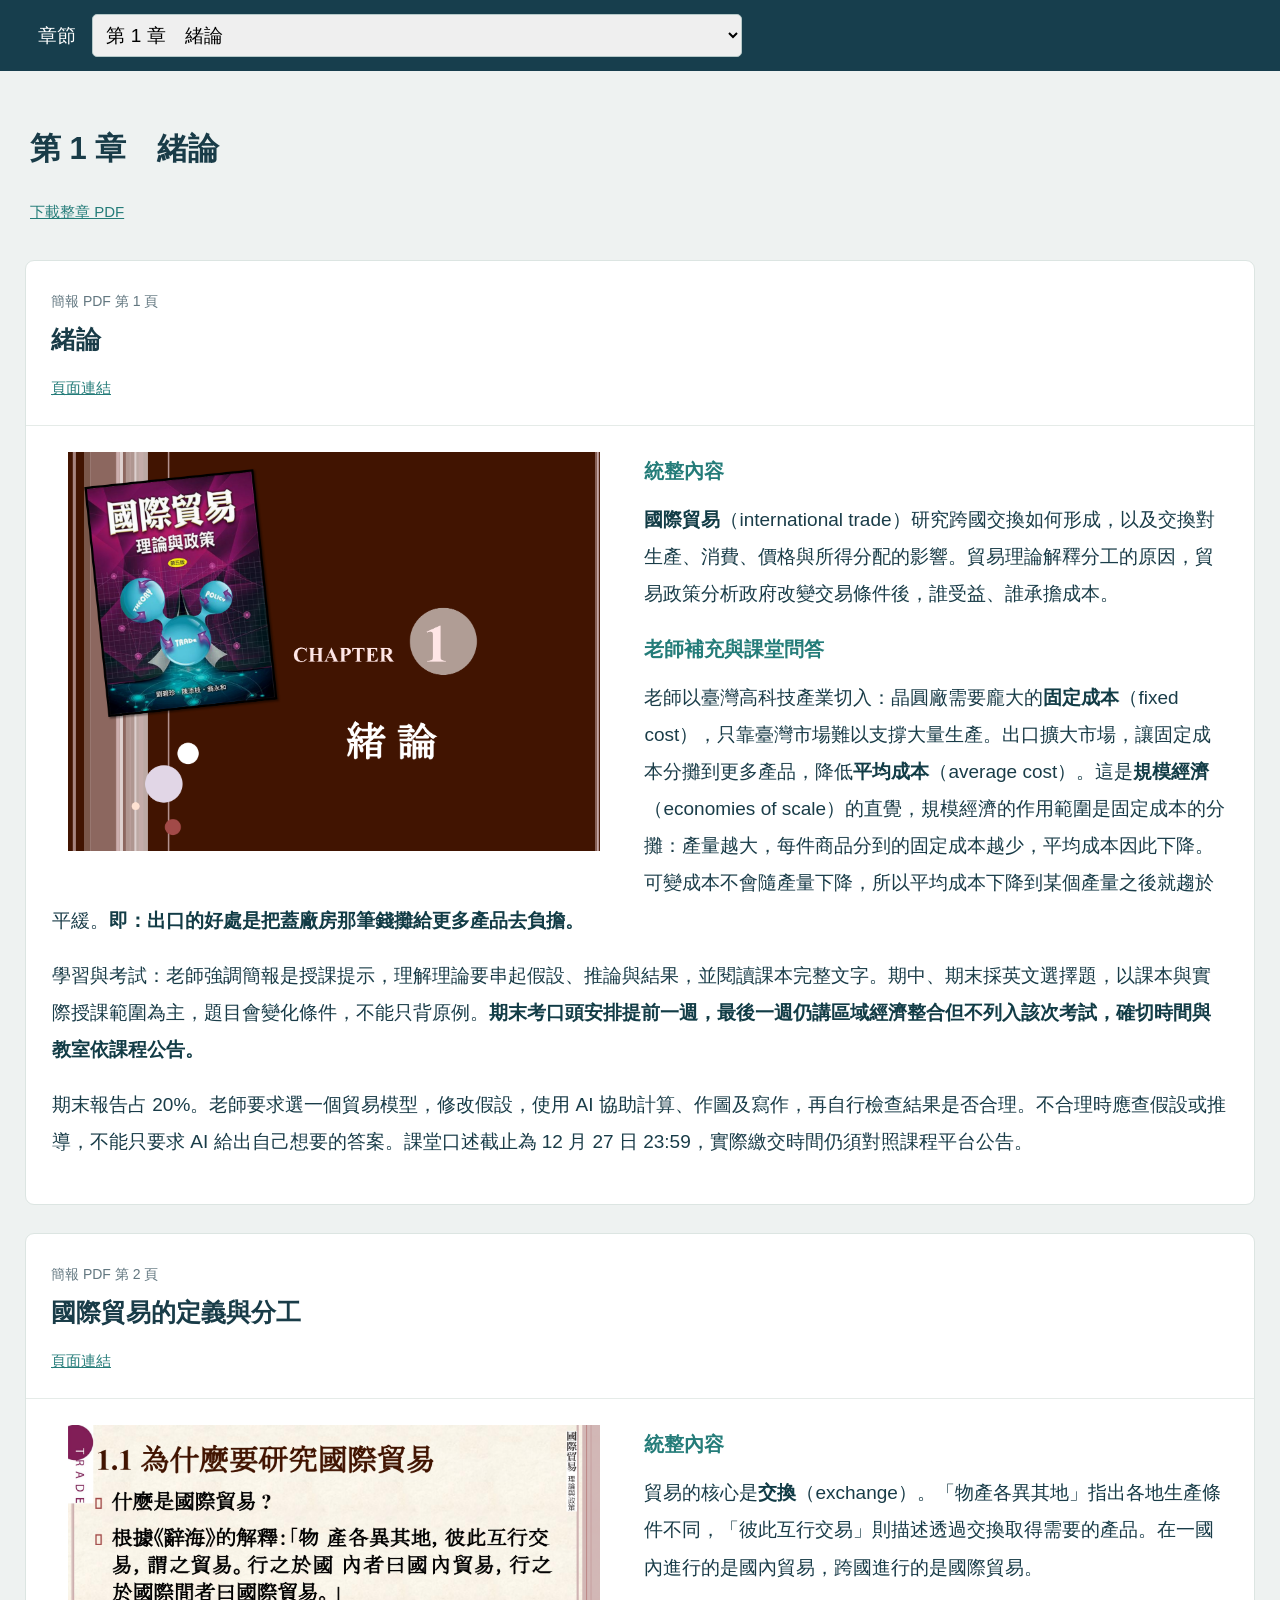
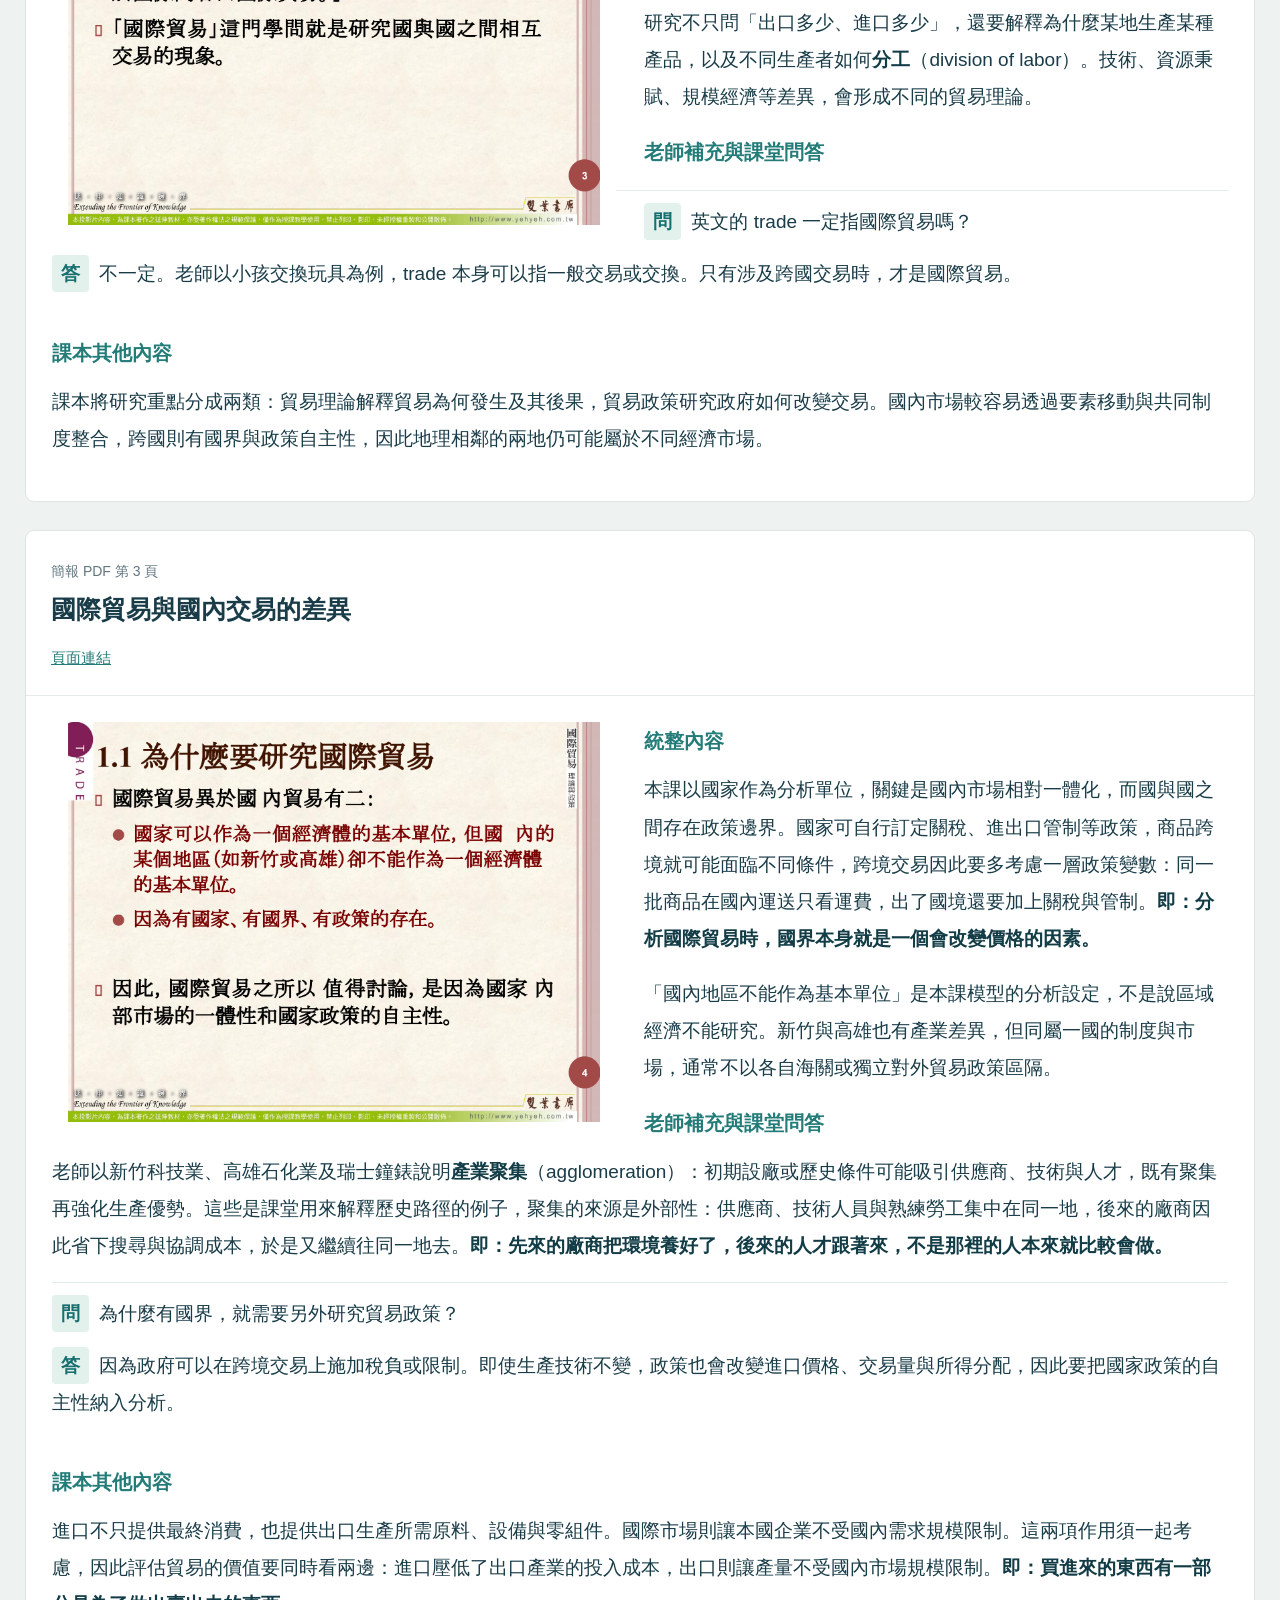
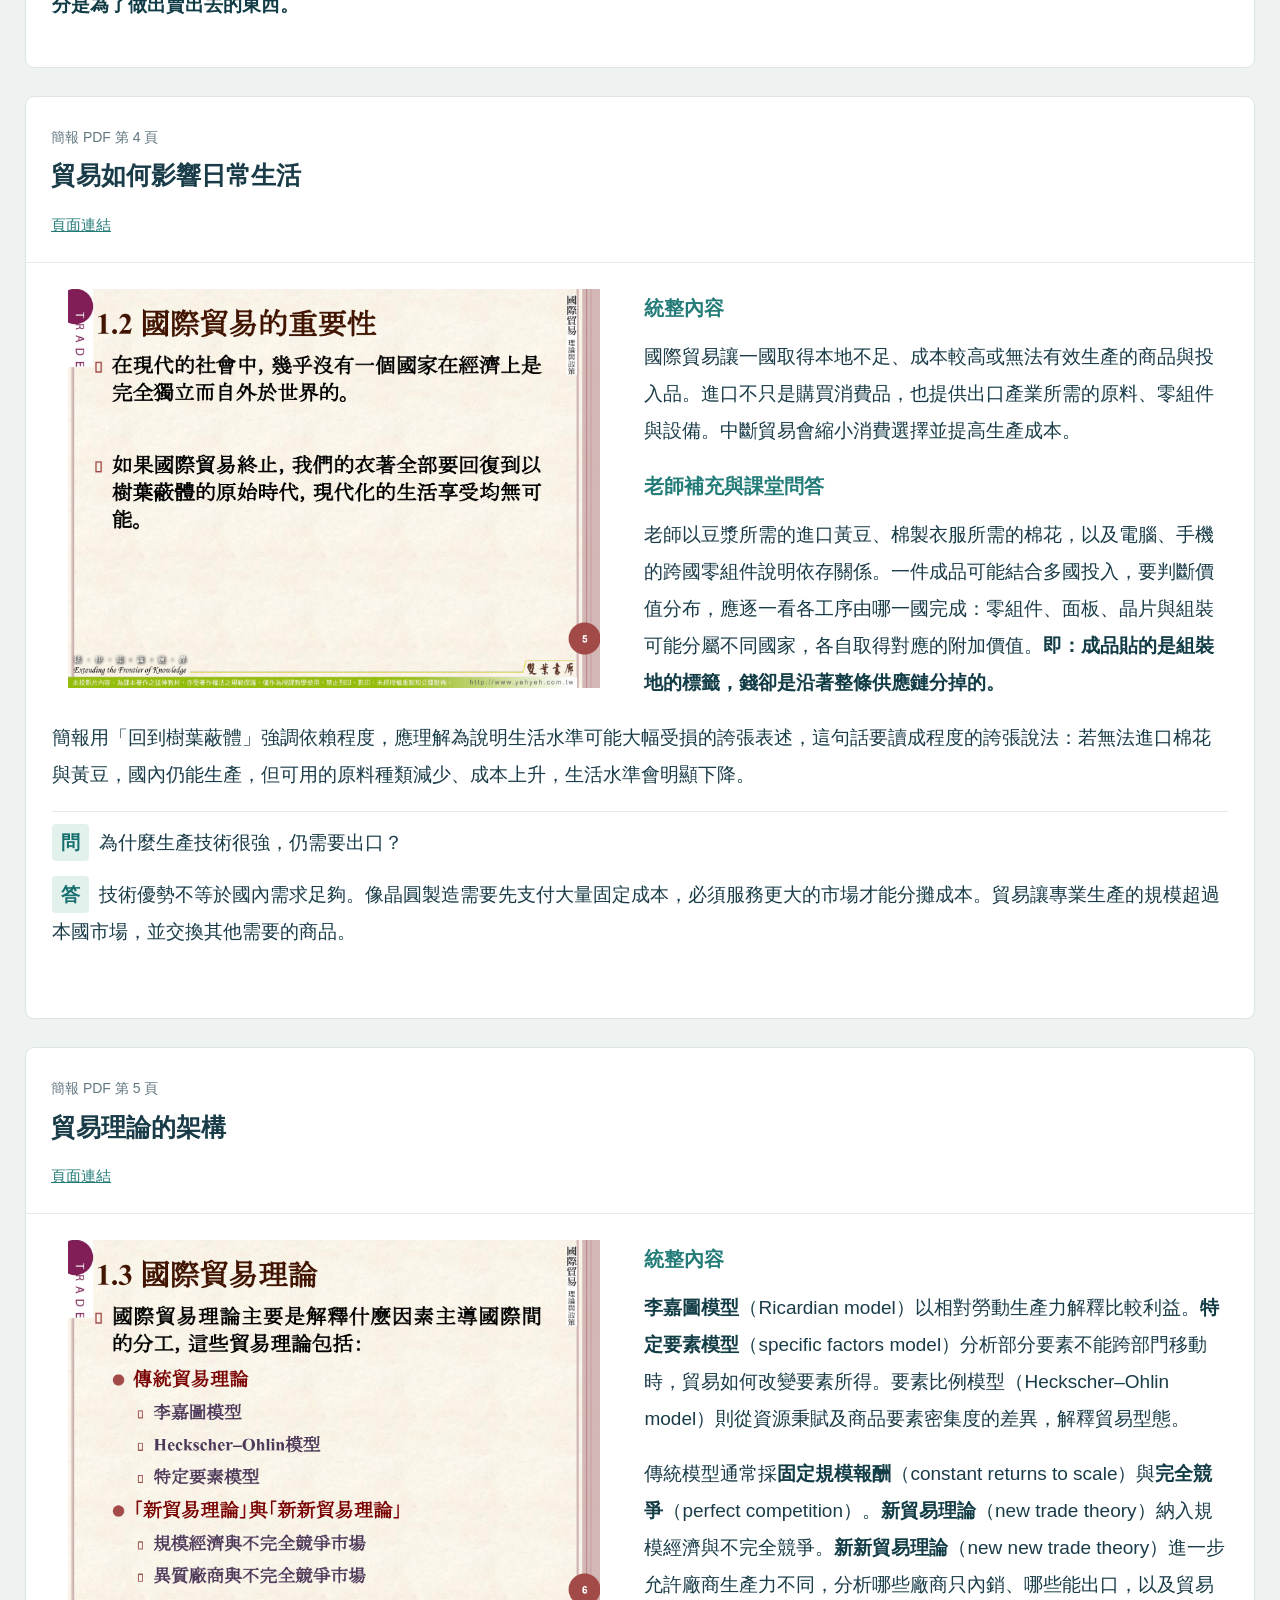
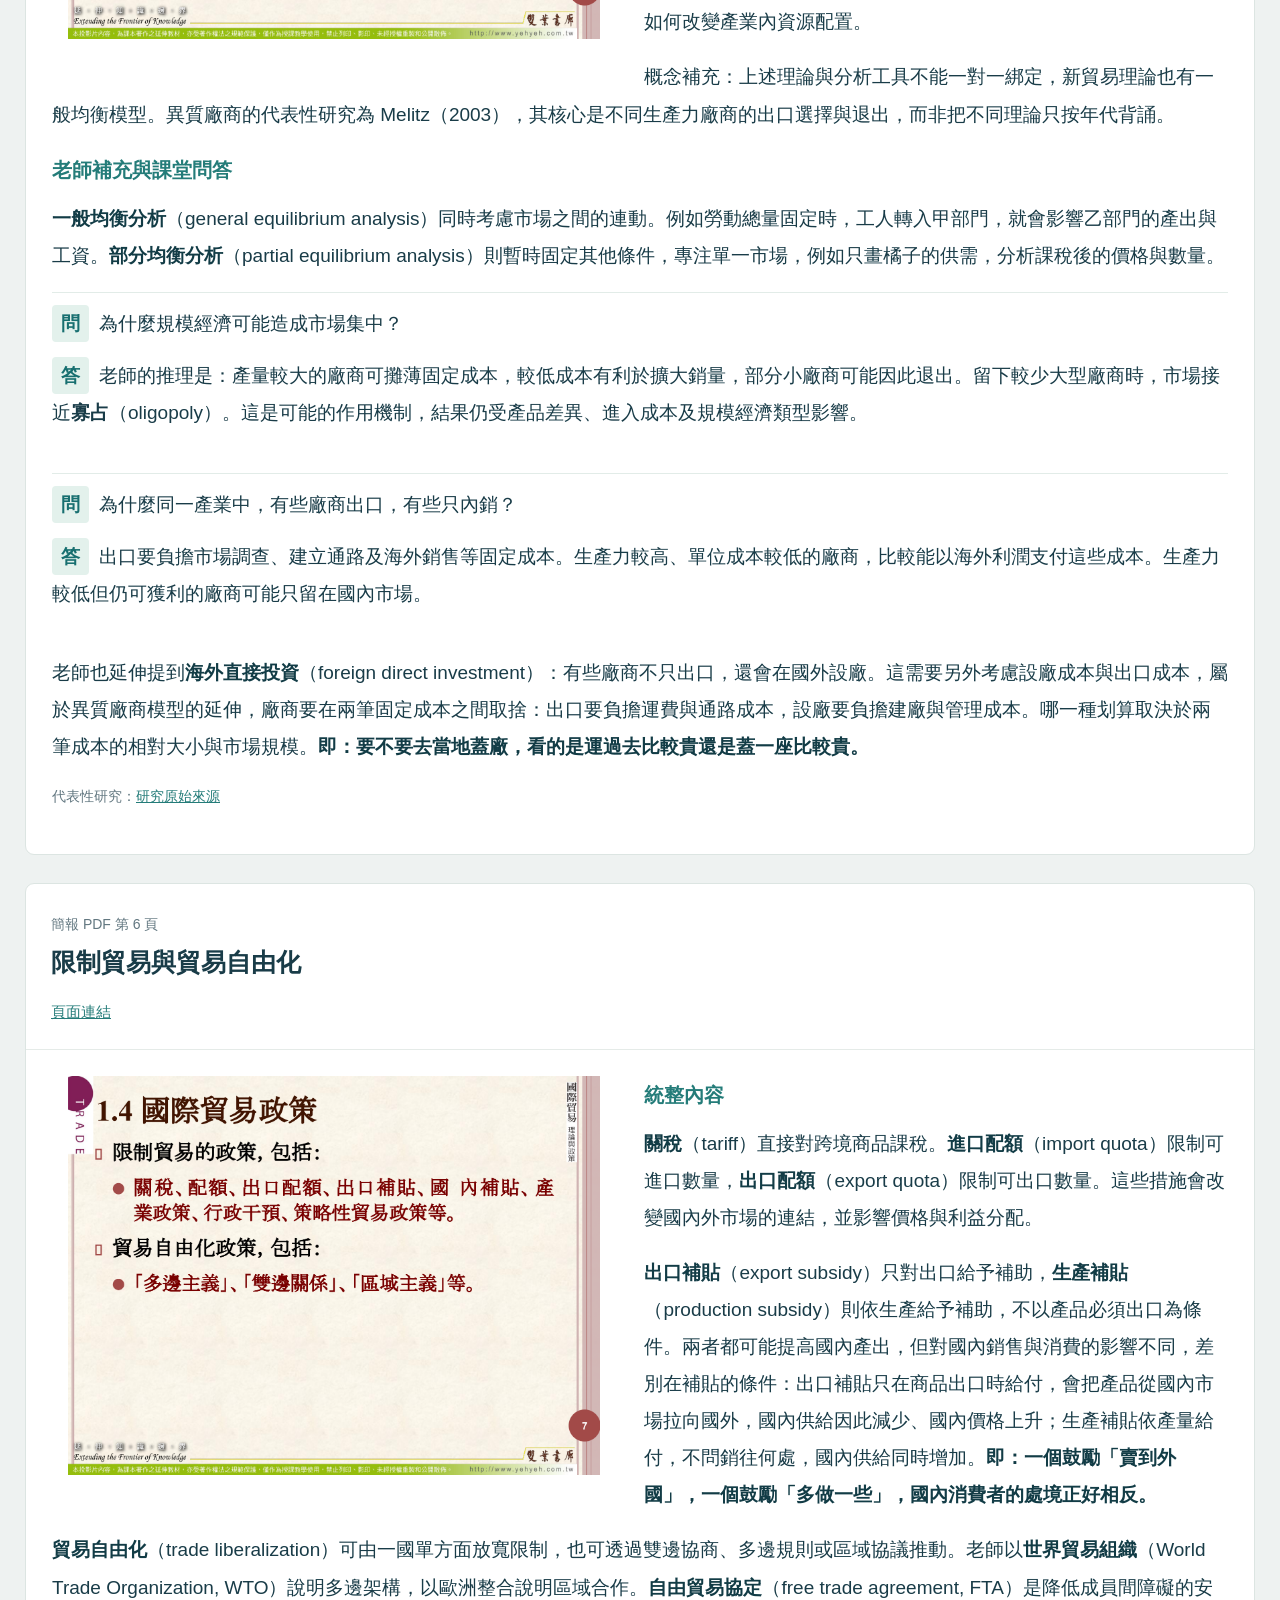
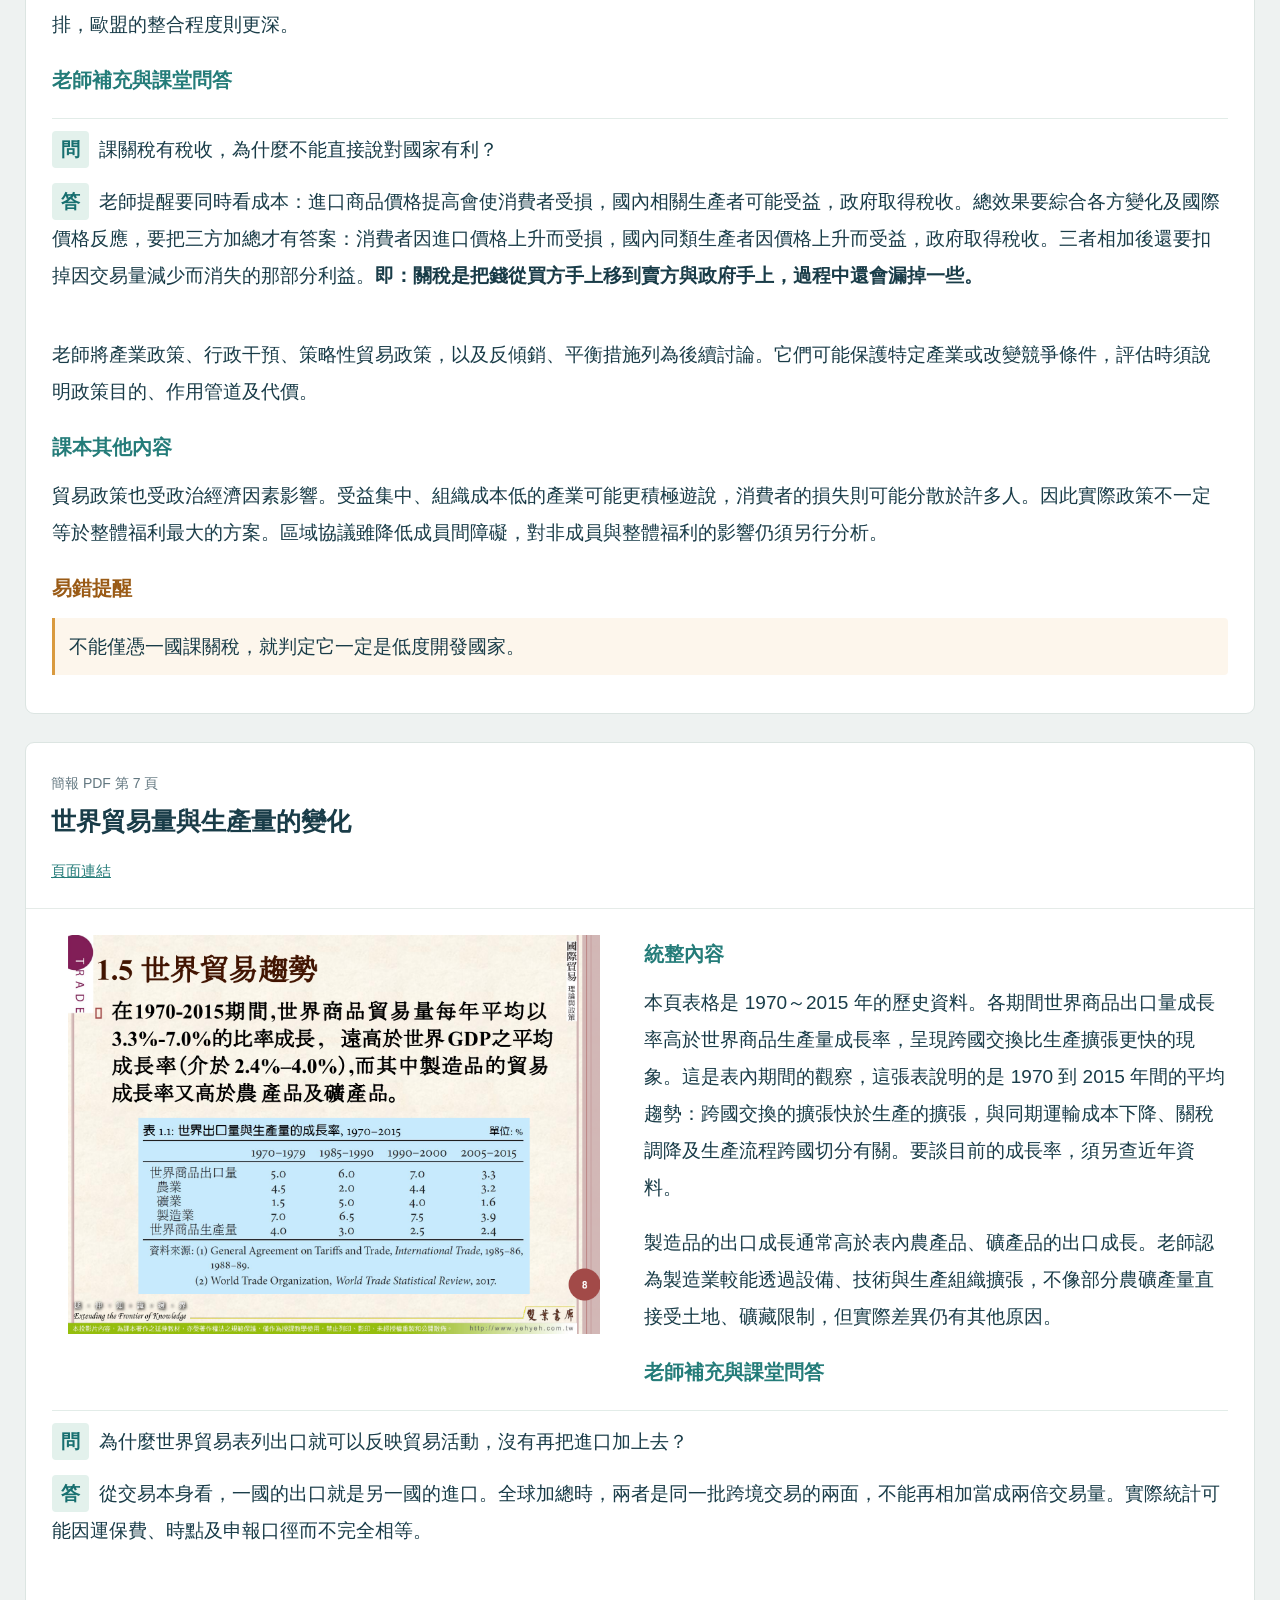
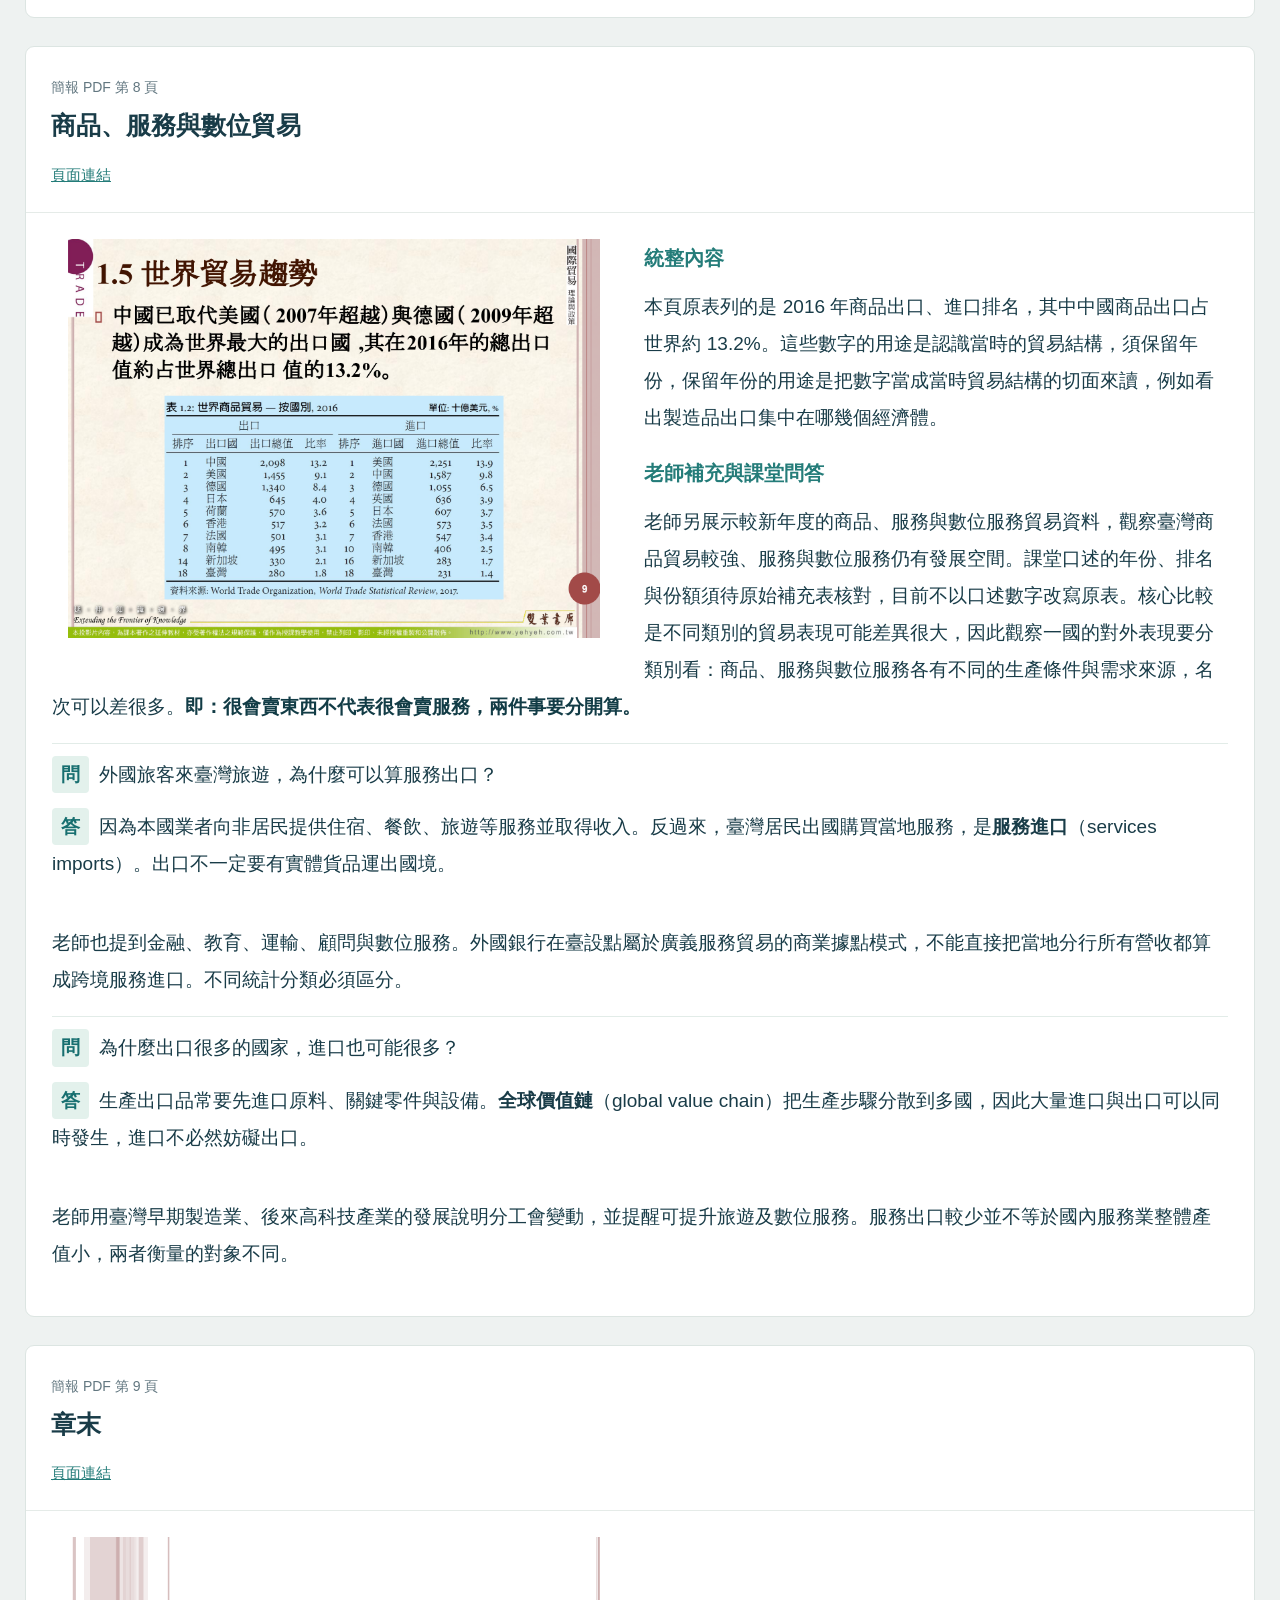
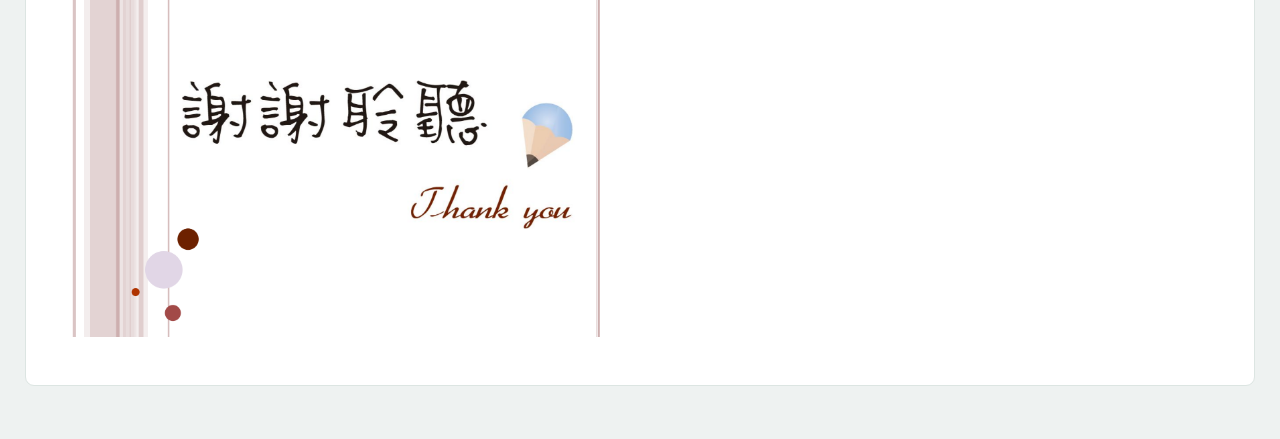
==== index.html @ 61878198 "新增期中考選擇題分頁，分式改為上下排列，重點句與術語加粗 - midterm.html：40 題英文原卷選擇題，中文題意／正解／解析預設隱藏，   按「公布答案」才一起顯示，可以先當模擬考自己作答一次" ====
<!doctype html><html lang="zh-Hant"><head><meta charset="utf-8"><meta name="viewport" content="width=device-width,initial-scale=1"><title>國際貿易｜課堂筆記</title><link rel="stylesheet" href="assets/katex/katex.min.css"><style>*{box-sizing:border-box}body{margin:0;background:#eef2f1;color:#193c48;font-family:"PingFang TC","Noto Sans TC",sans-serif;font-size:19px;line-height:1.95}nav{position:sticky;top:0;z-index:5;background:#173e4d;color:white;padding:14px 3%;display:flex;gap:16px;align-items:center;flex-wrap:wrap}select{font:inherit;width:650px;max-width:100%;padding:9px;border-radius:5px;border:1px solid #b5c8c8}main{max-width:1500px;margin:auto;padding:25px}.course[hidden]{display:none!important}.chapter-head{padding:10px 5px 30px}h1{font-size:31px;line-height:1.45}h2{font-size:25px;margin:3px 0 10px;line-height:1.5}h3{font-size:20px;color:#247c79;margin:18px 0 10px}article>h3:first-child{margin-top:0}p{margin:0 0 18px;overflow-wrap:anywhere}a{color:#247c79}.page{background:white;border:1px solid #dce5e2;border-radius:9px;margin-bottom:28px;scroll-margin-top:115px;overflow:hidden}.page>header{padding:20px 25px;border-bottom:1px solid #e5ebe8}.page>header>span,.source{font-size:14px;color:#627780}.download,.anchor{display:inline-block;margin-right:16px;font-size:15px}.flow{padding:26px;display:flow-root}.slide{float:left;width:48%;margin:0 28px 22px 0}figure{margin:0}img{display:block;width:100%;height:auto}.class-qa{margin:18px 0;padding:12px 0;border-top:1px solid #e2ece8}.class-qa p{margin:0 0 12px}.class-qa strong{display:inline-block;color:#176f70;background:#e3f1ec;padding:0 9px;border-radius:4px;margin-right:10px}.class-qa p strong:not(:first-child){display:inline;background:none;padding:0;margin:0;color:inherit}p strong{color:#123c46}.qa-answer{padding-top:3px}.diagram{clear:both;max-width:900px;margin:25px auto}.step{color:#28515e}h3.warn{color:#9a5b16}p.warn-item{background:#fdf6ec;border-left:3px solid #d99a3f;padding:10px 14px;margin:0 0 12px;border-radius:0 4px 4px 0}.math{overflow-x:auto;margin:18px 0 6px;padding:4px 0}.math .katex-display{margin:.5em 0}.katex{font-size:1.05em}.source{clear:both}@media(max-width:900px){main{padding:12px}.flow{padding:18px}.slide{float:none;width:100%;margin:0 0 24px}h1{font-size:25px}nav{position:static}select{width:100%}}@media print{nav,.download,.anchor{display:none}.course[hidden]{display:block!important}.page{break-after:page}}</style></head><body><nav><label for="chapter">章節</label><select id="chapter"><option value="1">第 1 章　緒論</option><option value="2">第 2 章　李嘉圖模型：古典貿易理論</option><option value="3">第 3 章　特定要素模型：貿易與所得重分配</option><option value="4">第 4 章　要素比例模型：資源秉賦與貿易</option><option value="5">第 5 章　經濟成長</option><option value="exercises">習題與參考解答</option><option value="midterm">期中考選擇題</option></select></nav><main class="course active" data-chapter="1" ><div class="chapter-head"><h1>第 1 章　緒論</h1><a class="download" href="pdf/chapter-01.pdf" download>下載整章 PDF</a></div><section class="page" id="ch1-p1"><header><span>簡報 PDF 第 1 頁</span><h2>緒論</h2><a class="anchor" href="#ch1-p1">頁面連結</a></header><div class="flow"><figure class="slide"><a href="assets/slides/ch1-01.png" target="_blank"><img src="assets/slides/ch1-01.png" loading="lazy" alt="第 1 章第 1 頁完整原始簡報"></a></figure><article><h3 class="sec">統整內容</h3><p class="prose"><strong>國際貿易</strong>（international trade）研究跨國交換如何形成，以及交換對生產、消費、價格與所得分配的影響。貿易理論解釋分工的原因，貿易政策分析政府改變交易條件後，誰受益、誰承擔成本。</p><h3 class="sec">老師補充與課堂問答</h3><p class="prose">老師以臺灣高科技產業切入：晶圓廠需要龐大的<strong>固定成本</strong>（fixed cost），只靠臺灣市場難以支撐大量生產。出口擴大市場，讓固定成本分攤到更多產品，降低<strong>平均成本</strong>（average cost）。這是<strong>規模經濟</strong>（economies of scale）的直覺，規模經濟的作用範圍是固定成本的分攤：產量越大，每件商品分到的固定成本越少，平均成本因此下降。可變成本不會隨產量下降，所以平均成本下降到某個產量之後就趨於平緩。<strong>即：出口的好處是把蓋廠房那筆錢攤給更多產品去負擔。</strong></p><p class="prose">學習與考試：老師強調簡報是授課提示，理解理論要串起假設、推論與結果，並閱讀課本完整文字。期中、期末採英文選擇題，以課本與實際授課範圍為主，題目會變化條件，不能只背原例。<strong>期末考口頭安排提前一週，最後一週仍講區域經濟整合但不列入該次考試，確切時間與教室依課程公告。</strong></p><p class="prose">期末報告占 20%。老師要求選一個貿易模型，修改假設，使用 AI 協助計算、作圖及寫作，再自行檢查結果是否合理。不合理時應查假設或推導，不能只要求 AI 給出自己想要的答案。課堂口述截止為 12 月 27 日 23:59，實際繳交時間仍須對照課程平台公告。</p></article></div></section><section class="page" id="ch1-p2"><header><span>簡報 PDF 第 2 頁</span><h2>國際貿易的定義與分工</h2><a class="anchor" href="#ch1-p2">頁面連結</a></header><div class="flow"><figure class="slide"><a href="assets/slides/ch1-02.png" target="_blank"><img src="assets/slides/ch1-02.png" loading="lazy" alt="第 1 章第 2 頁完整原始簡報"></a></figure><article><h3 class="sec">統整內容</h3><p class="prose">貿易的核心是<strong>交換</strong>（exchange）。「物產各異其地」指出各地生產條件不同，「彼此互行交易」則描述透過交換取得需要的產品。在一國內進行的是國內貿易，跨國進行的是國際貿易。</p><p class="prose">研究不只問「出口多少、進口多少」，還要解釋為什麼某地生產某種產品，以及不同生產者如何<strong>分工</strong>（division of labor）。技術、資源秉賦、規模經濟等差異，會形成不同的貿易理論。</p><h3 class="sec">老師補充與課堂問答</h3><div class="class-qa"><p class="qa-question"><strong>問</strong>英文的 trade 一定指國際貿易嗎？</p><p class="qa-answer"><strong>答</strong>不一定。老師以小孩交換玩具為例，trade 本身可以指一般交易或交換。只有涉及跨國交易時，才是國際貿易。</p></div><h3 class="sec">課本其他內容</h3><p class="prose">課本將研究重點分成兩類：貿易理論解釋貿易為何發生及其後果，貿易政策研究政府如何改變交易。國內市場較容易透過要素移動與共同制度整合，跨國則有國界與政策自主性，因此地理相鄰的兩地仍可能屬於不同經濟市場。</p></article></div></section><section class="page" id="ch1-p3"><header><span>簡報 PDF 第 3 頁</span><h2>國際貿易與國內交易的差異</h2><a class="anchor" href="#ch1-p3">頁面連結</a></header><div class="flow"><figure class="slide"><a href="assets/slides/ch1-03.png" target="_blank"><img src="assets/slides/ch1-03.png" loading="lazy" alt="第 1 章第 3 頁完整原始簡報"></a></figure><article><h3 class="sec">統整內容</h3><p class="prose">本課以國家作為分析單位，關鍵是國內市場相對一體化，而國與國之間存在政策邊界。國家可自行訂定關稅、進出口管制等政策，商品跨境就可能面臨不同條件，跨境交易因此要多考慮一層政策變數：同一批商品在國內運送只看運費，出了國境還要加上關稅與管制。<strong>即：分析國際貿易時，國界本身就是一個會改變價格的因素。</strong></p><p class="prose">「國內地區不能作為基本單位」是本課模型的分析設定，不是說區域經濟不能研究。新竹與高雄也有產業差異，但同屬一國的制度與市場，通常不以各自海關或獨立對外貿易政策區隔。</p><h3 class="sec">老師補充與課堂問答</h3><p class="prose">老師以新竹科技業、高雄石化業及瑞士鐘錶說明<strong>產業聚集</strong>（agglomeration）：初期設廠或歷史條件可能吸引供應商、技術與人才，既有聚集再強化生產優勢。這些是課堂用來解釋歷史路徑的例子，聚集的來源是外部性：供應商、技術人員與熟練勞工集中在同一地，後來的廠商因此省下搜尋與協調成本，於是又繼續往同一地去。<strong>即：先來的廠商把環境養好了，後來的人才跟著來，不是那裡的人本來就比較會做。</strong></p><div class="class-qa"><p class="qa-question"><strong>問</strong>為什麼有國界，就需要另外研究貿易政策？</p><p class="qa-answer"><strong>答</strong>因為政府可以在跨境交易上施加稅負或限制。即使生產技術不變，政策也會改變進口價格、交易量與所得分配，因此要把國家政策的自主性納入分析。</p></div><h3 class="sec">課本其他內容</h3><p class="prose">進口不只提供最終消費，也提供出口生產所需原料、設備與零組件。國際市場則讓本國企業不受國內需求規模限制。這兩項作用須一起考慮，因此評估貿易的價值要同時看兩邊：進口壓低了出口產業的投入成本，出口則讓產量不受國內市場規模限制。<strong>即：買進來的東西有一部分是為了做出賣出去的東西。</strong></p></article></div></section><section class="page" id="ch1-p4"><header><span>簡報 PDF 第 4 頁</span><h2>貿易如何影響日常生活</h2><a class="anchor" href="#ch1-p4">頁面連結</a></header><div class="flow"><figure class="slide"><a href="assets/slides/ch1-04.png" target="_blank"><img src="assets/slides/ch1-04.png" loading="lazy" alt="第 1 章第 4 頁完整原始簡報"></a></figure><article><h3 class="sec">統整內容</h3><p class="prose">國際貿易讓一國取得本地不足、成本較高或無法有效生產的商品與投入品。進口不只是購買消費品，也提供出口產業所需的原料、零組件與設備。中斷貿易會縮小消費選擇並提高生產成本。</p><h3 class="sec">老師補充與課堂問答</h3><p class="prose">老師以豆漿所需的進口黃豆、棉製衣服所需的棉花，以及電腦、手機的跨國零組件說明依存關係。一件成品可能結合多國投入，要判斷價值分布，應逐一看各工序由哪一國完成：零組件、面板、晶片與組裝可能分屬不同國家，各自取得對應的附加價值。<strong>即：成品貼的是組裝地的標籤，錢卻是沿著整條供應鏈分掉的。</strong></p><p class="prose">簡報用「回到樹葉蔽體」強調依賴程度，應理解為說明生活水準可能大幅受損的誇張表述，這句話要讀成程度的誇張說法：若無法進口棉花與黃豆，國內仍能生產，但可用的原料種類減少、成本上升，生活水準會明顯下降。</p><div class="class-qa"><p class="qa-question"><strong>問</strong>為什麼生產技術很強，仍需要出口？</p><p class="qa-answer"><strong>答</strong>技術優勢不等於國內需求足夠。像晶圓製造需要先支付大量固定成本，必須服務更大的市場才能分攤成本。貿易讓專業生產的規模超過本國市場，並交換其他需要的商品。</p></div></article></div></section><section class="page" id="ch1-p5"><header><span>簡報 PDF 第 5 頁</span><h2>貿易理論的架構</h2><a class="anchor" href="#ch1-p5">頁面連結</a></header><div class="flow"><figure class="slide"><a href="assets/slides/ch1-05.png" target="_blank"><img src="assets/slides/ch1-05.png" loading="lazy" alt="第 1 章第 5 頁完整原始簡報"></a></figure><article><h3 class="sec">統整內容</h3><p class="prose"><strong>李嘉圖模型</strong>（Ricardian model）以相對勞動生產力解釋比較利益。<strong>特定要素模型</strong>（specific factors model）分析部分要素不能跨部門移動時，貿易如何改變要素所得。要素比例模型（Heckscher–Ohlin model）則從資源秉賦及商品要素密集度的差異，解釋貿易型態。</p><p class="prose">傳統模型通常採<strong>固定規模報酬</strong>（constant returns to scale）與<strong>完全競爭</strong>（perfect competition）。<strong>新貿易理論</strong>（new trade theory）納入規模經濟與不完全競爭。<strong>新新貿易理論</strong>（new new trade theory）進一步允許廠商生產力不同，分析哪些廠商只內銷、哪些能出口，以及貿易如何改變產業內資源配置。</p><p class="prose">概念補充：上述理論與分析工具不能一對一綁定，新貿易理論也有一般均衡模型。異質廠商的代表性研究為 Melitz（2003），其核心是不同生產力廠商的出口選擇與退出，而非把不同理論只按年代背誦。</p><h3 class="sec">老師補充與課堂問答</h3><p class="prose"><strong>一般均衡分析</strong>（general equilibrium analysis）同時考慮市場之間的連動。例如勞動總量固定時，工人轉入甲部門，就會影響乙部門的產出與工資。<strong>部分均衡分析</strong>（partial equilibrium analysis）則暫時固定其他條件，專注單一市場，例如只畫橘子的供需，分析課稅後的價格與數量。</p><div class="class-qa"><p class="qa-question"><strong>問</strong>為什麼規模經濟可能造成市場集中？</p><p class="qa-answer"><strong>答</strong>老師的推理是：產量較大的廠商可攤薄固定成本，較低成本有利於擴大銷量，部分小廠商可能因此退出。留下較少大型廠商時，市場接近<strong>寡占</strong>（oligopoly）。這是可能的作用機制，結果仍受產品差異、進入成本及規模經濟類型影響。</p></div><div class="class-qa"><p class="qa-question"><strong>問</strong>為什麼同一產業中，有些廠商出口，有些只內銷？</p><p class="qa-answer"><strong>答</strong>出口要負擔市場調查、建立通路及海外銷售等固定成本。生產力較高、單位成本較低的廠商，比較能以海外利潤支付這些成本。生產力較低但仍可獲利的廠商可能只留在國內市場。</p></div><p class="prose">老師也延伸提到<strong>海外直接投資</strong>（foreign direct investment）：有些廠商不只出口，還會在國外設廠。這需要另外考慮設廠成本與出口成本，屬於異質廠商模型的延伸，廠商要在兩筆固定成本之間取捨：出口要負擔運費與通路成本，設廠要負擔建廠與管理成本。哪一種划算取決於兩筆成本的相對大小與市場規模。<strong>即：要不要去當地蓋廠，看的是運過去比較貴還是蓋一座比較貴。</strong></p><p class="source">代表性研究：<a href="https://melitz.scholars.harvard.edu/publications/impact-trade-intra-industry-reallocations-and-aggregate-industry-productivity" target="_blank" rel="noopener">研究原始來源</a></p></article></div></section><section class="page" id="ch1-p6"><header><span>簡報 PDF 第 6 頁</span><h2>限制貿易與貿易自由化</h2><a class="anchor" href="#ch1-p6">頁面連結</a></header><div class="flow"><figure class="slide"><a href="assets/slides/ch1-06.png" target="_blank"><img src="assets/slides/ch1-06.png" loading="lazy" alt="第 1 章第 6 頁完整原始簡報"></a></figure><article><h3 class="sec">統整內容</h3><p class="prose"><strong>關稅</strong>（tariff）直接對跨境商品課稅。<strong>進口配額</strong>（import quota）限制可進口數量，<strong>出口配額</strong>（export quota）限制可出口數量。這些措施會改變國內外市場的連結，並影響價格與利益分配。</p><p class="prose"><strong>出口補貼</strong>（export subsidy）只對出口給予補助，<strong>生產補貼</strong>（production subsidy）則依生產給予補助，不以產品必須出口為條件。兩者都可能提高國內產出，但對國內銷售與消費的影響不同，差別在補貼的條件：出口補貼只在商品出口時給付，會把產品從國內市場拉向國外，國內供給因此減少、國內價格上升；生產補貼依產量給付，不問銷往何處，國內供給同時增加。<strong>即：一個鼓勵「賣到外國」，一個鼓勵「多做一些」，國內消費者的處境正好相反。</strong></p><p class="prose"><strong>貿易自由化</strong>（trade liberalization）可由一國單方面放寬限制，也可透過雙邊協商、多邊規則或區域協議推動。老師以<strong>世界貿易組織</strong>（World Trade Organization, WTO）說明多邊架構，以歐洲整合說明區域合作。<strong>自由貿易協定</strong>（free trade agreement, FTA）是降低成員間障礙的安排，歐盟的整合程度則更深。</p><h3 class="sec">老師補充與課堂問答</h3><div class="class-qa"><p class="qa-question"><strong>問</strong>課關稅有稅收，為什麼不能直接說對國家有利？</p><p class="qa-answer"><strong>答</strong>老師提醒要同時看成本：進口商品價格提高會使消費者受損，國內相關生產者可能受益，政府取得稅收。總效果要綜合各方變化及國際價格反應，要把三方加總才有答案：消費者因進口價格上升而受損，國內同類生產者因價格上升而受益，政府取得稅收。三者相加後還要扣掉因交易量減少而消失的那部分利益。<strong>即：關稅是把錢從買方手上移到賣方與政府手上，過程中還會漏掉一些。</strong></p></div><p class="prose">老師將產業政策、行政干預、策略性貿易政策，以及反傾銷、平衡措施列為後續討論。它們可能保護特定產業或改變競爭條件，評估時須說明政策目的、作用管道及代價。</p><h3 class="sec">課本其他內容</h3><p class="prose">貿易政策也受政治經濟因素影響。受益集中、組織成本低的產業可能更積極遊說，消費者的損失則可能分散於許多人。因此實際政策不一定等於整體福利最大的方案。區域協議雖降低成員間障礙，對非成員與整體福利的影響仍須另行分析。</p><h3 class="warn">易錯提醒</h3><p class="warn-item">不能僅憑一國課關稅，就判定它一定是低度開發國家。</p></article></div></section><section class="page" id="ch1-p7"><header><span>簡報 PDF 第 7 頁</span><h2>世界貿易量與生產量的變化</h2><a class="anchor" href="#ch1-p7">頁面連結</a></header><div class="flow"><figure class="slide"><a href="assets/slides/ch1-07.png" target="_blank"><img src="assets/slides/ch1-07.png" loading="lazy" alt="第 1 章第 7 頁完整原始簡報"></a></figure><article><h3 class="sec">統整內容</h3><p class="prose">本頁表格是 1970～2015 年的歷史資料。各期間世界商品出口量成長率高於世界商品生產量成長率，呈現跨國交換比生產擴張更快的現象。這是表內期間的觀察，這張表說明的是 1970 到 2015 年間的平均趨勢：跨國交換的擴張快於生產的擴張，與同期運輸成本下降、關稅調降及生產流程跨國切分有關。要談目前的成長率，須另查近年資料。</p><p class="prose">製造品的出口成長通常高於表內農產品、礦產品的出口成長。老師認為製造業較能透過設備、技術與生產組織擴張，不像部分農礦產量直接受土地、礦藏限制，但實際差異仍有其他原因。</p><h3 class="sec">老師補充與課堂問答</h3><div class="class-qa"><p class="qa-question"><strong>問</strong>為什麼世界貿易表列出口就可以反映貿易活動，沒有再把進口加上去？</p><p class="qa-answer"><strong>答</strong>從交易本身看，一國的出口就是另一國的進口。全球加總時，兩者是同一批跨境交易的兩面，不能再相加當成兩倍交易量。實際統計可能因運保費、時點及申報口徑而不完全相等。</p></div></article></div></section><section class="page" id="ch1-p8"><header><span>簡報 PDF 第 8 頁</span><h2>商品、服務與數位貿易</h2><a class="anchor" href="#ch1-p8">頁面連結</a></header><div class="flow"><figure class="slide"><a href="assets/slides/ch1-08.png" target="_blank"><img src="assets/slides/ch1-08.png" loading="lazy" alt="第 1 章第 8 頁完整原始簡報"></a></figure><article><h3 class="sec">統整內容</h3><p class="prose">本頁原表列的是 2016 年商品出口、進口排名，其中中國商品出口占世界約 13.2%。這些數字的用途是認識當時的貿易結構，須保留年份，保留年份的用途是把數字當成當時貿易結構的切面來讀，例如看出製造品出口集中在哪幾個經濟體。</p><h3 class="sec">老師補充與課堂問答</h3><p class="prose">老師另展示較新年度的商品、服務與數位服務貿易資料，觀察臺灣商品貿易較強、服務與數位服務仍有發展空間。課堂口述的年份、排名與份額須待原始補充表核對，目前不以口述數字改寫原表。核心比較是不同類別的貿易表現可能差異很大，因此觀察一國的對外表現要分類別看：商品、服務與數位服務各有不同的生產條件與需求來源，名次可以差很多。<strong>即：很會賣東西不代表很會賣服務，兩件事要分開算。</strong></p><div class="class-qa"><p class="qa-question"><strong>問</strong>外國旅客來臺灣旅遊，為什麼可以算服務出口？</p><p class="qa-answer"><strong>答</strong>因為本國業者向非居民提供住宿、餐飲、旅遊等服務並取得收入。反過來，臺灣居民出國購買當地服務，是<strong>服務進口</strong>（services imports）。出口不一定要有實體貨品運出國境。</p></div><p class="prose">老師也提到金融、教育、運輸、顧問與數位服務。外國銀行在臺設點屬於廣義服務貿易的商業據點模式，不能直接把當地分行所有營收都算成跨境服務進口。不同統計分類必須區分。</p><div class="class-qa"><p class="qa-question"><strong>問</strong>為什麼出口很多的國家，進口也可能很多？</p><p class="qa-answer"><strong>答</strong>生產出口品常要先進口原料、關鍵零件與設備。<strong>全球價值鏈</strong>（global value chain）把生產步驟分散到多國，因此大量進口與出口可以同時發生，進口不必然妨礙出口。</p></div><p class="prose">老師用臺灣早期製造業、後來高科技產業的發展說明分工會變動，並提醒可提升旅遊及數位服務。服務出口較少並不等於國內服務業整體產值小，兩者衡量的對象不同。</p></article></div></section><section class="page" id="ch1-p9"><header><span>簡報 PDF 第 9 頁</span><h2>章末</h2><a class="anchor" href="#ch1-p9">頁面連結</a></header><div class="flow"><figure class="slide"><a href="assets/slides/ch1-09.png" target="_blank"><img src="assets/slides/ch1-09.png" loading="lazy" alt="第 1 章第 9 頁完整原始簡報"></a></figure><article></article></div></section></main><main class="course " data-chapter="2" hidden><div class="chapter-head"><h1>第 2 章　李嘉圖模型：古典貿易理論</h1><a class="download" href="pdf/chapter-02.pdf" download>下載整章 PDF</a></div><section class="page" id="ch2-p1"><header><span>簡報 PDF 第 1 頁</span><h2>李嘉圖模型的核心問題</h2><a class="anchor" href="#ch2-p1">頁面連結</a></header><div class="flow"><figure class="slide"><a href="assets/slides/ch2-01.png" target="_blank"><img src="assets/slides/ch2-01.png" loading="lazy" alt="第 2 章第 1 頁完整原始簡報"></a></figure><article><h3 class="sec">統整內容</h3><p class="prose"><strong>李嘉圖模型</strong>（Ricardian model）問的是：生產技術不同的國家，為何即使一國所有產品的生產力都比較低，仍可透過分工與貿易互利？關鍵在<strong>比較利益</strong>（comparative advantage），即相對較低的機會成本，而非每項產品都必須比別國更有效率。</p><p class="prose">本章依序從重商主義、絕對利益進入比較利益，再用生產可能線、消費選擇與工資調整，解釋貿易型態及利得。模型簡稱「2×2×1」：兩國、兩種商品、一種生產要素。</p><h3 class="sec">老師補充與課堂問答</h3><p class="prose">老師提醒各模型切入角度不同：李嘉圖重視勞動生產力，要素比例模型重視資源秉賦，新貿易理論則納入規模經濟。</p><p class="prose">老師先把這學期要講的模型數清楚：李嘉圖模型、要素比例（H–O）模型、特定要素模型，加上新貿易理論裡的兩個模型，一共五個。他提醒這五個模型是國家考試考貿易理論時的主要範圍，幾乎不會跑出去。</p><p class="prose">老師以中國大陸說明新貿易理論的切入點。規模經濟的來源是固定成本：生產前要先投入一筆與產量無關的成本，產量越大，每件分攤到的固定成本越少，平均成本就越低。國內市場夠大的國家可以先把產量做上去，於是在這類商品上取得成本優勢並出口。他舉電動車與鋼鐵為例，兩者都需要大量固定設備投入。</p><p class="prose">老師用中鋼延伸說明這個機制的另一面。中鋼源自蔣經國時期十大建設中的大煉鋼廠，造船廠則成為今日的中船。鋼鐵有規模經濟，所以當中國大陸的鋼鐵以極大產量銷往世界各地、壓低國際鋼價時，中鋼的獲利受到擠壓。他並以股價反映公司前景的觀念作對照，說明股價買的是未來而不只是當期報酬率。課堂口述的股價與獲利數字是當時的例子，不作為現況資料。</p><h3 class="warn">易錯提醒</h3><p class="warn-item">不能拿一個模型去解釋它已假設排除的所有現象。</p></article></div></section><section class="page" id="ch2-p2"><header><span>簡報 PDF 第 2 頁</span><h2>貿易理論要回答的六個問題</h2><a class="anchor" href="#ch2-p2">頁面連結</a></header><div class="flow"><figure class="slide"><a href="assets/slides/ch2-02.png" target="_blank"><img src="assets/slides/ch2-02.png" loading="lazy" alt="第 2 章第 2 頁完整原始簡報"></a></figure><article><h3 class="sec">統整內容</h3><p class="prose">六個問題依序是：為什麼發生貿易、出口與進口什麼、如何改變生產消費及價格、是否取得貿易利得、誰的所得增加或減少，以及貿易與經濟成長如何互相影響。</p><h3 class="sec">老師補充與課堂問答</h3><p class="prose">「貿易型態」（pattern of trade）指一國出口與進口哪些商品。「貿易利得」（gains from trade）是福利變化，不是單看出口廠商的利潤，也不是只看貿易順差。各模型對六個問題的解釋能力不同，例如單一同質勞動模型難以分析不同要素間的所得重分配。</p><p class="prose">老師強調這六個問題是用來檢查模型的清單：每一個貿易理論都要回答同一組問題，差別只在它給的答案。第一個問題「貿易為什麼發生」的答案，李嘉圖模型說是勞動生產力差異，H–O 模型說是資源秉賦差異，特定要素模型說是特定要素存量，新貿易理論說是規模經濟。</p></article></div></section><section class="page" id="ch2-p3"><header><span>簡報 PDF 第 3 頁</span><h2>重商主義與古典學派的挑戰</h2><a class="anchor" href="#ch2-p3">頁面連結</a></header><div class="flow"><figure class="slide"><a href="assets/slides/ch2-03.png" target="_blank"><img src="assets/slides/ch2-03.png" loading="lazy" alt="第 2 章第 3 頁完整原始簡報"></a></figure><article><h3 class="sec">統整內容</h3><p class="prose"><strong>重商主義</strong>（mercantilism）把貴金屬累積視為國家富裕的表徵，認為世界財富有限。若一國透過出口大於進口取得黃金，另一國便流失黃金，因此把貿易看成<strong>零和遊戲</strong>（zero-sum game），傾向鼓勵出口、限制進口。</p><p class="prose">休姆的物價與金流機制（price–specie-flow mechanism）指出：金屬貨幣制度下，順差帶來黃金流入，貨幣增加推升國內物價，出口相對變貴，進口相對有吸引力，原有順差便有縮小的力量。逆差國的調整方向相反，因此不能只看到黃金流入，就認為順差能永久累積。</p><p class="prose">亞當斯密將注意力轉向生產與可享用的產品。分工若提高既定資源能生產的總量，兩國就有可分享的新增利益。老師以<strong>國內生產毛額</strong>（gross domestic product, GDP）說明生產能力，但 GDP 是一段期間的產出流量，兩者的差別在時間：GDP 是一段期間內新生產出來的流量，財富是累積到今天的存量。亞當斯密的轉向正是把注意力從存量（累積多少黃金）移到流量（每年能生產多少可享用的產品）。<strong>即：重商主義在數金庫，古典學派在數產線。</strong></p><h3 class="sec">老師補充與課堂問答</h3><p class="prose">老師用「央行把黃金換成本國貨幣」幫助理解貨幣供給的增加。這是講解金流與物價連動的類比，並非主張現代浮動匯率制度下，每次順差都會自動造成固定幅度的通膨或必然反轉為逆差。</p><p class="prose">老師先把重商主義的年代與持續時間交代清楚：大約起自 1500 年前後，這套看法流傳了約 250 年，期間幾乎沒有人懷疑，他以「一加一等於二流傳兩百五十年你就不會懷疑」形容當時的共識程度。</p><p class="prose">老師說明零和的推論怎麼來。世界的黃金白銀總量視為固定，兩國交易時彼此不收對方的貨幣，差額只能用黃金結算，所以順差國的黃金增加必然來自逆差國的減少，貿易因此被看成零和。對應的政策就是鼓勵出口、抑制進口：以關稅限制進口，以出口補貼促進出口。</p><p class="prose">老師把休姆的推論逐步講完，重點在重商主義漏掉的後半段。順差帶來黃金流入後，黃金本身不能直接買饅頭，民間必須把黃金換成本國貨幣，央行印鈔票買下黃金，貨幣供給因此增加；其他條件不變下工資與物價上漲，出口品變貴、競爭力下降，順差轉為逆差，黃金外流，貨幣供給減少，物價回跌，競爭力又恢復。所以順差與逆差會循環，不會永久累積。<strong>即：重商主義只看到黃金流進來那一步就停了，休姆把後面幾步接著算完。</strong></p><div class="class-qa"><p class="qa-question"><strong>問</strong>亞當斯密說的「財富」和重商主義說的有什麼不同？</p><p class="qa-answer"><strong>答</strong>重商主義把財富看成一國擁有的貴金屬存量，亞當斯密把財富看成一國的生產能量，用現在的術語就是 GDP。生產能量提高，人民能享用的產品變多，生活水準才會上升。而提高生產能量的途徑之一就是各國依比較利益專業分工再交換，所以貿易是雙贏而不是零和。<strong>即：財富不是金庫裡有多少，是一年能做出多少東西。</strong></p></div></article></div></section><section class="page" id="ch2-p4"><header><span>簡報 PDF 第 4 頁</span><h2>絕對利益：比較每單位所需勞動</h2><a class="anchor" href="#ch2-p4">頁面連結</a></header><div class="flow"><figure class="slide"><a href="assets/slides/ch2-04.png" target="_blank"><img src="assets/slides/ch2-04.png" loading="lazy" alt="第 2 章第 4 頁完整原始簡報"></a></figure><article><h3 class="sec">統整內容</h3><p class="prose">絕對<strong>利益</strong>（absolute advantage）比較生產同一商品所需的投入。投入較少，代表每單位投入的產量較高。本例衣服在臺灣需 10 人、美國需 20 人，臺灣有絕對利益。機器在臺灣需 200 人、美國需 100 人，美國有絕對利益。</p><h3 class="sec">老師補充與課堂問答</h3><p class="prose">老師當場更正：同一國內、兩部門之間的勞工視為同質，可以轉換部門。兩國的生產效率可以不同，並不是假設兩國生產同一商品所需勞動完全相同。</p><div class="class-qa"><p class="qa-question"><strong>問</strong>表中的人數越大，代表生產力越高嗎？</p><p class="qa-answer"><strong>答</strong>不是。表中是生產一單位商品需要多少勞動，數字越大，效率反而越低。每單位勞動的產量等於該係數的倒數，例如需要 10 人生產一件，則每人對應 1/10 件。</p></div><p class="prose">老師當場更正了一句口誤，更正後的假設是：同一國之內的工人同質，臺灣的工人不論做衣服或做機器都是同一批、素質相同，美國也是；但臺灣的工人與美國的工人不同質，兩國的生產效率本來就可以不一樣。所以表中臺灣做衣服用的人比較少、美國做機器用的人比較少，是兩國各自的效率差異。</p><p class="prose">老師說明這張表為什麼方向清楚：絕對利益只要直接比同一商品所需的人數，臺灣 10 人對美國 20 人、臺灣 200 人對美國 100 人，大於小於一眼可見。他預告下一個概念要比的是機會成本，方向會反過來。</p></article></div></section><section class="page" id="ch2-p5"><header><span>簡報 PDF 第 5 頁</span><h2>絕對利益下的分工計算</h2><a class="anchor" href="#ch2-p5">頁面連結</a></header><div class="flow"><figure class="slide"><a href="assets/slides/ch2-05.png" target="_blank"><img src="assets/slides/ch2-05.png" loading="lazy" alt="第 2 章第 5 頁完整原始簡報"></a></figure><article><h3 class="sec">統整內容</h3><p class="prose">維持兩國勞動總量不變，將工人移往各自有效率的產業，就能增加世界產出。以下用原表的人數核算。</p><p class="step">① 臺灣少做 1 臺機器，釋出 200 人，改做衣服可增加 200÷10＝20 件。</p><p class="step">② 美國少做 10 件衣服，釋出 10×20＝200 人，改做機器可增加 200÷100＝2 臺。</p><p class="step">③ 世界衣服淨增加 20−10＝10 件，機器淨增加 2−1＝1 臺。兩國沒有額外增加勞動，新增產出來自資源配置改善。</p><h3 class="sec">老師補充與課堂問答</h3><div class="class-qa"><p class="qa-question"><strong>問</strong>新增的 10 件衣服與 1 臺機器，應該全部由某一國取得嗎？</p><p class="qa-answer"><strong>答</strong>老師強調合作要有雙方都能接受的利益分配，不能只看總產出增加便認定每國一定得利。最終透過交換比率決定利益如何分配，雙方均較不合作時有利，才有自願持續交易的誘因。</p></div><p class="prose">老師特別點出這段計算的關鍵在於「工作量沒有增加」：臺灣的工人只是從機器部門走到衣服部門，美國的工人只是從衣服部門走到機器部門，兩國投入的勞動總量完全沒變，多出來的 10 件衣服與 1 臺機器純粹來自分工。</p><p class="prose">老師強調新增的利益必須分配。若新增的全由美國拿走，臺灣沒有理由合作；全由臺灣拿走，美國也不會合作。實際上由誰拿多少要透過協商決定，但只要雙方都分到一些，合作就能持續。<strong>即：合作生出來的那一塊要兩邊都分到，這門生意才做得下去。</strong></p></article></div></section><section class="page" id="ch2-p6"><header><span>簡報 PDF 第 6 頁</span><h2>絕對利益的結論與不足</h2><a class="anchor" href="#ch2-p6">頁面連結</a></header><div class="flow"><figure class="slide"><a href="assets/slides/ch2-06.png" target="_blank"><img src="assets/slides/ch2-06.png" loading="lazy" alt="第 2 章第 6 頁完整原始簡報"></a></figure><article><h3 class="sec">統整內容</h3><p class="prose">依絕對利益分工，本例臺灣擴張衣服、美國擴張機器，再交換彼此需要的產品。世界總產出增加，所以貿易可以是<strong>正和遊戲</strong>（positive-sum game），不必是一國得利、另一國等額受損。</p><h3 class="sec">老師補充與課堂問答</h3><p class="prose">老師用臺灣進口汽車、出口電子產品說明分工直覺，再提出歷史上的低生產力經濟體也能出口的現象：若一國兩種商品都需要較多勞動，單靠「各有一項絕對優勢」的說法，就不足以解釋貿易。這是引入比較利益的原因。</p><p class="prose">老師用兩個現象說明絕對利益能解釋什麼：臺灣每年從歐洲進口汽車，是因為臺灣生產汽車的技術不如歐美；臺灣大量出口電子產品到東南亞，是因為臺灣在電子產品上相對有絕對利益。</p><p class="prose">接著是絕對利益解釋不了的現象：1970 年代臺灣的生產條件樣樣不如美國，卻與美國有緊密的貿易，而且長期順差。依絕對利益的說法，樣樣不如別人的國家沒有分工與貿易的空間，這與事實不符，所以必須換一個判準。<strong>即：樣樣輸人還是做成了生意，表示判斷標準選錯了。</strong></p></article></div></section><section class="page" id="ch2-p7"><header><span>簡報 PDF 第 7 頁</span><h2>比較利益：看放棄了多少其他產品</h2><a class="anchor" href="#ch2-p7">頁面連結</a></header><div class="flow"><figure class="slide"><a href="assets/slides/ch2-07.png" target="_blank"><img src="assets/slides/ch2-07.png" loading="lazy" alt="第 2 章第 7 頁完整原始簡報"></a></figure><article><h3 class="sec">統整內容</h3><p class="prose">比較利益以<strong>機會成本</strong>（opportunity cost）判斷。某國多生產一單位 X，必須放棄多少 Y？在兩國間比較這個數值，機會成本較低者對 X 有比較利益。各國的相對生產力不同，即使某國兩項絕對效率都落後，也可能對其中一項具有比較利益。</p><h3 class="sec">老師補充與課堂問答</h3><p class="prose">老師以企業家與家務工作說明：企業家即使打掃也很快，但他花時間打掃，可能放棄價值更高的工作。雇人協助家務可讓雙方專注機會成本較低的活動。判斷依據不是誰比較有能力，而是做這件事放棄的最佳替代用途。</p><p class="prose">老師補上出處：李嘉圖於 1817 年出版《政治經濟學及賦稅原理》，在書中主張國與國之間的貿易基礎不是絕對利益而是比較利益。</p><p class="prose">老師把比較利益連到日常用語：「我做這件事沒有比較利益」是正確的用法，指的是我雖然樣樣不如你，但某些事我更不如你，那些就是我沒有比較利益的事；相對沒那麼吃力的那些，才是我有比較利益的地方。他並以「天生我材必有用」總結，兩個國家或兩個人之間一定各有相對擅長的項目。</p><p class="prose">老師以郭台銘家中聘幫傭說明機會成本。他即使打掃也做得好，但他打掃的機會成本太高，把同樣的時間用在經營事業價值更大，所以找人代勞，雙方都划算。<strong>即：請人做不是因為自己做不來，是因為自己的時間可以換到更值錢的東西。</strong></p><h3 class="sec">課本其他內容</h3><p class="prose">課本以咖啡說明「會生產」不等於「應自行生產」：土地若有價值更高的替代用途，種植咖啡的機會成本仍可能太高。咖啡生豆種植與烘焙、品牌等階段也有不同的技術與資源需求，因此生產地與高單價加工品來源不必相同。</p></article></div></section><section class="page" id="ch2-p8"><header><span>簡報 PDF 第 8 頁</span><h2>比較利益的機會成本計算</h2><a class="anchor" href="#ch2-p8">頁面連結</a></header><div class="flow"><figure class="slide"><a href="assets/slides/ch2-08.png" target="_blank"><img src="assets/slides/ch2-08.png" loading="lazy" alt="第 2 章第 8 頁完整原始簡報"></a></figure><article><h3 class="sec">統整內容</h3><p class="prose">本例改成臺灣每件衣服需 25 人、每臺機器需 200 人，美國分別需 20 人與 100 人。美國兩項都有絕對利益，但比較利益必須在各國內先算機會成本，再跨國比較。</p><p class="step">① 臺灣做 1 件衣服的機會成本＝25÷200＝1/8 臺機器。美國＝20÷100＝1/5 臺機器。因為 1/8＜1/5，臺灣對衣服有比較利益。</p><p class="step">② 臺灣做 1 臺機器的機會成本＝200÷25＝8 件衣服。美國＝100÷20＝5 件衣服。因為 5＜8，美國對機器有比較利益。</p><h3 class="sec">老師補充與課堂問答</h3><div class="class-qa"><p class="qa-question"><strong>問</strong>為什麼衣服的機會成本是 25÷200，而不是 200÷25？</p><p class="qa-answer"><strong>答</strong>要先問「多做 1 件衣服，需要抽走幾個人」。需抽走 25 人，而每臺機器需 200 人，所以放棄的是 25/200 臺機器。若算 200/25，得到的是一臺機器的機會成本，單位變成衣服，回答了不同問題。</p></div><p class="prose">老師示範怎麼從人數表算出機會成本表。臺灣要多做一件衣服就得從機器部門抽 25 人，而一臺機器要 200 人，所以一件衣服的機會成本是 25/200＝1/8 臺機器；臺灣多做一臺機器要抽 200 人，所以機會成本是 200/25＝8 件衣服。美國同理得到 20/100＝1/5 與 100/20＝5。</p><p class="prose">老師要大家注意方向反轉：以人數看，臺灣兩項都比美國多，兩個都是大於；改以機會成本看，臺灣的衣服 1/8 小於美國的 1/5，變成小於。比較利益就落在數字小的那一格，所以臺灣在衣服、美國在機器。<strong>即：換成「做這個要放棄多少那個」來比，輸贏就換邊了。</strong></p></article></div></section><section class="page" id="ch2-p9"><header><span>簡報 PDF 第 9 頁</span><h2>沒有絕對利益，仍可增加總產出</h2><a class="anchor" href="#ch2-p9">頁面連結</a></header><div class="flow"><figure class="slide"><a href="assets/slides/ch2-09.png" target="_blank"><img src="assets/slides/ch2-09.png" loading="lazy" alt="第 2 章第 9 頁完整原始簡報"></a></figure><article><h3 class="sec">統整內容</h3><p class="prose">依比較利益調整生產，臺灣多做衣服、美國多做機器，兩國不增加勞動也能提高世界產出。</p><p class="step">① 臺灣少做 1 臺機器，釋出 200 人，增加衣服 200÷25＝8 件。</p><p class="step">② 美國少做 6 件衣服，釋出 6×20＝120 人，增加機器 120÷100＝1.2 臺。</p><p class="step">③ 世界衣服淨增加 8−6＝2 件，機器淨增加 1.2−1＝0.2 臺。</p><h3 class="sec">老師補充與課堂問答</h3><p class="prose">老師強調這個新增產出是分工的結果，不是工作時間增加。兩國再透過交換分配成果，因此「兩項都比較差」不能推出「完全沒有貿易機會」。</p><p class="prose">老師在這一步之後說明為什麼還要再建模型。用 25、200、20、100 這些數字只能得到一個概念，沒辦法再往下推；要把概念寫成符號與方程式，才能推出工資區間、價格範圍與福利分解這些進一步的結論。<strong>即：數字只夠說明一次，符號才能一路算下去。</strong></p><h3 class="warn">易錯提醒</h3><p class="warn-item">不是增加 1.2 臺，因為還要扣掉臺灣減少的 1 臺。</p></article></div></section><section class="page" id="ch2-p10"><header><span>簡報 PDF 第 10 頁</span><h2>雙方有利的交換比率</h2><a class="anchor" href="#ch2-p10">頁面連結</a></header><div class="flow"><figure class="slide"><a href="assets/slides/ch2-10.png" target="_blank"><img src="assets/slides/ch2-10.png" loading="lazy" alt="第 2 章第 10 頁完整原始簡報"></a></figure><article><h3 class="sec">統整內容</h3><p class="prose">臺灣一臺機器的國內機會成本為 8 件衣服，美國為 5 件。若一臺機器能交換的衣服介於 5 與 8 件之間，臺灣以出口衣服換機器會比自己生產省資源，美國出口機器換衣服也較有利。</p><p class="step">推導示例：假設 1 臺機器換 6 件衣服。臺灣自製機器需 200 人，改做 6 件衣服只需 6×25＝150 人，再換回機器，節省 50 人。美國自製 6 件衣服需 6×20＝120 人，改做 1 臺機器只需 100 人，再換回衣服，節省 20 人。</p><p class="prose">因此兩國嚴格互利的範圍可寫成 $5 &lt; P_{\text{機器}}/P_{\text{衣服}} &lt; 8$，或 $\frac{1}{8} &lt; P_{\text{衣服}}/P_{\text{機器}} &lt; \frac{1}{5}$。等號時一方可能只是不變差，而非嚴格獲益。</p></article></div></section><section class="page" id="ch2-p11"><header><span>簡報 PDF 第 11 頁</span><h2>模型假設與符號</h2><a class="anchor" href="#ch2-p11">頁面連結</a></header><div class="flow"><figure class="slide"><a href="assets/slides/ch2-11.png" target="_blank"><img src="assets/slides/ch2-11.png" loading="lazy" alt="第 2 章第 11 頁完整原始簡報"></a></figure><article><h3 class="sec">統整內容</h3><p class="prose">兩國為本國 H 與外國 F，商品為 X、Y，唯一投入是勞動。勞動總量分別為 L、L*，固定且充分就業。$a_{LX}$、$a_{LY}$ 為本國每單位產出所需勞動，外國以星號表示，兩國的投入係數可不同。</p><p class="prose">投入係數固定，所以單一要素技術具有<strong>固定規模報酬</strong>（constant returns to scale）。勞工可在國內部門間自由移動，不能跨國移動。產品與勞動市場皆為<strong>完全競爭</strong>（perfect competition）。自由貿易分析另排除關稅、運輸成本等價格障礙。</p><h3 class="sec">老師補充與課堂問答</h3><div class="class-qa"><p class="qa-question"><strong>問</strong>為什麼經濟模型要假設「其他條件不變」？現實不是一直變動嗎？</p><p class="qa-answer"><strong>答</strong>老師以學歷與收入為例：若直接拿不同產業、經歷與職務的人相比，就無法把收入差異歸因於學歷。先控制其他影響因素，才能辨識想研究的作用。本模型固定規模報酬並排除市場力，就是先隔離其他貿易原因，專注生產技術差異。</p></div><p class="prose">老師另以老鼠實驗說明控制變因：大小、年齡不同的老鼠，跑速差異不能全歸因於是否吃維他命。這是理解控制條件的類比，並非完整的實驗設計。模型的假設應服務研究問題，之後也可放寬假設，觀察結論是否改變。</p><p class="prose">老師逐條說明符號的意思。本國記為 H、外國記為 F，兩種財貨記為 X（衣服）與 Y（機器）。$a_{Li}$ 是本國生產一單位 i 所需的勞動投入，i 可以是 X 或 Y，所以表中的 25 就是 $a_{LX}$、200 就是 $a_{LY}$，外國加星號，100 就是 $a^{*}_{LY}$。勞動總量固定時在符號上加一橫，說清楚之後也可以省略不寫。</p><p class="prose">老師用數字說明投入係數為常數代表什麼：做一件衣服 25 人，做兩件就是 50 人，三件 75 人，完全等比例，這就是固定規模報酬。若做兩件只要 45 人，就是規模報酬遞增，那屬於新貿易理論的範圍。<strong>即：係數固定的意思是產量加倍、用人也剛好加倍。</strong></p><p class="prose">老師解釋兩個移動假設。勞工可在國內兩部門之間移動，而且移過去就能做，不存在技能銜接的問題，他以在 7-ELEVEN 與萊爾富之間換工作比喻；勞工不能跨國移動，所以模型裡沒有外勞的問題。</p><div class="class-qa"><p class="qa-question"><strong>問</strong>為什麼要把這麼多條件假設成固定？現實明明都在變。</p><p class="qa-answer"><strong>答</strong>因為要分離出想研究的那一條管道。固定規模報酬是為了擋住規模經濟造成的貿易，完全競爭是為了擋住獨占寡占造成的貿易；這兩條管道都被擋住之後，模型裡若仍出現貿易，就只可能來自唯一還被允許不同的那一項——勞動生產力。<strong>即：先把其他出口都封起來，剩下的那扇門就是答案。</strong></p></div><p class="prose">老師以收入為例說明「其他條件不變」為什麼合理。拿一位博士的收入和一位專科學歷的企業經營者相比，不能用來否定「高學歷對應高收入」，因為兩人的產業、職位、經歷、性別等條件全都不同。要看學歷本身的作用，必須先把其他影響收入的因素控制住。</p><p class="prose">老師再以國中做過的實驗說明同一件事。要檢驗維他命 C 能不能讓老鼠跑得更快，若隨便抓十隻大小不一的老鼠分成兩組，結果只會反映體型差異；正確作法是取同一隻母鼠剛生下的十隻幼鼠，把體型與出生時間都控制住再分組。他指出經濟學說的「其他條件不變」就是實驗組對照組的同一個概念。</p></article></div></section><section class="page" id="ch2-p12"><header><span>簡報 PDF 第 12 頁</span><h2>生產可能線：資源限制與斜率</h2><a class="anchor" href="#ch2-p12">頁面連結</a></header><div class="flow"><figure class="slide"><a href="assets/slides/ch2-12.png" target="_blank"><img src="assets/slides/ch2-12.png" loading="lazy" alt="第 2 章第 12 頁完整原始簡報"></a></figure><article><h3 class="sec">統整內容</h3><p class="prose">充分就業條件為 $a_{LX} \cdot Q_{X} + a_{LY} \cdot Q_{Y} = L$。左側分別是 X、Y 部門使用的勞動，加總等於可用總勞動。整理得 $Q_{Y} = \frac{L}{a_{LY}} - (\frac{a_{LX}}{a_{LY}})Q_{X}$，形成<strong>生產可能線</strong>（production possibility frontier, PPF）。</p><p class="step">① 全部勞動做 X：$Q_{X} = \frac{L}{a_{LX}}$，$Q_{Y} = 0$。全部做 Y：$Q_{Y} = \frac{L}{a_{LY}}$，$Q_{X} = 0$，得到兩軸截距。</p><p class="step">② 橫軸為 X、縱軸為 Y 時，斜率是 $-\frac{a_{LX}}{a_{LY}}$，絕對值是多生產 1 單位 X 所放棄的 Y。斜率的倒數絕對值才是 Y 的機會成本。</p><p class="prose">圖形補充：若以傾斜角表示，機會成本對應的是角度的正切值，不是角度本身。圖中統一以斜率標示，避免混淆。</p><div class="math"><div class="tex">\[a_{LX}Q_X+a_{LY}Q_Y=L\]</div></div><p class="step">先將 X 使用的勞動移到右側，再除以正的 $a_{LY}$，得到以 $Q_{Y}$ 為縱軸的直線。負號表示增加 X 必須減少 Y，係數的單位是每單位 X 所犧牲的 Y。</p><div class="math"><div class="tex">\[Q_Y=\frac{L-a_{LX}Q_X}{a_{LY}}=\frac{L}{a_{LY}}-\frac{a_{LX}}{a_{LY}}Q_X\]</div></div><div class="math"><div class="tex">\[\frac{dQ_Y}{dQ_X}=-\frac{a_{LX}}{a_{LY}}\]</div></div><h3 class="sec">老師補充與課堂問答</h3><div class="class-qa"><p class="qa-question"><strong>問</strong>為什麼這裡的生產可能線是直線，不是一般課本中的彎曲線？</p><p class="qa-answer"><strong>答</strong>因為本模型只有同質勞動，而且兩部門的單位勞動投入係數固定，轉移勞動時機會成本不變。直線不能只歸因於「固定規模報酬」四個字，多要素且部分投入固定的模型，即使技術規模報酬固定，仍可能有遞增的機會成本。</p></div><p class="prose">老師說明這條式子每一項的身分：$a_{LX} \cdot Q_{X}$ 是 X 部門的勞動需求（每單位 X 要 $a_{LX}$ 人，要做 $Q_{X}$ 單位就要這麼多人），$a_{LY} \cdot Q_{Y}$ 是 Y 部門的勞動需求，兩者相加是整個經濟體的勞動需求，等號右邊的 L 是勞動供給。兩邊相等就是勞動市場充分就業。</p><p class="prose">老師對照經濟學原理裡那條凹向原點的生產可能線，說明這裡為什麼是直線：原來的彎曲來自機會成本遞增，而本章假設投入係數固定、機會成本不變，所以線被拉直了。兩條都叫生產可能線，只是這一條平到成為直線。<strong>即：彎不彎看的是越做越貴還是一直一樣貴。</strong></p><p class="prose">老師指出圖上兩個角度的意義。斜邊與橫軸的夾角對應 $\frac{a_{LX}}{a_{LY}}$，以本例就是 25/200＝1/8，也就是本國生產一單位 X 的機會成本；與縱軸的那個夾角兩者相加為 90 度，因此方向恰好相反，對應的是生產一單位 Y 的機會成本。李嘉圖模型正是用機會成本來解釋比較利益，所以這兩個角度要讀得出來。</p><figure class="diagram"><a href="assets/diagrams/ppf.svg" target="_blank"><img src="assets/diagrams/ppf.svg" alt="生產可能線：資源限制與斜率重繪圖"></a></figure></article></div></section><section class="page" id="ch2-p13"><header><span>簡報 PDF 第 13 頁</span><h2>自給自足的均衡與需求</h2><a class="anchor" href="#ch2-p13">頁面連結</a></header><div class="flow"><figure class="slide"><a href="assets/slides/ch2-13.png" target="_blank"><img src="assets/slides/ch2-13.png" loading="lazy" alt="第 2 章第 13 頁完整原始簡報"></a></figure><article><h3 class="sec">統整內容</h3><p class="prose"><strong>自給自足</strong>（autarky）時不能以貿易交換，生產點就是消費點。社會在生產可能線上選擇可達到最高<strong>無異曲線</strong>（indifference curve）的組合。偏好不同會改變 X、Y 的產量組合，但在兩財都生產時，相對價格由單位勞動投入係數決定。</p><p class="step">① 完全競爭且兩財都生產：$P_{X} = w \cdot a_{LX}$，$P_{Y} = w \cdot a_{LY}$。</p><p class="step">② 勞動可在國內跨部門移動，所以兩部門支付同一工資 w。</p><p class="step">③ 相除消去 w，得到 $\frac{P_{X}}{P_{Y}} = \frac{a_{LX}}{a_{LY}}$。需求影響生產組合，但在此內點均衡下，不改變由成本比決定的相對價格。</p><div class="math"><div class="tex">\[\frac{P_X}{P_Y}=\frac{wa_{LX}}{wa_{LY}}=\frac{a_{LX}}{a_{LY}}\]</div></div><h3 class="sec">老師補充與課堂問答</h3><p class="prose">老師用較偏好 X 的無異曲線說明：社會會選擇較多 X、較少 Y。又以古典學派的<strong>塞伊法則</strong>（Say’s law）作聯想，但本頁價格等式的直接依據仍是固定投入係數、國內同工資與完全競爭，本頁價格等式的依據有三項：投入係數固定、勞動可在國內跨部門移動因而兩部門同工資、以及完全競爭使價格等於單位成本。把 $P_{X} = w \cdot a_{LX}$ 與 $P_{Y} = w \cdot a_{LY}$ 相除消去 w，就得到相對價格等於成本比。<strong>即：價格由成本比釘住，偏好只決定在這個價格下各做多少。</strong></p><p class="prose">老師用三條不同形狀的無異曲線說明偏好如何改變生產點。無異曲線越陡，表示要放棄一單位 X 必須補償很多單位 Y，也就是這個社會特別看重 X，切點會偏向多生產 X；越平坦則相反，切點偏向 Y；若接近等軸雙曲線那種對稱形狀，表示對兩財的看重程度接近。</p><p class="prose">老師強調關鍵在於：三種偏好會切在生產可能線上的不同位置，但因為線是直線、斜率處處相同，切線的斜率不變，所以相對價格完全沒有改變。<strong>即：偏好決定做多少，成本比決定賣多少錢。</strong></p><p class="prose">老師把價格等式一步一步推出來。生產一單位 X 要 $a_{LX}$ 個工人，每人工資 w，所以單位成本是 $w \cdot a_{LX}$；完全競爭沒有超額利潤，價格等於成本，於是 $P_{X} = w \cdot a_{LX}$，同理 $P_{Y} = w \cdot a_{LY}$。兩式相除、w 消掉，就得到 $\frac{P_{X}}{P_{Y}} = \frac{a_{LX}}{a_{LY}}$。</p><div class="class-qa"><p class="qa-question"><strong>問</strong>為什麼兩個部門的工資可以直接寫成同一個 w？</p><p class="qa-answer"><strong>答</strong>因為勞工可以在兩部門之間移動。若 X 部門工資較高，工人會流向 X，使 X 部門人多而工資下降、Y 部門人少而工資上升，流動到兩邊工資相等才停。所以均衡時兩部門只有一個共同工資 w。</p></div><p class="prose">老師順帶提到古典學派的<strong>塞伊法則</strong>（Say&#x27;s law），即「供給創造它本身的需求」。他用它來呼應本頁的結果：價格是由生產面的成本決定的，需求只決定產量組合。這是概念上的聯想，本頁等式的嚴格依據仍是固定投入係數、國內同工資與完全競爭三項。</p><figure class="diagram"><a href="assets/diagrams/autarky.svg" target="_blank"><img src="assets/diagrams/autarky.svg" alt="自給自足的均衡與需求重繪圖"></a></figure></article></div></section><section class="page" id="ch2-p14"><header><span>簡報 PDF 第 14 頁</span><h2>比較兩國的機會成本</h2><a class="anchor" href="#ch2-p14">頁面連結</a></header><div class="flow"><figure class="slide"><a href="assets/slides/ch2-14.png" target="_blank"><img src="assets/slides/ch2-14.png" loading="lazy" alt="第 2 章第 14 頁完整原始簡報"></a></figure><article><h3 class="sec">統整內容</h3><p class="prose">假設 $\frac{a_{LX}}{a_{LY}} &lt; \frac{a^{*}_{LX}}{a^{*}_{LY}}$，本國生產 X 的機會成本較低，因此對 X 有比較利益。取倒數後不等號反向，$\frac{a_{LY}}{a_{LX}} &gt; \frac{a^{*}_{LY}}{a^{*}_{LX}}$，外國便對 Y 有比較利益。</p><p class="prose">在同一座標尺度下，本國 PPF 較平坦、外國較陡。截距大小受勞動總量與生產力共同影響，比較利益則看斜率，比較利益讀的是斜率，也就是機會成本；截距的高低只反映勞動總量與生產力的規模。所以一個小國的生產可能線整條都在大國的裡面，仍然可以在某一財上有比較利益。<strong>即：線的位置代表國家多大，線的傾斜代表它擅長哪一樣。</strong></p><div class="math"><div class="tex">\[\frac{a_{LX}}{a_{LY}}&lt;\frac{a_{LX}^{*}}{a_{LY}^{*}}\quad\Longleftrightarrow\quad\frac{a_{LY}}{a_{LX}}&gt;\frac{a_{LY}^{*}}{a_{LX}^{*}}\]</div></div><h3 class="sec">老師補充與課堂問答</h3><div class="class-qa"><p class="qa-question"><strong>問</strong>本國有可能在兩種商品都具有比較利益嗎？</p><p class="qa-answer"><strong>答</strong>在這個兩國兩財模型中不會。兩個機會成本互為倒數，一項較低，另一項就較高。如果兩國成本比完全相同，則不存在這項相對技術差異帶來的嚴格比較利益。</p></div><p class="prose">老師說明兩個不等式其實是同一件事的兩種寫法。本國在 X 的機會成本較低寫成 $\frac{a_{LX}}{a_{LY}} &lt; \frac{a^{*}_{LX}}{a^{*}_{LY}}$；取倒數後不等號反向，就得到本國在 Y 的機會成本較高。對應到圖上，就是本國的那個角度比外國小，而另一個角度（兩者相加為 90 度）比外國大。</p><p class="prose">老師用這個結果回到人與人的合作：每個人都有相對擅長與相對不擅長的事，一個樣樣不如你的人仍然可以幫上忙，因為他總有一項相對沒那麼落後。<strong>即：沒有人是全無用處的，只要還有一樣比較沒那麼差。</strong></p><figure class="diagram"><a href="assets/diagrams/comparison.svg" target="_blank"><img src="assets/diagrams/comparison.svg" alt="比較兩國的機會成本重繪圖"></a></figure></article></div></section><section class="page" id="ch2-p15"><header><span>簡報 PDF 第 15 頁</span><h2>貿易均衡、貿易條件與貿易三角形</h2><a class="anchor" href="#ch2-p15">頁面連結</a></header><div class="flow"><figure class="slide"><a href="assets/slides/ch2-15.png" target="_blank"><img src="assets/slides/ch2-15.png" loading="lazy" alt="第 2 章第 15 頁完整原始簡報"></a></figure><article><h3 class="sec">統整內容</h3><p class="prose">國際相對價格 $p = \frac{P_{X}}{P_{Y}}$ 嚴格介於兩國自給自足價格時，本國專業生產 X、外國專業生產 Y。兩國各自從生產點沿共同國際價格線交換，選擇較高無異曲線上的消費點。生產仍受原有 PPF 限制，消費則可超出本國 PPF。</p><p class="prose"><strong>貿易三角形</strong>（trade triangle）的水平邊與垂直邊，表示生產與消費的差額。本國出口 $X = Q_{X} - C_{X}$，進口 $Y = C_{Y} - Q_{Y}$。貿易平衡時，$P_{X}(Q_{X} - C_{X}) = P_{Y}(C_{Y} - Q_{Y})$，因此進口 Y 的數量等於出口 X 的數量乘上相對價格 p，寫成 $M_{Y} = p \cdot E_{X}$。</p><p class="prose"><strong>貿易條件</strong>（terms of trade, TOT）是出口價格相對進口價格。本國出口 X 時為 PX/PY，外國出口 Y 時則為 PY/PX，兩者互為倒數。</p><div class="math"><div class="tex">\[P_X(Q_X-C_X)=P_Y(C_Y-Q_Y),\qquad M_Y=pE_X\]</div></div><h3 class="sec">老師補充與課堂問答</h3><div class="class-qa"><p class="qa-question"><strong>問</strong>同學追問：貿易後那條價格線到底如何決定？</p><p class="qa-answer"><strong>答</strong>老師說明，先給定同一國際價格，兩國各有希望的進出口量。如果外國想進口 100、本國只願出口 80，該商品就有超額需求，價格有上升壓力。價格調整到一國出口恰好等於另一國進口，兩個貿易三角形在相同尺度下全等，才達成均衡。價格線平行只代表面對相同價格，要判斷均衡，必須再比對數量：把兩國的貿易三角形放在同一尺度下，水平邊與垂直邊都相等時，一國的出口才恰好等於另一國的進口。<strong>即：價格一樣只是大家在同一個市場裡報價，成交量對得上才算談成。</strong></p></div><p class="prose">兩國完全專業化是本頁國際價格落在兩國成本比之間的情況。若均衡價格等於某國的自給自足價格，該國可能同時生產兩財，完全專業化的成立條件是國際價格嚴格落在兩國成本比之間。若均衡價格正好等於某國的自給自足價格，該國在這個價格下生產兩財都不虧，就可能同時生產兩財。<strong>即：只有在兩邊的成本之間，雙方才都會把資源全押在一種商品上。</strong></p><p class="prose">老師用數字示範價格怎麼調整到均衡。在某個共同價格下，若本國只願出口 50 單位 X 而外國想進口 100 單位，X 就供不應求，價格上漲；價格線變陡之後，本國願意出口的量增加、外國想進口的量減少，例如一邊升到 80、另一邊降到 80，兩個貿易三角形完全重合，價格就不再變動，這個價格就是貿易後的均衡價格。<strong>即：一邊想買一百、一邊只肯賣五十，價格就會往上走到兩邊都是八十。</strong></p><p class="prose">老師也提醒兩國的價格線必須平行，因為自由貿易下兩國面對同一組國際價格；平行是均衡的必要條件，數量相等才是充分條件。</p><h3 class="warn">易錯提醒</h3><p class="warn-item">不能把同一 PX/PY 上升，同時稱為兩國貿易條件改善。</p><figure class="diagram"><a href="assets/diagrams/trade.svg" target="_blank"><img src="assets/diagrams/trade.svg" alt="貿易均衡、貿易條件與貿易三角形重繪圖"></a></figure></article></div></section><section class="page" id="ch2-p16"><header><span>簡報 PDF 第 16 頁</span><h2>交換利得與專業化利得</h2><a class="anchor" href="#ch2-p16">頁面連結</a></header><div class="flow"><figure class="slide"><a href="assets/slides/ch2-16.png" target="_blank"><img src="assets/slides/ch2-16.png" loading="lazy" alt="第 2 章第 16 頁完整原始簡報"></a></figure><article><h3 class="sec">統整內容</h3><p class="prose">貿易利得可以分兩步理解。先把生產固定在原自給自足點，只允許按新的國際相對價格交換，選擇較合偏好的消費組合，得到<strong>交換利得</strong>（gains from exchange）。再將生產移向比較利益部門，提高按國際價格計算的產出價值，得到<strong>專業化利得</strong>（gains from specialization）。</p><p class="prose">無異曲線表示福利高低，不能把兩條曲線的圖上距離直接當成金額。以下重繪用一致偏好與價格，展示自給自足、僅交換、再專業化三個階段。</p><h3 class="sec">老師補充與課堂問答</h3><div class="class-qa"><p class="qa-question"><strong>問</strong>生產沒有增加，也沒有改變產品組合，交換仍可能讓人更滿足嗎？</p><p class="qa-answer"><strong>答</strong>可以。老師強調，原先只能消費自己生產的組合，開放交換後可以用較不需要的商品換取較需要的商品。這就是交換利得。其後才加入生產重配置，所以貿易利得的兩段要分開記：交換利得來自用自己較不需要的商品換到較需要的商品，專業化利得才來自生產重新配置後產值提高。<strong>即：光是「換得到」就已經賺到了，之後再調整生產是第二筆。</strong></p></div><p class="prose">老師把福利提高拆成兩段，並說明第一段為什麼單獨成立。先讓生產點完全不動、留在原來的自給自足點，只給這個國家按新的國際價格與外國交換的機會，消費點就能離開生產點，落在更高的無異曲線上。這一段提高完全來自「有得換」，與產量無關，稱為交換利得。</p><p class="prose">第二段才把生產點沿生產可能線移向比較利益的那一財，使按國際價格計算的產值提高，消費可能再往外推一次，這一段稱為專業化利得。兩段相加就是從 $U_{0}$ 到 $U_{1}$ 的全部貿易利得。<strong>即：先靠換東西賺一次，再靠改做自己擅長的賺第二次。</strong></p><figure class="diagram"><a href="assets/diagrams/gains.svg" target="_blank"><img src="assets/diagrams/gains.svg" alt="交換利得與專業化利得重繪圖"></a></figure></article></div></section><section class="page" id="ch2-p17"><header><span>簡報 PDF 第 17 頁</span><h2>相對工資與單位勞動成本</h2><a class="anchor" href="#ch2-p17">頁面連結</a></header><div class="flow"><figure class="slide"><a href="assets/slides/ch2-17.png" target="_blank"><img src="assets/slides/ch2-17.png" loading="lazy" alt="第 2 章第 17 頁完整原始簡報"></a></figure><article><h3 class="sec">統整內容</h3><p class="prose">是否能以較低價格供貨，要同時看工資與生產力。<strong>單位勞動成本</strong>（unit labor cost）$\text{ULC}=w\cdot a_{Li}$，也就是工資除以每單位勞動的產量。高工資國若效率夠高，仍能在部分商品有成本優勢。</p><p class="step">① 本國生產 X 的成本不高於外國：$w \cdot a_{LX} \le w^{*} \cdot a^{*}_{LX}$，所以 $\frac{w}{w^{*}} \le \frac{a^{*}_{LX}}{a_{LX}}$。</p><p class="step">② 外國生產 Y 的成本不高於本國：$w^{*} \cdot a^{*}_{LY} \le w \cdot a_{LY}$，所以 $\frac{w}{w^{*}} \ge \frac{a^{*}_{LY}}{a_{LY}}$。</p><p class="step">③ 合併得 $\frac{a^{*}_{LY}}{a_{LY}} \le \frac{w}{w^{*}} \le \frac{a^{*}_{LX}}{a_{LX}}$。本例為 $\frac{100}{200} \le \frac{w}{w^{*}} \le \frac{20}{25}$，即 $0.5 \le \frac{w}{w^{*}} \le 0.8$。兩端是成本相等的邊界，嚴格成本優勢對應區間內部。</p><div class="math"><div class="tex">\[\frac{a_{LY}^{*}}{a_{LY}}\leq\frac{w}{w^{*}}\leq\frac{a_{LX}^{*}}{a_{LX}}\]</div></div><div class="math"><div class="tex">\[\frac{100}{200}\leq\frac{w}{w^{*}}\leq\frac{20}{25}\quad\Longrightarrow\quad0.5\leq\frac{w}{w^{*}}\leq0.8\]</div></div><h3 class="sec">老師補充與課堂問答</h3><div class="class-qa"><p class="qa-question"><strong>問</strong>某國工資只有另一國的一半，就一定應該到那裡生產嗎？</p><p class="qa-answer"><strong>答</strong>不一定。老師以臺灣與印度作比較，重點是每單位產出的勞動成本。如果高工資國工資是兩倍、生產力也是兩倍，單位勞動成本相同。若生產力超過兩倍，高工資國反而較便宜。現實選址還要看運輸、管理與其他成本。</p></div><p class="prose">老師說明工資為什麼會自動調整到使雙方都有東西可賣。本國要能出口 X，必須本國 X 的單位成本低於外國；外國要能出口 Y，必須外國 Y 的單位成本低於本國。兩個條件合起來把相對工資 $\frac{w}{w^{*}}$ 夾在兩國生產力比之間，於是生產力較高的國家工資較高，生產力較低的國家以較低的工資取得競爭力。<strong>即：生產力決定工資大概落在哪裡，工資再回頭讓兩邊都有生意做。</strong></p><p class="prose">老師以印度為例說明選址不能只看工資。若印度的工資是臺灣的一半，而臺灣工人的生產力是印度的兩倍，兩地的單位勞動成本相同；若臺灣的生產力超過兩倍，臺灣反而比較便宜。要比較的是工資與生產力搭配後的每單位產出成本。</p></article></div></section><section class="page" id="ch2-p18"><header><span>簡報 PDF 第 18 頁</span><h2>實證圖：生產力比與出口比</h2><a class="anchor" href="#ch2-p18">頁面連結</a></header><div class="flow"><figure class="slide"><a href="assets/slides/ch2-18.png" target="_blank"><img src="assets/slides/ch2-18.png" loading="lazy" alt="第 2 章第 18 頁完整原始簡報"></a></figure><article><h3 class="sec">統整內容</h3><p class="prose">MacDougall 的英美比較以各產業為觀察點，橫軸是美國相對英國的勞動生產力，縱軸是出口比。向上的趨勢表示相對生產力較高的產業，往往也有較高出口比，與李嘉圖模型的方向一致。這是實證支持，散點圖支持的是方向：相對生產力較高的產業通常出口比也較高。個別產業偏離趨勢線，可能來自運輸成本、關稅、其他投入或需求差異。<strong>即：這張圖證明李嘉圖的方向對了，沒有證明只要知道生產力就能算出出口量。</strong></p><p class="prose">依老師課堂設定，相對工資約為 2，在橫軸 2 畫垂直線。在縱軸出口比 1 畫水平線。右上方代表美國生產力優勢超過工資差且出口較多，左下方則是成本不利且出口較少。另兩區的點提醒我們，運輸、關稅、其他投入及需求也可能影響實際出口。</p><h3 class="sec">老師補充與課堂問答</h3><div class="class-qa"><p class="qa-question"><strong>問</strong>只知道美國生產力是英國兩倍，能否直接決定雇哪國工人？</p><p class="qa-answer"><strong>答</strong>還不能。老師追問後指出必須比較工資。若工資也是兩倍，單位勞動成本相同。若工資高到五倍，兩倍生產力不足以彌補成本差。一般判準是相對生產力是否高於相對工資。</p></div><p class="prose">報告構想：老師建議以不同年代或不同國家重做這張圖，觀察產業位置如何移動。需要同口徑的產業產出、勞動投入、出口及工資資料，不能只讓 AI 編出散點。跨年度比較時也要核對產業分類、幣別與價格基期。</p><p class="prose">老師交代這張圖的資料怎麼來。研究者蒐集美國與英國 25 個產業的勞動生產力與出口資料，每一個產業算出美國相對英國的生產力比與出口比，就在圖上得到一個點，25 個產業得到 25 個點，再配一條趨勢線。趨勢線為正，表示相對生產力較高的產業，出口比也較高。</p><p class="prose">老師提醒生產力與投入係數的關係：$a_{LX}$ 是生產一單位要用幾個人，數值越小效率越高，所以勞動生產力是 $a_{LX}$ 的倒數。讀圖時橫軸放的是生產力比，不是投入係數比，方向不要弄反。</p><p class="source">姓名核對：<a href="https://academic.oup.com/ej/issue/61/244?browseBy=volume" target="_blank" rel="noopener">研究原始來源</a></p></article></div></section><section class="page" id="ch2-p19"><header><span>簡報 PDF 第 19 頁</span><h2>三個常見誤解與參考回答</h2><a class="anchor" href="#ch2-p19">頁面連結</a></header><div class="flow"><figure class="slide"><a href="assets/slides/ch2-19.png" target="_blank"><img src="assets/slides/ch2-19.png" loading="lazy" alt="第 2 章第 19 頁完整原始簡報"></a></figure><article><h3 class="sec">老師補充與課堂問答</h3><div class="class-qa"><p class="qa-question"><strong>問</strong>自由貿易唯有在本國生產力足以與外國競爭時，才對本國有利嗎？</p><p class="qa-answer"><strong>答</strong>不必在絕對生產力上勝出。只要相對成本不同，便可能有比較利益，工資也會影響單位成本。重點是用出口換取進口，是否比自己生產進口品更省資源。</p></div><div class="class-qa"><p class="qa-question"><strong>問</strong>建立在低工資上的貿易，一定是不公平貿易嗎？</p><p class="qa-answer"><strong>答</strong>不能只靠工資高低判斷。較低工資可能與較低生產力並存，需一起比較每單位產出成本。課堂模型說明成本與互利，並沒有處理勞動權利或強迫勞動，課堂模型證明的範圍是：相對成本不同時，自願交換可以讓雙方都比不交換時好。工資是否偏低、勞動條件是否合法，屬於勞動權利的判斷，要用另一套標準。<strong>即：模型能說「這樁交易雙方都划算」，說不了「這份工作合理」。</strong></p></div><div class="class-qa"><p class="qa-question"><strong>問</strong>用一臺電腦交換一大車小麥，就代表開發中國家被剝削嗎？</p><p class="qa-answer"><strong>答</strong>不能只比兩國投入人數或產品體積。應比較該國若自行製造電腦，需要放棄多少小麥。如果出口部分小麥就能換到原本要付出更高成本的電腦，仍可得到貿易利益。這個結論以自願交換及模型條件為前提，這個結論成立的前提是自願交換與模型假設：以較低的機會成本取得原本要付出更高成本的商品。利益如何在國內各群體之間分配，要等到下一章放寬要素移動的假設才看得出來。</p></div><p class="prose">老師進一步說明提高生產力的方向：例如<strong>良率</strong>（yield rate）提高，可在相同投入下取得更多可用產品，降低每個良品的成本。晶圓良率的口述百分比僅是課堂例子，不當作已核實的公司數據。</p><h3 class="sec">課本其他內容</h3><p class="prose">課本補充廠商異質性：開拓海外市場要支付資訊、通路等固定成本，較高生產力廠商才較能負擔，因而更可能出口。加工貿易若依賴現成通路，這種出口選擇關係未必完全相同。多產品廠商也可調整各產品產量及產品線數目，不能把一國所有廠商視為相同。</p></article></div></section><section class="page" id="ch2-p20"><header><span>簡報 PDF 第 20 頁</span><h2>李嘉圖模型的貢獻</h2><a class="anchor" href="#ch2-p20">頁面連結</a></header><div class="flow"><figure class="slide"><a href="assets/slides/ch2-20.png" target="_blank"><img src="assets/slides/ch2-20.png" loading="lazy" alt="第 2 章第 20 頁完整原始簡報"></a></figure><article><h3 class="sec">統整內容</h3><p class="prose">第一，比較利益指出互利交易取決於相對機會成本，突破只看絕對生產力的限制。第二，貿易可以擴大可消費的組合，不是只能重新分配固定的世界財富。第三，生產力與相對工資共同作用，可解釋高低工資國家為何仍能交換。</p><h3 class="sec">老師補充與課堂問答</h3><p class="prose">老師以臺灣早期出口發展為例，說明生產力不如先進國家，不代表完全不能出口。又提到臺美貿易摩擦、開放國內市場與匯率調整的歷史，提醒成本競爭力會改變。這些是真實世界的制度背景，不是只有勞動一項投入的模型能單獨完整推導。</p><p class="prose">老師用留學換匯經驗解釋匯率：同一美元從需約 40 元新臺幣降至 28 元，美元換算成本變成原先的 28/40＝70%。這是課堂歷史例子，不是目前匯率。若用作嚴格年度比較，仍須查當年的實際匯率資料。</p><h3 class="sec">課本其他內容</h3><p class="prose">課本討論外國技術進步可能削弱本國既有比較利益，透過貿易條件降低本國相對於「原來貿易均衡」的福利。這與「在同一組技術下，自由貿易相對自給自足是否有利」是不同問題，不能將前者直接當成關閉貿易就會更好的證明。</p></article></div></section><section class="page" id="ch2-p21"><header><span>簡報 PDF 第 21 頁</span><h2>模型限制與下一章的問題</h2><a class="anchor" href="#ch2-p21">頁面連結</a></header><div class="flow"><figure class="slide"><a href="assets/slides/ch2-21.png" target="_blank"><img src="assets/slides/ch2-21.png" loading="lazy" alt="第 2 章第 21 頁完整原始簡報"></a></figure><article><h3 class="sec">統整內容</h3><p class="prose">完全專業化：固定機會成本的兩財簡化模型，在國際價格嚴格介於兩國成本比時，會得到各國只生產一財。現實國家常同時生產許多出口品與進口競爭品，需納入更多商品、要素及成本條件。</p><p class="prose">技術差異與實際貿易：模型突出相對技術差異帶來的潛在利益，卻不足以解釋相近國家之間大量的貿易。老師用美加與美非比較提出問題。</p><p class="prose">下一章以部分要素不能跨部門移動來放寬限制，分析貿易如何讓某些要素受益、另一些受損。先理解「誰能移動、誰被留在原部門」，才能理解<strong>所得重分配</strong>（income redistribution）。</p><h3 class="sec">老師補充與課堂問答</h3><div class="class-qa"><p class="qa-question"><strong>問</strong>為什麼李嘉圖模型看不到有人因貿易失去所得的現象？</p><p class="qa-answer"><strong>答</strong>因為它只有同質勞動，假設充分就業與國內無成本轉業。進口競爭部門縮減時，工人會轉到出口部門，不會在模型中永久失業。出口品的實質工資不下降，進口品變得較易取得，因此無法呈現不同要素群體的利益衝突。這是模型假設所致，模型看不到失業與所得衝突，是因為它假設同質勞動、充分就業與無成本轉業。現實中的轉業要時間、要重新訓練，進口競爭部門的工人可能先經歷一段所得下降，這些要靠下一章的要素移動限制才處理得到。</p></div><h3 class="sec">課本其他內容</h3><p class="prose">「臺灣接單、海外出貨」還可能受到客戶要求、關稅、配額、海外投資與供應鏈安排影響。海外生產比提高不等於海外技術已全面超越臺灣，重點是各工序的技術優勢能否抵銷工資、物流及管理成本。</p><h3 class="warn">易錯提醒</h3><p class="warn-item">不能把「絕對技術差距越大，雙邊貿易量一定越大」當成一般定理，市場規模、距離、偏好與其他障礙也影響貿易量。</p></article></div></section><section class="page" id="ch2-p22"><header><span>簡報 PDF 第 22 頁</span><h2>臺灣接單、海外出貨</h2><a class="anchor" href="#ch2-p22">頁面連結</a></header><div class="flow"><figure class="slide"><a href="assets/slides/ch2-22.png" target="_blank"><img src="assets/slides/ch2-22.png" loading="lazy" alt="第 2 章第 22 頁完整原始簡報"></a></figure><article><h3 class="sec">統整內容</h3><p class="prose">原表列 1999、2006 與 2013 年不同產業的海外生產比率。「臺灣接單、海外出貨」表示訂單由臺灣業者承接，但部分生產與出貨發生在海外。接單所在地、製造所在地與海關出口紀錄，三者要分開記：接單地決定營收與訂單紀錄歸屬，製造地決定產能與僱用發生在哪裡，海關出口紀錄只登記實際跨越本國國境的貨物。<strong>即：訂單在臺灣簽、東西在海外做、報關紀錄在第三地，是同一筆生意的三個不同地點。</strong></p><p class="prose">概念推導：海外生產比率上升，可能與某些製造步驟的相對工資、生產力及市場位置有關，但不等於臺灣所有生產優勢全面衰退。研發、接單、管理、關鍵零組件與組裝可能分處不同地點，要逐項判斷附加價值與成本，要判斷附加價值的歸屬，應逐項檢視研發、接單、管理、關鍵零組件與組裝分別在哪裡完成，再比對各工序的毛利。<strong>即：比率只告訴你有多少產量在海外，沒告訴你錢留在哪裡。</strong></p><p class="prose">此表為歷史案例，應比較相同產業在三個年份的比率，不把表內變化當成當前趨勢。</p></article></div></section><section class="page" id="ch2-p23"><header><span>簡報 PDF 第 23 頁</span><h2>章末</h2><a class="anchor" href="#ch2-p23">頁面連結</a></header><div class="flow"><figure class="slide"><a href="assets/slides/ch2-23.png" target="_blank"><img src="assets/slides/ch2-23.png" loading="lazy" alt="第 2 章第 23 頁完整原始簡報"></a></figure><article></article></div></section></main><main class="course " data-chapter="3" hidden><div class="chapter-head"><h1>第 3 章　特定要素模型：貿易與所得重分配</h1><a class="download" href="pdf/chapter-03.pdf" download>下載整章 PDF</a></div><section class="page" id="ch3-p1"><header><span>簡報 PDF 第 1 頁</span><h2>特定要素模型：貿易與所得重分配</h2><a class="anchor" href="#ch3-p1">頁面連結</a></header><div class="flow"><figure class="slide"><a href="assets/slides/ch3-01.png" target="_blank"><img src="assets/slides/ch3-01.png" loading="lazy" alt="第 3 章第 1 頁完整原始簡報"></a></figure><article><h3 class="sec">統整內容</h3><p class="prose">本章在勞動之外加入不能跨部門移動的資本與土地，分析貿易為何同時帶來整體利得與群體間的利益衝突。閱讀順序為生產與勞動配置、商品價格變動、要素報酬，最後連結各國資源差異與貿易。</p><h3 class="sec">老師補充與課堂問答</h3><p class="prose">老師在進入本章前先定位：這是五個貿易模型中的第二個。李嘉圖模型說貿易的原因是勞動生產力差異，本章說的是特定要素的存量差異。兩者都是在回答同一個問題，只是指認的原因不同。</p></article></div></section><section class="page" id="ch3-p2"><header><span>簡報 PDF 第 2 頁</span><h2>為什麼貿易有人支持、有人反對？</h2><a class="anchor" href="#ch3-p2">頁面連結</a></header><div class="flow"><figure class="slide"><a href="assets/slides/ch3-02.png" target="_blank"><img src="assets/slides/ch3-02.png" loading="lazy" alt="第 3 章第 2 頁完整原始簡報"></a></figure><article><h3 class="sec">統整內容</h3><p class="prose"><strong>李嘉圖模型</strong>（Ricardian model）只有同質勞動，且假設充分就業、國內轉業沒有成本，因此難以呈現不同要素所有者的得失。本章加入專屬於不同部門的要素，使出口部門擴張與進口競爭部門縮減產生不同所得效果。</p><p class="prose"><strong>特定要素模型</strong>（specific factors model）中的「特定」，指要素只能在指定部門發揮生產力，不能隨價格改變立即轉往另一部門。簡報所說至少兩種要素，是本課模型間的比較，所以分析時要先問每個人擁有哪一種要素、該要素能否轉業。同樣被稱為勞工的人，若一位綁在收縮部門的專用技術上、另一位可自由轉業，兩人的結果會不同。<strong>即：決定得失的是你手上那項資源能不能搬走，不是你的職稱。</strong></p><h3 class="sec">老師補充與課堂問答</h3><p class="prose">老師以臺灣加入 WTO 時農業與工業群體態度不同的情形引入：即使整體可因貿易受益，也不能直接推論每位農民、工人或資本所有者都受益。要先問各人擁有什麼要素，以及該要素能否轉業。</p><p class="prose">老師用一個具體場景說明為什麼需要這一章。2002 年臺灣加入 WTO 前要開放國內市場，農民組團到總統府前抗議；同一時間工商團體沒有任何抗議。依李嘉圖模型，自由貿易對大家都有利，不該有人上街。會出現這種場面，就表示貿易帶來的不只是整體利得，還有所得重分配：有人得利、有人受損。<strong>即：得利的那一邊安靜，受損的那一邊才會上街，所以看誰在抗議就知道誰受損。</strong></p><p class="prose">老師也點出李嘉圖模型為什麼談不了這件事：那個模型只有一種生產要素，貿易後所有人同方向變動，沒有人受損，自然沒有重分配可談。要討論誰得利誰受損，模型裡至少要有兩種以上的生產要素。</p></article></div></section><section class="page" id="ch3-p3"><header><span>簡報 PDF 第 3 頁</span><h2>特定要素、短期與長期模型</h2><a class="anchor" href="#ch3-p3">頁面連結</a></header><div class="flow"><figure class="slide"><a href="assets/slides/ch3-03.png" target="_blank"><img src="assets/slides/ch3-03.png" loading="lazy" alt="第 3 章第 3 頁完整原始簡報"></a></figure><article><h3 class="sec">統整內容</h3><p class="prose">特定要素模型著重「用途受限制」。<strong>短期模型</strong>（short-run model）則強調即使長期可以轉業，短期的改裝、訓練或搬遷成本仍可能使要素留在原部門。兩者都能用部門間移動受限來分析所得分配。</p><p class="prose">要素比例模型（Heckscher–Ohlin model，H–O 模型）容許資本與勞動在國內兩部門間移動，以產業的要素密集度差異解釋長期貿易與分配。</p><h3 class="sec">老師補充與課堂問答</h3><p class="prose">老師用耕耘機操作與工廠設備說明：農民並非永遠不能進工廠，而是不能假定今天受到衝擊、明天就完成訓練並領到相同工資。</p><p class="prose">老師用「別的部門不要它」來定義特定要素。做衣服一定要棉花，做傢俱一定要木頭；棉花跑到傢俱部門沒有人要，木頭跑到成衣部門也沒有人要，就算硬要了也不會增加產量。同樣地，製造汽車的機器設備和縫紉機都是機器設備，卻不能互用。<strong>即：判斷一個要素是不是特定，看的是它離開本行之後還有沒有人肯用它。</strong></p><p class="prose">老師用轉業的例子說明短期模型與特定要素模型為什麼在推導上完全一樣。農民原本開耕耘機，開放農產品進口後農業部門的工作機會減少，他想轉到工業部門操作機器設備，短期辦不到，因為要重新學習；長期才有辦法。短期內他被鎖在原部門，這和「這個要素只能在這個部門用」是同一件事，所以短期的 2×2×2 模型與 2×2×3 的特定要素模型推導方式相同。<strong>即：短期搬不動，實際效果就等於永遠搬不動。</strong></p><h3 class="warn">易錯提醒</h3><p class="warn-item">不能把「要素可移動」誤解為每個產業使用相同的要素比例。</p><p class="warn-item">汽車廠設備與縫紉設備也不能毫無成本地互換，模型是將這種限制簡化為不能移動。</p></article></div></section><section class="page" id="ch3-p4"><header><span>簡報 PDF 第 4 頁</span><h2>本章要回答的兩個問題</h2><a class="anchor" href="#ch3-p4">頁面連結</a></header><div class="flow"><figure class="slide"><a href="assets/slides/ch3-04.png" target="_blank"><img src="assets/slides/ch3-04.png" loading="lazy" alt="第 3 章第 4 頁完整原始簡報"></a></figure><article><h3 class="sec">統整內容</h3><p class="prose">第一，資源型態不同的兩國，為什麼具有不同的<strong>比較利益</strong>（comparative advantage）？第二，貿易使相對價格改變後，工人、資本所有者與地主各自得到什麼結果？先決定生產與價格，再推導報酬，正確的順序是先定生產與價格，再推要素報酬：相對價格改變後勞動重新配置，各部門的邊際生產力隨之改變，最後才決定工資、租金與地租。<strong>即：先看價格怎麼動、人往哪裡走，才知道誰的收入變多。</strong></p><h3 class="sec">老師補充與課堂問答</h3><p class="prose">棉花用於衣物、木材用於家具，是老師用來理解「某部門專屬投入」的例子。正式模型以資本專屬 X、土地專屬 Y 表示，不主張現實中的棉花、木材或土地只有一種用途。</p></article></div></section><section class="page" id="ch3-p5"><header><span>簡報 PDF 第 5 頁</span><h2>兩種財貨、三種生產要素</h2><a class="anchor" href="#ch3-p5">頁面連結</a></header><div class="flow"><figure class="slide"><a href="assets/slides/ch3-05.png" target="_blank"><img src="assets/slides/ch3-05.png" loading="lazy" alt="第 3 章第 5 頁完整原始簡報"></a></figure><article><h3 class="sec">統整內容</h3><p class="prose">依簡報，本模型由 Samuelson 與 Jones 分別於 1971 年發展。兩國、兩財、三要素可記為 2×2×3：X 與 Y 使用共同的<strong>可移動要素</strong>（mobile factor）勞動，另分別使用專屬資本與專屬土地。</p><p class="prose">「勞動移動」是同一國內部門間的移動，不是國際移民。商品可以跨國交易，不表示資本、土地或勞動也可自由跨國流動。分析前必須分清楚國內與國際兩種移動。</p><h3 class="sec">老師補充與課堂問答</h3><p class="prose">老師補充 Samuelson 的背景：他是諾貝爾經濟學獎得主，在 MIT 任教，個體經濟學裡許多理論都出自他手，所寫的經濟學教科書在美國銷量極大。課堂口述的銷售本數是概數。</p></article></div></section><section class="page" id="ch3-p6"><header><span>簡報 PDF 第 6 頁</span><h2>基本假設與固定規模報酬</h2><a class="anchor" href="#ch3-p6">頁面連結</a></header><div class="flow"><figure class="slide"><a href="assets/slides/ch3-06.png" target="_blank"><img src="assets/slides/ch3-06.png" loading="lazy" alt="第 3 章第 6 頁完整原始簡報"></a></figure><article><h3 class="sec">統整內容</h3><p class="prose">勞動 L、資本 K、土地 T 的總量固定且充分就業。勞動能在兩部門移動，K 只能生產 X，T 只能生產 Y。兩部門採<strong>固定規模報酬</strong>（constant returns to scale），並在競爭市場接受商品與要素價格。</p><h3 class="sec">老師補充與課堂問答</h3><div class="class-qa"><p class="qa-question"><strong>問</strong>固定規模報酬與勞動邊際生產力遞減是否矛盾？</p><p class="qa-answer"><strong>答</strong>不矛盾。固定規模報酬是把所有投入同比例擴大，例如 K 與 L 同時加倍，產出也加倍。邊際生產力遞減則固定 K，只增加 L，每多一單位勞動增加的產出逐漸減少。兩者改變的條件不同。</p></div><p class="prose">老師以臺灣的數字說明「存量固定」是什麼意思：國土約三萬六千平方公里不會變，人口約兩千三百萬短期不會變，資本存量短期也不會大幅變動，所以把三種要素的存量當成固定是合理的短期設定。</p><p class="prose">老師建議把 X、Y 想成工業財與農業財，推導時比較好記：工業產品需要資本（機器設備），農業產品需要土地，兩者都需要勞動，而工人可以在兩個部門之間來去。</p></article></div></section><section class="page" id="ch3-p7"><header><span>簡報 PDF 第 7 頁</span><h2>生產函數與充分就業條件</h2><a class="anchor" href="#ch3-p7">頁面連結</a></header><div class="flow"><figure class="slide"><a href="assets/slides/ch3-07.png" target="_blank"><img src="assets/slides/ch3-07.png" loading="lazy" alt="第 3 章第 7 頁完整原始簡報"></a></figure><article><h3 class="sec">統整內容</h3><p class="prose">$X = F(K,L_{X})$，$Y = G(T,L_{Y})$，且 $L_{X} + L_{Y} = L$。橫線或「固定」標記表示本次分析不改變 K、T 與總勞動。當一位工人由 Y 移到 X，$L_{X}$ 增加一，$L_{Y}$ 就必須減少一。</p><p class="prose">在特定要素固定時，X 的產量由分配到 X 的勞動決定，Y 同理。</p><div class="math"><div class="tex">\[X=F(\bar K,L_X),\quad Y=G(\bar T,L_Y),\quad L_X+L_Y=\bar L\]</div></div><h3 class="sec">老師補充與課堂問答</h3><p class="prose">老師強調這三條式子把前面所有的假設都寫完了：兩條生產函數說明哪個部門用哪種特定要素，充分就業式說明勞動總量固定而且可以在兩部門間移動。他以此說明建模型的用處——講了半天的文字，三條式子就表達完畢，而且更清楚。<strong>即：模型不是把事情弄複雜，是把講很久的話壓成三行。</strong></p><p class="prose">老師解釋 K 上面那一橫的意思：資本存量固定，而且資本只能在 X 部門就業，跑到 Y 部門沒有人要，所以全部的機器設備最後一定都用在 X 上。土地同理。</p><h3 class="warn">易錯提醒</h3><p class="warn-item">兩個生產函數不能各自使用全部 L 後再把產出相加，因為兩部門必須分享同一批工人。</p></article></div></section><section class="page" id="ch3-p8"><header><span>簡報 PDF 第 8 頁</span><h2>生產函數：增加勞動仍增產，但增幅縮小</h2><a class="anchor" href="#ch3-p8">頁面連結</a></header><div class="flow"><figure class="slide"><a href="assets/slides/ch3-08.png" target="_blank"><img src="assets/slides/ch3-08.png" loading="lazy" alt="第 3 章第 8 頁完整原始簡報"></a></figure><article><h3 class="sec">統整內容</h3><p class="prose">橫軸為該部門勞動，縱軸為產量。曲線向右上但逐漸平坦，表示勞動增加使總產量增加，而每位新增工人的貢獻逐漸減少。曲線斜率就是勞動邊際生產力（marginal product of labor，MPL）。</p><p class="prose">重繪示意採 $Q = \sqrt{L}$。L 從 1 增到 4，產出由 1 增到 2。曲線仍向上，不能因斜率下降就誤讀為總產量下降。這是固定另一要素後的示意，$Q = \sqrt{L}$ 只是用來示範「總量仍增加、增幅逐漸縮小」這個形狀的示意函數。</p><h3 class="sec">老師補充與課堂問答</h3><p class="prose">老師先把這張圖接回經濟學原理的短期生產函數。短期是指有些要素的數量改變不了，長期是指所有要素都能改變；判準是能不能改變，不是幾年。本章固定 K 只變動 L，就是短期的情形。</p><p class="prose">老師指出完整的生產函數在反曲點之前是邊際報酬遞增、之後才遞減，但國際貿易只取遞減的那一段。原因是這裡分析的是整個國家而不是單一廠商，國家面對的是資源有限，最後必然落在報酬遞減的範圍。<strong>即：一家工廠可能還在越做越順，一個國家的資源就那麼多，只會越做越吃力。</strong></p><figure class="diagram"><a href="assets/diagrams/sf-production.svg" target="_blank"><img src="assets/diagrams/sf-production.svg" alt="生產函數：增加勞動仍增產，但增幅縮小重繪圖"></a></figure></article></div></section><section class="page" id="ch3-p9"><header><span>簡報 PDF 第 9 頁</span><h2>邊際生產力遞減的原因</h2><a class="anchor" href="#ch3-p9">頁面連結</a></header><div class="flow"><figure class="slide"><a href="assets/slides/ch3-09.png" target="_blank"><img src="assets/slides/ch3-09.png" loading="lazy" alt="第 3 章第 9 頁完整原始簡報"></a></figure><article><h3 class="sec">統整內容</h3><p class="prose">$\text{MPL}$ 指增加一小單位勞動所增加的產量，而不是全體工人的總產量。資本或土地固定時，更多工人共用既有設備或土地，每位新增工人得到的配合資源減少，因此 MPL 下降。</p><div class="math"><div class="tex">\[MPL_X=\frac{\partial F(\bar K,L_X)}{\partial L_X}&gt;0,\qquad\frac{\partial^2F}{\partial L_X^2}&lt;0\]</div></div><h3 class="sec">老師補充與課堂問答</h3><p class="prose">老師用連續增聘工人追問「多雇一個人究竟多做多少」。應比較前後產量之差，而非把第五名工人的邊際產量說成五名工人的總產量。模型假設勞工同質，遞減的原因在固定的配合要素：資本或土地的數量不變，工人越多，每人分到的設備與土地越少，所以新增一人帶來的產量逐次下降。模型假設勞工同質，正是為了排除「人的能力不同」這個解釋。<strong>即：不是人變差了，是機器不夠分了。</strong></p><p class="prose">老師提醒邊際勞動生產力在圖上就是生產函數每一點切線的斜率：切線越陡，多雇一個人多做的量越多。反曲點之前斜率越來越大，之後越來越小，對應下來就是 MPL 曲線先升後降。</p><figure class="diagram"><a href="assets/diagrams/sf-mpl.svg" target="_blank"><img src="assets/diagrams/sf-mpl.svg" alt="邊際生產力遞減的原因重繪圖"></a></figure></article></div></section><section class="page" id="ch3-p10"><header><span>簡報 PDF 第 10 頁</span><h2>如何從勞動配置得到生產可能線</h2><a class="anchor" href="#ch3-p10">頁面連結</a></header><div class="flow"><figure class="slide"><a href="assets/slides/ch3-10.png" target="_blank"><img src="assets/slides/ch3-10.png" loading="lazy" alt="第 3 章第 10 頁完整原始簡報"></a></figure><article><h3 class="sec">統整內容</h3><p class="prose">給定 K、T 與 L，每選一個 $L_{X}$，就由 $L_{Y} = L - L_{X}$ 決定另一部門勞動，再算出一組（X,Y）。把所有充分利用資源的組合連起來，就是生產可能線（production possibility frontier，PPF）。</p><p class="prose">端點表示勞動全部集中某一部門，中間點表示兩部門都生產。PPF 上是有效率生產，不代表國家應選的最適點。還需價格或偏好才能從可行組合中決定實際生產。</p></article></div></section><section class="page" id="ch3-p11"><header><span>簡報 PDF 第 11 頁</span><h2>四象限圖的讀法</h2><a class="anchor" href="#ch3-p11">頁面連結</a></header><div class="flow"><figure class="slide"><a href="assets/slides/ch3-11.png" target="_blank"><img src="assets/slides/ch3-11.png" loading="lazy" alt="第 3 章第 11 頁完整原始簡報"></a></figure><article><h3 class="sec">統整內容</h3><p class="prose">先讀左下象限的充分就業直線，選定 $L_{X}$ 與 $L_{Y}$。由右下 X 生產函數取得 X 產量，再由左上 Y 生產函數取得 Y 產量。兩個產量的投影在右上交會，形成 PPF 上的一點。增加 X 部門勞動，再做一次投影，就能描出整條曲線。</p><p class="step">示意：總勞動為 10，$X = \sqrt{L_{X}}$、$Y = \sqrt{L_{Y}}$。取 $L_{X} = 4$、$L_{Y} = 6$，得 $X = 2$、$Y = \sqrt{6}$。改為 $L_{X} = 6$、$L_{Y} = 4$，得 $X = \sqrt{6}$、$Y = 2$。消去勞動後 $X^{2} + Y^{2} = 10$，第一象限的圓弧即為此例 PPF。</p><h3 class="sec">老師補充與課堂問答</h3><p class="prose">老師說明四個象限各放什麼，以及它們的來源。右下是 X 的生產函數（橫軸 $L_{X}$、縱軸 Q_X），左上是 Y 的生產函數，左下是充分就業線，右上是要推導出來的生產可能線。前三張圖其實是前面已經畫過的圖轉個方向貼上去的，第四張才是新的。</p><p class="prose">老師解釋左下那條線為什麼是 45 度：$L_{X} + L_{Y} = L$̄ 的兩軸都是勞動，斜率的絕對值是 1，線的長度由勞動存量決定。</p><p class="prose">畫法上，老師先取兩個端點：全部勞動在 Y 部門時得到 Y 的最大產量、X 為零；全部在 X 部門時相反。再任取一個分配，例如 Y 用掉這麼多人、X 自動是剩下的人，各自投影出產量後在右上象限交會成一點。把所有點連起來就是生產可能線，它與李嘉圖模型的直線不同。</p><figure class="diagram"><a href="assets/diagrams/sf-four.svg" target="_blank"><img src="assets/diagrams/sf-four.svg" alt="四象限圖的讀法重繪圖"></a></figure></article></div></section><section class="page" id="ch3-p12"><header><span>簡報 PDF 第 12 頁</span><h2>PPF 斜率與遞增機會成本</h2><a class="anchor" href="#ch3-p12">頁面連結</a></header><div class="flow"><figure class="slide"><a href="assets/slides/ch3-12.png" target="_blank"><img src="assets/slides/ch3-12.png" loading="lazy" alt="第 3 章第 12 頁完整原始簡報"></a></figure><article><h3 class="sec">統整內容</h3><p class="prose">將少量勞動 dL 由 Y 移到 X，X 增加 $\text{MPL}_{X} \times dL$，Y 減少 $\text{MPL}_{Y} \times dL$。因此 PPF 斜率 $\frac{dY}{dX} = - \frac{\text{MPL}_{Y}}{\text{MPL}_{X}}$，其絕對值就是多生產一單位 X 必須犧牲的 Y。</p><p class="prose">隨著 X 擴產，$L_{X}$ 增加使 $\text{MPL}_{X}$ 下降。Y 減產、$L_{Y}$ 減少使 $\text{MPL}_{Y}$ 上升。因此 $\frac{\text{MPL}_{Y}}{\text{MPL}_{X}}$ 越來越大，PPF 越往右越陡，X 的機會成本遞增。這與李嘉圖模型的直線、固定機會成本不同。</p><p class="step">以 $L_{X}$ 為共同變數，充分就業使 $\frac{dL_{Y}}{dL_{X}} = - 1$。對 Y 的複合函數使用鏈鎖律，再除以 X 對 $L_{X}$ 的導數，就能正式得到斜率，並看出負號來自勞動一進一出。</p><div class="math"><div class="tex">\[\frac{dY}{dL_X}=\frac{\partial G}{\partial L_Y}\frac{dL_Y}{dL_X}=-MPL_Y\]</div></div><div class="math"><div class="tex">\[\frac{dY}{dX}=\frac{\frac{dY}{dL_X}}{\frac{dX}{dL_X}}=-\frac{MPL_Y}{MPL_X}\]</div></div><h3 class="sec">老師補充與課堂問答</h3><div class="class-qa"><p class="qa-question"><strong>問</strong>為什麼不能把斜率寫成$-\frac{\text{MPL}_{X}}{\text{MPL}_{Y}}$？</p><p class="qa-answer"><strong>答</strong>本圖縱軸是 Y、橫軸是 X，斜率為「Y 的變動除以 X 的變動」。分子是失去的 Y 產量，分母是增加的 X 產量，因此應為$-\frac{\text{MPL}_{Y}}{\text{MPL}_{X}}$。若交換座標軸，才取倒數。</p></div></article></div></section><section class="page" id="ch3-p13"><header><span>簡報 PDF 第 13 頁</span><h2>廠商為什麼雇到邊際產值等於工資？</h2><a class="anchor" href="#ch3-p13">頁面連結</a></header><div class="flow"><figure class="slide"><a href="assets/slides/ch3-13.png" target="_blank"><img src="assets/slides/ch3-13.png" loading="lazy" alt="第 3 章第 13 頁完整原始簡報"></a></figure><article><h3 class="sec">統整內容</h3><p class="prose">勞動邊際產值（value of marginal product of labor，VMPL）是商品價格乘上勞動邊際生產力，也就是 $\text{VMPL} = P \cdot \text{MPL}$。競爭廠商增聘一單位勞動，新增收入為 VMPL，新增成本為工資 w。$\text{VMPL} &gt; w$ 時增聘可增加利潤，$\text{VMPL} &lt; w$ 時應減少雇用，內部最適點為 $\text{VMPL} = w$。</p><p class="step">若新增工人多生產 3 單位，售價為 2，則 $\text{VMPL} = 3 \times 2 = 6$。工資為 5 時，增聘帶來的淨收入為 6－5＝1。工資超過 6 時，該單位增聘不划算。</p><div class="math"><div class="tex">\[\pi_X=P_XF(\bar K,L_X)-wL_X-r\bar K\]</div></div><p class="step">廠商把商品價格與工資視為給定。對 $L_{X}$ 微分時，固定資本成本的導數為零，收入導數為價格乘邊際產量，工資支出導數為 w。令導數等於零得到內部最適條件，邊際產量遞減使利潤的二階導數為負。</p><div class="math"><div class="tex">\[\frac{\partial\pi_X}{\partial L_X}=P_XMPL_X-w=0\]</div></div><div class="math"><div class="tex">\[P_XMPL_X=P_YMPL_Y=w\]</div></div><h3 class="sec">老師補充與課堂問答</h3><div class="class-qa"><p class="qa-question"><strong>問</strong>兩個部門的工資為什麼相同？</p><p class="qa-answer"><strong>答</strong>在勞動同質且可無成本轉業的假設下，工人會由低工資部門移往高工資部門。勞動流入使該部門 MPL 下降，流出則使另一部門 MPL 上升，直到 $P_{X}\,\text{MPL}_{X} = P_{Y}\,\text{MPL}_{Y} = w$，才沒有繼續移動的誘因。</p></div><p class="prose">老師用一組數字把僱用決策算完。假設第五位工人能多生產 3 單位 X，X 的價格是 2 元，那他替廠商創造的價值就是 3×2＝6 元，這 6 元就是 VMPL 曲線在那一點的高度。若工資是 5 元，雇他還賺 1 元，所以會雇；一路雇到某一位工人創造的價值剛好等於 5 元為止。圖上工資線左邊都是 VMPL 大於工資、右邊都是小於工資，所以雇用量就停在交點。<strong>即：這個人幫你賺的比你付他的多，你就留他，剛好打平的那一個是最後一個。</strong></p><p class="prose">老師強調曲線的高度會隨商品價格整條放大：價格 1 元時 VMPL 與 MPL 重疊，價格 2 元時是兩倍，10 元時是十倍。廠商無法決定工資，也無法決定商品價格，它能決定的只有「在這組價格下要雇幾個人」。</p><p class="prose">老師也提醒不要把序數讀成總數：第五這個工人生產 3 單位，指的是第 5 位工人自己多做的量，不是五個人的總產量。</p><p class="prose">老師用午餐的選擇解釋這裡的「自利」是什麼意思。麥當勞一餐 85 元、洋蔥麵 60 元，選哪一個不是看誰便宜，而是看每一塊錢換到的滿足哪一個高；喜好不同的人算出來的答案就不同，兩種選擇都是理性的。他說自己從來不點名，理由也在這裡：來不來上課是各人權衡後的選擇，線上聽與到教室聽各有各的滿足。<strong>即：理性不是指選到最便宜，是指選到對自己最划算。</strong></p><p class="prose">老師並指出自利與社會利益會接在一起：你去買漢堡是為了滿足自己，不是為了幫店家製造工作，但店家因此要多雇人做漢堡，就業就被創造出來了。</p><h3 class="warn">易錯提醒</h3><p class="warn-item">不能把「邊際產值大於工資」寫成對廠商沒有好處。</p></article></div></section><section class="page" id="ch3-p14"><header><span>簡報 PDF 第 14 頁</span><h2>雙原點圖：勞動配置、工資與要素所得</h2><a class="anchor" href="#ch3-p14">頁面連結</a></header><div class="flow"><figure class="slide"><a href="assets/slides/ch3-14.png" target="_blank"><img src="assets/slides/ch3-14.png" loading="lazy" alt="第 3 章第 14 頁完整原始簡報"></a></figure><article><h3 class="sec">統整內容</h3><p class="prose">整段橫軸長度為總勞動。X 的勞動由左向右讀，Y 的勞動由右向左讀，因此 Y 的 VMPL 從圖面左往右看是上升的。兩曲線交點決定共同工資 w 及 $L_{X}$、$L_{Y}$，交點垂足的左段為 $L_{X}$，右段為 $L_{Y}$。</p><p class="prose">X 部門 VMPL 曲線下、從 0 至 $L_{X}$ 的面積為 X 產值，工資矩形為 $wL_{X}$，其餘為資本所得。Y 部門同理，其工資外的剩餘為土地所得。特定要素所得是要素報酬，不應直接稱為競爭廠商的超額利潤。曲線非直線時，剩餘面積也不一定是三角形。</p><div class="math"><div class="tex">\[P_XX=\int_0^{L_X}P_XMPL_X(\ell)\,d\ell=wL_X+rK\]</div></div><p class="step">面積公式假設零勞動時產量為零，積分將每一小段新增產值累加為總產值。固定規模報酬與競爭下，付給勞工後的剩餘為特定資本所得，Y 部門則是地租所得。若零勞動仍有產出，積分還須加回該基礎產值。</p><h3 class="sec">老師補充與課堂問答</h3><p class="prose">老師強調配置不是政府先替兩產業分配工人，而是廠商雇用與勞工轉業的互動。若兩部門想雇的人數合計超過 L，工資會上升，兩邊需求減少，直到充分就業條件成立。此結論有競爭與可移動等前提，這個結論成立的條件是完全競爭與勞動可無成本移動：工資的升降把勞工導向邊際產值較高的部門，剛好使總產值提高。一旦有市場力、外部性或移動成本，同樣的行為就不保證改善總產值。</p><p class="prose">老師先示範不用這張圖會有多麻煩。兩部門各自依既定工資決定雇用量，兩者相加不一定等於全國勞動；若想雇的人比勞動存量多，工資就上漲，兩邊的雇用量同時減少，再檢查一次還差多少，差就再漲五毛、八毛，反覆試下去。把 Y 的圖左右翻轉後與 X 的拼在一起，交點一次就同時滿足兩部門工資相等與勞動充分就業。<strong>即：本來要一次次試的東西，拼成一張圖就一眼看到答案。</strong></p><p class="prose">老師說明橫軸的長度就是勞動存量 L̄：若全國有一千位工人，整段橫軸就是一千，X 部門由左往右讀、Y 部門由右往左讀，交點的垂足把這一千人分成兩段。</p><p class="prose">老師強調這個調整沒有人在指揮：工資會動、工人會轉業，都是各自依自利行為做的決定，最後自然收斂到充分就業。</p><figure class="diagram"><a href="assets/diagrams/sf-equilibrium.svg" target="_blank"><img src="assets/diagrams/sf-equilibrium.svg" alt="雙原點圖：勞動配置、工資與要素所得重繪圖"></a></figure></article></div></section><section class="page" id="ch3-p15"><header><span>簡報 PDF 第 15 頁</span><h2>只有 X 價格上漲：勞動移向 X</h2><a class="anchor" href="#ch3-p15">頁面連結</a></header><div class="flow"><figure class="slide"><a href="assets/slides/ch3-15.png" target="_blank"><img src="assets/slides/ch3-15.png" loading="lazy" alt="第 3 章第 15 頁完整原始簡報"></a></figure><article><h3 class="sec">統整內容</h3><p class="prose">$P_{X}$ 上升、$P_{Y}$ 不變，使 X 部門每個勞動量下的 VMPL 同比例提高，Y 曲線不變。新均衡的工資較高，$L_{X}$ 增、$L_{Y}$ 減，因此 X 增產、Y 減產。價格上升改變的是 VMPL，不是既定資本下的 MPL 函數。</p><p class="prose">X 部門擴張後 $\text{MPL}_{X}$ 下降，抵消一部分價格上漲效果，所以工資上漲比例小於 $P_{X}$ 的上漲比例。可記為 0＜工資成長率＜X 價格成長率。曲線是按高度同比例放大，不是每點都增加同一固定金額。</p><p class="step">用 $w = P_{X}\,\text{MPL}_{X}$ 比較新舊均衡：X 吸收勞工使 $\text{MPL}_{X}$ 下降，所以工資上升倍數小於商品價格上升倍數。另一方面，Y 減少勞工使 $\text{MPL}_{Y}$ 上升，而 $P_{Y}$ 不變，所以 w 上升。</p><div class="math"><div class="tex">\[1&lt;\frac{w_1}{w_0}=\frac{P_{X1}}{P_{X0}}\frac{MPL_{X1}}{MPL_{X0}}&lt;\frac{P_{X1}}{P_{X0}}\]</div></div><h3 class="sec">老師補充與課堂問答</h3><p class="prose">老師用一個具體幅度說明曲線為什麼不是平行上移。$\text{VMPL}_{X} = P_{X} \times \text{MPL}_{X}$，價格上漲 10% 時每一點的高度都乘以 1.1：原高度 100 的點變成 110，增加 10；原高度 0 的點乘以 1.1 仍然是 0，完全沒有上移。所以曲線是繞著橫軸的截距往上張開，不是整條平行抬高。邊際生產力本身沒有改變，改變的只是每單位產品的價格。<strong>即：按比例放大時，本來高的漲得多，本來低的漲得少。</strong></p><p class="prose">老師也說明價格為什麼會上漲，以及這不影響推導。可能是偏好改變，例如傳出吃了 X 身體會變好，需求增加把價格推高；也可能是政府課進口關稅使國內價格上漲。任何使 X 價格上漲的原因都可以用同一張圖分析。</p><figure class="diagram"><a href="assets/diagrams/sf-price.svg" target="_blank"><img src="assets/diagrams/sf-price.svg" alt="只有 X 價格上漲：勞動移向 X重繪圖"></a></figure></article></div></section><section class="page" id="ch3-p16"><header><span>簡報 PDF 第 16 頁</span><h2>誰受益、誰受損：必須比較實質報酬</h2><a class="anchor" href="#ch3-p16">頁面連結</a></header><div class="flow"><figure class="slide"><a href="assets/slides/ch3-16.png" target="_blank"><img src="assets/slides/ch3-16.png" loading="lazy" alt="第 3 章第 16 頁完整原始簡報"></a></figure><article><h3 class="sec">統整內容</h3><p class="prose">勞工：w 上升但追不上 $P_{X}$，因此 $\frac{w}{P_{X}}$ 下降。$P_{Y}$ 不變，因此 $\frac{w}{P_{Y}}$ 上升。工資能買到更多 Y、較少 X，整體福利取決於消費組合，要判斷個別工人的結果，須看他的消費組合中 X 與 Y 的比重：買 Y 較多的人實質所得上升，買 X 較多的人下降。<strong>即：薪水能買到的 Y 變多、X 變少，淨結果看你平常買哪一樣比較多。</strong></p><p class="prose">資本所有者：X 部門增加勞動，固定資本得到更多勞動配合，資本的邊際生產力上升。每單位資本報酬 r 相對兩財價格都提高，即 $\frac{r}{P_{X}}$、$\frac{r}{P_{Y}}$ 均上升。地主：Y 部門失去勞動，土地邊際生產力下降，地租 τ 相對兩財價格均下降。</p><div class="math"><div class="tex">\[\frac{1.03}{1.05}-1\approx-0.01905=-1.905\%\]</div></div><h3 class="sec">老師補充與課堂問答</h3><div class="class-qa"><p class="qa-question"><strong>問</strong>名目薪資增加，就代表生活更好嗎？</p><p class="qa-answer"><strong>答</strong>不一定，要除以所購商品的價格。老師以薪資增加 3%、物價增加 5% 說明，實質薪資變動為 1.03÷1.05－1＝－1.90%，近似計算為 3%－5%＝－2%。名目收入增加仍可能買得更少。</p></div><p class="prose">若改為只有 Y 價格上漲，結論對調：地主受益、資本所有者受損，勞工仍須看消費組合。記憶重點是「漲價部門的特定要素受益，另一部門的特定要素受損」。</p><p class="prose">老師先把名目所得的三個方向讀出來。均衡點右移後工資的高度上升，工資矩形變大，所以工人的名目所得增加；X 部門曲線下方、工資線以上的三角形變大，所以資本所有者的名目所得增加；Y 部門那一側的三角形變小，所以地主的名目所得減少。</p><p class="prose">老師強調接下來要問的是實質所得，因為名目數字本身沒有意義：加薪 3% 而物價上漲 5%，實際的生活水準是退了約 2%；月薪八萬在臺灣與在美國的購買力也不同。所以要把每一項報酬除以商品價格再比較。</p><p class="prose">以 Y 計價的部分很直接：$P_{Y}$ 沒有變，工資上升、資本所得上升、地租下降，所以 $\frac{w}{P_{Y}}$ 上升、$\frac{r}{P_{Y}}$ 上升、地租$/P_{Y}$ 下降。</p><p class="prose">以 X 計價的工資，老師用圖上的高度證明。若工資要上漲 10%，均衡點必須落在「原雇用量處、曲線上移 10% 後」的那個高度；實際的新均衡點因為 X 部門吸收勞工而落在它的下方，所以工資的漲幅不到 10%，而 $P_{X}$ 整整漲了 10%，$\frac{w}{P_{X}}$ 因此下降。<strong>即：工資確實變多了，但買 X 這件事上還是變窮了。</strong></p><div class="class-qa"><p class="qa-question"><strong>問</strong>以 X 計價時，資本所得是增加還是減少？分子和分母都變大了。</p><p class="qa-answer"><strong>答</strong>增加。先做一個對照：若新的三角形只是把原三角形的高度同比例放大 1.1 倍，面積恰好是原來的 1.1 倍，除以同樣漲 1.1 倍的 $P_{X}$ 之後實質所得不變。但實際的新均衡三角形比這個對照用的三角形更大，因為 X 部門除了價格上漲還多雇了勞工，底邊也變長了。分子的增幅超過 1.1 倍，所以 $\frac{r}{P_{X}}$ 上升。<strong>即：價格那一份剛好打平，多雇人賺到的那一份就是淨賺。</strong></p></div><p class="prose">老師總結三方的實質結果：資本所有者不論以 X 或 Y 計價都增加，地主不論以 X 或 Y 計價都減少，工人則以 Y 計價增加、以 X 計價減少，所以要看他的消費組合。完全只消費 Y 的工人是贏家，完全只消費 X 的工人是輸家，實際上大多數人兩種都消費。</p><p class="prose">老師以政治反應補充這個結論的現實意義：某個政策使 X 價格上升時，受損的地主會上街抗議，受益的資本所有者通常不出聲，工人則因為結果不確定而分成兩派。他以臺灣加入 WTO 時農民到總統府前抗議為例，並說明背後的條件——臺灣每戶農家耕地平均不到一公頃，難以機械化，年輕人投入意願低，務農人口高齡化使生產力下降，成本高則消費者反對不開放、開放則農民反對。</p><p class="prose">老師以在美國威斯康辛客座時參觀農場的經驗作對照：那座農場約 1,200 公頃，平時由農場主夫妻加一名雇工經營，兒子週末回來幫忙，同時有養雞、養牛與南瓜園。面積約為臺灣每戶平均的一千兩百倍，而且全程機械化，這是美國農產品（例如大豆）成本優勢的來源。</p></article></div></section><section class="page" id="ch3-p17"><header><span>簡報 PDF 第 17 頁</span><h2>兩種價格同比例上漲</h2><a class="anchor" href="#ch3-p17">頁面連結</a></header><div class="flow"><figure class="slide"><a href="assets/slides/ch3-17.png" target="_blank"><img src="assets/slides/ch3-17.png" loading="lazy" alt="第 3 章第 17 頁完整原始簡報"></a></figure><article><h3 class="sec">統整內容</h3><p class="prose">$P_{X}$ 與 $P_{Y}$ 同乘 λ，兩條 VMPL 也同乘 λ。原勞動配置仍使兩部門邊際產值相等，因此垂足不變，工資變成 λw。相對價格 $\frac{P_{X}}{P_{Y}}$ 沒有變，沒有誘因重新配置勞動。</p><p class="prose">圖中兩交點上下對齊，表示工資改變、勞動分配不變。</p><h3 class="sec">老師補充與課堂問答</h3><p class="prose">老師用一個全國性的思想實驗說明這一頁：若今晚十二點零一分起全臺物價一律上漲 10%，同時所有人的所得也一律上漲 10%，實際上完全沒有影響。因為兩條 VMPL 曲線按同一比例往上張開，交點的垂足位置不變，勞動配置與產量都不變，改變的只有名目數字。</p><h3 class="warn">易錯提醒</h3><p class="warn-item">不能把「兩曲線都向上移」誤判為 X 與 Y 同時吸收額外勞動，因為總勞動仍固定。</p><figure class="diagram"><a href="assets/diagrams/sf-inflation.svg" target="_blank"><img src="assets/diagrams/sf-inflation.svg" alt="兩種價格同比例上漲重繪圖"></a></figure></article></div></section><section class="page" id="ch3-p18"><header><span>簡報 PDF 第 18 頁</span><h2>名目增加與實質不變</h2><a class="anchor" href="#ch3-p18">頁面連結</a></header><div class="flow"><figure class="slide"><a href="assets/slides/ch3-18.png" target="_blank"><img src="assets/slides/ch3-18.png" loading="lazy" alt="第 3 章第 18 頁完整原始簡報"></a></figure><article><h3 class="sec">統整內容</h3><p class="prose">兩財價格同比例上漲時，產量與勞動配置不變，各部門名目產值、工資、資本報酬與地租均同比例上升。每項報酬除以任一商品價格後不變，因此本模型沒有實質所得重分配。</p><p class="step">例如兩財價格均上漲 10%，工資由 100 變成 110。原本價格 10 的商品變成 11，購買量仍為 110÷11＝10。此結論是本模型的價格同比例調整，不包含固定名目債務、契約僵固等額外因素。</p><div class="math"><div class="tex">\[\frac{\lambda w}{\lambda P_i}=\frac{w}{P_i},\qquad\frac{\lambda r}{\lambda P_i}=\frac{r}{P_i}\]</div></div><h3 class="sec">老師補充與課堂問答</h3><p class="prose">老師逐項驗證實質報酬不變。工資方面，兩條曲線每一點的高度都上升 10%，交點的高度也上升 10%，所以工資恰好漲 10%，實質工資不變。資本所得與地租方面，新的交點正好在原交點的正上方，所以新舊三角形是同底、高度相差 10% 的兩個三角形，面積正好相差 10%，除以同樣漲 10% 的價格後實質所得不變。<strong>即：全部等比例一起漲，誰都沒有變有錢也沒有變窮。</strong></p></article></div></section><section class="page" id="ch3-p19"><header><span>簡報 PDF 第 19 頁</span><h2>比較利益來自不同資源型態</h2><a class="anchor" href="#ch3-p19">頁面連結</a></header><div class="flow"><figure class="slide"><a href="assets/slides/ch3-19.png" target="_blank"><img src="assets/slides/ch3-19.png" loading="lazy" alt="第 3 章第 19 頁完整原始簡報"></a></figure><article><h3 class="sec">統整內容</h3><p class="prose">兩國生產技術、需求型態與勞動總量相同，本國 $K_{H} &gt; K_{F}$，但 $T_{H} &lt; T_{F}$。因此要解釋的不是技術優劣，而是同樣勞動配合不同資本、土地數量後，哪種商品相對容易生產。</p><h3 class="sec">老師補充與課堂問答</h3><p class="prose">老師以參訪美國大型農場的經驗，對照臺灣較小且分散的耕地，說明每位農民可運用的土地與設備會影響產量。這是課堂例子，不是兩國平均農場規模的統計。現實還涉及機械化與技術，這個例子要讀的是要素數量的效果：同樣一位農民配上更多土地與機具，產量就更高。現實的美臺農業差異還包含技術與制度，本模型把技術假設成相同，正是為了把土地數量的效果單獨看清楚。</p><p class="prose">老師說明兩國的差異如何表現在圖上。兩國擁有等量的勞動，差別只在特定要素：本國資本較多、土地較少，外國相反。因此本國 X 的生產函數位置高於外國的 X，外國 Y 的生產函數位置高於本國的 Y；生產函數的位置不同，由它導出的 MPL 與 VMPL 曲線位置也跟著不同，兩國的生產可能線因此不會重疊。<strong>即：同樣人數配上不同的設備與土地，做出來的量就不一樣，整條曲線的高低也就不一樣。</strong></p></article></div></section><section class="page" id="ch3-p20"><header><span>簡報 PDF 第 20 頁</span><h2>資本多與土地多如何改變生產力</h2><a class="anchor" href="#ch3-p20">頁面連結</a></header><div class="flow"><figure class="slide"><a href="assets/slides/ch3-20.png" target="_blank"><img src="assets/slides/ch3-20.png" loading="lazy" alt="第 3 章第 20 頁完整原始簡報"></a></figure><article><h3 class="sec">統整內容</h3><p class="prose">在一般要素互補的生產技術下，同樣 $L_{X}$ 配合更多 K，$\text{MPL}_{X}$ 較高，因此本國 X 部門曲線高於外國。同樣 $L_{Y}$ 配合更多 T，$\text{MPL}_{Y}$ 較高，因此外國 Y 部門曲線高於本國。比較時固定勞動量，才是在比較曲線位置。</p><p class="prose">資源改變使生產函數與 MPL 曲線移動。這與上一節僅改變 $P_{X}$、讓 VMPL 移動而 MPL 函數不變，是不同原因。</p><h3 class="sec">老師補充與課堂問答</h3><p class="prose">老師說明 MPL 曲線的高度是怎麼來的：它等於生產函數在該勞動量處切線的斜率。本國 X 的生產函數位置較高、同一勞動量處的切線較陡，所以本國的 $\text{MPL}_{X}$ 曲線在上；外國 X 的生產函數較低、切線較平，$\text{MPL}_{X}$ 曲線在下。Y 部門的方向相反，外國在上、本國在下。<strong>即：曲線爬得越陡，表示多一個工人多做的量越多，那條邊際曲線就畫得越高。</strong></p><figure class="diagram"><a href="assets/diagrams/sf-country.svg" target="_blank"><img src="assets/diagrams/sf-country.svg" alt="資本多與土地多如何改變生產力重繪圖"></a></figure></article></div></section><section class="page" id="ch3-p21"><header><span>簡報 PDF 第 21 頁</span><h2>從勞動配置連到貿易前價格</h2><a class="anchor" href="#ch3-p21">頁面連結</a></header><div class="flow"><figure class="slide"><a href="assets/slides/ch3-21.png" target="_blank"><img src="assets/slides/ch3-21.png" loading="lazy" alt="第 3 章第 21 頁完整原始簡報"></a></figure><article><h3 class="sec">統整內容</h3><p class="prose">把兩部門曲線放入雙原點圖，在相同商品價格下，本國較容易把勞動配置到 X、外國較偏向 Y。本國 PPF 因資本較多而偏向 X，外國因土地較多而偏向 Y。要得到各國自給自足價格，還需把生產能力與需求一起考慮。</p><p class="prose">自給自足時生產等於消費，均衡為 PPF 與最高可達無異曲線相切，$\frac{P_{X}}{P_{Y}} = \frac{\text{MPL}_{Y}}{\text{MPL}_{X}}$。相同偏好不保證兩國所得或效用相同，也不能在兩國價格不同時只比未乘價格的 MPL 交點來宣稱已求得各國均衡工資。</p><h3 class="sec">老師補充與課堂問答</h3><p class="prose">老師提醒生產可能線只說明「做得到哪些組合」，真正會停在哪一點還要看偏好。他以飲食習慣為例：美國偏好肉類較多、東方偏好蔬菜較多，偏好不同，同一條生產可能線上選到的切點就不同，所以各國的自給自足均衡點不會一樣。</p><p class="prose">兩國的差異來源，老師說明得很清楚：特定要素的存量不同使兩條生產函數的位置不同，生產函數不同使四象限圖推導出來的生產可能線不同；若勞動存量也不同，充分就業線的長度也會跟著不同。</p><figure class="diagram"><a href="assets/diagrams/sf-country-allocation.svg" target="_blank"><img src="assets/diagrams/sf-country-allocation.svg" alt="從勞動配置連到貿易前價格重繪圖"></a></figure></article></div></section><section class="page" id="ch3-p22"><header><span>簡報 PDF 第 22 頁</span><h2>相對供需與世界貿易價格</h2><a class="anchor" href="#ch3-p22">頁面連結</a></header><div class="flow"><figure class="slide"><a href="assets/slides/ch3-22.png" target="_blank"><img src="assets/slides/ch3-22.png" loading="lazy" alt="第 3 章第 22 頁完整原始簡報"></a></figure><article><h3 class="sec">統整內容</h3><p class="prose">相對供給（relative supply，RS）為 $\frac{Q_{X}}{Q_{Y}}$，縱軸為 $\frac{P_{X}}{P_{Y}}$。X 相對價格上升會吸引勞動，X 增產、Y 減產，故 RS 向右上。本國在相同價格下 X 相對產量較多，$\text{RS}_{H}$ 位於 $\text{RS}_{F}$ 右側。共同的向下相對需求（relative demand，RD）與各國 RS 相交，得到 $p_{H} &lt; p_{F}$。</p><p class="prose">世界相對供給為$(Q_{XH} + Q_{XF}) \div (Q_{YH} + Q_{YF})$，不是兩國比率直接平均。它與世界 RD 的交點決定貿易價格 $p_{T}$，通常介於兩國原價格之間。本圖以可用共同 RD 表示的相同需求型態作簡化，若要讓比率不受所得水準影響，還需相同齊序偏好等適當條件。</p><h3 class="sec">老師補充與課堂問答</h3><div class="class-qa"><p class="qa-question"><strong>問</strong>國際價格一定等於兩國原價格的中間值嗎？</p><p class="qa-answer"><strong>答</strong>不一定。介於兩者之間只界定範圍，確切位置要由世界供需決定。另一種檢查方式是兩國出口量與對方進口量相等，且貿易價值平衡。只畫兩條平行價格線，還不足以保證世界市場出清。</p></div><p class="prose">老師示範相對供給曲線怎麼一點一點畫出來。在價格 $p_{0}$ 下，生產點 A 對應一組$(Q_{X},\,Q_{Y})$，從原點連到 A 的射線角度就代表 $\frac{Q_{X}}{Q_{Y}}$，把這個比值與 $p_{0}$ 畫成一點。價格上升時生產點沿生產可能線移到 B，X 增產、Y 減產，$\frac{Q_{X}}{Q_{Y}}$ 的角度變大，新的點落在右上方。改變價格重做一次，連起來就是向右上的相對供給曲線。</p><p class="prose">相對需求曲線的畫法對稱。在價格 $p_{0}$ 下消費點對應一組 $\frac{Q_{X}}{Q_{Y}}$；價格上升後，消費者沿無異曲線調整，X 的消費相對減少，角度變小，新的點落在左上方，所以相對需求曲線向右下。</p><div class="class-qa"><p class="qa-question"><strong>問</strong>為什麼相對供給曲線兩國各有一條，相對需求曲線卻只畫一條？</p><p class="qa-answer"><strong>答</strong>因為假設兩國偏好相同。偏好相同表示兩國適用同一組無異曲線，依同樣步驟畫出的相對需求曲線完全一樣，兩條重疊成一條，所以圖上只需要一條共同的 RD。供給面則因兩國特定要素存量不同而生產能力不同，所以 RS 各有一條。</p></div><p class="prose">老師也示範怎麼驗證本國的 RS 在外國右側：畫一條共同的相對價格線分別與兩國的生產可能線相切，本國切點對應的 $\frac{Q_{X}}{Q_{Y}}$ 角度較大、外國較小，所以同一價格下本國的 X 相對產量較多，$\text{RS}_{H}$ 落在 $\text{RS}_{F}$ 右邊。</p><figure class="diagram"><a href="assets/diagrams/sf-relative.svg" target="_blank"><img src="assets/diagrams/sf-relative.svg" alt="相對供需與世界貿易價格重繪圖"></a></figure></article></div></section><section class="page" id="ch3-p23"><header><span>簡報 PDF 第 23 頁</span><h2>自由貿易的所得重分配</h2><a class="anchor" href="#ch3-p23">頁面連結</a></header><div class="flow"><figure class="slide"><a href="assets/slides/ch3-23.png" target="_blank"><img src="assets/slides/ch3-23.png" loading="lazy" alt="第 3 章第 23 頁完整原始簡報"></a></figure><article><h3 class="sec">統整內容</h3><p class="prose">$p_{H} &lt; p_{T} &lt; p_{F}$ 時，本國 X 相對價格上升，擴大 X 生產並出口 X、進口 Y。外國 Y 相對價格上升，出口 Y、進口 X。PPF 機會成本遞增，因此通常是沿曲線調整產量，原因是機會成本遞增：X 擴產使 $\text{MPL}_{X}$ 下降、Y 減產使 $\text{MPL}_{Y}$ 上升，再多生產一單位 X 要犧牲的 Y 越來越多，推到只生產一財時代價已太高。所以生產點沿曲線移動一段就停住，兩財都仍在生產。<strong>即：越專業化越不划算，所以會在中途停下來。</strong></p><p class="prose">貿易使國家可以消費自身 PPF 外的組合，形成總體貿易利得。</p><h3 class="sec">老師補充與課堂問答</h3><div class="class-qa"><p class="qa-question"><strong>問</strong>開放貿易後，本國工人、資本所有者與地主都會高興嗎？</p><p class="qa-answer"><strong>答</strong>本國資本所有者受益，地主受損，工人的實質所得取決於消費組合。外國的結果對調，地主受益、資本所有者受損，勞工仍不確定。因此「出口部門的特定要素受益、進口競爭部門的特定要素受損」比「全國每個人都受益」精確。</p></div><p class="prose">老師用這一頁把前面的所得重分配結論套到貿易上，不另行推導。本國的 X 相對價格因出口而上升，所以本國資本所有者受益、地主受損，工人則要看消費組合：完全消費 Y 的工人受益，完全消費 X 的工人受損。外國的 X 相對價格因進口而下降，結論對調：外國地主受益、資本所有者受損，工人同樣不確定。</p><p class="prose">老師以政治反應總結：開放貿易後本國的地主與外國的資本所有者是會上街抗議的一方，本國的資本所有者與外國的地主則不會出聲，工人兩國都分成兩派。<strong>即：同一次開放，兩個國家各有一群人慶祝、一群人抗議，看的是他們手上握著哪一種特定要素。</strong></p><h3 class="sec">課本其他內容</h3><p class="prose">課本以利益團體解釋政策持續：受保護產業的特定要素所得集中，較有誘因組織遊說，消費者的單人損失則較分散。因此保護措施能否延續，利益集中的一方組織成本低、遊說誘因強；損失分散到每位消費者身上，單人金額小而不值得動員。因此保護措施常常比效率上的理由延續得更久。<strong>即：少數人每人賺很多會去陳情，多數人每人虧一點不會。</strong></p><h3 class="warn">易錯提醒</h3><p class="warn-item">但潛在可補償不等於補償已實際發生，不能以整體利得否定個別群體的損失。</p><p class="warn-item">教材的歷史關稅數字不應當成現行稅率。</p></article></div></section><section class="page" id="ch3-p24"><header><span>簡報 PDF 第 24 頁</span><h2>臺灣接單、海外生產與所得分配</h2><a class="anchor" href="#ch3-p24">頁面連結</a></header><div class="flow"><figure class="slide"><a href="assets/slides/ch3-24.png" target="_blank"><img src="assets/slides/ch3-24.png" loading="lazy" alt="第 3 章第 24 頁完整原始簡報"></a></figure><article><h3 class="sec">統整內容</h3><p class="prose">臺灣企業接單後選擇海外製造，需分清接單、管理、製造與出貨所在地。簡報用可運用勞動由 L 增為 $L + \Delta L$ 的圖，類比企業取得更多生產勞動。這是機制示意，不表示海外設廠與國內移入勞工在所有制度與所得歸屬上相同。</p><p class="prose">在價格、特定資源不變的圖中，勞動供給增加使工資下降，兩部門產量增加，資本與土地報酬上升。原有工人可能受損，特定要素所有者可能受益。判斷臺灣整體福利還需辨認資產所有權、海外工資與利潤歸屬，要判斷臺灣的所得，須先認定資產所有權與報酬歸屬：海外工廠的工資付給當地勞工，利潤依持股比例分配，只有歸屬臺灣居民與企業的部分才算本國所得。<strong>即：產量是全世界多出來的，錢要看是誰的股權與誰的薪水。</strong></p><h3 class="sec">老師補充與課堂問答</h3><p class="prose">老師以跨國企業在不同工廠安排訂單，以及雨傘的低價與高品質產品選擇不同產地為例，強調成本與品質都影響決策。海外生產比率變動可能與產品組合、供應鏈或產業升級有關，要判讀這個比率，須搭配產品組合與工序分工一起看：比率上升可能是低附加價值工序外移，也可能是海外市場擴張；比率下降可能是高階產品回流。<strong>即：同一個數字上升或下降，背後可能是完全相反的兩件事。</strong></p><p class="prose">老師以鴻海說明接單與生產分離的實際運作。總部負責接單，工廠分布在深圳與中國大陸各地、越南、泰國，甚至捷克；接到訂單後再評估在哪裡生產成本較低，因此同一批訂單可能一部分在臺灣做、一部分在海外做。</p><p class="prose">老師以雨傘對照說明為什麼不是全部移到海外。市場上五十元一支的雨傘幾乎都在工資較低的國家生產，但一支一千元的雨傘臺灣仍然做得出來而其他地方做不出來。所以接到不同規格的訂單時，廠商會依產品定位分配產地。<strong>即：同一種商品裡，低價那一段移走了，高價那一段還留著。</strong></p><p class="prose">老師說明這個比率的歷史走勢與成因。早期臺灣接單海外生產的比率一路上升，因為當時出口產品附加價值不高、技術門檻低，必須在低工資國家生產；後來比率開始下降，是因為產業升級，較高階的產品留在臺灣。他以臺積電為例：南京有廠，但蘋果的高階訂單仍在臺灣生產，因為當地廠做不出那個等級的晶圓。所以比率下降可以讀成產業升級的跡象。</p><p class="prose">模型上的處理方式，老師說明是把海外僱用的工人視為本國可用勞動的增加：原有勞動存量加上海外僱用的人數，雙原點圖的右端往右移，均衡點隨之移動，再用前面的所得分配結論分析。他把這一節列為自行閱讀，並提醒這是機制類比，不是說海外設廠與國內增加勞工在所得歸屬上完全相同。</p><h3 class="sec">課本其他內容</h3><p class="prose">課本的委外生產圖假設技術與商品價格不變，只將部分勞動工序移往海外。新增總產值必須扣除支付外國勞工的工資，剩餘才是本國新增所得。此模型可有整體利益而原非技術勞工受損，不能把新增產值全部當成本國福利，也不能把短期結果直接套用所有長期外移情況。</p><figure class="diagram"><a href="assets/diagrams/sf-labor.svg" target="_blank"><img src="assets/diagrams/sf-labor.svg" alt="臺灣接單、海外生產與所得分配重繪圖"></a></figure></article></div></section><section class="page" id="ch3-p25"><header><span>簡報 PDF 第 25 頁</span><h2>附錄：特定資本增加</h2><a class="anchor" href="#ch3-p25">頁面連結</a></header><div class="flow"><figure class="slide"><a href="assets/slides/ch3-25.png" target="_blank"><img src="assets/slides/ch3-25.png" loading="lazy" alt="第 3 章第 25 頁完整原始簡報"></a></figure><article><h3 class="sec">統整內容</h3><p class="prose">模型推導：固定商品價格、L 與 T，增加 X 專屬資本 K，使 $\text{MPL}_{X}$ 上升、X 部門吸收勞動。新均衡 w 上升、$L_{X}$ 增加、$L_{Y}$ 減少，X 增產、Y 減產。工人的實質工資提高，地主因配合勞動減少而受損。</p><p class="prose">每單位新增資本不保證得到原有租金。依固定規模報酬與邊際生產力遞減，均衡工資上升對應較高 $\frac{K}{L_{X}}$，每單位資本的報酬 r 下降。應區分「每單位報酬 r」與「全部資本所得 rK」，不能由 r 下降直接推論 rK 必然下降。</p><h3 class="sec">課本其他內容</h3><p class="prose">資源部門擴張吸引勞工、擠壓製造業，是<strong>荷蘭病</strong>（Dutch disease）的資源移動機制。課本另提醒，製造業若有做中學效果，持續萎縮會削弱經驗累積，資源耗竭後未必能立即恢復。這項動態機制超出本章靜態模型，需要另加學習與時間假設。</p><figure class="diagram"><a href="assets/diagrams/sf-capital.svg" target="_blank"><img src="assets/diagrams/sf-capital.svg" alt="附錄：特定資本增加重繪圖"></a></figure></article></div></section><section class="page" id="ch3-p26"><header><span>簡報 PDF 第 26 頁</span><h2>附錄：可移動勞動增加</h2><a class="anchor" href="#ch3-p26">頁面連結</a></header><div class="flow"><figure class="slide"><a href="assets/slides/ch3-26.png" target="_blank"><img src="assets/slides/ch3-26.png" loading="lazy" alt="第 3 章第 26 頁完整原始簡報"></a></figure><article><h3 class="sec">統整內容</h3><p class="prose">模型推導：固定價格、K 與 T，總勞動由 L 增加至 $L + \Delta L$。以左端為基準畫圖，右原點向右移，Y 部門 VMPL 曲線也向右移。新均衡工資下降，X 與 Y 的就業都增加，兩部門產量皆增加。</p><p class="prose">更多勞動配合既有資本與土地，兩種特定要素的邊際生產力與實質報酬上升。既有勞工每人的實質工資下降，但全部勞動所得 wL 的變化還須計算，不能只看 w。新增就業與增產，要談每人福利，須把總產出除以人口並考慮分配：新增勞動使總產量與特定要素所得上升，但原有工人的每人實質工資下降。<strong>即：國家整體的餅變大了，原來的人每人分到的那塊卻變小了。</strong></p><h3 class="sec">課本其他內容</h3><p class="prose">課本用臺灣歷史農工資料說明，農業可耕地變動有限，工業資本與生產力成長則吸引勞工轉移。</p><h3 class="warn">易錯提醒</h3><p class="warn-item">農業就業或產值「占比」下降不必然表示其產值金額同幅下降，解讀產業結構須分清占比、數量與價格。</p><figure class="diagram"><a href="assets/diagrams/sf-labor.svg" target="_blank"><img src="assets/diagrams/sf-labor.svg" alt="附錄：可移動勞動增加重繪圖"></a></figure></article></div></section><section class="page" id="ch3-p27"><header><span>簡報 PDF 第 27 頁</span><h2>章末</h2><a class="anchor" href="#ch3-p27">頁面連結</a></header><div class="flow"><figure class="slide"><a href="assets/slides/ch3-27.png" target="_blank"><img src="assets/slides/ch3-27.png" loading="lazy" alt="第 3 章第 27 頁完整原始簡報"></a></figure><article></article></div></section></main><main class="course " data-chapter="4" hidden><div class="chapter-head"><h1>第 4 章　要素比例模型：資源秉賦與貿易</h1><a class="download" href="pdf/chapter-04.pdf" download>下載整章 PDF</a></div><section class="page" id="ch4-p1"><header><span>簡報 PDF 第 1 頁</span><h2>要素比例模型：資源秉賦與貿易</h2><a class="anchor" href="#ch4-p1">頁面連結</a></header><div class="flow"><figure class="slide"><a href="assets/slides/ch4-01.png" target="_blank"><img src="assets/slides/ch4-01.png" loading="lazy" alt="第 4 章第 1 頁完整原始簡報"></a></figure><article><h3 class="sec">統整內容</h3><p class="prose">要素比例模型（Heckscher–Ohlin model，H–O 模型）把資本與勞動都視為能在國內移動的生產要素。它以國家間相對資源數量不同，以及商品間要素使用比例不同，解釋貿易型態與所得分配。</p><h3 class="sec">老師補充與課堂問答</h3><p class="prose">老師先交代這個模型在學術史上的地位。1960 年代模型建構完成後，不少經濟學者認為國際貿易理論已經發展到極點，很難再突破。真正的突破出現在 1970 年代中期，來源是產業經濟學在研究方法上的進展被引入貿易理論的推導，據此開發出新貿易理論。<strong>即：H–O 模型一度被當成終點，後來是別的領域帶進新方法才又往前走。</strong></p></article></div></section><section class="page" id="ch4-p2"><header><span>簡報 PDF 第 2 頁</span><h2>模型要隔離哪一種貿易原因？</h2><a class="anchor" href="#ch4-p2">頁面連結</a></header><div class="flow"><figure class="slide"><a href="assets/slides/ch4-02.png" target="_blank"><img src="assets/slides/ch4-02.png" loading="lazy" alt="第 4 章第 2 頁完整原始簡報"></a></figure><article><h3 class="sec">統整內容</h3><p class="prose">依簡報，Heckscher 於 1919 年提出基本概念，Ohlin 於 1924 年進一步闡釋。李嘉圖模型突出技術差異，本模型則令兩國技術相同，集中分析<strong>資源秉賦</strong>（factor endowment）的差異。</p><h3 class="sec">老師補充與課堂問答</h3><p class="prose">老師強調「其他條件不變」的用途：不是宣稱現實兩國技術、偏好都相同，而是先排除其他成因，檢驗資源比例差異本身能否造成貿易。現實應用時必須把這些暫時固定的條件重新納入判斷。</p><p class="prose">老師補上兩位作者的先後關係。<strong>赫克歇爾</strong>（Eli Heckscher）是瑞典經濟學家，1919 年以瑞典文寫成最原始的版本，因為瑞典文的讀者有限，當時幾乎沒有受到注意。他的學生<strong>歐林</strong>（Bertil Ohlin）在 1924 年以英文改寫，模型才為各國學者所知。自 1924 年到 1960 年代中期，這個模型主導國際貿易領域，老師引用當時的說法「言必稱赫克歇爾」，形容不懂這個模型就不算念過國際貿易。</p></article></div></section><section class="page" id="ch4-p3"><header><span>簡報 PDF 第 3 頁</span><h2>國家資源比例與商品投入比例</h2><a class="anchor" href="#ch4-p3">頁面連結</a></header><div class="flow"><figure class="slide"><a href="assets/slides/ch4-03.png" target="_blank"><img src="assets/slides/ch4-03.png" loading="lazy" alt="第 4 章第 3 頁完整原始簡報"></a></figure><article><h3 class="sec">統整內容</h3><p class="prose">第一種差異在國家之間：本國與外國的總資本勞動比不同。第二種差異在商品之間：X 與 Y 使用的資本勞動比不同。相同技術表示兩國面對同一組生產方法，相同技術的意思是兩國面對同一組生產方法，所以同一種商品在兩國的要素比例相同；不同商品之間的要素比例仍然不同，而這正是模型要用到的第二種差異。<strong>即：全世界做衣服的配方一樣，做衣服和做汽車的配方不一樣。</strong></p><h3 class="sec">老師補充與課堂問答</h3><p class="prose">老師以成衣與汽車為例：成衣相對依賴勞動、汽車相對依賴設備，用來說明商品間的<strong>要素密集度</strong>（factor intensity）。這是相對比較，要素密集度比的是同一要素價格下的 $\frac{K}{L}$：汽車的每位工人配備較多設備，成衣較少，兩者都同時用到勞動與設備。<strong>即：講的是誰比較依賴機器，不是誰完全不用人。</strong></p><p class="prose">老師把兩種「比例不同」分得很清楚。商品之間的要素比例不同不是國與國的差異：不論在本國或外國生產，衣服都需要相對較多的勞動、汽車都需要相對較多的機器設備，兩國面對的是同一組生產方法。真正引起貿易的是國家之間的要素比例不同，也就是各國擁有的資本與勞動存量比例不一樣。<strong>即：商品的要素比例是全世界共通的，國家的要素比例才是各國不同的那一項。</strong></p><p class="prose">老師用臺灣與中國大陸示範「豐富」為什麼只能用相對比例判斷。中國大陸的勞動比臺灣多、資金也比臺灣多，若用絕對數字比較就得不出結論。改比每位工人配備的機器設備數量，也就是 $\frac{K}{L}$，臺灣高於中國大陸，所以相對於中國大陸臺灣是資本豐富國；但相對於美國、日本與歐洲，臺灣是勞動豐富國。<strong>即：同一個國家是資本多還是勞動多，要先說「跟誰比」。</strong></p><div class="class-qa"><p class="qa-question"><strong>問</strong>要素密集度也會因為比較對象而改變嗎？</p><p class="qa-answer"><strong>答</strong>會。若再引入第三種商品 Z，其 $\frac{K}{L}$ 高於 Y，那麼 Y 相對於 X 仍是資本密集財，但 Y 相對於 Z 就變成勞力密集財。密集與豐富都是兩兩相對的分類，換掉比較對象就要重新判定。<strong>即：密集和豐富都是排序裡的位置，不是商品或國家本身的標籤。</strong></p></div></article></div></section><section class="page" id="ch4-p4"><header><span>簡報 PDF 第 4 頁</span><h2>四大定理各自在回答什麼？</h2><a class="anchor" href="#ch4-p4">頁面連結</a></header><div class="flow"><figure class="slide"><a href="assets/slides/ch4-04.png" target="_blank"><img src="assets/slides/ch4-04.png" loading="lazy" alt="第 4 章第 4 頁完整原始簡報"></a></figure><article><h3 class="sec">統整內容</h3><p class="prose"><strong>雷布津斯基定理</strong>（Rybczynski theorem）問資源改變如何影響產量。要素比例定理（Heckscher–Ohlin theorem）問資源型態如何決定出口品。斯托爾珀－薩繆爾森定理（Stolper–Samuelson theorem）問商品價格如何影響要素報酬。<strong>要素價格均等定理</strong>（factor price equalization theorem）問商品自由貿易能否使兩國要素報酬相同。</p><h3 class="sec">老師補充與課堂問答</h3><p class="prose"><strong>老師提醒四大定理是重要考試觀念，除了敘述結論，也要能畫圖證明並說明經濟機制。</strong>例如引進勞動與引進資本是資源變動問題，開放貿易後誰受益則是價格與分配問題，判斷該用哪一個定理，要先問變動的是什麼：變動的是資源數量就用雷布津斯基定理，變動的是商品價格就用斯托爾珀－薩繆爾森定理。<strong>即：先看題目動的是「有多少資源」還是「賣多少錢」，再挑定理。</strong></p><p class="prose">老師用具體政策說明四大定理各自對應哪一類問題。引進外勞、引進外資、出生率提高都是資源秉賦改變，屬於雷布津斯基定理；資源型態如何決定出口什麼，屬於 H–O 定理；商品價格改變後各要素所得怎麼變，屬於斯托爾珀－薩繆爾森定理，也就是所得重分配；貿易能不能使各國要素報酬趨於一致，屬於要素價格均等定理。</p><p class="prose">老師也說明為什麼要忍受模型的繁複推導。遇到像加入 WTO 這類實際問題時，政論節目可以各說各話，能把結論講得有說服力的，是先有模型與理論基礎、再據以推估後果的人。<strong>即：模型的用處是遇到新狀況時，能推得出接下來會發生什麼。</strong></p><p class="prose">李嘉圖模型只有一種生產要素，無法討論要素之間的所得重分配；特定要素模型與本章模型各有兩種以上要素，才談得上資本家與地主、或資本與勞動之間的得失。</p></article></div></section><section class="page" id="ch4-p5"><header><span>簡報 PDF 第 5 頁</span><h2>兩國、兩財、兩要素的基本架構</h2><a class="anchor" href="#ch4-p5">頁面連結</a></header><div class="flow"><figure class="slide"><a href="assets/slides/ch4-05.png" target="_blank"><img src="assets/slides/ch4-05.png" loading="lazy" alt="第 4 章第 5 頁完整原始簡報"></a></figure><article><h3 class="sec">統整內容</h3><p class="prose">模型為 2×2×2：本國與外國、X 與 Y、資本 K 與勞動 L。兩國技術相同，各部門固定規模報酬，各要素在另一投入固定時邊際報酬遞減。基本分析假設兩國都同時生產兩財，稱為不完全專業化。</p><p class="prose">兩財皆生產是後續定理的重要條件，不能只靠「邊際報酬遞減」就保證任意資源與價格下都不完全專業化。若國家資源比例過度偏向某要素，可能只生產一財，必須重新檢查結論。</p><h3 class="sec">老師補充與課堂問答</h3><p class="prose">老師逐條說明每個假設要排除什麼。兩國技術相同，是為了排除技術差異造成的貿易；固定規模報酬，是為了排除規模經濟造成的貿易；各要素邊際報酬遞減，是本章的技術性質；兩國同時生產兩財，是後續定理成立的範圍。所有假設都同時適用於兩國，所以模型裡若出現貿易，就不能歸因於技術、規模經濟、邊際報酬或廠商差異，只剩資源秉賦一項可以解釋。<strong>即：把其他可能的原因都釘成兩國一樣，剩下會動的那一個就是答案。</strong></p><div class="class-qa"><p class="qa-question"><strong>問</strong>李嘉圖模型會完全專業化，這一章為什麼不會？</p><p class="qa-answer"><strong>答</strong>差別在機會成本是否固定。李嘉圖模型只有一種要素且投入係數固定，機會成本不隨產量改變，所以只要國際價格落在兩國成本比之間，把全部勞動移去生產比較利益財都划算，結果是完全專業化。本章每種要素的邊際報酬遞減，產量越擴張，多生產一單位的邊際成本與機會成本就越高，推到完全專業化時成本已高得不值得，所以會停在兩財都生產的位置。<strong>即：越做越貴，所以不會做到只剩一種。</strong></p></div></article></div></section><section class="page" id="ch4-p6"><header><span>簡報 PDF 第 6 頁</span><h2>固定規模報酬與邊際生產力的數學推導</h2><a class="anchor" href="#ch4-p6">頁面連結</a></header><div class="flow"><figure class="slide"><a href="assets/slides/ch4-06.png" target="_blank"><img src="assets/slides/ch4-06.png" loading="lazy" alt="第 4 章第 6 頁完整原始簡報"></a></figure><article><h3 class="sec">統整內容</h3><p class="prose">以柯布－道格拉斯生產函數（Cobb–Douglas production function）示範。A 表示技術，α 為資本的產出彈性。令 $0 &lt; \alpha &lt; 1$，可同時滿足固定規模報酬與兩種投入各自的邊際報酬遞減。</p><div class="math"><div class="tex">\[Q=AK^{\alpha}L^{1-\alpha},\qquad 0&lt;\alpha&lt;1\]</div></div><p class="step">第一步，把兩種投入同乘 t。使用乘方的乘積法則拆開，再把 t 的指數相加。因 $\alpha + 1 - \alpha = 1$，所以產出也恰為原來的 t 倍，這才是固定規模報酬的理由。</p><div class="math"><div class="tex">\[F(tK,tL)=A(tK)^{\alpha}(tL)^{1-\alpha}=t^{\alpha+1-\alpha}AK^{\alpha}L^{1-\alpha}=tQ\]</div></div><p class="step">第二步，求勞動邊際生產力時固定 K。依冪次微分法則，L 的指數移到係數，原指數減一。把 L 的負指數移到分母，就看出 MPL 只取決於 $\frac{K}{L}$ 與固定的技術參數。</p><div class="math"><div class="tex">\[MPL=\frac{\partial Q}{\partial L}=A(1-\alpha)K^{\alpha}L^{-\alpha}=A(1-\alpha)\left(\frac{K}{L}\right)^{\alpha}\]</div></div><p class="step">第三步，求資本邊際生產力時固定 L。同樣使用冪次微分，再整理成資本勞動比。只要技術與 $\frac{K}{L}$ 相同，MPL、MPK 都相同，即使 K、L 的絕對數量不同。</p><div class="math"><div class="tex">\[MPK=\frac{\partial Q}{\partial K}=A\alpha K^{\alpha-1}L^{1-\alpha}=A\alpha\left(\frac{K}{L}\right)^{\alpha-1}\]</div></div><h3 class="sec">老師補充與課堂問答</h3><p class="prose">老師說這段數學是理解模型的工具，不是要求只背符號。一般形式 $Q = AK^{\alpha}L^{\beta}$ 中，$\alpha + \beta = 1$、＞1、＜1，分別對應固定、遞增、遞減規模報酬。要保留本章各要素邊際報酬遞減，還需適當限制各指數，要同時滿足本章的兩項技術假設，指數必須同時符合兩個條件：$\alpha + \beta = 1$ 給出固定規模報酬，而 $0 &lt; \alpha &lt; 1$ 使兩種要素各自的邊際報酬遞減。<strong>即：兩個指數加起來要剛好等於一，而且各自都要落在 0 與 1 之間。</strong></p><p class="prose">老師用換符號的方式降低數學的門檻：數學課裡寫的 $Z = f(X,Y)$，和生產函數 $Q = f(K,L)$ 是同一個東西，只是把 Z 改叫產量、X 改叫資本、Y 改叫勞動。同樣地 $Z = X^{\alpha} \cdot Y^{\beta}$ 換成 $Q = K^{\alpha} \cdot L^{\beta}$ 也沒有變難。他並強調經濟學不是數學，數學只是幫助深入探討經濟問題的工具，而且本課用到的數學並不難。</p><p class="prose">老師把三種規模報酬整理成一個判準：$Q = A \cdot K^{\alpha} \cdot L^{\beta}$ 中，$\alpha + \beta = 1$ 是固定規模報酬，$\alpha + \beta &gt; 1$ 是規模報酬遞增，$\alpha + \beta &lt; 1$ 是規模報酬遞減。他以倍數說明：投入都加倍時產量恰為兩倍是固定，超過兩倍是遞增，不到兩倍是遞減；固定規模報酬下投入同增 80%，產量也增 80%。</p><p class="prose">老師強調本頁最後要記住的性質，是後面畫圖會反覆用到的工具：MPL 與 MPK 都只是 $\frac{K}{L}$ 的函數。因為把 K 與 L 同時加倍後，$\frac{K}{L}$ 中的 2 上下相消，比例不變，兩個邊際生產力就都不變。<strong>即：只要「每個工人配幾臺機器」沒變，多增一個人能多做多少就沒變，不管工廠整體是大是小。</strong></p><div class="class-qa"><p class="qa-question"><strong>問</strong>為什麼微分時可以把 K 當成固定？</p><p class="qa-answer"><strong>答</strong>因為求的是勞動的邊際生產力，問的是「其他投入不動、只多一單位勞動」能多生產多少，這就是偏微分的定義。依冪次微分法則把 L 的指數移到係數、原指數減一，其餘因子視為常數不動，得到的結果再整理成 $\frac{K}{L}$ 的形式。</p></div></article></div></section><section class="page" id="ch4-p7"><header><span>簡報 PDF 第 7 頁</span><h2>等產量線、等成本線與擴張路徑</h2><a class="anchor" href="#ch4-p7">頁面連結</a></header><div class="flow"><figure class="slide"><a href="assets/slides/ch4-07.png" target="_blank"><img src="assets/slides/ch4-07.png" loading="lazy" alt="第 4 章第 7 頁完整原始簡報"></a></figure><article><h3 class="sec">統整內容</h3><p class="prose"><strong>等產量線</strong>（isoquant）表示產出相同的 K、L 組合，<strong>等成本線</strong>（isocost line）表示總成本相同的組合。縱軸 K、橫軸 L 時，固定成本 C 可整理為以下直線，斜率為$-\frac{w}{r}$，這張圖的兩軸是 L 與 K，所以斜率讀的是要素價格比 $\frac{w}{r}$；商品相對價格 $\frac{P_{X}}{P_{Y}}$ 只出現在兩軸為 X 與 Y 的圖上。<strong>即：軸上放什麼，斜率就是那兩樣東西的價格比。</strong></p><div class="math"><div class="tex">\[C=wL+rK\quad\Longrightarrow\quad K=\frac{C}{r}-\frac{w}{r}L\]</div></div><p class="prose">在最適內部切點，等產量線斜率與等成本線相同。固定 $\frac{w}{r}$ 且技術固定規模報酬時，擴產使用相同比例的 K、L，切點沿通過原點的射線移動。沿同一射線距離增為兩倍，產量也增為兩倍。射線不必是 45 度，其斜率是 $\frac{K}{L}$。</p><div class="math"><div class="tex">\[\frac{MPL}{MPK}=\frac{w}{r},\qquad \frac{K}{L}=\frac{\alpha}{1-\alpha}\frac{w}{r}\]</div></div><p class="step">最後一式來自代入上一頁的 MPL、MPK：兩者相除後 A 消去，冪次相減得 $\frac{K}{L}$，再把 (1－α)/α 移到右側。它表示勞動相對變貴時，廠商以更多資本配合每位工人。</p><h3 class="sec">老師補充與課堂問答</h3><div class="class-qa"><p class="qa-question"><strong>問</strong>同學問：為什麼等成本線的斜率與工資、資本報酬有關？</p><p class="qa-answer"><strong>答</strong>把 $C = wL + rK$ 兩邊減去 wL，再除以 r，即得 $K = \frac{C}{r} - (\frac{w}{r})L$。多用一單位勞動要花 w，在總成本不變下，必須少用 $\frac{w}{r}$ 單位資本。因此斜率為$-\frac{w}{r}$，兩軸截距分別為 $\frac{C}{w}$ 與 $\frac{C}{r}$。圖上的傾斜程度對應斜率絕對值，角度本身不等於比率。</p></div><p class="prose">老師用具體數字導出等產量線。假設 10 個工人配 10 臺機器可生產 100 件衣服；若再多給 10 個工人，就可以減少一些機器而仍然生產 100 件，因為多出來的人工替代掉了部分機器。反過來把機器加到更多，工人也可以減少而維持 100 件。把所有能生產 100 件衣服的（L, K）組合連起來，就是產量 100 件的等產量線，線上任一點的產量都相同。</p><p class="prose">老師提醒同一種曲線換了座標軸就換了名字，不要看到形狀就叫錯：縱軸價格、橫軸數量是需求曲線；兩軸放 X 與 Y 兩種商品的消費量是無異曲線；兩軸放 L 與 K 兩種投入才是等產量線。前兩者在講消費與滿足，第三者在講生產與產量。</p><p class="prose">老師以總經費 100 萬元導出等成本線的截距與斜率。把 100 萬全部雇工人，可雇 100 萬÷w 個；全部買設備，可買 100 萬÷r 單位，這就是兩軸截距。縱軸為 K、橫軸為 L 時，斜率絕對值等於兩個截距之比 $(\frac{C}{w}) \div (\frac{C}{r}) = \frac{w}{r}$，總經費 C 相消，所以斜率只由要素價格比決定。線上每一點的總支出都是 100 萬，因此稱為等成本線。<strong>即：多請一個人要花 w，錢不變就得少買 $\frac{w}{r}$ 單位的設備。</strong></p><p class="prose">老師以同一條等成本線上的 A、B 兩點說明為什麼廠商選切點。A 是等成本線與等產量線的切點，B 是同一條等成本線上勞動較少、資本較多的另一點，B 所在的等產量線較低。兩點花的錢一樣，A 的產量較高，所以廠商會選 A。經費由 100 萬增到 200 萬時，等成本線因要素價格不變而平行外移，廠商在新線上再找切點。</p><p class="prose">老師強調固定規模報酬在圖上的表現：經費擴張時連續的切點連成一條通過原點的直線，而不是彎曲的路徑。這條射線不一定是 45 度，$\alpha = 0.1$、0.2、0.8 會畫出不同斜率的射線，斜率就是該產業選定的 $\frac{K}{L}$。<strong>即：只要工資和利率的比值不變，廠商規模放大時「每個工人配幾臺機器」會照原樣等比放大。</strong></p><figure class="diagram"><a href="assets/diagrams/ho-isoquant.svg" target="_blank"><img src="assets/diagrams/ho-isoquant.svg" alt="等產量線、等成本線與擴張路徑重繪圖"></a></figure></article></div></section><section class="page" id="ch4-p8"><header><span>簡報 PDF 第 8 頁</span><h2>密集與豐富：都是相對概念</h2><a class="anchor" href="#ch4-p8">頁面連結</a></header><div class="flow"><figure class="slide"><a href="assets/slides/ch4-08.png" target="_blank"><img src="assets/slides/ch4-08.png" loading="lazy" alt="第 4 章第 8 頁完整原始簡報"></a></figure><article><h3 class="sec">統整內容</h3><p class="prose">商品密集度比較同一要素價格下各部門的 $\frac{K}{L}$。令 $k_{X} &lt; k_{Y}$，表示 X 是勞力密集財、Y 是資本密集財。國家豐富程度比較總資源 $\frac{K}{L}$。令 $\frac{K_{H}}{L_{H}} &lt; \frac{K_{F}}{L_{F}}$，則本國為<strong>勞動豐富國</strong>（labor-abundant country），外國為<strong>資本豐富國</strong>（capital-abundant country）。</p><div class="math"><div class="tex">\[k_X=\frac{K_X}{L_X}&lt;\frac{K_Y}{L_Y}=k_Y,\qquad \frac{K_H}{L_H}&lt;\frac{K_F}{L_F}\]</div></div><h3 class="sec">老師補充與課堂問答</h3><div class="class-qa"><p class="qa-question"><strong>問</strong>一國人口與資本都比另一國少，是否就沒有豐富要素？</p><p class="qa-answer"><strong>答</strong>不是。豐富看比例，不看絕對規模。例如甲國 $K = 100$、$L = 10$，乙國 $K = 500$、$L = 100$，甲國的 $\frac{K}{L} = 10$，大於乙國的 5，因此甲相對資本豐富。比較對象改變，分類也可能改變。</p></div><p class="prose">老師用臺灣相對不同貿易對手的例子提醒：同一國可以相對甲國資本豐富、相對乙國勞動豐富。這是比較邏輯，實際國別排名仍須依相同年份、口徑的資本與勞動資料判定。</p></article></div></section><section class="page" id="ch4-p9"><header><span>簡報 PDF 第 9 頁</span><h2>箱型圖與契約曲線</h2><a class="anchor" href="#ch4-p9">頁面連結</a></header><div class="flow"><figure class="slide"><a href="assets/slides/ch4-09.png" target="_blank"><img src="assets/slides/ch4-09.png" loading="lazy" alt="第 4 章第 9 頁完整原始簡報"></a></figure><article><h3 class="sec">統整內容</h3><p class="prose"><strong>艾吉沃斯箱型圖</strong>（Edgeworth box）的寬為總勞動 L，高為總資本 K。X 從左下原點讀，Y 從右上原點反向讀。任一箱內點都把兩種要素分完，所以符合充分就業，但不一定有效率。</p><p class="prose">若 X 勞力密集、Y 資本密集且沒有密集度逆轉，契約曲線位於箱型對角線下方。從左下原點連到配置點的斜率為 $k_{X}$，從右上原點反向連到該點則為 $k_{Y}$。$k_{X} &lt; k_{Y}$ 是曲線位置的經濟意義，$k_{X} &lt; k_{Y}$ 決定了曲線的位置：在曲線上任一點，由左下原點連過去的射線斜率是 $k_{X}$，由右上原點連過去的是 $k_{Y}$，要讓後者大於前者，該點必須落在對角線下方。<strong>即：線往下偏，是因為 X 這一財用的機器比較少。</strong></p><h3 class="sec">老師補充與課堂問答</h3><div class="class-qa"><p class="qa-question"><strong>問</strong>充分就業為什麼還可能沒有效率？</p><p class="qa-answer"><strong>答</strong>若兩部門等產量線在該點相交而非相切，可重新分配 K、L，在不減少 Y 的情況下增加 X，或不減少 X 而增加 Y。只有無法再做這種改善的配置才有效率。兩部門等產量線相切點的集合，稱為<strong>契約曲線</strong>（contract curve）。</p></div><p class="prose">老師先說明為什麼需要箱型圖。若分別在兩個部門的圖上各自挑雇用量，X 與 Y 的勞動合計不一定剛好等於全國勞動，資本也一樣；一旦合計超過或不足，工資與利率就會變動，兩個市場要同時調整，很難在分開的圖上畫出均衡。把兩個部門的圖一個正放、一個反轉拼成一個箱子後，箱內任何一點都把兩種要素分配完畢，充分就業自動成立。<strong>即：拼成箱子以後，怎麼點都不會有工人或機器沒派到工作。</strong></p><p class="prose">老師以三個點說明效率。A 點是兩條等產量線相交的點：由 A 往一個方向移到 B，Y 的產量不變而 X 增加；往另一個方向移到 C，X 不變而 Y 增加。A、B、C 三點都是充分就業，但 A 還能改善，所以 A 沒有效率，B 與 C 無法再這樣改善，是有效率的配置。把所有兩條等產量線相切的點連起來，就是契約曲線。</p><p class="prose">老師解釋契約曲線為什麼落在對角線下方。在曲線上任一點，從左下原點連過去的射線斜率是 X 的 $\frac{K}{L}$，從右上原點連過去的射線斜率是 Y 的 $\frac{K}{L}$；要讓 Y 的 $\frac{K}{L}$ 大於 X 的 $\frac{K}{L}$，這個點必須落在對角線下方。若改設 X 為資本密集財，曲線就會落在對角線上方。<strong>即：線的位置不是畫圖習慣，是「哪一財比較用機器」決定的。</strong></p><figure class="diagram"><a href="assets/diagrams/ho-box.svg" target="_blank"><img src="assets/diagrams/ho-box.svg" alt="箱型圖與契約曲線重繪圖"></a></figure></article></div></section><section class="page" id="ch4-p10"><header><span>簡報 PDF 第 10 頁</span><h2>國內可移動、國際不移動與需求假設</h2><a class="anchor" href="#ch4-p10">頁面連結</a></header><div class="flow"><figure class="slide"><a href="assets/slides/ch4-10.png" target="_blank"><img src="assets/slides/ch4-10.png" loading="lazy" alt="第 4 章第 10 頁完整原始簡報"></a></figure><article><h3 class="sec">統整內容</h3><p class="prose">K、L 在國內兩部門自由移動，故同一要素在兩部門報酬相同。兩者不能跨國移動，所以貿易前兩國報酬可能不同。商品及要素市場均完全競爭，生產使用相同技術。</p><p class="prose">兩國有相同且齊序的<strong>需求</strong>（identical and homothetic demand）。相同偏好排除偏好差異造成貿易，齊序性則讓相同相對價格下的消費比例不受所得水準影響。這使我們能聚焦資源差異，假設偏好相同且齊序，是為了讓相對消費比例只受相對價格影響，從而把貿易的成因單獨歸到資源差異上。若要討論偏好差異造成的貿易，就要反過來把資源秉賦假設成相同。</p><h3 class="sec">老師補充與課堂問答</h3><p class="prose">老師把造成貿易的可能原因列成五項，並說明三個模型各自固定哪幾項：李嘉圖模型其餘條件全部相同，只讓勞動生產力不同；特定要素模型只讓特定要素的存量不同；本章只讓資源秉賦不同。這就是經濟學所說的其他條件不變。</p><p class="prose">老師說明齊序偏好在圖上的意義，並與生產面對照：縱橫軸放的是 X 與 Y 的消費量，所以這條線是無異曲線而不是等產量線，而且代表的是社會而非個人的偏好。商品價格不變時，所得擴大所選的消費點會落在一條通過原點的直線上，這和固定規模報酬下生產切點落在一條射線上的道理相同。</p></article></div></section><section class="page" id="ch4-p11"><header><span>簡報 PDF 第 11 頁</span><h2>齊序需求：所得變動不改變消費比例</h2><a class="anchor" href="#ch4-p11">頁面連結</a></header><div class="flow"><figure class="slide"><a href="assets/slides/ch4-11.png" target="_blank"><img src="assets/slides/ch4-11.png" loading="lazy" alt="第 4 章第 11 頁完整原始簡報"></a></figure><article><h3 class="sec">統整內容</h3><p class="prose"><strong>齊序偏好</strong>（homothetic preferences）表示商品價格不變時，所得擴大 t 倍，最適消費量也同倍擴大。不同所得下的最適消費點落在同一條過原點射線上，但所得不同者可以有不同效用水準。</p><p class="step">以 $U = X^{\beta}Y^{1 - \beta}$、所得 I 為例。內部最適點 $\text{MRS} = \frac{P_{X}}{P_{Y}}$ 與預算式聯立，得到下列需求。I 在消費比中消去，所以需求比例只取決於價格與偏好參數。</p><p class="step">先對效用分別求偏微分，再相除得 $\text{MRS} = [\frac{\beta}{1 - \beta}] \times \frac{Y}{X}$。令它等於 $\frac{P_{X}}{P_{Y}}$，移項得 $P_{Y}\,Y = [\frac{1 - \beta}{\beta}]P_{X}\,X$。代入預算 $P_{X}\,X + P_{Y}\,Y = I$ 後，左側變成 $P_{X}\,\frac{X}{\beta}$，因此 $X = \beta \frac{I}{P_{X}}$，再由預算求 Y。</p><div class="math"><div class="tex">\[\frac{MU_X}{MU_Y}=\frac{\beta X^{\beta-1}Y^{1-\beta}}{(1-\beta)X^\beta Y^{-\beta}}=\frac{\beta}{1-\beta}\frac{Y}{X}=\frac{P_X}{P_Y}\]</div></div><div class="math"><div class="tex">\[X=\frac{\beta I}{P_X},\qquad Y=\frac{(1-\beta)I}{P_Y},\qquad \frac{X}{Y}=\frac{\beta}{1-\beta}\frac{P_Y}{P_X}\]</div></div><p class="prose">注意齊序性是偏好的性質，不等於效用的數字必須呈固定規模報酬。效用函數做單調變換仍可代表相同偏好。老師以生產擴張路徑類比，是幫助讀圖，兩者的經濟意義不同。</p><figure class="diagram"><a href="assets/diagrams/ho-homothetic.svg" target="_blank"><img src="assets/diagrams/ho-homothetic.svg" alt="齊序需求：所得變動不改變消費比例重繪圖"></a></figure></article></div></section><section class="page" id="ch4-p12"><header><span>簡報 PDF 第 12 頁</span><h2>商品價格、要素價格與資本勞動比</h2><a class="anchor" href="#ch4-p12">頁面連結</a></header><div class="flow"><figure class="slide"><a href="assets/slides/ch4-12.png" target="_blank"><img src="assets/slides/ch4-12.png" loading="lazy" alt="第 4 章第 12 頁完整原始簡報"></a></figure><article><h3 class="sec">統整內容</h3><p class="prose">第一段：X 為勞力密集財，$\frac{P_{X}}{P_{Y}}$ 提高促使 X 擴產、Y 減產。X 擴張所需勞動相對多，Y 縮減釋出的資本相對多，於是勞動相對變貴，$\frac{w}{r}$ 上升。這是正向關係，不一定是固定比例或直線關係。</p><p class="prose">第二段：$\frac{w}{r}$ 上升後，兩部門都以相對便宜的資本替代勞動，$k_{X}$、$k_{Y}$ 同時上升。在相同 $\frac{w}{r}$ 下，仍有 $k_{X} &lt; k_{Y}$。圖左半邊商品價格軸是由中間向左增加，讀這張圖要先看軸的方向：左半邊的商品價格軸是由中間往左遞增，所以線條往左下走代表的是價格上升時 k 上升。<strong>即：先確認軸是往哪一邊變大，再判斷正負相關。</strong></p><h3 class="sec">老師補充與課堂問答</h3><div class="class-qa"><p class="qa-question"><strong>問</strong>X 擴產需要更多工人，為什麼 X 自己的資本勞動比反而提高？</p><p class="qa-answer"><strong>答</strong>總量與比例不同。X 因商品變貴而擴大規模，總就業可以增加。同時工資相對上升，廠商調整技術組合，每位工人搭配更多資本，所以 $\frac{K_{X}}{L_{X}}$ 也可增加。不能由比例上升直接推論總工人數減少。</p></div><p class="prose">這一段是老師說「最難的部分」，他分兩層論證。第一層用固定規模報酬：沿著通過原點的同一條射線往外拉，切線一定與原來的切線平行，因為射線上的 $\frac{K}{L}$ 相同、邊際生產力相同，所以要素價格比也相同。第二層指出沿契約曲線移動時，真正要取的點並不在原來那條射線上，而在它的外側上方，所以新切線比平行的那一條更陡。</p><p class="prose">老師接著把這個「更陡」還原成經濟機制。沿契約曲線往 X 擴張時，X 增產、Y 減產。X 是勞力密集財，擴張需要很多工人、很少機器；Y 是資本密集財，減產釋出的工人很少、機器很多。於是勞動相對稀缺、資本相對過剩，工資上漲、利率下跌，$\frac{w}{r}$ 因此上升，共同切線一路變陡。<strong>即：擴張的那一邊很缺人，收縮的那一邊放出來的卻多是機器，所以人變貴、機器變便宜。</strong></p><div class="class-qa"><p class="qa-question"><strong>問</strong>同學問：兩個部門在同一點的切線看起來很像平行，到底平不平行？</p><p class="qa-answer"><strong>答</strong>在同一個配置點上，兩部門面對的是同一組工資與利率，所以兩條切線平行，這正是切點的條件。不平行的是「不同配置點」的切線：沿契約曲線由 X 少的一端走向 X 多的一端，每一點的共同切線都比前一點更陡，因為 $\frac{w}{r}$ 一路上升。<strong>即：同一點上兩部門一定同斜率，不同點之間才有陡與平的差別。</strong></p></div><div class="class-qa"><p class="qa-question"><strong>問</strong>同學問：等成本線為什麼是往右下傾斜的？</p><p class="qa-answer"><strong>答</strong>因為總支出固定時，多用一單位勞動就要少用一些資本。以 100 萬元為例，全用於勞動可得 100萬/w 單位、全用於資本可得 100萬/r 單位，兩個截距連成的直線向右下傾斜，斜率絕對值為 $\frac{w}{r}$。</p></div><p class="prose">老師強調左半邊只需要證明「正向關係」就夠用，線是直的還是略有彎曲並不重要。圖上的證明是：由 A 點移到 B 點時 X 增產、Y 減產，對應的商品相對價格較高，而共同切線也較陡，所以 $\frac{P_{X}}{P_{Y}}$ 與 $\frac{w}{r}$ 同向變動。他要求除了會畫圖，還要能說出這個結果合不合經濟直覺，而上一段的要素流向說明正是那個直覺。</p><p class="prose">右半邊兩條線的正斜率來自要素替代。縱軸往上代表工資相對變貴，廠商會多用機器設備替代勞動，於是 k 上升，所以 $k_{X}$ 與 $k_{Y}$ 都是正斜率。老師以實際選址說明替代是真的在發生：在印度生產衣服會大量用工人、設備只用一點，因為當地工資低；同樣的衣服在美國生產就會走向全自動。<strong>即：人貴就多用機器，機器貴就多用人，廠商會換配方。</strong></p><p class="prose">兩條線的左右位置則來自密集度的定義。在同一個 $\frac{w}{r}$ 水準上往右看，Y 的 k 大於 X 的 k，所以 $k_{Y}$ 的線在右、$k_{X}$ 的線在左。老師也說明符號簡寫：因為 $\frac{K}{L}$ 要寫很多次，之後一律用小寫 k 代表資本勞動比。</p><figure class="diagram"><a href="assets/diagrams/ho-prices.svg" target="_blank"><img src="assets/diagrams/ho-prices.svg" alt="商品價格、要素價格與資本勞動比重繪圖"></a></figure></article></div></section><section class="page" id="ch4-p13"><header><span>簡報 PDF 第 13 頁</span><h2>從有效率配置推導生產可能線</h2><a class="anchor" href="#ch4-p13">頁面連結</a></header><div class="flow"><figure class="slide"><a href="assets/slides/ch4-13.png" target="_blank"><img src="assets/slides/ch4-13.png" loading="lazy" alt="第 4 章第 13 頁完整原始簡報"></a></figure><article><h3 class="sec">統整內容</h3><p class="prose">將契約曲線每個點對應的 X、Y 產量，轉到縱軸 Y、橫軸 X 的圖上，就得到 PPF。沿契約曲線讓 X 擴產，必須犧牲 Y，且因兩部門密集度不同與要素替代調整，X 的邊際機會成本逐漸增加，PPF 因而凹向原點。</p><p class="prose">不要把資源增加造成的整條 PPF 外移，與價格改變造成的沿既有 PPF 移動混為一談。前者改變生產能力，後者改變生產組合。</p><h3 class="sec">老師補充與課堂問答</h3><p class="prose">老師用「資源各分一半」說明固定規模報酬不代表 PPF 是直線。若全做 X 得 100、全做 Y 得 1000，各分一半資本與勞動可得（50,500）。但這種同一投入比例的配置未必有效率，重新配置可保持一財產量、增加另一財，所以真正 PPF 在兩端點連線外側。</p><p class="prose">老師用一組數字證明生產可能線不是直線。設總勞動 100、總資本 50，全部投入 Y 時 $X = 0$、$Y = 1000$；全部投入 X 時 $X = 100$、$Y = 0$。若把勞動與資本各取一半（50 個工人、25 臺機器）投入 X，依固定規模報酬 $X = 50$，剩下一半投入 Y 得 $Y = 500$，所以對角線中點對應（50, 500），正好落在兩端點連成的直線上。</p><p class="prose">接著老師說明這個點為什麼不是生產可能線上的點。對角線上的配置兩條等產量線相交而非相切，仍可改善：固定 $Y = 500$ 往一邊移，X 可以多於 50；固定 $X = 50$ 往另一邊移，Y 可以多於 500。這兩個改善後的點都在契約曲線上，位置都在直線（50, 500）的外側，所以把契約曲線上每一點對應的產量連起來，得到的生產可能線凹向原點、落在直線外側。<strong>即：資源各分一半不是最會生產的分法，真正會生產的分法讓兩財都比平均分配時多。</strong></p><figure class="diagram"><a href="assets/diagrams/ho-ppf.svg" target="_blank"><img src="assets/diagrams/ho-ppf.svg" alt="從有效率配置推導生產可能線重繪圖"></a></figure></article></div></section><section class="page" id="ch4-p14"><header><span>簡報 PDF 第 14 頁</span><h2>雷布津斯基定理的條件與結論</h2><a class="anchor" href="#ch4-p14">頁面連結</a></header><div class="flow"><figure class="slide"><a href="assets/slides/ch4-14.png" target="_blank"><img src="assets/slides/ch4-14.png" loading="lazy" alt="第 4 章第 14 頁完整原始簡報"></a></figure><article><h3 class="sec">統整內容</h3><p class="prose"><strong>雷布津斯基定理</strong>（Rybczynski theorem）：商品價格固定、兩財都生產、技術與另一要素存量不變時，增加某要素，密集使用該要素的商品產量增加，另一商品產量減少。X 勞力密集、Y 資本密集時，L 增加導致 X 增、Y 減。K 增加則相反。</p><h3 class="sec">老師補充與課堂問答</h3><p class="prose">引進外勞與引進外資是老師用來對照的例子。前者增加可用勞動、後者增加資本，但定理要先固定商品價格。若資源增加到使一種財完全停止生產，或世界價格因此改變，沿用結論前要檢查兩個條件：兩財是否仍都在生產，以及商品價格是否真的不變。若資源增加多到使一財停產，或該國規模大到足以改變世界價格，就要回到模型重新推導。<strong>即：定理的前提是「價格不動、兩樣都還在做」，前提破了結論就要重算。</strong></p><p class="prose">老師介紹<strong>雷布津斯基</strong>（Tadeusz Rybczynski）是波蘭裔的英國經濟學家。定理問的是在商品價格不變下，資源秉賦改變如何改變產出結構：引進外勞使勞動增加，產出會怎麼調整？開放外資使資本增加，又怎麼調整？他指出這兩項都是臺灣實際採行過的政策，而國內產業的調整又牽動要素的就業，所以這個定理受到注目。</p><p class="prose">老師提醒四大定理在國家考試中出現的比例很高，而且常以「請用 H–O 模型的圖證明某定理」的形式出題，因此結論之外必須會畫圖證明，並說得出背後的經濟機制。</p></article></div></section><section class="page" id="ch4-p15"><header><span>簡報 PDF 第 15 頁</span><h2>箱型圖證明：新增勞動為什麼使 Y 縮減？</h2><a class="anchor" href="#ch4-p15">頁面連結</a></header><div class="flow"><figure class="slide"><a href="assets/slides/ch4-15.png" target="_blank"><img src="assets/slides/ch4-15.png" loading="lazy" alt="第 4 章第 15 頁完整原始簡報"></a></figure><article><h3 class="sec">統整內容</h3><p class="prose">商品價格不變，在本模型的兩財生產範圍內，$\frac{w}{r}$ 及各部門最適 $k_{X}$、$k_{Y}$ 不變。L 增加使箱子向右變寬、總高度 K 不變。X 的投入射線延長，Y 從新原點畫與原射線平行的線，交點就是新的充分就業配置。</p><p class="step">由資本與勞動兩條資源限制出發。因 $k_{X}$、$k_{Y}$ 不變，可把 $K_{X}$、$K_{Y}$ 分別寫成 $k_{X}L_{X}$、$k_{Y}L_{Y}$。代入 $L_{Y} = L - L_{X}$，再解出兩部門就業。</p><div class="math"><div class="tex">\[L_X+L_Y=L,\qquad k_XL_X+k_YL_Y=K\]</div></div><div class="math"><div class="tex">\[L_X=\frac{k_YL-K}{k_Y-k_X},\qquad L_Y=\frac{K-k_XL}{k_Y-k_X}\]</div></div><p class="step">固定 K 對 L 比較變動。由 $k_{Y} &gt; k_{X} &gt; 0$，分母為正，因此新增勞動使 $L_{X}$ 增加超過新增總量，而 $L_{Y}$ 反而減少。Y 同時釋出資本與勞動供 X 擴張，並非只是把新增工人單獨塞進 X。</p><div class="math"><div class="tex">\[\frac{dL_X}{dL}=\frac{k_Y}{k_Y-k_X}&gt;1,\qquad \frac{dL_Y}{dL}=-\frac{k_X}{k_Y-k_X}&lt;0\]</div></div><p class="prose">固定要素比例下，產量隨該部門規模同比例改變，所以 X 增產、Y 減產。這也說明為什麼第三章固定兩種特定資源的勞動增加使兩部門增產，而本章可移動資本的結論不同。</p><h3 class="sec">老師補充與課堂問答</h3><p class="prose">老師先交代箱型圖裡「怎麼看出產量」。在固定規模報酬下，產量與原點到生產點的距離成正比，所以可以直接用射線上的長度衡量產量：若某點到原點是 5 公分而對應產量 5 單位，則同一射線上 9 公分處的產量就是 9 單位。這個讀法使後面只要比較線段長短，就能判斷產量增減。</p><p class="prose">接著是作圖步驟。商品價格不變，所以 $\frac{w}{r}$ 不變；$\frac{w}{r}$ 不變，所以兩部門的最適 $k_{X}$ 與 $k_{Y}$ 也不變。勞動增加使箱子向右變寬，X 的射線沿原方向往外延長，Y 則從移到右邊的新原點畫一條與原射線平行的線，兩線交點就是新的充分就業配置。比較線段長度可見 X 的射線變長、Y 的射線變短，因此 X 增產、Y 減產。<strong>即：兩條線的斜率都不准動，箱子變寬以後交點只能往 X 那邊滑。</strong></p><div class="class-qa"><p class="qa-question"><strong>問</strong>為什麼商品價格不變，就能斷定 $k_{X}$ 與 $k_{Y}$ 不變？</p><p class="qa-answer"><strong>答</strong>因為兩者之間有一條鎖鏈。商品相對價格與要素價格比是正向對應的，所以 $\frac{P_{X}}{P_{Y}}$ 固定則 $\frac{w}{r}$ 固定；而廠商選擇的 k 由等產量線與等成本線相切決定，$\frac{w}{r}$ 固定則切點的 k 固定。兩步接起來，商品價格不動時兩部門的資本勞動比都不動。</p></div><p class="prose">老師也用要素流向解釋同一件事：新增的勞動要充分就業，就會流向更需要勞動的 X 部門；X 擴產除了勞動還需要資本，這些資本只能從 Y 部門釋出，於是 Y 的兩種要素都減少、產量下降。他強調 H–O 模型從生產可能線或從箱型圖兩面推敲都得到同一結果，沒有矛盾之處。</p><figure class="diagram"><a href="assets/diagrams/ho-ryb-box.svg" target="_blank"><img src="assets/diagrams/ho-ryb-box.svg" alt="箱型圖證明：新增勞動為什麼使 Y 縮減？重繪圖"></a></figure></article></div></section><section class="page" id="ch4-p16"><header><span>簡報 PDF 第 16 頁</span><h2>生產可能線與雷布津斯基線</h2><a class="anchor" href="#ch4-p16">頁面連結</a></header><div class="flow"><figure class="slide"><a href="assets/slides/ch4-16.png" target="_blank"><img src="assets/slides/ch4-16.png" loading="lazy" alt="第 4 章第 16 頁完整原始簡報"></a></figure><article><h3 class="sec">統整內容</h3><p class="prose">勞動增加使 PPF 偏向 X 外移。商品價格固定，所以新舊生產點的價格切線平行。新生產點位於舊點的右下方，X 增、Y 減，連接兩點即<strong>雷布津斯基線</strong>（Rybczynski line）。</p><p class="step">例如 $k_{X} = \frac{1}{2}$、$k_{Y} = 2$，原 $L = 10$、$K = 10$，則 $L_{X} = \frac{20}{3}$、$L_{Y} = \frac{10}{3}$。若 L 增為 12，則 $L_{X} = \frac{28}{3}$、$L_{Y} = \frac{8}{3}$。X 增用 8/3 單位勞動，其中 2 為新增勞動、2/3 來自 Y。這是兩條資源限制聯立的結果。</p><h3 class="sec">老師補充與課堂問答</h3><p class="prose">老師說明這張圖的兩個關鍵。第一，勞動增加使生產可能線往外移且偏向 X：勞動對勞力密集的 X 幫助大，對資本密集的 Y 幫助小，所以不是平行外移。第二，定理假設商品價格不變，所以新的價格線與原價格線平行，新生產點是這條平行線與新生產可能線的切點，位置在舊生產點的右下方，連接兩點即雷布津斯基線。</p><figure class="diagram"><a href="assets/diagrams/ho-ryb-ppf.svg" target="_blank"><img src="assets/diagrams/ho-ryb-ppf.svg" alt="生產可能線與雷布津斯基線重繪圖"></a></figure></article></div></section><section class="page" id="ch4-p17"><header><span>簡報 PDF 第 17 頁</span><h2>要素比例定理與比較利益</h2><a class="anchor" href="#ch4-p17">頁面連結</a></header><div class="flow"><figure class="slide"><a href="assets/slides/ch4-17.png" target="_blank"><img src="assets/slides/ch4-17.png" loading="lazy" alt="第 4 章第 17 頁完整原始簡報"></a></figure><article><h3 class="sec">統整內容</h3><p class="prose">要素比例定理（Heckscher–Ohlin theorem）：一國對密集使用其相對豐富要素的商品具有比較利益，因而出口該商品、進口密集使用相對稀少要素的商品。本章本國勞動豐富且 X 勞力密集，故本國出口 X，外國出口 Y。</p><p class="prose">論證必須同時連結供給與需求。資源比例影響生產能力，在兩國相同且齊序偏好等條件下，再由自給價格的高低判斷貿易方向，判斷出口方向要經過價格這一關：資源比例先決定生產可能線偏向哪一財，再與相同且齊序的偏好一起決定自給自足相對價格，自給價格較低的那一財才是出口品。<strong>即：出口的是「在國內比較便宜」的那一樣，不是產量最多的那一樣。</strong></p></article></div></section><section class="page" id="ch4-p18"><header><span>簡報 PDF 第 18 頁</span><h2>資源比例如何塑造生產能力</h2><a class="anchor" href="#ch4-p18">頁面連結</a></header><div class="flow"><figure class="slide"><a href="assets/slides/ch4-18.png" target="_blank"><img src="assets/slides/ch4-18.png" loading="lazy" alt="第 4 章第 18 頁完整原始簡報"></a></figure><article><h3 class="sec">統整內容</h3><p class="prose">勞動相對豐富的本國，其 PPF 較偏向勞力密集 X。資本相對豐富的外國，其 PPF 較偏向資本密集 Y。這是在相同生產技術下的資源效果，並不要求本國 X 的絕對最大產量必定大於所有其他國家。</p><p class="prose">若一國只是將 K、L 同比例擴大，PPF 的規模擴大但資源比例不變。國家較大本身不會使它由勞動豐富改成資本豐富，仍要比較 $\frac{K}{L}$。</p><h3 class="sec">老師補充與課堂問答</h3><p class="prose">老師是從兩個箱型圖推到兩條生產可能線。本國勞動相對多，箱子較寬；外國資本相對多，箱子較高。各自的對角線下方都有一條契約曲線，再由契約曲線導出各自的生產可能線。結果本國的生產可能線較扁平、偏向 X，外國較陡峭、偏向 Y，因為本國勞動豐富而 X 勞力密集，外國資本豐富而 Y 資本密集。</p><figure class="diagram"><a href="assets/diagrams/ho-two-ppf.svg" target="_blank"><img src="assets/diagrams/ho-two-ppf.svg" alt="資源比例如何塑造生產能力重繪圖"></a></figure></article></div></section><section class="page" id="ch4-p19"><header><span>簡報 PDF 第 19 頁</span><h2>從自給價格判斷出口方向</h2><a class="anchor" href="#ch4-p19">頁面連結</a></header><div class="flow"><figure class="slide"><a href="assets/slides/ch4-19.png" target="_blank"><img src="assets/slides/ch4-19.png" loading="lazy" alt="第 4 章第 19 頁完整原始簡報"></a></figure><article><h3 class="sec">統整內容</h3><p class="prose">先各自找 PPF 與最高可達社會無異曲線的切點。相同偏好下，本國 X 相對充裕，自給相對價格 $p_{H}$ 較低，外國 $p_{F}$ 較高。開放貿易後，X 由本國流向外國，本國 p 上升、外國 p 下降，直到共同價格使世界市場出清。</p><div class="math"><div class="tex">\[p_H=\left(\frac{P_X}{P_Y}\right)_H&lt;p_T&lt;\left(\frac{P_X}{P_Y}\right)_F=p_F\]</div></div><p class="prose">兩國適用同一組偏好，不表示切在同一條無異曲線上。簡報以不同效用曲線呈現各自均衡，老師另以可共切一條曲線的特殊例子說明，應保留「特殊示意」的限制。</p><h3 class="sec">老師補充與課堂問答</h3><p class="prose">老師示範如何用「一條」社會無異曲線完成比較。因為假設兩國偏好相同，兩國適用同一組無異曲線，而這一組有無窮多條，所以一定能找到其中一條同時與兩國的生產可能線相切。切點就是各自的自給自足均衡，切線斜率就是各自的自給相對價格，比較之下外國的 X 相對較貴、本國較便宜，於是本國出口 X、外國出口 Y。</p><p class="prose">老師指出課本的圖畫了兩條無異曲線，因為它取的那一組無法同時相切於兩國，必須各用一條；兩種畫法的結論相同，都得到本國自給相對價格低於外國。</p><p class="prose">老師也說明這個證明的前提為什麼必須是偏好相同。H–O 定理要證的是「資源秉賦不同就會造成貿易」，所以要把偏好固定成一樣；反過來若要證明「偏好不同會造成貿易」，就得把資源秉賦假設成相同。<strong>即：想證明哪一項是原因，就要把其他可能的原因都釘住。</strong></p><figure class="diagram"><a href="assets/diagrams/ho-autarky.svg" target="_blank"><img src="assets/diagrams/ho-autarky.svg" alt="從自給價格判斷出口方向重繪圖"></a></figure></article></div></section><section class="page" id="ch4-p20"><header><span>簡報 PDF 第 20 頁</span><h2>貿易後如何選生產與消費點？</h2><a class="anchor" href="#ch4-p20">頁面連結</a></header><div class="flow"><figure class="slide"><a href="assets/slides/ch4-20.png" target="_blank"><img src="assets/slides/ch4-20.png" loading="lazy" alt="第 4 章第 20 頁完整原始簡報"></a></figure><article><h3 class="sec">統整內容</h3><p class="prose">在給定國際價格下，生產者選擇產值最大的 PPF 切點，消費者在該產值形成的預算線上選最高效用切點。以斜率絕對值表示，生產邊際轉換率（marginal rate of transformation，MRT）與消費邊際替代率（marginal rate of substitution，MRS）都等於國際相對價格。</p><div class="math"><div class="tex">\[MRT=\frac{P_X}{P_Y}=MRS,\qquad P_XX_C+P_YY_C=P_XX_P+P_YY_P\]</div></div><p class="prose">上式第二條是貿易收支平衡：消費支出等於生產所得。生產點與消費點可以分開，這正是貿易帶來較高消費可能性的原因。</p><h3 class="sec">老師補充與課堂問答</h3><p class="prose">老師提醒貿易條件（terms of trade，TOT）定義為出口價格除以進口價格。本國出口 X，$\text{TOT}_{H} = \frac{P_{X}}{P_{Y}}$。外國出口 Y，$\text{TOT}_{F} = \frac{P_{Y}}{P_{X}}$。兩國面對相同商品價格，但各自貿易條件互為倒數，兩國面對同一組商品價格，但貿易條件各自以自己的出口品為分子，所以本國是 $\frac{P_{X}}{P_{Y}}$、外國是 $\frac{P_{Y}}{P_{X}}$，兩者互為倒數。<strong>即：同一個價格，對賣方和買方算出來的是互相顛倒的兩個數字。</strong></p><p class="prose">老師在圖上示範怎麼讀兩國的貿易條件。均衡價格線落在兩國自給價格線之間的某一個位置，不一定正中間。以本國為基準讀出的那個角度是本國的貿易條件 $\frac{P_{X}}{P_{Y}}$，另一側的角度則是外國的貿易條件 $\frac{P_{Y}}{P_{X}}$，兩者互為倒數。<strong>即：同一條線，從兩個國家的角度量出來的是互為倒數的兩個數字。</strong></p></article></div></section><section class="page" id="ch4-p21"><header><span>簡報 PDF 第 21 頁</span><h2>世界均衡要檢查貿易三角形</h2><a class="anchor" href="#ch4-p21">頁面連結</a></header><div class="flow"><figure class="slide"><a href="assets/slides/ch4-21.png" target="_blank"><img src="assets/slides/ch4-21.png" loading="lazy" alt="第 4 章第 21 頁完整原始簡報"></a></figure><article><h3 class="sec">統整內容</h3><p class="prose">本國生產 X 多於消費，出口量為 $X_{P} - X_{C}$，進口 Y 為 $Y_{C} - Y_{P}$。外國方向相反。共同價格下，本國出口 X 必須等於外國進口 X，本國進口 Y 必須等於外國出口 Y，兩個貿易三角形的對應邊才相等。</p><h3 class="sec">老師補充與課堂問答</h3><div class="class-qa"><p class="qa-question"><strong>問</strong>兩國的價格線平行，就已經是均衡嗎？</p><p class="qa-answer"><strong>答</strong>還不夠。平行只表示兩國面對同一相對價格，還要檢查各商品的出口與進口數量相等。若外國想進口的 X 多於本國願出口的 X，X 相對價格就會上升，再調整生產與消費，直到兩國交易意願一致。</p></div><p class="prose">老師逐步說明調整過程。貿易後本國的 X 相對價格上升，生產點由 $H_{0}$ 移到 $H_{1}$，消費點移到 $C_{H}$，形成一個出口 X、進口 Y 的貿易三角形。外國的 X 相對價格下降，生產點由 $F_{0}$ 移到 $F_{1}$，消費點移到 $C_{F}$，形成一個出口 Y、進口 X 的三角形。只要兩個三角形大小不同，就表示一國想出口的量與另一國想進口的量不一致，價格會繼續調整，直到兩個三角形完全相同。此時的價格就是均衡貿易條件。</p><figure class="diagram"><a href="assets/diagrams/ho-trade.svg" target="_blank"><img src="assets/diagrams/ho-trade.svg" alt="世界均衡要檢查貿易三角形重繪圖"></a></figure></article></div></section><section class="page" id="ch4-p22"><header><span>簡報 PDF 第 22 頁</span><h2>商品漲價如何改變要素實質報酬？</h2><a class="anchor" href="#ch4-p22">頁面連結</a></header><div class="flow"><figure class="slide"><a href="assets/slides/ch4-22.png" target="_blank"><img src="assets/slides/ch4-22.png" loading="lazy" alt="第 4 章第 22 頁完整原始簡報"></a></figure><article><h3 class="sec">統整內容</h3><p class="prose">斯托爾珀－薩繆爾森定理（Stolper–Samuelson theorem）：維持兩財生產及模型條件，某財相對價格提高，該財密集使用要素的實質報酬提高，另一要素的實質報酬下降。若固定 $P_{Y}$ 而提高 $P_{X}$，X 勞力密集，則 w 上升、r 下降，且 w 的漲幅大於 $P_{X}$。</p><p class="prose">經濟機制是 X 擴張需要較多勞動，而 Y 收縮釋出較多資本，引起勞動相對稀缺、資本相對充裕。兩部門均面對相同 w、r，因此應按「擁有哪種要素」判斷得失，而不是只按「在哪個產業工作」。</p><h3 class="sec">老師補充與課堂問答</h3><p class="prose">老師把定理套回兩國，說明貿易的受益者與受損者。貿易使本國的 X 相對價格上升，X 勞力密集，所以本國工資上漲、資本報酬下跌，本國工人受益、資本家受損。外國的 X 相對價格下降，結論對調，外國資本家受益、工人受損。<strong>即：你是賺是賠，看你手上握的是勞動還是資本，以及你的國家這次是哪一種要素變貴。</strong></p><p class="prose">老師也把這個機制與第三章對照：李嘉圖模型只有一種要素，談不上要素間的所得重分配；特定要素模型有三種要素、本章有兩種要素，都談得上。</p></article></div></section><section class="page" id="ch4-p23"><header><span>簡報 PDF 第 23 頁</span><h2>單位產值等產量線與擴大效果</h2><a class="anchor" href="#ch4-p23">頁面連結</a></header><div class="flow"><figure class="slide"><a href="assets/slides/ch4-23.png" target="_blank"><img src="assets/slides/ch4-23.png" loading="lazy" alt="第 4 章第 23 頁完整原始簡報"></a></figure><article><h3 class="sec">統整內容</h3><p class="prose"><strong>單位產值等產量線</strong>（unit-value isoquant）表示生產一元商品價值所需的投入。X 的產量為 $\frac{1}{P_{X}}$，Y 為 $\frac{1}{P_{Y}}$。$P_{X}$ 上升時，取得一元產值所需的 X 量減少，因此 X 曲線向原點移動，Y 曲線不變。</p><p class="step">競爭且固定規模報酬時，單位產值的最低成本為一元，所以共同等成本線為 $wL + rK = 1$。兩軸截距為 $\frac{1}{w}$、$\frac{1}{r}$。新共同切線更陡，勞動軸截距減少表示 w 上升，資本軸截距增加表示 r 下降。</p><div class="math"><div class="tex">\[wL+rK=1,\qquad L\text{ intercept}=\frac{1}{w},\qquad K\text{ intercept}=\frac{1}{r}\]</div></div><p class="step">為證明<strong>擴大效果</strong>（magnification effect），對單位成本等於價格的條件做小幅比例變動。$\theta _{LX}$、$\theta _{KX}$ 是成本份額，總和為一。利用成本最小化的一階條件，投入替代造成的成本一階變動相互抵消，留下要素價格變動的份額加權平均。</p><div class="math"><div class="tex">\[\widehat P_X=\theta_{LX}\widehat w+\theta_{KX}\widehat r,\qquad \theta_{LX}+\theta_{KX}=1\]</div></div><p class="step">已知 $P_{Y}$ 固定、$P_{X}$ 上升導致 r 下降，因此要讓右側仍等於正的商品漲幅，w 的漲幅必須更大。移項後可直接看見正負號，而不是只說「工資跟著漲」。</p><div class="math"><div class="tex">\[\widehat w-\widehat P_X=\theta_{KX}(\widehat w-\widehat r)&gt;0\]</div></div><p class="prose">故 $\frac{w}{P_{X}}$ 與 $\frac{w}{P_{Y}}$ 都提高，$\frac{r}{P_{X}}$ 與 $\frac{r}{P_{Y}}$ 都下降。這與第三章可移動勞工買一財變容易、買另一財變困難的「不確定」結果不同，原因是資本是否也能跨部門移動。</p><h3 class="sec">老師補充與課堂問答</h3><p class="prose">老師用數字解釋單位產值等產量線為什麼會往原點移。X 的價格原為 10 元時，要生產一元的產值只需 0.1 單位的 X，所以這條線畫在產量 0.1 的位置；價格漲到 20 元後，只需 0.05 單位就有一元產值，線因此往原點方向移動。Y 的價格不變，Y 的線不動。</p><p class="prose">接著比較切點。原本兩條線的共同切線對應一組 $\frac{w}{r}$，切點是 A 與 B；X 的線內移後新的共同切線變陡，代表 $\frac{w}{r}$ 上升，也就是工資相對上漲、資本報酬相對下跌。老師特別提醒這張圖的兩軸是 L 與 K，所以切線斜率讀的是 $\frac{w}{r}$，不是 $\frac{P_{X}}{P_{Y}}$，兩者很容易混。</p><p class="prose">擴大效果的推導，老師是從完全競爭的零超額利潤條件出發。一元產值的成本中，勞動占的份額設為 θ、資本占 1－θ，價格必須等於成本。X 價格上漲而資本報酬 r 下跌時，要讓加權平均後的成本仍然等於上漲後的價格，工資的上漲幅度必須超過商品價格的上漲幅度，這就是<strong>擴大效果</strong>（magnification effect）。<strong>即：有一邊在往下拖，另一邊就得漲得比目標更多，總和才追得上。</strong></p><figure class="diagram"><a href="assets/diagrams/ho-ss.svg" target="_blank"><img src="assets/diagrams/ho-ss.svg" alt="單位產值等產量線與擴大效果重繪圖"></a></figure></article></div></section><section class="page" id="ch4-p24"><header><span>簡報 PDF 第 24 頁</span><h2>貿易得失與潛在補償</h2><a class="anchor" href="#ch4-p24">頁面連結</a></header><div class="flow"><figure class="slide"><a href="assets/slides/ch4-24.png" target="_blank"><img src="assets/slides/ch4-24.png" loading="lazy" alt="第 4 章第 24 頁完整原始簡報"></a></figure><article><h3 class="sec">統整內容</h3><p class="prose">結合 H–O 與 S–S 定理，貿易提高豐富要素的實質報酬，降低稀少要素的實質報酬。本國勞動豐富，所以勞工受益、資本所有者受損，外國反之。實際社會若有技能差異、轉業成本或其他市場失靈，仍須另作分析。</p><p class="prose">整體貿易利得表示受益者在理論上可能補償受損者，使所有人不比原來差，稱為潛在<strong>柏瑞圖改善</strong>（potential Pareto improvement）。</p><h3 class="sec">課本其他內容</h3><p class="prose">課本用歷史所得分配說明，貿易夥伴不同會改變一國的相對要素地位。對資本更豐富的國家而言，本國可能勞動相對豐富，對勞動更豐富的夥伴則相反。因此不能預設對所有貿易對象開放，都對同一群體產生完全相同的效果。家戶所得差距也受資產、技能與其他政策影響，家戶所得差距同時受資產持有、技能分布與租稅移轉政策影響，貿易只是其中一條管道。要分離貿易的作用，須控制其他管道後再比較。</p><h3 class="warn">易錯提醒</h3><p class="warn-item">「可能補償」不表示補償已執行，也不能把所得分配衝突當成不存在。</p></article></div></section><section class="page" id="ch4-p25"><header><span>簡報 PDF 第 25 頁</span><h2>要素價格均等的條件</h2><a class="anchor" href="#ch4-p25">頁面連結</a></header><div class="flow"><figure class="slide"><a href="assets/slides/ch4-25.png" target="_blank"><img src="assets/slides/ch4-25.png" loading="lazy" alt="第 4 章第 25 頁完整原始簡報"></a></figure><article><h3 class="sec">統整內容</h3><p class="prose"><strong>要素價格均等定理</strong>（factor price equalization theorem）指出：兩國具有相同技術、相同品質要素、完全競爭、無商品貿易障礙，且貿易後都生產兩財、沒有要素密集度逆轉時，共同商品價格會使 w、r 均等。</p><p class="prose">簡報「不論資源差異多大」必須連同兩國皆生產兩財的前提閱讀。若資源差距過大而造成完全專業化，兩國不再共享兩條生產零利潤條件，價格均等結論可能不成立。</p><h3 class="sec">老師補充與課堂問答</h3><p class="prose">老師強調定理的語氣是「不論兩國的資源型態差異多大」，自由貿易後兩國的要素報酬都會相同。他同時說明這是模型架構推導出來的理論結果，現實不一定成立；可以預期的是趨勢，而不是某個年份一定相等。</p><p class="prose">老師以實際工資差距說明這個趨勢。美國與中國大陸的工資差距曾達三十倍到五十倍，後來縮小到約五倍到十倍；臺灣與中國大陸曾差約十倍，後來已相當接近。他並指出臺商撤離中國大陸有兩個原因：地緣政治的考量，以及當地工資已不比臺灣低多少，於是轉往東南亞或回到臺灣，也就是所謂鮭魚返鄉。</p><h3 class="warn">易錯提醒</h3><p class="warn-item">此定理也不是預言經過若干年後現實各國薪資必然相同。</p></article></div></section><section class="page" id="ch4-p26"><header><span>簡報 PDF 第 26 頁</span><h2>為什麼不只是工資租金比相同？</h2><a class="anchor" href="#ch4-p26">頁面連結</a></header><div class="flow"><figure class="slide"><a href="assets/slides/ch4-26.png" target="_blank"><img src="assets/slides/ch4-26.png" loading="lazy" alt="第 4 章第 26 頁完整原始簡報"></a></figure><article><h3 class="sec">統整內容</h3><p class="prose">第一步，共同 $P_{X}$、$P_{Y}$ 與相同技術的兩條單位成本條件，決定共同 $\frac{w}{r}$。第二步，相同 $\frac{w}{r}$ 使兩國同一產業選擇相同 $k_{X}$ 或 $k_{Y}$。第三步，固定規模報酬下，邊際生產力只取決於該產業的 $\frac{K}{L}$，所以兩國同一產業的 MPL、MPK 相同。</p><div class="math"><div class="tex">\[w_H=P_XMPL_X(k_X)=w_F,\qquad r_H=P_XMPK_X(k_X)=r_F\]</div></div><p class="step">最後再乘相同商品價格，得到 w 與 r 本身相同，不只 $\frac{w}{r}$ 相同。應比較同一貨幣或共同商品計價的報酬，不能直接把不同幣別的薪資數字相等當作結論。相同的是同一產業投入比，兩國總 $\frac{K}{L}$ 仍可不同。</p><h3 class="sec">老師補充與課堂問答</h3><p class="prose">老師以「工人不能出國，也能把勞動包含在商品裡出口」解釋商品貿易與要素移動的替代關係。這是模型內的間接要素服務交換，不是商品出口真的讓本國總資本或人口自動變成外國一樣多。現實工資差距的例子只用於理解機制，不把口述倍數當成統計結論。</p><p class="prose">老師先把工資怎麼決定講清楚，再推均等。雇一個工人，他替廠商多生產的數量是 MPL，每單位售價是 P，所以他創造的價值是 $P \times \text{MPL}$；付給他的成本是 w。只要 $P \times \text{MPL} &gt; w$ 就值得多雇，一直雇到 $P \times \text{MPL} = w$ 為止，這就是勞動市場的均衡條件，也是工資的決定方式。</p><p class="prose">接著用固定規模報酬的性質完成證明。MPL 只是 $k = \frac{K}{L}$ 的函數，與絕對規模無關：$K = 100$、$L = 50$ 與 $K = 500$、$L = 250$ 的 k 都是 2，MPL 完全相同。自由貿易使兩國面對相同商品價格，相同商品價格使兩國的 $\frac{w}{r}$ 相同，相同的 $\frac{w}{r}$ 使兩國同一產業選用相同的 $k_{X}$ 與 $k_{Y}$，相同的 k 使兩國同一產業的 MPL、MPK 相同，再乘上相同的商品價格，就得到兩國的 w 相同、r 相同。<strong>即：價格一樣，所以每個工人配的機器一樣多，所以一個工人多做出的東西一樣多，所以拿到的錢一樣多。</strong></p><div class="class-qa"><p class="qa-question"><strong>問</strong>相對報酬相同就夠了嗎，為什麼還要證明絕對水準相同？</p><p class="qa-answer"><strong>答</strong>因為 $\frac{w}{r}$ 相同只說明兩國的工資與利率成同一比例，不排除一國的兩者都偏低。要得到絕對水準相同，必須再用上「$w = P_{X} \cdot \text{MPL}_{X}$」這一步：兩國的 $P_{X}$ 相同、$\text{MPL}_{X}$ 相同，w 才相同。<strong>即：比例一樣只是形狀一樣，要連大小都一樣，還得把價格乘回去。</strong></p></div><p class="prose">老師用這個定理解釋商品貿易與國際要素移動是替代關係。臺灣的工資相對美國便宜，照理勞工會想到美國工作；若不能移動，改成在臺灣生產勞力密集商品再出口到美國，效果相同，因為商品裡已經含有本國的勞動服務。他形容成工人躲在商品裡被出口出去。<strong>即：人過不去，就讓人做出來的東西過去。</strong></p></article></div></section><section class="page" id="ch4-p27"><header><span>簡報 PDF 第 27 頁</span><h2>李昂提夫矛盾如何檢驗理論？</h2><a class="anchor" href="#ch4-p27">頁面連結</a></header><div class="flow"><figure class="slide"><a href="assets/slides/ch4-27.png" target="_blank"><img src="assets/slides/ch4-27.png" loading="lazy" alt="第 4 章第 27 頁完整原始簡報"></a></figure><article><h3 class="sec">統整內容</h3><p class="prose"><strong>李昂提夫矛盾</strong>（Leontief paradox）是指：被視為資本豐富的美國，實證估得出口財的資本勞動比，卻低於進口替代財，與簡單 H–O 預測相反。要區分「模型在假設下的推論」與「現實資料是否符合假設」。</p><h3 class="sec">老師補充與課堂問答</h3><p class="prose">老師介紹<strong>投入產出表</strong>（input-output table）：每個產業生產需使用其他產業的中間投入及勞動、資本，沿產業間連結加總，才能估算最終商品內含的直接與間接要素。</p><p class="prose">老師先交代<strong>李昂提夫</strong>（Wassily Leontief）的研究工具。<strong>投入產出表</strong>（input-output table）的橫向是產出、縱向是投入，表中每一格記錄「生產一單位某產業的商品，需要投入多少單位的另一產業商品」。以高麗菜為例，一顆高麗菜要用到種子、水、泥土、人工與機械設備，人工係數可能是 0.02、機械設備 0.03、水 0.2，每一格都是依該國實際技術或調查經驗估出來的係數。<strong>即：這張表把「做一樣東西要先用到哪些別的東西」全部列成一個矩陣。</strong></p><p class="prose">臺灣的投入產出表由主計總處編製，也稱產業關聯表。老師說明最初的版本約 47 個產業，最細的版本可到 600 多個產業，表的兩邊各有這麼多欄列，資料量相當龐大。產業關聯與投入產出講的是同一件事，都是在描述產業之間互相供應中間投入的關係。</p><p class="prose">李昂提夫是俄國出身的經濟學家，早年在計劃經濟體制下工作。計劃經濟要先訂出明年每人分配多少麵包、多少衣服，再回頭算需要投入多少資源；若資源不足以支撐這個目標，就把其他項目的資源調下來補，反覆調整到全國資源剛好應付計劃為止。老師指出這段經歷正是他後來建立投入產出表的背景，因為兩者都要先知道「生產一單位要投入什麼」。他於 1973 年獲得諾貝爾經濟學獎。</p><div class="class-qa"><p class="qa-question"><strong>問</strong>李昂提夫為什麼要把出口品與進口品「換算」成資本與勞動，而不是直接比較金額？</p><p class="qa-answer"><strong>答</strong>H–O 定理預測的是資本豐富國出口資本密集商品，比較的對象是商品內含的要素比例，不是貿易金額。所以要先問：出口一臺車，為了生產這臺車，上下游一共用掉多少資本與多少勞動？進口一臺電腦同理。把所有出口品與所有進口品分別加總後各算一個 $\frac{K}{L}$，兩個比值的大小才是定理的檢驗對象。<strong>即：要比的是「這批貨裡裝了多少資本、多少勞動」，不是這批貨值多少錢。</strong></p></div><p class="prose">老師以李嘉圖模型的實證對照說明學界的反應差異。<strong>巴拉薩</strong>（Balassa）等人以產業散佈圖檢驗「相對勞動生產力較高的產業出口比也較高」，結果與理論方向一致，後續就少有人再提出反面證據。李昂提夫的結果卻與 H–O 定理相反，因此之後出現大量文章嘗試解釋，這些解釋構成下一頁的五個方向。</p><h3 class="warn">易錯提醒</h3><p class="warn-item">不能只算汽車組裝廠最後一道工序的工人，而漏掉上游鋼鐵、零件所需投入。</p></article></div></section><section class="page" id="ch4-p28"><header><span>簡報 PDF 第 28 頁</span><h2>用原表數據判斷矛盾方向</h2><a class="anchor" href="#ch4-p28">頁面連結</a></header><div class="flow"><figure class="slide"><a href="assets/slides/ch4-28.png" target="_blank"><img src="assets/slides/ch4-28.png" loading="lazy" alt="第 4 章第 28 頁完整原始簡報"></a></figure><article><h3 class="sec">統整內容</h3><p class="prose">簡報表列出口財 $\frac{K}{L}$ 為 13,991 美元／人年，進口財為 18,184 美元／人年。出口比進口低，與「資本豐富國出口相對資本密集財」的預測相反。這是歷史實證表，不能延伸為今日美國所有出口都勞力密集。</p><p class="step">以表列數值計算，出口與進口的資本密集度比約為 0.7694，小於一。這個比率才是判斷方向的重點，並不是比較兩種貿易總金額。</p><div class="math"><div class="tex">\[\frac{13991}{18184}\approx0.7694&lt;1\]</div></div><p class="prose">方法上，經典檢驗以美國技術估算進口替代生產所需的要素，因此不宜將表中進口欄直接說成已測量每個來源國實際生產技術。歷史年份與表格口徑應隨原教材保留。</p><h3 class="sec">老師補充與課堂問答</h3><p class="prose">老師補上這份資料的時代背景：所用的是 1947 年的美國資料，當時美國是全世界最大的經濟體，世界 GDP 中美國可能占到一半。既然美國在那個年份被視為資本豐富國，依 H–O 定理推論，它的出口品應該比進口替代品更資本密集，結果算出來的兩個數字正好相反，所以稱為矛盾。</p></article></div></section><section class="page" id="ch4-p29"><header><span>簡報 PDF 第 29 頁</span><h2>矛盾可能來自哪些被省略的差異？</h2><a class="anchor" href="#ch4-p29">頁面連結</a></header><div class="flow"><figure class="slide"><a href="assets/slides/ch4-29.png" target="_blank"><img src="assets/slides/ch4-29.png" loading="lazy" alt="第 4 章第 29 頁完整原始簡報"></a></figure><article><h3 class="sec">統整內容</h3><p class="prose">勞工品質與人力資本：只按人數計算，可能低估高技能、教育與生產力所代表的有效勞動。自然資源：能源、礦產等投入若被排除，開採所需資本可能使進口替代財顯得格外資本密集。勞工同質與技能齊一的假設，可以分別從國際生產力差異及技能分類檢討。</p><p class="prose">貿易障礙：關稅、配額會改變實際進口組合，因此現實資料未必反映自由貿易下的資源比較利益。偏好差異、技術差異、要素密集度逆轉與規模報酬遞增，也會使簡單模型的預測失準。這些是可能的解釋方向，每一項解釋各自修掉一部分落差：加入人力資本修正勞動的計量，加入自然資源修正資本的計量，考慮關稅修正進口組合。要判斷理論是否成立，仍須檢查現實是否滿足相同技術、自由貿易與相同偏好這些假設。<strong>即：補上一項要素只是讓數字對得上，不等於世界真的照模型運作。</strong></p><h3 class="sec">老師補充與課堂問答</h3><p class="prose">老師用假設例子說明有效勞動：若甲國一位工人的生產力相當於乙國三位，甲國 1000 萬工人換算為 3000 萬單位有效勞動。這不等於直接證明甲國勞動豐富，還要與兩國資本及其他要素的相同口徑資料比較。</p><p class="prose">第一個方向是勞工異質。H–O 定理假設各國勞工同質，一個美國工人與一個外國工人算成同一單位；但若美國工人的生產力是外國工人的三倍，美國的一千萬名工人就相當於三千萬單位的有效勞動。老師指出這樣換算之後，美國可能根本是勞動豐富國而不是資本豐富國，於是出口勞力密集財本來就符合定理。<strong>即：先把工人的「人頭」換成「幹活的份量」，誰才算勞動多就會改寫。</strong></p><p class="prose">第二個方向是生產要素只假設兩種。老師以能源解釋：當年美國是能源進口國，而開採能源要往地下兩三百公尺鑽，靠的是大型機器而不是人力，因此能源是資本密集度極高、勞動投入極低的產品。美國大量進口能源，等於大量進口內含的資本，把這些進口算進分母後，進口替代品的 $\frac{K}{L}$ 自然被推高。後來有學者主張把能源列為第三種生產要素，能源所含的資本就不再算進「資本」這一欄，矛盾也就消失。<strong>即：美國買的是「用機器挖出來的東西」，記帳時全算成買資本，數字才顛倒過來。</strong></p><p class="prose">第三個方向是各國勞動的技術水準其實不同，這與第一個方向相通，差別在於一個強調生產力倍數、一個強調技能分類。</p><p class="prose">第四個方向是資料並非自由貿易下的資料。H–O 定理假設自由貿易，實際統計卻是在關稅與配額之下形成的。老師說明美國為保護國內勞力密集產業，對勞力密集商品課較高關稅、對資本密集商品課較低關稅，於是外國要把勞力密集品賣進美國很困難、把資本密集品賣進美國較容易。實際流入美國的進口因此偏向資本密集，使進口替代品的 $\frac{K}{L}$ 被推高。<strong>即：是關稅先篩掉了勞力密集的進口，不是美國的資源比例真的那樣。</strong></p><div class="class-qa"><p class="qa-question"><strong>問</strong>把生產要素從兩種改成三種，就等於證明 H–O 定理是對的嗎？</p><p class="qa-answer"><strong>答</strong>不等於。這些文章說明的是「在原本的兩要素記帳下，矛盾會出現」，換一種記帳方式矛盾可以消失。它們提高了理論與資料對得上的程度，卻沒有驗證現實同時滿足相同技術、自由貿易與相同偏好這些假設。<strong>即：矛盾被解釋掉，和定理被證實，是兩件不同的事。</strong></p></div><h3 class="sec">課本其他內容</h3><p class="prose">Leamer 的<strong>要素內涵</strong>（factor content）方法將商品淨出口換算成內含的資本與勞動服務，並納入貿易流量與消費需求。只比較出口、進口兩欄的資本勞動比，可能不足以檢驗資源豐富程度與淨要素輸出的關係。這是對檢驗方法的改進，Leamer 的改進在於檢驗方法：把淨出口換算成內含的要素服務，並同時納入貿易流量與消費需求，比只比較出口與進口兩欄更貼近定理要檢驗的命題。</p></article></div></section><section class="page" id="ch4-p30"><header><span>簡報 PDF 第 30 頁</span><h2>需求逆轉可能改變貿易方向</h2><a class="anchor" href="#ch4-p30">頁面連結</a></header><div class="flow"><figure class="slide"><a href="assets/slides/ch4-30.png" target="_blank"><img src="assets/slides/ch4-30.png" loading="lazy" alt="第 4 章第 30 頁完整原始簡報"></a></figure><article><h3 class="sec">統整內容</h3><p class="prose">資本豐富國若特別偏好資本密集 Y，需求可能將 Y 的國內價格推得很高。勞動豐富國若特別偏好 X，也可能將 X 價格推高。當需求效果足以壓過供給面的資源優勢，自給相對價格順序反轉，貿易方向便可能與簡單 H–O 預測相反，稱為<strong>需求逆轉</strong>（taste reversal）。</p><h3 class="sec">老師補充與課堂問答</h3><p class="prose">老師以不同地區對豬腳等食物的喜好與價格差異說明需求不能忽略。這些是個人生活經驗，不能概括成所有國民的固定偏好。重點是商品供給條件之外，消費偏好也可能改變相對價格。</p><p class="prose">第五個方向是需求型態。老師回到上一頁的自給自足圖說明：之所以能在兩國的生產可能線上各找一條無異曲線相切，是因為假設兩國偏好相同，兩國共用同一組無異曲線，才能只靠生產面的差異比較出 X 的自給價格誰高誰低，推出資本豐富的外國進口 X、本國出口 X。一旦兩國各有一組不同的無異曲線，切點的位置就改變，資本豐富國也可能算出相對便宜的 X，貿易方向與 H–O 預測相反。</p><p class="prose">老師以飲食偏好舉例說明偏好確實因地而異：臺灣早期較少吃牛肉，與牛幫忙耕作的農業背景有關，後來肉牛養殖普及，牛肉消費才逐步上升。他也以留美經驗提到，臺灣人愛吃的豬腳在美國超市屬於最便宜的部位。這些是用來說明同一商品在不同社會的需求強度可以差很多，進而影響自給自足價格。</p><div class="class-qa"><p class="qa-question"><strong>問</strong>需求逆轉成立時，是不是表示資源比例就不影響貿易方向了？</p><p class="qa-answer"><strong>答</strong>資源比例仍然在作用，只是方向被需求蓋過去。自給自足相對價格同時受供給與需求決定：資源比例決定生產可能線偏向哪一財，偏好決定在這條線上切在哪裡。當偏好差異造成的價格效果大於資源差異造成的價格效果，最後的價格順序就反轉。<strong>即：供給說「我比較會做 X」，需求說「但我也特別想吃 X」，誰的力氣大，價格就聽誰的。</strong></p></div><figure class="diagram"><a href="assets/diagrams/ho-reversal.svg" target="_blank"><img src="assets/diagrams/ho-reversal.svg" alt="需求逆轉可能改變貿易方向重繪圖"></a></figure></article></div></section><section class="page" id="ch4-p31"><header><span>簡報 PDF 第 31 頁</span><h2>第一次鬆綁：生產與消費分離</h2><a class="anchor" href="#ch4-p31">頁面連結</a></header><div class="flow"><figure class="slide"><a href="assets/slides/ch4-31.png" target="_blank"><img src="assets/slides/ch4-31.png" loading="lazy" alt="第 4 章第 31 頁完整原始簡報"></a></figure><article><h3 class="sec">統整內容</h3><p class="prose"><strong>第一次鬆綁</strong>（first unbundling）指運輸成本降低後，生產不必緊鄰消費。一國可專業生產擅長的最終財，再出口交換其他產品。不同產業的國際分工擴大，主要促進最終財貿易。</p><h3 class="sec">老師補充與課堂問答</h3><p class="prose">老師將全球供應鏈一節留作自行閱讀，要求連結前面理論理解應用。</p></article></div></section><section class="page" id="ch4-p32"><header><span>簡報 PDF 第 32 頁</span><h2>第二次鬆綁：生產流程跨國切分</h2><a class="anchor" href="#ch4-p32">頁面連結</a></header><div class="flow"><figure class="slide"><a href="assets/slides/ch4-32.png" target="_blank"><img src="assets/slides/ch4-32.png" loading="lazy" alt="第 4 章第 32 頁完整原始簡報"></a></figure><article><h3 class="sec">統整內容</h3><p class="prose"><strong>第二次鬆綁</strong>（second unbundling）指資通訊與協調技術進步，使同一商品的不同工序可以分置各國。設計、零件、組裝與銷售不必位於同一國，企業比較各階段的技術、生產成本與協調成本，再選擇配置地點。</p><p class="prose">李嘉圖模型可用於思考各工序生產力差異，H–O 模型可用於思考技能、資本與勞動的相對豐富程度。</p><h3 class="warn">易錯提醒</h3><p class="warn-item">不能只用整件成品的平均要素密集度，忽略工序之間的差異。</p></article></div></section><section class="page" id="ch4-p33"><header><span>簡報 PDF 第 33 頁</span><h2>供應鏈、中間財貿易與海外投資</h2><a class="anchor" href="#ch4-p33">頁面連結</a></header><div class="flow"><figure class="slide"><a href="assets/slides/ch4-33.png" target="_blank"><img src="assets/slides/ch4-33.png" loading="lazy" alt="第 4 章第 33 頁完整原始簡報"></a></figure><article><h3 class="sec">統整內容</h3><p class="prose"><strong>全球供應鏈</strong>（global supply chain）將不同國家的生產階段連結起來，增加中間財跨境交易。<strong>海外委外生產</strong>（offshore outsourcing）是交由境外其他企業承作，企業也可直接投資海外子公司掌握生產，兩種組織方式不完全相同。</p><p class="prose">零件可能多次跨境，因此毛額貿易會重複包含先前階段價值。評估某國真正創造多少所得時，應區分出口總額與國內附加價值，要算一國真正創造的所得，應改用國內附加價值：把出口總額扣掉其中所含的進口投入，剩下的才是本國新增的產值。<strong>即：零件來回過關好幾次，每次都計一遍就會重複算到同一批價值。</strong></p><h3 class="sec">老師補充與課堂問答</h3><p class="prose">老師把全球供應鏈這一節指定為自行閱讀，並說明閱讀方式：用 H–O 定理與李昂提夫的要素換算概念去解釋供應鏈為什麼會這樣分工，把理論當成解讀現象的工具。</p><h3 class="sec">課本其他內容</h3><p class="prose">加入供應鏈不只靠低工資。<strong>廠商還要考慮生產力、技術、協調與運輸成本、通路及升級能力。</strong>國家能先參與某個工序，不必先建好整套最終產品工業，但仍需具備承作該工序的能力。需求地點、能源成本及技術改變，也可能重新配置供應鏈。</p></article></div></section><section class="page" id="ch4-p34"><header><span>簡報 PDF 第 34 頁</span><h2>章末</h2><a class="anchor" href="#ch4-p34">頁面連結</a></header><div class="flow"><figure class="slide"><a href="assets/slides/ch4-34.png" target="_blank"><img src="assets/slides/ch4-34.png" loading="lazy" alt="第 4 章第 34 頁完整原始簡報"></a></figure><article></article></div></section></main><main class="course " data-chapter="5" hidden><div class="chapter-head"><h1>第 5 章　經濟成長</h1><a class="download" href="pdf/chapter-05.pdf" download>下載整章 PDF</a></div><section class="page" id="ch5-p1"><header><span>簡報 PDF 第 1 頁</span><h2>經濟成長</h2><a class="anchor" href="#ch5-p1">頁面連結</a></header><div class="flow"><figure class="slide"><a href="assets/slides/ch5-01.png" target="_blank"><img src="assets/slides/ch5-01.png" loading="lazy" alt="第 5 章第 1 頁完整原始簡報"></a></figure><article><h3 class="sec">統整內容</h3><p class="prose">本章沿用兩財、兩要素的赫克歇爾－歐林模型，加入資源增加與技術進步。分析順序是生產能力改變、生產與消費調整、進出口改變、國際價格調整，最後判斷福利。成長不只改變能生產多少，也可能改變出口什麼。</p><h3 class="sec">老師補充與課堂問答</h3><p class="prose">老師開場先區分本章與總體經濟學的經濟成長。總體經濟學問的是 GDP 成長多少，本章問的是成長之後對國際貿易的三件事：這個國家會出口什麼（貿易型態）、它的貿易條件怎麼改變、社會福利會不會改變。<strong>即：這一章不是在問長得多快，是在問長大之後跟別國做生意的條件變好還是變壞。</strong></p></article></div></section><section class="page" id="ch5-p2"><header><span>簡報 PDF 第 2 頁</span><h2>從靜態比較到成長效果</h2><a class="anchor" href="#ch5-p2">頁面連結</a></header><div class="flow"><figure class="slide"><a href="assets/slides/ch5-02.png" target="_blank"><img src="assets/slides/ch5-02.png" loading="lazy" alt="第 5 章第 2 頁完整原始簡報"></a></figure><article><h3 class="sec">統整內容</h3><p class="prose">前幾章固定技術與資源，研究開放貿易前後的差異。本章讓生產可能曲線（production possibility frontier，PPF）外移，比較成長前後的均衡。這是用比較靜態分析成長效果，比較靜態的做法是取成長前與成長後兩個均衡並排比較，不追蹤中間逐期的調整路徑。<strong>即：只拍成長前與成長後兩張照片，不錄中間的影片。</strong></p><p class="prose">資源增加表示可投入的勞動或資本增加。技術進步表示相同投入能生產更多產出。兩者都可能擴大生產集合，資源增加與技術進步都使生產集合擴大，但擴大的方向取決於增加的是哪一種要素、技術進步發生在哪一個產業。<strong>即：兩種原因都讓曲線往外，但往哪一邊鼓出來不一樣。</strong></p><h3 class="sec">老師補充與課堂問答</h3><p class="prose">老師指出前幾章一律假設技術水準與生產資源固定，生產可能曲線因此是固定的一條，這種分析稱為靜態分析。本章放開這個設定：資源比例改變或技術水準改變，生產可能曲線跟著移動，再比較移動前後兩個均衡的生產、貿易型態與福利。因為只比較兩個均衡、不追蹤逐期累積的過程，所以稱為比較靜態分析。</p></article></div></section><section class="page" id="ch5-p3"><header><span>簡報 PDF 第 3 頁</span><h2>平衡成長為何使兩財同比例增加？</h2><a class="anchor" href="#ch5-p3">頁面連結</a></header><div class="flow"><figure class="slide"><a href="assets/slides/ch5-03.png" target="_blank"><img src="assets/slides/ch5-03.png" loading="lazy" alt="第 5 章第 3 頁完整原始簡報"></a></figure><article><h3 class="sec">統整內容</h3><p class="prose"><strong>平衡成長</strong>（balanced growth）指在商品價格不變下，兩財產量以相同比率增加。若技術具有固定規模報酬，勞動與資本都擴大為原來的 λ 倍，可以將兩產業原來的投入配置各乘 λ，產量也各乘 λ，並恰好用完新增資源。</p><div class="math"><div class="tex">\[F_i(\lambda K_i,\lambda L_i)=\lambda F_i(K_i,L_i),\qquad \lambda&gt;1\]</div></div><p class="step">因技術與商品價格不變，各產業原有的最適資本勞動比仍適用。因此新生產點是舊生產點的等比例放大，位於原點連到舊生產點的射線上。</p><div class="math"><div class="tex">\[X_1=\lambda X_0,\qquad Y_1=\lambda Y_0,\qquad \frac{Y_1}{X_1}=\frac{Y_0}{X_0}\]</div></div><p class="prose">課本所說 PPF「平行外移」應理解為形狀相似、沿原點等比例擴張，不是把整條曲線向右上平移固定距離。價格線平行，才是斜率相同的嚴格幾何描述。</p><h3 class="sec">老師補充與課堂問答</h3><p class="prose">老師用畫圖對照兩種外移。生產可能曲線往外擴張就是經濟成長，但擴張的方式有兩種：一種是維持商品價格不變時，成長前後的最適生產點連成的直線通過原點，兩財同比例增加，稱為平衡成長；另一種是這條連線不通過原點，兩財成長率不同，稱為不平衡成長。判斷時必須先固定商品價格，否則生產點的移動混進了價格效果。<strong>即：先把價格釘住，再看新舊生產點連起來的那條線會不會穿過原點。</strong></p><figure class="diagram"><a href="assets/diagrams/gr-balanced.svg" target="_blank"><img src="assets/diagrams/gr-balanced.svg" alt="平衡成長為何使兩財同比例增加？重繪圖"></a></figure></article></div></section><section class="page" id="ch5-p4"><header><span>簡報 PDF 第 4 頁</span><h2>偏向成長不代表另一財一定減產</h2><a class="anchor" href="#ch5-p4">頁面連結</a></header><div class="flow"><figure class="slide"><a href="assets/slides/ch5-04.png" target="_blank"><img src="assets/slides/ch5-04.png" loading="lazy" alt="第 5 章第 4 頁完整原始簡報"></a></figure><article><h3 class="sec">統整內容</h3><p class="prose"><strong>偏向成長</strong>（biased growth）指兩財成長率不同。偏向 X 時，PPF 向 X 軸擴張得較多，固定價格下 X 的成長率較高。偏向 Y 時方向相反。比較的是成長率，兩財也可能同時增加，偏向成長比較的是兩財的成長率：偏向 X 表示 X 的成長率較高，Y 的產量可以同時增加，只是增加得較慢。一增一減是雷布津斯基定理在固定價格下的生產點結論，與這裡的曲線位置是兩回事。<strong>即：這裡比的是誰長得比較快，不是誰在變少。</strong></p><p class="prose">生產集合擴大表示原本可行的組合仍可行，不代表廠商會繼續選原組合。在固定商品價格下，廠商改選產值最高的新切點，可能將資源轉向成長較快的產業，使另一產業產量下降。這是最適配置改變，原來的組合仍然可行，只是不再是最適選擇：固定商品價格下廠商改選產值最高的新切點，資源因此轉向成長較快的產業。<strong>即：舊的做法還做得到，只是有更賺的做法可以選。</strong></p><h3 class="sec">老師補充與課堂問答</h3><p class="prose">老師以勞動增加說明不平衡成長的機制。人口增加或引進外勞使可用勞動上升，生產可能曲線一定往外移，但兩財受惠的程度不同：衣服是勞力密集財，多來的工人直接讓衣服產量增加很多；汽車是資本密集財，生產汽車的引擎等工序靠機器完成，多來的工人幫得上忙但幫助有限。因此曲線在衣服那一軸擴張得多、在汽車那一軸擴張得少，形成偏向勞力密集財的成長。</p><p class="prose">資本增加的情形對稱：資本對資本密集財的幫助較大，曲線偏向資本密集財擴張。老師結論是單獨增加勞動或單獨增加資本都造成偏向成長；只有資本與勞動等比例一起增加，才是平衡成長。</p><div class="class-qa"><p class="qa-question"><strong>問</strong>老師說勞動增加時兩財產量都增加，雷布津斯基定理卻說資本密集財會減產，兩者衝突嗎？</p><p class="qa-answer"><strong>答</strong>兩者講的是不同的對象。老師這裡描述的是生產可能曲線本身往外移，曲線代表「最多能生產多少」，兩財的上限都提高。雷布津斯基定理描述的是在固定商品價格下，廠商實際選擇的那一個生產點怎麼移動，而在新價格線的切點上資本密集財確實減產。<strong>即：能力的上限兩邊都變高，但真正會去做的那一組產量，資本密集財反而變少。</strong></p></div><figure class="diagram"><a href="assets/diagrams/gr-biased.svg" target="_blank"><img src="assets/diagrams/gr-biased.svg" alt="偏向成長不代表另一財一定減產重繪圖"></a></figure></article></div></section><section class="page" id="ch5-p5"><header><span>簡報 PDF 第 5 頁</span><h2>資源與技術如何改變成長方向？</h2><a class="anchor" href="#ch5-p5">頁面連結</a></header><div class="flow"><figure class="slide"><a href="assets/slides/ch5-05.png" target="_blank"><img src="assets/slides/ch5-05.png" loading="lazy" alt="第 5 章第 5 頁完整原始簡報"></a></figure><article><h3 class="sec">統整內容</h3><p class="prose">只有勞動增加、商品價格不變且兩財持續生產時，<strong>雷布津斯基定理</strong>（Rybczynski theorem）使勞力密集 X 增產、資本密集 Y 減產。只有資本增加時相反。若 K、L 同比率增加則平衡成長，若不同率增加則通常偏向成長，兩種要素都增加時，要先比較兩者的成長率：等比例增加得到平衡成長，不等比例增加得到偏向成長，而偏向的方向由成長較快的那項要素所密集使用的商品決定。<strong>即：兩邊都變多的時候，看哪一邊變多得更快。</strong></p><p class="prose">單一產業技術進步可使該產業用同樣資源生產更多。若只有 X 技術改進，X 軸最大產量提高，Y 軸最大產量不變。課本以產業擴張帶動要素需求說明報酬變化。討論具體幅度時，仍須交代技術進步的類型、商品價格與兩財皆生產等條件，討論幅度時要先交代三件事：技術進步屬於哪一種（節省勞動或節省資本、單一產業或全面）、商品價格是否固定、兩財是否仍都生產。<strong>即：先說清楚是哪一種進步，答案才算得出來。</strong></p><div class="math"><div class="tex">\[Q=A\,F(\text{Land},\;L,\;K,\;E)\]</div></div><h3 class="sec">老師補充與課堂問答</h3><p class="prose">老師把成長的來源整理成三項：勞動增加、資本增加、技術進步。前兩項屬於資源秉賦，資源秉賦提高就帶動成長；技術進步則是相同投入能生產更多。若寫成生產函數，一國的產出可寫成 $Q=A\cdot F(\text{土地},\,\text{勞動},\,\text{資本},\,\text{企業家精神})$，括號內是資源秉賦，$A$ 是衡量技術的指標。相同的資源投入生產出不同的產出，差別就記在 A 上。</p><p class="prose">技術進步一定造成偏向成長。老師說明若只有 X 的生產技術進步，X 軸的最大產量提高、Y 軸的最大產量不變，曲線只往 X 那一側外擴；若技術進步發生在 Y，方向相反。技術進步改變產量，產量改變進出口量，進出口量改變又回頭影響貿易條件，所以需要一個能同時處理這三層的工具，下一頁的提供曲線就是為此引入。</p><h3 class="sec">課本其他內容</h3><p class="prose">自動化一方面降低每單位產出的勞動需求，另一方面可能透過設備生產、降價擴大銷售、新產業及服務業擴張增加工作。因此實際就業的淨效果不確定。H–O 的充分就業假設只分析要素重新配置與報酬，不能據此宣稱現實沒有轉業失業。</p></article></div></section><section class="page" id="ch5-p6"><header><span>簡報 PDF 第 6 頁</span><h2>提供曲線記錄願意交換的組合</h2><a class="anchor" href="#ch5-p6">頁面連結</a></header><div class="flow"><figure class="slide"><a href="assets/slides/ch5-06.png" target="_blank"><img src="assets/slides/ch5-06.png" loading="lazy" alt="第 5 章第 6 頁完整原始簡報"></a></figure><article><h3 class="sec">統整內容</h3><p class="prose"><strong>提供曲線</strong>（offer curve）記錄一國面對不同貿易條件時，最適生產與消費所形成的進出口組合。假設本國出口 X、進口 Y，橫軸放 X 出口量，縱軸放 Y 進口量。每一點都包含廠商的生產決策與消費者的效用最大化，提供曲線上的每一點都同時包含兩個最適化結果：廠商在該價格下選的生產點，以及消費者在該所得下選的消費點，兩者相減才得到出口量與進口量。<strong>即：這條線是把「做多少」和「吃多少」兩件事算完之後，剩下來要拿去換的部分。</strong></p><div class="math"><div class="tex">\[E_X=X_P-X_C,\qquad M_Y=Y_C-Y_P\]</div></div><p class="step">貿易收支平衡表示出口收入支付進口支出。將兩邊除以 $P_{Y}$，再除以正的出口量 $E_{X}$，得到原點射線的斜率等於出口價格除以進口價格。</p><div class="math"><div class="tex">\[P_XE_X=P_YM_Y\quad\Longrightarrow\quad\frac{M_Y}{E_X}=\frac{P_X}{P_Y}=p\]</div></div><p class="prose">這裡斜率是正的，因座標表示交換量。生產消費圖的預算線則向右下傾斜，其斜率為 $-p$。</p><h3 class="sec">老師補充與課堂問答</h3><p class="prose">老師強調<strong>提供曲線</strong>（offer curve）的「提供」兩字是自願的意思：沒有人強迫這個國家交易，是它在某一個貿易條件下，追求福利極大之後自己最想出口多少、最想進口多少。把每一個貿易條件對應的這組進出口量連起來，就是提供曲線。<strong>即：這條線記錄的是「給我這個價格，我自己願意拿多少換多少」。</strong></p><p class="prose">老師也提醒這是本課新引入的工具，先前課程沒有學過，因此畫法與讀法要和前幾章的生產消費圖分清楚。</p><h3 class="warn">易錯提醒</h3><p class="warn-item">不能把兩張圖的符號混在一起。</p></article></div></section><section class="page" id="ch5-p7"><header><span>簡報 PDF 第 7 頁</span><h2>由生產與消費推導本國提供曲線</h2><a class="anchor" href="#ch5-p7">頁面連結</a></header><div class="flow"><figure class="slide"><a href="assets/slides/ch5-07.png" target="_blank"><img src="assets/slides/ch5-07.png" loading="lazy" alt="第 5 章第 7 頁完整原始簡報"></a></figure><article><h3 class="sec">統整內容</h3><p class="step">第一步，給定價格 p，畫與 PPF 相切的價格線，切點決定生產量。第二步，在同一條所得預算線上找最高無異曲線的切點，決定消費量。第三步，生產減消費得到 X 出口，消費減生產得到 Y 進口。第四步，將這兩個差額放到交換量座標上。</p><p class="prose">改變 p 後重新做一次，不可只沿原來的價格線移動消費點。把每個價格對應的最適交換點連起來，才得到本國提供曲線。提供曲線可能向後彎，因此貿易條件改善不代表出口量在所有價格區間都必然增加。</p><h3 class="sec">老師補充與課堂問答</h3><p class="prose">老師用三個價格逐步示範畫法。第一步取自給自足的價格線：此時生產點等於消費點，沒有出口也沒有進口，所以在交換量座標上對應原點。第二步把價格線轉陡，生產點沿生產可能曲線移到新位置，再在同一條價格線上找與無異曲線相切的消費點，生產與消費的水平差距是 X 出口量、垂直差距是 Y 進口量，把這個貿易三角形的兩邊長度搬到交換量座標上，得到第一個正交易量的點。第三步再把價格線轉得更陡，重做一次，得到第二個點。把所有點連起來就是本國提供曲線。</p><p class="prose">老師特別指出交換量座標上的點與生產消費圖裡的貿易三角形是同一組數字：上圖那個小三角形「拉到下面」就是下圖的那一點，原點到該點的連線斜率就是當時的貿易條件 $\frac{P_{X}}{P_{Y}}$。<strong>即：提供曲線上的每一點，都是上面那張圖裡某一個貿易三角形的兩個邊長。</strong></p><figure class="diagram"><a href="assets/diagrams/gr-offer-home.svg" target="_blank"><img src="assets/diagrams/gr-offer-home.svg" alt="由生產與消費推導本國提供曲線重繪圖"></a></figure></article></div></section><section class="page" id="ch5-p8"><header><span>簡報 PDF 第 8 頁</span><h2>外國提供曲線也使用相同座標</h2><a class="anchor" href="#ch5-p8">頁面連結</a></header><div class="flow"><figure class="slide"><a href="assets/slides/ch5-08.png" target="_blank"><img src="assets/slides/ch5-08.png" loading="lazy" alt="第 5 章第 8 頁完整原始簡報"></a></figure><article><h3 class="sec">統整內容</h3><p class="prose">外國出口 Y、進口 X。為了把兩國放在同一張圖上，橫軸仍放 X，現在代表外國的進口，縱軸仍放 Y，代表外國的出口。</p><div class="math"><div class="tex">\[M_X^*=X_C^*-X_P^*,\qquad E_Y^*=Y_P^*-Y_C^*,\qquad E_Y^*=pM_X^*\]</div></div><p class="prose">兩國面對同一 p，但本國貿易條件為 p，外國貿易條件為 $\frac{1}{p}$。p 上升使本國相同出口換得更多進口，對外國則相反。</p><h3 class="sec">老師補充與課堂問答</h3><p class="prose">老師反覆提醒畫外國提供曲線時最容易出錯的地方：本國的 X 是出口品、Y 是進口品，外國則是 X 為進口品、Y 為出口品。即使身分對調，兩國的圖都要把 X 放在同一根軸上，否則兩條曲線的交點不再代表同一組交易量。<strong>即：軸代表哪一種商品不能換，換的只是這個國家對它是賣方還是買方。</strong></p><h3 class="warn">易錯提醒</h3><p class="warn-item">不能因「外國出口 Y」就將外國圖的軸互換，否則兩條曲線的交點不再表示同一組交易量。</p><figure class="diagram"><a href="assets/diagrams/gr-offer-foreign.svg" target="_blank"><img src="assets/diagrams/gr-offer-foreign.svg" alt="外國提供曲線也使用相同座標重繪圖"></a></figure></article></div></section><section class="page" id="ch5-p9"><header><span>簡報 PDF 第 9 頁</span><h2>提供曲線交點決定世界均衡</h2><a class="anchor" href="#ch5-p9">頁面連結</a></header><div class="flow"><figure class="slide"><a href="assets/slides/ch5-09.png" target="_blank"><img src="assets/slides/ch5-09.png" loading="lazy" alt="第 5 章第 9 頁完整原始簡報"></a></figure><article><h3 class="sec">統整內容</h3><p class="prose">兩國提供曲線的正交易量交點，表示本國想出口的 X 恰等於外國想進口的 X，本國想進口的 Y 也恰等於外國想出口的 Y。原點到交點的斜率決定均衡相對價格，交點的兩個座標決定貿易量。</p><div class="math"><div class="tex">\[E_X(p)=M_X^*(p),\qquad M_Y(p)=E_Y^*(p)\]</div></div><p class="step">在兩國各自貿易收支平衡時，兩組交易量都滿足「Y 量＝p×X 量」。因此在同一正價格下，只要 X 市場出清，Y 市場也會出清。這不是省略另一商品，而是兩個市場條件受預算限制連結。</p><p class="prose">兩條曲線在原點相接，只表示零交易量的位置，原點代表的是零出口零進口，也就是自給自足；本章討論的均衡是兩條曲線在正交易量處相交的那一點。<strong>即：兩條線在原點碰到只是「都不做生意」，不是談成的那一點。</strong></p><h3 class="sec">老師補充與課堂問答</h3><p class="prose">老師說明交點的意義：在交點上本國想出口的 X 恰等於外國想進口的 X，本國想進口的 Y 恰等於外國想出口的 Y，兩國的貿易三角形完全重疊，因此市場同時出清。原點到交點的連線斜率就是均衡貿易條件。</p><figure class="diagram"><a href="assets/diagrams/gr-offer-equilibrium.svg" target="_blank"><img src="assets/diagrams/gr-offer-equilibrium.svg" alt="提供曲線交點決定世界均衡重繪圖"></a></figure></article></div></section><section class="page" id="ch5-p10"><header><span>簡報 PDF 第 10 頁</span><h2>價格不在均衡時如何調整？</h2><a class="anchor" href="#ch5-p10">頁面連結</a></header><div class="flow"><figure class="slide"><a href="assets/slides/ch5-10.png" target="_blank"><img src="assets/slides/ch5-10.png" loading="lazy" alt="第 5 章第 10 頁完整原始簡報"></a></figure><article><h3 class="sec">統整內容</h3><p class="prose">若 p 過低，沿同一條原點射線比較兩條提供曲線，本國願出口的 X 小於外國想進口的 X，X 出現超額需求。同時外國願出口的 Y 超過本國想進口的 Y，Y 出現超額供給。因此 $\frac{P_{X}}{P_{Y}}$ 上升，射線逆時針轉動，直到兩國意願一致。</p><p class="prose">在提供曲線圖，價格線必須通過原點，因為零出口不能支付正的進口。p 上升表示射線變陡、繞原點轉動，不是平行位移。在生產消費圖則要重新找 PPF 的切線與所得截距，兩張圖的畫法不同。</p><h3 class="sec">老師補充與課堂問答</h3><p class="prose">老師以不均衡的價格示範調整過程。先隨意畫一條通過原點的價格線，讀出本國提供曲線上的點與外國提供曲線上的點：若外國想進口的 X 比本國願出口的 X 多，代表買方熱絡、X 出現超額需求，X 的價格就上漲。$\frac{P_{X}}{P_{Y}}$ 上升使價格線變陡，較高的相對價格一方面讓本國願意出口更多 X、另一方面讓外國想進口的 X 減少，兩邊的差距逐步縮小，直到價格線正好通過兩條提供曲線的交點。<strong>即：賣得太少買得太多，價格就往上走，走到雙方開口一樣大才停。</strong></p><figure class="diagram"><a href="assets/diagrams/gr-offer-adjust.svg" target="_blank"><img src="assets/diagrams/gr-offer-adjust.svg" alt="價格不在均衡時如何調整？重繪圖"></a></figure></article></div></section><section class="page" id="ch5-p11"><header><span>簡報 PDF 第 11 頁</span><h2>先固定價格，再判斷成長偏向</h2><a class="anchor" href="#ch5-p11">頁面連結</a></header><div class="flow"><figure class="slide"><a href="assets/slides/ch5-11.png" target="_blank"><img src="assets/slides/ch5-11.png" loading="lazy" alt="第 5 章第 11 頁完整原始簡報"></a></figure><article><h3 class="sec">統整內容</h3><p class="prose"><strong>出口偏向成長</strong>（export-biased growth）是指固定原來價格時，成長使出口供給與進口需求增加。<strong>進口偏向成長</strong>（import-biased growth）則使國內進口競爭財擴產、對外進口依賴減少，貿易量縮小。先固定價格，是為了分離成長本身與國際價格回饋的效果。</p><p class="prose">不能只看出口產業產量。出口等於生產減消費，新增產出若全被國內吸收，出口未必增加。本章使用的偏好與供給條件，使圖中的生產偏向對應到貿易量擴大或縮小，解題仍要檢查消費變動。</p><h3 class="sec">老師補充與課堂問答</h3><p class="prose">老師把兩種偏向成長與貿易量的關係講成一組對照。出口偏向的成長（例如勞動增加而出口品是勞力密集財）使生產往出口品那一側擴張，在貿易條件不變下貿易三角形變大，貿易量擴大。進口偏向的成長使生產往進口競爭財那一側擴張，貿易三角形縮小，貿易量縮小。</p></article></div></section><section class="page" id="ch5-p12"><header><span>簡報 PDF 第 12 頁</span><h2>用貿易三角形辨識貿易量變化</h2><a class="anchor" href="#ch5-p12">頁面連結</a></header><div class="flow"><figure class="slide"><a href="assets/slides/ch5-12.png" target="_blank"><img src="assets/slides/ch5-12.png" loading="lazy" alt="第 5 章第 12 頁完整原始簡報"></a></figure><article><h3 class="sec">統整內容</h3><p class="prose">固定 p 時，舊、新生產點各有一條斜率相同的價格線。由各自的消費點與生產點畫貿易三角形。橫邊為 X 出口，直邊為 Y 進口。新三角形較大表示貿易擴張，較小表示貿易收縮。若保持收支平衡，兩邊在固定價格下同比例改變。</p><div class="math"><div class="tex">\[M_Y=pE_X\quad\Longrightarrow\quad\Delta M_Y=p\Delta E_X\quad(p\text{ fixed})\]</div></div><figure class="diagram"><a href="assets/diagrams/gr-triangles.svg" target="_blank"><img src="assets/diagrams/gr-triangles.svg" alt="用貿易三角形辨識貿易量變化重繪圖"></a></figure></article></div></section><section class="page" id="ch5-p13"><header><span>簡報 PDF 第 13 頁</span><h2>相對供需如何改變貿易條件？</h2><a class="anchor" href="#ch5-p13">頁面連結</a></header><div class="flow"><figure class="slide"><a href="assets/slides/ch5-13.png" target="_blank"><img src="assets/slides/ch5-13.png" loading="lazy" alt="第 5 章第 13 頁完整原始簡報"></a></figure><article><h3 class="sec">統整內容</h3><p class="prose">橫軸為世界 $\frac{X}{Y}$ 相對數量，縱軸為 p。出口 X 的大國若出現偏向 X 的成長，世界相對供給（relative supply，RS）右移，在相對需求（relative demand，RD）不變下 p 下降，本國貿易條件惡化。偏向進口 Y 的成長則使 RS 左移，p 上升，本國貿易條件改善。</p><p class="prose">若本國出口的其實是 Y，就要改用 $\frac{1}{p}$ 判斷貿易條件。X 變便宜對 X 出口國不利，對 X 進口國有利。同一個價格變動，同一個價格變動對兩國的意義相反：X 變便宜使出口 X 的國家貿易條件惡化，使進口 X 的國家貿易條件改善。判斷前要先確認該國出口的是哪一財。<strong>即：同一件商品降價，賣的人虧、買的人賺。</strong></p><p class="prose">簡報以相對供需圖作簡化分析，再用提供曲線結合生產與消費。能影響世界價格的「大國」指該商品市場的規模與影響力，這裡的大國指的是該商品市場上的份額：出口量占世界成交量的比重高，自己的增產才足以壓低世界價格。<strong>即：重點是在這個市場上說話有多大聲，不是國家面積多大。</strong></p><figure class="diagram"><a href="assets/diagrams/gr-relative.svg" target="_blank"><img src="assets/diagrams/gr-relative.svg" alt="相對供需如何改變貿易條件？重繪圖"></a></figure></article></div></section><section class="page" id="ch5-p14"><header><span>簡報 PDF 第 14 頁</span><h2>提供曲線移動與貿易條件</h2><a class="anchor" href="#ch5-p14">頁面連結</a></header><div class="flow"><figure class="slide"><a href="assets/slides/ch5-14.png" target="_blank"><img src="assets/slides/ch5-14.png" loading="lazy" alt="第 5 章第 14 頁完整原始簡報"></a></figure><article><h3 class="sec">統整內容</h3><p class="prose">固定外國提供曲線，出口偏向成長使本國在同一價格下願意交易更多，提供曲線向外移。新交點的原點射線較平，p 下跌。進口偏向成長使本國提供曲線內縮，新交點射線較陡，p 上升。</p><p class="prose">小國面對既定世界價格，自己的成長不足以移動世界價格，因此沒有這一項貿易條件回饋。解題必須先交代大國或小國，價格回饋只發生在大國：小國面對既定世界價格，自己的成長不足以移動世界供需，貿易條件維持不變。所以解題時要先交代是大國還是小國。<strong>即：要先問這個國家壓不壓得動世界價格。</strong></p><div class="math"><div class="tex">\[\frac{P_X}{P_Y}:\;2\;\longrightarrow\;\frac{10}{10}=1\qquad\Rightarrow\qquad \text{1 單位 }X\;\text{換}\;2\to1\;\text{單位 }Y\]</div></div><h3 class="sec">老師補充與課堂問答</h3><p class="prose">老師把貿易量的變化接到提供曲線上。出口偏向的成長使本國在同一價格下願意交易更多，本國提供曲線往外移；外國提供曲線不動，新交點落在較平的原點射線上，貿易條件由 $P_{0}$ 降到 $P_{1}$，本國貿易條件惡化。進口偏向的成長使本國提供曲線內縮，新交點落在較陡的射線上，貿易條件改善。</p><p class="prose">老師用數字說明「惡化」的實際意思。貿易條件是出口價格除以進口價格：若原本 $\frac{P_{X}}{P_{Y}} = 2$，出口一單位 X 可換到兩單位 Y 的進口；當比值降到 10/10＝1，同樣出口一單位 X 只能換到一單位 Y。<strong>即：惡化不是出口賣不掉，是同樣賣一件換回來的東西變少了。</strong></p><div class="class-qa"><p class="qa-question"><strong>問</strong>貿易量擴大，為什麼反而對自己不利？</p><p class="qa-answer"><strong>答</strong>因為擴大的是出口供給。本國在原價格下想賣的 X 變多，外國的購買意願沒有同步增加，X 的相對價格就被壓下來。貿易量確實變大，但每一單位出口換回的進口變少，兩個效果要分開看。<strong>即：東西賣得更多，單價卻被自己壓低了。</strong></p></div><figure class="diagram"><a href="assets/diagrams/gr-offer-growth.svg" target="_blank"><img src="assets/diagrams/gr-offer-growth.svg" alt="提供曲線移動與貿易條件重繪圖"></a></figure></article></div></section><section class="page" id="ch5-p15"><header><span>簡報 PDF 第 15 頁</span><h2>福利變動分成兩種效果</h2><a class="anchor" href="#ch5-p15">頁面連結</a></header><div class="flow"><figure class="slide"><a href="assets/slides/ch5-15.png" target="_blank"><img src="assets/slides/ch5-15.png" loading="lazy" alt="第 5 章第 15 頁完整原始簡報"></a></figure><article><h3 class="sec">統整內容</h3><p class="prose">成長效果是固定商品價格時，生產能力提高，使可支配的消費集合擴大。貿易條件效果是出口相對價格改變，影響同樣出口能交換多少進口。兩項相加才是總福利變動，總福利變動要把兩項相加：成長效果是固定價格下產能提高使消費集合擴大，貿易條件效果是出口相對價格變動改變同樣出口能換回多少進口。<strong>即：一邊是自己能做出多少，一邊是拿出去能換回多少，兩筆要一起算。</strong></p><p class="step">以 Y 為計價商品，收入為 $I = pX_{P} + Y_{P}$，消費支出為 $pX_{C} + Y_{C}$。在最適生產下，小幅價格變化對收入的影響為 $X_{P}\,dp$，維持原效用所需支出的價格變化為 $X_{C}\,dp$。兩者相減，得到出口國的價格利益與淨出口相乘。</p><div class="math"><div class="tex">\[dI|_{\text{price}}-de|_{\text{price}}=(X_P-X_C)\,dp=E_X\,dp\]</div></div><p class="prose">因此在仍出口 X 的區間，$dp &gt; 0$ 帶來正的貿易條件效果，$dp &lt; 0$ 則為負。這是局部變動的推導，較大變化須比較新舊消費點的效用，這條式子適用於價格的小幅變動。價格變動幅度大時，應直接比較新舊消費點所在的無異曲線高低。</p><h3 class="sec">老師補充與課堂問答</h3><p class="prose">老師以政策角度總結這一段：出口偏向的成長使貿易量擴大但貿易條件惡化，進口偏向的成長使貿易量縮小但貿易條件改善。若目標是提高全國福利，應往進口偏向的成長走。他以國際貿易局（現已改制為國際貿易署）的工作為例，說明制定貿易政策時要分得出這兩種成長的差別。</p></article></div></section><section class="page" id="ch5-p16"><header><span>簡報 PDF 第 16 頁</span><h2>貿易條件惡化與悲慘成長</h2><a class="anchor" href="#ch5-p16">頁面連結</a></header><div class="flow"><figure class="slide"><a href="assets/slides/ch5-16.png" target="_blank"><img src="assets/slides/ch5-16.png" loading="lazy" alt="第 5 章第 16 頁完整原始簡報"></a></figure><article><h3 class="sec">統整內容</h3><p class="prose">原圖圖 5.9 呈現貿易條件惡化。原簡報本頁標題與下一頁標題對調，應以圖中的價格變平及福利下降方向理解。先在原價格下成長，效用由 $U_{0}$ 升至 $U_{1}$。價格惡化後，效用由 $U_{1}$ 降至 $U_{2}$，但 $U_{2}$ 仍可能高於 $U_{0}$。</p><p class="prose">只有當貿易條件損失大到超過成長利益，使最終效用低於成長前，才叫<strong>悲慘成長</strong>（immiserizing growth）。</p><h3 class="sec">老師補充與課堂問答</h3><p class="prose">老師把福利判斷拆成三種情形，並一律以成長前的效用為比較基準。第一種，貿易條件不變（例如本國是小國）：成長把生產點往外推，消費點落在更高的無異曲線上，福利提高。第二種，貿易條件小幅惡化：價格線變平，消費點從成長後的位置退回來一些，福利比貿易條件不變時低，但仍高於成長前。第三種，貿易條件嚴重惡化：消費點退到成長前的無異曲線以下，成長反而使福利下降，這才叫<strong>悲慘成長</strong>（immiserizing growth）。<strong>即：要跟「還沒成長的時候」比，不是跟「如果價格沒跌的話」比。</strong></p><p class="prose">老師指出會走到第三種情形的，通常是出口偏向的成長：出口品產量大增把自己的出口價格壓得很低，壓低的幅度足以抵銷並超過成長帶來的產能利益。</p><div class="class-qa"><p class="qa-question"><strong>問</strong>貿易條件惡化就是悲慘成長嗎？</p><p class="qa-answer"><strong>答</strong>不是，要看惡化的幅度夠不夠大。貿易條件惡化只表示福利比「價格不變的成長」少，而價格不變的成長本來就把福利推得比成長前更高，所以小幅惡化之後仍可能高於成長前。只有惡化大到把這段利益吃完還倒扣，最終效用低於成長前，才符合悲慘成長的定義。<strong>即：價格跌了不一定虧，要跌到連成長賺的都賠進去才算。</strong></p></div><h3 class="sec">課本其他內容</h3><p class="prose">悲慘成長需要相當強的條件，例如成長高度偏向出口、該國有能力壓低世界出口價格、外國對其出口品的需求缺乏彈性。小國價格固定時，這條惡化管道不存在。在基本無扭曲模型中，這也是悲慘成長不普遍的原因。</p><h3 class="warn">易錯提醒</h3><p class="warn-item">不能把「福利比固定價格時少」或「出口價格下跌」直接稱為悲慘成長。</p><figure class="diagram"><a href="assets/diagrams/gr-welfare-bad.svg" target="_blank"><img src="assets/diagrams/gr-welfare-bad.svg" alt="貿易條件惡化與悲慘成長重繪圖"></a></figure></article></div></section><section class="page" id="ch5-p17"><header><span>簡報 PDF 第 17 頁</span><h2>貿易條件改善會再增加福利</h2><a class="anchor" href="#ch5-p17">頁面連結</a></header><div class="flow"><figure class="slide"><a href="assets/slides/ch5-17.png" target="_blank"><img src="assets/slides/ch5-17.png" loading="lazy" alt="第 5 章第 17 頁完整原始簡報"></a></figure><article><h3 class="sec">統整內容</h3><p class="prose">原圖圖 5.10 呈現貿易條件改善，原簡報標題與上一頁對調。固定價格的成長先使效用由 $U_{0}$ 提高至 $U_{1}$。若出口相對價格進一步上升，同樣出口換得更多進口，最適消費再提高至 $U_{2}$，得到 $U_{2} &gt; U_{1} &gt; U_{0}$。</p><p class="prose">本章圖形以代表性消費者與總所得衡量福利。若成長來自人口增加，總福利或總產出上升並不等於每人福利必然提高。若要討論平均生活水準，還要除以人口並考慮所得分配。</p><h3 class="sec">老師補充與課堂問答</h3><p class="prose">老師說明貿易條件改善時的兩段加成：先在原價格下成長，效用由 $U_{0}$ 升到 $U_{1}$；價格線再轉陡，同樣的出口量換回更多進口，消費點移到更高的無異曲線 $U_{2}$。因此進口偏向的成長至少得到 $U_{1}$，若貿易條件確實改善則得到更高的 $U_{2}$。</p><figure class="diagram"><a href="assets/diagrams/gr-welfare-good.svg" target="_blank"><img src="assets/diagrams/gr-welfare-good.svg" alt="貿易條件改善會再增加福利重繪圖"></a></figure></article></div></section><section class="page" id="ch5-p18"><header><span>簡報 PDF 第 18 頁</span><h2>臺灣成長的三個觀察面向</h2><a class="anchor" href="#ch5-p18">頁面連結</a></header><div class="flow"><figure class="slide"><a href="assets/slides/ch5-18.png" target="_blank"><img src="assets/slides/ch5-18.png" loading="lazy" alt="第 5 章第 18 頁完整原始簡報"></a></figure><article><h3 class="sec">統整內容</h3><p class="prose">課本以資源比例、勞動生產力與出口結構說明臺灣比較利益的改變。先觀察資本相對勞動是否增加，再觀察產出與投入的效率，最後看出口產品由哪些產業接棒。以下表格是教材涵蓋期間的歷史資料，這些表的用途是觀察同一指標在不同年份的變化方向，據此判斷臺灣的資源比例與比較利益往哪一邊移動。</p><h3 class="sec">課本其他內容</h3><p class="prose">單靠資本投入可提高勞動生產力，但在其他條件不變下，資本邊際報酬通常遞減。因此長期成長還需要技術、組織與資源配置效率改善。課本引用亞洲成長的歷史研究，提醒不能將高投資率本身視為永續成長的充分條件。</p></article></div></section><section class="page" id="ch5-p19"><header><span>簡報 PDF 第 19 頁</span><h2>資本勞動比與單位勞動成本</h2><a class="anchor" href="#ch5-p19">頁面連結</a></header><div class="flow"><figure class="slide"><a href="assets/slides/ch5-19.png" target="_blank"><img src="assets/slides/ch5-19.png" loading="lazy" alt="第 5 章第 19 頁完整原始簡報"></a></figure><article><h3 class="sec">統整內容</h3><p class="prose">表 5.1 的資本勞動比由 1987 年 74.32 增至 2016 年 518.37，以表列單位計算約為原來的 6.97 倍。這表示表列資本指標相對每位勞工提高，不是資本增加了 518 倍。資本指標仍須依原表註腳的衡量口徑，讀這個指標時應回到原表註腳確認它衡量的是什麼：資本存量是累積到當年的數量，投資是當年新增的流量，兩者的水準不同。</p><div class="math"><div class="tex">\[\frac{518.37}{74.32}\approx6.9748\]</div></div><p class="prose"><strong>單位勞動成本</strong>（unit labor cost）是每單位產出的勞動成本，概念上等於平均工資除以勞動生產力。工資上升不必然使單位成本上升，若生產力提高得更快，單位成本反而可能下降。</p><div class="math"><div class="tex">\[ULC=\frac{wL}{Q}=\frac{w}{\frac{Q}{L}}\]</div></div><p class="step">表中各產業是以 2006 年＝100 的指數表示。食品飲料由 15.91 至 113.98 約為 7.16 倍，成衣由 7.83 至 191.49 約為 24.46 倍，電子產品由 62.75 至 77.54 約為 1.24 倍。比較各產業自身的變動，各產業各以自己的 2006 年為 100，所以只能比較同一產業自己的變化倍數。<strong>即：每個產業的起點都被設成一百，橫著比沒有意義，要縱著比。</strong></p><h3 class="sec">老師補充與課堂問答</h3><p class="prose">老師以表 5.1 說明臺灣資源秉賦的方向：資本勞動比由 1987 年的 74 餘上升到 2016 年的 518 餘，分子是整體資本、分母是整體勞動，比值持續上升代表臺灣逐步由勞動相對豐富走向資本相對豐富。他在課堂上以「本來是七十四倍、現在變成五百多倍」描述，指的是表列指標的數值，表列的是以某個基期標準化後的指標，所以 74.32 到 518.37 讀成「指標提高約 6.97 倍」。</p><p class="prose">單位勞動成本方面，老師的課堂讀法是食品飲料增加將近十倍、成衣增加十幾倍、電子產品只增加一點點（62 餘到 77.5）。依表列數值核算，食品飲料為 7.16 倍、成衣為 24.46 倍、電子產品為 1.24 倍，成衣的倍數比口述更高。老師的解釋是臺灣走向資本豐富、勞動相對稀少，勞動成本自然上升，而上升最多的成衣已難以留在臺灣。</p><p class="prose">老師用這張表解釋產業外移的順序：成衣、塑膠、橡膠、紡織下游與飲料食品等勞動成本上升幅度大的項目大多已往中國大陸移動，他以統一、康師傅為例；勞動成本上升較少的電子產品則留在臺灣。<strong>即：哪個產業的人工成本漲得最凶，那個產業就最早搬走。</strong></p></article></div></section><section class="page" id="ch5-p20"><header><span>簡報 PDF 第 20 頁</span><h2>勞動生產力不等於純技術進步</h2><a class="anchor" href="#ch5-p20">頁面連結</a></header><div class="flow"><figure class="slide"><a href="assets/slides/ch5-20.png" target="_blank"><img src="assets/slides/ch5-20.png" loading="lazy" alt="第 5 章第 20 頁完整原始簡報"></a></figure><article><h3 class="sec">統整內容</h3><p class="prose"><strong>勞動生產力</strong>（labor productivity）為每單位勞動的產出 $\frac{Q}{L}$。它會受技術、資本深化、工時、勞工技能與產業組成影響，勞動生產力同時受技術、資本深化、工時、勞工技能與產業組成影響，所以指數上升要再分辨是哪一項在推動。<strong>即：每人產出變多，可能是技術好了，也可能只是機器變多了。</strong></p><p class="step">依表 5.3，1975 至 2016 年製造業指數由 10.47 至 136.26，約為原來 13.01 倍。紡織由 25.52 至 97.52，約 3.82 倍。成衣由 86.31 至 60.54，約為原來 0.70 倍。電子由 10.81 至 157.61，約 14.58 倍，但 2001 年後改用電子資訊產品，須保留統計口徑差異。</p><p class="prose">各產業以自己的基期為 100。成衣指數 60.54 與電子指數 157.61，不能解讀為電子每人絕對產出必然是成衣的 2.60 倍，因為它們不是同一個可直接相比的實物產量單位。</p><h3 class="sec">老師補充與課堂問答</h3><p class="prose">老師以勞動生產力的定義開場：每一位工人能生產出來的產值。依表 5.3，成衣由 86.31 降到 60.54，是唯一下降的項目，老師因此說成衣在臺灣的勞動生產力一直倒退，加上勞動成本大漲，難以在臺灣生存。電子產品由 10.81 升到 157.61 約 14.58 倍，老師在課堂上說約十五倍，所以臺灣生產電子產品仍有優勢。</p><p class="prose">紡織與成衣的對照是老師在這一頁的重點。紡織做的是布與加工絲等上游產品，要大量機器設備，屬於資本密集產業，所以留在臺灣，臺塑南亞等塑化業生產的加工絲與布再出口到中國大陸縫製；成衣是把布做成衣服，屬於勞力密集產業，因此移往工資較低的地方。<strong>即：同一條產業鏈上，資本密集的那一段留下來，勞力密集的那一段出去了。</strong></p><p class="prose">紡織指數由 25.52 升到 97.52，老師課堂上說「提高了十倍」，依表列數值核算為 3.82 倍，這裡以表列數值為準。食品由 47 餘升到 85 餘，不到一倍。</p></article></div></section><section class="page" id="ch5-p21"><header><span>簡報 PDF 第 21 頁</span><h2>出口產品接棒與比較利益變遷</h2><a class="anchor" href="#ch5-p21">頁面連結</a></header><div class="flow"><figure class="slide"><a href="assets/slides/ch5-21.png" target="_blank"><img src="assets/slides/ch5-21.png" loading="lazy" alt="第 5 章第 21 頁完整原始簡報"></a></figure><article><h3 class="sec">統整內容</h3><p class="prose">表 5.4 的年代使用民國年。民國 40～50 年對應西元 1951～1961 年，民國 90 年起為 2001 年起，不是西元 1940 年代或 1990 年代。表列的是各時期新增、曾達全球出口值第一的產品，這張表要讀成接棒的順序：每個時期新出現的第一名代表當時臺灣比較利益所在的產業類型。</p><p class="prose">臺灣由農產加工、勞力密集製造，逐步轉向資本、技術與技能較密集的產品。資源比例與技術變動會改變比較利益，既有產業可能升級或外移，新產品則承接出口與所得來源。</p><h3 class="sec">老師補充與課堂問答</h3><p class="prose">老師強調表 5.4 列的是曾經在世界出口值排名第一的產品，不是臺灣國內排名第一。早期四十、五十年代是蔗糖，之後是洋菇、鳳梨、草帽，再到雨衣、陽傘、水泥、塑膠鞋、手套、襪子，這些都屬於農產加工與勞力密集產業。進入九十年代後換成計算機、電腦、數位相機、高爾夫球杆與球頭等較資本密集的產品。</p><p class="prose">老師把這張表與前兩頁的資料接起來作為一組驗證：出口產品由勞力密集轉向資本密集，與資本勞動比上升、勞動成本上升的方向一致，印證臺灣的經濟成長是由勞動豐富走向資本豐富。<strong>即：出口清單上的東西換了一批，正好對上資源比例換了一邊。</strong></p><h3 class="sec">課本其他內容</h3><p class="prose">全球供應鏈使零組件多次跨境，毛額貿易可能比最終產出增加得快。課本也討論其觀察期間貿易成長放慢，可能與能源技術、產業回流、數位化及供應鏈改變有關。這是歷史分析，該期間貿易成長快於 GDP 成長，與零組件多次跨境使毛額貿易被重複計入有關；之後成長放慢，則與能源技術、產業回流、數位化及供應鏈重組有關。<strong>即：那個倍數是當時供應鏈形態的產物，形態改了倍數就會改。</strong></p><p class="prose">其他大國成長也會影響本國。若它增加與本國相同商品的出口，同時增加對本國所需原料的進口，可能壓低本國出口價格、推高進口價格。判斷要按進出口組合與價格變化，判斷其他大國成長對本國的影響，要看它的進出口組合：若它增加與本國相同商品的出口，會壓低本國出口價格；若它增加本國所需原料的進口，會推高本國進口價格，兩者都使本國貿易條件惡化。<strong>即：要看對方是跟你搶客人，還是跟你搶原料。</strong></p><h3 class="warn">易錯提醒</h3><p class="warn-item">這不表示所有傳統產業都必須消失。</p></article></div></section><section class="page" id="ch5-p22"><header><span>簡報 PDF 第 22 頁</span><h2>章末與考試提醒</h2><a class="anchor" href="#ch5-p22">頁面連結</a></header><div class="flow"><figure class="slide"><a href="assets/slides/ch5-22.png" target="_blank"><img src="assets/slides/ch5-22.png" loading="lazy" alt="第 5 章第 22 頁完整原始簡報"></a></figure><article><h3 class="sec">老師補充與課堂問答</h3><p class="prose"><strong>老師說明期中考範圍至第五章，題型包含英文選擇題，並提及透過課程管道提供歷年練習。</strong>目前資料未含該份考題，不能把自行編寫的題目當成歷屆試題。複習時應能由假設解釋圖形方向與價格、產量、報酬、福利之間的因果關係。</p><p class="prose"><strong>老師公告期中考範圍到第五章，題型為英文選擇題，並說明會把去年的英文選擇題試題連同答案以電子郵件寄給同學作為練習。</strong>他強調題目不會超出課本範圍，每一題都可以對應到課本中的一個觀念，課本讀懂之後題目只是應用。</p><p class="prose">老師也預告考後的安排：下一步要講如何寫一份格式與內容都嚴謹的學術論文，作為期末報告的寫法指引，並會帶同學用 AI 協助完成報告。</p></article></div></section></main><script src="assets/katex/katex.min.js"></script><script src="assets/katex/auto-render.min.js"></script><script>renderMathInElement(document.body,{delimiters:[{left:'\\[',right:'\\]',display:true},{left:'$',right:'$',display:false}],throwOnError:false});
const sel=document.querySelector('select');function choose(v,scroll=true){if(v==='exercises'){location.href='exercises.html';return;}if(v==='midterm'){location.href='midterm.html';return;}if(![...sel.options].some(o=>o.value===v))return;document.querySelectorAll('.course').forEach(e=>{const on=e.dataset.chapter===v;e.hidden=!on;e.classList.toggle('active',on)});sel.value=v;if(scroll)window.scrollTo(0,0)}sel.addEventListener('change',()=>{choose(sel.value);history.replaceState(null,'','#chapter-'+sel.value)});function anchor(){const h=decodeURIComponent(location.hash.slice(1));if(h.startsWith('chapter-'))choose(h.slice(8));else{const e=document.getElementById(h);if(e&&e.closest('.course')){choose(e.closest('.course').dataset.chapter,false);setTimeout(()=>e.scrollIntoView(),20)}}}window.addEventListener('hashchange',anchor);anchor();</script></body></html>
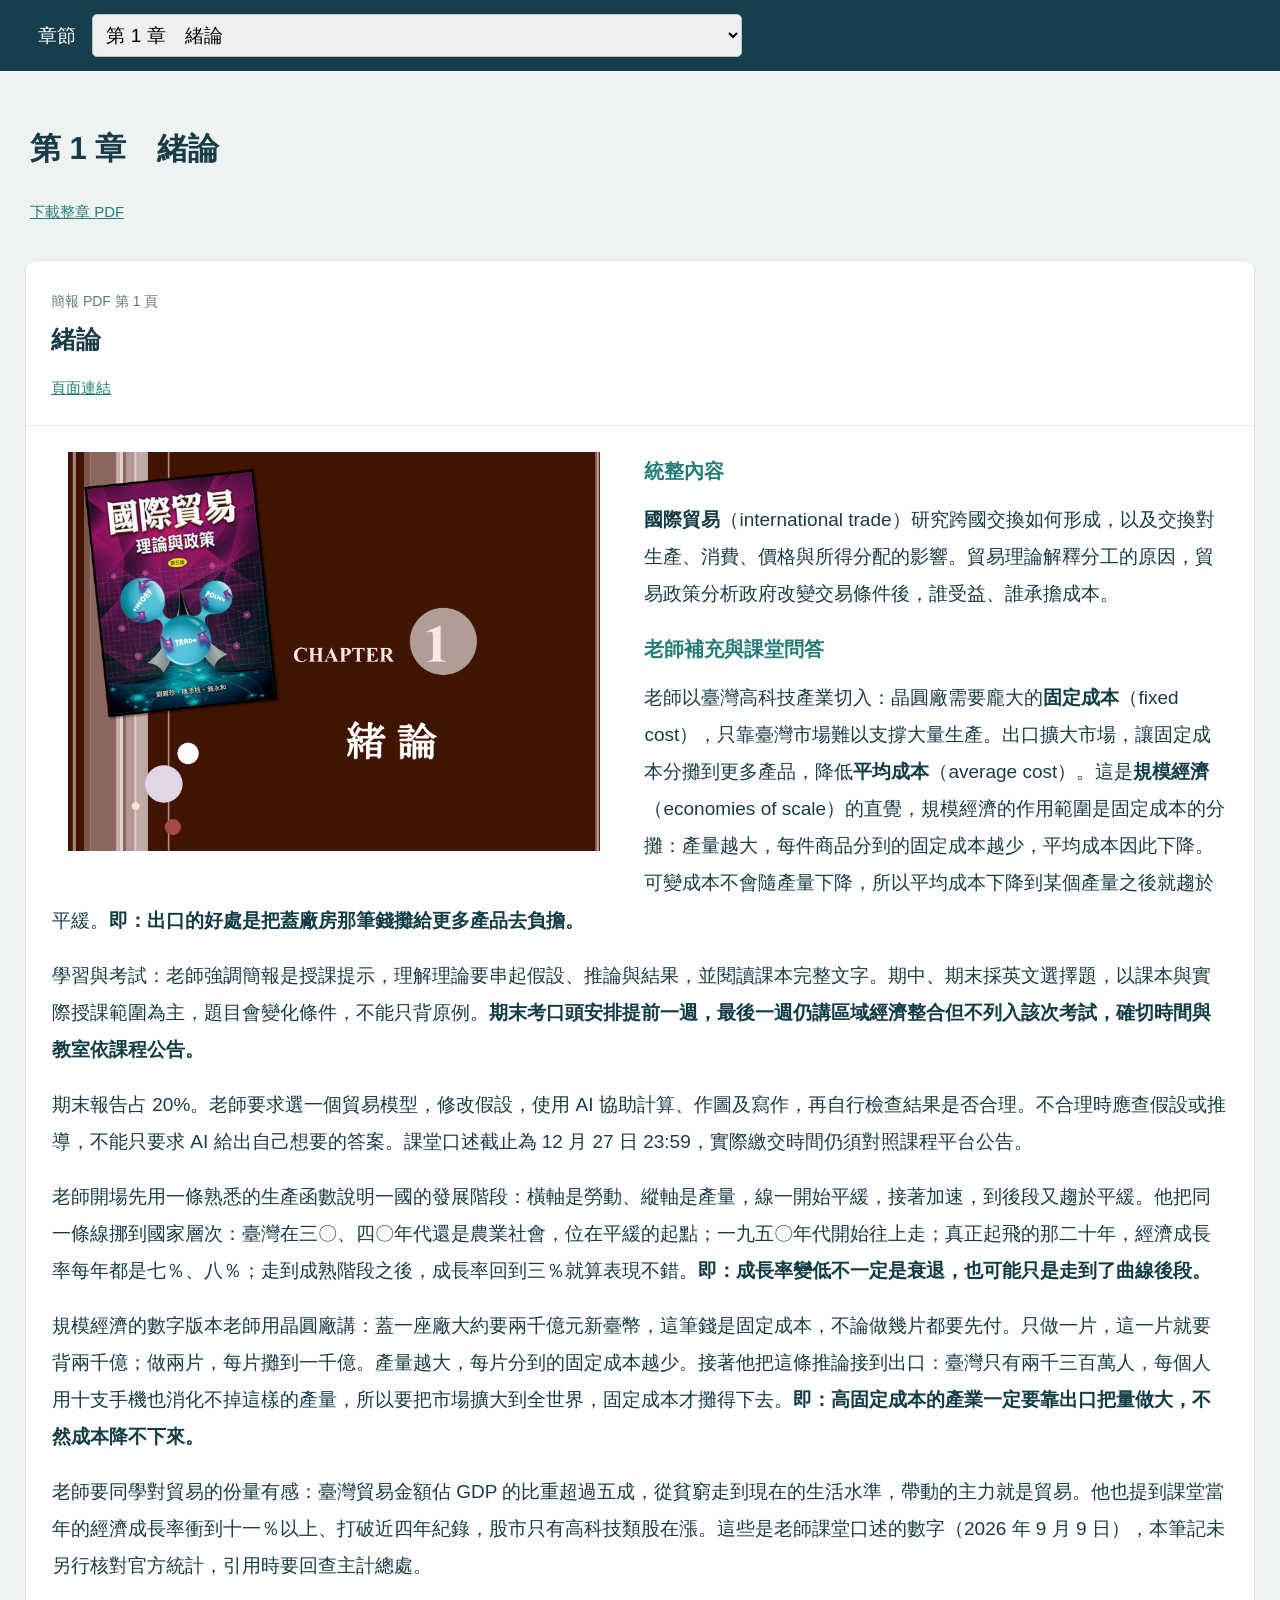
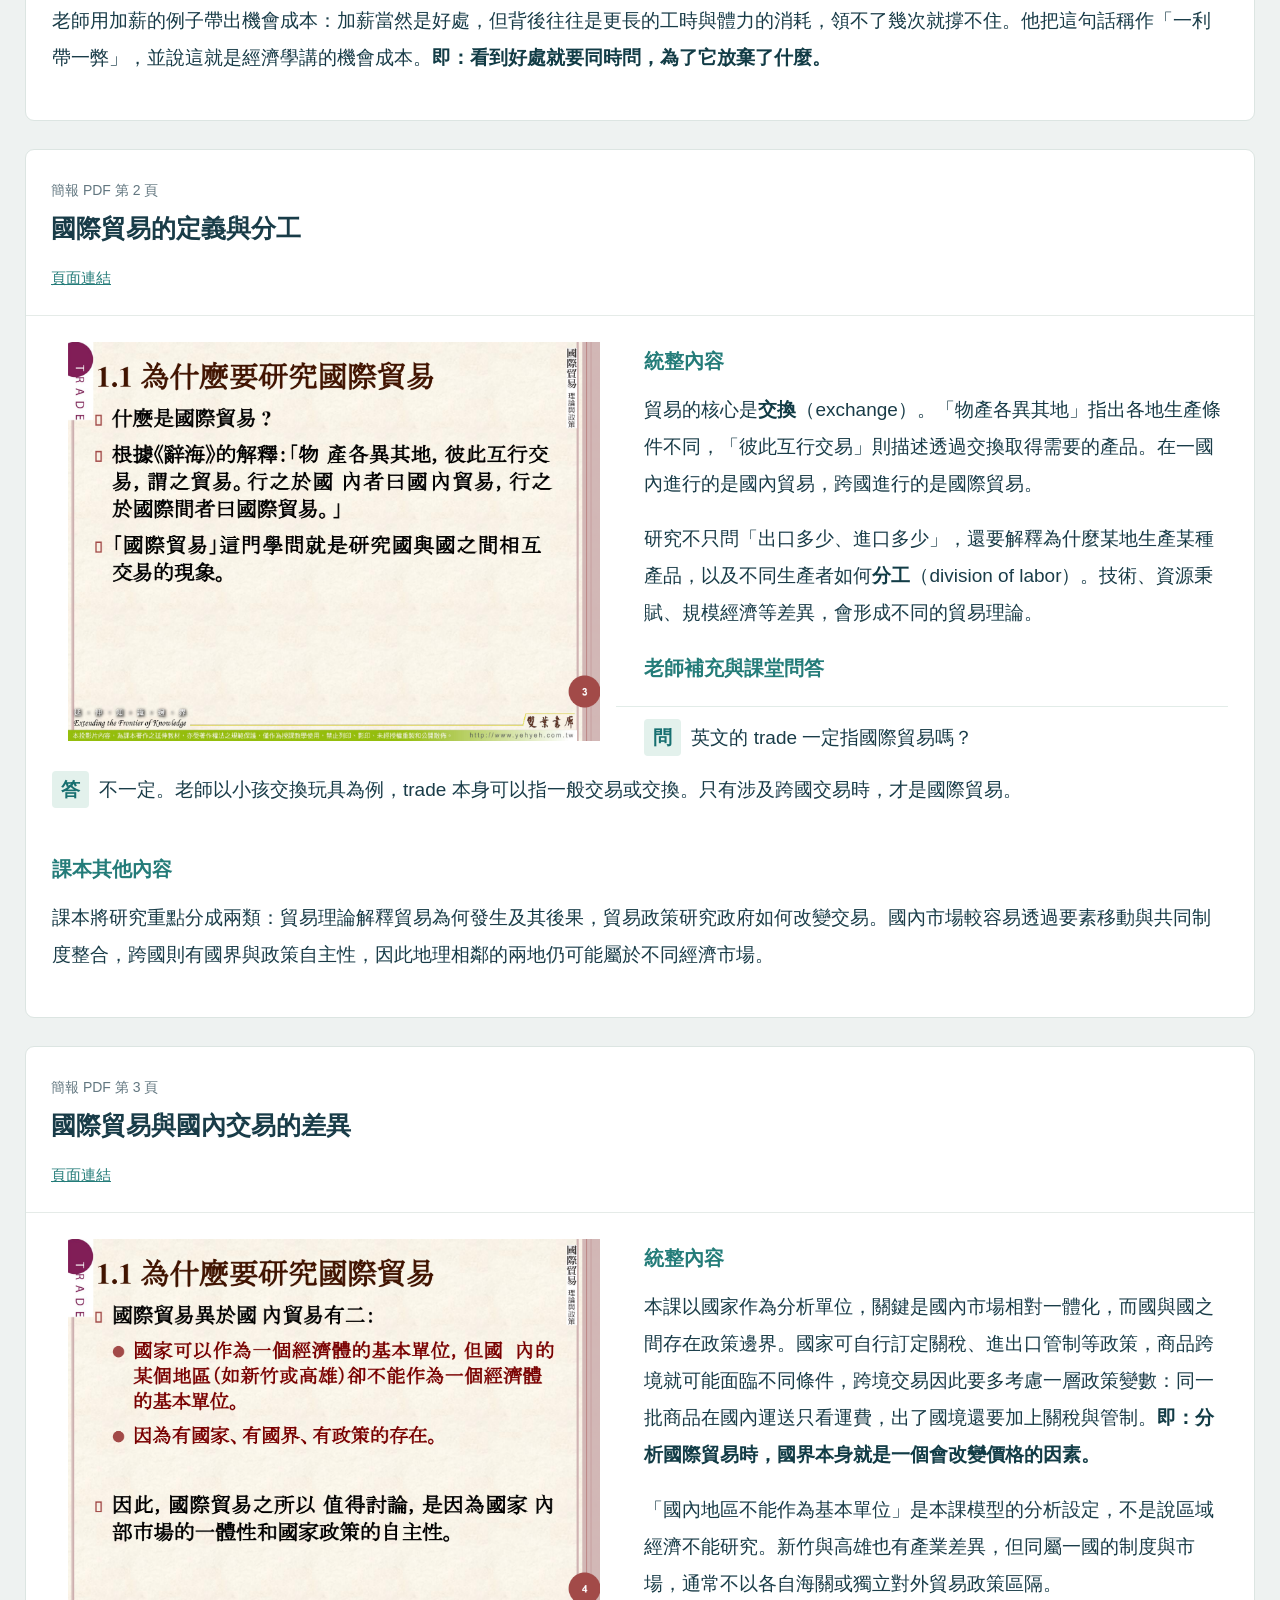
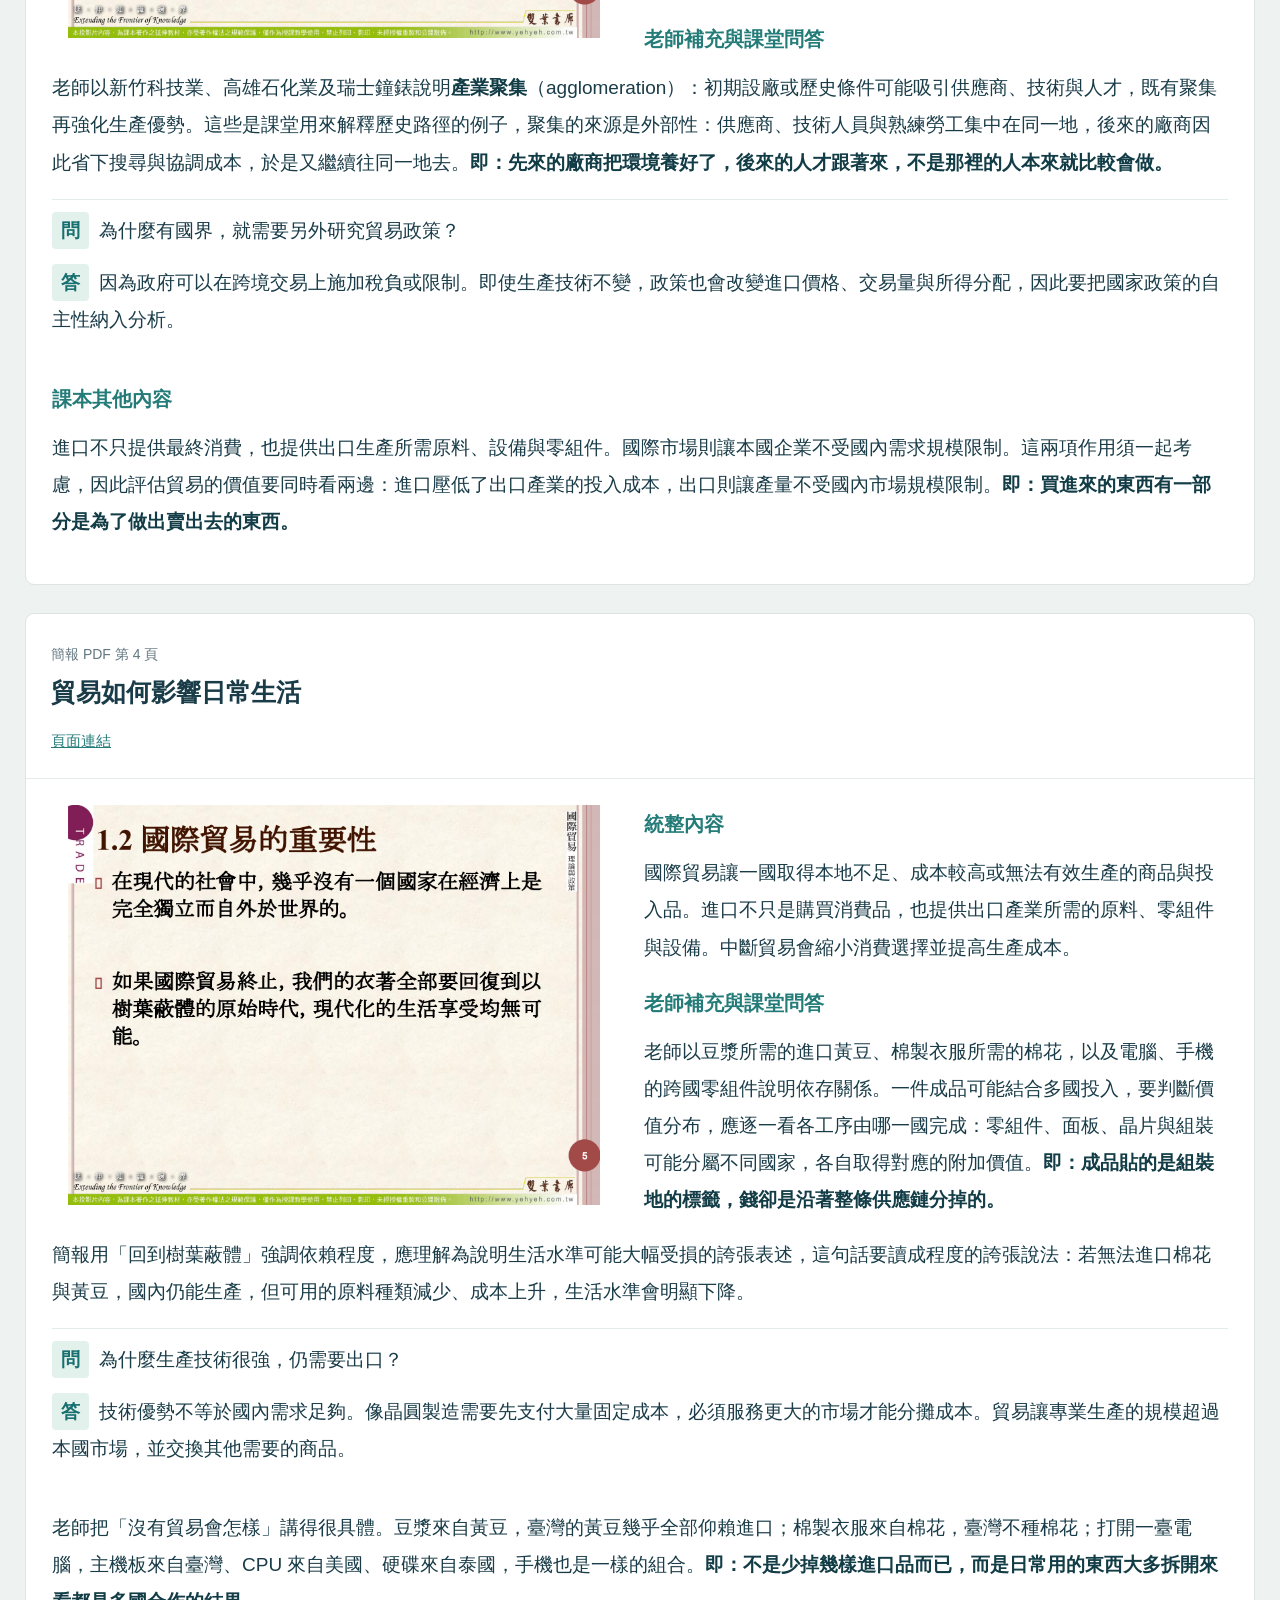
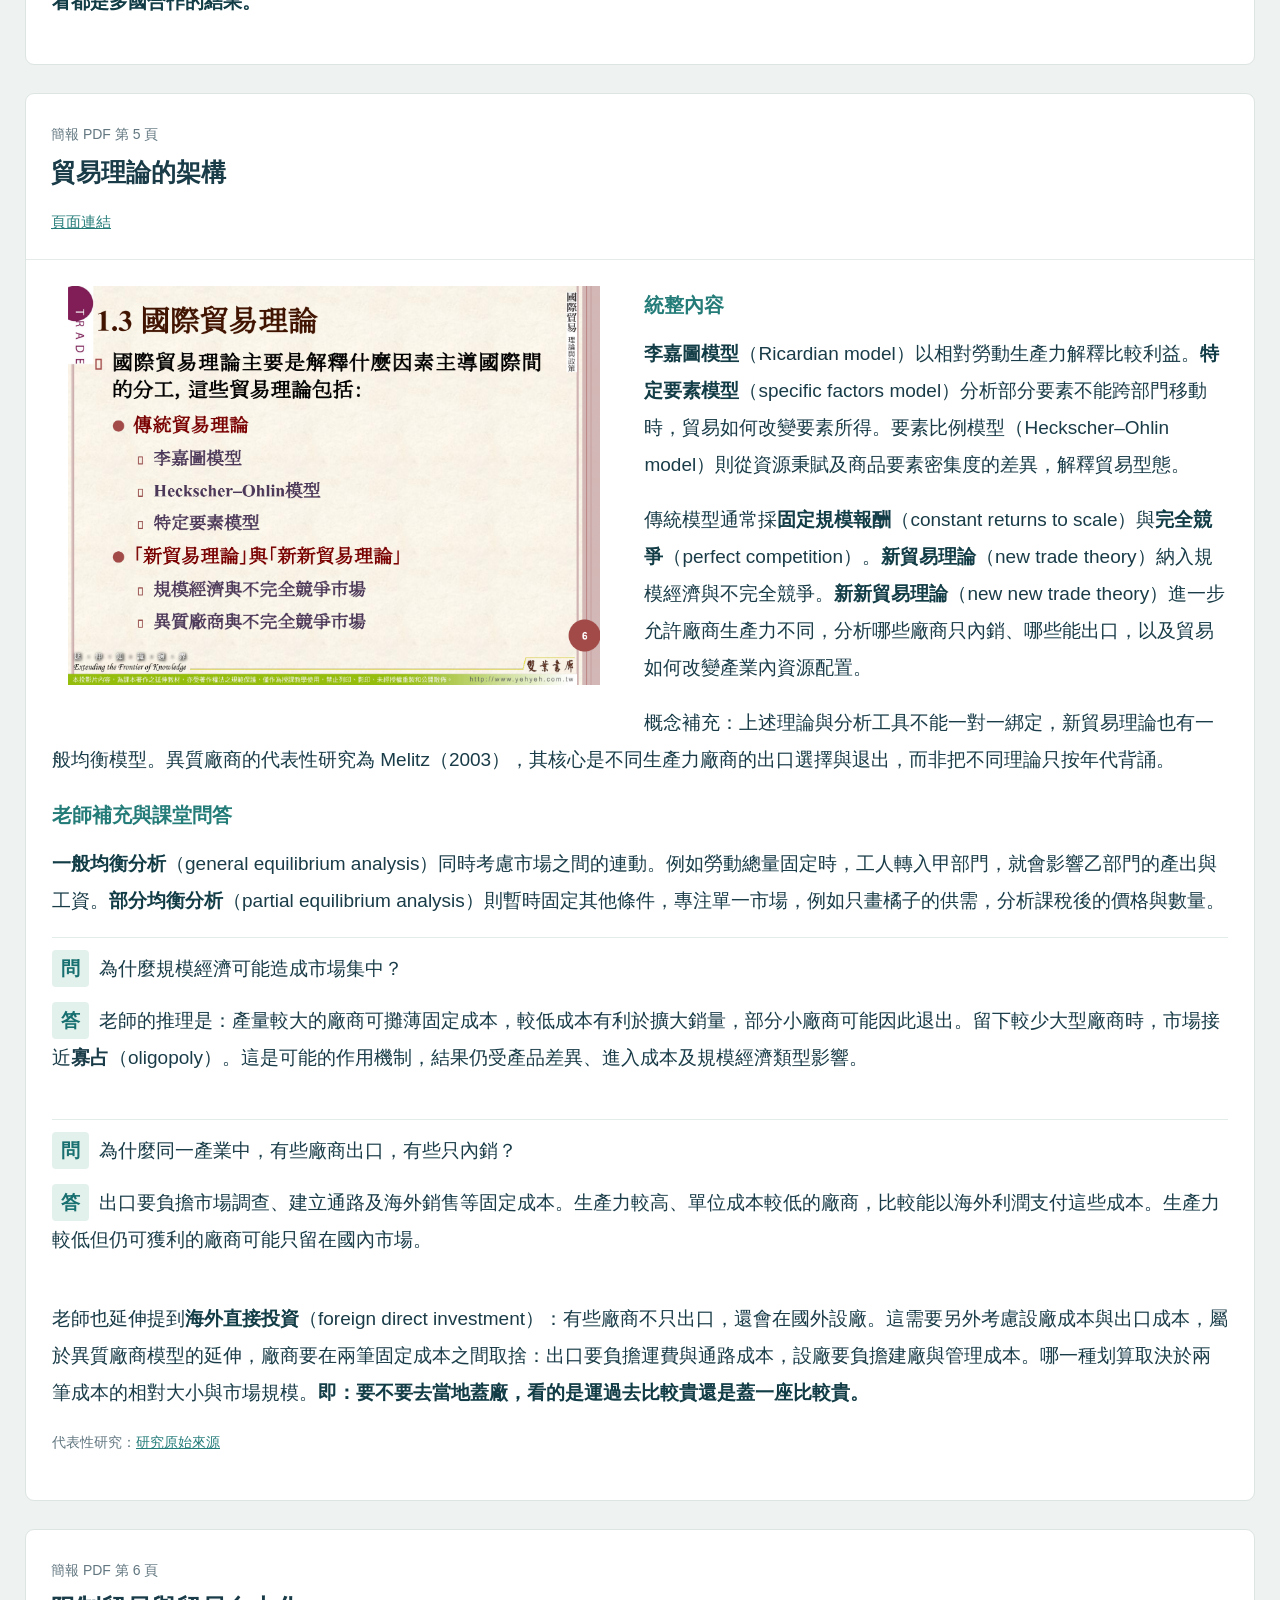
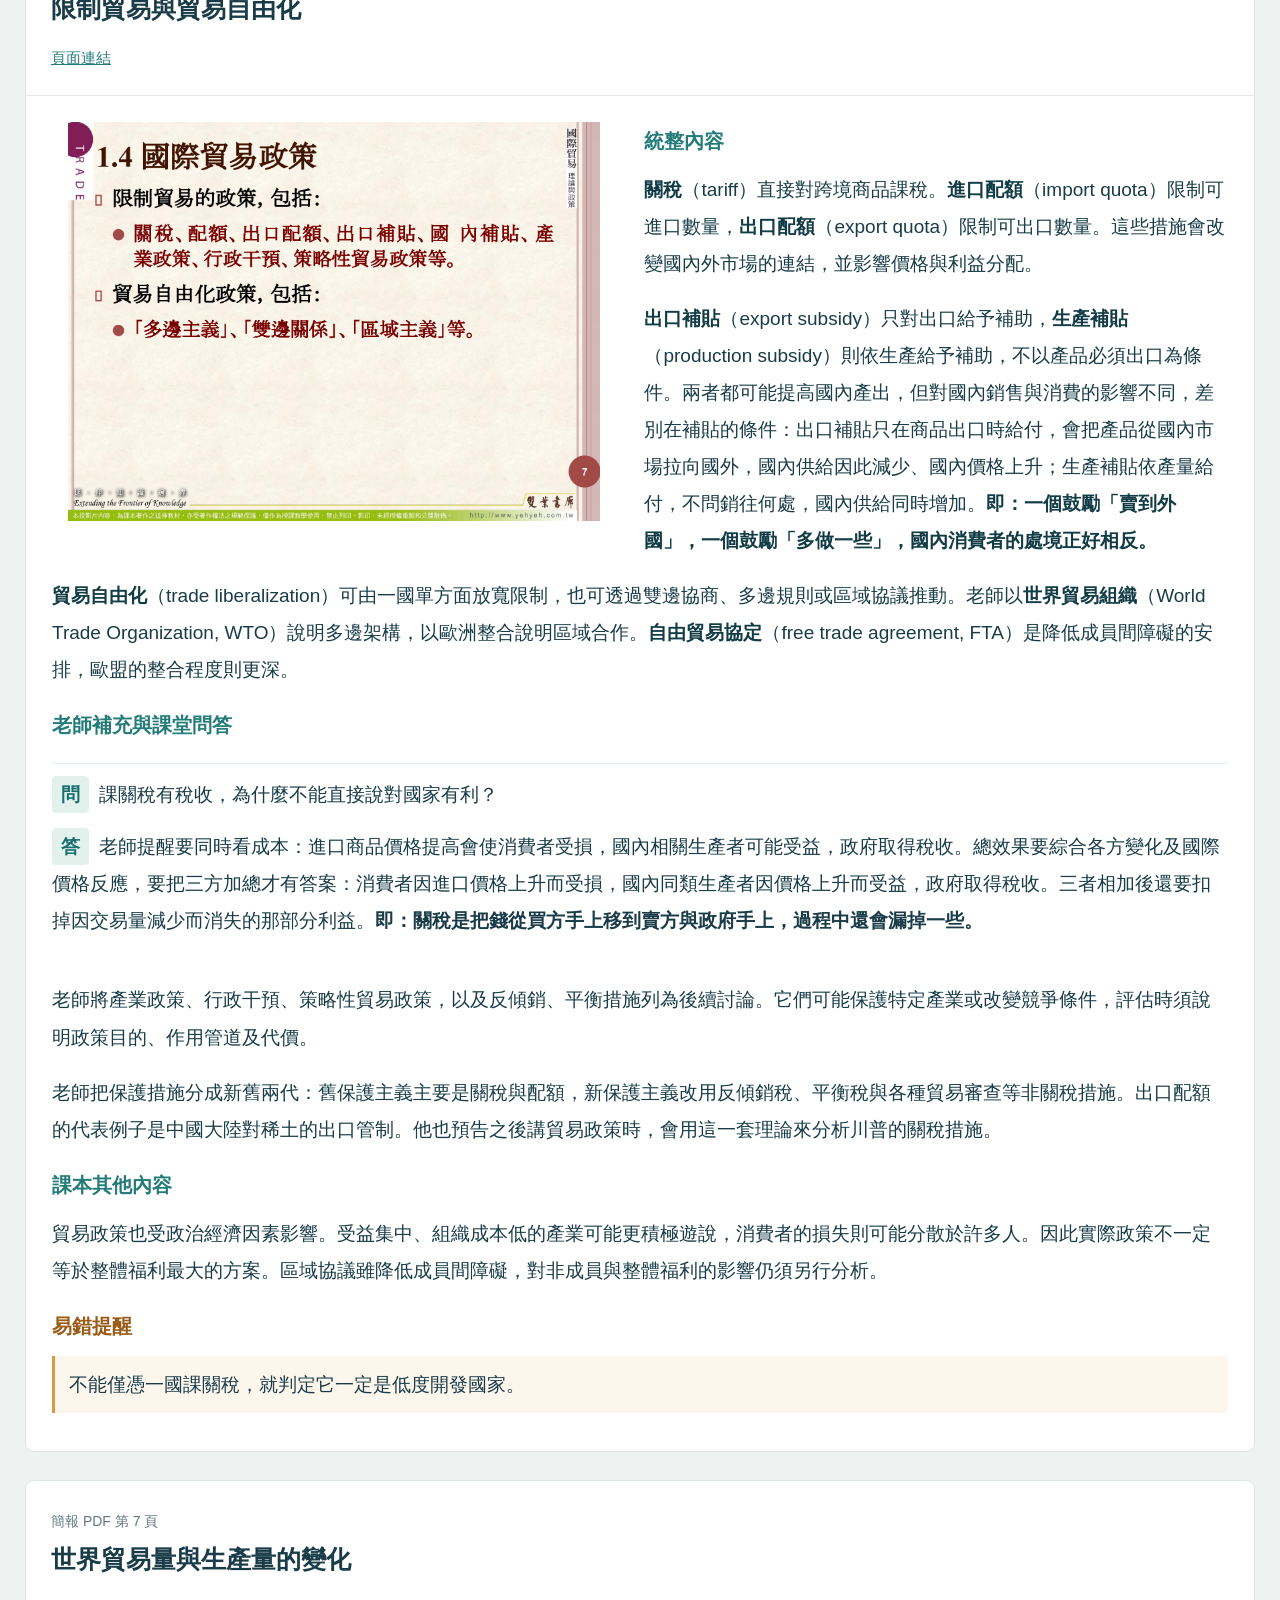
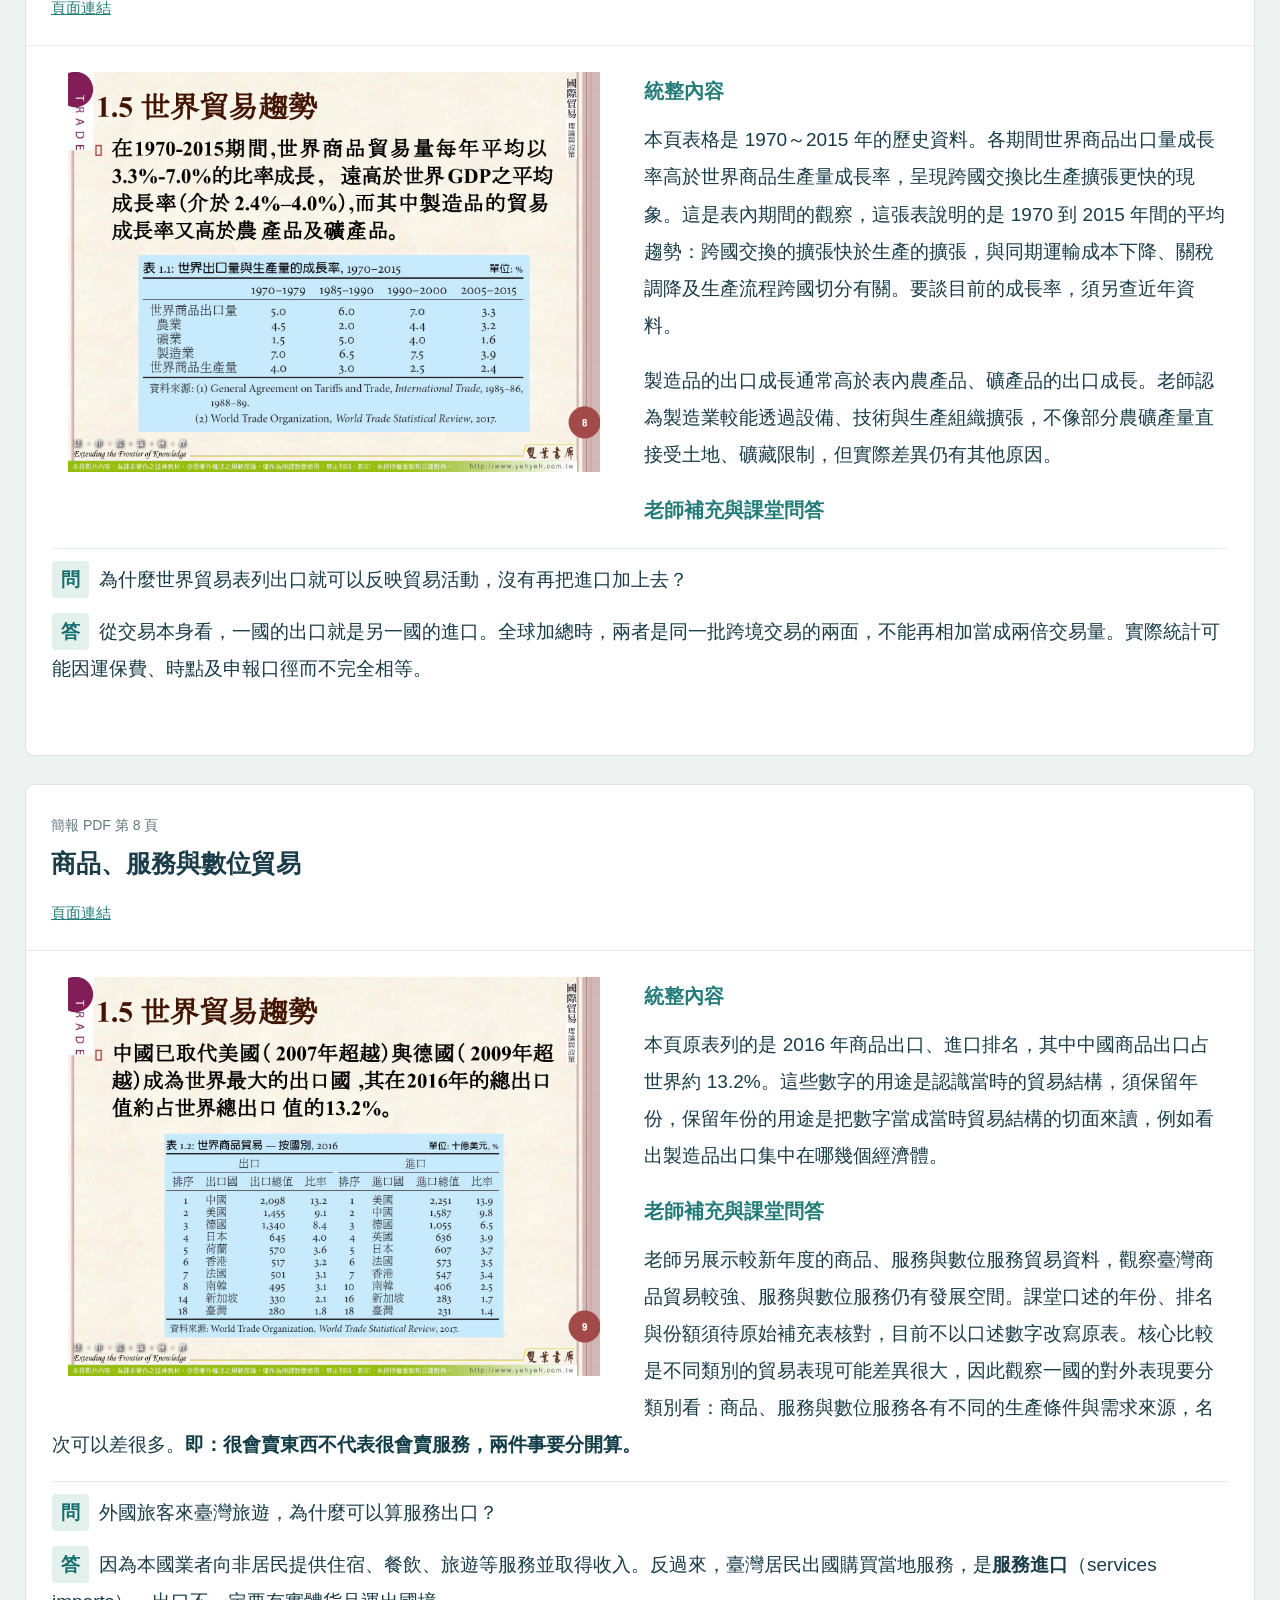
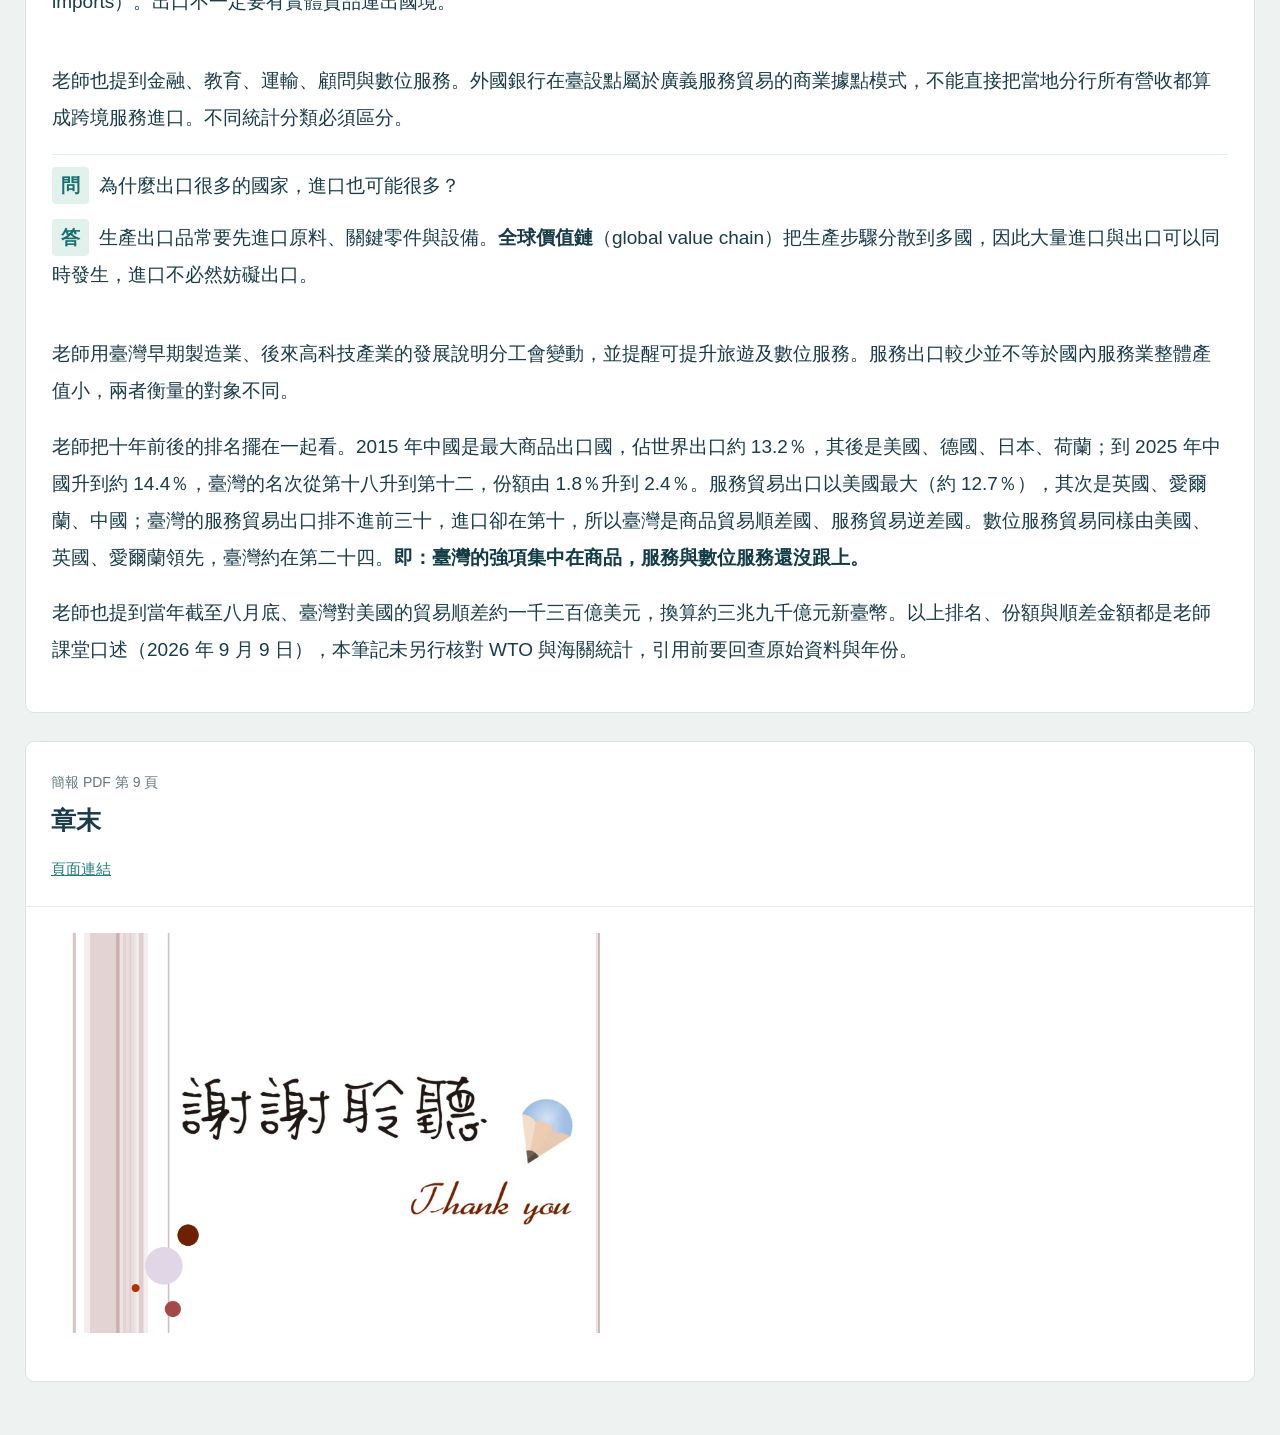
==== commit 120501ad: "補第一章課堂內容，修掉重複鍵造成的區塊遺失 - 回頭稽核七份逐字稿對筆記的覆蓋率，發現 09/09 第一堂幾乎沒有進入筆記。   第1章補 8 則：台灣經濟發展的 S 形曲線與成長率脈絡、晶圓廠兩千億" ====
--- a/index.html
+++ b/index.html
@@ -1,2 +1,2 @@
-<!doctype html><html lang="zh-Hant"><head><meta charset="utf-8"><meta name="viewport" content="width=device-width,initial-scale=1"><title>國際貿易｜課堂筆記</title><link rel="stylesheet" href="assets/katex/katex.min.css"><style>*{box-sizing:border-box}body{margin:0;background:#eef2f1;color:#193c48;font-family:"PingFang TC","Noto Sans TC",sans-serif;font-size:19px;line-height:1.95}nav{position:sticky;top:0;z-index:5;background:#173e4d;color:white;padding:14px 3%;display:flex;gap:16px;align-items:center;flex-wrap:wrap}select{font:inherit;width:650px;max-width:100%;padding:9px;border-radius:5px;border:1px solid #b5c8c8}main{max-width:1500px;margin:auto;padding:25px}.course[hidden]{display:none!important}.chapter-head{padding:10px 5px 30px}h1{font-size:31px;line-height:1.45}h2{font-size:25px;margin:3px 0 10px;line-height:1.5}h3{font-size:20px;color:#247c79;margin:18px 0 10px}article>h3:first-child{margin-top:0}p{margin:0 0 18px;overflow-wrap:anywhere}a{color:#247c79}.page{background:white;border:1px solid #dce5e2;border-radius:9px;margin-bottom:28px;scroll-margin-top:115px;overflow:hidden}.page>header{padding:20px 25px;border-bottom:1px solid #e5ebe8}.page>header>span,.source{font-size:14px;color:#627780}.download,.anchor{display:inline-block;margin-right:16px;font-size:15px}.flow{padding:26px;display:flow-root}.slide{float:left;width:48%;margin:0 28px 22px 0}figure{margin:0}img{display:block;width:100%;height:auto}.class-qa{margin:18px 0;padding:12px 0;border-top:1px solid #e2ece8}.class-qa p{margin:0 0 12px}.class-qa strong{display:inline-block;color:#176f70;background:#e3f1ec;padding:0 9px;border-radius:4px;margin-right:10px}.class-qa p strong:not(:first-child){display:inline;background:none;padding:0;margin:0;color:inherit}p strong{color:#123c46}.qa-answer{padding-top:3px}.diagram{clear:both;max-width:900px;margin:25px auto}.step{color:#28515e}h3.warn{color:#9a5b16}p.warn-item{background:#fdf6ec;border-left:3px solid #d99a3f;padding:10px 14px;margin:0 0 12px;border-radius:0 4px 4px 0}.math{overflow-x:auto;margin:18px 0 6px;padding:4px 0}.math .katex-display{margin:.5em 0}.katex{font-size:1.05em}.source{clear:both}@media(max-width:900px){main{padding:12px}.flow{padding:18px}.slide{float:none;width:100%;margin:0 0 24px}h1{font-size:25px}nav{position:static}select{width:100%}}@media print{nav,.download,.anchor{display:none}.course[hidden]{display:block!important}.page{break-after:page}}</style></head><body><nav><label for="chapter">章節</label><select id="chapter"><option value="1">第 1 章　緒論</option><option value="2">第 2 章　李嘉圖模型：古典貿易理論</option><option value="3">第 3 章　特定要素模型：貿易與所得重分配</option><option value="4">第 4 章　要素比例模型：資源秉賦與貿易</option><option value="5">第 5 章　經濟成長</option><option value="exercises">習題與參考解答</option><option value="midterm">期中考選擇題</option></select></nav><main class="course active" data-chapter="1" ><div class="chapter-head"><h1>第 1 章　緒論</h1><a class="download" href="pdf/chapter-01.pdf" download>下載整章 PDF</a></div><section class="page" id="ch1-p1"><header><span>簡報 PDF 第 1 頁</span><h2>緒論</h2><a class="anchor" href="#ch1-p1">頁面連結</a></header><div class="flow"><figure class="slide"><a href="assets/slides/ch1-01.png" target="_blank"><img src="assets/slides/ch1-01.png" loading="lazy" alt="第 1 章第 1 頁完整原始簡報"></a></figure><article><h3 class="sec">統整內容</h3><p class="prose"><strong>國際貿易</strong>（international trade）研究跨國交換如何形成，以及交換對生產、消費、價格與所得分配的影響。貿易理論解釋分工的原因，貿易政策分析政府改變交易條件後，誰受益、誰承擔成本。</p><h3 class="sec">老師補充與課堂問答</h3><p class="prose">老師以臺灣高科技產業切入：晶圓廠需要龐大的<strong>固定成本</strong>（fixed cost），只靠臺灣市場難以支撐大量生產。出口擴大市場，讓固定成本分攤到更多產品，降低<strong>平均成本</strong>（average cost）。這是<strong>規模經濟</strong>（economies of scale）的直覺，規模經濟的作用範圍是固定成本的分攤：產量越大，每件商品分到的固定成本越少，平均成本因此下降。可變成本不會隨產量下降，所以平均成本下降到某個產量之後就趨於平緩。<strong>即：出口的好處是把蓋廠房那筆錢攤給更多產品去負擔。</strong></p><p class="prose">學習與考試：老師強調簡報是授課提示，理解理論要串起假設、推論與結果，並閱讀課本完整文字。期中、期末採英文選擇題，以課本與實際授課範圍為主，題目會變化條件，不能只背原例。<strong>期末考口頭安排提前一週，最後一週仍講區域經濟整合但不列入該次考試，確切時間與教室依課程公告。</strong></p><p class="prose">期末報告占 20%。老師要求選一個貿易模型，修改假設，使用 AI 協助計算、作圖及寫作，再自行檢查結果是否合理。不合理時應查假設或推導，不能只要求 AI 給出自己想要的答案。課堂口述截止為 12 月 27 日 23:59，實際繳交時間仍須對照課程平台公告。</p></article></div></section><section class="page" id="ch1-p2"><header><span>簡報 PDF 第 2 頁</span><h2>國際貿易的定義與分工</h2><a class="anchor" href="#ch1-p2">頁面連結</a></header><div class="flow"><figure class="slide"><a href="assets/slides/ch1-02.png" target="_blank"><img src="assets/slides/ch1-02.png" loading="lazy" alt="第 1 章第 2 頁完整原始簡報"></a></figure><article><h3 class="sec">統整內容</h3><p class="prose">貿易的核心是<strong>交換</strong>（exchange）。「物產各異其地」指出各地生產條件不同，「彼此互行交易」則描述透過交換取得需要的產品。在一國內進行的是國內貿易，跨國進行的是國際貿易。</p><p class="prose">研究不只問「出口多少、進口多少」，還要解釋為什麼某地生產某種產品，以及不同生產者如何<strong>分工</strong>（division of labor）。技術、資源秉賦、規模經濟等差異，會形成不同的貿易理論。</p><h3 class="sec">老師補充與課堂問答</h3><div class="class-qa"><p class="qa-question"><strong>問</strong>英文的 trade 一定指國際貿易嗎？</p><p class="qa-answer"><strong>答</strong>不一定。老師以小孩交換玩具為例，trade 本身可以指一般交易或交換。只有涉及跨國交易時，才是國際貿易。</p></div><h3 class="sec">課本其他內容</h3><p class="prose">課本將研究重點分成兩類：貿易理論解釋貿易為何發生及其後果，貿易政策研究政府如何改變交易。國內市場較容易透過要素移動與共同制度整合，跨國則有國界與政策自主性，因此地理相鄰的兩地仍可能屬於不同經濟市場。</p></article></div></section><section class="page" id="ch1-p3"><header><span>簡報 PDF 第 3 頁</span><h2>國際貿易與國內交易的差異</h2><a class="anchor" href="#ch1-p3">頁面連結</a></header><div class="flow"><figure class="slide"><a href="assets/slides/ch1-03.png" target="_blank"><img src="assets/slides/ch1-03.png" loading="lazy" alt="第 1 章第 3 頁完整原始簡報"></a></figure><article><h3 class="sec">統整內容</h3><p class="prose">本課以國家作為分析單位，關鍵是國內市場相對一體化，而國與國之間存在政策邊界。國家可自行訂定關稅、進出口管制等政策，商品跨境就可能面臨不同條件，跨境交易因此要多考慮一層政策變數：同一批商品在國內運送只看運費，出了國境還要加上關稅與管制。<strong>即：分析國際貿易時，國界本身就是一個會改變價格的因素。</strong></p><p class="prose">「國內地區不能作為基本單位」是本課模型的分析設定，不是說區域經濟不能研究。新竹與高雄也有產業差異，但同屬一國的制度與市場，通常不以各自海關或獨立對外貿易政策區隔。</p><h3 class="sec">老師補充與課堂問答</h3><p class="prose">老師以新竹科技業、高雄石化業及瑞士鐘錶說明<strong>產業聚集</strong>（agglomeration）：初期設廠或歷史條件可能吸引供應商、技術與人才，既有聚集再強化生產優勢。這些是課堂用來解釋歷史路徑的例子，聚集的來源是外部性：供應商、技術人員與熟練勞工集中在同一地，後來的廠商因此省下搜尋與協調成本，於是又繼續往同一地去。<strong>即：先來的廠商把環境養好了，後來的人才跟著來，不是那裡的人本來就比較會做。</strong></p><div class="class-qa"><p class="qa-question"><strong>問</strong>為什麼有國界，就需要另外研究貿易政策？</p><p class="qa-answer"><strong>答</strong>因為政府可以在跨境交易上施加稅負或限制。即使生產技術不變，政策也會改變進口價格、交易量與所得分配，因此要把國家政策的自主性納入分析。</p></div><h3 class="sec">課本其他內容</h3><p class="prose">進口不只提供最終消費，也提供出口生產所需原料、設備與零組件。國際市場則讓本國企業不受國內需求規模限制。這兩項作用須一起考慮，因此評估貿易的價值要同時看兩邊：進口壓低了出口產業的投入成本，出口則讓產量不受國內市場規模限制。<strong>即：買進來的東西有一部分是為了做出賣出去的東西。</strong></p></article></div></section><section class="page" id="ch1-p4"><header><span>簡報 PDF 第 4 頁</span><h2>貿易如何影響日常生活</h2><a class="anchor" href="#ch1-p4">頁面連結</a></header><div class="flow"><figure class="slide"><a href="assets/slides/ch1-04.png" target="_blank"><img src="assets/slides/ch1-04.png" loading="lazy" alt="第 1 章第 4 頁完整原始簡報"></a></figure><article><h3 class="sec">統整內容</h3><p class="prose">國際貿易讓一國取得本地不足、成本較高或無法有效生產的商品與投入品。進口不只是購買消費品，也提供出口產業所需的原料、零組件與設備。中斷貿易會縮小消費選擇並提高生產成本。</p><h3 class="sec">老師補充與課堂問答</h3><p class="prose">老師以豆漿所需的進口黃豆、棉製衣服所需的棉花，以及電腦、手機的跨國零組件說明依存關係。一件成品可能結合多國投入，要判斷價值分布，應逐一看各工序由哪一國完成：零組件、面板、晶片與組裝可能分屬不同國家，各自取得對應的附加價值。<strong>即：成品貼的是組裝地的標籤，錢卻是沿著整條供應鏈分掉的。</strong></p><p class="prose">簡報用「回到樹葉蔽體」強調依賴程度，應理解為說明生活水準可能大幅受損的誇張表述，這句話要讀成程度的誇張說法：若無法進口棉花與黃豆，國內仍能生產，但可用的原料種類減少、成本上升，生活水準會明顯下降。</p><div class="class-qa"><p class="qa-question"><strong>問</strong>為什麼生產技術很強，仍需要出口？</p><p class="qa-answer"><strong>答</strong>技術優勢不等於國內需求足夠。像晶圓製造需要先支付大量固定成本，必須服務更大的市場才能分攤成本。貿易讓專業生產的規模超過本國市場，並交換其他需要的商品。</p></div></article></div></section><section class="page" id="ch1-p5"><header><span>簡報 PDF 第 5 頁</span><h2>貿易理論的架構</h2><a class="anchor" href="#ch1-p5">頁面連結</a></header><div class="flow"><figure class="slide"><a href="assets/slides/ch1-05.png" target="_blank"><img src="assets/slides/ch1-05.png" loading="lazy" alt="第 1 章第 5 頁完整原始簡報"></a></figure><article><h3 class="sec">統整內容</h3><p class="prose"><strong>李嘉圖模型</strong>（Ricardian model）以相對勞動生產力解釋比較利益。<strong>特定要素模型</strong>（specific factors model）分析部分要素不能跨部門移動時，貿易如何改變要素所得。要素比例模型（Heckscher–Ohlin model）則從資源秉賦及商品要素密集度的差異，解釋貿易型態。</p><p class="prose">傳統模型通常採<strong>固定規模報酬</strong>（constant returns to scale）與<strong>完全競爭</strong>（perfect competition）。<strong>新貿易理論</strong>（new trade theory）納入規模經濟與不完全競爭。<strong>新新貿易理論</strong>（new new trade theory）進一步允許廠商生產力不同，分析哪些廠商只內銷、哪些能出口，以及貿易如何改變產業內資源配置。</p><p class="prose">概念補充：上述理論與分析工具不能一對一綁定，新貿易理論也有一般均衡模型。異質廠商的代表性研究為 Melitz（2003），其核心是不同生產力廠商的出口選擇與退出，而非把不同理論只按年代背誦。</p><h3 class="sec">老師補充與課堂問答</h3><p class="prose"><strong>一般均衡分析</strong>（general equilibrium analysis）同時考慮市場之間的連動。例如勞動總量固定時，工人轉入甲部門，就會影響乙部門的產出與工資。<strong>部分均衡分析</strong>（partial equilibrium analysis）則暫時固定其他條件，專注單一市場，例如只畫橘子的供需，分析課稅後的價格與數量。</p><div class="class-qa"><p class="qa-question"><strong>問</strong>為什麼規模經濟可能造成市場集中？</p><p class="qa-answer"><strong>答</strong>老師的推理是：產量較大的廠商可攤薄固定成本，較低成本有利於擴大銷量，部分小廠商可能因此退出。留下較少大型廠商時，市場接近<strong>寡占</strong>（oligopoly）。這是可能的作用機制，結果仍受產品差異、進入成本及規模經濟類型影響。</p></div><div class="class-qa"><p class="qa-question"><strong>問</strong>為什麼同一產業中，有些廠商出口，有些只內銷？</p><p class="qa-answer"><strong>答</strong>出口要負擔市場調查、建立通路及海外銷售等固定成本。生產力較高、單位成本較低的廠商，比較能以海外利潤支付這些成本。生產力較低但仍可獲利的廠商可能只留在國內市場。</p></div><p class="prose">老師也延伸提到<strong>海外直接投資</strong>（foreign direct investment）：有些廠商不只出口，還會在國外設廠。這需要另外考慮設廠成本與出口成本，屬於異質廠商模型的延伸，廠商要在兩筆固定成本之間取捨：出口要負擔運費與通路成本，設廠要負擔建廠與管理成本。哪一種划算取決於兩筆成本的相對大小與市場規模。<strong>即：要不要去當地蓋廠，看的是運過去比較貴還是蓋一座比較貴。</strong></p><p class="source">代表性研究：<a href="https://melitz.scholars.harvard.edu/publications/impact-trade-intra-industry-reallocations-and-aggregate-industry-productivity" target="_blank" rel="noopener">研究原始來源</a></p></article></div></section><section class="page" id="ch1-p6"><header><span>簡報 PDF 第 6 頁</span><h2>限制貿易與貿易自由化</h2><a class="anchor" href="#ch1-p6">頁面連結</a></header><div class="flow"><figure class="slide"><a href="assets/slides/ch1-06.png" target="_blank"><img src="assets/slides/ch1-06.png" loading="lazy" alt="第 1 章第 6 頁完整原始簡報"></a></figure><article><h3 class="sec">統整內容</h3><p class="prose"><strong>關稅</strong>（tariff）直接對跨境商品課稅。<strong>進口配額</strong>（import quota）限制可進口數量，<strong>出口配額</strong>（export quota）限制可出口數量。這些措施會改變國內外市場的連結，並影響價格與利益分配。</p><p class="prose"><strong>出口補貼</strong>（export subsidy）只對出口給予補助，<strong>生產補貼</strong>（production subsidy）則依生產給予補助，不以產品必須出口為條件。兩者都可能提高國內產出，但對國內銷售與消費的影響不同，差別在補貼的條件：出口補貼只在商品出口時給付，會把產品從國內市場拉向國外，國內供給因此減少、國內價格上升；生產補貼依產量給付，不問銷往何處，國內供給同時增加。<strong>即：一個鼓勵「賣到外國」，一個鼓勵「多做一些」，國內消費者的處境正好相反。</strong></p><p class="prose"><strong>貿易自由化</strong>（trade liberalization）可由一國單方面放寬限制，也可透過雙邊協商、多邊規則或區域協議推動。老師以<strong>世界貿易組織</strong>（World Trade Organization, WTO）說明多邊架構，以歐洲整合說明區域合作。<strong>自由貿易協定</strong>（free trade agreement, FTA）是降低成員間障礙的安排，歐盟的整合程度則更深。</p><h3 class="sec">老師補充與課堂問答</h3><div class="class-qa"><p class="qa-question"><strong>問</strong>課關稅有稅收，為什麼不能直接說對國家有利？</p><p class="qa-answer"><strong>答</strong>老師提醒要同時看成本：進口商品價格提高會使消費者受損，國內相關生產者可能受益，政府取得稅收。總效果要綜合各方變化及國際價格反應，要把三方加總才有答案：消費者因進口價格上升而受損，國內同類生產者因價格上升而受益，政府取得稅收。三者相加後還要扣掉因交易量減少而消失的那部分利益。<strong>即：關稅是把錢從買方手上移到賣方與政府手上，過程中還會漏掉一些。</strong></p></div><p class="prose">老師將產業政策、行政干預、策略性貿易政策，以及反傾銷、平衡措施列為後續討論。它們可能保護特定產業或改變競爭條件，評估時須說明政策目的、作用管道及代價。</p><h3 class="sec">課本其他內容</h3><p class="prose">貿易政策也受政治經濟因素影響。受益集中、組織成本低的產業可能更積極遊說，消費者的損失則可能分散於許多人。因此實際政策不一定等於整體福利最大的方案。區域協議雖降低成員間障礙，對非成員與整體福利的影響仍須另行分析。</p><h3 class="warn">易錯提醒</h3><p class="warn-item">不能僅憑一國課關稅，就判定它一定是低度開發國家。</p></article></div></section><section class="page" id="ch1-p7"><header><span>簡報 PDF 第 7 頁</span><h2>世界貿易量與生產量的變化</h2><a class="anchor" href="#ch1-p7">頁面連結</a></header><div class="flow"><figure class="slide"><a href="assets/slides/ch1-07.png" target="_blank"><img src="assets/slides/ch1-07.png" loading="lazy" alt="第 1 章第 7 頁完整原始簡報"></a></figure><article><h3 class="sec">統整內容</h3><p class="prose">本頁表格是 1970～2015 年的歷史資料。各期間世界商品出口量成長率高於世界商品生產量成長率，呈現跨國交換比生產擴張更快的現象。這是表內期間的觀察，這張表說明的是 1970 到 2015 年間的平均趨勢：跨國交換的擴張快於生產的擴張，與同期運輸成本下降、關稅調降及生產流程跨國切分有關。要談目前的成長率，須另查近年資料。</p><p class="prose">製造品的出口成長通常高於表內農產品、礦產品的出口成長。老師認為製造業較能透過設備、技術與生產組織擴張，不像部分農礦產量直接受土地、礦藏限制，但實際差異仍有其他原因。</p><h3 class="sec">老師補充與課堂問答</h3><div class="class-qa"><p class="qa-question"><strong>問</strong>為什麼世界貿易表列出口就可以反映貿易活動，沒有再把進口加上去？</p><p class="qa-answer"><strong>答</strong>從交易本身看，一國的出口就是另一國的進口。全球加總時，兩者是同一批跨境交易的兩面，不能再相加當成兩倍交易量。實際統計可能因運保費、時點及申報口徑而不完全相等。</p></div></article></div></section><section class="page" id="ch1-p8"><header><span>簡報 PDF 第 8 頁</span><h2>商品、服務與數位貿易</h2><a class="anchor" href="#ch1-p8">頁面連結</a></header><div class="flow"><figure class="slide"><a href="assets/slides/ch1-08.png" target="_blank"><img src="assets/slides/ch1-08.png" loading="lazy" alt="第 1 章第 8 頁完整原始簡報"></a></figure><article><h3 class="sec">統整內容</h3><p class="prose">本頁原表列的是 2016 年商品出口、進口排名，其中中國商品出口占世界約 13.2%。這些數字的用途是認識當時的貿易結構，須保留年份，保留年份的用途是把數字當成當時貿易結構的切面來讀，例如看出製造品出口集中在哪幾個經濟體。</p><h3 class="sec">老師補充與課堂問答</h3><p class="prose">老師另展示較新年度的商品、服務與數位服務貿易資料，觀察臺灣商品貿易較強、服務與數位服務仍有發展空間。課堂口述的年份、排名與份額須待原始補充表核對，目前不以口述數字改寫原表。核心比較是不同類別的貿易表現可能差異很大，因此觀察一國的對外表現要分類別看：商品、服務與數位服務各有不同的生產條件與需求來源，名次可以差很多。<strong>即：很會賣東西不代表很會賣服務，兩件事要分開算。</strong></p><div class="class-qa"><p class="qa-question"><strong>問</strong>外國旅客來臺灣旅遊，為什麼可以算服務出口？</p><p class="qa-answer"><strong>答</strong>因為本國業者向非居民提供住宿、餐飲、旅遊等服務並取得收入。反過來，臺灣居民出國購買當地服務，是<strong>服務進口</strong>（services imports）。出口不一定要有實體貨品運出國境。</p></div><p class="prose">老師也提到金融、教育、運輸、顧問與數位服務。外國銀行在臺設點屬於廣義服務貿易的商業據點模式，不能直接把當地分行所有營收都算成跨境服務進口。不同統計分類必須區分。</p><div class="class-qa"><p class="qa-question"><strong>問</strong>為什麼出口很多的國家，進口也可能很多？</p><p class="qa-answer"><strong>答</strong>生產出口品常要先進口原料、關鍵零件與設備。<strong>全球價值鏈</strong>（global value chain）把生產步驟分散到多國，因此大量進口與出口可以同時發生，進口不必然妨礙出口。</p></div><p class="prose">老師用臺灣早期製造業、後來高科技產業的發展說明分工會變動，並提醒可提升旅遊及數位服務。服務出口較少並不等於國內服務業整體產值小，兩者衡量的對象不同。</p></article></div></section><section class="page" id="ch1-p9"><header><span>簡報 PDF 第 9 頁</span><h2>章末</h2><a class="anchor" href="#ch1-p9">頁面連結</a></header><div class="flow"><figure class="slide"><a href="assets/slides/ch1-09.png" target="_blank"><img src="assets/slides/ch1-09.png" loading="lazy" alt="第 1 章第 9 頁完整原始簡報"></a></figure><article></article></div></section></main><main class="course " data-chapter="2" hidden><div class="chapter-head"><h1>第 2 章　李嘉圖模型：古典貿易理論</h1><a class="download" href="pdf/chapter-02.pdf" download>下載整章 PDF</a></div><section class="page" id="ch2-p1"><header><span>簡報 PDF 第 1 頁</span><h2>李嘉圖模型的核心問題</h2><a class="anchor" href="#ch2-p1">頁面連結</a></header><div class="flow"><figure class="slide"><a href="assets/slides/ch2-01.png" target="_blank"><img src="assets/slides/ch2-01.png" loading="lazy" alt="第 2 章第 1 頁完整原始簡報"></a></figure><article><h3 class="sec">統整內容</h3><p class="prose"><strong>李嘉圖模型</strong>（Ricardian model）問的是：生產技術不同的國家，為何即使一國所有產品的生產力都比較低，仍可透過分工與貿易互利？關鍵在<strong>比較利益</strong>（comparative advantage），即相對較低的機會成本，而非每項產品都必須比別國更有效率。</p><p class="prose">本章依序從重商主義、絕對利益進入比較利益，再用生產可能線、消費選擇與工資調整，解釋貿易型態及利得。模型簡稱「2×2×1」：兩國、兩種商品、一種生產要素。</p><h3 class="sec">老師補充與課堂問答</h3><p class="prose">老師提醒各模型切入角度不同：李嘉圖重視勞動生產力，要素比例模型重視資源秉賦，新貿易理論則納入規模經濟。</p><p class="prose">老師先把這學期要講的模型數清楚：李嘉圖模型、要素比例（H–O）模型、特定要素模型，加上新貿易理論裡的兩個模型，一共五個。他提醒這五個模型是國家考試考貿易理論時的主要範圍，幾乎不會跑出去。</p><p class="prose">老師以中國大陸說明新貿易理論的切入點。規模經濟的來源是固定成本：生產前要先投入一筆與產量無關的成本，產量越大，每件分攤到的固定成本越少，平均成本就越低。國內市場夠大的國家可以先把產量做上去，於是在這類商品上取得成本優勢並出口。他舉電動車與鋼鐵為例，兩者都需要大量固定設備投入。</p><p class="prose">老師用中鋼延伸說明這個機制的另一面。中鋼源自蔣經國時期十大建設中的大煉鋼廠，造船廠則成為今日的中船。鋼鐵有規模經濟，所以當中國大陸的鋼鐵以極大產量銷往世界各地、壓低國際鋼價時，中鋼的獲利受到擠壓。他並以股價反映公司前景的觀念作對照，說明股價買的是未來而不只是當期報酬率。課堂口述的股價與獲利數字是當時的例子，不作為現況資料。</p><h3 class="warn">易錯提醒</h3><p class="warn-item">不能拿一個模型去解釋它已假設排除的所有現象。</p></article></div></section><section class="page" id="ch2-p2"><header><span>簡報 PDF 第 2 頁</span><h2>貿易理論要回答的六個問題</h2><a class="anchor" href="#ch2-p2">頁面連結</a></header><div class="flow"><figure class="slide"><a href="assets/slides/ch2-02.png" target="_blank"><img src="assets/slides/ch2-02.png" loading="lazy" alt="第 2 章第 2 頁完整原始簡報"></a></figure><article><h3 class="sec">統整內容</h3><p class="prose">六個問題依序是：為什麼發生貿易、出口與進口什麼、如何改變生產消費及價格、是否取得貿易利得、誰的所得增加或減少，以及貿易與經濟成長如何互相影響。</p><h3 class="sec">老師補充與課堂問答</h3><p class="prose">「貿易型態」（pattern of trade）指一國出口與進口哪些商品。「貿易利得」（gains from trade）是福利變化，不是單看出口廠商的利潤，也不是只看貿易順差。各模型對六個問題的解釋能力不同，例如單一同質勞動模型難以分析不同要素間的所得重分配。</p><p class="prose">老師強調這六個問題是用來檢查模型的清單：每一個貿易理論都要回答同一組問題，差別只在它給的答案。第一個問題「貿易為什麼發生」的答案，李嘉圖模型說是勞動生產力差異，H–O 模型說是資源秉賦差異，特定要素模型說是特定要素存量，新貿易理論說是規模經濟。</p></article></div></section><section class="page" id="ch2-p3"><header><span>簡報 PDF 第 3 頁</span><h2>重商主義與古典學派的挑戰</h2><a class="anchor" href="#ch2-p3">頁面連結</a></header><div class="flow"><figure class="slide"><a href="assets/slides/ch2-03.png" target="_blank"><img src="assets/slides/ch2-03.png" loading="lazy" alt="第 2 章第 3 頁完整原始簡報"></a></figure><article><h3 class="sec">統整內容</h3><p class="prose"><strong>重商主義</strong>（mercantilism）把貴金屬累積視為國家富裕的表徵，認為世界財富有限。若一國透過出口大於進口取得黃金，另一國便流失黃金，因此把貿易看成<strong>零和遊戲</strong>（zero-sum game），傾向鼓勵出口、限制進口。</p><p class="prose">休姆的物價與金流機制（price–specie-flow mechanism）指出：金屬貨幣制度下，順差帶來黃金流入，貨幣增加推升國內物價，出口相對變貴，進口相對有吸引力，原有順差便有縮小的力量。逆差國的調整方向相反，因此不能只看到黃金流入，就認為順差能永久累積。</p><p class="prose">亞當斯密將注意力轉向生產與可享用的產品。分工若提高既定資源能生產的總量，兩國就有可分享的新增利益。老師以<strong>國內生產毛額</strong>（gross domestic product, GDP）說明生產能力，但 GDP 是一段期間的產出流量，兩者的差別在時間：GDP 是一段期間內新生產出來的流量，財富是累積到今天的存量。亞當斯密的轉向正是把注意力從存量（累積多少黃金）移到流量（每年能生產多少可享用的產品）。<strong>即：重商主義在數金庫，古典學派在數產線。</strong></p><h3 class="sec">老師補充與課堂問答</h3><p class="prose">老師用「央行把黃金換成本國貨幣」幫助理解貨幣供給的增加。這是講解金流與物價連動的類比，並非主張現代浮動匯率制度下，每次順差都會自動造成固定幅度的通膨或必然反轉為逆差。</p><p class="prose">老師先把重商主義的年代與持續時間交代清楚：大約起自 1500 年前後，這套看法流傳了約 250 年，期間幾乎沒有人懷疑，他以「一加一等於二流傳兩百五十年你就不會懷疑」形容當時的共識程度。</p><p class="prose">老師說明零和的推論怎麼來。世界的黃金白銀總量視為固定，兩國交易時彼此不收對方的貨幣，差額只能用黃金結算，所以順差國的黃金增加必然來自逆差國的減少，貿易因此被看成零和。對應的政策就是鼓勵出口、抑制進口：以關稅限制進口，以出口補貼促進出口。</p><p class="prose">老師把休姆的推論逐步講完，重點在重商主義漏掉的後半段。順差帶來黃金流入後，黃金本身不能直接買饅頭，民間必須把黃金換成本國貨幣，央行印鈔票買下黃金，貨幣供給因此增加；其他條件不變下工資與物價上漲，出口品變貴、競爭力下降，順差轉為逆差，黃金外流，貨幣供給減少，物價回跌，競爭力又恢復。所以順差與逆差會循環，不會永久累積。<strong>即：重商主義只看到黃金流進來那一步就停了，休姆把後面幾步接著算完。</strong></p><div class="class-qa"><p class="qa-question"><strong>問</strong>亞當斯密說的「財富」和重商主義說的有什麼不同？</p><p class="qa-answer"><strong>答</strong>重商主義把財富看成一國擁有的貴金屬存量，亞當斯密把財富看成一國的生產能量，用現在的術語就是 GDP。生產能量提高，人民能享用的產品變多，生活水準才會上升。而提高生產能量的途徑之一就是各國依比較利益專業分工再交換，所以貿易是雙贏而不是零和。<strong>即：財富不是金庫裡有多少，是一年能做出多少東西。</strong></p></div></article></div></section><section class="page" id="ch2-p4"><header><span>簡報 PDF 第 4 頁</span><h2>絕對利益：比較每單位所需勞動</h2><a class="anchor" href="#ch2-p4">頁面連結</a></header><div class="flow"><figure class="slide"><a href="assets/slides/ch2-04.png" target="_blank"><img src="assets/slides/ch2-04.png" loading="lazy" alt="第 2 章第 4 頁完整原始簡報"></a></figure><article><h3 class="sec">統整內容</h3><p class="prose">絕對<strong>利益</strong>（absolute advantage）比較生產同一商品所需的投入。投入較少，代表每單位投入的產量較高。本例衣服在臺灣需 10 人、美國需 20 人，臺灣有絕對利益。機器在臺灣需 200 人、美國需 100 人，美國有絕對利益。</p><h3 class="sec">老師補充與課堂問答</h3><p class="prose">老師當場更正：同一國內、兩部門之間的勞工視為同質，可以轉換部門。兩國的生產效率可以不同，並不是假設兩國生產同一商品所需勞動完全相同。</p><div class="class-qa"><p class="qa-question"><strong>問</strong>表中的人數越大，代表生產力越高嗎？</p><p class="qa-answer"><strong>答</strong>不是。表中是生產一單位商品需要多少勞動，數字越大，效率反而越低。每單位勞動的產量等於該係數的倒數，例如需要 10 人生產一件，則每人對應 1/10 件。</p></div><p class="prose">老師當場更正了一句口誤，更正後的假設是：同一國之內的工人同質，臺灣的工人不論做衣服或做機器都是同一批、素質相同，美國也是；但臺灣的工人與美國的工人不同質，兩國的生產效率本來就可以不一樣。所以表中臺灣做衣服用的人比較少、美國做機器用的人比較少，是兩國各自的效率差異。</p><p class="prose">老師說明這張表為什麼方向清楚：絕對利益只要直接比同一商品所需的人數，臺灣 10 人對美國 20 人、臺灣 200 人對美國 100 人，大於小於一眼可見。他預告下一個概念要比的是機會成本，方向會反過來。</p></article></div></section><section class="page" id="ch2-p5"><header><span>簡報 PDF 第 5 頁</span><h2>絕對利益下的分工計算</h2><a class="anchor" href="#ch2-p5">頁面連結</a></header><div class="flow"><figure class="slide"><a href="assets/slides/ch2-05.png" target="_blank"><img src="assets/slides/ch2-05.png" loading="lazy" alt="第 2 章第 5 頁完整原始簡報"></a></figure><article><h3 class="sec">統整內容</h3><p class="prose">維持兩國勞動總量不變，將工人移往各自有效率的產業，就能增加世界產出。以下用原表的人數核算。</p><p class="step">① 臺灣少做 1 臺機器，釋出 200 人，改做衣服可增加 200÷10＝20 件。</p><p class="step">② 美國少做 10 件衣服，釋出 10×20＝200 人，改做機器可增加 200÷100＝2 臺。</p><p class="step">③ 世界衣服淨增加 20−10＝10 件，機器淨增加 2−1＝1 臺。兩國沒有額外增加勞動，新增產出來自資源配置改善。</p><h3 class="sec">老師補充與課堂問答</h3><div class="class-qa"><p class="qa-question"><strong>問</strong>新增的 10 件衣服與 1 臺機器，應該全部由某一國取得嗎？</p><p class="qa-answer"><strong>答</strong>老師強調合作要有雙方都能接受的利益分配，不能只看總產出增加便認定每國一定得利。最終透過交換比率決定利益如何分配，雙方均較不合作時有利，才有自願持續交易的誘因。</p></div><p class="prose">老師特別點出這段計算的關鍵在於「工作量沒有增加」：臺灣的工人只是從機器部門走到衣服部門，美國的工人只是從衣服部門走到機器部門，兩國投入的勞動總量完全沒變，多出來的 10 件衣服與 1 臺機器純粹來自分工。</p><p class="prose">老師強調新增的利益必須分配。若新增的全由美國拿走，臺灣沒有理由合作；全由臺灣拿走，美國也不會合作。實際上由誰拿多少要透過協商決定，但只要雙方都分到一些，合作就能持續。<strong>即：合作生出來的那一塊要兩邊都分到，這門生意才做得下去。</strong></p></article></div></section><section class="page" id="ch2-p6"><header><span>簡報 PDF 第 6 頁</span><h2>絕對利益的結論與不足</h2><a class="anchor" href="#ch2-p6">頁面連結</a></header><div class="flow"><figure class="slide"><a href="assets/slides/ch2-06.png" target="_blank"><img src="assets/slides/ch2-06.png" loading="lazy" alt="第 2 章第 6 頁完整原始簡報"></a></figure><article><h3 class="sec">統整內容</h3><p class="prose">依絕對利益分工，本例臺灣擴張衣服、美國擴張機器，再交換彼此需要的產品。世界總產出增加，所以貿易可以是<strong>正和遊戲</strong>（positive-sum game），不必是一國得利、另一國等額受損。</p><h3 class="sec">老師補充與課堂問答</h3><p class="prose">老師用臺灣進口汽車、出口電子產品說明分工直覺，再提出歷史上的低生產力經濟體也能出口的現象：若一國兩種商品都需要較多勞動，單靠「各有一項絕對優勢」的說法，就不足以解釋貿易。這是引入比較利益的原因。</p><p class="prose">老師用兩個現象說明絕對利益能解釋什麼：臺灣每年從歐洲進口汽車，是因為臺灣生產汽車的技術不如歐美；臺灣大量出口電子產品到東南亞，是因為臺灣在電子產品上相對有絕對利益。</p><p class="prose">接著是絕對利益解釋不了的現象：1970 年代臺灣的生產條件樣樣不如美國，卻與美國有緊密的貿易，而且長期順差。依絕對利益的說法，樣樣不如別人的國家沒有分工與貿易的空間，這與事實不符，所以必須換一個判準。<strong>即：樣樣輸人還是做成了生意，表示判斷標準選錯了。</strong></p></article></div></section><section class="page" id="ch2-p7"><header><span>簡報 PDF 第 7 頁</span><h2>比較利益：看放棄了多少其他產品</h2><a class="anchor" href="#ch2-p7">頁面連結</a></header><div class="flow"><figure class="slide"><a href="assets/slides/ch2-07.png" target="_blank"><img src="assets/slides/ch2-07.png" loading="lazy" alt="第 2 章第 7 頁完整原始簡報"></a></figure><article><h3 class="sec">統整內容</h3><p class="prose">比較利益以<strong>機會成本</strong>（opportunity cost）判斷。某國多生產一單位 X，必須放棄多少 Y？在兩國間比較這個數值，機會成本較低者對 X 有比較利益。各國的相對生產力不同，即使某國兩項絕對效率都落後，也可能對其中一項具有比較利益。</p><h3 class="sec">老師補充與課堂問答</h3><p class="prose">老師以企業家與家務工作說明：企業家即使打掃也很快，但他花時間打掃，可能放棄價值更高的工作。雇人協助家務可讓雙方專注機會成本較低的活動。判斷依據不是誰比較有能力，而是做這件事放棄的最佳替代用途。</p><p class="prose">老師補上出處：李嘉圖於 1817 年出版《政治經濟學及賦稅原理》，在書中主張國與國之間的貿易基礎不是絕對利益而是比較利益。</p><p class="prose">老師把比較利益連到日常用語：「我做這件事沒有比較利益」是正確的用法，指的是我雖然樣樣不如你，但某些事我更不如你，那些就是我沒有比較利益的事；相對沒那麼吃力的那些，才是我有比較利益的地方。他並以「天生我材必有用」總結，兩個國家或兩個人之間一定各有相對擅長的項目。</p><p class="prose">老師以郭台銘家中聘幫傭說明機會成本。他即使打掃也做得好，但他打掃的機會成本太高，把同樣的時間用在經營事業價值更大，所以找人代勞，雙方都划算。<strong>即：請人做不是因為自己做不來，是因為自己的時間可以換到更值錢的東西。</strong></p><h3 class="sec">課本其他內容</h3><p class="prose">課本以咖啡說明「會生產」不等於「應自行生產」：土地若有價值更高的替代用途，種植咖啡的機會成本仍可能太高。咖啡生豆種植與烘焙、品牌等階段也有不同的技術與資源需求，因此生產地與高單價加工品來源不必相同。</p></article></div></section><section class="page" id="ch2-p8"><header><span>簡報 PDF 第 8 頁</span><h2>比較利益的機會成本計算</h2><a class="anchor" href="#ch2-p8">頁面連結</a></header><div class="flow"><figure class="slide"><a href="assets/slides/ch2-08.png" target="_blank"><img src="assets/slides/ch2-08.png" loading="lazy" alt="第 2 章第 8 頁完整原始簡報"></a></figure><article><h3 class="sec">統整內容</h3><p class="prose">本例改成臺灣每件衣服需 25 人、每臺機器需 200 人，美國分別需 20 人與 100 人。美國兩項都有絕對利益，但比較利益必須在各國內先算機會成本，再跨國比較。</p><p class="step">① 臺灣做 1 件衣服的機會成本＝25÷200＝1/8 臺機器。美國＝20÷100＝1/5 臺機器。因為 1/8＜1/5，臺灣對衣服有比較利益。</p><p class="step">② 臺灣做 1 臺機器的機會成本＝200÷25＝8 件衣服。美國＝100÷20＝5 件衣服。因為 5＜8，美國對機器有比較利益。</p><h3 class="sec">老師補充與課堂問答</h3><div class="class-qa"><p class="qa-question"><strong>問</strong>為什麼衣服的機會成本是 25÷200，而不是 200÷25？</p><p class="qa-answer"><strong>答</strong>要先問「多做 1 件衣服，需要抽走幾個人」。需抽走 25 人，而每臺機器需 200 人，所以放棄的是 25/200 臺機器。若算 200/25，得到的是一臺機器的機會成本，單位變成衣服，回答了不同問題。</p></div><p class="prose">老師示範怎麼從人數表算出機會成本表。臺灣要多做一件衣服就得從機器部門抽 25 人，而一臺機器要 200 人，所以一件衣服的機會成本是 25/200＝1/8 臺機器；臺灣多做一臺機器要抽 200 人，所以機會成本是 200/25＝8 件衣服。美國同理得到 20/100＝1/5 與 100/20＝5。</p><p class="prose">老師要大家注意方向反轉：以人數看，臺灣兩項都比美國多，兩個都是大於；改以機會成本看，臺灣的衣服 1/8 小於美國的 1/5，變成小於。比較利益就落在數字小的那一格，所以臺灣在衣服、美國在機器。<strong>即：換成「做這個要放棄多少那個」來比，輸贏就換邊了。</strong></p></article></div></section><section class="page" id="ch2-p9"><header><span>簡報 PDF 第 9 頁</span><h2>沒有絕對利益，仍可增加總產出</h2><a class="anchor" href="#ch2-p9">頁面連結</a></header><div class="flow"><figure class="slide"><a href="assets/slides/ch2-09.png" target="_blank"><img src="assets/slides/ch2-09.png" loading="lazy" alt="第 2 章第 9 頁完整原始簡報"></a></figure><article><h3 class="sec">統整內容</h3><p class="prose">依比較利益調整生產，臺灣多做衣服、美國多做機器，兩國不增加勞動也能提高世界產出。</p><p class="step">① 臺灣少做 1 臺機器，釋出 200 人，增加衣服 200÷25＝8 件。</p><p class="step">② 美國少做 6 件衣服，釋出 6×20＝120 人，增加機器 120÷100＝1.2 臺。</p><p class="step">③ 世界衣服淨增加 8−6＝2 件，機器淨增加 1.2−1＝0.2 臺。</p><h3 class="sec">老師補充與課堂問答</h3><p class="prose">老師強調這個新增產出是分工的結果，不是工作時間增加。兩國再透過交換分配成果，因此「兩項都比較差」不能推出「完全沒有貿易機會」。</p><p class="prose">老師在這一步之後說明為什麼還要再建模型。用 25、200、20、100 這些數字只能得到一個概念，沒辦法再往下推；要把概念寫成符號與方程式，才能推出工資區間、價格範圍與福利分解這些進一步的結論。<strong>即：數字只夠說明一次，符號才能一路算下去。</strong></p><h3 class="warn">易錯提醒</h3><p class="warn-item">不是增加 1.2 臺，因為還要扣掉臺灣減少的 1 臺。</p></article></div></section><section class="page" id="ch2-p10"><header><span>簡報 PDF 第 10 頁</span><h2>雙方有利的交換比率</h2><a class="anchor" href="#ch2-p10">頁面連結</a></header><div class="flow"><figure class="slide"><a href="assets/slides/ch2-10.png" target="_blank"><img src="assets/slides/ch2-10.png" loading="lazy" alt="第 2 章第 10 頁完整原始簡報"></a></figure><article><h3 class="sec">統整內容</h3><p class="prose">臺灣一臺機器的國內機會成本為 8 件衣服，美國為 5 件。若一臺機器能交換的衣服介於 5 與 8 件之間，臺灣以出口衣服換機器會比自己生產省資源，美國出口機器換衣服也較有利。</p><p class="step">推導示例：假設 1 臺機器換 6 件衣服。臺灣自製機器需 200 人，改做 6 件衣服只需 6×25＝150 人，再換回機器，節省 50 人。美國自製 6 件衣服需 6×20＝120 人，改做 1 臺機器只需 100 人，再換回衣服，節省 20 人。</p><p class="prose">因此兩國嚴格互利的範圍可寫成 $5 &lt; P_{\text{機器}}/P_{\text{衣服}} &lt; 8$，或 $\frac{1}{8} &lt; P_{\text{衣服}}/P_{\text{機器}} &lt; \frac{1}{5}$。等號時一方可能只是不變差，而非嚴格獲益。</p></article></div></section><section class="page" id="ch2-p11"><header><span>簡報 PDF 第 11 頁</span><h2>模型假設與符號</h2><a class="anchor" href="#ch2-p11">頁面連結</a></header><div class="flow"><figure class="slide"><a href="assets/slides/ch2-11.png" target="_blank"><img src="assets/slides/ch2-11.png" loading="lazy" alt="第 2 章第 11 頁完整原始簡報"></a></figure><article><h3 class="sec">統整內容</h3><p class="prose">兩國為本國 H 與外國 F，商品為 X、Y，唯一投入是勞動。勞動總量分別為 L、L*，固定且充分就業。$a_{LX}$、$a_{LY}$ 為本國每單位產出所需勞動，外國以星號表示，兩國的投入係數可不同。</p><p class="prose">投入係數固定，所以單一要素技術具有<strong>固定規模報酬</strong>（constant returns to scale）。勞工可在國內部門間自由移動，不能跨國移動。產品與勞動市場皆為<strong>完全競爭</strong>（perfect competition）。自由貿易分析另排除關稅、運輸成本等價格障礙。</p><h3 class="sec">老師補充與課堂問答</h3><div class="class-qa"><p class="qa-question"><strong>問</strong>為什麼經濟模型要假設「其他條件不變」？現實不是一直變動嗎？</p><p class="qa-answer"><strong>答</strong>老師以學歷與收入為例：若直接拿不同產業、經歷與職務的人相比，就無法把收入差異歸因於學歷。先控制其他影響因素，才能辨識想研究的作用。本模型固定規模報酬並排除市場力，就是先隔離其他貿易原因，專注生產技術差異。</p></div><p class="prose">老師另以老鼠實驗說明控制變因：大小、年齡不同的老鼠，跑速差異不能全歸因於是否吃維他命。這是理解控制條件的類比，並非完整的實驗設計。模型的假設應服務研究問題，之後也可放寬假設，觀察結論是否改變。</p><p class="prose">老師逐條說明符號的意思。本國記為 H、外國記為 F，兩種財貨記為 X（衣服）與 Y（機器）。$a_{Li}$ 是本國生產一單位 i 所需的勞動投入，i 可以是 X 或 Y，所以表中的 25 就是 $a_{LX}$、200 就是 $a_{LY}$，外國加星號，100 就是 $a^{*}_{LY}$。勞動總量固定時在符號上加一橫，說清楚之後也可以省略不寫。</p><p class="prose">老師用數字說明投入係數為常數代表什麼：做一件衣服 25 人，做兩件就是 50 人，三件 75 人，完全等比例，這就是固定規模報酬。若做兩件只要 45 人，就是規模報酬遞增，那屬於新貿易理論的範圍。<strong>即：係數固定的意思是產量加倍、用人也剛好加倍。</strong></p><p class="prose">老師解釋兩個移動假設。勞工可在國內兩部門之間移動，而且移過去就能做，不存在技能銜接的問題，他以在 7-ELEVEN 與萊爾富之間換工作比喻；勞工不能跨國移動，所以模型裡沒有外勞的問題。</p><div class="class-qa"><p class="qa-question"><strong>問</strong>為什麼要把這麼多條件假設成固定？現實明明都在變。</p><p class="qa-answer"><strong>答</strong>因為要分離出想研究的那一條管道。固定規模報酬是為了擋住規模經濟造成的貿易，完全競爭是為了擋住獨占寡占造成的貿易；這兩條管道都被擋住之後，模型裡若仍出現貿易，就只可能來自唯一還被允許不同的那一項——勞動生產力。<strong>即：先把其他出口都封起來，剩下的那扇門就是答案。</strong></p></div><p class="prose">老師以收入為例說明「其他條件不變」為什麼合理。拿一位博士的收入和一位專科學歷的企業經營者相比，不能用來否定「高學歷對應高收入」，因為兩人的產業、職位、經歷、性別等條件全都不同。要看學歷本身的作用，必須先把其他影響收入的因素控制住。</p><p class="prose">老師再以國中做過的實驗說明同一件事。要檢驗維他命 C 能不能讓老鼠跑得更快，若隨便抓十隻大小不一的老鼠分成兩組，結果只會反映體型差異；正確作法是取同一隻母鼠剛生下的十隻幼鼠，把體型與出生時間都控制住再分組。他指出經濟學說的「其他條件不變」就是實驗組對照組的同一個概念。</p></article></div></section><section class="page" id="ch2-p12"><header><span>簡報 PDF 第 12 頁</span><h2>生產可能線：資源限制與斜率</h2><a class="anchor" href="#ch2-p12">頁面連結</a></header><div class="flow"><figure class="slide"><a href="assets/slides/ch2-12.png" target="_blank"><img src="assets/slides/ch2-12.png" loading="lazy" alt="第 2 章第 12 頁完整原始簡報"></a></figure><article><h3 class="sec">統整內容</h3><p class="prose">充分就業條件為 $a_{LX} \cdot Q_{X} + a_{LY} \cdot Q_{Y} = L$。左側分別是 X、Y 部門使用的勞動，加總等於可用總勞動。整理得 $Q_{Y} = \frac{L}{a_{LY}} - (\frac{a_{LX}}{a_{LY}})Q_{X}$，形成<strong>生產可能線</strong>（production possibility frontier, PPF）。</p><p class="step">① 全部勞動做 X：$Q_{X} = \frac{L}{a_{LX}}$，$Q_{Y} = 0$。全部做 Y：$Q_{Y} = \frac{L}{a_{LY}}$，$Q_{X} = 0$，得到兩軸截距。</p><p class="step">② 橫軸為 X、縱軸為 Y 時，斜率是 $-\frac{a_{LX}}{a_{LY}}$，絕對值是多生產 1 單位 X 所放棄的 Y。斜率的倒數絕對值才是 Y 的機會成本。</p><p class="prose">圖形補充：若以傾斜角表示，機會成本對應的是角度的正切值，不是角度本身。圖中統一以斜率標示，避免混淆。</p><div class="math"><div class="tex">\[a_{LX}Q_X+a_{LY}Q_Y=L\]</div></div><p class="step">先將 X 使用的勞動移到右側，再除以正的 $a_{LY}$，得到以 $Q_{Y}$ 為縱軸的直線。負號表示增加 X 必須減少 Y，係數的單位是每單位 X 所犧牲的 Y。</p><div class="math"><div class="tex">\[Q_Y=\frac{L-a_{LX}Q_X}{a_{LY}}=\frac{L}{a_{LY}}-\frac{a_{LX}}{a_{LY}}Q_X\]</div></div><div class="math"><div class="tex">\[\frac{dQ_Y}{dQ_X}=-\frac{a_{LX}}{a_{LY}}\]</div></div><h3 class="sec">老師補充與課堂問答</h3><div class="class-qa"><p class="qa-question"><strong>問</strong>為什麼這裡的生產可能線是直線，不是一般課本中的彎曲線？</p><p class="qa-answer"><strong>答</strong>因為本模型只有同質勞動，而且兩部門的單位勞動投入係數固定，轉移勞動時機會成本不變。直線不能只歸因於「固定規模報酬」四個字，多要素且部分投入固定的模型，即使技術規模報酬固定，仍可能有遞增的機會成本。</p></div><p class="prose">老師說明這條式子每一項的身分：$a_{LX} \cdot Q_{X}$ 是 X 部門的勞動需求（每單位 X 要 $a_{LX}$ 人，要做 $Q_{X}$ 單位就要這麼多人），$a_{LY} \cdot Q_{Y}$ 是 Y 部門的勞動需求，兩者相加是整個經濟體的勞動需求，等號右邊的 L 是勞動供給。兩邊相等就是勞動市場充分就業。</p><p class="prose">老師對照經濟學原理裡那條凹向原點的生產可能線，說明這裡為什麼是直線：原來的彎曲來自機會成本遞增，而本章假設投入係數固定、機會成本不變，所以線被拉直了。兩條都叫生產可能線，只是這一條平到成為直線。<strong>即：彎不彎看的是越做越貴還是一直一樣貴。</strong></p><p class="prose">老師指出圖上兩個角度的意義。斜邊與橫軸的夾角對應 $\frac{a_{LX}}{a_{LY}}$，以本例就是 25/200＝1/8，也就是本國生產一單位 X 的機會成本；與縱軸的那個夾角兩者相加為 90 度，因此方向恰好相反，對應的是生產一單位 Y 的機會成本。李嘉圖模型正是用機會成本來解釋比較利益，所以這兩個角度要讀得出來。</p><figure class="diagram"><a href="assets/diagrams/ppf.svg" target="_blank"><img src="assets/diagrams/ppf.svg" alt="生產可能線：資源限制與斜率重繪圖"></a></figure></article></div></section><section class="page" id="ch2-p13"><header><span>簡報 PDF 第 13 頁</span><h2>自給自足的均衡與需求</h2><a class="anchor" href="#ch2-p13">頁面連結</a></header><div class="flow"><figure class="slide"><a href="assets/slides/ch2-13.png" target="_blank"><img src="assets/slides/ch2-13.png" loading="lazy" alt="第 2 章第 13 頁完整原始簡報"></a></figure><article><h3 class="sec">統整內容</h3><p class="prose"><strong>自給自足</strong>（autarky）時不能以貿易交換，生產點就是消費點。社會在生產可能線上選擇可達到最高<strong>無異曲線</strong>（indifference curve）的組合。偏好不同會改變 X、Y 的產量組合，但在兩財都生產時，相對價格由單位勞動投入係數決定。</p><p class="step">① 完全競爭且兩財都生產：$P_{X} = w \cdot a_{LX}$，$P_{Y} = w \cdot a_{LY}$。</p><p class="step">② 勞動可在國內跨部門移動，所以兩部門支付同一工資 w。</p><p class="step">③ 相除消去 w，得到 $\frac{P_{X}}{P_{Y}} = \frac{a_{LX}}{a_{LY}}$。需求影響生產組合，但在此內點均衡下，不改變由成本比決定的相對價格。</p><div class="math"><div class="tex">\[\frac{P_X}{P_Y}=\frac{wa_{LX}}{wa_{LY}}=\frac{a_{LX}}{a_{LY}}\]</div></div><h3 class="sec">老師補充與課堂問答</h3><p class="prose">老師用較偏好 X 的無異曲線說明：社會會選擇較多 X、較少 Y。又以古典學派的<strong>塞伊法則</strong>（Say’s law）作聯想，但本頁價格等式的直接依據仍是固定投入係數、國內同工資與完全競爭，本頁價格等式的依據有三項：投入係數固定、勞動可在國內跨部門移動因而兩部門同工資、以及完全競爭使價格等於單位成本。把 $P_{X} = w \cdot a_{LX}$ 與 $P_{Y} = w \cdot a_{LY}$ 相除消去 w，就得到相對價格等於成本比。<strong>即：價格由成本比釘住，偏好只決定在這個價格下各做多少。</strong></p><p class="prose">老師用三條不同形狀的無異曲線說明偏好如何改變生產點。無異曲線越陡，表示要放棄一單位 X 必須補償很多單位 Y，也就是這個社會特別看重 X，切點會偏向多生產 X；越平坦則相反，切點偏向 Y；若接近等軸雙曲線那種對稱形狀，表示對兩財的看重程度接近。</p><p class="prose">老師強調關鍵在於：三種偏好會切在生產可能線上的不同位置，但因為線是直線、斜率處處相同，切線的斜率不變，所以相對價格完全沒有改變。<strong>即：偏好決定做多少，成本比決定賣多少錢。</strong></p><p class="prose">老師把價格等式一步一步推出來。生產一單位 X 要 $a_{LX}$ 個工人，每人工資 w，所以單位成本是 $w \cdot a_{LX}$；完全競爭沒有超額利潤，價格等於成本，於是 $P_{X} = w \cdot a_{LX}$，同理 $P_{Y} = w \cdot a_{LY}$。兩式相除、w 消掉，就得到 $\frac{P_{X}}{P_{Y}} = \frac{a_{LX}}{a_{LY}}$。</p><div class="class-qa"><p class="qa-question"><strong>問</strong>為什麼兩個部門的工資可以直接寫成同一個 w？</p><p class="qa-answer"><strong>答</strong>因為勞工可以在兩部門之間移動。若 X 部門工資較高，工人會流向 X，使 X 部門人多而工資下降、Y 部門人少而工資上升，流動到兩邊工資相等才停。所以均衡時兩部門只有一個共同工資 w。</p></div><p class="prose">老師順帶提到古典學派的<strong>塞伊法則</strong>（Say&#x27;s law），即「供給創造它本身的需求」。他用它來呼應本頁的結果：價格是由生產面的成本決定的，需求只決定產量組合。這是概念上的聯想，本頁等式的嚴格依據仍是固定投入係數、國內同工資與完全競爭三項。</p><figure class="diagram"><a href="assets/diagrams/autarky.svg" target="_blank"><img src="assets/diagrams/autarky.svg" alt="自給自足的均衡與需求重繪圖"></a></figure></article></div></section><section class="page" id="ch2-p14"><header><span>簡報 PDF 第 14 頁</span><h2>比較兩國的機會成本</h2><a class="anchor" href="#ch2-p14">頁面連結</a></header><div class="flow"><figure class="slide"><a href="assets/slides/ch2-14.png" target="_blank"><img src="assets/slides/ch2-14.png" loading="lazy" alt="第 2 章第 14 頁完整原始簡報"></a></figure><article><h3 class="sec">統整內容</h3><p class="prose">假設 $\frac{a_{LX}}{a_{LY}} &lt; \frac{a^{*}_{LX}}{a^{*}_{LY}}$，本國生產 X 的機會成本較低，因此對 X 有比較利益。取倒數後不等號反向，$\frac{a_{LY}}{a_{LX}} &gt; \frac{a^{*}_{LY}}{a^{*}_{LX}}$，外國便對 Y 有比較利益。</p><p class="prose">在同一座標尺度下，本國 PPF 較平坦、外國較陡。截距大小受勞動總量與生產力共同影響，比較利益則看斜率，比較利益讀的是斜率，也就是機會成本；截距的高低只反映勞動總量與生產力的規模。所以一個小國的生產可能線整條都在大國的裡面，仍然可以在某一財上有比較利益。<strong>即：線的位置代表國家多大，線的傾斜代表它擅長哪一樣。</strong></p><div class="math"><div class="tex">\[\frac{a_{LX}}{a_{LY}}&lt;\frac{a_{LX}^{*}}{a_{LY}^{*}}\quad\Longleftrightarrow\quad\frac{a_{LY}}{a_{LX}}&gt;\frac{a_{LY}^{*}}{a_{LX}^{*}}\]</div></div><h3 class="sec">老師補充與課堂問答</h3><div class="class-qa"><p class="qa-question"><strong>問</strong>本國有可能在兩種商品都具有比較利益嗎？</p><p class="qa-answer"><strong>答</strong>在這個兩國兩財模型中不會。兩個機會成本互為倒數，一項較低，另一項就較高。如果兩國成本比完全相同，則不存在這項相對技術差異帶來的嚴格比較利益。</p></div><p class="prose">老師說明兩個不等式其實是同一件事的兩種寫法。本國在 X 的機會成本較低寫成 $\frac{a_{LX}}{a_{LY}} &lt; \frac{a^{*}_{LX}}{a^{*}_{LY}}$；取倒數後不等號反向，就得到本國在 Y 的機會成本較高。對應到圖上，就是本國的那個角度比外國小，而另一個角度（兩者相加為 90 度）比外國大。</p><p class="prose">老師用這個結果回到人與人的合作：每個人都有相對擅長與相對不擅長的事，一個樣樣不如你的人仍然可以幫上忙，因為他總有一項相對沒那麼落後。<strong>即：沒有人是全無用處的，只要還有一樣比較沒那麼差。</strong></p><figure class="diagram"><a href="assets/diagrams/comparison.svg" target="_blank"><img src="assets/diagrams/comparison.svg" alt="比較兩國的機會成本重繪圖"></a></figure></article></div></section><section class="page" id="ch2-p15"><header><span>簡報 PDF 第 15 頁</span><h2>貿易均衡、貿易條件與貿易三角形</h2><a class="anchor" href="#ch2-p15">頁面連結</a></header><div class="flow"><figure class="slide"><a href="assets/slides/ch2-15.png" target="_blank"><img src="assets/slides/ch2-15.png" loading="lazy" alt="第 2 章第 15 頁完整原始簡報"></a></figure><article><h3 class="sec">統整內容</h3><p class="prose">國際相對價格 $p = \frac{P_{X}}{P_{Y}}$ 嚴格介於兩國自給自足價格時，本國專業生產 X、外國專業生產 Y。兩國各自從生產點沿共同國際價格線交換，選擇較高無異曲線上的消費點。生產仍受原有 PPF 限制，消費則可超出本國 PPF。</p><p class="prose"><strong>貿易三角形</strong>（trade triangle）的水平邊與垂直邊，表示生產與消費的差額。本國出口 $X = Q_{X} - C_{X}$，進口 $Y = C_{Y} - Q_{Y}$。貿易平衡時，$P_{X}(Q_{X} - C_{X}) = P_{Y}(C_{Y} - Q_{Y})$，因此進口 Y 的數量等於出口 X 的數量乘上相對價格 p，寫成 $M_{Y} = p \cdot E_{X}$。</p><p class="prose"><strong>貿易條件</strong>（terms of trade, TOT）是出口價格相對進口價格。本國出口 X 時為 PX/PY，外國出口 Y 時則為 PY/PX，兩者互為倒數。</p><div class="math"><div class="tex">\[P_X(Q_X-C_X)=P_Y(C_Y-Q_Y),\qquad M_Y=pE_X\]</div></div><h3 class="sec">老師補充與課堂問答</h3><div class="class-qa"><p class="qa-question"><strong>問</strong>同學追問：貿易後那條價格線到底如何決定？</p><p class="qa-answer"><strong>答</strong>老師說明，先給定同一國際價格，兩國各有希望的進出口量。如果外國想進口 100、本國只願出口 80，該商品就有超額需求，價格有上升壓力。價格調整到一國出口恰好等於另一國進口，兩個貿易三角形在相同尺度下全等，才達成均衡。價格線平行只代表面對相同價格，要判斷均衡，必須再比對數量：把兩國的貿易三角形放在同一尺度下，水平邊與垂直邊都相等時，一國的出口才恰好等於另一國的進口。<strong>即：價格一樣只是大家在同一個市場裡報價，成交量對得上才算談成。</strong></p></div><p class="prose">兩國完全專業化是本頁國際價格落在兩國成本比之間的情況。若均衡價格等於某國的自給自足價格，該國可能同時生產兩財，完全專業化的成立條件是國際價格嚴格落在兩國成本比之間。若均衡價格正好等於某國的自給自足價格，該國在這個價格下生產兩財都不虧，就可能同時生產兩財。<strong>即：只有在兩邊的成本之間，雙方才都會把資源全押在一種商品上。</strong></p><p class="prose">老師用數字示範價格怎麼調整到均衡。在某個共同價格下，若本國只願出口 50 單位 X 而外國想進口 100 單位，X 就供不應求，價格上漲；價格線變陡之後，本國願意出口的量增加、外國想進口的量減少，例如一邊升到 80、另一邊降到 80，兩個貿易三角形完全重合，價格就不再變動，這個價格就是貿易後的均衡價格。<strong>即：一邊想買一百、一邊只肯賣五十，價格就會往上走到兩邊都是八十。</strong></p><p class="prose">老師也提醒兩國的價格線必須平行，因為自由貿易下兩國面對同一組國際價格；平行是均衡的必要條件，數量相等才是充分條件。</p><h3 class="warn">易錯提醒</h3><p class="warn-item">不能把同一 PX/PY 上升，同時稱為兩國貿易條件改善。</p><figure class="diagram"><a href="assets/diagrams/trade.svg" target="_blank"><img src="assets/diagrams/trade.svg" alt="貿易均衡、貿易條件與貿易三角形重繪圖"></a></figure></article></div></section><section class="page" id="ch2-p16"><header><span>簡報 PDF 第 16 頁</span><h2>交換利得與專業化利得</h2><a class="anchor" href="#ch2-p16">頁面連結</a></header><div class="flow"><figure class="slide"><a href="assets/slides/ch2-16.png" target="_blank"><img src="assets/slides/ch2-16.png" loading="lazy" alt="第 2 章第 16 頁完整原始簡報"></a></figure><article><h3 class="sec">統整內容</h3><p class="prose">貿易利得可以分兩步理解。先把生產固定在原自給自足點，只允許按新的國際相對價格交換，選擇較合偏好的消費組合，得到<strong>交換利得</strong>（gains from exchange）。再將生產移向比較利益部門，提高按國際價格計算的產出價值，得到<strong>專業化利得</strong>（gains from specialization）。</p><p class="prose">無異曲線表示福利高低，不能把兩條曲線的圖上距離直接當成金額。以下重繪用一致偏好與價格，展示自給自足、僅交換、再專業化三個階段。</p><h3 class="sec">老師補充與課堂問答</h3><div class="class-qa"><p class="qa-question"><strong>問</strong>生產沒有增加，也沒有改變產品組合，交換仍可能讓人更滿足嗎？</p><p class="qa-answer"><strong>答</strong>可以。老師強調，原先只能消費自己生產的組合，開放交換後可以用較不需要的商品換取較需要的商品。這就是交換利得。其後才加入生產重配置，所以貿易利得的兩段要分開記：交換利得來自用自己較不需要的商品換到較需要的商品，專業化利得才來自生產重新配置後產值提高。<strong>即：光是「換得到」就已經賺到了，之後再調整生產是第二筆。</strong></p></div><p class="prose">老師把福利提高拆成兩段，並說明第一段為什麼單獨成立。先讓生產點完全不動、留在原來的自給自足點，只給這個國家按新的國際價格與外國交換的機會，消費點就能離開生產點，落在更高的無異曲線上。這一段提高完全來自「有得換」，與產量無關，稱為交換利得。</p><p class="prose">第二段才把生產點沿生產可能線移向比較利益的那一財，使按國際價格計算的產值提高，消費可能再往外推一次，這一段稱為專業化利得。兩段相加就是從 $U_{0}$ 到 $U_{1}$ 的全部貿易利得。<strong>即：先靠換東西賺一次，再靠改做自己擅長的賺第二次。</strong></p><figure class="diagram"><a href="assets/diagrams/gains.svg" target="_blank"><img src="assets/diagrams/gains.svg" alt="交換利得與專業化利得重繪圖"></a></figure></article></div></section><section class="page" id="ch2-p17"><header><span>簡報 PDF 第 17 頁</span><h2>相對工資與單位勞動成本</h2><a class="anchor" href="#ch2-p17">頁面連結</a></header><div class="flow"><figure class="slide"><a href="assets/slides/ch2-17.png" target="_blank"><img src="assets/slides/ch2-17.png" loading="lazy" alt="第 2 章第 17 頁完整原始簡報"></a></figure><article><h3 class="sec">統整內容</h3><p class="prose">是否能以較低價格供貨，要同時看工資與生產力。<strong>單位勞動成本</strong>（unit labor cost）$\text{ULC}=w\cdot a_{Li}$，也就是工資除以每單位勞動的產量。高工資國若效率夠高，仍能在部分商品有成本優勢。</p><p class="step">① 本國生產 X 的成本不高於外國：$w \cdot a_{LX} \le w^{*} \cdot a^{*}_{LX}$，所以 $\frac{w}{w^{*}} \le \frac{a^{*}_{LX}}{a_{LX}}$。</p><p class="step">② 外國生產 Y 的成本不高於本國：$w^{*} \cdot a^{*}_{LY} \le w \cdot a_{LY}$，所以 $\frac{w}{w^{*}} \ge \frac{a^{*}_{LY}}{a_{LY}}$。</p><p class="step">③ 合併得 $\frac{a^{*}_{LY}}{a_{LY}} \le \frac{w}{w^{*}} \le \frac{a^{*}_{LX}}{a_{LX}}$。本例為 $\frac{100}{200} \le \frac{w}{w^{*}} \le \frac{20}{25}$，即 $0.5 \le \frac{w}{w^{*}} \le 0.8$。兩端是成本相等的邊界，嚴格成本優勢對應區間內部。</p><div class="math"><div class="tex">\[\frac{a_{LY}^{*}}{a_{LY}}\leq\frac{w}{w^{*}}\leq\frac{a_{LX}^{*}}{a_{LX}}\]</div></div><div class="math"><div class="tex">\[\frac{100}{200}\leq\frac{w}{w^{*}}\leq\frac{20}{25}\quad\Longrightarrow\quad0.5\leq\frac{w}{w^{*}}\leq0.8\]</div></div><h3 class="sec">老師補充與課堂問答</h3><div class="class-qa"><p class="qa-question"><strong>問</strong>某國工資只有另一國的一半，就一定應該到那裡生產嗎？</p><p class="qa-answer"><strong>答</strong>不一定。老師以臺灣與印度作比較，重點是每單位產出的勞動成本。如果高工資國工資是兩倍、生產力也是兩倍，單位勞動成本相同。若生產力超過兩倍，高工資國反而較便宜。現實選址還要看運輸、管理與其他成本。</p></div><p class="prose">老師說明工資為什麼會自動調整到使雙方都有東西可賣。本國要能出口 X，必須本國 X 的單位成本低於外國；外國要能出口 Y，必須外國 Y 的單位成本低於本國。兩個條件合起來把相對工資 $\frac{w}{w^{*}}$ 夾在兩國生產力比之間，於是生產力較高的國家工資較高，生產力較低的國家以較低的工資取得競爭力。<strong>即：生產力決定工資大概落在哪裡，工資再回頭讓兩邊都有生意做。</strong></p><p class="prose">老師以印度為例說明選址不能只看工資。若印度的工資是臺灣的一半，而臺灣工人的生產力是印度的兩倍，兩地的單位勞動成本相同；若臺灣的生產力超過兩倍，臺灣反而比較便宜。要比較的是工資與生產力搭配後的每單位產出成本。</p></article></div></section><section class="page" id="ch2-p18"><header><span>簡報 PDF 第 18 頁</span><h2>實證圖：生產力比與出口比</h2><a class="anchor" href="#ch2-p18">頁面連結</a></header><div class="flow"><figure class="slide"><a href="assets/slides/ch2-18.png" target="_blank"><img src="assets/slides/ch2-18.png" loading="lazy" alt="第 2 章第 18 頁完整原始簡報"></a></figure><article><h3 class="sec">統整內容</h3><p class="prose">MacDougall 的英美比較以各產業為觀察點，橫軸是美國相對英國的勞動生產力，縱軸是出口比。向上的趨勢表示相對生產力較高的產業，往往也有較高出口比，與李嘉圖模型的方向一致。這是實證支持，散點圖支持的是方向：相對生產力較高的產業通常出口比也較高。個別產業偏離趨勢線，可能來自運輸成本、關稅、其他投入或需求差異。<strong>即：這張圖證明李嘉圖的方向對了，沒有證明只要知道生產力就能算出出口量。</strong></p><p class="prose">依老師課堂設定，相對工資約為 2，在橫軸 2 畫垂直線。在縱軸出口比 1 畫水平線。右上方代表美國生產力優勢超過工資差且出口較多，左下方則是成本不利且出口較少。另兩區的點提醒我們，運輸、關稅、其他投入及需求也可能影響實際出口。</p><h3 class="sec">老師補充與課堂問答</h3><div class="class-qa"><p class="qa-question"><strong>問</strong>只知道美國生產力是英國兩倍，能否直接決定雇哪國工人？</p><p class="qa-answer"><strong>答</strong>還不能。老師追問後指出必須比較工資。若工資也是兩倍，單位勞動成本相同。若工資高到五倍，兩倍生產力不足以彌補成本差。一般判準是相對生產力是否高於相對工資。</p></div><p class="prose">報告構想：老師建議以不同年代或不同國家重做這張圖，觀察產業位置如何移動。需要同口徑的產業產出、勞動投入、出口及工資資料，不能只讓 AI 編出散點。跨年度比較時也要核對產業分類、幣別與價格基期。</p><p class="prose">老師交代這張圖的資料怎麼來。研究者蒐集美國與英國 25 個產業的勞動生產力與出口資料，每一個產業算出美國相對英國的生產力比與出口比，就在圖上得到一個點，25 個產業得到 25 個點，再配一條趨勢線。趨勢線為正，表示相對生產力較高的產業，出口比也較高。</p><p class="prose">老師提醒生產力與投入係數的關係：$a_{LX}$ 是生產一單位要用幾個人，數值越小效率越高，所以勞動生產力是 $a_{LX}$ 的倒數。讀圖時橫軸放的是生產力比，不是投入係數比，方向不要弄反。</p><p class="source">姓名核對：<a href="https://academic.oup.com/ej/issue/61/244?browseBy=volume" target="_blank" rel="noopener">研究原始來源</a></p></article></div></section><section class="page" id="ch2-p19"><header><span>簡報 PDF 第 19 頁</span><h2>三個常見誤解與參考回答</h2><a class="anchor" href="#ch2-p19">頁面連結</a></header><div class="flow"><figure class="slide"><a href="assets/slides/ch2-19.png" target="_blank"><img src="assets/slides/ch2-19.png" loading="lazy" alt="第 2 章第 19 頁完整原始簡報"></a></figure><article><h3 class="sec">老師補充與課堂問答</h3><div class="class-qa"><p class="qa-question"><strong>問</strong>自由貿易唯有在本國生產力足以與外國競爭時，才對本國有利嗎？</p><p class="qa-answer"><strong>答</strong>不必在絕對生產力上勝出。只要相對成本不同，便可能有比較利益，工資也會影響單位成本。重點是用出口換取進口，是否比自己生產進口品更省資源。</p></div><div class="class-qa"><p class="qa-question"><strong>問</strong>建立在低工資上的貿易，一定是不公平貿易嗎？</p><p class="qa-answer"><strong>答</strong>不能只靠工資高低判斷。較低工資可能與較低生產力並存，需一起比較每單位產出成本。課堂模型說明成本與互利，並沒有處理勞動權利或強迫勞動，課堂模型證明的範圍是：相對成本不同時，自願交換可以讓雙方都比不交換時好。工資是否偏低、勞動條件是否合法，屬於勞動權利的判斷，要用另一套標準。<strong>即：模型能說「這樁交易雙方都划算」，說不了「這份工作合理」。</strong></p></div><div class="class-qa"><p class="qa-question"><strong>問</strong>用一臺電腦交換一大車小麥，就代表開發中國家被剝削嗎？</p><p class="qa-answer"><strong>答</strong>不能只比兩國投入人數或產品體積。應比較該國若自行製造電腦，需要放棄多少小麥。如果出口部分小麥就能換到原本要付出更高成本的電腦，仍可得到貿易利益。這個結論以自願交換及模型條件為前提，這個結論成立的前提是自願交換與模型假設：以較低的機會成本取得原本要付出更高成本的商品。利益如何在國內各群體之間分配，要等到下一章放寬要素移動的假設才看得出來。</p></div><p class="prose">老師進一步說明提高生產力的方向：例如<strong>良率</strong>（yield rate）提高，可在相同投入下取得更多可用產品，降低每個良品的成本。晶圓良率的口述百分比僅是課堂例子，不當作已核實的公司數據。</p><h3 class="sec">課本其他內容</h3><p class="prose">課本補充廠商異質性：開拓海外市場要支付資訊、通路等固定成本，較高生產力廠商才較能負擔，因而更可能出口。加工貿易若依賴現成通路，這種出口選擇關係未必完全相同。多產品廠商也可調整各產品產量及產品線數目，不能把一國所有廠商視為相同。</p></article></div></section><section class="page" id="ch2-p20"><header><span>簡報 PDF 第 20 頁</span><h2>李嘉圖模型的貢獻</h2><a class="anchor" href="#ch2-p20">頁面連結</a></header><div class="flow"><figure class="slide"><a href="assets/slides/ch2-20.png" target="_blank"><img src="assets/slides/ch2-20.png" loading="lazy" alt="第 2 章第 20 頁完整原始簡報"></a></figure><article><h3 class="sec">統整內容</h3><p class="prose">第一，比較利益指出互利交易取決於相對機會成本，突破只看絕對生產力的限制。第二，貿易可以擴大可消費的組合，不是只能重新分配固定的世界財富。第三，生產力與相對工資共同作用，可解釋高低工資國家為何仍能交換。</p><h3 class="sec">老師補充與課堂問答</h3><p class="prose">老師以臺灣早期出口發展為例，說明生產力不如先進國家，不代表完全不能出口。又提到臺美貿易摩擦、開放國內市場與匯率調整的歷史，提醒成本競爭力會改變。這些是真實世界的制度背景，不是只有勞動一項投入的模型能單獨完整推導。</p><p class="prose">老師用留學換匯經驗解釋匯率：同一美元從需約 40 元新臺幣降至 28 元，美元換算成本變成原先的 28/40＝70%。這是課堂歷史例子，不是目前匯率。若用作嚴格年度比較，仍須查當年的實際匯率資料。</p><h3 class="sec">課本其他內容</h3><p class="prose">課本討論外國技術進步可能削弱本國既有比較利益，透過貿易條件降低本國相對於「原來貿易均衡」的福利。這與「在同一組技術下，自由貿易相對自給自足是否有利」是不同問題，不能將前者直接當成關閉貿易就會更好的證明。</p></article></div></section><section class="page" id="ch2-p21"><header><span>簡報 PDF 第 21 頁</span><h2>模型限制與下一章的問題</h2><a class="anchor" href="#ch2-p21">頁面連結</a></header><div class="flow"><figure class="slide"><a href="assets/slides/ch2-21.png" target="_blank"><img src="assets/slides/ch2-21.png" loading="lazy" alt="第 2 章第 21 頁完整原始簡報"></a></figure><article><h3 class="sec">統整內容</h3><p class="prose">完全專業化：固定機會成本的兩財簡化模型，在國際價格嚴格介於兩國成本比時，會得到各國只生產一財。現實國家常同時生產許多出口品與進口競爭品，需納入更多商品、要素及成本條件。</p><p class="prose">技術差異與實際貿易：模型突出相對技術差異帶來的潛在利益，卻不足以解釋相近國家之間大量的貿易。老師用美加與美非比較提出問題。</p><p class="prose">下一章以部分要素不能跨部門移動來放寬限制，分析貿易如何讓某些要素受益、另一些受損。先理解「誰能移動、誰被留在原部門」，才能理解<strong>所得重分配</strong>（income redistribution）。</p><h3 class="sec">老師補充與課堂問答</h3><div class="class-qa"><p class="qa-question"><strong>問</strong>為什麼李嘉圖模型看不到有人因貿易失去所得的現象？</p><p class="qa-answer"><strong>答</strong>因為它只有同質勞動，假設充分就業與國內無成本轉業。進口競爭部門縮減時，工人會轉到出口部門，不會在模型中永久失業。出口品的實質工資不下降，進口品變得較易取得，因此無法呈現不同要素群體的利益衝突。這是模型假設所致，模型看不到失業與所得衝突，是因為它假設同質勞動、充分就業與無成本轉業。現實中的轉業要時間、要重新訓練，進口競爭部門的工人可能先經歷一段所得下降，這些要靠下一章的要素移動限制才處理得到。</p></div><h3 class="sec">課本其他內容</h3><p class="prose">「臺灣接單、海外出貨」還可能受到客戶要求、關稅、配額、海外投資與供應鏈安排影響。海外生產比提高不等於海外技術已全面超越臺灣，重點是各工序的技術優勢能否抵銷工資、物流及管理成本。</p><h3 class="warn">易錯提醒</h3><p class="warn-item">不能把「絕對技術差距越大，雙邊貿易量一定越大」當成一般定理，市場規模、距離、偏好與其他障礙也影響貿易量。</p></article></div></section><section class="page" id="ch2-p22"><header><span>簡報 PDF 第 22 頁</span><h2>臺灣接單、海外出貨</h2><a class="anchor" href="#ch2-p22">頁面連結</a></header><div class="flow"><figure class="slide"><a href="assets/slides/ch2-22.png" target="_blank"><img src="assets/slides/ch2-22.png" loading="lazy" alt="第 2 章第 22 頁完整原始簡報"></a></figure><article><h3 class="sec">統整內容</h3><p class="prose">原表列 1999、2006 與 2013 年不同產業的海外生產比率。「臺灣接單、海外出貨」表示訂單由臺灣業者承接，但部分生產與出貨發生在海外。接單所在地、製造所在地與海關出口紀錄，三者要分開記：接單地決定營收與訂單紀錄歸屬，製造地決定產能與僱用發生在哪裡，海關出口紀錄只登記實際跨越本國國境的貨物。<strong>即：訂單在臺灣簽、東西在海外做、報關紀錄在第三地，是同一筆生意的三個不同地點。</strong></p><p class="prose">概念推導：海外生產比率上升，可能與某些製造步驟的相對工資、生產力及市場位置有關，但不等於臺灣所有生產優勢全面衰退。研發、接單、管理、關鍵零組件與組裝可能分處不同地點，要逐項判斷附加價值與成本，要判斷附加價值的歸屬，應逐項檢視研發、接單、管理、關鍵零組件與組裝分別在哪裡完成，再比對各工序的毛利。<strong>即：比率只告訴你有多少產量在海外，沒告訴你錢留在哪裡。</strong></p><p class="prose">此表為歷史案例，應比較相同產業在三個年份的比率，不把表內變化當成當前趨勢。</p></article></div></section><section class="page" id="ch2-p23"><header><span>簡報 PDF 第 23 頁</span><h2>章末</h2><a class="anchor" href="#ch2-p23">頁面連結</a></header><div class="flow"><figure class="slide"><a href="assets/slides/ch2-23.png" target="_blank"><img src="assets/slides/ch2-23.png" loading="lazy" alt="第 2 章第 23 頁完整原始簡報"></a></figure><article></article></div></section></main><main class="course " data-chapter="3" hidden><div class="chapter-head"><h1>第 3 章　特定要素模型：貿易與所得重分配</h1><a class="download" href="pdf/chapter-03.pdf" download>下載整章 PDF</a></div><section class="page" id="ch3-p1"><header><span>簡報 PDF 第 1 頁</span><h2>特定要素模型：貿易與所得重分配</h2><a class="anchor" href="#ch3-p1">頁面連結</a></header><div class="flow"><figure class="slide"><a href="assets/slides/ch3-01.png" target="_blank"><img src="assets/slides/ch3-01.png" loading="lazy" alt="第 3 章第 1 頁完整原始簡報"></a></figure><article><h3 class="sec">統整內容</h3><p class="prose">本章在勞動之外加入不能跨部門移動的資本與土地，分析貿易為何同時帶來整體利得與群體間的利益衝突。閱讀順序為生產與勞動配置、商品價格變動、要素報酬，最後連結各國資源差異與貿易。</p><h3 class="sec">老師補充與課堂問答</h3><p class="prose">老師在進入本章前先定位：這是五個貿易模型中的第二個。李嘉圖模型說貿易的原因是勞動生產力差異，本章說的是特定要素的存量差異。兩者都是在回答同一個問題，只是指認的原因不同。</p></article></div></section><section class="page" id="ch3-p2"><header><span>簡報 PDF 第 2 頁</span><h2>為什麼貿易有人支持、有人反對？</h2><a class="anchor" href="#ch3-p2">頁面連結</a></header><div class="flow"><figure class="slide"><a href="assets/slides/ch3-02.png" target="_blank"><img src="assets/slides/ch3-02.png" loading="lazy" alt="第 3 章第 2 頁完整原始簡報"></a></figure><article><h3 class="sec">統整內容</h3><p class="prose"><strong>李嘉圖模型</strong>（Ricardian model）只有同質勞動，且假設充分就業、國內轉業沒有成本，因此難以呈現不同要素所有者的得失。本章加入專屬於不同部門的要素，使出口部門擴張與進口競爭部門縮減產生不同所得效果。</p><p class="prose"><strong>特定要素模型</strong>（specific factors model）中的「特定」，指要素只能在指定部門發揮生產力，不能隨價格改變立即轉往另一部門。簡報所說至少兩種要素，是本課模型間的比較，所以分析時要先問每個人擁有哪一種要素、該要素能否轉業。同樣被稱為勞工的人，若一位綁在收縮部門的專用技術上、另一位可自由轉業，兩人的結果會不同。<strong>即：決定得失的是你手上那項資源能不能搬走，不是你的職稱。</strong></p><h3 class="sec">老師補充與課堂問答</h3><p class="prose">老師以臺灣加入 WTO 時農業與工業群體態度不同的情形引入：即使整體可因貿易受益，也不能直接推論每位農民、工人或資本所有者都受益。要先問各人擁有什麼要素，以及該要素能否轉業。</p><p class="prose">老師用一個具體場景說明為什麼需要這一章。2002 年臺灣加入 WTO 前要開放國內市場，農民組團到總統府前抗議；同一時間工商團體沒有任何抗議。依李嘉圖模型，自由貿易對大家都有利，不該有人上街。會出現這種場面，就表示貿易帶來的不只是整體利得，還有所得重分配：有人得利、有人受損。<strong>即：得利的那一邊安靜，受損的那一邊才會上街，所以看誰在抗議就知道誰受損。</strong></p><p class="prose">老師也點出李嘉圖模型為什麼談不了這件事：那個模型只有一種生產要素，貿易後所有人同方向變動，沒有人受損，自然沒有重分配可談。要討論誰得利誰受損，模型裡至少要有兩種以上的生產要素。</p></article></div></section><section class="page" id="ch3-p3"><header><span>簡報 PDF 第 3 頁</span><h2>特定要素、短期與長期模型</h2><a class="anchor" href="#ch3-p3">頁面連結</a></header><div class="flow"><figure class="slide"><a href="assets/slides/ch3-03.png" target="_blank"><img src="assets/slides/ch3-03.png" loading="lazy" alt="第 3 章第 3 頁完整原始簡報"></a></figure><article><h3 class="sec">統整內容</h3><p class="prose">特定要素模型著重「用途受限制」。<strong>短期模型</strong>（short-run model）則強調即使長期可以轉業，短期的改裝、訓練或搬遷成本仍可能使要素留在原部門。兩者都能用部門間移動受限來分析所得分配。</p><p class="prose">要素比例模型（Heckscher–Ohlin model，H–O 模型）容許資本與勞動在國內兩部門間移動，以產業的要素密集度差異解釋長期貿易與分配。</p><h3 class="sec">老師補充與課堂問答</h3><p class="prose">老師用耕耘機操作與工廠設備說明：農民並非永遠不能進工廠，而是不能假定今天受到衝擊、明天就完成訓練並領到相同工資。</p><p class="prose">老師用「別的部門不要它」來定義特定要素。做衣服一定要棉花，做傢俱一定要木頭；棉花跑到傢俱部門沒有人要，木頭跑到成衣部門也沒有人要，就算硬要了也不會增加產量。同樣地，製造汽車的機器設備和縫紉機都是機器設備，卻不能互用。<strong>即：判斷一個要素是不是特定，看的是它離開本行之後還有沒有人肯用它。</strong></p><p class="prose">老師用轉業的例子說明短期模型與特定要素模型為什麼在推導上完全一樣。農民原本開耕耘機，開放農產品進口後農業部門的工作機會減少，他想轉到工業部門操作機器設備，短期辦不到，因為要重新學習；長期才有辦法。短期內他被鎖在原部門，這和「這個要素只能在這個部門用」是同一件事，所以短期的 2×2×2 模型與 2×2×3 的特定要素模型推導方式相同。<strong>即：短期搬不動，實際效果就等於永遠搬不動。</strong></p><h3 class="warn">易錯提醒</h3><p class="warn-item">不能把「要素可移動」誤解為每個產業使用相同的要素比例。</p><p class="warn-item">汽車廠設備與縫紉設備也不能毫無成本地互換，模型是將這種限制簡化為不能移動。</p></article></div></section><section class="page" id="ch3-p4"><header><span>簡報 PDF 第 4 頁</span><h2>本章要回答的兩個問題</h2><a class="anchor" href="#ch3-p4">頁面連結</a></header><div class="flow"><figure class="slide"><a href="assets/slides/ch3-04.png" target="_blank"><img src="assets/slides/ch3-04.png" loading="lazy" alt="第 3 章第 4 頁完整原始簡報"></a></figure><article><h3 class="sec">統整內容</h3><p class="prose">第一，資源型態不同的兩國，為什麼具有不同的<strong>比較利益</strong>（comparative advantage）？第二，貿易使相對價格改變後，工人、資本所有者與地主各自得到什麼結果？先決定生產與價格，再推導報酬，正確的順序是先定生產與價格，再推要素報酬：相對價格改變後勞動重新配置，各部門的邊際生產力隨之改變，最後才決定工資、租金與地租。<strong>即：先看價格怎麼動、人往哪裡走，才知道誰的收入變多。</strong></p><h3 class="sec">老師補充與課堂問答</h3><p class="prose">棉花用於衣物、木材用於家具，是老師用來理解「某部門專屬投入」的例子。正式模型以資本專屬 X、土地專屬 Y 表示，不主張現實中的棉花、木材或土地只有一種用途。</p></article></div></section><section class="page" id="ch3-p5"><header><span>簡報 PDF 第 5 頁</span><h2>兩種財貨、三種生產要素</h2><a class="anchor" href="#ch3-p5">頁面連結</a></header><div class="flow"><figure class="slide"><a href="assets/slides/ch3-05.png" target="_blank"><img src="assets/slides/ch3-05.png" loading="lazy" alt="第 3 章第 5 頁完整原始簡報"></a></figure><article><h3 class="sec">統整內容</h3><p class="prose">依簡報，本模型由 Samuelson 與 Jones 分別於 1971 年發展。兩國、兩財、三要素可記為 2×2×3：X 與 Y 使用共同的<strong>可移動要素</strong>（mobile factor）勞動，另分別使用專屬資本與專屬土地。</p><p class="prose">「勞動移動」是同一國內部門間的移動，不是國際移民。商品可以跨國交易，不表示資本、土地或勞動也可自由跨國流動。分析前必須分清楚國內與國際兩種移動。</p><h3 class="sec">老師補充與課堂問答</h3><p class="prose">老師補充 Samuelson 的背景：他是諾貝爾經濟學獎得主，在 MIT 任教，個體經濟學裡許多理論都出自他手，所寫的經濟學教科書在美國銷量極大。課堂口述的銷售本數是概數。</p></article></div></section><section class="page" id="ch3-p6"><header><span>簡報 PDF 第 6 頁</span><h2>基本假設與固定規模報酬</h2><a class="anchor" href="#ch3-p6">頁面連結</a></header><div class="flow"><figure class="slide"><a href="assets/slides/ch3-06.png" target="_blank"><img src="assets/slides/ch3-06.png" loading="lazy" alt="第 3 章第 6 頁完整原始簡報"></a></figure><article><h3 class="sec">統整內容</h3><p class="prose">勞動 L、資本 K、土地 T 的總量固定且充分就業。勞動能在兩部門移動，K 只能生產 X，T 只能生產 Y。兩部門採<strong>固定規模報酬</strong>（constant returns to scale），並在競爭市場接受商品與要素價格。</p><h3 class="sec">老師補充與課堂問答</h3><div class="class-qa"><p class="qa-question"><strong>問</strong>固定規模報酬與勞動邊際生產力遞減是否矛盾？</p><p class="qa-answer"><strong>答</strong>不矛盾。固定規模報酬是把所有投入同比例擴大，例如 K 與 L 同時加倍，產出也加倍。邊際生產力遞減則固定 K，只增加 L，每多一單位勞動增加的產出逐漸減少。兩者改變的條件不同。</p></div><p class="prose">老師以臺灣的數字說明「存量固定」是什麼意思：國土約三萬六千平方公里不會變，人口約兩千三百萬短期不會變，資本存量短期也不會大幅變動，所以把三種要素的存量當成固定是合理的短期設定。</p><p class="prose">老師建議把 X、Y 想成工業財與農業財，推導時比較好記：工業產品需要資本（機器設備），農業產品需要土地，兩者都需要勞動，而工人可以在兩個部門之間來去。</p></article></div></section><section class="page" id="ch3-p7"><header><span>簡報 PDF 第 7 頁</span><h2>生產函數與充分就業條件</h2><a class="anchor" href="#ch3-p7">頁面連結</a></header><div class="flow"><figure class="slide"><a href="assets/slides/ch3-07.png" target="_blank"><img src="assets/slides/ch3-07.png" loading="lazy" alt="第 3 章第 7 頁完整原始簡報"></a></figure><article><h3 class="sec">統整內容</h3><p class="prose">$X = F(K,L_{X})$，$Y = G(T,L_{Y})$，且 $L_{X} + L_{Y} = L$。橫線或「固定」標記表示本次分析不改變 K、T 與總勞動。當一位工人由 Y 移到 X，$L_{X}$ 增加一，$L_{Y}$ 就必須減少一。</p><p class="prose">在特定要素固定時，X 的產量由分配到 X 的勞動決定，Y 同理。</p><div class="math"><div class="tex">\[X=F(\bar K,L_X),\quad Y=G(\bar T,L_Y),\quad L_X+L_Y=\bar L\]</div></div><h3 class="sec">老師補充與課堂問答</h3><p class="prose">老師強調這三條式子把前面所有的假設都寫完了：兩條生產函數說明哪個部門用哪種特定要素，充分就業式說明勞動總量固定而且可以在兩部門間移動。他以此說明建模型的用處——講了半天的文字，三條式子就表達完畢，而且更清楚。<strong>即：模型不是把事情弄複雜，是把講很久的話壓成三行。</strong></p><p class="prose">老師解釋 K 上面那一橫的意思：資本存量固定，而且資本只能在 X 部門就業，跑到 Y 部門沒有人要，所以全部的機器設備最後一定都用在 X 上。土地同理。</p><h3 class="warn">易錯提醒</h3><p class="warn-item">兩個生產函數不能各自使用全部 L 後再把產出相加，因為兩部門必須分享同一批工人。</p></article></div></section><section class="page" id="ch3-p8"><header><span>簡報 PDF 第 8 頁</span><h2>生產函數：增加勞動仍增產，但增幅縮小</h2><a class="anchor" href="#ch3-p8">頁面連結</a></header><div class="flow"><figure class="slide"><a href="assets/slides/ch3-08.png" target="_blank"><img src="assets/slides/ch3-08.png" loading="lazy" alt="第 3 章第 8 頁完整原始簡報"></a></figure><article><h3 class="sec">統整內容</h3><p class="prose">橫軸為該部門勞動，縱軸為產量。曲線向右上但逐漸平坦，表示勞動增加使總產量增加，而每位新增工人的貢獻逐漸減少。曲線斜率就是勞動邊際生產力（marginal product of labor，MPL）。</p><p class="prose">重繪示意採 $Q = \sqrt{L}$。L 從 1 增到 4，產出由 1 增到 2。曲線仍向上，不能因斜率下降就誤讀為總產量下降。這是固定另一要素後的示意，$Q = \sqrt{L}$ 只是用來示範「總量仍增加、增幅逐漸縮小」這個形狀的示意函數。</p><h3 class="sec">老師補充與課堂問答</h3><p class="prose">老師先把這張圖接回經濟學原理的短期生產函數。短期是指有些要素的數量改變不了，長期是指所有要素都能改變；判準是能不能改變，不是幾年。本章固定 K 只變動 L，就是短期的情形。</p><p class="prose">老師指出完整的生產函數在反曲點之前是邊際報酬遞增、之後才遞減，但國際貿易只取遞減的那一段。原因是這裡分析的是整個國家而不是單一廠商，國家面對的是資源有限，最後必然落在報酬遞減的範圍。<strong>即：一家工廠可能還在越做越順，一個國家的資源就那麼多，只會越做越吃力。</strong></p><figure class="diagram"><a href="assets/diagrams/sf-production.svg" target="_blank"><img src="assets/diagrams/sf-production.svg" alt="生產函數：增加勞動仍增產，但增幅縮小重繪圖"></a></figure></article></div></section><section class="page" id="ch3-p9"><header><span>簡報 PDF 第 9 頁</span><h2>邊際生產力遞減的原因</h2><a class="anchor" href="#ch3-p9">頁面連結</a></header><div class="flow"><figure class="slide"><a href="assets/slides/ch3-09.png" target="_blank"><img src="assets/slides/ch3-09.png" loading="lazy" alt="第 3 章第 9 頁完整原始簡報"></a></figure><article><h3 class="sec">統整內容</h3><p class="prose">$\text{MPL}$ 指增加一小單位勞動所增加的產量，而不是全體工人的總產量。資本或土地固定時，更多工人共用既有設備或土地，每位新增工人得到的配合資源減少，因此 MPL 下降。</p><div class="math"><div class="tex">\[MPL_X=\frac{\partial F(\bar K,L_X)}{\partial L_X}&gt;0,\qquad\frac{\partial^2F}{\partial L_X^2}&lt;0\]</div></div><h3 class="sec">老師補充與課堂問答</h3><p class="prose">老師用連續增聘工人追問「多雇一個人究竟多做多少」。應比較前後產量之差，而非把第五名工人的邊際產量說成五名工人的總產量。模型假設勞工同質，遞減的原因在固定的配合要素：資本或土地的數量不變，工人越多，每人分到的設備與土地越少，所以新增一人帶來的產量逐次下降。模型假設勞工同質，正是為了排除「人的能力不同」這個解釋。<strong>即：不是人變差了，是機器不夠分了。</strong></p><p class="prose">老師提醒邊際勞動生產力在圖上就是生產函數每一點切線的斜率：切線越陡，多雇一個人多做的量越多。反曲點之前斜率越來越大，之後越來越小，對應下來就是 MPL 曲線先升後降。</p><figure class="diagram"><a href="assets/diagrams/sf-mpl.svg" target="_blank"><img src="assets/diagrams/sf-mpl.svg" alt="邊際生產力遞減的原因重繪圖"></a></figure></article></div></section><section class="page" id="ch3-p10"><header><span>簡報 PDF 第 10 頁</span><h2>如何從勞動配置得到生產可能線</h2><a class="anchor" href="#ch3-p10">頁面連結</a></header><div class="flow"><figure class="slide"><a href="assets/slides/ch3-10.png" target="_blank"><img src="assets/slides/ch3-10.png" loading="lazy" alt="第 3 章第 10 頁完整原始簡報"></a></figure><article><h3 class="sec">統整內容</h3><p class="prose">給定 K、T 與 L，每選一個 $L_{X}$，就由 $L_{Y} = L - L_{X}$ 決定另一部門勞動，再算出一組（X,Y）。把所有充分利用資源的組合連起來，就是生產可能線（production possibility frontier，PPF）。</p><p class="prose">端點表示勞動全部集中某一部門，中間點表示兩部門都生產。PPF 上是有效率生產，不代表國家應選的最適點。還需價格或偏好才能從可行組合中決定實際生產。</p></article></div></section><section class="page" id="ch3-p11"><header><span>簡報 PDF 第 11 頁</span><h2>四象限圖的讀法</h2><a class="anchor" href="#ch3-p11">頁面連結</a></header><div class="flow"><figure class="slide"><a href="assets/slides/ch3-11.png" target="_blank"><img src="assets/slides/ch3-11.png" loading="lazy" alt="第 3 章第 11 頁完整原始簡報"></a></figure><article><h3 class="sec">統整內容</h3><p class="prose">先讀左下象限的充分就業直線，選定 $L_{X}$ 與 $L_{Y}$。由右下 X 生產函數取得 X 產量，再由左上 Y 生產函數取得 Y 產量。兩個產量的投影在右上交會，形成 PPF 上的一點。增加 X 部門勞動，再做一次投影，就能描出整條曲線。</p><p class="step">示意：總勞動為 10，$X = \sqrt{L_{X}}$、$Y = \sqrt{L_{Y}}$。取 $L_{X} = 4$、$L_{Y} = 6$，得 $X = 2$、$Y = \sqrt{6}$。改為 $L_{X} = 6$、$L_{Y} = 4$，得 $X = \sqrt{6}$、$Y = 2$。消去勞動後 $X^{2} + Y^{2} = 10$，第一象限的圓弧即為此例 PPF。</p><h3 class="sec">老師補充與課堂問答</h3><p class="prose">老師說明四個象限各放什麼，以及它們的來源。右下是 X 的生產函數（橫軸 $L_{X}$、縱軸 Q_X），左上是 Y 的生產函數，左下是充分就業線，右上是要推導出來的生產可能線。前三張圖其實是前面已經畫過的圖轉個方向貼上去的，第四張才是新的。</p><p class="prose">老師解釋左下那條線為什麼是 45 度：$L_{X} + L_{Y} = L$̄ 的兩軸都是勞動，斜率的絕對值是 1，線的長度由勞動存量決定。</p><p class="prose">畫法上，老師先取兩個端點：全部勞動在 Y 部門時得到 Y 的最大產量、X 為零；全部在 X 部門時相反。再任取一個分配，例如 Y 用掉這麼多人、X 自動是剩下的人，各自投影出產量後在右上象限交會成一點。把所有點連起來就是生產可能線，它與李嘉圖模型的直線不同。</p><figure class="diagram"><a href="assets/diagrams/sf-four.svg" target="_blank"><img src="assets/diagrams/sf-four.svg" alt="四象限圖的讀法重繪圖"></a></figure></article></div></section><section class="page" id="ch3-p12"><header><span>簡報 PDF 第 12 頁</span><h2>PPF 斜率與遞增機會成本</h2><a class="anchor" href="#ch3-p12">頁面連結</a></header><div class="flow"><figure class="slide"><a href="assets/slides/ch3-12.png" target="_blank"><img src="assets/slides/ch3-12.png" loading="lazy" alt="第 3 章第 12 頁完整原始簡報"></a></figure><article><h3 class="sec">統整內容</h3><p class="prose">將少量勞動 dL 由 Y 移到 X，X 增加 $\text{MPL}_{X} \times dL$，Y 減少 $\text{MPL}_{Y} \times dL$。因此 PPF 斜率 $\frac{dY}{dX} = - \frac{\text{MPL}_{Y}}{\text{MPL}_{X}}$，其絕對值就是多生產一單位 X 必須犧牲的 Y。</p><p class="prose">隨著 X 擴產，$L_{X}$ 增加使 $\text{MPL}_{X}$ 下降。Y 減產、$L_{Y}$ 減少使 $\text{MPL}_{Y}$ 上升。因此 $\frac{\text{MPL}_{Y}}{\text{MPL}_{X}}$ 越來越大，PPF 越往右越陡，X 的機會成本遞增。這與李嘉圖模型的直線、固定機會成本不同。</p><p class="step">以 $L_{X}$ 為共同變數，充分就業使 $\frac{dL_{Y}}{dL_{X}} = - 1$。對 Y 的複合函數使用鏈鎖律，再除以 X 對 $L_{X}$ 的導數，就能正式得到斜率，並看出負號來自勞動一進一出。</p><div class="math"><div class="tex">\[\frac{dY}{dL_X}=\frac{\partial G}{\partial L_Y}\frac{dL_Y}{dL_X}=-MPL_Y\]</div></div><div class="math"><div class="tex">\[\frac{dY}{dX}=\frac{\frac{dY}{dL_X}}{\frac{dX}{dL_X}}=-\frac{MPL_Y}{MPL_X}\]</div></div><h3 class="sec">老師補充與課堂問答</h3><div class="class-qa"><p class="qa-question"><strong>問</strong>為什麼不能把斜率寫成$-\frac{\text{MPL}_{X}}{\text{MPL}_{Y}}$？</p><p class="qa-answer"><strong>答</strong>本圖縱軸是 Y、橫軸是 X，斜率為「Y 的變動除以 X 的變動」。分子是失去的 Y 產量，分母是增加的 X 產量，因此應為$-\frac{\text{MPL}_{Y}}{\text{MPL}_{X}}$。若交換座標軸，才取倒數。</p></div></article></div></section><section class="page" id="ch3-p13"><header><span>簡報 PDF 第 13 頁</span><h2>廠商為什麼雇到邊際產值等於工資？</h2><a class="anchor" href="#ch3-p13">頁面連結</a></header><div class="flow"><figure class="slide"><a href="assets/slides/ch3-13.png" target="_blank"><img src="assets/slides/ch3-13.png" loading="lazy" alt="第 3 章第 13 頁完整原始簡報"></a></figure><article><h3 class="sec">統整內容</h3><p class="prose">勞動邊際產值（value of marginal product of labor，VMPL）是商品價格乘上勞動邊際生產力，也就是 $\text{VMPL} = P \cdot \text{MPL}$。競爭廠商增聘一單位勞動，新增收入為 VMPL，新增成本為工資 w。$\text{VMPL} &gt; w$ 時增聘可增加利潤，$\text{VMPL} &lt; w$ 時應減少雇用，內部最適點為 $\text{VMPL} = w$。</p><p class="step">若新增工人多生產 3 單位，售價為 2，則 $\text{VMPL} = 3 \times 2 = 6$。工資為 5 時，增聘帶來的淨收入為 6－5＝1。工資超過 6 時，該單位增聘不划算。</p><div class="math"><div class="tex">\[\pi_X=P_XF(\bar K,L_X)-wL_X-r\bar K\]</div></div><p class="step">廠商把商品價格與工資視為給定。對 $L_{X}$ 微分時，固定資本成本的導數為零，收入導數為價格乘邊際產量，工資支出導數為 w。令導數等於零得到內部最適條件，邊際產量遞減使利潤的二階導數為負。</p><div class="math"><div class="tex">\[\frac{\partial\pi_X}{\partial L_X}=P_XMPL_X-w=0\]</div></div><div class="math"><div class="tex">\[P_XMPL_X=P_YMPL_Y=w\]</div></div><h3 class="sec">老師補充與課堂問答</h3><div class="class-qa"><p class="qa-question"><strong>問</strong>兩個部門的工資為什麼相同？</p><p class="qa-answer"><strong>答</strong>在勞動同質且可無成本轉業的假設下，工人會由低工資部門移往高工資部門。勞動流入使該部門 MPL 下降，流出則使另一部門 MPL 上升，直到 $P_{X}\,\text{MPL}_{X} = P_{Y}\,\text{MPL}_{Y} = w$，才沒有繼續移動的誘因。</p></div><p class="prose">老師用一組數字把僱用決策算完。假設第五位工人能多生產 3 單位 X，X 的價格是 2 元，那他替廠商創造的價值就是 3×2＝6 元，這 6 元就是 VMPL 曲線在那一點的高度。若工資是 5 元，雇他還賺 1 元，所以會雇；一路雇到某一位工人創造的價值剛好等於 5 元為止。圖上工資線左邊都是 VMPL 大於工資、右邊都是小於工資，所以雇用量就停在交點。<strong>即：這個人幫你賺的比你付他的多，你就留他，剛好打平的那一個是最後一個。</strong></p><p class="prose">老師強調曲線的高度會隨商品價格整條放大：價格 1 元時 VMPL 與 MPL 重疊，價格 2 元時是兩倍，10 元時是十倍。廠商無法決定工資，也無法決定商品價格，它能決定的只有「在這組價格下要雇幾個人」。</p><p class="prose">老師也提醒不要把序數讀成總數：第五這個工人生產 3 單位，指的是第 5 位工人自己多做的量，不是五個人的總產量。</p><p class="prose">老師用午餐的選擇解釋這裡的「自利」是什麼意思。麥當勞一餐 85 元、洋蔥麵 60 元，選哪一個不是看誰便宜，而是看每一塊錢換到的滿足哪一個高；喜好不同的人算出來的答案就不同，兩種選擇都是理性的。他說自己從來不點名，理由也在這裡：來不來上課是各人權衡後的選擇，線上聽與到教室聽各有各的滿足。<strong>即：理性不是指選到最便宜，是指選到對自己最划算。</strong></p><p class="prose">老師並指出自利與社會利益會接在一起：你去買漢堡是為了滿足自己，不是為了幫店家製造工作，但店家因此要多雇人做漢堡，就業就被創造出來了。</p><h3 class="warn">易錯提醒</h3><p class="warn-item">不能把「邊際產值大於工資」寫成對廠商沒有好處。</p></article></div></section><section class="page" id="ch3-p14"><header><span>簡報 PDF 第 14 頁</span><h2>雙原點圖：勞動配置、工資與要素所得</h2><a class="anchor" href="#ch3-p14">頁面連結</a></header><div class="flow"><figure class="slide"><a href="assets/slides/ch3-14.png" target="_blank"><img src="assets/slides/ch3-14.png" loading="lazy" alt="第 3 章第 14 頁完整原始簡報"></a></figure><article><h3 class="sec">統整內容</h3><p class="prose">整段橫軸長度為總勞動。X 的勞動由左向右讀，Y 的勞動由右向左讀，因此 Y 的 VMPL 從圖面左往右看是上升的。兩曲線交點決定共同工資 w 及 $L_{X}$、$L_{Y}$，交點垂足的左段為 $L_{X}$，右段為 $L_{Y}$。</p><p class="prose">X 部門 VMPL 曲線下、從 0 至 $L_{X}$ 的面積為 X 產值，工資矩形為 $wL_{X}$，其餘為資本所得。Y 部門同理，其工資外的剩餘為土地所得。特定要素所得是要素報酬，不應直接稱為競爭廠商的超額利潤。曲線非直線時，剩餘面積也不一定是三角形。</p><div class="math"><div class="tex">\[P_XX=\int_0^{L_X}P_XMPL_X(\ell)\,d\ell=wL_X+rK\]</div></div><p class="step">面積公式假設零勞動時產量為零，積分將每一小段新增產值累加為總產值。固定規模報酬與競爭下，付給勞工後的剩餘為特定資本所得，Y 部門則是地租所得。若零勞動仍有產出，積分還須加回該基礎產值。</p><h3 class="sec">老師補充與課堂問答</h3><p class="prose">老師強調配置不是政府先替兩產業分配工人，而是廠商雇用與勞工轉業的互動。若兩部門想雇的人數合計超過 L，工資會上升，兩邊需求減少，直到充分就業條件成立。此結論有競爭與可移動等前提，這個結論成立的條件是完全競爭與勞動可無成本移動：工資的升降把勞工導向邊際產值較高的部門，剛好使總產值提高。一旦有市場力、外部性或移動成本，同樣的行為就不保證改善總產值。</p><p class="prose">老師先示範不用這張圖會有多麻煩。兩部門各自依既定工資決定雇用量，兩者相加不一定等於全國勞動；若想雇的人比勞動存量多，工資就上漲，兩邊的雇用量同時減少，再檢查一次還差多少，差就再漲五毛、八毛，反覆試下去。把 Y 的圖左右翻轉後與 X 的拼在一起，交點一次就同時滿足兩部門工資相等與勞動充分就業。<strong>即：本來要一次次試的東西，拼成一張圖就一眼看到答案。</strong></p><p class="prose">老師說明橫軸的長度就是勞動存量 L̄：若全國有一千位工人，整段橫軸就是一千，X 部門由左往右讀、Y 部門由右往左讀，交點的垂足把這一千人分成兩段。</p><p class="prose">老師強調這個調整沒有人在指揮：工資會動、工人會轉業，都是各自依自利行為做的決定，最後自然收斂到充分就業。</p><figure class="diagram"><a href="assets/diagrams/sf-equilibrium.svg" target="_blank"><img src="assets/diagrams/sf-equilibrium.svg" alt="雙原點圖：勞動配置、工資與要素所得重繪圖"></a></figure></article></div></section><section class="page" id="ch3-p15"><header><span>簡報 PDF 第 15 頁</span><h2>只有 X 價格上漲：勞動移向 X</h2><a class="anchor" href="#ch3-p15">頁面連結</a></header><div class="flow"><figure class="slide"><a href="assets/slides/ch3-15.png" target="_blank"><img src="assets/slides/ch3-15.png" loading="lazy" alt="第 3 章第 15 頁完整原始簡報"></a></figure><article><h3 class="sec">統整內容</h3><p class="prose">$P_{X}$ 上升、$P_{Y}$ 不變，使 X 部門每個勞動量下的 VMPL 同比例提高，Y 曲線不變。新均衡的工資較高，$L_{X}$ 增、$L_{Y}$ 減，因此 X 增產、Y 減產。價格上升改變的是 VMPL，不是既定資本下的 MPL 函數。</p><p class="prose">X 部門擴張後 $\text{MPL}_{X}$ 下降，抵消一部分價格上漲效果，所以工資上漲比例小於 $P_{X}$ 的上漲比例。可記為 0＜工資成長率＜X 價格成長率。曲線是按高度同比例放大，不是每點都增加同一固定金額。</p><p class="step">用 $w = P_{X}\,\text{MPL}_{X}$ 比較新舊均衡：X 吸收勞工使 $\text{MPL}_{X}$ 下降，所以工資上升倍數小於商品價格上升倍數。另一方面，Y 減少勞工使 $\text{MPL}_{Y}$ 上升，而 $P_{Y}$ 不變，所以 w 上升。</p><div class="math"><div class="tex">\[1&lt;\frac{w_1}{w_0}=\frac{P_{X1}}{P_{X0}}\frac{MPL_{X1}}{MPL_{X0}}&lt;\frac{P_{X1}}{P_{X0}}\]</div></div><h3 class="sec">老師補充與課堂問答</h3><p class="prose">老師用一個具體幅度說明曲線為什麼不是平行上移。$\text{VMPL}_{X} = P_{X} \times \text{MPL}_{X}$，價格上漲 10% 時每一點的高度都乘以 1.1：原高度 100 的點變成 110，增加 10；原高度 0 的點乘以 1.1 仍然是 0，完全沒有上移。所以曲線是繞著橫軸的截距往上張開，不是整條平行抬高。邊際生產力本身沒有改變，改變的只是每單位產品的價格。<strong>即：按比例放大時，本來高的漲得多，本來低的漲得少。</strong></p><p class="prose">老師也說明價格為什麼會上漲，以及這不影響推導。可能是偏好改變，例如傳出吃了 X 身體會變好，需求增加把價格推高；也可能是政府課進口關稅使國內價格上漲。任何使 X 價格上漲的原因都可以用同一張圖分析。</p><figure class="diagram"><a href="assets/diagrams/sf-price.svg" target="_blank"><img src="assets/diagrams/sf-price.svg" alt="只有 X 價格上漲：勞動移向 X重繪圖"></a></figure></article></div></section><section class="page" id="ch3-p16"><header><span>簡報 PDF 第 16 頁</span><h2>誰受益、誰受損：必須比較實質報酬</h2><a class="anchor" href="#ch3-p16">頁面連結</a></header><div class="flow"><figure class="slide"><a href="assets/slides/ch3-16.png" target="_blank"><img src="assets/slides/ch3-16.png" loading="lazy" alt="第 3 章第 16 頁完整原始簡報"></a></figure><article><h3 class="sec">統整內容</h3><p class="prose">勞工：w 上升但追不上 $P_{X}$，因此 $\frac{w}{P_{X}}$ 下降。$P_{Y}$ 不變，因此 $\frac{w}{P_{Y}}$ 上升。工資能買到更多 Y、較少 X，整體福利取決於消費組合，要判斷個別工人的結果，須看他的消費組合中 X 與 Y 的比重：買 Y 較多的人實質所得上升，買 X 較多的人下降。<strong>即：薪水能買到的 Y 變多、X 變少，淨結果看你平常買哪一樣比較多。</strong></p><p class="prose">資本所有者：X 部門增加勞動，固定資本得到更多勞動配合，資本的邊際生產力上升。每單位資本報酬 r 相對兩財價格都提高，即 $\frac{r}{P_{X}}$、$\frac{r}{P_{Y}}$ 均上升。地主：Y 部門失去勞動，土地邊際生產力下降，地租 τ 相對兩財價格均下降。</p><div class="math"><div class="tex">\[\frac{1.03}{1.05}-1\approx-0.01905=-1.905\%\]</div></div><h3 class="sec">老師補充與課堂問答</h3><div class="class-qa"><p class="qa-question"><strong>問</strong>名目薪資增加，就代表生活更好嗎？</p><p class="qa-answer"><strong>答</strong>不一定，要除以所購商品的價格。老師以薪資增加 3%、物價增加 5% 說明，實質薪資變動為 1.03÷1.05－1＝－1.90%，近似計算為 3%－5%＝－2%。名目收入增加仍可能買得更少。</p></div><p class="prose">若改為只有 Y 價格上漲，結論對調：地主受益、資本所有者受損，勞工仍須看消費組合。記憶重點是「漲價部門的特定要素受益，另一部門的特定要素受損」。</p><p class="prose">老師先把名目所得的三個方向讀出來。均衡點右移後工資的高度上升，工資矩形變大，所以工人的名目所得增加；X 部門曲線下方、工資線以上的三角形變大，所以資本所有者的名目所得增加；Y 部門那一側的三角形變小，所以地主的名目所得減少。</p><p class="prose">老師強調接下來要問的是實質所得，因為名目數字本身沒有意義：加薪 3% 而物價上漲 5%，實際的生活水準是退了約 2%；月薪八萬在臺灣與在美國的購買力也不同。所以要把每一項報酬除以商品價格再比較。</p><p class="prose">以 Y 計價的部分很直接：$P_{Y}$ 沒有變，工資上升、資本所得上升、地租下降，所以 $\frac{w}{P_{Y}}$ 上升、$\frac{r}{P_{Y}}$ 上升、地租$/P_{Y}$ 下降。</p><p class="prose">以 X 計價的工資，老師用圖上的高度證明。若工資要上漲 10%，均衡點必須落在「原雇用量處、曲線上移 10% 後」的那個高度；實際的新均衡點因為 X 部門吸收勞工而落在它的下方，所以工資的漲幅不到 10%，而 $P_{X}$ 整整漲了 10%，$\frac{w}{P_{X}}$ 因此下降。<strong>即：工資確實變多了，但買 X 這件事上還是變窮了。</strong></p><div class="class-qa"><p class="qa-question"><strong>問</strong>以 X 計價時，資本所得是增加還是減少？分子和分母都變大了。</p><p class="qa-answer"><strong>答</strong>增加。先做一個對照：若新的三角形只是把原三角形的高度同比例放大 1.1 倍，面積恰好是原來的 1.1 倍，除以同樣漲 1.1 倍的 $P_{X}$ 之後實質所得不變。但實際的新均衡三角形比這個對照用的三角形更大，因為 X 部門除了價格上漲還多雇了勞工，底邊也變長了。分子的增幅超過 1.1 倍，所以 $\frac{r}{P_{X}}$ 上升。<strong>即：價格那一份剛好打平，多雇人賺到的那一份就是淨賺。</strong></p></div><p class="prose">老師總結三方的實質結果：資本所有者不論以 X 或 Y 計價都增加，地主不論以 X 或 Y 計價都減少，工人則以 Y 計價增加、以 X 計價減少，所以要看他的消費組合。完全只消費 Y 的工人是贏家，完全只消費 X 的工人是輸家，實際上大多數人兩種都消費。</p><p class="prose">老師以政治反應補充這個結論的現實意義：某個政策使 X 價格上升時，受損的地主會上街抗議，受益的資本所有者通常不出聲，工人則因為結果不確定而分成兩派。他以臺灣加入 WTO 時農民到總統府前抗議為例，並說明背後的條件——臺灣每戶農家耕地平均不到一公頃，難以機械化，年輕人投入意願低，務農人口高齡化使生產力下降，成本高則消費者反對不開放、開放則農民反對。</p><p class="prose">老師以在美國威斯康辛客座時參觀農場的經驗作對照：那座農場約 1,200 公頃，平時由農場主夫妻加一名雇工經營，兒子週末回來幫忙，同時有養雞、養牛與南瓜園。面積約為臺灣每戶平均的一千兩百倍，而且全程機械化，這是美國農產品（例如大豆）成本優勢的來源。</p></article></div></section><section class="page" id="ch3-p17"><header><span>簡報 PDF 第 17 頁</span><h2>兩種價格同比例上漲</h2><a class="anchor" href="#ch3-p17">頁面連結</a></header><div class="flow"><figure class="slide"><a href="assets/slides/ch3-17.png" target="_blank"><img src="assets/slides/ch3-17.png" loading="lazy" alt="第 3 章第 17 頁完整原始簡報"></a></figure><article><h3 class="sec">統整內容</h3><p class="prose">$P_{X}$ 與 $P_{Y}$ 同乘 λ，兩條 VMPL 也同乘 λ。原勞動配置仍使兩部門邊際產值相等，因此垂足不變，工資變成 λw。相對價格 $\frac{P_{X}}{P_{Y}}$ 沒有變，沒有誘因重新配置勞動。</p><p class="prose">圖中兩交點上下對齊，表示工資改變、勞動分配不變。</p><h3 class="sec">老師補充與課堂問答</h3><p class="prose">老師用一個全國性的思想實驗說明這一頁：若今晚十二點零一分起全臺物價一律上漲 10%，同時所有人的所得也一律上漲 10%，實際上完全沒有影響。因為兩條 VMPL 曲線按同一比例往上張開，交點的垂足位置不變，勞動配置與產量都不變，改變的只有名目數字。</p><h3 class="warn">易錯提醒</h3><p class="warn-item">不能把「兩曲線都向上移」誤判為 X 與 Y 同時吸收額外勞動，因為總勞動仍固定。</p><figure class="diagram"><a href="assets/diagrams/sf-inflation.svg" target="_blank"><img src="assets/diagrams/sf-inflation.svg" alt="兩種價格同比例上漲重繪圖"></a></figure></article></div></section><section class="page" id="ch3-p18"><header><span>簡報 PDF 第 18 頁</span><h2>名目增加與實質不變</h2><a class="anchor" href="#ch3-p18">頁面連結</a></header><div class="flow"><figure class="slide"><a href="assets/slides/ch3-18.png" target="_blank"><img src="assets/slides/ch3-18.png" loading="lazy" alt="第 3 章第 18 頁完整原始簡報"></a></figure><article><h3 class="sec">統整內容</h3><p class="prose">兩財價格同比例上漲時，產量與勞動配置不變，各部門名目產值、工資、資本報酬與地租均同比例上升。每項報酬除以任一商品價格後不變，因此本模型沒有實質所得重分配。</p><p class="step">例如兩財價格均上漲 10%，工資由 100 變成 110。原本價格 10 的商品變成 11，購買量仍為 110÷11＝10。此結論是本模型的價格同比例調整，不包含固定名目債務、契約僵固等額外因素。</p><div class="math"><div class="tex">\[\frac{\lambda w}{\lambda P_i}=\frac{w}{P_i},\qquad\frac{\lambda r}{\lambda P_i}=\frac{r}{P_i}\]</div></div><h3 class="sec">老師補充與課堂問答</h3><p class="prose">老師逐項驗證實質報酬不變。工資方面，兩條曲線每一點的高度都上升 10%，交點的高度也上升 10%，所以工資恰好漲 10%，實質工資不變。資本所得與地租方面，新的交點正好在原交點的正上方，所以新舊三角形是同底、高度相差 10% 的兩個三角形，面積正好相差 10%，除以同樣漲 10% 的價格後實質所得不變。<strong>即：全部等比例一起漲，誰都沒有變有錢也沒有變窮。</strong></p></article></div></section><section class="page" id="ch3-p19"><header><span>簡報 PDF 第 19 頁</span><h2>比較利益來自不同資源型態</h2><a class="anchor" href="#ch3-p19">頁面連結</a></header><div class="flow"><figure class="slide"><a href="assets/slides/ch3-19.png" target="_blank"><img src="assets/slides/ch3-19.png" loading="lazy" alt="第 3 章第 19 頁完整原始簡報"></a></figure><article><h3 class="sec">統整內容</h3><p class="prose">兩國生產技術、需求型態與勞動總量相同，本國 $K_{H} &gt; K_{F}$，但 $T_{H} &lt; T_{F}$。因此要解釋的不是技術優劣，而是同樣勞動配合不同資本、土地數量後，哪種商品相對容易生產。</p><h3 class="sec">老師補充與課堂問答</h3><p class="prose">老師以參訪美國大型農場的經驗，對照臺灣較小且分散的耕地，說明每位農民可運用的土地與設備會影響產量。這是課堂例子，不是兩國平均農場規模的統計。現實還涉及機械化與技術，這個例子要讀的是要素數量的效果：同樣一位農民配上更多土地與機具，產量就更高。現實的美臺農業差異還包含技術與制度，本模型把技術假設成相同，正是為了把土地數量的效果單獨看清楚。</p><p class="prose">老師說明兩國的差異如何表現在圖上。兩國擁有等量的勞動，差別只在特定要素：本國資本較多、土地較少，外國相反。因此本國 X 的生產函數位置高於外國的 X，外國 Y 的生產函數位置高於本國的 Y；生產函數的位置不同，由它導出的 MPL 與 VMPL 曲線位置也跟著不同，兩國的生產可能線因此不會重疊。<strong>即：同樣人數配上不同的設備與土地，做出來的量就不一樣，整條曲線的高低也就不一樣。</strong></p></article></div></section><section class="page" id="ch3-p20"><header><span>簡報 PDF 第 20 頁</span><h2>資本多與土地多如何改變生產力</h2><a class="anchor" href="#ch3-p20">頁面連結</a></header><div class="flow"><figure class="slide"><a href="assets/slides/ch3-20.png" target="_blank"><img src="assets/slides/ch3-20.png" loading="lazy" alt="第 3 章第 20 頁完整原始簡報"></a></figure><article><h3 class="sec">統整內容</h3><p class="prose">在一般要素互補的生產技術下，同樣 $L_{X}$ 配合更多 K，$\text{MPL}_{X}$ 較高，因此本國 X 部門曲線高於外國。同樣 $L_{Y}$ 配合更多 T，$\text{MPL}_{Y}$ 較高，因此外國 Y 部門曲線高於本國。比較時固定勞動量，才是在比較曲線位置。</p><p class="prose">資源改變使生產函數與 MPL 曲線移動。這與上一節僅改變 $P_{X}$、讓 VMPL 移動而 MPL 函數不變，是不同原因。</p><h3 class="sec">老師補充與課堂問答</h3><p class="prose">老師說明 MPL 曲線的高度是怎麼來的：它等於生產函數在該勞動量處切線的斜率。本國 X 的生產函數位置較高、同一勞動量處的切線較陡，所以本國的 $\text{MPL}_{X}$ 曲線在上；外國 X 的生產函數較低、切線較平，$\text{MPL}_{X}$ 曲線在下。Y 部門的方向相反，外國在上、本國在下。<strong>即：曲線爬得越陡，表示多一個工人多做的量越多，那條邊際曲線就畫得越高。</strong></p><figure class="diagram"><a href="assets/diagrams/sf-country.svg" target="_blank"><img src="assets/diagrams/sf-country.svg" alt="資本多與土地多如何改變生產力重繪圖"></a></figure></article></div></section><section class="page" id="ch3-p21"><header><span>簡報 PDF 第 21 頁</span><h2>從勞動配置連到貿易前價格</h2><a class="anchor" href="#ch3-p21">頁面連結</a></header><div class="flow"><figure class="slide"><a href="assets/slides/ch3-21.png" target="_blank"><img src="assets/slides/ch3-21.png" loading="lazy" alt="第 3 章第 21 頁完整原始簡報"></a></figure><article><h3 class="sec">統整內容</h3><p class="prose">把兩部門曲線放入雙原點圖，在相同商品價格下，本國較容易把勞動配置到 X、外國較偏向 Y。本國 PPF 因資本較多而偏向 X，外國因土地較多而偏向 Y。要得到各國自給自足價格，還需把生產能力與需求一起考慮。</p><p class="prose">自給自足時生產等於消費，均衡為 PPF 與最高可達無異曲線相切，$\frac{P_{X}}{P_{Y}} = \frac{\text{MPL}_{Y}}{\text{MPL}_{X}}$。相同偏好不保證兩國所得或效用相同，也不能在兩國價格不同時只比未乘價格的 MPL 交點來宣稱已求得各國均衡工資。</p><h3 class="sec">老師補充與課堂問答</h3><p class="prose">老師提醒生產可能線只說明「做得到哪些組合」，真正會停在哪一點還要看偏好。他以飲食習慣為例：美國偏好肉類較多、東方偏好蔬菜較多，偏好不同，同一條生產可能線上選到的切點就不同，所以各國的自給自足均衡點不會一樣。</p><p class="prose">兩國的差異來源，老師說明得很清楚：特定要素的存量不同使兩條生產函數的位置不同，生產函數不同使四象限圖推導出來的生產可能線不同；若勞動存量也不同，充分就業線的長度也會跟著不同。</p><figure class="diagram"><a href="assets/diagrams/sf-country-allocation.svg" target="_blank"><img src="assets/diagrams/sf-country-allocation.svg" alt="從勞動配置連到貿易前價格重繪圖"></a></figure></article></div></section><section class="page" id="ch3-p22"><header><span>簡報 PDF 第 22 頁</span><h2>相對供需與世界貿易價格</h2><a class="anchor" href="#ch3-p22">頁面連結</a></header><div class="flow"><figure class="slide"><a href="assets/slides/ch3-22.png" target="_blank"><img src="assets/slides/ch3-22.png" loading="lazy" alt="第 3 章第 22 頁完整原始簡報"></a></figure><article><h3 class="sec">統整內容</h3><p class="prose">相對供給（relative supply，RS）為 $\frac{Q_{X}}{Q_{Y}}$，縱軸為 $\frac{P_{X}}{P_{Y}}$。X 相對價格上升會吸引勞動，X 增產、Y 減產，故 RS 向右上。本國在相同價格下 X 相對產量較多，$\text{RS}_{H}$ 位於 $\text{RS}_{F}$ 右側。共同的向下相對需求（relative demand，RD）與各國 RS 相交，得到 $p_{H} &lt; p_{F}$。</p><p class="prose">世界相對供給為$(Q_{XH} + Q_{XF}) \div (Q_{YH} + Q_{YF})$，不是兩國比率直接平均。它與世界 RD 的交點決定貿易價格 $p_{T}$，通常介於兩國原價格之間。本圖以可用共同 RD 表示的相同需求型態作簡化，若要讓比率不受所得水準影響，還需相同齊序偏好等適當條件。</p><h3 class="sec">老師補充與課堂問答</h3><div class="class-qa"><p class="qa-question"><strong>問</strong>國際價格一定等於兩國原價格的中間值嗎？</p><p class="qa-answer"><strong>答</strong>不一定。介於兩者之間只界定範圍，確切位置要由世界供需決定。另一種檢查方式是兩國出口量與對方進口量相等，且貿易價值平衡。只畫兩條平行價格線，還不足以保證世界市場出清。</p></div><p class="prose">老師示範相對供給曲線怎麼一點一點畫出來。在價格 $p_{0}$ 下，生產點 A 對應一組$(Q_{X},\,Q_{Y})$，從原點連到 A 的射線角度就代表 $\frac{Q_{X}}{Q_{Y}}$，把這個比值與 $p_{0}$ 畫成一點。價格上升時生產點沿生產可能線移到 B，X 增產、Y 減產，$\frac{Q_{X}}{Q_{Y}}$ 的角度變大，新的點落在右上方。改變價格重做一次，連起來就是向右上的相對供給曲線。</p><p class="prose">相對需求曲線的畫法對稱。在價格 $p_{0}$ 下消費點對應一組 $\frac{Q_{X}}{Q_{Y}}$；價格上升後，消費者沿無異曲線調整，X 的消費相對減少，角度變小，新的點落在左上方，所以相對需求曲線向右下。</p><div class="class-qa"><p class="qa-question"><strong>問</strong>為什麼相對供給曲線兩國各有一條，相對需求曲線卻只畫一條？</p><p class="qa-answer"><strong>答</strong>因為假設兩國偏好相同。偏好相同表示兩國適用同一組無異曲線，依同樣步驟畫出的相對需求曲線完全一樣，兩條重疊成一條，所以圖上只需要一條共同的 RD。供給面則因兩國特定要素存量不同而生產能力不同，所以 RS 各有一條。</p></div><p class="prose">老師也示範怎麼驗證本國的 RS 在外國右側：畫一條共同的相對價格線分別與兩國的生產可能線相切，本國切點對應的 $\frac{Q_{X}}{Q_{Y}}$ 角度較大、外國較小，所以同一價格下本國的 X 相對產量較多，$\text{RS}_{H}$ 落在 $\text{RS}_{F}$ 右邊。</p><figure class="diagram"><a href="assets/diagrams/sf-relative.svg" target="_blank"><img src="assets/diagrams/sf-relative.svg" alt="相對供需與世界貿易價格重繪圖"></a></figure></article></div></section><section class="page" id="ch3-p23"><header><span>簡報 PDF 第 23 頁</span><h2>自由貿易的所得重分配</h2><a class="anchor" href="#ch3-p23">頁面連結</a></header><div class="flow"><figure class="slide"><a href="assets/slides/ch3-23.png" target="_blank"><img src="assets/slides/ch3-23.png" loading="lazy" alt="第 3 章第 23 頁完整原始簡報"></a></figure><article><h3 class="sec">統整內容</h3><p class="prose">$p_{H} &lt; p_{T} &lt; p_{F}$ 時，本國 X 相對價格上升，擴大 X 生產並出口 X、進口 Y。外國 Y 相對價格上升，出口 Y、進口 X。PPF 機會成本遞增，因此通常是沿曲線調整產量，原因是機會成本遞增：X 擴產使 $\text{MPL}_{X}$ 下降、Y 減產使 $\text{MPL}_{Y}$ 上升，再多生產一單位 X 要犧牲的 Y 越來越多，推到只生產一財時代價已太高。所以生產點沿曲線移動一段就停住，兩財都仍在生產。<strong>即：越專業化越不划算，所以會在中途停下來。</strong></p><p class="prose">貿易使國家可以消費自身 PPF 外的組合，形成總體貿易利得。</p><h3 class="sec">老師補充與課堂問答</h3><div class="class-qa"><p class="qa-question"><strong>問</strong>開放貿易後，本國工人、資本所有者與地主都會高興嗎？</p><p class="qa-answer"><strong>答</strong>本國資本所有者受益，地主受損，工人的實質所得取決於消費組合。外國的結果對調，地主受益、資本所有者受損，勞工仍不確定。因此「出口部門的特定要素受益、進口競爭部門的特定要素受損」比「全國每個人都受益」精確。</p></div><p class="prose">老師用這一頁把前面的所得重分配結論套到貿易上，不另行推導。本國的 X 相對價格因出口而上升，所以本國資本所有者受益、地主受損，工人則要看消費組合：完全消費 Y 的工人受益，完全消費 X 的工人受損。外國的 X 相對價格因進口而下降，結論對調：外國地主受益、資本所有者受損，工人同樣不確定。</p><p class="prose">老師以政治反應總結：開放貿易後本國的地主與外國的資本所有者是會上街抗議的一方，本國的資本所有者與外國的地主則不會出聲，工人兩國都分成兩派。<strong>即：同一次開放，兩個國家各有一群人慶祝、一群人抗議，看的是他們手上握著哪一種特定要素。</strong></p><h3 class="sec">課本其他內容</h3><p class="prose">課本以利益團體解釋政策持續：受保護產業的特定要素所得集中，較有誘因組織遊說，消費者的單人損失則較分散。因此保護措施能否延續，利益集中的一方組織成本低、遊說誘因強；損失分散到每位消費者身上，單人金額小而不值得動員。因此保護措施常常比效率上的理由延續得更久。<strong>即：少數人每人賺很多會去陳情，多數人每人虧一點不會。</strong></p><h3 class="warn">易錯提醒</h3><p class="warn-item">但潛在可補償不等於補償已實際發生，不能以整體利得否定個別群體的損失。</p><p class="warn-item">教材的歷史關稅數字不應當成現行稅率。</p></article></div></section><section class="page" id="ch3-p24"><header><span>簡報 PDF 第 24 頁</span><h2>臺灣接單、海外生產與所得分配</h2><a class="anchor" href="#ch3-p24">頁面連結</a></header><div class="flow"><figure class="slide"><a href="assets/slides/ch3-24.png" target="_blank"><img src="assets/slides/ch3-24.png" loading="lazy" alt="第 3 章第 24 頁完整原始簡報"></a></figure><article><h3 class="sec">統整內容</h3><p class="prose">臺灣企業接單後選擇海外製造，需分清接單、管理、製造與出貨所在地。簡報用可運用勞動由 L 增為 $L + \Delta L$ 的圖，類比企業取得更多生產勞動。這是機制示意，不表示海外設廠與國內移入勞工在所有制度與所得歸屬上相同。</p><p class="prose">在價格、特定資源不變的圖中，勞動供給增加使工資下降，兩部門產量增加，資本與土地報酬上升。原有工人可能受損，特定要素所有者可能受益。判斷臺灣整體福利還需辨認資產所有權、海外工資與利潤歸屬，要判斷臺灣的所得，須先認定資產所有權與報酬歸屬：海外工廠的工資付給當地勞工，利潤依持股比例分配，只有歸屬臺灣居民與企業的部分才算本國所得。<strong>即：產量是全世界多出來的，錢要看是誰的股權與誰的薪水。</strong></p><h3 class="sec">老師補充與課堂問答</h3><p class="prose">老師以跨國企業在不同工廠安排訂單，以及雨傘的低價與高品質產品選擇不同產地為例，強調成本與品質都影響決策。海外生產比率變動可能與產品組合、供應鏈或產業升級有關，要判讀這個比率，須搭配產品組合與工序分工一起看：比率上升可能是低附加價值工序外移，也可能是海外市場擴張；比率下降可能是高階產品回流。<strong>即：同一個數字上升或下降，背後可能是完全相反的兩件事。</strong></p><p class="prose">老師以鴻海說明接單與生產分離的實際運作。總部負責接單，工廠分布在深圳與中國大陸各地、越南、泰國，甚至捷克；接到訂單後再評估在哪裡生產成本較低，因此同一批訂單可能一部分在臺灣做、一部分在海外做。</p><p class="prose">老師以雨傘對照說明為什麼不是全部移到海外。市場上五十元一支的雨傘幾乎都在工資較低的國家生產，但一支一千元的雨傘臺灣仍然做得出來而其他地方做不出來。所以接到不同規格的訂單時，廠商會依產品定位分配產地。<strong>即：同一種商品裡，低價那一段移走了，高價那一段還留著。</strong></p><p class="prose">老師說明這個比率的歷史走勢與成因。早期臺灣接單海外生產的比率一路上升，因為當時出口產品附加價值不高、技術門檻低，必須在低工資國家生產；後來比率開始下降，是因為產業升級，較高階的產品留在臺灣。他以臺積電為例：南京有廠，但蘋果的高階訂單仍在臺灣生產，因為當地廠做不出那個等級的晶圓。所以比率下降可以讀成產業升級的跡象。</p><p class="prose">模型上的處理方式，老師說明是把海外僱用的工人視為本國可用勞動的增加：原有勞動存量加上海外僱用的人數，雙原點圖的右端往右移，均衡點隨之移動，再用前面的所得分配結論分析。他把這一節列為自行閱讀，並提醒這是機制類比，不是說海外設廠與國內增加勞工在所得歸屬上完全相同。</p><h3 class="sec">課本其他內容</h3><p class="prose">課本的委外生產圖假設技術與商品價格不變，只將部分勞動工序移往海外。新增總產值必須扣除支付外國勞工的工資，剩餘才是本國新增所得。此模型可有整體利益而原非技術勞工受損，不能把新增產值全部當成本國福利，也不能把短期結果直接套用所有長期外移情況。</p><figure class="diagram"><a href="assets/diagrams/sf-labor.svg" target="_blank"><img src="assets/diagrams/sf-labor.svg" alt="臺灣接單、海外生產與所得分配重繪圖"></a></figure></article></div></section><section class="page" id="ch3-p25"><header><span>簡報 PDF 第 25 頁</span><h2>附錄：特定資本增加</h2><a class="anchor" href="#ch3-p25">頁面連結</a></header><div class="flow"><figure class="slide"><a href="assets/slides/ch3-25.png" target="_blank"><img src="assets/slides/ch3-25.png" loading="lazy" alt="第 3 章第 25 頁完整原始簡報"></a></figure><article><h3 class="sec">統整內容</h3><p class="prose">模型推導：固定商品價格、L 與 T，增加 X 專屬資本 K，使 $\text{MPL}_{X}$ 上升、X 部門吸收勞動。新均衡 w 上升、$L_{X}$ 增加、$L_{Y}$ 減少，X 增產、Y 減產。工人的實質工資提高，地主因配合勞動減少而受損。</p><p class="prose">每單位新增資本不保證得到原有租金。依固定規模報酬與邊際生產力遞減，均衡工資上升對應較高 $\frac{K}{L_{X}}$，每單位資本的報酬 r 下降。應區分「每單位報酬 r」與「全部資本所得 rK」，不能由 r 下降直接推論 rK 必然下降。</p><h3 class="sec">課本其他內容</h3><p class="prose">資源部門擴張吸引勞工、擠壓製造業，是<strong>荷蘭病</strong>（Dutch disease）的資源移動機制。課本另提醒，製造業若有做中學效果，持續萎縮會削弱經驗累積，資源耗竭後未必能立即恢復。這項動態機制超出本章靜態模型，需要另加學習與時間假設。</p><figure class="diagram"><a href="assets/diagrams/sf-capital.svg" target="_blank"><img src="assets/diagrams/sf-capital.svg" alt="附錄：特定資本增加重繪圖"></a></figure></article></div></section><section class="page" id="ch3-p26"><header><span>簡報 PDF 第 26 頁</span><h2>附錄：可移動勞動增加</h2><a class="anchor" href="#ch3-p26">頁面連結</a></header><div class="flow"><figure class="slide"><a href="assets/slides/ch3-26.png" target="_blank"><img src="assets/slides/ch3-26.png" loading="lazy" alt="第 3 章第 26 頁完整原始簡報"></a></figure><article><h3 class="sec">統整內容</h3><p class="prose">模型推導：固定價格、K 與 T，總勞動由 L 增加至 $L + \Delta L$。以左端為基準畫圖，右原點向右移，Y 部門 VMPL 曲線也向右移。新均衡工資下降，X 與 Y 的就業都增加，兩部門產量皆增加。</p><p class="prose">更多勞動配合既有資本與土地，兩種特定要素的邊際生產力與實質報酬上升。既有勞工每人的實質工資下降，但全部勞動所得 wL 的變化還須計算，不能只看 w。新增就業與增產，要談每人福利，須把總產出除以人口並考慮分配：新增勞動使總產量與特定要素所得上升，但原有工人的每人實質工資下降。<strong>即：國家整體的餅變大了，原來的人每人分到的那塊卻變小了。</strong></p><h3 class="sec">課本其他內容</h3><p class="prose">課本用臺灣歷史農工資料說明，農業可耕地變動有限，工業資本與生產力成長則吸引勞工轉移。</p><h3 class="warn">易錯提醒</h3><p class="warn-item">農業就業或產值「占比」下降不必然表示其產值金額同幅下降，解讀產業結構須分清占比、數量與價格。</p><figure class="diagram"><a href="assets/diagrams/sf-labor.svg" target="_blank"><img src="assets/diagrams/sf-labor.svg" alt="附錄：可移動勞動增加重繪圖"></a></figure></article></div></section><section class="page" id="ch3-p27"><header><span>簡報 PDF 第 27 頁</span><h2>章末</h2><a class="anchor" href="#ch3-p27">頁面連結</a></header><div class="flow"><figure class="slide"><a href="assets/slides/ch3-27.png" target="_blank"><img src="assets/slides/ch3-27.png" loading="lazy" alt="第 3 章第 27 頁完整原始簡報"></a></figure><article></article></div></section></main><main class="course " data-chapter="4" hidden><div class="chapter-head"><h1>第 4 章　要素比例模型：資源秉賦與貿易</h1><a class="download" href="pdf/chapter-04.pdf" download>下載整章 PDF</a></div><section class="page" id="ch4-p1"><header><span>簡報 PDF 第 1 頁</span><h2>要素比例模型：資源秉賦與貿易</h2><a class="anchor" href="#ch4-p1">頁面連結</a></header><div class="flow"><figure class="slide"><a href="assets/slides/ch4-01.png" target="_blank"><img src="assets/slides/ch4-01.png" loading="lazy" alt="第 4 章第 1 頁完整原始簡報"></a></figure><article><h3 class="sec">統整內容</h3><p class="prose">要素比例模型（Heckscher–Ohlin model，H–O 模型）把資本與勞動都視為能在國內移動的生產要素。它以國家間相對資源數量不同，以及商品間要素使用比例不同，解釋貿易型態與所得分配。</p><h3 class="sec">老師補充與課堂問答</h3><p class="prose">老師先交代這個模型在學術史上的地位。1960 年代模型建構完成後，不少經濟學者認為國際貿易理論已經發展到極點，很難再突破。真正的突破出現在 1970 年代中期，來源是產業經濟學在研究方法上的進展被引入貿易理論的推導，據此開發出新貿易理論。<strong>即：H–O 模型一度被當成終點，後來是別的領域帶進新方法才又往前走。</strong></p></article></div></section><section class="page" id="ch4-p2"><header><span>簡報 PDF 第 2 頁</span><h2>模型要隔離哪一種貿易原因？</h2><a class="anchor" href="#ch4-p2">頁面連結</a></header><div class="flow"><figure class="slide"><a href="assets/slides/ch4-02.png" target="_blank"><img src="assets/slides/ch4-02.png" loading="lazy" alt="第 4 章第 2 頁完整原始簡報"></a></figure><article><h3 class="sec">統整內容</h3><p class="prose">依簡報，Heckscher 於 1919 年提出基本概念，Ohlin 於 1924 年進一步闡釋。李嘉圖模型突出技術差異，本模型則令兩國技術相同，集中分析<strong>資源秉賦</strong>（factor endowment）的差異。</p><h3 class="sec">老師補充與課堂問答</h3><p class="prose">老師強調「其他條件不變」的用途：不是宣稱現實兩國技術、偏好都相同，而是先排除其他成因，檢驗資源比例差異本身能否造成貿易。現實應用時必須把這些暫時固定的條件重新納入判斷。</p><p class="prose">老師補上兩位作者的先後關係。<strong>赫克歇爾</strong>（Eli Heckscher）是瑞典經濟學家，1919 年以瑞典文寫成最原始的版本，因為瑞典文的讀者有限，當時幾乎沒有受到注意。他的學生<strong>歐林</strong>（Bertil Ohlin）在 1924 年以英文改寫，模型才為各國學者所知。自 1924 年到 1960 年代中期，這個模型主導國際貿易領域，老師引用當時的說法「言必稱赫克歇爾」，形容不懂這個模型就不算念過國際貿易。</p></article></div></section><section class="page" id="ch4-p3"><header><span>簡報 PDF 第 3 頁</span><h2>國家資源比例與商品投入比例</h2><a class="anchor" href="#ch4-p3">頁面連結</a></header><div class="flow"><figure class="slide"><a href="assets/slides/ch4-03.png" target="_blank"><img src="assets/slides/ch4-03.png" loading="lazy" alt="第 4 章第 3 頁完整原始簡報"></a></figure><article><h3 class="sec">統整內容</h3><p class="prose">第一種差異在國家之間：本國與外國的總資本勞動比不同。第二種差異在商品之間：X 與 Y 使用的資本勞動比不同。相同技術表示兩國面對同一組生產方法，相同技術的意思是兩國面對同一組生產方法，所以同一種商品在兩國的要素比例相同；不同商品之間的要素比例仍然不同，而這正是模型要用到的第二種差異。<strong>即：全世界做衣服的配方一樣，做衣服和做汽車的配方不一樣。</strong></p><h3 class="sec">老師補充與課堂問答</h3><p class="prose">老師以成衣與汽車為例：成衣相對依賴勞動、汽車相對依賴設備，用來說明商品間的<strong>要素密集度</strong>（factor intensity）。這是相對比較，要素密集度比的是同一要素價格下的 $\frac{K}{L}$：汽車的每位工人配備較多設備，成衣較少，兩者都同時用到勞動與設備。<strong>即：講的是誰比較依賴機器，不是誰完全不用人。</strong></p><p class="prose">老師把兩種「比例不同」分得很清楚。商品之間的要素比例不同不是國與國的差異：不論在本國或外國生產，衣服都需要相對較多的勞動、汽車都需要相對較多的機器設備，兩國面對的是同一組生產方法。真正引起貿易的是國家之間的要素比例不同，也就是各國擁有的資本與勞動存量比例不一樣。<strong>即：商品的要素比例是全世界共通的，國家的要素比例才是各國不同的那一項。</strong></p><p class="prose">老師用臺灣與中國大陸示範「豐富」為什麼只能用相對比例判斷。中國大陸的勞動比臺灣多、資金也比臺灣多，若用絕對數字比較就得不出結論。改比每位工人配備的機器設備數量，也就是 $\frac{K}{L}$，臺灣高於中國大陸，所以相對於中國大陸臺灣是資本豐富國；但相對於美國、日本與歐洲，臺灣是勞動豐富國。<strong>即：同一個國家是資本多還是勞動多，要先說「跟誰比」。</strong></p><div class="class-qa"><p class="qa-question"><strong>問</strong>要素密集度也會因為比較對象而改變嗎？</p><p class="qa-answer"><strong>答</strong>會。若再引入第三種商品 Z，其 $\frac{K}{L}$ 高於 Y，那麼 Y 相對於 X 仍是資本密集財，但 Y 相對於 Z 就變成勞力密集財。密集與豐富都是兩兩相對的分類，換掉比較對象就要重新判定。<strong>即：密集和豐富都是排序裡的位置，不是商品或國家本身的標籤。</strong></p></div></article></div></section><section class="page" id="ch4-p4"><header><span>簡報 PDF 第 4 頁</span><h2>四大定理各自在回答什麼？</h2><a class="anchor" href="#ch4-p4">頁面連結</a></header><div class="flow"><figure class="slide"><a href="assets/slides/ch4-04.png" target="_blank"><img src="assets/slides/ch4-04.png" loading="lazy" alt="第 4 章第 4 頁完整原始簡報"></a></figure><article><h3 class="sec">統整內容</h3><p class="prose"><strong>雷布津斯基定理</strong>（Rybczynski theorem）問資源改變如何影響產量。要素比例定理（Heckscher–Ohlin theorem）問資源型態如何決定出口品。斯托爾珀－薩繆爾森定理（Stolper–Samuelson theorem）問商品價格如何影響要素報酬。<strong>要素價格均等定理</strong>（factor price equalization theorem）問商品自由貿易能否使兩國要素報酬相同。</p><h3 class="sec">老師補充與課堂問答</h3><p class="prose"><strong>老師提醒四大定理是重要考試觀念，除了敘述結論，也要能畫圖證明並說明經濟機制。</strong>例如引進勞動與引進資本是資源變動問題，開放貿易後誰受益則是價格與分配問題，判斷該用哪一個定理，要先問變動的是什麼：變動的是資源數量就用雷布津斯基定理，變動的是商品價格就用斯托爾珀－薩繆爾森定理。<strong>即：先看題目動的是「有多少資源」還是「賣多少錢」，再挑定理。</strong></p><p class="prose">老師用具體政策說明四大定理各自對應哪一類問題。引進外勞、引進外資、出生率提高都是資源秉賦改變，屬於雷布津斯基定理；資源型態如何決定出口什麼，屬於 H–O 定理；商品價格改變後各要素所得怎麼變，屬於斯托爾珀－薩繆爾森定理，也就是所得重分配；貿易能不能使各國要素報酬趨於一致，屬於要素價格均等定理。</p><p class="prose">老師也說明為什麼要忍受模型的繁複推導。遇到像加入 WTO 這類實際問題時，政論節目可以各說各話，能把結論講得有說服力的，是先有模型與理論基礎、再據以推估後果的人。<strong>即：模型的用處是遇到新狀況時，能推得出接下來會發生什麼。</strong></p><p class="prose">李嘉圖模型只有一種生產要素，無法討論要素之間的所得重分配；特定要素模型與本章模型各有兩種以上要素，才談得上資本家與地主、或資本與勞動之間的得失。</p></article></div></section><section class="page" id="ch4-p5"><header><span>簡報 PDF 第 5 頁</span><h2>兩國、兩財、兩要素的基本架構</h2><a class="anchor" href="#ch4-p5">頁面連結</a></header><div class="flow"><figure class="slide"><a href="assets/slides/ch4-05.png" target="_blank"><img src="assets/slides/ch4-05.png" loading="lazy" alt="第 4 章第 5 頁完整原始簡報"></a></figure><article><h3 class="sec">統整內容</h3><p class="prose">模型為 2×2×2：本國與外國、X 與 Y、資本 K 與勞動 L。兩國技術相同，各部門固定規模報酬，各要素在另一投入固定時邊際報酬遞減。基本分析假設兩國都同時生產兩財，稱為不完全專業化。</p><p class="prose">兩財皆生產是後續定理的重要條件，不能只靠「邊際報酬遞減」就保證任意資源與價格下都不完全專業化。若國家資源比例過度偏向某要素，可能只生產一財，必須重新檢查結論。</p><h3 class="sec">老師補充與課堂問答</h3><p class="prose">老師逐條說明每個假設要排除什麼。兩國技術相同，是為了排除技術差異造成的貿易；固定規模報酬，是為了排除規模經濟造成的貿易；各要素邊際報酬遞減，是本章的技術性質；兩國同時生產兩財，是後續定理成立的範圍。所有假設都同時適用於兩國，所以模型裡若出現貿易，就不能歸因於技術、規模經濟、邊際報酬或廠商差異，只剩資源秉賦一項可以解釋。<strong>即：把其他可能的原因都釘成兩國一樣，剩下會動的那一個就是答案。</strong></p><div class="class-qa"><p class="qa-question"><strong>問</strong>李嘉圖模型會完全專業化，這一章為什麼不會？</p><p class="qa-answer"><strong>答</strong>差別在機會成本是否固定。李嘉圖模型只有一種要素且投入係數固定，機會成本不隨產量改變，所以只要國際價格落在兩國成本比之間，把全部勞動移去生產比較利益財都划算，結果是完全專業化。本章每種要素的邊際報酬遞減，產量越擴張，多生產一單位的邊際成本與機會成本就越高，推到完全專業化時成本已高得不值得，所以會停在兩財都生產的位置。<strong>即：越做越貴，所以不會做到只剩一種。</strong></p></div></article></div></section><section class="page" id="ch4-p6"><header><span>簡報 PDF 第 6 頁</span><h2>固定規模報酬與邊際生產力的數學推導</h2><a class="anchor" href="#ch4-p6">頁面連結</a></header><div class="flow"><figure class="slide"><a href="assets/slides/ch4-06.png" target="_blank"><img src="assets/slides/ch4-06.png" loading="lazy" alt="第 4 章第 6 頁完整原始簡報"></a></figure><article><h3 class="sec">統整內容</h3><p class="prose">以柯布－道格拉斯生產函數（Cobb–Douglas production function）示範。A 表示技術，α 為資本的產出彈性。令 $0 &lt; \alpha &lt; 1$，可同時滿足固定規模報酬與兩種投入各自的邊際報酬遞減。</p><div class="math"><div class="tex">\[Q=AK^{\alpha}L^{1-\alpha},\qquad 0&lt;\alpha&lt;1\]</div></div><p class="step">第一步，把兩種投入同乘 t。使用乘方的乘積法則拆開，再把 t 的指數相加。因 $\alpha + 1 - \alpha = 1$，所以產出也恰為原來的 t 倍，這才是固定規模報酬的理由。</p><div class="math"><div class="tex">\[F(tK,tL)=A(tK)^{\alpha}(tL)^{1-\alpha}=t^{\alpha+1-\alpha}AK^{\alpha}L^{1-\alpha}=tQ\]</div></div><p class="step">第二步，求勞動邊際生產力時固定 K。依冪次微分法則，L 的指數移到係數，原指數減一。把 L 的負指數移到分母，就看出 MPL 只取決於 $\frac{K}{L}$ 與固定的技術參數。</p><div class="math"><div class="tex">\[MPL=\frac{\partial Q}{\partial L}=A(1-\alpha)K^{\alpha}L^{-\alpha}=A(1-\alpha)\left(\frac{K}{L}\right)^{\alpha}\]</div></div><p class="step">第三步，求資本邊際生產力時固定 L。同樣使用冪次微分，再整理成資本勞動比。只要技術與 $\frac{K}{L}$ 相同，MPL、MPK 都相同，即使 K、L 的絕對數量不同。</p><div class="math"><div class="tex">\[MPK=\frac{\partial Q}{\partial K}=A\alpha K^{\alpha-1}L^{1-\alpha}=A\alpha\left(\frac{K}{L}\right)^{\alpha-1}\]</div></div><h3 class="sec">老師補充與課堂問答</h3><p class="prose">老師說這段數學是理解模型的工具，不是要求只背符號。一般形式 $Q = AK^{\alpha}L^{\beta}$ 中，$\alpha + \beta = 1$、＞1、＜1，分別對應固定、遞增、遞減規模報酬。要保留本章各要素邊際報酬遞減，還需適當限制各指數，要同時滿足本章的兩項技術假設，指數必須同時符合兩個條件：$\alpha + \beta = 1$ 給出固定規模報酬，而 $0 &lt; \alpha &lt; 1$ 使兩種要素各自的邊際報酬遞減。<strong>即：兩個指數加起來要剛好等於一，而且各自都要落在 0 與 1 之間。</strong></p><p class="prose">老師用換符號的方式降低數學的門檻：數學課裡寫的 $Z = f(X,Y)$，和生產函數 $Q = f(K,L)$ 是同一個東西，只是把 Z 改叫產量、X 改叫資本、Y 改叫勞動。同樣地 $Z = X^{\alpha} \cdot Y^{\beta}$ 換成 $Q = K^{\alpha} \cdot L^{\beta}$ 也沒有變難。他並強調經濟學不是數學，數學只是幫助深入探討經濟問題的工具，而且本課用到的數學並不難。</p><p class="prose">老師把三種規模報酬整理成一個判準：$Q = A \cdot K^{\alpha} \cdot L^{\beta}$ 中，$\alpha + \beta = 1$ 是固定規模報酬，$\alpha + \beta &gt; 1$ 是規模報酬遞增，$\alpha + \beta &lt; 1$ 是規模報酬遞減。他以倍數說明：投入都加倍時產量恰為兩倍是固定，超過兩倍是遞增，不到兩倍是遞減；固定規模報酬下投入同增 80%，產量也增 80%。</p><p class="prose">老師強調本頁最後要記住的性質，是後面畫圖會反覆用到的工具：MPL 與 MPK 都只是 $\frac{K}{L}$ 的函數。因為把 K 與 L 同時加倍後，$\frac{K}{L}$ 中的 2 上下相消，比例不變，兩個邊際生產力就都不變。<strong>即：只要「每個工人配幾臺機器」沒變，多增一個人能多做多少就沒變，不管工廠整體是大是小。</strong></p><div class="class-qa"><p class="qa-question"><strong>問</strong>為什麼微分時可以把 K 當成固定？</p><p class="qa-answer"><strong>答</strong>因為求的是勞動的邊際生產力，問的是「其他投入不動、只多一單位勞動」能多生產多少，這就是偏微分的定義。依冪次微分法則把 L 的指數移到係數、原指數減一，其餘因子視為常數不動，得到的結果再整理成 $\frac{K}{L}$ 的形式。</p></div></article></div></section><section class="page" id="ch4-p7"><header><span>簡報 PDF 第 7 頁</span><h2>等產量線、等成本線與擴張路徑</h2><a class="anchor" href="#ch4-p7">頁面連結</a></header><div class="flow"><figure class="slide"><a href="assets/slides/ch4-07.png" target="_blank"><img src="assets/slides/ch4-07.png" loading="lazy" alt="第 4 章第 7 頁完整原始簡報"></a></figure><article><h3 class="sec">統整內容</h3><p class="prose"><strong>等產量線</strong>（isoquant）表示產出相同的 K、L 組合，<strong>等成本線</strong>（isocost line）表示總成本相同的組合。縱軸 K、橫軸 L 時，固定成本 C 可整理為以下直線，斜率為$-\frac{w}{r}$，這張圖的兩軸是 L 與 K，所以斜率讀的是要素價格比 $\frac{w}{r}$；商品相對價格 $\frac{P_{X}}{P_{Y}}$ 只出現在兩軸為 X 與 Y 的圖上。<strong>即：軸上放什麼，斜率就是那兩樣東西的價格比。</strong></p><div class="math"><div class="tex">\[C=wL+rK\quad\Longrightarrow\quad K=\frac{C}{r}-\frac{w}{r}L\]</div></div><p class="prose">在最適內部切點，等產量線斜率與等成本線相同。固定 $\frac{w}{r}$ 且技術固定規模報酬時，擴產使用相同比例的 K、L，切點沿通過原點的射線移動。沿同一射線距離增為兩倍，產量也增為兩倍。射線不必是 45 度，其斜率是 $\frac{K}{L}$。</p><div class="math"><div class="tex">\[\frac{MPL}{MPK}=\frac{w}{r},\qquad \frac{K}{L}=\frac{\alpha}{1-\alpha}\frac{w}{r}\]</div></div><p class="step">最後一式來自代入上一頁的 MPL、MPK：兩者相除後 A 消去，冪次相減得 $\frac{K}{L}$，再把 (1－α)/α 移到右側。它表示勞動相對變貴時，廠商以更多資本配合每位工人。</p><h3 class="sec">老師補充與課堂問答</h3><div class="class-qa"><p class="qa-question"><strong>問</strong>同學問：為什麼等成本線的斜率與工資、資本報酬有關？</p><p class="qa-answer"><strong>答</strong>把 $C = wL + rK$ 兩邊減去 wL，再除以 r，即得 $K = \frac{C}{r} - (\frac{w}{r})L$。多用一單位勞動要花 w，在總成本不變下，必須少用 $\frac{w}{r}$ 單位資本。因此斜率為$-\frac{w}{r}$，兩軸截距分別為 $\frac{C}{w}$ 與 $\frac{C}{r}$。圖上的傾斜程度對應斜率絕對值，角度本身不等於比率。</p></div><p class="prose">老師用具體數字導出等產量線。假設 10 個工人配 10 臺機器可生產 100 件衣服；若再多給 10 個工人，就可以減少一些機器而仍然生產 100 件，因為多出來的人工替代掉了部分機器。反過來把機器加到更多，工人也可以減少而維持 100 件。把所有能生產 100 件衣服的（L, K）組合連起來，就是產量 100 件的等產量線，線上任一點的產量都相同。</p><p class="prose">老師提醒同一種曲線換了座標軸就換了名字，不要看到形狀就叫錯：縱軸價格、橫軸數量是需求曲線；兩軸放 X 與 Y 兩種商品的消費量是無異曲線；兩軸放 L 與 K 兩種投入才是等產量線。前兩者在講消費與滿足，第三者在講生產與產量。</p><p class="prose">老師以總經費 100 萬元導出等成本線的截距與斜率。把 100 萬全部雇工人，可雇 100 萬÷w 個；全部買設備，可買 100 萬÷r 單位，這就是兩軸截距。縱軸為 K、橫軸為 L 時，斜率絕對值等於兩個截距之比 $(\frac{C}{w}) \div (\frac{C}{r}) = \frac{w}{r}$，總經費 C 相消，所以斜率只由要素價格比決定。線上每一點的總支出都是 100 萬，因此稱為等成本線。<strong>即：多請一個人要花 w，錢不變就得少買 $\frac{w}{r}$ 單位的設備。</strong></p><p class="prose">老師以同一條等成本線上的 A、B 兩點說明為什麼廠商選切點。A 是等成本線與等產量線的切點，B 是同一條等成本線上勞動較少、資本較多的另一點，B 所在的等產量線較低。兩點花的錢一樣，A 的產量較高，所以廠商會選 A。經費由 100 萬增到 200 萬時，等成本線因要素價格不變而平行外移，廠商在新線上再找切點。</p><p class="prose">老師強調固定規模報酬在圖上的表現：經費擴張時連續的切點連成一條通過原點的直線，而不是彎曲的路徑。這條射線不一定是 45 度，$\alpha = 0.1$、0.2、0.8 會畫出不同斜率的射線，斜率就是該產業選定的 $\frac{K}{L}$。<strong>即：只要工資和利率的比值不變，廠商規模放大時「每個工人配幾臺機器」會照原樣等比放大。</strong></p><figure class="diagram"><a href="assets/diagrams/ho-isoquant.svg" target="_blank"><img src="assets/diagrams/ho-isoquant.svg" alt="等產量線、等成本線與擴張路徑重繪圖"></a></figure></article></div></section><section class="page" id="ch4-p8"><header><span>簡報 PDF 第 8 頁</span><h2>密集與豐富：都是相對概念</h2><a class="anchor" href="#ch4-p8">頁面連結</a></header><div class="flow"><figure class="slide"><a href="assets/slides/ch4-08.png" target="_blank"><img src="assets/slides/ch4-08.png" loading="lazy" alt="第 4 章第 8 頁完整原始簡報"></a></figure><article><h3 class="sec">統整內容</h3><p class="prose">商品密集度比較同一要素價格下各部門的 $\frac{K}{L}$。令 $k_{X} &lt; k_{Y}$，表示 X 是勞力密集財、Y 是資本密集財。國家豐富程度比較總資源 $\frac{K}{L}$。令 $\frac{K_{H}}{L_{H}} &lt; \frac{K_{F}}{L_{F}}$，則本國為<strong>勞動豐富國</strong>（labor-abundant country），外國為<strong>資本豐富國</strong>（capital-abundant country）。</p><div class="math"><div class="tex">\[k_X=\frac{K_X}{L_X}&lt;\frac{K_Y}{L_Y}=k_Y,\qquad \frac{K_H}{L_H}&lt;\frac{K_F}{L_F}\]</div></div><h3 class="sec">老師補充與課堂問答</h3><div class="class-qa"><p class="qa-question"><strong>問</strong>一國人口與資本都比另一國少，是否就沒有豐富要素？</p><p class="qa-answer"><strong>答</strong>不是。豐富看比例，不看絕對規模。例如甲國 $K = 100$、$L = 10$，乙國 $K = 500$、$L = 100$，甲國的 $\frac{K}{L} = 10$，大於乙國的 5，因此甲相對資本豐富。比較對象改變，分類也可能改變。</p></div><p class="prose">老師用臺灣相對不同貿易對手的例子提醒：同一國可以相對甲國資本豐富、相對乙國勞動豐富。這是比較邏輯，實際國別排名仍須依相同年份、口徑的資本與勞動資料判定。</p></article></div></section><section class="page" id="ch4-p9"><header><span>簡報 PDF 第 9 頁</span><h2>箱型圖與契約曲線</h2><a class="anchor" href="#ch4-p9">頁面連結</a></header><div class="flow"><figure class="slide"><a href="assets/slides/ch4-09.png" target="_blank"><img src="assets/slides/ch4-09.png" loading="lazy" alt="第 4 章第 9 頁完整原始簡報"></a></figure><article><h3 class="sec">統整內容</h3><p class="prose"><strong>艾吉沃斯箱型圖</strong>（Edgeworth box）的寬為總勞動 L，高為總資本 K。X 從左下原點讀，Y 從右上原點反向讀。任一箱內點都把兩種要素分完，所以符合充分就業，但不一定有效率。</p><p class="prose">若 X 勞力密集、Y 資本密集且沒有密集度逆轉，契約曲線位於箱型對角線下方。從左下原點連到配置點的斜率為 $k_{X}$，從右上原點反向連到該點則為 $k_{Y}$。$k_{X} &lt; k_{Y}$ 是曲線位置的經濟意義，$k_{X} &lt; k_{Y}$ 決定了曲線的位置：在曲線上任一點，由左下原點連過去的射線斜率是 $k_{X}$，由右上原點連過去的是 $k_{Y}$，要讓後者大於前者，該點必須落在對角線下方。<strong>即：線往下偏，是因為 X 這一財用的機器比較少。</strong></p><h3 class="sec">老師補充與課堂問答</h3><div class="class-qa"><p class="qa-question"><strong>問</strong>充分就業為什麼還可能沒有效率？</p><p class="qa-answer"><strong>答</strong>若兩部門等產量線在該點相交而非相切，可重新分配 K、L，在不減少 Y 的情況下增加 X，或不減少 X 而增加 Y。只有無法再做這種改善的配置才有效率。兩部門等產量線相切點的集合，稱為<strong>契約曲線</strong>（contract curve）。</p></div><p class="prose">老師先說明為什麼需要箱型圖。若分別在兩個部門的圖上各自挑雇用量，X 與 Y 的勞動合計不一定剛好等於全國勞動，資本也一樣；一旦合計超過或不足，工資與利率就會變動，兩個市場要同時調整，很難在分開的圖上畫出均衡。把兩個部門的圖一個正放、一個反轉拼成一個箱子後，箱內任何一點都把兩種要素分配完畢，充分就業自動成立。<strong>即：拼成箱子以後，怎麼點都不會有工人或機器沒派到工作。</strong></p><p class="prose">老師以三個點說明效率。A 點是兩條等產量線相交的點：由 A 往一個方向移到 B，Y 的產量不變而 X 增加；往另一個方向移到 C，X 不變而 Y 增加。A、B、C 三點都是充分就業，但 A 還能改善，所以 A 沒有效率，B 與 C 無法再這樣改善，是有效率的配置。把所有兩條等產量線相切的點連起來，就是契約曲線。</p><p class="prose">老師解釋契約曲線為什麼落在對角線下方。在曲線上任一點，從左下原點連過去的射線斜率是 X 的 $\frac{K}{L}$，從右上原點連過去的射線斜率是 Y 的 $\frac{K}{L}$；要讓 Y 的 $\frac{K}{L}$ 大於 X 的 $\frac{K}{L}$，這個點必須落在對角線下方。若改設 X 為資本密集財，曲線就會落在對角線上方。<strong>即：線的位置不是畫圖習慣，是「哪一財比較用機器」決定的。</strong></p><figure class="diagram"><a href="assets/diagrams/ho-box.svg" target="_blank"><img src="assets/diagrams/ho-box.svg" alt="箱型圖與契約曲線重繪圖"></a></figure></article></div></section><section class="page" id="ch4-p10"><header><span>簡報 PDF 第 10 頁</span><h2>國內可移動、國際不移動與需求假設</h2><a class="anchor" href="#ch4-p10">頁面連結</a></header><div class="flow"><figure class="slide"><a href="assets/slides/ch4-10.png" target="_blank"><img src="assets/slides/ch4-10.png" loading="lazy" alt="第 4 章第 10 頁完整原始簡報"></a></figure><article><h3 class="sec">統整內容</h3><p class="prose">K、L 在國內兩部門自由移動，故同一要素在兩部門報酬相同。兩者不能跨國移動，所以貿易前兩國報酬可能不同。商品及要素市場均完全競爭，生產使用相同技術。</p><p class="prose">兩國有相同且齊序的<strong>需求</strong>（identical and homothetic demand）。相同偏好排除偏好差異造成貿易，齊序性則讓相同相對價格下的消費比例不受所得水準影響。這使我們能聚焦資源差異，假設偏好相同且齊序，是為了讓相對消費比例只受相對價格影響，從而把貿易的成因單獨歸到資源差異上。若要討論偏好差異造成的貿易，就要反過來把資源秉賦假設成相同。</p><h3 class="sec">老師補充與課堂問答</h3><p class="prose">老師把造成貿易的可能原因列成五項，並說明三個模型各自固定哪幾項：李嘉圖模型其餘條件全部相同，只讓勞動生產力不同；特定要素模型只讓特定要素的存量不同；本章只讓資源秉賦不同。這就是經濟學所說的其他條件不變。</p><p class="prose">老師說明齊序偏好在圖上的意義，並與生產面對照：縱橫軸放的是 X 與 Y 的消費量，所以這條線是無異曲線而不是等產量線，而且代表的是社會而非個人的偏好。商品價格不變時，所得擴大所選的消費點會落在一條通過原點的直線上，這和固定規模報酬下生產切點落在一條射線上的道理相同。</p></article></div></section><section class="page" id="ch4-p11"><header><span>簡報 PDF 第 11 頁</span><h2>齊序需求：所得變動不改變消費比例</h2><a class="anchor" href="#ch4-p11">頁面連結</a></header><div class="flow"><figure class="slide"><a href="assets/slides/ch4-11.png" target="_blank"><img src="assets/slides/ch4-11.png" loading="lazy" alt="第 4 章第 11 頁完整原始簡報"></a></figure><article><h3 class="sec">統整內容</h3><p class="prose"><strong>齊序偏好</strong>（homothetic preferences）表示商品價格不變時，所得擴大 t 倍，最適消費量也同倍擴大。不同所得下的最適消費點落在同一條過原點射線上，但所得不同者可以有不同效用水準。</p><p class="step">以 $U = X^{\beta}Y^{1 - \beta}$、所得 I 為例。內部最適點 $\text{MRS} = \frac{P_{X}}{P_{Y}}$ 與預算式聯立，得到下列需求。I 在消費比中消去，所以需求比例只取決於價格與偏好參數。</p><p class="step">先對效用分別求偏微分，再相除得 $\text{MRS} = [\frac{\beta}{1 - \beta}] \times \frac{Y}{X}$。令它等於 $\frac{P_{X}}{P_{Y}}$，移項得 $P_{Y}\,Y = [\frac{1 - \beta}{\beta}]P_{X}\,X$。代入預算 $P_{X}\,X + P_{Y}\,Y = I$ 後，左側變成 $P_{X}\,\frac{X}{\beta}$，因此 $X = \beta \frac{I}{P_{X}}$，再由預算求 Y。</p><div class="math"><div class="tex">\[\frac{MU_X}{MU_Y}=\frac{\beta X^{\beta-1}Y^{1-\beta}}{(1-\beta)X^\beta Y^{-\beta}}=\frac{\beta}{1-\beta}\frac{Y}{X}=\frac{P_X}{P_Y}\]</div></div><div class="math"><div class="tex">\[X=\frac{\beta I}{P_X},\qquad Y=\frac{(1-\beta)I}{P_Y},\qquad \frac{X}{Y}=\frac{\beta}{1-\beta}\frac{P_Y}{P_X}\]</div></div><p class="prose">注意齊序性是偏好的性質，不等於效用的數字必須呈固定規模報酬。效用函數做單調變換仍可代表相同偏好。老師以生產擴張路徑類比，是幫助讀圖，兩者的經濟意義不同。</p><figure class="diagram"><a href="assets/diagrams/ho-homothetic.svg" target="_blank"><img src="assets/diagrams/ho-homothetic.svg" alt="齊序需求：所得變動不改變消費比例重繪圖"></a></figure></article></div></section><section class="page" id="ch4-p12"><header><span>簡報 PDF 第 12 頁</span><h2>商品價格、要素價格與資本勞動比</h2><a class="anchor" href="#ch4-p12">頁面連結</a></header><div class="flow"><figure class="slide"><a href="assets/slides/ch4-12.png" target="_blank"><img src="assets/slides/ch4-12.png" loading="lazy" alt="第 4 章第 12 頁完整原始簡報"></a></figure><article><h3 class="sec">統整內容</h3><p class="prose">第一段：X 為勞力密集財，$\frac{P_{X}}{P_{Y}}$ 提高促使 X 擴產、Y 減產。X 擴張所需勞動相對多，Y 縮減釋出的資本相對多，於是勞動相對變貴，$\frac{w}{r}$ 上升。這是正向關係，不一定是固定比例或直線關係。</p><p class="prose">第二段：$\frac{w}{r}$ 上升後，兩部門都以相對便宜的資本替代勞動，$k_{X}$、$k_{Y}$ 同時上升。在相同 $\frac{w}{r}$ 下，仍有 $k_{X} &lt; k_{Y}$。圖左半邊商品價格軸是由中間向左增加，讀這張圖要先看軸的方向：左半邊的商品價格軸是由中間往左遞增，所以線條往左下走代表的是價格上升時 k 上升。<strong>即：先確認軸是往哪一邊變大，再判斷正負相關。</strong></p><h3 class="sec">老師補充與課堂問答</h3><div class="class-qa"><p class="qa-question"><strong>問</strong>X 擴產需要更多工人，為什麼 X 自己的資本勞動比反而提高？</p><p class="qa-answer"><strong>答</strong>總量與比例不同。X 因商品變貴而擴大規模，總就業可以增加。同時工資相對上升，廠商調整技術組合，每位工人搭配更多資本，所以 $\frac{K_{X}}{L_{X}}$ 也可增加。不能由比例上升直接推論總工人數減少。</p></div><p class="prose">這一段是老師說「最難的部分」，他分兩層論證。第一層用固定規模報酬：沿著通過原點的同一條射線往外拉，切線一定與原來的切線平行，因為射線上的 $\frac{K}{L}$ 相同、邊際生產力相同，所以要素價格比也相同。第二層指出沿契約曲線移動時，真正要取的點並不在原來那條射線上，而在它的外側上方，所以新切線比平行的那一條更陡。</p><p class="prose">老師接著把這個「更陡」還原成經濟機制。沿契約曲線往 X 擴張時，X 增產、Y 減產。X 是勞力密集財，擴張需要很多工人、很少機器；Y 是資本密集財，減產釋出的工人很少、機器很多。於是勞動相對稀缺、資本相對過剩，工資上漲、利率下跌，$\frac{w}{r}$ 因此上升，共同切線一路變陡。<strong>即：擴張的那一邊很缺人，收縮的那一邊放出來的卻多是機器，所以人變貴、機器變便宜。</strong></p><div class="class-qa"><p class="qa-question"><strong>問</strong>同學問：兩個部門在同一點的切線看起來很像平行，到底平不平行？</p><p class="qa-answer"><strong>答</strong>在同一個配置點上，兩部門面對的是同一組工資與利率，所以兩條切線平行，這正是切點的條件。不平行的是「不同配置點」的切線：沿契約曲線由 X 少的一端走向 X 多的一端，每一點的共同切線都比前一點更陡，因為 $\frac{w}{r}$ 一路上升。<strong>即：同一點上兩部門一定同斜率，不同點之間才有陡與平的差別。</strong></p></div><div class="class-qa"><p class="qa-question"><strong>問</strong>同學問：等成本線為什麼是往右下傾斜的？</p><p class="qa-answer"><strong>答</strong>因為總支出固定時，多用一單位勞動就要少用一些資本。以 100 萬元為例，全用於勞動可得 100萬/w 單位、全用於資本可得 100萬/r 單位，兩個截距連成的直線向右下傾斜，斜率絕對值為 $\frac{w}{r}$。</p></div><p class="prose">老師強調左半邊只需要證明「正向關係」就夠用，線是直的還是略有彎曲並不重要。圖上的證明是：由 A 點移到 B 點時 X 增產、Y 減產，對應的商品相對價格較高，而共同切線也較陡，所以 $\frac{P_{X}}{P_{Y}}$ 與 $\frac{w}{r}$ 同向變動。他要求除了會畫圖，還要能說出這個結果合不合經濟直覺，而上一段的要素流向說明正是那個直覺。</p><p class="prose">右半邊兩條線的正斜率來自要素替代。縱軸往上代表工資相對變貴，廠商會多用機器設備替代勞動，於是 k 上升，所以 $k_{X}$ 與 $k_{Y}$ 都是正斜率。老師以實際選址說明替代是真的在發生：在印度生產衣服會大量用工人、設備只用一點，因為當地工資低；同樣的衣服在美國生產就會走向全自動。<strong>即：人貴就多用機器，機器貴就多用人，廠商會換配方。</strong></p><p class="prose">兩條線的左右位置則來自密集度的定義。在同一個 $\frac{w}{r}$ 水準上往右看，Y 的 k 大於 X 的 k，所以 $k_{Y}$ 的線在右、$k_{X}$ 的線在左。老師也說明符號簡寫：因為 $\frac{K}{L}$ 要寫很多次，之後一律用小寫 k 代表資本勞動比。</p><figure class="diagram"><a href="assets/diagrams/ho-prices.svg" target="_blank"><img src="assets/diagrams/ho-prices.svg" alt="商品價格、要素價格與資本勞動比重繪圖"></a></figure></article></div></section><section class="page" id="ch4-p13"><header><span>簡報 PDF 第 13 頁</span><h2>從有效率配置推導生產可能線</h2><a class="anchor" href="#ch4-p13">頁面連結</a></header><div class="flow"><figure class="slide"><a href="assets/slides/ch4-13.png" target="_blank"><img src="assets/slides/ch4-13.png" loading="lazy" alt="第 4 章第 13 頁完整原始簡報"></a></figure><article><h3 class="sec">統整內容</h3><p class="prose">將契約曲線每個點對應的 X、Y 產量，轉到縱軸 Y、橫軸 X 的圖上，就得到 PPF。沿契約曲線讓 X 擴產，必須犧牲 Y，且因兩部門密集度不同與要素替代調整，X 的邊際機會成本逐漸增加，PPF 因而凹向原點。</p><p class="prose">不要把資源增加造成的整條 PPF 外移，與價格改變造成的沿既有 PPF 移動混為一談。前者改變生產能力，後者改變生產組合。</p><h3 class="sec">老師補充與課堂問答</h3><p class="prose">老師用「資源各分一半」說明固定規模報酬不代表 PPF 是直線。若全做 X 得 100、全做 Y 得 1000，各分一半資本與勞動可得（50,500）。但這種同一投入比例的配置未必有效率，重新配置可保持一財產量、增加另一財，所以真正 PPF 在兩端點連線外側。</p><p class="prose">老師用一組數字證明生產可能線不是直線。設總勞動 100、總資本 50，全部投入 Y 時 $X = 0$、$Y = 1000$；全部投入 X 時 $X = 100$、$Y = 0$。若把勞動與資本各取一半（50 個工人、25 臺機器）投入 X，依固定規模報酬 $X = 50$，剩下一半投入 Y 得 $Y = 500$，所以對角線中點對應（50, 500），正好落在兩端點連成的直線上。</p><p class="prose">接著老師說明這個點為什麼不是生產可能線上的點。對角線上的配置兩條等產量線相交而非相切，仍可改善：固定 $Y = 500$ 往一邊移，X 可以多於 50；固定 $X = 50$ 往另一邊移，Y 可以多於 500。這兩個改善後的點都在契約曲線上，位置都在直線（50, 500）的外側，所以把契約曲線上每一點對應的產量連起來，得到的生產可能線凹向原點、落在直線外側。<strong>即：資源各分一半不是最會生產的分法，真正會生產的分法讓兩財都比平均分配時多。</strong></p><figure class="diagram"><a href="assets/diagrams/ho-ppf.svg" target="_blank"><img src="assets/diagrams/ho-ppf.svg" alt="從有效率配置推導生產可能線重繪圖"></a></figure></article></div></section><section class="page" id="ch4-p14"><header><span>簡報 PDF 第 14 頁</span><h2>雷布津斯基定理的條件與結論</h2><a class="anchor" href="#ch4-p14">頁面連結</a></header><div class="flow"><figure class="slide"><a href="assets/slides/ch4-14.png" target="_blank"><img src="assets/slides/ch4-14.png" loading="lazy" alt="第 4 章第 14 頁完整原始簡報"></a></figure><article><h3 class="sec">統整內容</h3><p class="prose"><strong>雷布津斯基定理</strong>（Rybczynski theorem）：商品價格固定、兩財都生產、技術與另一要素存量不變時，增加某要素，密集使用該要素的商品產量增加，另一商品產量減少。X 勞力密集、Y 資本密集時，L 增加導致 X 增、Y 減。K 增加則相反。</p><h3 class="sec">老師補充與課堂問答</h3><p class="prose">引進外勞與引進外資是老師用來對照的例子。前者增加可用勞動、後者增加資本，但定理要先固定商品價格。若資源增加到使一種財完全停止生產，或世界價格因此改變，沿用結論前要檢查兩個條件：兩財是否仍都在生產，以及商品價格是否真的不變。若資源增加多到使一財停產，或該國規模大到足以改變世界價格，就要回到模型重新推導。<strong>即：定理的前提是「價格不動、兩樣都還在做」，前提破了結論就要重算。</strong></p><p class="prose">老師介紹<strong>雷布津斯基</strong>（Tadeusz Rybczynski）是波蘭裔的英國經濟學家。定理問的是在商品價格不變下，資源秉賦改變如何改變產出結構：引進外勞使勞動增加，產出會怎麼調整？開放外資使資本增加，又怎麼調整？他指出這兩項都是臺灣實際採行過的政策，而國內產業的調整又牽動要素的就業，所以這個定理受到注目。</p><p class="prose">老師提醒四大定理在國家考試中出現的比例很高，而且常以「請用 H–O 模型的圖證明某定理」的形式出題，因此結論之外必須會畫圖證明，並說得出背後的經濟機制。</p></article></div></section><section class="page" id="ch4-p15"><header><span>簡報 PDF 第 15 頁</span><h2>箱型圖證明：新增勞動為什麼使 Y 縮減？</h2><a class="anchor" href="#ch4-p15">頁面連結</a></header><div class="flow"><figure class="slide"><a href="assets/slides/ch4-15.png" target="_blank"><img src="assets/slides/ch4-15.png" loading="lazy" alt="第 4 章第 15 頁完整原始簡報"></a></figure><article><h3 class="sec">統整內容</h3><p class="prose">商品價格不變，在本模型的兩財生產範圍內，$\frac{w}{r}$ 及各部門最適 $k_{X}$、$k_{Y}$ 不變。L 增加使箱子向右變寬、總高度 K 不變。X 的投入射線延長，Y 從新原點畫與原射線平行的線，交點就是新的充分就業配置。</p><p class="step">由資本與勞動兩條資源限制出發。因 $k_{X}$、$k_{Y}$ 不變，可把 $K_{X}$、$K_{Y}$ 分別寫成 $k_{X}L_{X}$、$k_{Y}L_{Y}$。代入 $L_{Y} = L - L_{X}$，再解出兩部門就業。</p><div class="math"><div class="tex">\[L_X+L_Y=L,\qquad k_XL_X+k_YL_Y=K\]</div></div><div class="math"><div class="tex">\[L_X=\frac{k_YL-K}{k_Y-k_X},\qquad L_Y=\frac{K-k_XL}{k_Y-k_X}\]</div></div><p class="step">固定 K 對 L 比較變動。由 $k_{Y} &gt; k_{X} &gt; 0$，分母為正，因此新增勞動使 $L_{X}$ 增加超過新增總量，而 $L_{Y}$ 反而減少。Y 同時釋出資本與勞動供 X 擴張，並非只是把新增工人單獨塞進 X。</p><div class="math"><div class="tex">\[\frac{dL_X}{dL}=\frac{k_Y}{k_Y-k_X}&gt;1,\qquad \frac{dL_Y}{dL}=-\frac{k_X}{k_Y-k_X}&lt;0\]</div></div><p class="prose">固定要素比例下，產量隨該部門規模同比例改變，所以 X 增產、Y 減產。這也說明為什麼第三章固定兩種特定資源的勞動增加使兩部門增產，而本章可移動資本的結論不同。</p><h3 class="sec">老師補充與課堂問答</h3><p class="prose">老師先交代箱型圖裡「怎麼看出產量」。在固定規模報酬下，產量與原點到生產點的距離成正比，所以可以直接用射線上的長度衡量產量：若某點到原點是 5 公分而對應產量 5 單位，則同一射線上 9 公分處的產量就是 9 單位。這個讀法使後面只要比較線段長短，就能判斷產量增減。</p><p class="prose">接著是作圖步驟。商品價格不變，所以 $\frac{w}{r}$ 不變；$\frac{w}{r}$ 不變，所以兩部門的最適 $k_{X}$ 與 $k_{Y}$ 也不變。勞動增加使箱子向右變寬，X 的射線沿原方向往外延長，Y 則從移到右邊的新原點畫一條與原射線平行的線，兩線交點就是新的充分就業配置。比較線段長度可見 X 的射線變長、Y 的射線變短，因此 X 增產、Y 減產。<strong>即：兩條線的斜率都不准動，箱子變寬以後交點只能往 X 那邊滑。</strong></p><div class="class-qa"><p class="qa-question"><strong>問</strong>為什麼商品價格不變，就能斷定 $k_{X}$ 與 $k_{Y}$ 不變？</p><p class="qa-answer"><strong>答</strong>因為兩者之間有一條鎖鏈。商品相對價格與要素價格比是正向對應的，所以 $\frac{P_{X}}{P_{Y}}$ 固定則 $\frac{w}{r}$ 固定；而廠商選擇的 k 由等產量線與等成本線相切決定，$\frac{w}{r}$ 固定則切點的 k 固定。兩步接起來，商品價格不動時兩部門的資本勞動比都不動。</p></div><p class="prose">老師也用要素流向解釋同一件事：新增的勞動要充分就業，就會流向更需要勞動的 X 部門；X 擴產除了勞動還需要資本，這些資本只能從 Y 部門釋出，於是 Y 的兩種要素都減少、產量下降。他強調 H–O 模型從生產可能線或從箱型圖兩面推敲都得到同一結果，沒有矛盾之處。</p><figure class="diagram"><a href="assets/diagrams/ho-ryb-box.svg" target="_blank"><img src="assets/diagrams/ho-ryb-box.svg" alt="箱型圖證明：新增勞動為什麼使 Y 縮減？重繪圖"></a></figure></article></div></section><section class="page" id="ch4-p16"><header><span>簡報 PDF 第 16 頁</span><h2>生產可能線與雷布津斯基線</h2><a class="anchor" href="#ch4-p16">頁面連結</a></header><div class="flow"><figure class="slide"><a href="assets/slides/ch4-16.png" target="_blank"><img src="assets/slides/ch4-16.png" loading="lazy" alt="第 4 章第 16 頁完整原始簡報"></a></figure><article><h3 class="sec">統整內容</h3><p class="prose">勞動增加使 PPF 偏向 X 外移。商品價格固定，所以新舊生產點的價格切線平行。新生產點位於舊點的右下方，X 增、Y 減，連接兩點即<strong>雷布津斯基線</strong>（Rybczynski line）。</p><p class="step">例如 $k_{X} = \frac{1}{2}$、$k_{Y} = 2$，原 $L = 10$、$K = 10$，則 $L_{X} = \frac{20}{3}$、$L_{Y} = \frac{10}{3}$。若 L 增為 12，則 $L_{X} = \frac{28}{3}$、$L_{Y} = \frac{8}{3}$。X 增用 8/3 單位勞動，其中 2 為新增勞動、2/3 來自 Y。這是兩條資源限制聯立的結果。</p><h3 class="sec">老師補充與課堂問答</h3><p class="prose">老師說明這張圖的兩個關鍵。第一，勞動增加使生產可能線往外移且偏向 X：勞動對勞力密集的 X 幫助大，對資本密集的 Y 幫助小，所以不是平行外移。第二，定理假設商品價格不變，所以新的價格線與原價格線平行，新生產點是這條平行線與新生產可能線的切點，位置在舊生產點的右下方，連接兩點即雷布津斯基線。</p><figure class="diagram"><a href="assets/diagrams/ho-ryb-ppf.svg" target="_blank"><img src="assets/diagrams/ho-ryb-ppf.svg" alt="生產可能線與雷布津斯基線重繪圖"></a></figure></article></div></section><section class="page" id="ch4-p17"><header><span>簡報 PDF 第 17 頁</span><h2>要素比例定理與比較利益</h2><a class="anchor" href="#ch4-p17">頁面連結</a></header><div class="flow"><figure class="slide"><a href="assets/slides/ch4-17.png" target="_blank"><img src="assets/slides/ch4-17.png" loading="lazy" alt="第 4 章第 17 頁完整原始簡報"></a></figure><article><h3 class="sec">統整內容</h3><p class="prose">要素比例定理（Heckscher–Ohlin theorem）：一國對密集使用其相對豐富要素的商品具有比較利益，因而出口該商品、進口密集使用相對稀少要素的商品。本章本國勞動豐富且 X 勞力密集，故本國出口 X，外國出口 Y。</p><p class="prose">論證必須同時連結供給與需求。資源比例影響生產能力，在兩國相同且齊序偏好等條件下，再由自給價格的高低判斷貿易方向，判斷出口方向要經過價格這一關：資源比例先決定生產可能線偏向哪一財，再與相同且齊序的偏好一起決定自給自足相對價格，自給價格較低的那一財才是出口品。<strong>即：出口的是「在國內比較便宜」的那一樣，不是產量最多的那一樣。</strong></p></article></div></section><section class="page" id="ch4-p18"><header><span>簡報 PDF 第 18 頁</span><h2>資源比例如何塑造生產能力</h2><a class="anchor" href="#ch4-p18">頁面連結</a></header><div class="flow"><figure class="slide"><a href="assets/slides/ch4-18.png" target="_blank"><img src="assets/slides/ch4-18.png" loading="lazy" alt="第 4 章第 18 頁完整原始簡報"></a></figure><article><h3 class="sec">統整內容</h3><p class="prose">勞動相對豐富的本國，其 PPF 較偏向勞力密集 X。資本相對豐富的外國，其 PPF 較偏向資本密集 Y。這是在相同生產技術下的資源效果，並不要求本國 X 的絕對最大產量必定大於所有其他國家。</p><p class="prose">若一國只是將 K、L 同比例擴大，PPF 的規模擴大但資源比例不變。國家較大本身不會使它由勞動豐富改成資本豐富，仍要比較 $\frac{K}{L}$。</p><h3 class="sec">老師補充與課堂問答</h3><p class="prose">老師是從兩個箱型圖推到兩條生產可能線。本國勞動相對多，箱子較寬；外國資本相對多，箱子較高。各自的對角線下方都有一條契約曲線，再由契約曲線導出各自的生產可能線。結果本國的生產可能線較扁平、偏向 X，外國較陡峭、偏向 Y，因為本國勞動豐富而 X 勞力密集，外國資本豐富而 Y 資本密集。</p><figure class="diagram"><a href="assets/diagrams/ho-two-ppf.svg" target="_blank"><img src="assets/diagrams/ho-two-ppf.svg" alt="資源比例如何塑造生產能力重繪圖"></a></figure></article></div></section><section class="page" id="ch4-p19"><header><span>簡報 PDF 第 19 頁</span><h2>從自給價格判斷出口方向</h2><a class="anchor" href="#ch4-p19">頁面連結</a></header><div class="flow"><figure class="slide"><a href="assets/slides/ch4-19.png" target="_blank"><img src="assets/slides/ch4-19.png" loading="lazy" alt="第 4 章第 19 頁完整原始簡報"></a></figure><article><h3 class="sec">統整內容</h3><p class="prose">先各自找 PPF 與最高可達社會無異曲線的切點。相同偏好下，本國 X 相對充裕，自給相對價格 $p_{H}$ 較低，外國 $p_{F}$ 較高。開放貿易後，X 由本國流向外國，本國 p 上升、外國 p 下降，直到共同價格使世界市場出清。</p><div class="math"><div class="tex">\[p_H=\left(\frac{P_X}{P_Y}\right)_H&lt;p_T&lt;\left(\frac{P_X}{P_Y}\right)_F=p_F\]</div></div><p class="prose">兩國適用同一組偏好，不表示切在同一條無異曲線上。簡報以不同效用曲線呈現各自均衡，老師另以可共切一條曲線的特殊例子說明，應保留「特殊示意」的限制。</p><h3 class="sec">老師補充與課堂問答</h3><p class="prose">老師示範如何用「一條」社會無異曲線完成比較。因為假設兩國偏好相同，兩國適用同一組無異曲線，而這一組有無窮多條，所以一定能找到其中一條同時與兩國的生產可能線相切。切點就是各自的自給自足均衡，切線斜率就是各自的自給相對價格，比較之下外國的 X 相對較貴、本國較便宜，於是本國出口 X、外國出口 Y。</p><p class="prose">老師指出課本的圖畫了兩條無異曲線，因為它取的那一組無法同時相切於兩國，必須各用一條；兩種畫法的結論相同，都得到本國自給相對價格低於外國。</p><p class="prose">老師也說明這個證明的前提為什麼必須是偏好相同。H–O 定理要證的是「資源秉賦不同就會造成貿易」，所以要把偏好固定成一樣；反過來若要證明「偏好不同會造成貿易」，就得把資源秉賦假設成相同。<strong>即：想證明哪一項是原因，就要把其他可能的原因都釘住。</strong></p><figure class="diagram"><a href="assets/diagrams/ho-autarky.svg" target="_blank"><img src="assets/diagrams/ho-autarky.svg" alt="從自給價格判斷出口方向重繪圖"></a></figure></article></div></section><section class="page" id="ch4-p20"><header><span>簡報 PDF 第 20 頁</span><h2>貿易後如何選生產與消費點？</h2><a class="anchor" href="#ch4-p20">頁面連結</a></header><div class="flow"><figure class="slide"><a href="assets/slides/ch4-20.png" target="_blank"><img src="assets/slides/ch4-20.png" loading="lazy" alt="第 4 章第 20 頁完整原始簡報"></a></figure><article><h3 class="sec">統整內容</h3><p class="prose">在給定國際價格下，生產者選擇產值最大的 PPF 切點，消費者在該產值形成的預算線上選最高效用切點。以斜率絕對值表示，生產邊際轉換率（marginal rate of transformation，MRT）與消費邊際替代率（marginal rate of substitution，MRS）都等於國際相對價格。</p><div class="math"><div class="tex">\[MRT=\frac{P_X}{P_Y}=MRS,\qquad P_XX_C+P_YY_C=P_XX_P+P_YY_P\]</div></div><p class="prose">上式第二條是貿易收支平衡：消費支出等於生產所得。生產點與消費點可以分開，這正是貿易帶來較高消費可能性的原因。</p><h3 class="sec">老師補充與課堂問答</h3><p class="prose">老師提醒貿易條件（terms of trade，TOT）定義為出口價格除以進口價格。本國出口 X，$\text{TOT}_{H} = \frac{P_{X}}{P_{Y}}$。外國出口 Y，$\text{TOT}_{F} = \frac{P_{Y}}{P_{X}}$。兩國面對相同商品價格，但各自貿易條件互為倒數，兩國面對同一組商品價格，但貿易條件各自以自己的出口品為分子，所以本國是 $\frac{P_{X}}{P_{Y}}$、外國是 $\frac{P_{Y}}{P_{X}}$，兩者互為倒數。<strong>即：同一個價格，對賣方和買方算出來的是互相顛倒的兩個數字。</strong></p><p class="prose">老師在圖上示範怎麼讀兩國的貿易條件。均衡價格線落在兩國自給價格線之間的某一個位置，不一定正中間。以本國為基準讀出的那個角度是本國的貿易條件 $\frac{P_{X}}{P_{Y}}$，另一側的角度則是外國的貿易條件 $\frac{P_{Y}}{P_{X}}$，兩者互為倒數。<strong>即：同一條線，從兩個國家的角度量出來的是互為倒數的兩個數字。</strong></p></article></div></section><section class="page" id="ch4-p21"><header><span>簡報 PDF 第 21 頁</span><h2>世界均衡要檢查貿易三角形</h2><a class="anchor" href="#ch4-p21">頁面連結</a></header><div class="flow"><figure class="slide"><a href="assets/slides/ch4-21.png" target="_blank"><img src="assets/slides/ch4-21.png" loading="lazy" alt="第 4 章第 21 頁完整原始簡報"></a></figure><article><h3 class="sec">統整內容</h3><p class="prose">本國生產 X 多於消費，出口量為 $X_{P} - X_{C}$，進口 Y 為 $Y_{C} - Y_{P}$。外國方向相反。共同價格下，本國出口 X 必須等於外國進口 X，本國進口 Y 必須等於外國出口 Y，兩個貿易三角形的對應邊才相等。</p><h3 class="sec">老師補充與課堂問答</h3><div class="class-qa"><p class="qa-question"><strong>問</strong>兩國的價格線平行，就已經是均衡嗎？</p><p class="qa-answer"><strong>答</strong>還不夠。平行只表示兩國面對同一相對價格，還要檢查各商品的出口與進口數量相等。若外國想進口的 X 多於本國願出口的 X，X 相對價格就會上升，再調整生產與消費，直到兩國交易意願一致。</p></div><p class="prose">老師逐步說明調整過程。貿易後本國的 X 相對價格上升，生產點由 $H_{0}$ 移到 $H_{1}$，消費點移到 $C_{H}$，形成一個出口 X、進口 Y 的貿易三角形。外國的 X 相對價格下降，生產點由 $F_{0}$ 移到 $F_{1}$，消費點移到 $C_{F}$，形成一個出口 Y、進口 X 的三角形。只要兩個三角形大小不同，就表示一國想出口的量與另一國想進口的量不一致，價格會繼續調整，直到兩個三角形完全相同。此時的價格就是均衡貿易條件。</p><figure class="diagram"><a href="assets/diagrams/ho-trade.svg" target="_blank"><img src="assets/diagrams/ho-trade.svg" alt="世界均衡要檢查貿易三角形重繪圖"></a></figure></article></div></section><section class="page" id="ch4-p22"><header><span>簡報 PDF 第 22 頁</span><h2>商品漲價如何改變要素實質報酬？</h2><a class="anchor" href="#ch4-p22">頁面連結</a></header><div class="flow"><figure class="slide"><a href="assets/slides/ch4-22.png" target="_blank"><img src="assets/slides/ch4-22.png" loading="lazy" alt="第 4 章第 22 頁完整原始簡報"></a></figure><article><h3 class="sec">統整內容</h3><p class="prose">斯托爾珀－薩繆爾森定理（Stolper–Samuelson theorem）：維持兩財生產及模型條件，某財相對價格提高，該財密集使用要素的實質報酬提高，另一要素的實質報酬下降。若固定 $P_{Y}$ 而提高 $P_{X}$，X 勞力密集，則 w 上升、r 下降，且 w 的漲幅大於 $P_{X}$。</p><p class="prose">經濟機制是 X 擴張需要較多勞動，而 Y 收縮釋出較多資本，引起勞動相對稀缺、資本相對充裕。兩部門均面對相同 w、r，因此應按「擁有哪種要素」判斷得失，而不是只按「在哪個產業工作」。</p><h3 class="sec">老師補充與課堂問答</h3><p class="prose">老師把定理套回兩國，說明貿易的受益者與受損者。貿易使本國的 X 相對價格上升，X 勞力密集，所以本國工資上漲、資本報酬下跌，本國工人受益、資本家受損。外國的 X 相對價格下降，結論對調，外國資本家受益、工人受損。<strong>即：你是賺是賠，看你手上握的是勞動還是資本，以及你的國家這次是哪一種要素變貴。</strong></p><p class="prose">老師也把這個機制與第三章對照：李嘉圖模型只有一種要素，談不上要素間的所得重分配；特定要素模型有三種要素、本章有兩種要素，都談得上。</p></article></div></section><section class="page" id="ch4-p23"><header><span>簡報 PDF 第 23 頁</span><h2>單位產值等產量線與擴大效果</h2><a class="anchor" href="#ch4-p23">頁面連結</a></header><div class="flow"><figure class="slide"><a href="assets/slides/ch4-23.png" target="_blank"><img src="assets/slides/ch4-23.png" loading="lazy" alt="第 4 章第 23 頁完整原始簡報"></a></figure><article><h3 class="sec">統整內容</h3><p class="prose"><strong>單位產值等產量線</strong>（unit-value isoquant）表示生產一元商品價值所需的投入。X 的產量為 $\frac{1}{P_{X}}$，Y 為 $\frac{1}{P_{Y}}$。$P_{X}$ 上升時，取得一元產值所需的 X 量減少，因此 X 曲線向原點移動，Y 曲線不變。</p><p class="step">競爭且固定規模報酬時，單位產值的最低成本為一元，所以共同等成本線為 $wL + rK = 1$。兩軸截距為 $\frac{1}{w}$、$\frac{1}{r}$。新共同切線更陡，勞動軸截距減少表示 w 上升，資本軸截距增加表示 r 下降。</p><div class="math"><div class="tex">\[wL+rK=1,\qquad L\text{ intercept}=\frac{1}{w},\qquad K\text{ intercept}=\frac{1}{r}\]</div></div><p class="step">為證明<strong>擴大效果</strong>（magnification effect），對單位成本等於價格的條件做小幅比例變動。$\theta _{LX}$、$\theta _{KX}$ 是成本份額，總和為一。利用成本最小化的一階條件，投入替代造成的成本一階變動相互抵消，留下要素價格變動的份額加權平均。</p><div class="math"><div class="tex">\[\widehat P_X=\theta_{LX}\widehat w+\theta_{KX}\widehat r,\qquad \theta_{LX}+\theta_{KX}=1\]</div></div><p class="step">已知 $P_{Y}$ 固定、$P_{X}$ 上升導致 r 下降，因此要讓右側仍等於正的商品漲幅，w 的漲幅必須更大。移項後可直接看見正負號，而不是只說「工資跟著漲」。</p><div class="math"><div class="tex">\[\widehat w-\widehat P_X=\theta_{KX}(\widehat w-\widehat r)&gt;0\]</div></div><p class="prose">故 $\frac{w}{P_{X}}$ 與 $\frac{w}{P_{Y}}$ 都提高，$\frac{r}{P_{X}}$ 與 $\frac{r}{P_{Y}}$ 都下降。這與第三章可移動勞工買一財變容易、買另一財變困難的「不確定」結果不同，原因是資本是否也能跨部門移動。</p><h3 class="sec">老師補充與課堂問答</h3><p class="prose">老師用數字解釋單位產值等產量線為什麼會往原點移。X 的價格原為 10 元時，要生產一元的產值只需 0.1 單位的 X，所以這條線畫在產量 0.1 的位置；價格漲到 20 元後，只需 0.05 單位就有一元產值，線因此往原點方向移動。Y 的價格不變，Y 的線不動。</p><p class="prose">接著比較切點。原本兩條線的共同切線對應一組 $\frac{w}{r}$，切點是 A 與 B；X 的線內移後新的共同切線變陡，代表 $\frac{w}{r}$ 上升，也就是工資相對上漲、資本報酬相對下跌。老師特別提醒這張圖的兩軸是 L 與 K，所以切線斜率讀的是 $\frac{w}{r}$，不是 $\frac{P_{X}}{P_{Y}}$，兩者很容易混。</p><p class="prose">擴大效果的推導，老師是從完全競爭的零超額利潤條件出發。一元產值的成本中，勞動占的份額設為 θ、資本占 1－θ，價格必須等於成本。X 價格上漲而資本報酬 r 下跌時，要讓加權平均後的成本仍然等於上漲後的價格，工資的上漲幅度必須超過商品價格的上漲幅度，這就是<strong>擴大效果</strong>（magnification effect）。<strong>即：有一邊在往下拖，另一邊就得漲得比目標更多，總和才追得上。</strong></p><figure class="diagram"><a href="assets/diagrams/ho-ss.svg" target="_blank"><img src="assets/diagrams/ho-ss.svg" alt="單位產值等產量線與擴大效果重繪圖"></a></figure></article></div></section><section class="page" id="ch4-p24"><header><span>簡報 PDF 第 24 頁</span><h2>貿易得失與潛在補償</h2><a class="anchor" href="#ch4-p24">頁面連結</a></header><div class="flow"><figure class="slide"><a href="assets/slides/ch4-24.png" target="_blank"><img src="assets/slides/ch4-24.png" loading="lazy" alt="第 4 章第 24 頁完整原始簡報"></a></figure><article><h3 class="sec">統整內容</h3><p class="prose">結合 H–O 與 S–S 定理，貿易提高豐富要素的實質報酬，降低稀少要素的實質報酬。本國勞動豐富，所以勞工受益、資本所有者受損，外國反之。實際社會若有技能差異、轉業成本或其他市場失靈，仍須另作分析。</p><p class="prose">整體貿易利得表示受益者在理論上可能補償受損者，使所有人不比原來差，稱為潛在<strong>柏瑞圖改善</strong>（potential Pareto improvement）。</p><h3 class="sec">課本其他內容</h3><p class="prose">課本用歷史所得分配說明，貿易夥伴不同會改變一國的相對要素地位。對資本更豐富的國家而言，本國可能勞動相對豐富，對勞動更豐富的夥伴則相反。因此不能預設對所有貿易對象開放，都對同一群體產生完全相同的效果。家戶所得差距也受資產、技能與其他政策影響，家戶所得差距同時受資產持有、技能分布與租稅移轉政策影響，貿易只是其中一條管道。要分離貿易的作用，須控制其他管道後再比較。</p><h3 class="warn">易錯提醒</h3><p class="warn-item">「可能補償」不表示補償已執行，也不能把所得分配衝突當成不存在。</p></article></div></section><section class="page" id="ch4-p25"><header><span>簡報 PDF 第 25 頁</span><h2>要素價格均等的條件</h2><a class="anchor" href="#ch4-p25">頁面連結</a></header><div class="flow"><figure class="slide"><a href="assets/slides/ch4-25.png" target="_blank"><img src="assets/slides/ch4-25.png" loading="lazy" alt="第 4 章第 25 頁完整原始簡報"></a></figure><article><h3 class="sec">統整內容</h3><p class="prose"><strong>要素價格均等定理</strong>（factor price equalization theorem）指出：兩國具有相同技術、相同品質要素、完全競爭、無商品貿易障礙，且貿易後都生產兩財、沒有要素密集度逆轉時，共同商品價格會使 w、r 均等。</p><p class="prose">簡報「不論資源差異多大」必須連同兩國皆生產兩財的前提閱讀。若資源差距過大而造成完全專業化，兩國不再共享兩條生產零利潤條件，價格均等結論可能不成立。</p><h3 class="sec">老師補充與課堂問答</h3><p class="prose">老師強調定理的語氣是「不論兩國的資源型態差異多大」，自由貿易後兩國的要素報酬都會相同。他同時說明這是模型架構推導出來的理論結果，現實不一定成立；可以預期的是趨勢，而不是某個年份一定相等。</p><p class="prose">老師以實際工資差距說明這個趨勢。美國與中國大陸的工資差距曾達三十倍到五十倍，後來縮小到約五倍到十倍；臺灣與中國大陸曾差約十倍，後來已相當接近。他並指出臺商撤離中國大陸有兩個原因：地緣政治的考量，以及當地工資已不比臺灣低多少，於是轉往東南亞或回到臺灣，也就是所謂鮭魚返鄉。</p><h3 class="warn">易錯提醒</h3><p class="warn-item">此定理也不是預言經過若干年後現實各國薪資必然相同。</p></article></div></section><section class="page" id="ch4-p26"><header><span>簡報 PDF 第 26 頁</span><h2>為什麼不只是工資租金比相同？</h2><a class="anchor" href="#ch4-p26">頁面連結</a></header><div class="flow"><figure class="slide"><a href="assets/slides/ch4-26.png" target="_blank"><img src="assets/slides/ch4-26.png" loading="lazy" alt="第 4 章第 26 頁完整原始簡報"></a></figure><article><h3 class="sec">統整內容</h3><p class="prose">第一步，共同 $P_{X}$、$P_{Y}$ 與相同技術的兩條單位成本條件，決定共同 $\frac{w}{r}$。第二步，相同 $\frac{w}{r}$ 使兩國同一產業選擇相同 $k_{X}$ 或 $k_{Y}$。第三步，固定規模報酬下，邊際生產力只取決於該產業的 $\frac{K}{L}$，所以兩國同一產業的 MPL、MPK 相同。</p><div class="math"><div class="tex">\[w_H=P_XMPL_X(k_X)=w_F,\qquad r_H=P_XMPK_X(k_X)=r_F\]</div></div><p class="step">最後再乘相同商品價格，得到 w 與 r 本身相同，不只 $\frac{w}{r}$ 相同。應比較同一貨幣或共同商品計價的報酬，不能直接把不同幣別的薪資數字相等當作結論。相同的是同一產業投入比，兩國總 $\frac{K}{L}$ 仍可不同。</p><h3 class="sec">老師補充與課堂問答</h3><p class="prose">老師以「工人不能出國，也能把勞動包含在商品裡出口」解釋商品貿易與要素移動的替代關係。這是模型內的間接要素服務交換，不是商品出口真的讓本國總資本或人口自動變成外國一樣多。現實工資差距的例子只用於理解機制，不把口述倍數當成統計結論。</p><p class="prose">老師先把工資怎麼決定講清楚，再推均等。雇一個工人，他替廠商多生產的數量是 MPL，每單位售價是 P，所以他創造的價值是 $P \times \text{MPL}$；付給他的成本是 w。只要 $P \times \text{MPL} &gt; w$ 就值得多雇，一直雇到 $P \times \text{MPL} = w$ 為止，這就是勞動市場的均衡條件，也是工資的決定方式。</p><p class="prose">接著用固定規模報酬的性質完成證明。MPL 只是 $k = \frac{K}{L}$ 的函數，與絕對規模無關：$K = 100$、$L = 50$ 與 $K = 500$、$L = 250$ 的 k 都是 2，MPL 完全相同。自由貿易使兩國面對相同商品價格，相同商品價格使兩國的 $\frac{w}{r}$ 相同，相同的 $\frac{w}{r}$ 使兩國同一產業選用相同的 $k_{X}$ 與 $k_{Y}$，相同的 k 使兩國同一產業的 MPL、MPK 相同，再乘上相同的商品價格，就得到兩國的 w 相同、r 相同。<strong>即：價格一樣，所以每個工人配的機器一樣多，所以一個工人多做出的東西一樣多，所以拿到的錢一樣多。</strong></p><div class="class-qa"><p class="qa-question"><strong>問</strong>相對報酬相同就夠了嗎，為什麼還要證明絕對水準相同？</p><p class="qa-answer"><strong>答</strong>因為 $\frac{w}{r}$ 相同只說明兩國的工資與利率成同一比例，不排除一國的兩者都偏低。要得到絕對水準相同，必須再用上「$w = P_{X} \cdot \text{MPL}_{X}$」這一步：兩國的 $P_{X}$ 相同、$\text{MPL}_{X}$ 相同，w 才相同。<strong>即：比例一樣只是形狀一樣，要連大小都一樣，還得把價格乘回去。</strong></p></div><p class="prose">老師用這個定理解釋商品貿易與國際要素移動是替代關係。臺灣的工資相對美國便宜，照理勞工會想到美國工作；若不能移動，改成在臺灣生產勞力密集商品再出口到美國，效果相同，因為商品裡已經含有本國的勞動服務。他形容成工人躲在商品裡被出口出去。<strong>即：人過不去，就讓人做出來的東西過去。</strong></p></article></div></section><section class="page" id="ch4-p27"><header><span>簡報 PDF 第 27 頁</span><h2>李昂提夫矛盾如何檢驗理論？</h2><a class="anchor" href="#ch4-p27">頁面連結</a></header><div class="flow"><figure class="slide"><a href="assets/slides/ch4-27.png" target="_blank"><img src="assets/slides/ch4-27.png" loading="lazy" alt="第 4 章第 27 頁完整原始簡報"></a></figure><article><h3 class="sec">統整內容</h3><p class="prose"><strong>李昂提夫矛盾</strong>（Leontief paradox）是指：被視為資本豐富的美國，實證估得出口財的資本勞動比，卻低於進口替代財，與簡單 H–O 預測相反。要區分「模型在假設下的推論」與「現實資料是否符合假設」。</p><h3 class="sec">老師補充與課堂問答</h3><p class="prose">老師介紹<strong>投入產出表</strong>（input-output table）：每個產業生產需使用其他產業的中間投入及勞動、資本，沿產業間連結加總，才能估算最終商品內含的直接與間接要素。</p><p class="prose">老師先交代<strong>李昂提夫</strong>（Wassily Leontief）的研究工具。<strong>投入產出表</strong>（input-output table）的橫向是產出、縱向是投入，表中每一格記錄「生產一單位某產業的商品，需要投入多少單位的另一產業商品」。以高麗菜為例，一顆高麗菜要用到種子、水、泥土、人工與機械設備，人工係數可能是 0.02、機械設備 0.03、水 0.2，每一格都是依該國實際技術或調查經驗估出來的係數。<strong>即：這張表把「做一樣東西要先用到哪些別的東西」全部列成一個矩陣。</strong></p><p class="prose">臺灣的投入產出表由主計總處編製，也稱產業關聯表。老師說明最初的版本約 47 個產業，最細的版本可到 600 多個產業，表的兩邊各有這麼多欄列，資料量相當龐大。產業關聯與投入產出講的是同一件事，都是在描述產業之間互相供應中間投入的關係。</p><p class="prose">李昂提夫是俄國出身的經濟學家，早年在計劃經濟體制下工作。計劃經濟要先訂出明年每人分配多少麵包、多少衣服，再回頭算需要投入多少資源；若資源不足以支撐這個目標，就把其他項目的資源調下來補，反覆調整到全國資源剛好應付計劃為止。老師指出這段經歷正是他後來建立投入產出表的背景，因為兩者都要先知道「生產一單位要投入什麼」。他於 1973 年獲得諾貝爾經濟學獎。</p><div class="class-qa"><p class="qa-question"><strong>問</strong>李昂提夫為什麼要把出口品與進口品「換算」成資本與勞動，而不是直接比較金額？</p><p class="qa-answer"><strong>答</strong>H–O 定理預測的是資本豐富國出口資本密集商品，比較的對象是商品內含的要素比例，不是貿易金額。所以要先問：出口一臺車，為了生產這臺車，上下游一共用掉多少資本與多少勞動？進口一臺電腦同理。把所有出口品與所有進口品分別加總後各算一個 $\frac{K}{L}$，兩個比值的大小才是定理的檢驗對象。<strong>即：要比的是「這批貨裡裝了多少資本、多少勞動」，不是這批貨值多少錢。</strong></p></div><p class="prose">老師以李嘉圖模型的實證對照說明學界的反應差異。<strong>巴拉薩</strong>（Balassa）等人以產業散佈圖檢驗「相對勞動生產力較高的產業出口比也較高」，結果與理論方向一致，後續就少有人再提出反面證據。李昂提夫的結果卻與 H–O 定理相反，因此之後出現大量文章嘗試解釋，這些解釋構成下一頁的五個方向。</p><h3 class="warn">易錯提醒</h3><p class="warn-item">不能只算汽車組裝廠最後一道工序的工人，而漏掉上游鋼鐵、零件所需投入。</p></article></div></section><section class="page" id="ch4-p28"><header><span>簡報 PDF 第 28 頁</span><h2>用原表數據判斷矛盾方向</h2><a class="anchor" href="#ch4-p28">頁面連結</a></header><div class="flow"><figure class="slide"><a href="assets/slides/ch4-28.png" target="_blank"><img src="assets/slides/ch4-28.png" loading="lazy" alt="第 4 章第 28 頁完整原始簡報"></a></figure><article><h3 class="sec">統整內容</h3><p class="prose">簡報表列出口財 $\frac{K}{L}$ 為 13,991 美元／人年，進口財為 18,184 美元／人年。出口比進口低，與「資本豐富國出口相對資本密集財」的預測相反。這是歷史實證表，不能延伸為今日美國所有出口都勞力密集。</p><p class="step">以表列數值計算，出口與進口的資本密集度比約為 0.7694，小於一。這個比率才是判斷方向的重點，並不是比較兩種貿易總金額。</p><div class="math"><div class="tex">\[\frac{13991}{18184}\approx0.7694&lt;1\]</div></div><p class="prose">方法上，經典檢驗以美國技術估算進口替代生產所需的要素，因此不宜將表中進口欄直接說成已測量每個來源國實際生產技術。歷史年份與表格口徑應隨原教材保留。</p><h3 class="sec">老師補充與課堂問答</h3><p class="prose">老師補上這份資料的時代背景：所用的是 1947 年的美國資料，當時美國是全世界最大的經濟體，世界 GDP 中美國可能占到一半。既然美國在那個年份被視為資本豐富國，依 H–O 定理推論，它的出口品應該比進口替代品更資本密集，結果算出來的兩個數字正好相反，所以稱為矛盾。</p></article></div></section><section class="page" id="ch4-p29"><header><span>簡報 PDF 第 29 頁</span><h2>矛盾可能來自哪些被省略的差異？</h2><a class="anchor" href="#ch4-p29">頁面連結</a></header><div class="flow"><figure class="slide"><a href="assets/slides/ch4-29.png" target="_blank"><img src="assets/slides/ch4-29.png" loading="lazy" alt="第 4 章第 29 頁完整原始簡報"></a></figure><article><h3 class="sec">統整內容</h3><p class="prose">勞工品質與人力資本：只按人數計算，可能低估高技能、教育與生產力所代表的有效勞動。自然資源：能源、礦產等投入若被排除，開採所需資本可能使進口替代財顯得格外資本密集。勞工同質與技能齊一的假設，可以分別從國際生產力差異及技能分類檢討。</p><p class="prose">貿易障礙：關稅、配額會改變實際進口組合，因此現實資料未必反映自由貿易下的資源比較利益。偏好差異、技術差異、要素密集度逆轉與規模報酬遞增，也會使簡單模型的預測失準。這些是可能的解釋方向，每一項解釋各自修掉一部分落差：加入人力資本修正勞動的計量，加入自然資源修正資本的計量，考慮關稅修正進口組合。要判斷理論是否成立，仍須檢查現實是否滿足相同技術、自由貿易與相同偏好這些假設。<strong>即：補上一項要素只是讓數字對得上，不等於世界真的照模型運作。</strong></p><h3 class="sec">老師補充與課堂問答</h3><p class="prose">老師用假設例子說明有效勞動：若甲國一位工人的生產力相當於乙國三位，甲國 1000 萬工人換算為 3000 萬單位有效勞動。這不等於直接證明甲國勞動豐富，還要與兩國資本及其他要素的相同口徑資料比較。</p><p class="prose">第一個方向是勞工異質。H–O 定理假設各國勞工同質，一個美國工人與一個外國工人算成同一單位；但若美國工人的生產力是外國工人的三倍，美國的一千萬名工人就相當於三千萬單位的有效勞動。老師指出這樣換算之後，美國可能根本是勞動豐富國而不是資本豐富國，於是出口勞力密集財本來就符合定理。<strong>即：先把工人的「人頭」換成「幹活的份量」，誰才算勞動多就會改寫。</strong></p><p class="prose">第二個方向是生產要素只假設兩種。老師以能源解釋：當年美國是能源進口國，而開採能源要往地下兩三百公尺鑽，靠的是大型機器而不是人力，因此能源是資本密集度極高、勞動投入極低的產品。美國大量進口能源，等於大量進口內含的資本，把這些進口算進分母後，進口替代品的 $\frac{K}{L}$ 自然被推高。後來有學者主張把能源列為第三種生產要素，能源所含的資本就不再算進「資本」這一欄，矛盾也就消失。<strong>即：美國買的是「用機器挖出來的東西」，記帳時全算成買資本，數字才顛倒過來。</strong></p><p class="prose">第三個方向是各國勞動的技術水準其實不同，這與第一個方向相通，差別在於一個強調生產力倍數、一個強調技能分類。</p><p class="prose">第四個方向是資料並非自由貿易下的資料。H–O 定理假設自由貿易，實際統計卻是在關稅與配額之下形成的。老師說明美國為保護國內勞力密集產業，對勞力密集商品課較高關稅、對資本密集商品課較低關稅，於是外國要把勞力密集品賣進美國很困難、把資本密集品賣進美國較容易。實際流入美國的進口因此偏向資本密集，使進口替代品的 $\frac{K}{L}$ 被推高。<strong>即：是關稅先篩掉了勞力密集的進口，不是美國的資源比例真的那樣。</strong></p><div class="class-qa"><p class="qa-question"><strong>問</strong>把生產要素從兩種改成三種，就等於證明 H–O 定理是對的嗎？</p><p class="qa-answer"><strong>答</strong>不等於。這些文章說明的是「在原本的兩要素記帳下，矛盾會出現」，換一種記帳方式矛盾可以消失。它們提高了理論與資料對得上的程度，卻沒有驗證現實同時滿足相同技術、自由貿易與相同偏好這些假設。<strong>即：矛盾被解釋掉，和定理被證實，是兩件不同的事。</strong></p></div><h3 class="sec">課本其他內容</h3><p class="prose">Leamer 的<strong>要素內涵</strong>（factor content）方法將商品淨出口換算成內含的資本與勞動服務，並納入貿易流量與消費需求。只比較出口、進口兩欄的資本勞動比，可能不足以檢驗資源豐富程度與淨要素輸出的關係。這是對檢驗方法的改進，Leamer 的改進在於檢驗方法：把淨出口換算成內含的要素服務，並同時納入貿易流量與消費需求，比只比較出口與進口兩欄更貼近定理要檢驗的命題。</p></article></div></section><section class="page" id="ch4-p30"><header><span>簡報 PDF 第 30 頁</span><h2>需求逆轉可能改變貿易方向</h2><a class="anchor" href="#ch4-p30">頁面連結</a></header><div class="flow"><figure class="slide"><a href="assets/slides/ch4-30.png" target="_blank"><img src="assets/slides/ch4-30.png" loading="lazy" alt="第 4 章第 30 頁完整原始簡報"></a></figure><article><h3 class="sec">統整內容</h3><p class="prose">資本豐富國若特別偏好資本密集 Y，需求可能將 Y 的國內價格推得很高。勞動豐富國若特別偏好 X，也可能將 X 價格推高。當需求效果足以壓過供給面的資源優勢，自給相對價格順序反轉，貿易方向便可能與簡單 H–O 預測相反，稱為<strong>需求逆轉</strong>（taste reversal）。</p><h3 class="sec">老師補充與課堂問答</h3><p class="prose">老師以不同地區對豬腳等食物的喜好與價格差異說明需求不能忽略。這些是個人生活經驗，不能概括成所有國民的固定偏好。重點是商品供給條件之外，消費偏好也可能改變相對價格。</p><p class="prose">第五個方向是需求型態。老師回到上一頁的自給自足圖說明：之所以能在兩國的生產可能線上各找一條無異曲線相切，是因為假設兩國偏好相同，兩國共用同一組無異曲線，才能只靠生產面的差異比較出 X 的自給價格誰高誰低，推出資本豐富的外國進口 X、本國出口 X。一旦兩國各有一組不同的無異曲線，切點的位置就改變，資本豐富國也可能算出相對便宜的 X，貿易方向與 H–O 預測相反。</p><p class="prose">老師以飲食偏好舉例說明偏好確實因地而異：臺灣早期較少吃牛肉，與牛幫忙耕作的農業背景有關，後來肉牛養殖普及，牛肉消費才逐步上升。他也以留美經驗提到，臺灣人愛吃的豬腳在美國超市屬於最便宜的部位。這些是用來說明同一商品在不同社會的需求強度可以差很多，進而影響自給自足價格。</p><div class="class-qa"><p class="qa-question"><strong>問</strong>需求逆轉成立時，是不是表示資源比例就不影響貿易方向了？</p><p class="qa-answer"><strong>答</strong>資源比例仍然在作用，只是方向被需求蓋過去。自給自足相對價格同時受供給與需求決定：資源比例決定生產可能線偏向哪一財，偏好決定在這條線上切在哪裡。當偏好差異造成的價格效果大於資源差異造成的價格效果，最後的價格順序就反轉。<strong>即：供給說「我比較會做 X」，需求說「但我也特別想吃 X」，誰的力氣大，價格就聽誰的。</strong></p></div><figure class="diagram"><a href="assets/diagrams/ho-reversal.svg" target="_blank"><img src="assets/diagrams/ho-reversal.svg" alt="需求逆轉可能改變貿易方向重繪圖"></a></figure></article></div></section><section class="page" id="ch4-p31"><header><span>簡報 PDF 第 31 頁</span><h2>第一次鬆綁：生產與消費分離</h2><a class="anchor" href="#ch4-p31">頁面連結</a></header><div class="flow"><figure class="slide"><a href="assets/slides/ch4-31.png" target="_blank"><img src="assets/slides/ch4-31.png" loading="lazy" alt="第 4 章第 31 頁完整原始簡報"></a></figure><article><h3 class="sec">統整內容</h3><p class="prose"><strong>第一次鬆綁</strong>（first unbundling）指運輸成本降低後，生產不必緊鄰消費。一國可專業生產擅長的最終財，再出口交換其他產品。不同產業的國際分工擴大，主要促進最終財貿易。</p><h3 class="sec">老師補充與課堂問答</h3><p class="prose">老師將全球供應鏈一節留作自行閱讀，要求連結前面理論理解應用。</p></article></div></section><section class="page" id="ch4-p32"><header><span>簡報 PDF 第 32 頁</span><h2>第二次鬆綁：生產流程跨國切分</h2><a class="anchor" href="#ch4-p32">頁面連結</a></header><div class="flow"><figure class="slide"><a href="assets/slides/ch4-32.png" target="_blank"><img src="assets/slides/ch4-32.png" loading="lazy" alt="第 4 章第 32 頁完整原始簡報"></a></figure><article><h3 class="sec">統整內容</h3><p class="prose"><strong>第二次鬆綁</strong>（second unbundling）指資通訊與協調技術進步，使同一商品的不同工序可以分置各國。設計、零件、組裝與銷售不必位於同一國，企業比較各階段的技術、生產成本與協調成本，再選擇配置地點。</p><p class="prose">李嘉圖模型可用於思考各工序生產力差異，H–O 模型可用於思考技能、資本與勞動的相對豐富程度。</p><h3 class="warn">易錯提醒</h3><p class="warn-item">不能只用整件成品的平均要素密集度，忽略工序之間的差異。</p></article></div></section><section class="page" id="ch4-p33"><header><span>簡報 PDF 第 33 頁</span><h2>供應鏈、中間財貿易與海外投資</h2><a class="anchor" href="#ch4-p33">頁面連結</a></header><div class="flow"><figure class="slide"><a href="assets/slides/ch4-33.png" target="_blank"><img src="assets/slides/ch4-33.png" loading="lazy" alt="第 4 章第 33 頁完整原始簡報"></a></figure><article><h3 class="sec">統整內容</h3><p class="prose"><strong>全球供應鏈</strong>（global supply chain）將不同國家的生產階段連結起來，增加中間財跨境交易。<strong>海外委外生產</strong>（offshore outsourcing）是交由境外其他企業承作，企業也可直接投資海外子公司掌握生產，兩種組織方式不完全相同。</p><p class="prose">零件可能多次跨境，因此毛額貿易會重複包含先前階段價值。評估某國真正創造多少所得時，應區分出口總額與國內附加價值，要算一國真正創造的所得，應改用國內附加價值：把出口總額扣掉其中所含的進口投入，剩下的才是本國新增的產值。<strong>即：零件來回過關好幾次，每次都計一遍就會重複算到同一批價值。</strong></p><h3 class="sec">老師補充與課堂問答</h3><p class="prose">老師把全球供應鏈這一節指定為自行閱讀，並說明閱讀方式：用 H–O 定理與李昂提夫的要素換算概念去解釋供應鏈為什麼會這樣分工，把理論當成解讀現象的工具。</p><h3 class="sec">課本其他內容</h3><p class="prose">加入供應鏈不只靠低工資。<strong>廠商還要考慮生產力、技術、協調與運輸成本、通路及升級能力。</strong>國家能先參與某個工序，不必先建好整套最終產品工業，但仍需具備承作該工序的能力。需求地點、能源成本及技術改變，也可能重新配置供應鏈。</p></article></div></section><section class="page" id="ch4-p34"><header><span>簡報 PDF 第 34 頁</span><h2>章末</h2><a class="anchor" href="#ch4-p34">頁面連結</a></header><div class="flow"><figure class="slide"><a href="assets/slides/ch4-34.png" target="_blank"><img src="assets/slides/ch4-34.png" loading="lazy" alt="第 4 章第 34 頁完整原始簡報"></a></figure><article></article></div></section></main><main class="course " data-chapter="5" hidden><div class="chapter-head"><h1>第 5 章　經濟成長</h1><a class="download" href="pdf/chapter-05.pdf" download>下載整章 PDF</a></div><section class="page" id="ch5-p1"><header><span>簡報 PDF 第 1 頁</span><h2>經濟成長</h2><a class="anchor" href="#ch5-p1">頁面連結</a></header><div class="flow"><figure class="slide"><a href="assets/slides/ch5-01.png" target="_blank"><img src="assets/slides/ch5-01.png" loading="lazy" alt="第 5 章第 1 頁完整原始簡報"></a></figure><article><h3 class="sec">統整內容</h3><p class="prose">本章沿用兩財、兩要素的赫克歇爾－歐林模型，加入資源增加與技術進步。分析順序是生產能力改變、生產與消費調整、進出口改變、國際價格調整，最後判斷福利。成長不只改變能生產多少，也可能改變出口什麼。</p><h3 class="sec">老師補充與課堂問答</h3><p class="prose">老師開場先區分本章與總體經濟學的經濟成長。總體經濟學問的是 GDP 成長多少，本章問的是成長之後對國際貿易的三件事：這個國家會出口什麼（貿易型態）、它的貿易條件怎麼改變、社會福利會不會改變。<strong>即：這一章不是在問長得多快，是在問長大之後跟別國做生意的條件變好還是變壞。</strong></p></article></div></section><section class="page" id="ch5-p2"><header><span>簡報 PDF 第 2 頁</span><h2>從靜態比較到成長效果</h2><a class="anchor" href="#ch5-p2">頁面連結</a></header><div class="flow"><figure class="slide"><a href="assets/slides/ch5-02.png" target="_blank"><img src="assets/slides/ch5-02.png" loading="lazy" alt="第 5 章第 2 頁完整原始簡報"></a></figure><article><h3 class="sec">統整內容</h3><p class="prose">前幾章固定技術與資源，研究開放貿易前後的差異。本章讓生產可能曲線（production possibility frontier，PPF）外移，比較成長前後的均衡。這是用比較靜態分析成長效果，比較靜態的做法是取成長前與成長後兩個均衡並排比較，不追蹤中間逐期的調整路徑。<strong>即：只拍成長前與成長後兩張照片，不錄中間的影片。</strong></p><p class="prose">資源增加表示可投入的勞動或資本增加。技術進步表示相同投入能生產更多產出。兩者都可能擴大生產集合，資源增加與技術進步都使生產集合擴大，但擴大的方向取決於增加的是哪一種要素、技術進步發生在哪一個產業。<strong>即：兩種原因都讓曲線往外，但往哪一邊鼓出來不一樣。</strong></p><h3 class="sec">老師補充與課堂問答</h3><p class="prose">老師指出前幾章一律假設技術水準與生產資源固定，生產可能曲線因此是固定的一條，這種分析稱為靜態分析。本章放開這個設定：資源比例改變或技術水準改變，生產可能曲線跟著移動，再比較移動前後兩個均衡的生產、貿易型態與福利。因為只比較兩個均衡、不追蹤逐期累積的過程，所以稱為比較靜態分析。</p></article></div></section><section class="page" id="ch5-p3"><header><span>簡報 PDF 第 3 頁</span><h2>平衡成長為何使兩財同比例增加？</h2><a class="anchor" href="#ch5-p3">頁面連結</a></header><div class="flow"><figure class="slide"><a href="assets/slides/ch5-03.png" target="_blank"><img src="assets/slides/ch5-03.png" loading="lazy" alt="第 5 章第 3 頁完整原始簡報"></a></figure><article><h3 class="sec">統整內容</h3><p class="prose"><strong>平衡成長</strong>（balanced growth）指在商品價格不變下，兩財產量以相同比率增加。若技術具有固定規模報酬，勞動與資本都擴大為原來的 λ 倍，可以將兩產業原來的投入配置各乘 λ，產量也各乘 λ，並恰好用完新增資源。</p><div class="math"><div class="tex">\[F_i(\lambda K_i,\lambda L_i)=\lambda F_i(K_i,L_i),\qquad \lambda&gt;1\]</div></div><p class="step">因技術與商品價格不變，各產業原有的最適資本勞動比仍適用。因此新生產點是舊生產點的等比例放大，位於原點連到舊生產點的射線上。</p><div class="math"><div class="tex">\[X_1=\lambda X_0,\qquad Y_1=\lambda Y_0,\qquad \frac{Y_1}{X_1}=\frac{Y_0}{X_0}\]</div></div><p class="prose">課本所說 PPF「平行外移」應理解為形狀相似、沿原點等比例擴張，不是把整條曲線向右上平移固定距離。價格線平行，才是斜率相同的嚴格幾何描述。</p><h3 class="sec">老師補充與課堂問答</h3><p class="prose">老師用畫圖對照兩種外移。生產可能曲線往外擴張就是經濟成長，但擴張的方式有兩種：一種是維持商品價格不變時，成長前後的最適生產點連成的直線通過原點，兩財同比例增加，稱為平衡成長；另一種是這條連線不通過原點，兩財成長率不同，稱為不平衡成長。判斷時必須先固定商品價格，否則生產點的移動混進了價格效果。<strong>即：先把價格釘住，再看新舊生產點連起來的那條線會不會穿過原點。</strong></p><figure class="diagram"><a href="assets/diagrams/gr-balanced.svg" target="_blank"><img src="assets/diagrams/gr-balanced.svg" alt="平衡成長為何使兩財同比例增加？重繪圖"></a></figure></article></div></section><section class="page" id="ch5-p4"><header><span>簡報 PDF 第 4 頁</span><h2>偏向成長不代表另一財一定減產</h2><a class="anchor" href="#ch5-p4">頁面連結</a></header><div class="flow"><figure class="slide"><a href="assets/slides/ch5-04.png" target="_blank"><img src="assets/slides/ch5-04.png" loading="lazy" alt="第 5 章第 4 頁完整原始簡報"></a></figure><article><h3 class="sec">統整內容</h3><p class="prose"><strong>偏向成長</strong>（biased growth）指兩財成長率不同。偏向 X 時，PPF 向 X 軸擴張得較多，固定價格下 X 的成長率較高。偏向 Y 時方向相反。比較的是成長率，兩財也可能同時增加，偏向成長比較的是兩財的成長率：偏向 X 表示 X 的成長率較高，Y 的產量可以同時增加，只是增加得較慢。一增一減是雷布津斯基定理在固定價格下的生產點結論，與這裡的曲線位置是兩回事。<strong>即：這裡比的是誰長得比較快，不是誰在變少。</strong></p><p class="prose">生產集合擴大表示原本可行的組合仍可行，不代表廠商會繼續選原組合。在固定商品價格下，廠商改選產值最高的新切點，可能將資源轉向成長較快的產業，使另一產業產量下降。這是最適配置改變，原來的組合仍然可行，只是不再是最適選擇：固定商品價格下廠商改選產值最高的新切點，資源因此轉向成長較快的產業。<strong>即：舊的做法還做得到，只是有更賺的做法可以選。</strong></p><h3 class="sec">老師補充與課堂問答</h3><p class="prose">老師以勞動增加說明不平衡成長的機制。人口增加或引進外勞使可用勞動上升，生產可能曲線一定往外移，但兩財受惠的程度不同：衣服是勞力密集財，多來的工人直接讓衣服產量增加很多；汽車是資本密集財，生產汽車的引擎等工序靠機器完成，多來的工人幫得上忙但幫助有限。因此曲線在衣服那一軸擴張得多、在汽車那一軸擴張得少，形成偏向勞力密集財的成長。</p><p class="prose">資本增加的情形對稱：資本對資本密集財的幫助較大，曲線偏向資本密集財擴張。老師結論是單獨增加勞動或單獨增加資本都造成偏向成長；只有資本與勞動等比例一起增加，才是平衡成長。</p><div class="class-qa"><p class="qa-question"><strong>問</strong>老師說勞動增加時兩財產量都增加，雷布津斯基定理卻說資本密集財會減產，兩者衝突嗎？</p><p class="qa-answer"><strong>答</strong>兩者講的是不同的對象。老師這裡描述的是生產可能曲線本身往外移，曲線代表「最多能生產多少」，兩財的上限都提高。雷布津斯基定理描述的是在固定商品價格下，廠商實際選擇的那一個生產點怎麼移動，而在新價格線的切點上資本密集財確實減產。<strong>即：能力的上限兩邊都變高，但真正會去做的那一組產量，資本密集財反而變少。</strong></p></div><figure class="diagram"><a href="assets/diagrams/gr-biased.svg" target="_blank"><img src="assets/diagrams/gr-biased.svg" alt="偏向成長不代表另一財一定減產重繪圖"></a></figure></article></div></section><section class="page" id="ch5-p5"><header><span>簡報 PDF 第 5 頁</span><h2>資源與技術如何改變成長方向？</h2><a class="anchor" href="#ch5-p5">頁面連結</a></header><div class="flow"><figure class="slide"><a href="assets/slides/ch5-05.png" target="_blank"><img src="assets/slides/ch5-05.png" loading="lazy" alt="第 5 章第 5 頁完整原始簡報"></a></figure><article><h3 class="sec">統整內容</h3><p class="prose">只有勞動增加、商品價格不變且兩財持續生產時，<strong>雷布津斯基定理</strong>（Rybczynski theorem）使勞力密集 X 增產、資本密集 Y 減產。只有資本增加時相反。若 K、L 同比率增加則平衡成長，若不同率增加則通常偏向成長，兩種要素都增加時，要先比較兩者的成長率：等比例增加得到平衡成長，不等比例增加得到偏向成長，而偏向的方向由成長較快的那項要素所密集使用的商品決定。<strong>即：兩邊都變多的時候，看哪一邊變多得更快。</strong></p><p class="prose">單一產業技術進步可使該產業用同樣資源生產更多。若只有 X 技術改進，X 軸最大產量提高，Y 軸最大產量不變。課本以產業擴張帶動要素需求說明報酬變化。討論具體幅度時，仍須交代技術進步的類型、商品價格與兩財皆生產等條件，討論幅度時要先交代三件事：技術進步屬於哪一種（節省勞動或節省資本、單一產業或全面）、商品價格是否固定、兩財是否仍都生產。<strong>即：先說清楚是哪一種進步，答案才算得出來。</strong></p><div class="math"><div class="tex">\[Q=A\,F(\text{Land},\;L,\;K,\;E)\]</div></div><h3 class="sec">老師補充與課堂問答</h3><p class="prose">老師把成長的來源整理成三項：勞動增加、資本增加、技術進步。前兩項屬於資源秉賦，資源秉賦提高就帶動成長；技術進步則是相同投入能生產更多。若寫成生產函數，一國的產出可寫成 $Q=A\cdot F(\text{土地},\,\text{勞動},\,\text{資本},\,\text{企業家精神})$，括號內是資源秉賦，$A$ 是衡量技術的指標。相同的資源投入生產出不同的產出，差別就記在 A 上。</p><p class="prose">技術進步一定造成偏向成長。老師說明若只有 X 的生產技術進步，X 軸的最大產量提高、Y 軸的最大產量不變，曲線只往 X 那一側外擴；若技術進步發生在 Y，方向相反。技術進步改變產量，產量改變進出口量，進出口量改變又回頭影響貿易條件，所以需要一個能同時處理這三層的工具，下一頁的提供曲線就是為此引入。</p><h3 class="sec">課本其他內容</h3><p class="prose">自動化一方面降低每單位產出的勞動需求，另一方面可能透過設備生產、降價擴大銷售、新產業及服務業擴張增加工作。因此實際就業的淨效果不確定。H–O 的充分就業假設只分析要素重新配置與報酬，不能據此宣稱現實沒有轉業失業。</p></article></div></section><section class="page" id="ch5-p6"><header><span>簡報 PDF 第 6 頁</span><h2>提供曲線記錄願意交換的組合</h2><a class="anchor" href="#ch5-p6">頁面連結</a></header><div class="flow"><figure class="slide"><a href="assets/slides/ch5-06.png" target="_blank"><img src="assets/slides/ch5-06.png" loading="lazy" alt="第 5 章第 6 頁完整原始簡報"></a></figure><article><h3 class="sec">統整內容</h3><p class="prose"><strong>提供曲線</strong>（offer curve）記錄一國面對不同貿易條件時，最適生產與消費所形成的進出口組合。假設本國出口 X、進口 Y，橫軸放 X 出口量，縱軸放 Y 進口量。每一點都包含廠商的生產決策與消費者的效用最大化，提供曲線上的每一點都同時包含兩個最適化結果：廠商在該價格下選的生產點，以及消費者在該所得下選的消費點，兩者相減才得到出口量與進口量。<strong>即：這條線是把「做多少」和「吃多少」兩件事算完之後，剩下來要拿去換的部分。</strong></p><div class="math"><div class="tex">\[E_X=X_P-X_C,\qquad M_Y=Y_C-Y_P\]</div></div><p class="step">貿易收支平衡表示出口收入支付進口支出。將兩邊除以 $P_{Y}$，再除以正的出口量 $E_{X}$，得到原點射線的斜率等於出口價格除以進口價格。</p><div class="math"><div class="tex">\[P_XE_X=P_YM_Y\quad\Longrightarrow\quad\frac{M_Y}{E_X}=\frac{P_X}{P_Y}=p\]</div></div><p class="prose">這裡斜率是正的，因座標表示交換量。生產消費圖的預算線則向右下傾斜，其斜率為 $-p$。</p><h3 class="sec">老師補充與課堂問答</h3><p class="prose">老師強調<strong>提供曲線</strong>（offer curve）的「提供」兩字是自願的意思：沒有人強迫這個國家交易，是它在某一個貿易條件下，追求福利極大之後自己最想出口多少、最想進口多少。把每一個貿易條件對應的這組進出口量連起來，就是提供曲線。<strong>即：這條線記錄的是「給我這個價格，我自己願意拿多少換多少」。</strong></p><p class="prose">老師也提醒這是本課新引入的工具，先前課程沒有學過，因此畫法與讀法要和前幾章的生產消費圖分清楚。</p><h3 class="warn">易錯提醒</h3><p class="warn-item">不能把兩張圖的符號混在一起。</p></article></div></section><section class="page" id="ch5-p7"><header><span>簡報 PDF 第 7 頁</span><h2>由生產與消費推導本國提供曲線</h2><a class="anchor" href="#ch5-p7">頁面連結</a></header><div class="flow"><figure class="slide"><a href="assets/slides/ch5-07.png" target="_blank"><img src="assets/slides/ch5-07.png" loading="lazy" alt="第 5 章第 7 頁完整原始簡報"></a></figure><article><h3 class="sec">統整內容</h3><p class="step">第一步，給定價格 p，畫與 PPF 相切的價格線，切點決定生產量。第二步，在同一條所得預算線上找最高無異曲線的切點，決定消費量。第三步，生產減消費得到 X 出口，消費減生產得到 Y 進口。第四步，將這兩個差額放到交換量座標上。</p><p class="prose">改變 p 後重新做一次，不可只沿原來的價格線移動消費點。把每個價格對應的最適交換點連起來，才得到本國提供曲線。提供曲線可能向後彎，因此貿易條件改善不代表出口量在所有價格區間都必然增加。</p><h3 class="sec">老師補充與課堂問答</h3><p class="prose">老師用三個價格逐步示範畫法。第一步取自給自足的價格線：此時生產點等於消費點，沒有出口也沒有進口，所以在交換量座標上對應原點。第二步把價格線轉陡，生產點沿生產可能曲線移到新位置，再在同一條價格線上找與無異曲線相切的消費點，生產與消費的水平差距是 X 出口量、垂直差距是 Y 進口量，把這個貿易三角形的兩邊長度搬到交換量座標上，得到第一個正交易量的點。第三步再把價格線轉得更陡，重做一次，得到第二個點。把所有點連起來就是本國提供曲線。</p><p class="prose">老師特別指出交換量座標上的點與生產消費圖裡的貿易三角形是同一組數字：上圖那個小三角形「拉到下面」就是下圖的那一點，原點到該點的連線斜率就是當時的貿易條件 $\frac{P_{X}}{P_{Y}}$。<strong>即：提供曲線上的每一點，都是上面那張圖裡某一個貿易三角形的兩個邊長。</strong></p><figure class="diagram"><a href="assets/diagrams/gr-offer-home.svg" target="_blank"><img src="assets/diagrams/gr-offer-home.svg" alt="由生產與消費推導本國提供曲線重繪圖"></a></figure></article></div></section><section class="page" id="ch5-p8"><header><span>簡報 PDF 第 8 頁</span><h2>外國提供曲線也使用相同座標</h2><a class="anchor" href="#ch5-p8">頁面連結</a></header><div class="flow"><figure class="slide"><a href="assets/slides/ch5-08.png" target="_blank"><img src="assets/slides/ch5-08.png" loading="lazy" alt="第 5 章第 8 頁完整原始簡報"></a></figure><article><h3 class="sec">統整內容</h3><p class="prose">外國出口 Y、進口 X。為了把兩國放在同一張圖上，橫軸仍放 X，現在代表外國的進口，縱軸仍放 Y，代表外國的出口。</p><div class="math"><div class="tex">\[M_X^*=X_C^*-X_P^*,\qquad E_Y^*=Y_P^*-Y_C^*,\qquad E_Y^*=pM_X^*\]</div></div><p class="prose">兩國面對同一 p，但本國貿易條件為 p，外國貿易條件為 $\frac{1}{p}$。p 上升使本國相同出口換得更多進口，對外國則相反。</p><h3 class="sec">老師補充與課堂問答</h3><p class="prose">老師反覆提醒畫外國提供曲線時最容易出錯的地方：本國的 X 是出口品、Y 是進口品，外國則是 X 為進口品、Y 為出口品。即使身分對調，兩國的圖都要把 X 放在同一根軸上，否則兩條曲線的交點不再代表同一組交易量。<strong>即：軸代表哪一種商品不能換，換的只是這個國家對它是賣方還是買方。</strong></p><h3 class="warn">易錯提醒</h3><p class="warn-item">不能因「外國出口 Y」就將外國圖的軸互換，否則兩條曲線的交點不再表示同一組交易量。</p><figure class="diagram"><a href="assets/diagrams/gr-offer-foreign.svg" target="_blank"><img src="assets/diagrams/gr-offer-foreign.svg" alt="外國提供曲線也使用相同座標重繪圖"></a></figure></article></div></section><section class="page" id="ch5-p9"><header><span>簡報 PDF 第 9 頁</span><h2>提供曲線交點決定世界均衡</h2><a class="anchor" href="#ch5-p9">頁面連結</a></header><div class="flow"><figure class="slide"><a href="assets/slides/ch5-09.png" target="_blank"><img src="assets/slides/ch5-09.png" loading="lazy" alt="第 5 章第 9 頁完整原始簡報"></a></figure><article><h3 class="sec">統整內容</h3><p class="prose">兩國提供曲線的正交易量交點，表示本國想出口的 X 恰等於外國想進口的 X，本國想進口的 Y 也恰等於外國想出口的 Y。原點到交點的斜率決定均衡相對價格，交點的兩個座標決定貿易量。</p><div class="math"><div class="tex">\[E_X(p)=M_X^*(p),\qquad M_Y(p)=E_Y^*(p)\]</div></div><p class="step">在兩國各自貿易收支平衡時，兩組交易量都滿足「Y 量＝p×X 量」。因此在同一正價格下，只要 X 市場出清，Y 市場也會出清。這不是省略另一商品，而是兩個市場條件受預算限制連結。</p><p class="prose">兩條曲線在原點相接，只表示零交易量的位置，原點代表的是零出口零進口，也就是自給自足；本章討論的均衡是兩條曲線在正交易量處相交的那一點。<strong>即：兩條線在原點碰到只是「都不做生意」，不是談成的那一點。</strong></p><h3 class="sec">老師補充與課堂問答</h3><p class="prose">老師說明交點的意義：在交點上本國想出口的 X 恰等於外國想進口的 X，本國想進口的 Y 恰等於外國想出口的 Y，兩國的貿易三角形完全重疊，因此市場同時出清。原點到交點的連線斜率就是均衡貿易條件。</p><figure class="diagram"><a href="assets/diagrams/gr-offer-equilibrium.svg" target="_blank"><img src="assets/diagrams/gr-offer-equilibrium.svg" alt="提供曲線交點決定世界均衡重繪圖"></a></figure></article></div></section><section class="page" id="ch5-p10"><header><span>簡報 PDF 第 10 頁</span><h2>價格不在均衡時如何調整？</h2><a class="anchor" href="#ch5-p10">頁面連結</a></header><div class="flow"><figure class="slide"><a href="assets/slides/ch5-10.png" target="_blank"><img src="assets/slides/ch5-10.png" loading="lazy" alt="第 5 章第 10 頁完整原始簡報"></a></figure><article><h3 class="sec">統整內容</h3><p class="prose">若 p 過低，沿同一條原點射線比較兩條提供曲線，本國願出口的 X 小於外國想進口的 X，X 出現超額需求。同時外國願出口的 Y 超過本國想進口的 Y，Y 出現超額供給。因此 $\frac{P_{X}}{P_{Y}}$ 上升，射線逆時針轉動，直到兩國意願一致。</p><p class="prose">在提供曲線圖，價格線必須通過原點，因為零出口不能支付正的進口。p 上升表示射線變陡、繞原點轉動，不是平行位移。在生產消費圖則要重新找 PPF 的切線與所得截距，兩張圖的畫法不同。</p><h3 class="sec">老師補充與課堂問答</h3><p class="prose">老師以不均衡的價格示範調整過程。先隨意畫一條通過原點的價格線，讀出本國提供曲線上的點與外國提供曲線上的點：若外國想進口的 X 比本國願出口的 X 多，代表買方熱絡、X 出現超額需求，X 的價格就上漲。$\frac{P_{X}}{P_{Y}}$ 上升使價格線變陡，較高的相對價格一方面讓本國願意出口更多 X、另一方面讓外國想進口的 X 減少，兩邊的差距逐步縮小，直到價格線正好通過兩條提供曲線的交點。<strong>即：賣得太少買得太多，價格就往上走，走到雙方開口一樣大才停。</strong></p><figure class="diagram"><a href="assets/diagrams/gr-offer-adjust.svg" target="_blank"><img src="assets/diagrams/gr-offer-adjust.svg" alt="價格不在均衡時如何調整？重繪圖"></a></figure></article></div></section><section class="page" id="ch5-p11"><header><span>簡報 PDF 第 11 頁</span><h2>先固定價格，再判斷成長偏向</h2><a class="anchor" href="#ch5-p11">頁面連結</a></header><div class="flow"><figure class="slide"><a href="assets/slides/ch5-11.png" target="_blank"><img src="assets/slides/ch5-11.png" loading="lazy" alt="第 5 章第 11 頁完整原始簡報"></a></figure><article><h3 class="sec">統整內容</h3><p class="prose"><strong>出口偏向成長</strong>（export-biased growth）是指固定原來價格時，成長使出口供給與進口需求增加。<strong>進口偏向成長</strong>（import-biased growth）則使國內進口競爭財擴產、對外進口依賴減少，貿易量縮小。先固定價格，是為了分離成長本身與國際價格回饋的效果。</p><p class="prose">不能只看出口產業產量。出口等於生產減消費，新增產出若全被國內吸收，出口未必增加。本章使用的偏好與供給條件，使圖中的生產偏向對應到貿易量擴大或縮小，解題仍要檢查消費變動。</p><h3 class="sec">老師補充與課堂問答</h3><p class="prose">老師把兩種偏向成長與貿易量的關係講成一組對照。出口偏向的成長（例如勞動增加而出口品是勞力密集財）使生產往出口品那一側擴張，在貿易條件不變下貿易三角形變大，貿易量擴大。進口偏向的成長使生產往進口競爭財那一側擴張，貿易三角形縮小，貿易量縮小。</p></article></div></section><section class="page" id="ch5-p12"><header><span>簡報 PDF 第 12 頁</span><h2>用貿易三角形辨識貿易量變化</h2><a class="anchor" href="#ch5-p12">頁面連結</a></header><div class="flow"><figure class="slide"><a href="assets/slides/ch5-12.png" target="_blank"><img src="assets/slides/ch5-12.png" loading="lazy" alt="第 5 章第 12 頁完整原始簡報"></a></figure><article><h3 class="sec">統整內容</h3><p class="prose">固定 p 時，舊、新生產點各有一條斜率相同的價格線。由各自的消費點與生產點畫貿易三角形。橫邊為 X 出口，直邊為 Y 進口。新三角形較大表示貿易擴張，較小表示貿易收縮。若保持收支平衡，兩邊在固定價格下同比例改變。</p><div class="math"><div class="tex">\[M_Y=pE_X\quad\Longrightarrow\quad\Delta M_Y=p\Delta E_X\quad(p\text{ fixed})\]</div></div><figure class="diagram"><a href="assets/diagrams/gr-triangles.svg" target="_blank"><img src="assets/diagrams/gr-triangles.svg" alt="用貿易三角形辨識貿易量變化重繪圖"></a></figure></article></div></section><section class="page" id="ch5-p13"><header><span>簡報 PDF 第 13 頁</span><h2>相對供需如何改變貿易條件？</h2><a class="anchor" href="#ch5-p13">頁面連結</a></header><div class="flow"><figure class="slide"><a href="assets/slides/ch5-13.png" target="_blank"><img src="assets/slides/ch5-13.png" loading="lazy" alt="第 5 章第 13 頁完整原始簡報"></a></figure><article><h3 class="sec">統整內容</h3><p class="prose">橫軸為世界 $\frac{X}{Y}$ 相對數量，縱軸為 p。出口 X 的大國若出現偏向 X 的成長，世界相對供給（relative supply，RS）右移，在相對需求（relative demand，RD）不變下 p 下降，本國貿易條件惡化。偏向進口 Y 的成長則使 RS 左移，p 上升，本國貿易條件改善。</p><p class="prose">若本國出口的其實是 Y，就要改用 $\frac{1}{p}$ 判斷貿易條件。X 變便宜對 X 出口國不利，對 X 進口國有利。同一個價格變動，同一個價格變動對兩國的意義相反：X 變便宜使出口 X 的國家貿易條件惡化，使進口 X 的國家貿易條件改善。判斷前要先確認該國出口的是哪一財。<strong>即：同一件商品降價，賣的人虧、買的人賺。</strong></p><p class="prose">簡報以相對供需圖作簡化分析，再用提供曲線結合生產與消費。能影響世界價格的「大國」指該商品市場的規模與影響力，這裡的大國指的是該商品市場上的份額：出口量占世界成交量的比重高，自己的增產才足以壓低世界價格。<strong>即：重點是在這個市場上說話有多大聲，不是國家面積多大。</strong></p><figure class="diagram"><a href="assets/diagrams/gr-relative.svg" target="_blank"><img src="assets/diagrams/gr-relative.svg" alt="相對供需如何改變貿易條件？重繪圖"></a></figure></article></div></section><section class="page" id="ch5-p14"><header><span>簡報 PDF 第 14 頁</span><h2>提供曲線移動與貿易條件</h2><a class="anchor" href="#ch5-p14">頁面連結</a></header><div class="flow"><figure class="slide"><a href="assets/slides/ch5-14.png" target="_blank"><img src="assets/slides/ch5-14.png" loading="lazy" alt="第 5 章第 14 頁完整原始簡報"></a></figure><article><h3 class="sec">統整內容</h3><p class="prose">固定外國提供曲線，出口偏向成長使本國在同一價格下願意交易更多，提供曲線向外移。新交點的原點射線較平，p 下跌。進口偏向成長使本國提供曲線內縮，新交點射線較陡，p 上升。</p><p class="prose">小國面對既定世界價格，自己的成長不足以移動世界價格，因此沒有這一項貿易條件回饋。解題必須先交代大國或小國，價格回饋只發生在大國：小國面對既定世界價格，自己的成長不足以移動世界供需，貿易條件維持不變。所以解題時要先交代是大國還是小國。<strong>即：要先問這個國家壓不壓得動世界價格。</strong></p><div class="math"><div class="tex">\[\frac{P_X}{P_Y}:\;2\;\longrightarrow\;\frac{10}{10}=1\qquad\Rightarrow\qquad \text{1 單位 }X\;\text{換}\;2\to1\;\text{單位 }Y\]</div></div><h3 class="sec">老師補充與課堂問答</h3><p class="prose">老師把貿易量的變化接到提供曲線上。出口偏向的成長使本國在同一價格下願意交易更多，本國提供曲線往外移；外國提供曲線不動，新交點落在較平的原點射線上，貿易條件由 $P_{0}$ 降到 $P_{1}$，本國貿易條件惡化。進口偏向的成長使本國提供曲線內縮，新交點落在較陡的射線上，貿易條件改善。</p><p class="prose">老師用數字說明「惡化」的實際意思。貿易條件是出口價格除以進口價格：若原本 $\frac{P_{X}}{P_{Y}} = 2$，出口一單位 X 可換到兩單位 Y 的進口；當比值降到 10/10＝1，同樣出口一單位 X 只能換到一單位 Y。<strong>即：惡化不是出口賣不掉，是同樣賣一件換回來的東西變少了。</strong></p><div class="class-qa"><p class="qa-question"><strong>問</strong>貿易量擴大，為什麼反而對自己不利？</p><p class="qa-answer"><strong>答</strong>因為擴大的是出口供給。本國在原價格下想賣的 X 變多，外國的購買意願沒有同步增加，X 的相對價格就被壓下來。貿易量確實變大，但每一單位出口換回的進口變少，兩個效果要分開看。<strong>即：東西賣得更多，單價卻被自己壓低了。</strong></p></div><figure class="diagram"><a href="assets/diagrams/gr-offer-growth.svg" target="_blank"><img src="assets/diagrams/gr-offer-growth.svg" alt="提供曲線移動與貿易條件重繪圖"></a></figure></article></div></section><section class="page" id="ch5-p15"><header><span>簡報 PDF 第 15 頁</span><h2>福利變動分成兩種效果</h2><a class="anchor" href="#ch5-p15">頁面連結</a></header><div class="flow"><figure class="slide"><a href="assets/slides/ch5-15.png" target="_blank"><img src="assets/slides/ch5-15.png" loading="lazy" alt="第 5 章第 15 頁完整原始簡報"></a></figure><article><h3 class="sec">統整內容</h3><p class="prose">成長效果是固定商品價格時，生產能力提高，使可支配的消費集合擴大。貿易條件效果是出口相對價格改變，影響同樣出口能交換多少進口。兩項相加才是總福利變動，總福利變動要把兩項相加：成長效果是固定價格下產能提高使消費集合擴大，貿易條件效果是出口相對價格變動改變同樣出口能換回多少進口。<strong>即：一邊是自己能做出多少，一邊是拿出去能換回多少，兩筆要一起算。</strong></p><p class="step">以 Y 為計價商品，收入為 $I = pX_{P} + Y_{P}$，消費支出為 $pX_{C} + Y_{C}$。在最適生產下，小幅價格變化對收入的影響為 $X_{P}\,dp$，維持原效用所需支出的價格變化為 $X_{C}\,dp$。兩者相減，得到出口國的價格利益與淨出口相乘。</p><div class="math"><div class="tex">\[dI|_{\text{price}}-de|_{\text{price}}=(X_P-X_C)\,dp=E_X\,dp\]</div></div><p class="prose">因此在仍出口 X 的區間，$dp &gt; 0$ 帶來正的貿易條件效果，$dp &lt; 0$ 則為負。這是局部變動的推導，較大變化須比較新舊消費點的效用，這條式子適用於價格的小幅變動。價格變動幅度大時，應直接比較新舊消費點所在的無異曲線高低。</p><h3 class="sec">老師補充與課堂問答</h3><p class="prose">老師以政策角度總結這一段：出口偏向的成長使貿易量擴大但貿易條件惡化，進口偏向的成長使貿易量縮小但貿易條件改善。若目標是提高全國福利，應往進口偏向的成長走。他以國際貿易局（現已改制為國際貿易署）的工作為例，說明制定貿易政策時要分得出這兩種成長的差別。</p></article></div></section><section class="page" id="ch5-p16"><header><span>簡報 PDF 第 16 頁</span><h2>貿易條件惡化與悲慘成長</h2><a class="anchor" href="#ch5-p16">頁面連結</a></header><div class="flow"><figure class="slide"><a href="assets/slides/ch5-16.png" target="_blank"><img src="assets/slides/ch5-16.png" loading="lazy" alt="第 5 章第 16 頁完整原始簡報"></a></figure><article><h3 class="sec">統整內容</h3><p class="prose">原圖圖 5.9 呈現貿易條件惡化。原簡報本頁標題與下一頁標題對調，應以圖中的價格變平及福利下降方向理解。先在原價格下成長，效用由 $U_{0}$ 升至 $U_{1}$。價格惡化後，效用由 $U_{1}$ 降至 $U_{2}$，但 $U_{2}$ 仍可能高於 $U_{0}$。</p><p class="prose">只有當貿易條件損失大到超過成長利益，使最終效用低於成長前，才叫<strong>悲慘成長</strong>（immiserizing growth）。</p><h3 class="sec">老師補充與課堂問答</h3><p class="prose">老師把福利判斷拆成三種情形，並一律以成長前的效用為比較基準。第一種，貿易條件不變（例如本國是小國）：成長把生產點往外推，消費點落在更高的無異曲線上，福利提高。第二種，貿易條件小幅惡化：價格線變平，消費點從成長後的位置退回來一些，福利比貿易條件不變時低，但仍高於成長前。第三種，貿易條件嚴重惡化：消費點退到成長前的無異曲線以下，成長反而使福利下降，這才叫<strong>悲慘成長</strong>（immiserizing growth）。<strong>即：要跟「還沒成長的時候」比，不是跟「如果價格沒跌的話」比。</strong></p><p class="prose">老師指出會走到第三種情形的，通常是出口偏向的成長：出口品產量大增把自己的出口價格壓得很低，壓低的幅度足以抵銷並超過成長帶來的產能利益。</p><div class="class-qa"><p class="qa-question"><strong>問</strong>貿易條件惡化就是悲慘成長嗎？</p><p class="qa-answer"><strong>答</strong>不是，要看惡化的幅度夠不夠大。貿易條件惡化只表示福利比「價格不變的成長」少，而價格不變的成長本來就把福利推得比成長前更高，所以小幅惡化之後仍可能高於成長前。只有惡化大到把這段利益吃完還倒扣，最終效用低於成長前，才符合悲慘成長的定義。<strong>即：價格跌了不一定虧，要跌到連成長賺的都賠進去才算。</strong></p></div><h3 class="sec">課本其他內容</h3><p class="prose">悲慘成長需要相當強的條件，例如成長高度偏向出口、該國有能力壓低世界出口價格、外國對其出口品的需求缺乏彈性。小國價格固定時，這條惡化管道不存在。在基本無扭曲模型中，這也是悲慘成長不普遍的原因。</p><h3 class="warn">易錯提醒</h3><p class="warn-item">不能把「福利比固定價格時少」或「出口價格下跌」直接稱為悲慘成長。</p><figure class="diagram"><a href="assets/diagrams/gr-welfare-bad.svg" target="_blank"><img src="assets/diagrams/gr-welfare-bad.svg" alt="貿易條件惡化與悲慘成長重繪圖"></a></figure></article></div></section><section class="page" id="ch5-p17"><header><span>簡報 PDF 第 17 頁</span><h2>貿易條件改善會再增加福利</h2><a class="anchor" href="#ch5-p17">頁面連結</a></header><div class="flow"><figure class="slide"><a href="assets/slides/ch5-17.png" target="_blank"><img src="assets/slides/ch5-17.png" loading="lazy" alt="第 5 章第 17 頁完整原始簡報"></a></figure><article><h3 class="sec">統整內容</h3><p class="prose">原圖圖 5.10 呈現貿易條件改善，原簡報標題與上一頁對調。固定價格的成長先使效用由 $U_{0}$ 提高至 $U_{1}$。若出口相對價格進一步上升，同樣出口換得更多進口，最適消費再提高至 $U_{2}$，得到 $U_{2} &gt; U_{1} &gt; U_{0}$。</p><p class="prose">本章圖形以代表性消費者與總所得衡量福利。若成長來自人口增加，總福利或總產出上升並不等於每人福利必然提高。若要討論平均生活水準，還要除以人口並考慮所得分配。</p><h3 class="sec">老師補充與課堂問答</h3><p class="prose">老師說明貿易條件改善時的兩段加成：先在原價格下成長，效用由 $U_{0}$ 升到 $U_{1}$；價格線再轉陡，同樣的出口量換回更多進口，消費點移到更高的無異曲線 $U_{2}$。因此進口偏向的成長至少得到 $U_{1}$，若貿易條件確實改善則得到更高的 $U_{2}$。</p><figure class="diagram"><a href="assets/diagrams/gr-welfare-good.svg" target="_blank"><img src="assets/diagrams/gr-welfare-good.svg" alt="貿易條件改善會再增加福利重繪圖"></a></figure></article></div></section><section class="page" id="ch5-p18"><header><span>簡報 PDF 第 18 頁</span><h2>臺灣成長的三個觀察面向</h2><a class="anchor" href="#ch5-p18">頁面連結</a></header><div class="flow"><figure class="slide"><a href="assets/slides/ch5-18.png" target="_blank"><img src="assets/slides/ch5-18.png" loading="lazy" alt="第 5 章第 18 頁完整原始簡報"></a></figure><article><h3 class="sec">統整內容</h3><p class="prose">課本以資源比例、勞動生產力與出口結構說明臺灣比較利益的改變。先觀察資本相對勞動是否增加，再觀察產出與投入的效率，最後看出口產品由哪些產業接棒。以下表格是教材涵蓋期間的歷史資料，這些表的用途是觀察同一指標在不同年份的變化方向，據此判斷臺灣的資源比例與比較利益往哪一邊移動。</p><h3 class="sec">課本其他內容</h3><p class="prose">單靠資本投入可提高勞動生產力，但在其他條件不變下，資本邊際報酬通常遞減。因此長期成長還需要技術、組織與資源配置效率改善。課本引用亞洲成長的歷史研究，提醒不能將高投資率本身視為永續成長的充分條件。</p></article></div></section><section class="page" id="ch5-p19"><header><span>簡報 PDF 第 19 頁</span><h2>資本勞動比與單位勞動成本</h2><a class="anchor" href="#ch5-p19">頁面連結</a></header><div class="flow"><figure class="slide"><a href="assets/slides/ch5-19.png" target="_blank"><img src="assets/slides/ch5-19.png" loading="lazy" alt="第 5 章第 19 頁完整原始簡報"></a></figure><article><h3 class="sec">統整內容</h3><p class="prose">表 5.1 的資本勞動比由 1987 年 74.32 增至 2016 年 518.37，以表列單位計算約為原來的 6.97 倍。這表示表列資本指標相對每位勞工提高，不是資本增加了 518 倍。資本指標仍須依原表註腳的衡量口徑，讀這個指標時應回到原表註腳確認它衡量的是什麼：資本存量是累積到當年的數量，投資是當年新增的流量，兩者的水準不同。</p><div class="math"><div class="tex">\[\frac{518.37}{74.32}\approx6.9748\]</div></div><p class="prose"><strong>單位勞動成本</strong>（unit labor cost）是每單位產出的勞動成本，概念上等於平均工資除以勞動生產力。工資上升不必然使單位成本上升，若生產力提高得更快，單位成本反而可能下降。</p><div class="math"><div class="tex">\[ULC=\frac{wL}{Q}=\frac{w}{\frac{Q}{L}}\]</div></div><p class="step">表中各產業是以 2006 年＝100 的指數表示。食品飲料由 15.91 至 113.98 約為 7.16 倍，成衣由 7.83 至 191.49 約為 24.46 倍，電子產品由 62.75 至 77.54 約為 1.24 倍。比較各產業自身的變動，各產業各以自己的 2006 年為 100，所以只能比較同一產業自己的變化倍數。<strong>即：每個產業的起點都被設成一百，橫著比沒有意義，要縱著比。</strong></p><h3 class="sec">老師補充與課堂問答</h3><p class="prose">老師以表 5.1 說明臺灣資源秉賦的方向：資本勞動比由 1987 年的 74 餘上升到 2016 年的 518 餘，分子是整體資本、分母是整體勞動，比值持續上升代表臺灣逐步由勞動相對豐富走向資本相對豐富。他在課堂上以「本來是七十四倍、現在變成五百多倍」描述，指的是表列指標的數值，表列的是以某個基期標準化後的指標，所以 74.32 到 518.37 讀成「指標提高約 6.97 倍」。</p><p class="prose">單位勞動成本方面，老師的課堂讀法是食品飲料增加將近十倍、成衣增加十幾倍、電子產品只增加一點點（62 餘到 77.5）。依表列數值核算，食品飲料為 7.16 倍、成衣為 24.46 倍、電子產品為 1.24 倍，成衣的倍數比口述更高。老師的解釋是臺灣走向資本豐富、勞動相對稀少，勞動成本自然上升，而上升最多的成衣已難以留在臺灣。</p><p class="prose">老師用這張表解釋產業外移的順序：成衣、塑膠、橡膠、紡織下游與飲料食品等勞動成本上升幅度大的項目大多已往中國大陸移動，他以統一、康師傅為例；勞動成本上升較少的電子產品則留在臺灣。<strong>即：哪個產業的人工成本漲得最凶，那個產業就最早搬走。</strong></p></article></div></section><section class="page" id="ch5-p20"><header><span>簡報 PDF 第 20 頁</span><h2>勞動生產力不等於純技術進步</h2><a class="anchor" href="#ch5-p20">頁面連結</a></header><div class="flow"><figure class="slide"><a href="assets/slides/ch5-20.png" target="_blank"><img src="assets/slides/ch5-20.png" loading="lazy" alt="第 5 章第 20 頁完整原始簡報"></a></figure><article><h3 class="sec">統整內容</h3><p class="prose"><strong>勞動生產力</strong>（labor productivity）為每單位勞動的產出 $\frac{Q}{L}$。它會受技術、資本深化、工時、勞工技能與產業組成影響，勞動生產力同時受技術、資本深化、工時、勞工技能與產業組成影響，所以指數上升要再分辨是哪一項在推動。<strong>即：每人產出變多，可能是技術好了，也可能只是機器變多了。</strong></p><p class="step">依表 5.3，1975 至 2016 年製造業指數由 10.47 至 136.26，約為原來 13.01 倍。紡織由 25.52 至 97.52，約 3.82 倍。成衣由 86.31 至 60.54，約為原來 0.70 倍。電子由 10.81 至 157.61，約 14.58 倍，但 2001 年後改用電子資訊產品，須保留統計口徑差異。</p><p class="prose">各產業以自己的基期為 100。成衣指數 60.54 與電子指數 157.61，不能解讀為電子每人絕對產出必然是成衣的 2.60 倍，因為它們不是同一個可直接相比的實物產量單位。</p><h3 class="sec">老師補充與課堂問答</h3><p class="prose">老師以勞動生產力的定義開場：每一位工人能生產出來的產值。依表 5.3，成衣由 86.31 降到 60.54，是唯一下降的項目，老師因此說成衣在臺灣的勞動生產力一直倒退，加上勞動成本大漲，難以在臺灣生存。電子產品由 10.81 升到 157.61 約 14.58 倍，老師在課堂上說約十五倍，所以臺灣生產電子產品仍有優勢。</p><p class="prose">紡織與成衣的對照是老師在這一頁的重點。紡織做的是布與加工絲等上游產品，要大量機器設備，屬於資本密集產業，所以留在臺灣，臺塑南亞等塑化業生產的加工絲與布再出口到中國大陸縫製；成衣是把布做成衣服，屬於勞力密集產業，因此移往工資較低的地方。<strong>即：同一條產業鏈上，資本密集的那一段留下來，勞力密集的那一段出去了。</strong></p><p class="prose">紡織指數由 25.52 升到 97.52，老師課堂上說「提高了十倍」，依表列數值核算為 3.82 倍，這裡以表列數值為準。食品由 47 餘升到 85 餘，不到一倍。</p></article></div></section><section class="page" id="ch5-p21"><header><span>簡報 PDF 第 21 頁</span><h2>出口產品接棒與比較利益變遷</h2><a class="anchor" href="#ch5-p21">頁面連結</a></header><div class="flow"><figure class="slide"><a href="assets/slides/ch5-21.png" target="_blank"><img src="assets/slides/ch5-21.png" loading="lazy" alt="第 5 章第 21 頁完整原始簡報"></a></figure><article><h3 class="sec">統整內容</h3><p class="prose">表 5.4 的年代使用民國年。民國 40～50 年對應西元 1951～1961 年，民國 90 年起為 2001 年起，不是西元 1940 年代或 1990 年代。表列的是各時期新增、曾達全球出口值第一的產品，這張表要讀成接棒的順序：每個時期新出現的第一名代表當時臺灣比較利益所在的產業類型。</p><p class="prose">臺灣由農產加工、勞力密集製造，逐步轉向資本、技術與技能較密集的產品。資源比例與技術變動會改變比較利益，既有產業可能升級或外移，新產品則承接出口與所得來源。</p><h3 class="sec">老師補充與課堂問答</h3><p class="prose">老師強調表 5.4 列的是曾經在世界出口值排名第一的產品，不是臺灣國內排名第一。早期四十、五十年代是蔗糖，之後是洋菇、鳳梨、草帽，再到雨衣、陽傘、水泥、塑膠鞋、手套、襪子，這些都屬於農產加工與勞力密集產業。進入九十年代後換成計算機、電腦、數位相機、高爾夫球杆與球頭等較資本密集的產品。</p><p class="prose">老師把這張表與前兩頁的資料接起來作為一組驗證：出口產品由勞力密集轉向資本密集，與資本勞動比上升、勞動成本上升的方向一致，印證臺灣的經濟成長是由勞動豐富走向資本豐富。<strong>即：出口清單上的東西換了一批，正好對上資源比例換了一邊。</strong></p><h3 class="sec">課本其他內容</h3><p class="prose">全球供應鏈使零組件多次跨境，毛額貿易可能比最終產出增加得快。課本也討論其觀察期間貿易成長放慢，可能與能源技術、產業回流、數位化及供應鏈改變有關。這是歷史分析，該期間貿易成長快於 GDP 成長，與零組件多次跨境使毛額貿易被重複計入有關；之後成長放慢，則與能源技術、產業回流、數位化及供應鏈重組有關。<strong>即：那個倍數是當時供應鏈形態的產物，形態改了倍數就會改。</strong></p><p class="prose">其他大國成長也會影響本國。若它增加與本國相同商品的出口，同時增加對本國所需原料的進口，可能壓低本國出口價格、推高進口價格。判斷要按進出口組合與價格變化，判斷其他大國成長對本國的影響，要看它的進出口組合：若它增加與本國相同商品的出口，會壓低本國出口價格；若它增加本國所需原料的進口，會推高本國進口價格，兩者都使本國貿易條件惡化。<strong>即：要看對方是跟你搶客人，還是跟你搶原料。</strong></p><h3 class="warn">易錯提醒</h3><p class="warn-item">這不表示所有傳統產業都必須消失。</p></article></div></section><section class="page" id="ch5-p22"><header><span>簡報 PDF 第 22 頁</span><h2>章末與考試提醒</h2><a class="anchor" href="#ch5-p22">頁面連結</a></header><div class="flow"><figure class="slide"><a href="assets/slides/ch5-22.png" target="_blank"><img src="assets/slides/ch5-22.png" loading="lazy" alt="第 5 章第 22 頁完整原始簡報"></a></figure><article><h3 class="sec">老師補充與課堂問答</h3><p class="prose"><strong>老師說明期中考範圍至第五章，題型包含英文選擇題，並提及透過課程管道提供歷年練習。</strong>目前資料未含該份考題，不能把自行編寫的題目當成歷屆試題。複習時應能由假設解釋圖形方向與價格、產量、報酬、福利之間的因果關係。</p><p class="prose"><strong>老師公告期中考範圍到第五章，題型為英文選擇題，並說明會把去年的英文選擇題試題連同答案以電子郵件寄給同學作為練習。</strong>他強調題目不會超出課本範圍，每一題都可以對應到課本中的一個觀念，課本讀懂之後題目只是應用。</p><p class="prose">老師也預告考後的安排：下一步要講如何寫一份格式與內容都嚴謹的學術論文，作為期末報告的寫法指引，並會帶同學用 AI 協助完成報告。</p></article></div></section></main><script src="assets/katex/katex.min.js"></script><script src="assets/katex/auto-render.min.js"></script><script>renderMathInElement(document.body,{delimiters:[{left:'\\[',right:'\\]',display:true},{left:'$',right:'$',display:false}],throwOnError:false});
+<!doctype html><html lang="zh-Hant"><head><meta charset="utf-8"><meta name="viewport" content="width=device-width,initial-scale=1"><title>國際貿易｜課堂筆記</title><link rel="stylesheet" href="assets/katex/katex.min.css"><style>*{box-sizing:border-box}body{margin:0;background:#eef2f1;color:#193c48;font-family:"PingFang TC","Noto Sans TC",sans-serif;font-size:19px;line-height:1.95}nav{position:sticky;top:0;z-index:5;background:#173e4d;color:white;padding:14px 3%;display:flex;gap:16px;align-items:center;flex-wrap:wrap}select{font:inherit;width:650px;max-width:100%;padding:9px;border-radius:5px;border:1px solid #b5c8c8}main{max-width:1500px;margin:auto;padding:25px}.course[hidden]{display:none!important}.chapter-head{padding:10px 5px 30px}h1{font-size:31px;line-height:1.45}h2{font-size:25px;margin:3px 0 10px;line-height:1.5}h3{font-size:20px;color:#247c79;margin:18px 0 10px}article>h3:first-child{margin-top:0}p{margin:0 0 18px;overflow-wrap:anywhere}a{color:#247c79}.page{background:white;border:1px solid #dce5e2;border-radius:9px;margin-bottom:28px;scroll-margin-top:115px;overflow:hidden}.page>header{padding:20px 25px;border-bottom:1px solid #e5ebe8}.page>header>span,.source{font-size:14px;color:#627780}.download,.anchor{display:inline-block;margin-right:16px;font-size:15px}.flow{padding:26px;display:flow-root}.slide{float:left;width:48%;margin:0 28px 22px 0}figure{margin:0}img{display:block;width:100%;height:auto}.class-qa{margin:18px 0;padding:12px 0;border-top:1px solid #e2ece8}.class-qa p{margin:0 0 12px}.class-qa strong{display:inline-block;color:#176f70;background:#e3f1ec;padding:0 9px;border-radius:4px;margin-right:10px}.class-qa p strong:not(:first-child){display:inline;background:none;padding:0;margin:0;color:inherit}p strong{color:#123c46}.qa-answer{padding-top:3px}.diagram{clear:both;max-width:900px;margin:25px auto}.step{color:#28515e}h3.warn{color:#9a5b16}p.warn-item{background:#fdf6ec;border-left:3px solid #d99a3f;padding:10px 14px;margin:0 0 12px;border-radius:0 4px 4px 0}.math{overflow-x:auto;margin:18px 0 6px;padding:4px 0}.math .katex-display{margin:.5em 0}.katex{font-size:1.05em}.source{clear:both}@media(max-width:900px){main{padding:12px}.flow{padding:18px}.slide{float:none;width:100%;margin:0 0 24px}h1{font-size:25px}nav{position:static}select{width:100%}}@media print{nav,.download,.anchor{display:none}.course[hidden]{display:block!important}.page{break-after:page}}</style></head><body><nav><label for="chapter">章節</label><select id="chapter"><option value="1">第 1 章　緒論</option><option value="2">第 2 章　李嘉圖模型：古典貿易理論</option><option value="3">第 3 章　特定要素模型：貿易與所得重分配</option><option value="4">第 4 章　要素比例模型：資源秉賦與貿易</option><option value="5">第 5 章　經濟成長</option><option value="exercises">習題與參考解答</option><option value="midterm">期中考選擇題</option></select></nav><main class="course active" data-chapter="1" ><div class="chapter-head"><h1>第 1 章　緒論</h1><a class="download" href="pdf/chapter-01.pdf" download>下載整章 PDF</a></div><section class="page" id="ch1-p1"><header><span>簡報 PDF 第 1 頁</span><h2>緒論</h2><a class="anchor" href="#ch1-p1">頁面連結</a></header><div class="flow"><figure class="slide"><a href="assets/slides/ch1-01.png" target="_blank"><img src="assets/slides/ch1-01.png" loading="lazy" alt="第 1 章第 1 頁完整原始簡報"></a></figure><article><h3 class="sec">統整內容</h3><p class="prose"><strong>國際貿易</strong>（international trade）研究跨國交換如何形成，以及交換對生產、消費、價格與所得分配的影響。貿易理論解釋分工的原因，貿易政策分析政府改變交易條件後，誰受益、誰承擔成本。</p><h3 class="sec">老師補充與課堂問答</h3><p class="prose">老師以臺灣高科技產業切入：晶圓廠需要龐大的<strong>固定成本</strong>（fixed cost），只靠臺灣市場難以支撐大量生產。出口擴大市場，讓固定成本分攤到更多產品，降低<strong>平均成本</strong>（average cost）。這是<strong>規模經濟</strong>（economies of scale）的直覺，規模經濟的作用範圍是固定成本的分攤：產量越大，每件商品分到的固定成本越少，平均成本因此下降。可變成本不會隨產量下降，所以平均成本下降到某個產量之後就趨於平緩。<strong>即：出口的好處是把蓋廠房那筆錢攤給更多產品去負擔。</strong></p><p class="prose">學習與考試：老師強調簡報是授課提示，理解理論要串起假設、推論與結果，並閱讀課本完整文字。期中、期末採英文選擇題，以課本與實際授課範圍為主，題目會變化條件，不能只背原例。<strong>期末考口頭安排提前一週，最後一週仍講區域經濟整合但不列入該次考試，確切時間與教室依課程公告。</strong></p><p class="prose">期末報告占 20%。老師要求選一個貿易模型，修改假設，使用 AI 協助計算、作圖及寫作，再自行檢查結果是否合理。不合理時應查假設或推導，不能只要求 AI 給出自己想要的答案。課堂口述截止為 12 月 27 日 23:59，實際繳交時間仍須對照課程平台公告。</p><p class="prose">老師開場先用一條熟悉的生產函數說明一國的發展階段：橫軸是勞動、縱軸是產量，線一開始平緩，接著加速，到後段又趨於平緩。他把同一條線挪到國家層次：臺灣在三〇、四〇年代還是農業社會，位在平緩的起點；一九五〇年代開始往上走；真正起飛的那二十年，經濟成長率每年都是七％、八％；走到成熟階段之後，成長率回到三％就算表現不錯。<strong>即：成長率變低不一定是衰退，也可能只是走到了曲線後段。</strong></p><p class="prose">規模經濟的數字版本老師用晶圓廠講：蓋一座廠大約要兩千億元新臺幣，這筆錢是固定成本，不論做幾片都要先付。只做一片，這一片就要背兩千億；做兩片，每片攤到一千億。產量越大，每片分到的固定成本越少。接著他把這條推論接到出口：臺灣只有兩千三百萬人，每個人用十支手機也消化不掉這樣的產量，所以要把市場擴大到全世界，固定成本才攤得下去。<strong>即：高固定成本的產業一定要靠出口把量做大，不然成本降不下來。</strong></p><p class="prose">老師要同學對貿易的份量有感：臺灣貿易金額佔 GDP 的比重超過五成，從貧窮走到現在的生活水準，帶動的主力就是貿易。他也提到課堂當年的經濟成長率衝到十一％以上、打破近四年紀錄，股市只有高科技類股在漲。這些是老師課堂口述的數字（2026 年 9 月 9 日），本筆記未另行核對官方統計，引用時要回查主計總處。</p><p class="prose">老師用加薪的例子帶出機會成本：加薪當然是好處，但背後往往是更長的工時與體力的消耗，領不了幾次就撐不住。他把這句話稱作「一利帶一弊」，並說這就是經濟學講的機會成本。<strong>即：看到好處就要同時問，為了它放棄了什麼。</strong></p></article></div></section><section class="page" id="ch1-p2"><header><span>簡報 PDF 第 2 頁</span><h2>國際貿易的定義與分工</h2><a class="anchor" href="#ch1-p2">頁面連結</a></header><div class="flow"><figure class="slide"><a href="assets/slides/ch1-02.png" target="_blank"><img src="assets/slides/ch1-02.png" loading="lazy" alt="第 1 章第 2 頁完整原始簡報"></a></figure><article><h3 class="sec">統整內容</h3><p class="prose">貿易的核心是<strong>交換</strong>（exchange）。「物產各異其地」指出各地生產條件不同，「彼此互行交易」則描述透過交換取得需要的產品。在一國內進行的是國內貿易，跨國進行的是國際貿易。</p><p class="prose">研究不只問「出口多少、進口多少」，還要解釋為什麼某地生產某種產品，以及不同生產者如何<strong>分工</strong>（division of labor）。技術、資源秉賦、規模經濟等差異，會形成不同的貿易理論。</p><h3 class="sec">老師補充與課堂問答</h3><div class="class-qa"><p class="qa-question"><strong>問</strong>英文的 trade 一定指國際貿易嗎？</p><p class="qa-answer"><strong>答</strong>不一定。老師以小孩交換玩具為例，trade 本身可以指一般交易或交換。只有涉及跨國交易時，才是國際貿易。</p></div><h3 class="sec">課本其他內容</h3><p class="prose">課本將研究重點分成兩類：貿易理論解釋貿易為何發生及其後果，貿易政策研究政府如何改變交易。國內市場較容易透過要素移動與共同制度整合，跨國則有國界與政策自主性，因此地理相鄰的兩地仍可能屬於不同經濟市場。</p></article></div></section><section class="page" id="ch1-p3"><header><span>簡報 PDF 第 3 頁</span><h2>國際貿易與國內交易的差異</h2><a class="anchor" href="#ch1-p3">頁面連結</a></header><div class="flow"><figure class="slide"><a href="assets/slides/ch1-03.png" target="_blank"><img src="assets/slides/ch1-03.png" loading="lazy" alt="第 1 章第 3 頁完整原始簡報"></a></figure><article><h3 class="sec">統整內容</h3><p class="prose">本課以國家作為分析單位，關鍵是國內市場相對一體化，而國與國之間存在政策邊界。國家可自行訂定關稅、進出口管制等政策，商品跨境就可能面臨不同條件，跨境交易因此要多考慮一層政策變數：同一批商品在國內運送只看運費，出了國境還要加上關稅與管制。<strong>即：分析國際貿易時，國界本身就是一個會改變價格的因素。</strong></p><p class="prose">「國內地區不能作為基本單位」是本課模型的分析設定，不是說區域經濟不能研究。新竹與高雄也有產業差異，但同屬一國的制度與市場，通常不以各自海關或獨立對外貿易政策區隔。</p><h3 class="sec">老師補充與課堂問答</h3><p class="prose">老師以新竹科技業、高雄石化業及瑞士鐘錶說明<strong>產業聚集</strong>（agglomeration）：初期設廠或歷史條件可能吸引供應商、技術與人才，既有聚集再強化生產優勢。這些是課堂用來解釋歷史路徑的例子，聚集的來源是外部性：供應商、技術人員與熟練勞工集中在同一地，後來的廠商因此省下搜尋與協調成本，於是又繼續往同一地去。<strong>即：先來的廠商把環境養好了，後來的人才跟著來，不是那裡的人本來就比較會做。</strong></p><div class="class-qa"><p class="qa-question"><strong>問</strong>為什麼有國界，就需要另外研究貿易政策？</p><p class="qa-answer"><strong>答</strong>因為政府可以在跨境交易上施加稅負或限制。即使生產技術不變，政策也會改變進口價格、交易量與所得分配，因此要把國家政策的自主性納入分析。</p></div><h3 class="sec">課本其他內容</h3><p class="prose">進口不只提供最終消費，也提供出口生產所需原料、設備與零組件。國際市場則讓本國企業不受國內需求規模限制。這兩項作用須一起考慮，因此評估貿易的價值要同時看兩邊：進口壓低了出口產業的投入成本，出口則讓產量不受國內市場規模限制。<strong>即：買進來的東西有一部分是為了做出賣出去的東西。</strong></p></article></div></section><section class="page" id="ch1-p4"><header><span>簡報 PDF 第 4 頁</span><h2>貿易如何影響日常生活</h2><a class="anchor" href="#ch1-p4">頁面連結</a></header><div class="flow"><figure class="slide"><a href="assets/slides/ch1-04.png" target="_blank"><img src="assets/slides/ch1-04.png" loading="lazy" alt="第 1 章第 4 頁完整原始簡報"></a></figure><article><h3 class="sec">統整內容</h3><p class="prose">國際貿易讓一國取得本地不足、成本較高或無法有效生產的商品與投入品。進口不只是購買消費品，也提供出口產業所需的原料、零組件與設備。中斷貿易會縮小消費選擇並提高生產成本。</p><h3 class="sec">老師補充與課堂問答</h3><p class="prose">老師以豆漿所需的進口黃豆、棉製衣服所需的棉花，以及電腦、手機的跨國零組件說明依存關係。一件成品可能結合多國投入，要判斷價值分布，應逐一看各工序由哪一國完成：零組件、面板、晶片與組裝可能分屬不同國家，各自取得對應的附加價值。<strong>即：成品貼的是組裝地的標籤，錢卻是沿著整條供應鏈分掉的。</strong></p><p class="prose">簡報用「回到樹葉蔽體」強調依賴程度，應理解為說明生活水準可能大幅受損的誇張表述，這句話要讀成程度的誇張說法：若無法進口棉花與黃豆，國內仍能生產，但可用的原料種類減少、成本上升，生活水準會明顯下降。</p><div class="class-qa"><p class="qa-question"><strong>問</strong>為什麼生產技術很強，仍需要出口？</p><p class="qa-answer"><strong>答</strong>技術優勢不等於國內需求足夠。像晶圓製造需要先支付大量固定成本，必須服務更大的市場才能分攤成本。貿易讓專業生產的規模超過本國市場，並交換其他需要的商品。</p></div><p class="prose">老師把「沒有貿易會怎樣」講得很具體。豆漿來自黃豆，臺灣的黃豆幾乎全部仰賴進口；棉製衣服來自棉花，臺灣不種棉花；打開一臺電腦，主機板來自臺灣、CPU 來自美國、硬碟來自泰國，手機也是一樣的組合。<strong>即：不是少掉幾樣進口品而已，而是日常用的東西大多拆開來看都是多國合作的結果。</strong></p></article></div></section><section class="page" id="ch1-p5"><header><span>簡報 PDF 第 5 頁</span><h2>貿易理論的架構</h2><a class="anchor" href="#ch1-p5">頁面連結</a></header><div class="flow"><figure class="slide"><a href="assets/slides/ch1-05.png" target="_blank"><img src="assets/slides/ch1-05.png" loading="lazy" alt="第 1 章第 5 頁完整原始簡報"></a></figure><article><h3 class="sec">統整內容</h3><p class="prose"><strong>李嘉圖模型</strong>（Ricardian model）以相對勞動生產力解釋比較利益。<strong>特定要素模型</strong>（specific factors model）分析部分要素不能跨部門移動時，貿易如何改變要素所得。要素比例模型（Heckscher–Ohlin model）則從資源秉賦及商品要素密集度的差異，解釋貿易型態。</p><p class="prose">傳統模型通常採<strong>固定規模報酬</strong>（constant returns to scale）與<strong>完全競爭</strong>（perfect competition）。<strong>新貿易理論</strong>（new trade theory）納入規模經濟與不完全競爭。<strong>新新貿易理論</strong>（new new trade theory）進一步允許廠商生產力不同，分析哪些廠商只內銷、哪些能出口，以及貿易如何改變產業內資源配置。</p><p class="prose">概念補充：上述理論與分析工具不能一對一綁定，新貿易理論也有一般均衡模型。異質廠商的代表性研究為 Melitz（2003），其核心是不同生產力廠商的出口選擇與退出，而非把不同理論只按年代背誦。</p><h3 class="sec">老師補充與課堂問答</h3><p class="prose"><strong>一般均衡分析</strong>（general equilibrium analysis）同時考慮市場之間的連動。例如勞動總量固定時，工人轉入甲部門，就會影響乙部門的產出與工資。<strong>部分均衡分析</strong>（partial equilibrium analysis）則暫時固定其他條件，專注單一市場，例如只畫橘子的供需，分析課稅後的價格與數量。</p><div class="class-qa"><p class="qa-question"><strong>問</strong>為什麼規模經濟可能造成市場集中？</p><p class="qa-answer"><strong>答</strong>老師的推理是：產量較大的廠商可攤薄固定成本，較低成本有利於擴大銷量，部分小廠商可能因此退出。留下較少大型廠商時，市場接近<strong>寡占</strong>（oligopoly）。這是可能的作用機制，結果仍受產品差異、進入成本及規模經濟類型影響。</p></div><div class="class-qa"><p class="qa-question"><strong>問</strong>為什麼同一產業中，有些廠商出口，有些只內銷？</p><p class="qa-answer"><strong>答</strong>出口要負擔市場調查、建立通路及海外銷售等固定成本。生產力較高、單位成本較低的廠商，比較能以海外利潤支付這些成本。生產力較低但仍可獲利的廠商可能只留在國內市場。</p></div><p class="prose">老師也延伸提到<strong>海外直接投資</strong>（foreign direct investment）：有些廠商不只出口，還會在國外設廠。這需要另外考慮設廠成本與出口成本，屬於異質廠商模型的延伸，廠商要在兩筆固定成本之間取捨：出口要負擔運費與通路成本，設廠要負擔建廠與管理成本。哪一種划算取決於兩筆成本的相對大小與市場規模。<strong>即：要不要去當地蓋廠，看的是運過去比較貴還是蓋一座比較貴。</strong></p><p class="source">代表性研究：<a href="https://melitz.scholars.harvard.edu/publications/impact-trade-intra-industry-reallocations-and-aggregate-industry-productivity" target="_blank" rel="noopener">研究原始來源</a></p></article></div></section><section class="page" id="ch1-p6"><header><span>簡報 PDF 第 6 頁</span><h2>限制貿易與貿易自由化</h2><a class="anchor" href="#ch1-p6">頁面連結</a></header><div class="flow"><figure class="slide"><a href="assets/slides/ch1-06.png" target="_blank"><img src="assets/slides/ch1-06.png" loading="lazy" alt="第 1 章第 6 頁完整原始簡報"></a></figure><article><h3 class="sec">統整內容</h3><p class="prose"><strong>關稅</strong>（tariff）直接對跨境商品課稅。<strong>進口配額</strong>（import quota）限制可進口數量，<strong>出口配額</strong>（export quota）限制可出口數量。這些措施會改變國內外市場的連結，並影響價格與利益分配。</p><p class="prose"><strong>出口補貼</strong>（export subsidy）只對出口給予補助，<strong>生產補貼</strong>（production subsidy）則依生產給予補助，不以產品必須出口為條件。兩者都可能提高國內產出，但對國內銷售與消費的影響不同，差別在補貼的條件：出口補貼只在商品出口時給付，會把產品從國內市場拉向國外，國內供給因此減少、國內價格上升；生產補貼依產量給付，不問銷往何處，國內供給同時增加。<strong>即：一個鼓勵「賣到外國」，一個鼓勵「多做一些」，國內消費者的處境正好相反。</strong></p><p class="prose"><strong>貿易自由化</strong>（trade liberalization）可由一國單方面放寬限制，也可透過雙邊協商、多邊規則或區域協議推動。老師以<strong>世界貿易組織</strong>（World Trade Organization, WTO）說明多邊架構，以歐洲整合說明區域合作。<strong>自由貿易協定</strong>（free trade agreement, FTA）是降低成員間障礙的安排，歐盟的整合程度則更深。</p><h3 class="sec">老師補充與課堂問答</h3><div class="class-qa"><p class="qa-question"><strong>問</strong>課關稅有稅收，為什麼不能直接說對國家有利？</p><p class="qa-answer"><strong>答</strong>老師提醒要同時看成本：進口商品價格提高會使消費者受損，國內相關生產者可能受益，政府取得稅收。總效果要綜合各方變化及國際價格反應，要把三方加總才有答案：消費者因進口價格上升而受損，國內同類生產者因價格上升而受益，政府取得稅收。三者相加後還要扣掉因交易量減少而消失的那部分利益。<strong>即：關稅是把錢從買方手上移到賣方與政府手上，過程中還會漏掉一些。</strong></p></div><p class="prose">老師將產業政策、行政干預、策略性貿易政策，以及反傾銷、平衡措施列為後續討論。它們可能保護特定產業或改變競爭條件，評估時須說明政策目的、作用管道及代價。</p><p class="prose">老師把保護措施分成新舊兩代：舊保護主義主要是關稅與配額，新保護主義改用反傾銷稅、平衡稅與各種貿易審查等非關稅措施。出口配額的代表例子是中國大陸對稀土的出口管制。他也預告之後講貿易政策時，會用這一套理論來分析川普的關稅措施。</p><h3 class="sec">課本其他內容</h3><p class="prose">貿易政策也受政治經濟因素影響。受益集中、組織成本低的產業可能更積極遊說，消費者的損失則可能分散於許多人。因此實際政策不一定等於整體福利最大的方案。區域協議雖降低成員間障礙，對非成員與整體福利的影響仍須另行分析。</p><h3 class="warn">易錯提醒</h3><p class="warn-item">不能僅憑一國課關稅，就判定它一定是低度開發國家。</p></article></div></section><section class="page" id="ch1-p7"><header><span>簡報 PDF 第 7 頁</span><h2>世界貿易量與生產量的變化</h2><a class="anchor" href="#ch1-p7">頁面連結</a></header><div class="flow"><figure class="slide"><a href="assets/slides/ch1-07.png" target="_blank"><img src="assets/slides/ch1-07.png" loading="lazy" alt="第 1 章第 7 頁完整原始簡報"></a></figure><article><h3 class="sec">統整內容</h3><p class="prose">本頁表格是 1970～2015 年的歷史資料。各期間世界商品出口量成長率高於世界商品生產量成長率，呈現跨國交換比生產擴張更快的現象。這是表內期間的觀察，這張表說明的是 1970 到 2015 年間的平均趨勢：跨國交換的擴張快於生產的擴張，與同期運輸成本下降、關稅調降及生產流程跨國切分有關。要談目前的成長率，須另查近年資料。</p><p class="prose">製造品的出口成長通常高於表內農產品、礦產品的出口成長。老師認為製造業較能透過設備、技術與生產組織擴張，不像部分農礦產量直接受土地、礦藏限制，但實際差異仍有其他原因。</p><h3 class="sec">老師補充與課堂問答</h3><div class="class-qa"><p class="qa-question"><strong>問</strong>為什麼世界貿易表列出口就可以反映貿易活動，沒有再把進口加上去？</p><p class="qa-answer"><strong>答</strong>從交易本身看，一國的出口就是另一國的進口。全球加總時，兩者是同一批跨境交易的兩面，不能再相加當成兩倍交易量。實際統計可能因運保費、時點及申報口徑而不完全相等。</p></div></article></div></section><section class="page" id="ch1-p8"><header><span>簡報 PDF 第 8 頁</span><h2>商品、服務與數位貿易</h2><a class="anchor" href="#ch1-p8">頁面連結</a></header><div class="flow"><figure class="slide"><a href="assets/slides/ch1-08.png" target="_blank"><img src="assets/slides/ch1-08.png" loading="lazy" alt="第 1 章第 8 頁完整原始簡報"></a></figure><article><h3 class="sec">統整內容</h3><p class="prose">本頁原表列的是 2016 年商品出口、進口排名，其中中國商品出口占世界約 13.2%。這些數字的用途是認識當時的貿易結構，須保留年份，保留年份的用途是把數字當成當時貿易結構的切面來讀，例如看出製造品出口集中在哪幾個經濟體。</p><h3 class="sec">老師補充與課堂問答</h3><p class="prose">老師另展示較新年度的商品、服務與數位服務貿易資料，觀察臺灣商品貿易較強、服務與數位服務仍有發展空間。課堂口述的年份、排名與份額須待原始補充表核對，目前不以口述數字改寫原表。核心比較是不同類別的貿易表現可能差異很大，因此觀察一國的對外表現要分類別看：商品、服務與數位服務各有不同的生產條件與需求來源，名次可以差很多。<strong>即：很會賣東西不代表很會賣服務，兩件事要分開算。</strong></p><div class="class-qa"><p class="qa-question"><strong>問</strong>外國旅客來臺灣旅遊，為什麼可以算服務出口？</p><p class="qa-answer"><strong>答</strong>因為本國業者向非居民提供住宿、餐飲、旅遊等服務並取得收入。反過來，臺灣居民出國購買當地服務，是<strong>服務進口</strong>（services imports）。出口不一定要有實體貨品運出國境。</p></div><p class="prose">老師也提到金融、教育、運輸、顧問與數位服務。外國銀行在臺設點屬於廣義服務貿易的商業據點模式，不能直接把當地分行所有營收都算成跨境服務進口。不同統計分類必須區分。</p><div class="class-qa"><p class="qa-question"><strong>問</strong>為什麼出口很多的國家，進口也可能很多？</p><p class="qa-answer"><strong>答</strong>生產出口品常要先進口原料、關鍵零件與設備。<strong>全球價值鏈</strong>（global value chain）把生產步驟分散到多國，因此大量進口與出口可以同時發生，進口不必然妨礙出口。</p></div><p class="prose">老師用臺灣早期製造業、後來高科技產業的發展說明分工會變動，並提醒可提升旅遊及數位服務。服務出口較少並不等於國內服務業整體產值小，兩者衡量的對象不同。</p><p class="prose">老師把十年前後的排名擺在一起看。2015 年中國是最大商品出口國，佔世界出口約 13.2％，其後是美國、德國、日本、荷蘭；到 2025 年中國升到約 14.4％，臺灣的名次從第十八升到第十二，份額由 1.8％升到 2.4％。服務貿易出口以美國最大（約 12.7％），其次是英國、愛爾蘭、中國；臺灣的服務貿易出口排不進前三十，進口卻在第十，所以臺灣是商品貿易順差國、服務貿易逆差國。數位服務貿易同樣由美國、英國、愛爾蘭領先，臺灣約在第二十四。<strong>即：臺灣的強項集中在商品，服務與數位服務還沒跟上。</strong></p><p class="prose">老師也提到當年截至八月底、臺灣對美國的貿易順差約一千三百億美元，換算約三兆九千億元新臺幣。以上排名、份額與順差金額都是老師課堂口述（2026 年 9 月 9 日），本筆記未另行核對 WTO 與海關統計，引用前要回查原始資料與年份。</p></article></div></section><section class="page" id="ch1-p9"><header><span>簡報 PDF 第 9 頁</span><h2>章末</h2><a class="anchor" href="#ch1-p9">頁面連結</a></header><div class="flow"><figure class="slide"><a href="assets/slides/ch1-09.png" target="_blank"><img src="assets/slides/ch1-09.png" loading="lazy" alt="第 1 章第 9 頁完整原始簡報"></a></figure><article></article></div></section></main><main class="course " data-chapter="2" hidden><div class="chapter-head"><h1>第 2 章　李嘉圖模型：古典貿易理論</h1><a class="download" href="pdf/chapter-02.pdf" download>下載整章 PDF</a></div><section class="page" id="ch2-p1"><header><span>簡報 PDF 第 1 頁</span><h2>李嘉圖模型的核心問題</h2><a class="anchor" href="#ch2-p1">頁面連結</a></header><div class="flow"><figure class="slide"><a href="assets/slides/ch2-01.png" target="_blank"><img src="assets/slides/ch2-01.png" loading="lazy" alt="第 2 章第 1 頁完整原始簡報"></a></figure><article><h3 class="sec">統整內容</h3><p class="prose"><strong>李嘉圖模型</strong>（Ricardian model）問的是：生產技術不同的國家，為何即使一國所有產品的生產力都比較低，仍可透過分工與貿易互利？關鍵在<strong>比較利益</strong>（comparative advantage），即相對較低的機會成本，而非每項產品都必須比別國更有效率。</p><p class="prose">本章依序從重商主義、絕對利益進入比較利益，再用生產可能線、消費選擇與工資調整，解釋貿易型態及利得。模型簡稱「2×2×1」：兩國、兩種商品、一種生產要素。</p><h3 class="sec">老師補充與課堂問答</h3><p class="prose">老師提醒各模型切入角度不同：李嘉圖重視勞動生產力，要素比例模型重視資源秉賦，新貿易理論則納入規模經濟。</p><p class="prose">老師先把這學期要講的模型數清楚：李嘉圖模型、要素比例（H–O）模型、特定要素模型，加上新貿易理論裡的兩個模型，一共五個。他提醒這五個模型是國家考試考貿易理論時的主要範圍，幾乎不會跑出去。</p><p class="prose">老師以中國大陸說明新貿易理論的切入點。規模經濟的來源是固定成本：生產前要先投入一筆與產量無關的成本，產量越大，每件分攤到的固定成本越少，平均成本就越低。國內市場夠大的國家可以先把產量做上去，於是在這類商品上取得成本優勢並出口。他舉電動車與鋼鐵為例，兩者都需要大量固定設備投入。</p><p class="prose">老師用中鋼延伸說明這個機制的另一面。中鋼源自蔣經國時期十大建設中的大煉鋼廠，造船廠則成為今日的中船。鋼鐵有規模經濟，所以當中國大陸的鋼鐵以極大產量銷往世界各地、壓低國際鋼價時，中鋼的獲利受到擠壓。他並以股價反映公司前景的觀念作對照，說明股價買的是未來而不只是當期報酬率。課堂口述的股價與獲利數字是當時的例子，不作為現況資料。</p><h3 class="warn">易錯提醒</h3><p class="warn-item">不能拿一個模型去解釋它已假設排除的所有現象。</p></article></div></section><section class="page" id="ch2-p2"><header><span>簡報 PDF 第 2 頁</span><h2>貿易理論要回答的六個問題</h2><a class="anchor" href="#ch2-p2">頁面連結</a></header><div class="flow"><figure class="slide"><a href="assets/slides/ch2-02.png" target="_blank"><img src="assets/slides/ch2-02.png" loading="lazy" alt="第 2 章第 2 頁完整原始簡報"></a></figure><article><h3 class="sec">統整內容</h3><p class="prose">六個問題依序是：為什麼發生貿易、出口與進口什麼、如何改變生產消費及價格、是否取得貿易利得、誰的所得增加或減少，以及貿易與經濟成長如何互相影響。</p><h3 class="sec">老師補充與課堂問答</h3><p class="prose">「貿易型態」（pattern of trade）指一國出口與進口哪些商品。「貿易利得」（gains from trade）是福利變化，不是單看出口廠商的利潤，也不是只看貿易順差。各模型對六個問題的解釋能力不同，例如單一同質勞動模型難以分析不同要素間的所得重分配。</p><p class="prose">老師強調這六個問題是用來檢查模型的清單：每一個貿易理論都要回答同一組問題，差別只在它給的答案。第一個問題「貿易為什麼發生」的答案，李嘉圖模型說是勞動生產力差異，H–O 模型說是資源秉賦差異，特定要素模型說是特定要素存量，新貿易理論說是規模經濟。</p></article></div></section><section class="page" id="ch2-p3"><header><span>簡報 PDF 第 3 頁</span><h2>重商主義與古典學派的挑戰</h2><a class="anchor" href="#ch2-p3">頁面連結</a></header><div class="flow"><figure class="slide"><a href="assets/slides/ch2-03.png" target="_blank"><img src="assets/slides/ch2-03.png" loading="lazy" alt="第 2 章第 3 頁完整原始簡報"></a></figure><article><h3 class="sec">統整內容</h3><p class="prose"><strong>重商主義</strong>（mercantilism）把貴金屬累積視為國家富裕的表徵，認為世界財富有限。若一國透過出口大於進口取得黃金，另一國便流失黃金，因此把貿易看成<strong>零和遊戲</strong>（zero-sum game），傾向鼓勵出口、限制進口。</p><p class="prose">休姆的物價與金流機制（price–specie-flow mechanism）指出：金屬貨幣制度下，順差帶來黃金流入，貨幣增加推升國內物價，出口相對變貴，進口相對有吸引力，原有順差便有縮小的力量。逆差國的調整方向相反，因此不能只看到黃金流入，就認為順差能永久累積。</p><p class="prose">亞當斯密將注意力轉向生產與可享用的產品。分工若提高既定資源能生產的總量，兩國就有可分享的新增利益。老師以<strong>國內生產毛額</strong>（gross domestic product, GDP）說明生產能力，但 GDP 是一段期間的產出流量，兩者的差別在時間：GDP 是一段期間內新生產出來的流量，財富是累積到今天的存量。亞當斯密的轉向正是把注意力從存量（累積多少黃金）移到流量（每年能生產多少可享用的產品）。<strong>即：重商主義在數金庫，古典學派在數產線。</strong></p><h3 class="sec">老師補充與課堂問答</h3><p class="prose">老師用「央行把黃金換成本國貨幣」幫助理解貨幣供給的增加。這是講解金流與物價連動的類比，並非主張現代浮動匯率制度下，每次順差都會自動造成固定幅度的通膨或必然反轉為逆差。</p><p class="prose">老師先把重商主義的年代與持續時間交代清楚：大約起自 1500 年前後，這套看法流傳了約 250 年，期間幾乎沒有人懷疑，他以「一加一等於二流傳兩百五十年你就不會懷疑」形容當時的共識程度。</p><p class="prose">老師說明零和的推論怎麼來。世界的黃金白銀總量視為固定，兩國交易時彼此不收對方的貨幣，差額只能用黃金結算，所以順差國的黃金增加必然來自逆差國的減少，貿易因此被看成零和。對應的政策就是鼓勵出口、抑制進口：以關稅限制進口，以出口補貼促進出口。</p><p class="prose">老師把休姆的推論逐步講完，重點在重商主義漏掉的後半段。順差帶來黃金流入後，黃金本身不能直接買饅頭，民間必須把黃金換成本國貨幣，央行印鈔票買下黃金，貨幣供給因此增加；其他條件不變下工資與物價上漲，出口品變貴、競爭力下降，順差轉為逆差，黃金外流，貨幣供給減少，物價回跌，競爭力又恢復。所以順差與逆差會循環，不會永久累積。<strong>即：重商主義只看到黃金流進來那一步就停了，休姆把後面幾步接著算完。</strong></p><div class="class-qa"><p class="qa-question"><strong>問</strong>亞當斯密說的「財富」和重商主義說的有什麼不同？</p><p class="qa-answer"><strong>答</strong>重商主義把財富看成一國擁有的貴金屬存量，亞當斯密把財富看成一國的生產能量，用現在的術語就是 GDP。生產能量提高，人民能享用的產品變多，生活水準才會上升。而提高生產能量的途徑之一就是各國依比較利益專業分工再交換，所以貿易是雙贏而不是零和。<strong>即：財富不是金庫裡有多少，是一年能做出多少東西。</strong></p></div></article></div></section><section class="page" id="ch2-p4"><header><span>簡報 PDF 第 4 頁</span><h2>絕對利益：比較每單位所需勞動</h2><a class="anchor" href="#ch2-p4">頁面連結</a></header><div class="flow"><figure class="slide"><a href="assets/slides/ch2-04.png" target="_blank"><img src="assets/slides/ch2-04.png" loading="lazy" alt="第 2 章第 4 頁完整原始簡報"></a></figure><article><h3 class="sec">統整內容</h3><p class="prose">絕對<strong>利益</strong>（absolute advantage）比較生產同一商品所需的投入。投入較少，代表每單位投入的產量較高。本例衣服在臺灣需 10 人、美國需 20 人，臺灣有絕對利益。機器在臺灣需 200 人、美國需 100 人，美國有絕對利益。</p><h3 class="sec">老師補充與課堂問答</h3><p class="prose">老師當場更正：同一國內、兩部門之間的勞工視為同質，可以轉換部門。兩國的生產效率可以不同，並不是假設兩國生產同一商品所需勞動完全相同。</p><div class="class-qa"><p class="qa-question"><strong>問</strong>表中的人數越大，代表生產力越高嗎？</p><p class="qa-answer"><strong>答</strong>不是。表中是生產一單位商品需要多少勞動，數字越大，效率反而越低。每單位勞動的產量等於該係數的倒數，例如需要 10 人生產一件，則每人對應 1/10 件。</p></div><p class="prose">老師當場更正了一句口誤，更正後的假設是：同一國之內的工人同質，臺灣的工人不論做衣服或做機器都是同一批、素質相同，美國也是；但臺灣的工人與美國的工人不同質，兩國的生產效率本來就可以不一樣。所以表中臺灣做衣服用的人比較少、美國做機器用的人比較少，是兩國各自的效率差異。</p><p class="prose">老師說明這張表為什麼方向清楚：絕對利益只要直接比同一商品所需的人數，臺灣 10 人對美國 20 人、臺灣 200 人對美國 100 人，大於小於一眼可見。他預告下一個概念要比的是機會成本，方向會反過來。</p></article></div></section><section class="page" id="ch2-p5"><header><span>簡報 PDF 第 5 頁</span><h2>絕對利益下的分工計算</h2><a class="anchor" href="#ch2-p5">頁面連結</a></header><div class="flow"><figure class="slide"><a href="assets/slides/ch2-05.png" target="_blank"><img src="assets/slides/ch2-05.png" loading="lazy" alt="第 2 章第 5 頁完整原始簡報"></a></figure><article><h3 class="sec">統整內容</h3><p class="prose">維持兩國勞動總量不變，將工人移往各自有效率的產業，就能增加世界產出。以下用原表的人數核算。</p><p class="step">① 臺灣少做 1 臺機器，釋出 200 人，改做衣服可增加 200÷10＝20 件。</p><p class="step">② 美國少做 10 件衣服，釋出 10×20＝200 人，改做機器可增加 200÷100＝2 臺。</p><p class="step">③ 世界衣服淨增加 20−10＝10 件，機器淨增加 2−1＝1 臺。兩國沒有額外增加勞動，新增產出來自資源配置改善。</p><h3 class="sec">老師補充與課堂問答</h3><div class="class-qa"><p class="qa-question"><strong>問</strong>新增的 10 件衣服與 1 臺機器，應該全部由某一國取得嗎？</p><p class="qa-answer"><strong>答</strong>老師強調合作要有雙方都能接受的利益分配，不能只看總產出增加便認定每國一定得利。最終透過交換比率決定利益如何分配，雙方均較不合作時有利，才有自願持續交易的誘因。</p></div><p class="prose">老師特別點出這段計算的關鍵在於「工作量沒有增加」：臺灣的工人只是從機器部門走到衣服部門，美國的工人只是從衣服部門走到機器部門，兩國投入的勞動總量完全沒變，多出來的 10 件衣服與 1 臺機器純粹來自分工。</p><p class="prose">老師強調新增的利益必須分配。若新增的全由美國拿走，臺灣沒有理由合作；全由臺灣拿走，美國也不會合作。實際上由誰拿多少要透過協商決定，但只要雙方都分到一些，合作就能持續。<strong>即：合作生出來的那一塊要兩邊都分到，這門生意才做得下去。</strong></p></article></div></section><section class="page" id="ch2-p6"><header><span>簡報 PDF 第 6 頁</span><h2>絕對利益的結論與不足</h2><a class="anchor" href="#ch2-p6">頁面連結</a></header><div class="flow"><figure class="slide"><a href="assets/slides/ch2-06.png" target="_blank"><img src="assets/slides/ch2-06.png" loading="lazy" alt="第 2 章第 6 頁完整原始簡報"></a></figure><article><h3 class="sec">統整內容</h3><p class="prose">依絕對利益分工，本例臺灣擴張衣服、美國擴張機器，再交換彼此需要的產品。世界總產出增加，所以貿易可以是<strong>正和遊戲</strong>（positive-sum game），不必是一國得利、另一國等額受損。</p><h3 class="sec">老師補充與課堂問答</h3><p class="prose">老師用臺灣進口汽車、出口電子產品說明分工直覺，再提出歷史上的低生產力經濟體也能出口的現象：若一國兩種商品都需要較多勞動，單靠「各有一項絕對優勢」的說法，就不足以解釋貿易。這是引入比較利益的原因。</p><p class="prose">老師用兩個現象說明絕對利益能解釋什麼：臺灣每年從歐洲進口汽車，是因為臺灣生產汽車的技術不如歐美；臺灣大量出口電子產品到東南亞，是因為臺灣在電子產品上相對有絕對利益。</p><p class="prose">接著是絕對利益解釋不了的現象：1970 年代臺灣的生產條件樣樣不如美國，卻與美國有緊密的貿易，而且長期順差。依絕對利益的說法，樣樣不如別人的國家沒有分工與貿易的空間，這與事實不符，所以必須換一個判準。<strong>即：樣樣輸人還是做成了生意，表示判斷標準選錯了。</strong></p></article></div></section><section class="page" id="ch2-p7"><header><span>簡報 PDF 第 7 頁</span><h2>比較利益：看放棄了多少其他產品</h2><a class="anchor" href="#ch2-p7">頁面連結</a></header><div class="flow"><figure class="slide"><a href="assets/slides/ch2-07.png" target="_blank"><img src="assets/slides/ch2-07.png" loading="lazy" alt="第 2 章第 7 頁完整原始簡報"></a></figure><article><h3 class="sec">統整內容</h3><p class="prose">比較利益以<strong>機會成本</strong>（opportunity cost）判斷。某國多生產一單位 X，必須放棄多少 Y？在兩國間比較這個數值，機會成本較低者對 X 有比較利益。各國的相對生產力不同，即使某國兩項絕對效率都落後，也可能對其中一項具有比較利益。</p><h3 class="sec">老師補充與課堂問答</h3><p class="prose">老師以企業家與家務工作說明：企業家即使打掃也很快，但他花時間打掃，可能放棄價值更高的工作。雇人協助家務可讓雙方專注機會成本較低的活動。判斷依據不是誰比較有能力，而是做這件事放棄的最佳替代用途。</p><p class="prose">老師補上出處：李嘉圖於 1817 年出版《政治經濟學及賦稅原理》，在書中主張國與國之間的貿易基礎不是絕對利益而是比較利益。</p><p class="prose">老師把比較利益連到日常用語：「我做這件事沒有比較利益」是正確的用法，指的是我雖然樣樣不如你，但某些事我更不如你，那些就是我沒有比較利益的事；相對沒那麼吃力的那些，才是我有比較利益的地方。他並以「天生我材必有用」總結，兩個國家或兩個人之間一定各有相對擅長的項目。</p><p class="prose">老師以郭台銘家中聘幫傭說明機會成本。他即使打掃也做得好，但他打掃的機會成本太高，把同樣的時間用在經營事業價值更大，所以找人代勞，雙方都划算。<strong>即：請人做不是因為自己做不來，是因為自己的時間可以換到更值錢的東西。</strong></p><h3 class="sec">課本其他內容</h3><p class="prose">課本以咖啡說明「會生產」不等於「應自行生產」：土地若有價值更高的替代用途，種植咖啡的機會成本仍可能太高。咖啡生豆種植與烘焙、品牌等階段也有不同的技術與資源需求，因此生產地與高單價加工品來源不必相同。</p></article></div></section><section class="page" id="ch2-p8"><header><span>簡報 PDF 第 8 頁</span><h2>比較利益的機會成本計算</h2><a class="anchor" href="#ch2-p8">頁面連結</a></header><div class="flow"><figure class="slide"><a href="assets/slides/ch2-08.png" target="_blank"><img src="assets/slides/ch2-08.png" loading="lazy" alt="第 2 章第 8 頁完整原始簡報"></a></figure><article><h3 class="sec">統整內容</h3><p class="prose">本例改成臺灣每件衣服需 25 人、每臺機器需 200 人，美國分別需 20 人與 100 人。美國兩項都有絕對利益，但比較利益必須在各國內先算機會成本，再跨國比較。</p><p class="step">① 臺灣做 1 件衣服的機會成本＝25÷200＝1/8 臺機器。美國＝20÷100＝1/5 臺機器。因為 1/8＜1/5，臺灣對衣服有比較利益。</p><p class="step">② 臺灣做 1 臺機器的機會成本＝200÷25＝8 件衣服。美國＝100÷20＝5 件衣服。因為 5＜8，美國對機器有比較利益。</p><h3 class="sec">老師補充與課堂問答</h3><div class="class-qa"><p class="qa-question"><strong>問</strong>為什麼衣服的機會成本是 25÷200，而不是 200÷25？</p><p class="qa-answer"><strong>答</strong>要先問「多做 1 件衣服，需要抽走幾個人」。需抽走 25 人，而每臺機器需 200 人，所以放棄的是 25/200 臺機器。若算 200/25，得到的是一臺機器的機會成本，單位變成衣服，回答了不同問題。</p></div><p class="prose">老師示範怎麼從人數表算出機會成本表。臺灣要多做一件衣服就得從機器部門抽 25 人，而一臺機器要 200 人，所以一件衣服的機會成本是 25/200＝1/8 臺機器；臺灣多做一臺機器要抽 200 人，所以機會成本是 200/25＝8 件衣服。美國同理得到 20/100＝1/5 與 100/20＝5。</p><p class="prose">老師要大家注意方向反轉：以人數看，臺灣兩項都比美國多，兩個都是大於；改以機會成本看，臺灣的衣服 1/8 小於美國的 1/5，變成小於。比較利益就落在數字小的那一格，所以臺灣在衣服、美國在機器。<strong>即：換成「做這個要放棄多少那個」來比，輸贏就換邊了。</strong></p></article></div></section><section class="page" id="ch2-p9"><header><span>簡報 PDF 第 9 頁</span><h2>沒有絕對利益，仍可增加總產出</h2><a class="anchor" href="#ch2-p9">頁面連結</a></header><div class="flow"><figure class="slide"><a href="assets/slides/ch2-09.png" target="_blank"><img src="assets/slides/ch2-09.png" loading="lazy" alt="第 2 章第 9 頁完整原始簡報"></a></figure><article><h3 class="sec">統整內容</h3><p class="prose">依比較利益調整生產，臺灣多做衣服、美國多做機器，兩國不增加勞動也能提高世界產出。</p><p class="step">① 臺灣少做 1 臺機器，釋出 200 人，增加衣服 200÷25＝8 件。</p><p class="step">② 美國少做 6 件衣服，釋出 6×20＝120 人，增加機器 120÷100＝1.2 臺。</p><p class="step">③ 世界衣服淨增加 8−6＝2 件，機器淨增加 1.2−1＝0.2 臺。</p><h3 class="sec">老師補充與課堂問答</h3><p class="prose">老師強調這個新增產出是分工的結果，不是工作時間增加。兩國再透過交換分配成果，因此「兩項都比較差」不能推出「完全沒有貿易機會」。</p><p class="prose">老師在這一步之後說明為什麼還要再建模型。用 25、200、20、100 這些數字只能得到一個概念，沒辦法再往下推；要把概念寫成符號與方程式，才能推出工資區間、價格範圍與福利分解這些進一步的結論。<strong>即：數字只夠說明一次，符號才能一路算下去。</strong></p><h3 class="warn">易錯提醒</h3><p class="warn-item">不是增加 1.2 臺，因為還要扣掉臺灣減少的 1 臺。</p></article></div></section><section class="page" id="ch2-p10"><header><span>簡報 PDF 第 10 頁</span><h2>雙方有利的交換比率</h2><a class="anchor" href="#ch2-p10">頁面連結</a></header><div class="flow"><figure class="slide"><a href="assets/slides/ch2-10.png" target="_blank"><img src="assets/slides/ch2-10.png" loading="lazy" alt="第 2 章第 10 頁完整原始簡報"></a></figure><article><h3 class="sec">統整內容</h3><p class="prose">臺灣一臺機器的國內機會成本為 8 件衣服，美國為 5 件。若一臺機器能交換的衣服介於 5 與 8 件之間，臺灣以出口衣服換機器會比自己生產省資源，美國出口機器換衣服也較有利。</p><p class="step">推導示例：假設 1 臺機器換 6 件衣服。臺灣自製機器需 200 人，改做 6 件衣服只需 6×25＝150 人，再換回機器，節省 50 人。美國自製 6 件衣服需 6×20＝120 人，改做 1 臺機器只需 100 人，再換回衣服，節省 20 人。</p><p class="prose">因此兩國嚴格互利的範圍可寫成 $5 &lt; P_{\text{機器}}/P_{\text{衣服}} &lt; 8$，或 $\frac{1}{8} &lt; P_{\text{衣服}}/P_{\text{機器}} &lt; \frac{1}{5}$。等號時一方可能只是不變差，而非嚴格獲益。</p></article></div></section><section class="page" id="ch2-p11"><header><span>簡報 PDF 第 11 頁</span><h2>模型假設與符號</h2><a class="anchor" href="#ch2-p11">頁面連結</a></header><div class="flow"><figure class="slide"><a href="assets/slides/ch2-11.png" target="_blank"><img src="assets/slides/ch2-11.png" loading="lazy" alt="第 2 章第 11 頁完整原始簡報"></a></figure><article><h3 class="sec">統整內容</h3><p class="prose">兩國為本國 H 與外國 F，商品為 X、Y，唯一投入是勞動。勞動總量分別為 L、L*，固定且充分就業。$a_{LX}$、$a_{LY}$ 為本國每單位產出所需勞動，外國以星號表示，兩國的投入係數可不同。</p><p class="prose">投入係數固定，所以單一要素技術具有<strong>固定規模報酬</strong>（constant returns to scale）。勞工可在國內部門間自由移動，不能跨國移動。產品與勞動市場皆為<strong>完全競爭</strong>（perfect competition）。自由貿易分析另排除關稅、運輸成本等價格障礙。</p><h3 class="sec">老師補充與課堂問答</h3><div class="class-qa"><p class="qa-question"><strong>問</strong>為什麼經濟模型要假設「其他條件不變」？現實不是一直變動嗎？</p><p class="qa-answer"><strong>答</strong>老師以學歷與收入為例：若直接拿不同產業、經歷與職務的人相比，就無法把收入差異歸因於學歷。先控制其他影響因素，才能辨識想研究的作用。本模型固定規模報酬並排除市場力，就是先隔離其他貿易原因，專注生產技術差異。</p></div><p class="prose">老師另以老鼠實驗說明控制變因：大小、年齡不同的老鼠，跑速差異不能全歸因於是否吃維他命。這是理解控制條件的類比，並非完整的實驗設計。模型的假設應服務研究問題，之後也可放寬假設，觀察結論是否改變。</p><p class="prose">老師逐條說明符號的意思。本國記為 H、外國記為 F，兩種財貨記為 X（衣服）與 Y（機器）。$a_{Li}$ 是本國生產一單位 i 所需的勞動投入，i 可以是 X 或 Y，所以表中的 25 就是 $a_{LX}$、200 就是 $a_{LY}$，外國加星號，100 就是 $a^{*}_{LY}$。勞動總量固定時在符號上加一橫，說清楚之後也可以省略不寫。</p><p class="prose">老師用數字說明投入係數為常數代表什麼：做一件衣服 25 人，做兩件就是 50 人，三件 75 人，完全等比例，這就是固定規模報酬。若做兩件只要 45 人，就是規模報酬遞增，那屬於新貿易理論的範圍。<strong>即：係數固定的意思是產量加倍、用人也剛好加倍。</strong></p><p class="prose">老師解釋兩個移動假設。勞工可在國內兩部門之間移動，而且移過去就能做，不存在技能銜接的問題，他以在 7-ELEVEN 與萊爾富之間換工作比喻；勞工不能跨國移動，所以模型裡沒有外勞的問題。</p><div class="class-qa"><p class="qa-question"><strong>問</strong>為什麼要把這麼多條件假設成固定？現實明明都在變。</p><p class="qa-answer"><strong>答</strong>因為要分離出想研究的那一條管道。固定規模報酬是為了擋住規模經濟造成的貿易，完全競爭是為了擋住獨占寡占造成的貿易；這兩條管道都被擋住之後，模型裡若仍出現貿易，就只可能來自唯一還被允許不同的那一項——勞動生產力。<strong>即：先把其他出口都封起來，剩下的那扇門就是答案。</strong></p></div><p class="prose">老師以收入為例說明「其他條件不變」為什麼合理。拿一位博士的收入和一位專科學歷的企業經營者相比，不能用來否定「高學歷對應高收入」，因為兩人的產業、職位、經歷、性別等條件全都不同。要看學歷本身的作用，必須先把其他影響收入的因素控制住。</p><p class="prose">老師再以國中做過的實驗說明同一件事。要檢驗維他命 C 能不能讓老鼠跑得更快，若隨便抓十隻大小不一的老鼠分成兩組，結果只會反映體型差異；正確作法是取同一隻母鼠剛生下的十隻幼鼠，把體型與出生時間都控制住再分組。他指出經濟學說的「其他條件不變」就是實驗組對照組的同一個概念。</p></article></div></section><section class="page" id="ch2-p12"><header><span>簡報 PDF 第 12 頁</span><h2>生產可能線：資源限制與斜率</h2><a class="anchor" href="#ch2-p12">頁面連結</a></header><div class="flow"><figure class="slide"><a href="assets/slides/ch2-12.png" target="_blank"><img src="assets/slides/ch2-12.png" loading="lazy" alt="第 2 章第 12 頁完整原始簡報"></a></figure><article><h3 class="sec">統整內容</h3><p class="prose">充分就業條件為 $a_{LX} \cdot Q_{X} + a_{LY} \cdot Q_{Y} = L$。左側分別是 X、Y 部門使用的勞動，加總等於可用總勞動。整理得 $Q_{Y} = \frac{L}{a_{LY}} - (\frac{a_{LX}}{a_{LY}})Q_{X}$，形成<strong>生產可能線</strong>（production possibility frontier, PPF）。</p><p class="step">① 全部勞動做 X：$Q_{X} = \frac{L}{a_{LX}}$，$Q_{Y} = 0$。全部做 Y：$Q_{Y} = \frac{L}{a_{LY}}$，$Q_{X} = 0$，得到兩軸截距。</p><p class="step">② 橫軸為 X、縱軸為 Y 時，斜率是 $-\frac{a_{LX}}{a_{LY}}$，絕對值是多生產 1 單位 X 所放棄的 Y。斜率的倒數絕對值才是 Y 的機會成本。</p><p class="prose">圖形補充：若以傾斜角表示，機會成本對應的是角度的正切值，不是角度本身。圖中統一以斜率標示，避免混淆。</p><div class="math"><div class="tex">\[a_{LX}Q_X+a_{LY}Q_Y=L\]</div></div><p class="step">先將 X 使用的勞動移到右側，再除以正的 $a_{LY}$，得到以 $Q_{Y}$ 為縱軸的直線。負號表示增加 X 必須減少 Y，係數的單位是每單位 X 所犧牲的 Y。</p><div class="math"><div class="tex">\[Q_Y=\frac{L-a_{LX}Q_X}{a_{LY}}=\frac{L}{a_{LY}}-\frac{a_{LX}}{a_{LY}}Q_X\]</div></div><div class="math"><div class="tex">\[\frac{dQ_Y}{dQ_X}=-\frac{a_{LX}}{a_{LY}}\]</div></div><h3 class="sec">老師補充與課堂問答</h3><div class="class-qa"><p class="qa-question"><strong>問</strong>為什麼這裡的生產可能線是直線，不是一般課本中的彎曲線？</p><p class="qa-answer"><strong>答</strong>因為本模型只有同質勞動，而且兩部門的單位勞動投入係數固定，轉移勞動時機會成本不變。直線不能只歸因於「固定規模報酬」四個字，多要素且部分投入固定的模型，即使技術規模報酬固定，仍可能有遞增的機會成本。</p></div><p class="prose">老師說明這條式子每一項的身分：$a_{LX} \cdot Q_{X}$ 是 X 部門的勞動需求（每單位 X 要 $a_{LX}$ 人，要做 $Q_{X}$ 單位就要這麼多人），$a_{LY} \cdot Q_{Y}$ 是 Y 部門的勞動需求，兩者相加是整個經濟體的勞動需求，等號右邊的 L 是勞動供給。兩邊相等就是勞動市場充分就業。</p><p class="prose">老師對照經濟學原理裡那條凹向原點的生產可能線，說明這裡為什麼是直線：原來的彎曲來自機會成本遞增，而本章假設投入係數固定、機會成本不變，所以線被拉直了。兩條都叫生產可能線，只是這一條平到成為直線。<strong>即：彎不彎看的是越做越貴還是一直一樣貴。</strong></p><p class="prose">老師指出圖上兩個角度的意義。斜邊與橫軸的夾角對應 $\frac{a_{LX}}{a_{LY}}$，以本例就是 25/200＝1/8，也就是本國生產一單位 X 的機會成本；與縱軸的那個夾角兩者相加為 90 度，因此方向恰好相反，對應的是生產一單位 Y 的機會成本。李嘉圖模型正是用機會成本來解釋比較利益，所以這兩個角度要讀得出來。</p><figure class="diagram"><a href="assets/diagrams/ppf.svg" target="_blank"><img src="assets/diagrams/ppf.svg" alt="生產可能線：資源限制與斜率重繪圖"></a></figure></article></div></section><section class="page" id="ch2-p13"><header><span>簡報 PDF 第 13 頁</span><h2>自給自足的均衡與需求</h2><a class="anchor" href="#ch2-p13">頁面連結</a></header><div class="flow"><figure class="slide"><a href="assets/slides/ch2-13.png" target="_blank"><img src="assets/slides/ch2-13.png" loading="lazy" alt="第 2 章第 13 頁完整原始簡報"></a></figure><article><h3 class="sec">統整內容</h3><p class="prose"><strong>自給自足</strong>（autarky）時不能以貿易交換，生產點就是消費點。社會在生產可能線上選擇可達到最高<strong>無異曲線</strong>（indifference curve）的組合。偏好不同會改變 X、Y 的產量組合，但在兩財都生產時，相對價格由單位勞動投入係數決定。</p><p class="step">① 完全競爭且兩財都生產：$P_{X} = w \cdot a_{LX}$，$P_{Y} = w \cdot a_{LY}$。</p><p class="step">② 勞動可在國內跨部門移動，所以兩部門支付同一工資 w。</p><p class="step">③ 相除消去 w，得到 $\frac{P_{X}}{P_{Y}} = \frac{a_{LX}}{a_{LY}}$。需求影響生產組合，但在此內點均衡下，不改變由成本比決定的相對價格。</p><div class="math"><div class="tex">\[\frac{P_X}{P_Y}=\frac{wa_{LX}}{wa_{LY}}=\frac{a_{LX}}{a_{LY}}\]</div></div><h3 class="sec">老師補充與課堂問答</h3><p class="prose">老師用較偏好 X 的無異曲線說明：社會會選擇較多 X、較少 Y。又以古典學派的<strong>塞伊法則</strong>（Say’s law）作聯想，但本頁價格等式的直接依據仍是固定投入係數、國內同工資與完全競爭，本頁價格等式的依據有三項：投入係數固定、勞動可在國內跨部門移動因而兩部門同工資、以及完全競爭使價格等於單位成本。把 $P_{X} = w \cdot a_{LX}$ 與 $P_{Y} = w \cdot a_{LY}$ 相除消去 w，就得到相對價格等於成本比。<strong>即：價格由成本比釘住，偏好只決定在這個價格下各做多少。</strong></p><p class="prose">老師用三條不同形狀的無異曲線說明偏好如何改變生產點。無異曲線越陡，表示要放棄一單位 X 必須補償很多單位 Y，也就是這個社會特別看重 X，切點會偏向多生產 X；越平坦則相反，切點偏向 Y；若接近等軸雙曲線那種對稱形狀，表示對兩財的看重程度接近。</p><p class="prose">老師強調關鍵在於：三種偏好會切在生產可能線上的不同位置，但因為線是直線、斜率處處相同，切線的斜率不變，所以相對價格完全沒有改變。<strong>即：偏好決定做多少，成本比決定賣多少錢。</strong></p><p class="prose">老師把價格等式一步一步推出來。生產一單位 X 要 $a_{LX}$ 個工人，每人工資 w，所以單位成本是 $w \cdot a_{LX}$；完全競爭沒有超額利潤，價格等於成本，於是 $P_{X} = w \cdot a_{LX}$，同理 $P_{Y} = w \cdot a_{LY}$。兩式相除、w 消掉，就得到 $\frac{P_{X}}{P_{Y}} = \frac{a_{LX}}{a_{LY}}$。</p><div class="class-qa"><p class="qa-question"><strong>問</strong>為什麼兩個部門的工資可以直接寫成同一個 w？</p><p class="qa-answer"><strong>答</strong>因為勞工可以在兩部門之間移動。若 X 部門工資較高，工人會流向 X，使 X 部門人多而工資下降、Y 部門人少而工資上升，流動到兩邊工資相等才停。所以均衡時兩部門只有一個共同工資 w。</p></div><p class="prose">老師順帶提到古典學派的<strong>塞伊法則</strong>（Say&#x27;s law），即「供給創造它本身的需求」。他用它來呼應本頁的結果：價格是由生產面的成本決定的，需求只決定產量組合。這是概念上的聯想，本頁等式的嚴格依據仍是固定投入係數、國內同工資與完全競爭三項。</p><figure class="diagram"><a href="assets/diagrams/autarky.svg" target="_blank"><img src="assets/diagrams/autarky.svg" alt="自給自足的均衡與需求重繪圖"></a></figure></article></div></section><section class="page" id="ch2-p14"><header><span>簡報 PDF 第 14 頁</span><h2>比較兩國的機會成本</h2><a class="anchor" href="#ch2-p14">頁面連結</a></header><div class="flow"><figure class="slide"><a href="assets/slides/ch2-14.png" target="_blank"><img src="assets/slides/ch2-14.png" loading="lazy" alt="第 2 章第 14 頁完整原始簡報"></a></figure><article><h3 class="sec">統整內容</h3><p class="prose">假設 $\frac{a_{LX}}{a_{LY}} &lt; \frac{a^{*}_{LX}}{a^{*}_{LY}}$，本國生產 X 的機會成本較低，因此對 X 有比較利益。取倒數後不等號反向，$\frac{a_{LY}}{a_{LX}} &gt; \frac{a^{*}_{LY}}{a^{*}_{LX}}$，外國便對 Y 有比較利益。</p><p class="prose">在同一座標尺度下，本國 PPF 較平坦、外國較陡。截距大小受勞動總量與生產力共同影響，比較利益則看斜率，比較利益讀的是斜率，也就是機會成本；截距的高低只反映勞動總量與生產力的規模。所以一個小國的生產可能線整條都在大國的裡面，仍然可以在某一財上有比較利益。<strong>即：線的位置代表國家多大，線的傾斜代表它擅長哪一樣。</strong></p><div class="math"><div class="tex">\[\frac{a_{LX}}{a_{LY}}&lt;\frac{a_{LX}^{*}}{a_{LY}^{*}}\quad\Longleftrightarrow\quad\frac{a_{LY}}{a_{LX}}&gt;\frac{a_{LY}^{*}}{a_{LX}^{*}}\]</div></div><h3 class="sec">老師補充與課堂問答</h3><div class="class-qa"><p class="qa-question"><strong>問</strong>本國有可能在兩種商品都具有比較利益嗎？</p><p class="qa-answer"><strong>答</strong>在這個兩國兩財模型中不會。兩個機會成本互為倒數，一項較低，另一項就較高。如果兩國成本比完全相同，則不存在這項相對技術差異帶來的嚴格比較利益。</p></div><p class="prose">老師說明兩個不等式其實是同一件事的兩種寫法。本國在 X 的機會成本較低寫成 $\frac{a_{LX}}{a_{LY}} &lt; \frac{a^{*}_{LX}}{a^{*}_{LY}}$；取倒數後不等號反向，就得到本國在 Y 的機會成本較高。對應到圖上，就是本國的那個角度比外國小，而另一個角度（兩者相加為 90 度）比外國大。</p><p class="prose">老師用這個結果回到人與人的合作：每個人都有相對擅長與相對不擅長的事，一個樣樣不如你的人仍然可以幫上忙，因為他總有一項相對沒那麼落後。<strong>即：沒有人是全無用處的，只要還有一樣比較沒那麼差。</strong></p><figure class="diagram"><a href="assets/diagrams/comparison.svg" target="_blank"><img src="assets/diagrams/comparison.svg" alt="比較兩國的機會成本重繪圖"></a></figure></article></div></section><section class="page" id="ch2-p15"><header><span>簡報 PDF 第 15 頁</span><h2>貿易均衡、貿易條件與貿易三角形</h2><a class="anchor" href="#ch2-p15">頁面連結</a></header><div class="flow"><figure class="slide"><a href="assets/slides/ch2-15.png" target="_blank"><img src="assets/slides/ch2-15.png" loading="lazy" alt="第 2 章第 15 頁完整原始簡報"></a></figure><article><h3 class="sec">統整內容</h3><p class="prose">國際相對價格 $p = \frac{P_{X}}{P_{Y}}$ 嚴格介於兩國自給自足價格時，本國專業生產 X、外國專業生產 Y。兩國各自從生產點沿共同國際價格線交換，選擇較高無異曲線上的消費點。生產仍受原有 PPF 限制，消費則可超出本國 PPF。</p><p class="prose"><strong>貿易三角形</strong>（trade triangle）的水平邊與垂直邊，表示生產與消費的差額。本國出口 $X = Q_{X} - C_{X}$，進口 $Y = C_{Y} - Q_{Y}$。貿易平衡時，$P_{X}(Q_{X} - C_{X}) = P_{Y}(C_{Y} - Q_{Y})$，因此進口 Y 的數量等於出口 X 的數量乘上相對價格 p，寫成 $M_{Y} = p \cdot E_{X}$。</p><p class="prose"><strong>貿易條件</strong>（terms of trade, TOT）是出口價格相對進口價格。本國出口 X 時為 PX/PY，外國出口 Y 時則為 PY/PX，兩者互為倒數。</p><div class="math"><div class="tex">\[P_X(Q_X-C_X)=P_Y(C_Y-Q_Y),\qquad M_Y=pE_X\]</div></div><h3 class="sec">老師補充與課堂問答</h3><div class="class-qa"><p class="qa-question"><strong>問</strong>同學追問：貿易後那條價格線到底如何決定？</p><p class="qa-answer"><strong>答</strong>老師說明，先給定同一國際價格，兩國各有希望的進出口量。如果外國想進口 100、本國只願出口 80，該商品就有超額需求，價格有上升壓力。價格調整到一國出口恰好等於另一國進口，兩個貿易三角形在相同尺度下全等，才達成均衡。價格線平行只代表面對相同價格，要判斷均衡，必須再比對數量：把兩國的貿易三角形放在同一尺度下，水平邊與垂直邊都相等時，一國的出口才恰好等於另一國的進口。<strong>即：價格一樣只是大家在同一個市場裡報價，成交量對得上才算談成。</strong></p></div><p class="prose">兩國完全專業化是本頁國際價格落在兩國成本比之間的情況。若均衡價格等於某國的自給自足價格，該國可能同時生產兩財，完全專業化的成立條件是國際價格嚴格落在兩國成本比之間。若均衡價格正好等於某國的自給自足價格，該國在這個價格下生產兩財都不虧，就可能同時生產兩財。<strong>即：只有在兩邊的成本之間，雙方才都會把資源全押在一種商品上。</strong></p><p class="prose">老師用數字示範價格怎麼調整到均衡。在某個共同價格下，若本國只願出口 50 單位 X 而外國想進口 100 單位，X 就供不應求，價格上漲；價格線變陡之後，本國願意出口的量增加、外國想進口的量減少，例如一邊升到 80、另一邊降到 80，兩個貿易三角形完全重合，價格就不再變動，這個價格就是貿易後的均衡價格。<strong>即：一邊想買一百、一邊只肯賣五十，價格就會往上走到兩邊都是八十。</strong></p><p class="prose">老師也提醒兩國的價格線必須平行，因為自由貿易下兩國面對同一組國際價格；平行是均衡的必要條件，數量相等才是充分條件。</p><h3 class="warn">易錯提醒</h3><p class="warn-item">不能把同一 PX/PY 上升，同時稱為兩國貿易條件改善。</p><figure class="diagram"><a href="assets/diagrams/trade.svg" target="_blank"><img src="assets/diagrams/trade.svg" alt="貿易均衡、貿易條件與貿易三角形重繪圖"></a></figure></article></div></section><section class="page" id="ch2-p16"><header><span>簡報 PDF 第 16 頁</span><h2>交換利得與專業化利得</h2><a class="anchor" href="#ch2-p16">頁面連結</a></header><div class="flow"><figure class="slide"><a href="assets/slides/ch2-16.png" target="_blank"><img src="assets/slides/ch2-16.png" loading="lazy" alt="第 2 章第 16 頁完整原始簡報"></a></figure><article><h3 class="sec">統整內容</h3><p class="prose">貿易利得可以分兩步理解。先把生產固定在原自給自足點，只允許按新的國際相對價格交換，選擇較合偏好的消費組合，得到<strong>交換利得</strong>（gains from exchange）。再將生產移向比較利益部門，提高按國際價格計算的產出價值，得到<strong>專業化利得</strong>（gains from specialization）。</p><p class="prose">無異曲線表示福利高低，不能把兩條曲線的圖上距離直接當成金額。以下重繪用一致偏好與價格，展示自給自足、僅交換、再專業化三個階段。</p><h3 class="sec">老師補充與課堂問答</h3><div class="class-qa"><p class="qa-question"><strong>問</strong>生產沒有增加，也沒有改變產品組合，交換仍可能讓人更滿足嗎？</p><p class="qa-answer"><strong>答</strong>可以。老師強調，原先只能消費自己生產的組合，開放交換後可以用較不需要的商品換取較需要的商品。這就是交換利得。其後才加入生產重配置，所以貿易利得的兩段要分開記：交換利得來自用自己較不需要的商品換到較需要的商品，專業化利得才來自生產重新配置後產值提高。<strong>即：光是「換得到」就已經賺到了，之後再調整生產是第二筆。</strong></p></div><p class="prose">老師把福利提高拆成兩段，並說明第一段為什麼單獨成立。先讓生產點完全不動、留在原來的自給自足點，只給這個國家按新的國際價格與外國交換的機會，消費點就能離開生產點，落在更高的無異曲線上。這一段提高完全來自「有得換」，與產量無關，稱為交換利得。</p><p class="prose">第二段才把生產點沿生產可能線移向比較利益的那一財，使按國際價格計算的產值提高，消費可能再往外推一次，這一段稱為專業化利得。兩段相加就是從 $U_{0}$ 到 $U_{1}$ 的全部貿易利得。<strong>即：先靠換東西賺一次，再靠改做自己擅長的賺第二次。</strong></p><figure class="diagram"><a href="assets/diagrams/gains.svg" target="_blank"><img src="assets/diagrams/gains.svg" alt="交換利得與專業化利得重繪圖"></a></figure></article></div></section><section class="page" id="ch2-p17"><header><span>簡報 PDF 第 17 頁</span><h2>相對工資與單位勞動成本</h2><a class="anchor" href="#ch2-p17">頁面連結</a></header><div class="flow"><figure class="slide"><a href="assets/slides/ch2-17.png" target="_blank"><img src="assets/slides/ch2-17.png" loading="lazy" alt="第 2 章第 17 頁完整原始簡報"></a></figure><article><h3 class="sec">統整內容</h3><p class="prose">是否能以較低價格供貨，要同時看工資與生產力。<strong>單位勞動成本</strong>（unit labor cost）$\text{ULC}=w\cdot a_{Li}$，也就是工資除以每單位勞動的產量。高工資國若效率夠高，仍能在部分商品有成本優勢。</p><p class="step">① 本國生產 X 的成本不高於外國：$w \cdot a_{LX} \le w^{*} \cdot a^{*}_{LX}$，所以 $\frac{w}{w^{*}} \le \frac{a^{*}_{LX}}{a_{LX}}$。</p><p class="step">② 外國生產 Y 的成本不高於本國：$w^{*} \cdot a^{*}_{LY} \le w \cdot a_{LY}$，所以 $\frac{w}{w^{*}} \ge \frac{a^{*}_{LY}}{a_{LY}}$。</p><p class="step">③ 合併得 $\frac{a^{*}_{LY}}{a_{LY}} \le \frac{w}{w^{*}} \le \frac{a^{*}_{LX}}{a_{LX}}$。本例為 $\frac{100}{200} \le \frac{w}{w^{*}} \le \frac{20}{25}$，即 $0.5 \le \frac{w}{w^{*}} \le 0.8$。兩端是成本相等的邊界，嚴格成本優勢對應區間內部。</p><div class="math"><div class="tex">\[\frac{a_{LY}^{*}}{a_{LY}}\leq\frac{w}{w^{*}}\leq\frac{a_{LX}^{*}}{a_{LX}}\]</div></div><div class="math"><div class="tex">\[\frac{100}{200}\leq\frac{w}{w^{*}}\leq\frac{20}{25}\quad\Longrightarrow\quad0.5\leq\frac{w}{w^{*}}\leq0.8\]</div></div><h3 class="sec">老師補充與課堂問答</h3><div class="class-qa"><p class="qa-question"><strong>問</strong>某國工資只有另一國的一半，就一定應該到那裡生產嗎？</p><p class="qa-answer"><strong>答</strong>不一定。老師以臺灣與印度作比較，重點是每單位產出的勞動成本。如果高工資國工資是兩倍、生產力也是兩倍，單位勞動成本相同。若生產力超過兩倍，高工資國反而較便宜。現實選址還要看運輸、管理與其他成本。</p></div><p class="prose">老師說明工資為什麼會自動調整到使雙方都有東西可賣。本國要能出口 X，必須本國 X 的單位成本低於外國；外國要能出口 Y，必須外國 Y 的單位成本低於本國。兩個條件合起來把相對工資 $\frac{w}{w^{*}}$ 夾在兩國生產力比之間，於是生產力較高的國家工資較高，生產力較低的國家以較低的工資取得競爭力。<strong>即：生產力決定工資大概落在哪裡，工資再回頭讓兩邊都有生意做。</strong></p><p class="prose">老師以印度為例說明選址不能只看工資。若印度的工資是臺灣的一半，而臺灣工人的生產力是印度的兩倍，兩地的單位勞動成本相同；若臺灣的生產力超過兩倍，臺灣反而比較便宜。要比較的是工資與生產力搭配後的每單位產出成本。</p></article></div></section><section class="page" id="ch2-p18"><header><span>簡報 PDF 第 18 頁</span><h2>實證圖：生產力比與出口比</h2><a class="anchor" href="#ch2-p18">頁面連結</a></header><div class="flow"><figure class="slide"><a href="assets/slides/ch2-18.png" target="_blank"><img src="assets/slides/ch2-18.png" loading="lazy" alt="第 2 章第 18 頁完整原始簡報"></a></figure><article><h3 class="sec">統整內容</h3><p class="prose">MacDougall 的英美比較以各產業為觀察點，橫軸是美國相對英國的勞動生產力，縱軸是出口比。向上的趨勢表示相對生產力較高的產業，往往也有較高出口比，與李嘉圖模型的方向一致。這是實證支持，散點圖支持的是方向：相對生產力較高的產業通常出口比也較高。個別產業偏離趨勢線，可能來自運輸成本、關稅、其他投入或需求差異。<strong>即：這張圖證明李嘉圖的方向對了，沒有證明只要知道生產力就能算出出口量。</strong></p><p class="prose">依老師課堂設定，相對工資約為 2，在橫軸 2 畫垂直線。在縱軸出口比 1 畫水平線。右上方代表美國生產力優勢超過工資差且出口較多，左下方則是成本不利且出口較少。另兩區的點提醒我們，運輸、關稅、其他投入及需求也可能影響實際出口。</p><h3 class="sec">老師補充與課堂問答</h3><div class="class-qa"><p class="qa-question"><strong>問</strong>只知道美國生產力是英國兩倍，能否直接決定雇哪國工人？</p><p class="qa-answer"><strong>答</strong>還不能。老師追問後指出必須比較工資。若工資也是兩倍，單位勞動成本相同。若工資高到五倍，兩倍生產力不足以彌補成本差。一般判準是相對生產力是否高於相對工資。</p></div><p class="prose">報告構想：老師建議以不同年代或不同國家重做這張圖，觀察產業位置如何移動。需要同口徑的產業產出、勞動投入、出口及工資資料，不能只讓 AI 編出散點。跨年度比較時也要核對產業分類、幣別與價格基期。</p><p class="prose">老師交代這張圖的資料怎麼來。研究者蒐集美國與英國 25 個產業的勞動生產力與出口資料，每一個產業算出美國相對英國的生產力比與出口比，就在圖上得到一個點，25 個產業得到 25 個點，再配一條趨勢線。趨勢線為正，表示相對生產力較高的產業，出口比也較高。</p><p class="prose">老師提醒生產力與投入係數的關係：$a_{LX}$ 是生產一單位要用幾個人，數值越小效率越高，所以勞動生產力是 $a_{LX}$ 的倒數。讀圖時橫軸放的是生產力比，不是投入係數比，方向不要弄反。</p><p class="source">姓名核對：<a href="https://academic.oup.com/ej/issue/61/244?browseBy=volume" target="_blank" rel="noopener">研究原始來源</a></p></article></div></section><section class="page" id="ch2-p19"><header><span>簡報 PDF 第 19 頁</span><h2>三個常見誤解與參考回答</h2><a class="anchor" href="#ch2-p19">頁面連結</a></header><div class="flow"><figure class="slide"><a href="assets/slides/ch2-19.png" target="_blank"><img src="assets/slides/ch2-19.png" loading="lazy" alt="第 2 章第 19 頁完整原始簡報"></a></figure><article><h3 class="sec">老師補充與課堂問答</h3><div class="class-qa"><p class="qa-question"><strong>問</strong>自由貿易唯有在本國生產力足以與外國競爭時，才對本國有利嗎？</p><p class="qa-answer"><strong>答</strong>不必在絕對生產力上勝出。只要相對成本不同，便可能有比較利益，工資也會影響單位成本。重點是用出口換取進口，是否比自己生產進口品更省資源。</p></div><div class="class-qa"><p class="qa-question"><strong>問</strong>建立在低工資上的貿易，一定是不公平貿易嗎？</p><p class="qa-answer"><strong>答</strong>不能只靠工資高低判斷。較低工資可能與較低生產力並存，需一起比較每單位產出成本。課堂模型說明成本與互利，並沒有處理勞動權利或強迫勞動，課堂模型證明的範圍是：相對成本不同時，自願交換可以讓雙方都比不交換時好。工資是否偏低、勞動條件是否合法，屬於勞動權利的判斷，要用另一套標準。<strong>即：模型能說「這樁交易雙方都划算」，說不了「這份工作合理」。</strong></p></div><div class="class-qa"><p class="qa-question"><strong>問</strong>用一臺電腦交換一大車小麥，就代表開發中國家被剝削嗎？</p><p class="qa-answer"><strong>答</strong>不能只比兩國投入人數或產品體積。應比較該國若自行製造電腦，需要放棄多少小麥。如果出口部分小麥就能換到原本要付出更高成本的電腦，仍可得到貿易利益。這個結論以自願交換及模型條件為前提，這個結論成立的前提是自願交換與模型假設：以較低的機會成本取得原本要付出更高成本的商品。利益如何在國內各群體之間分配，要等到下一章放寬要素移動的假設才看得出來。</p></div><p class="prose">老師進一步說明提高生產力的方向：例如<strong>良率</strong>（yield rate）提高，可在相同投入下取得更多可用產品，降低每個良品的成本。晶圓良率的口述百分比僅是課堂例子，不當作已核實的公司數據。</p><h3 class="sec">課本其他內容</h3><p class="prose">課本補充廠商異質性：開拓海外市場要支付資訊、通路等固定成本，較高生產力廠商才較能負擔，因而更可能出口。加工貿易若依賴現成通路，這種出口選擇關係未必完全相同。多產品廠商也可調整各產品產量及產品線數目，不能把一國所有廠商視為相同。</p></article></div></section><section class="page" id="ch2-p20"><header><span>簡報 PDF 第 20 頁</span><h2>李嘉圖模型的貢獻</h2><a class="anchor" href="#ch2-p20">頁面連結</a></header><div class="flow"><figure class="slide"><a href="assets/slides/ch2-20.png" target="_blank"><img src="assets/slides/ch2-20.png" loading="lazy" alt="第 2 章第 20 頁完整原始簡報"></a></figure><article><h3 class="sec">統整內容</h3><p class="prose">第一，比較利益指出互利交易取決於相對機會成本，突破只看絕對生產力的限制。第二，貿易可以擴大可消費的組合，不是只能重新分配固定的世界財富。第三，生產力與相對工資共同作用，可解釋高低工資國家為何仍能交換。</p><h3 class="sec">老師補充與課堂問答</h3><p class="prose">老師以臺灣早期出口發展為例，說明生產力不如先進國家，不代表完全不能出口。又提到臺美貿易摩擦、開放國內市場與匯率調整的歷史，提醒成本競爭力會改變。這些是真實世界的制度背景，不是只有勞動一項投入的模型能單獨完整推導。</p><p class="prose">老師用留學換匯經驗解釋匯率：同一美元從需約 40 元新臺幣降至 28 元，美元換算成本變成原先的 28/40＝70%。這是課堂歷史例子，不是目前匯率。若用作嚴格年度比較，仍須查當年的實際匯率資料。</p><h3 class="sec">課本其他內容</h3><p class="prose">課本討論外國技術進步可能削弱本國既有比較利益，透過貿易條件降低本國相對於「原來貿易均衡」的福利。這與「在同一組技術下，自由貿易相對自給自足是否有利」是不同問題，不能將前者直接當成關閉貿易就會更好的證明。</p></article></div></section><section class="page" id="ch2-p21"><header><span>簡報 PDF 第 21 頁</span><h2>模型限制與下一章的問題</h2><a class="anchor" href="#ch2-p21">頁面連結</a></header><div class="flow"><figure class="slide"><a href="assets/slides/ch2-21.png" target="_blank"><img src="assets/slides/ch2-21.png" loading="lazy" alt="第 2 章第 21 頁完整原始簡報"></a></figure><article><h3 class="sec">統整內容</h3><p class="prose">完全專業化：固定機會成本的兩財簡化模型，在國際價格嚴格介於兩國成本比時，會得到各國只生產一財。現實國家常同時生產許多出口品與進口競爭品，需納入更多商品、要素及成本條件。</p><p class="prose">技術差異與實際貿易：模型突出相對技術差異帶來的潛在利益，卻不足以解釋相近國家之間大量的貿易。老師用美加與美非比較提出問題。</p><p class="prose">下一章以部分要素不能跨部門移動來放寬限制，分析貿易如何讓某些要素受益、另一些受損。先理解「誰能移動、誰被留在原部門」，才能理解<strong>所得重分配</strong>（income redistribution）。</p><h3 class="sec">老師補充與課堂問答</h3><div class="class-qa"><p class="qa-question"><strong>問</strong>為什麼李嘉圖模型看不到有人因貿易失去所得的現象？</p><p class="qa-answer"><strong>答</strong>因為它只有同質勞動，假設充分就業與國內無成本轉業。進口競爭部門縮減時，工人會轉到出口部門，不會在模型中永久失業。出口品的實質工資不下降，進口品變得較易取得，因此無法呈現不同要素群體的利益衝突。這是模型假設所致，模型看不到失業與所得衝突，是因為它假設同質勞動、充分就業與無成本轉業。現實中的轉業要時間、要重新訓練，進口競爭部門的工人可能先經歷一段所得下降，這些要靠下一章的要素移動限制才處理得到。</p></div><h3 class="sec">課本其他內容</h3><p class="prose">「臺灣接單、海外出貨」還可能受到客戶要求、關稅、配額、海外投資與供應鏈安排影響。海外生產比提高不等於海外技術已全面超越臺灣，重點是各工序的技術優勢能否抵銷工資、物流及管理成本。</p><h3 class="warn">易錯提醒</h3><p class="warn-item">不能把「絕對技術差距越大，雙邊貿易量一定越大」當成一般定理，市場規模、距離、偏好與其他障礙也影響貿易量。</p></article></div></section><section class="page" id="ch2-p22"><header><span>簡報 PDF 第 22 頁</span><h2>臺灣接單、海外出貨</h2><a class="anchor" href="#ch2-p22">頁面連結</a></header><div class="flow"><figure class="slide"><a href="assets/slides/ch2-22.png" target="_blank"><img src="assets/slides/ch2-22.png" loading="lazy" alt="第 2 章第 22 頁完整原始簡報"></a></figure><article><h3 class="sec">統整內容</h3><p class="prose">原表列 1999、2006 與 2013 年不同產業的海外生產比率。「臺灣接單、海外出貨」表示訂單由臺灣業者承接，但部分生產與出貨發生在海外。接單所在地、製造所在地與海關出口紀錄，三者要分開記：接單地決定營收與訂單紀錄歸屬，製造地決定產能與僱用發生在哪裡，海關出口紀錄只登記實際跨越本國國境的貨物。<strong>即：訂單在臺灣簽、東西在海外做、報關紀錄在第三地，是同一筆生意的三個不同地點。</strong></p><p class="prose">概念推導：海外生產比率上升，可能與某些製造步驟的相對工資、生產力及市場位置有關，但不等於臺灣所有生產優勢全面衰退。研發、接單、管理、關鍵零組件與組裝可能分處不同地點，要逐項判斷附加價值與成本，要判斷附加價值的歸屬，應逐項檢視研發、接單、管理、關鍵零組件與組裝分別在哪裡完成，再比對各工序的毛利。<strong>即：比率只告訴你有多少產量在海外，沒告訴你錢留在哪裡。</strong></p><p class="prose">此表為歷史案例，應比較相同產業在三個年份的比率，不把表內變化當成當前趨勢。</p></article></div></section><section class="page" id="ch2-p23"><header><span>簡報 PDF 第 23 頁</span><h2>章末</h2><a class="anchor" href="#ch2-p23">頁面連結</a></header><div class="flow"><figure class="slide"><a href="assets/slides/ch2-23.png" target="_blank"><img src="assets/slides/ch2-23.png" loading="lazy" alt="第 2 章第 23 頁完整原始簡報"></a></figure><article></article></div></section></main><main class="course " data-chapter="3" hidden><div class="chapter-head"><h1>第 3 章　特定要素模型：貿易與所得重分配</h1><a class="download" href="pdf/chapter-03.pdf" download>下載整章 PDF</a></div><section class="page" id="ch3-p1"><header><span>簡報 PDF 第 1 頁</span><h2>特定要素模型：貿易與所得重分配</h2><a class="anchor" href="#ch3-p1">頁面連結</a></header><div class="flow"><figure class="slide"><a href="assets/slides/ch3-01.png" target="_blank"><img src="assets/slides/ch3-01.png" loading="lazy" alt="第 3 章第 1 頁完整原始簡報"></a></figure><article><h3 class="sec">統整內容</h3><p class="prose">本章在勞動之外加入不能跨部門移動的資本與土地，分析貿易為何同時帶來整體利得與群體間的利益衝突。閱讀順序為生產與勞動配置、商品價格變動、要素報酬，最後連結各國資源差異與貿易。</p><h3 class="sec">老師補充與課堂問答</h3><p class="prose">老師在進入本章前先定位：這是五個貿易模型中的第二個。李嘉圖模型說貿易的原因是勞動生產力差異，本章說的是特定要素的存量差異。兩者都是在回答同一個問題，只是指認的原因不同。</p></article></div></section><section class="page" id="ch3-p2"><header><span>簡報 PDF 第 2 頁</span><h2>為什麼貿易有人支持、有人反對？</h2><a class="anchor" href="#ch3-p2">頁面連結</a></header><div class="flow"><figure class="slide"><a href="assets/slides/ch3-02.png" target="_blank"><img src="assets/slides/ch3-02.png" loading="lazy" alt="第 3 章第 2 頁完整原始簡報"></a></figure><article><h3 class="sec">統整內容</h3><p class="prose"><strong>李嘉圖模型</strong>（Ricardian model）只有同質勞動，且假設充分就業、國內轉業沒有成本，因此難以呈現不同要素所有者的得失。本章加入專屬於不同部門的要素，使出口部門擴張與進口競爭部門縮減產生不同所得效果。</p><p class="prose"><strong>特定要素模型</strong>（specific factors model）中的「特定」，指要素只能在指定部門發揮生產力，不能隨價格改變立即轉往另一部門。簡報所說至少兩種要素，是本課模型間的比較，所以分析時要先問每個人擁有哪一種要素、該要素能否轉業。同樣被稱為勞工的人，若一位綁在收縮部門的專用技術上、另一位可自由轉業，兩人的結果會不同。<strong>即：決定得失的是你手上那項資源能不能搬走，不是你的職稱。</strong></p><h3 class="sec">老師補充與課堂問答</h3><p class="prose">老師以臺灣加入 WTO 時農業與工業群體態度不同的情形引入：即使整體可因貿易受益，也不能直接推論每位農民、工人或資本所有者都受益。要先問各人擁有什麼要素，以及該要素能否轉業。</p><p class="prose">老師用一個具體場景說明為什麼需要這一章。2002 年臺灣加入 WTO 前要開放國內市場，農民組團到總統府前抗議；同一時間工商團體沒有任何抗議。依李嘉圖模型，自由貿易對大家都有利，不該有人上街。會出現這種場面，就表示貿易帶來的不只是整體利得，還有所得重分配：有人得利、有人受損。<strong>即：得利的那一邊安靜，受損的那一邊才會上街，所以看誰在抗議就知道誰受損。</strong></p><p class="prose">老師也點出李嘉圖模型為什麼談不了這件事：那個模型只有一種生產要素，貿易後所有人同方向變動，沒有人受損，自然沒有重分配可談。要討論誰得利誰受損，模型裡至少要有兩種以上的生產要素。</p></article></div></section><section class="page" id="ch3-p3"><header><span>簡報 PDF 第 3 頁</span><h2>特定要素、短期與長期模型</h2><a class="anchor" href="#ch3-p3">頁面連結</a></header><div class="flow"><figure class="slide"><a href="assets/slides/ch3-03.png" target="_blank"><img src="assets/slides/ch3-03.png" loading="lazy" alt="第 3 章第 3 頁完整原始簡報"></a></figure><article><h3 class="sec">統整內容</h3><p class="prose">特定要素模型著重「用途受限制」。<strong>短期模型</strong>（short-run model）則強調即使長期可以轉業，短期的改裝、訓練或搬遷成本仍可能使要素留在原部門。兩者都能用部門間移動受限來分析所得分配。</p><p class="prose">要素比例模型（Heckscher–Ohlin model，H–O 模型）容許資本與勞動在國內兩部門間移動，以產業的要素密集度差異解釋長期貿易與分配。</p><h3 class="sec">老師補充與課堂問答</h3><p class="prose">老師用耕耘機操作與工廠設備說明：農民並非永遠不能進工廠，而是不能假定今天受到衝擊、明天就完成訓練並領到相同工資。</p><p class="prose">老師把能討論所得重分配的模型列成三種，並說明前兩種在建模上是同一回事。第一種是本章的特定要素模型，有三種要素，其中兩種各自綁在一個部門。第二種只有兩種要素，但短期內無法轉移用途，例如農夫短期內沒辦法轉去工廠做衣服，長期才有可能，所以短期的兩要素模型就等於特定要素模型。第三種是下一章的 H–O 模型，兩種要素都能移動，靠的是兩財投入比例不同。<strong>即：前兩個模型的差別只在時間長短的說法，推導方式完全一樣。</strong></p><p class="prose">老師用「別的部門不要它」來定義特定要素。做衣服一定要棉花，做傢俱一定要木頭；棉花跑到傢俱部門沒有人要，木頭跑到成衣部門也沒有人要，就算硬要了也不會增加產量。同樣地，製造汽車的機器設備和縫紉機都是機器設備，卻不能互用。<strong>即：判斷一個要素是不是特定，看的是它離開本行之後還有沒有人肯用它。</strong></p><p class="prose">老師用轉業的例子說明短期模型與特定要素模型為什麼在推導上完全一樣。農民原本開耕耘機，開放農產品進口後農業部門的工作機會減少，他想轉到工業部門操作機器設備，短期辦不到，因為要重新學習；長期才有辦法。短期內他被鎖在原部門，這和「這個要素只能在這個部門用」是同一件事，所以短期的 2×2×2 模型與 2×2×3 的特定要素模型推導方式相同。<strong>即：短期搬不動，實際效果就等於永遠搬不動。</strong></p><h3 class="warn">易錯提醒</h3><p class="warn-item">不能把「要素可移動」誤解為每個產業使用相同的要素比例。</p><p class="warn-item">汽車廠設備與縫紉設備也不能毫無成本地互換，模型是將這種限制簡化為不能移動。</p></article></div></section><section class="page" id="ch3-p4"><header><span>簡報 PDF 第 4 頁</span><h2>本章要回答的兩個問題</h2><a class="anchor" href="#ch3-p4">頁面連結</a></header><div class="flow"><figure class="slide"><a href="assets/slides/ch3-04.png" target="_blank"><img src="assets/slides/ch3-04.png" loading="lazy" alt="第 3 章第 4 頁完整原始簡報"></a></figure><article><h3 class="sec">統整內容</h3><p class="prose">第一，資源型態不同的兩國，為什麼具有不同的<strong>比較利益</strong>（comparative advantage）？第二，貿易使相對價格改變後，工人、資本所有者與地主各自得到什麼結果？先決定生產與價格，再推導報酬，正確的順序是先定生產與價格，再推要素報酬：相對價格改變後勞動重新配置，各部門的邊際生產力隨之改變，最後才決定工資、租金與地租。<strong>即：先看價格怎麼動、人往哪裡走，才知道誰的收入變多。</strong></p><h3 class="sec">老師補充與課堂問答</h3><p class="prose">棉花用於衣物、木材用於家具，是老師用來理解「某部門專屬投入」的例子。正式模型以資本專屬 X、土地專屬 Y 表示，不主張現實中的棉花、木材或土地只有一種用途。</p></article></div></section><section class="page" id="ch3-p5"><header><span>簡報 PDF 第 5 頁</span><h2>兩種財貨、三種生產要素</h2><a class="anchor" href="#ch3-p5">頁面連結</a></header><div class="flow"><figure class="slide"><a href="assets/slides/ch3-05.png" target="_blank"><img src="assets/slides/ch3-05.png" loading="lazy" alt="第 3 章第 5 頁完整原始簡報"></a></figure><article><h3 class="sec">統整內容</h3><p class="prose">依簡報，本模型由 Samuelson 與 Jones 分別於 1971 年發展。兩國、兩財、三要素可記為 2×2×3：X 與 Y 使用共同的<strong>可移動要素</strong>（mobile factor）勞動，另分別使用專屬資本與專屬土地。</p><p class="prose">「勞動移動」是同一國內部門間的移動，不是國際移民。商品可以跨國交易，不表示資本、土地或勞動也可自由跨國流動。分析前必須分清楚國內與國際兩種移動。</p><h3 class="sec">老師補充與課堂問答</h3><p class="prose">老師補充 Samuelson 的背景：他是諾貝爾經濟學獎得主，在 MIT 任教，個體經濟學裡許多理論都出自他手，所寫的經濟學教科書在美國銷量極大。課堂口述的銷售本數是概數。</p></article></div></section><section class="page" id="ch3-p6"><header><span>簡報 PDF 第 6 頁</span><h2>基本假設與固定規模報酬</h2><a class="anchor" href="#ch3-p6">頁面連結</a></header><div class="flow"><figure class="slide"><a href="assets/slides/ch3-06.png" target="_blank"><img src="assets/slides/ch3-06.png" loading="lazy" alt="第 3 章第 6 頁完整原始簡報"></a></figure><article><h3 class="sec">統整內容</h3><p class="prose">勞動 L、資本 K、土地 T 的總量固定且充分就業。勞動能在兩部門移動，K 只能生產 X，T 只能生產 Y。兩部門採<strong>固定規模報酬</strong>（constant returns to scale），並在競爭市場接受商品與要素價格。</p><h3 class="sec">老師補充與課堂問答</h3><div class="class-qa"><p class="qa-question"><strong>問</strong>固定規模報酬與勞動邊際生產力遞減是否矛盾？</p><p class="qa-answer"><strong>答</strong>不矛盾。固定規模報酬是把所有投入同比例擴大，例如 K 與 L 同時加倍，產出也加倍。邊際生產力遞減則固定 K，只增加 L，每多一單位勞動增加的產出逐漸減少。兩者改變的條件不同。</p></div><p class="prose">老師以實驗組對照組類比模型假設的用意：其他條件全部固定成一樣，只讓要素存量這一項不同，再看會不會產生貿易。因為規模報酬遞增本身也會引起貿易，所以要先假設固定規模報酬把它擋掉；若在這樣的設定下仍出現貿易，就能確定是特定要素造成的。</p><p class="prose">老師以臺灣的數字說明「存量固定」是什麼意思：國土約三萬六千平方公里不會變，人口約兩千三百萬短期不會變，資本存量短期也不會大幅變動，所以把三種要素的存量當成固定是合理的短期設定。</p><p class="prose">老師建議把 X、Y 想成工業財與農業財，推導時比較好記：工業產品需要資本（機器設備），農業產品需要土地，兩者都需要勞動，而工人可以在兩個部門之間來去。</p></article></div></section><section class="page" id="ch3-p7"><header><span>簡報 PDF 第 7 頁</span><h2>生產函數與充分就業條件</h2><a class="anchor" href="#ch3-p7">頁面連結</a></header><div class="flow"><figure class="slide"><a href="assets/slides/ch3-07.png" target="_blank"><img src="assets/slides/ch3-07.png" loading="lazy" alt="第 3 章第 7 頁完整原始簡報"></a></figure><article><h3 class="sec">統整內容</h3><p class="prose">$X = F(K,L_{X})$，$Y = G(T,L_{Y})$，且 $L_{X} + L_{Y} = L$。橫線或「固定」標記表示本次分析不改變 K、T 與總勞動。當一位工人由 Y 移到 X，$L_{X}$ 增加一，$L_{Y}$ 就必須減少一。</p><p class="prose">在特定要素固定時，X 的產量由分配到 X 的勞動決定，Y 同理。</p><div class="math"><div class="tex">\[X=F(\bar K,L_X),\quad Y=G(\bar T,L_Y),\quad L_X+L_Y=\bar L\]</div></div><h3 class="sec">老師補充與課堂問答</h3><p class="prose">老師從函數裡「有沒有出現某個要素」判讀特定性。$X = F(K,\,L_{X})$ 中有 K、$Y = G(T,\,L_{Y})$ 中沒有 K，表示資本只能在 X 部門就業，所以 K 是 X 的特定要素；同理 T 只能在 Y 部門就業。勞動同時出現在兩個函數裡，所以勞動是可以在兩部門間移動的要素。<strong>即：一個要素能在哪裡賺錢，看它出現在哪一條生產函數裡。</strong></p><p class="prose">老師也指出充分就業式一次說明兩件事。等號左邊是兩部門的勞動需求合計、右邊是全國勞動供給，兩者相等就是充分就業；而總量固定時 $L_{X}$ 增加必然使 $L_{Y}$ 減少，等於說明勞動可以在兩部門之間移動。他以全國勞動約 2,300 萬人為例說明右邊是給定的數。</p><p class="prose">老師強調這三條式子把前面所有的假設都寫完了：兩條生產函數說明哪個部門用哪種特定要素，充分就業式說明勞動總量固定而且可以在兩部門間移動。他以此說明建模型的用處——講了半天的文字，三條式子就表達完畢，而且更清楚。<strong>即：模型不是把事情弄複雜，是把講很久的話壓成三行。</strong></p><p class="prose">老師解釋 K 上面那一橫的意思：資本存量固定，而且資本只能在 X 部門就業，跑到 Y 部門沒有人要，所以全部的機器設備最後一定都用在 X 上。土地同理。</p><h3 class="warn">易錯提醒</h3><p class="warn-item">兩個生產函數不能各自使用全部 L 後再把產出相加，因為兩部門必須分享同一批工人。</p></article></div></section><section class="page" id="ch3-p8"><header><span>簡報 PDF 第 8 頁</span><h2>生產函數：增加勞動仍增產，但增幅縮小</h2><a class="anchor" href="#ch3-p8">頁面連結</a></header><div class="flow"><figure class="slide"><a href="assets/slides/ch3-08.png" target="_blank"><img src="assets/slides/ch3-08.png" loading="lazy" alt="第 3 章第 8 頁完整原始簡報"></a></figure><article><h3 class="sec">統整內容</h3><p class="prose">橫軸為該部門勞動，縱軸為產量。曲線向右上但逐漸平坦，表示勞動增加使總產量增加，而每位新增工人的貢獻逐漸減少。曲線斜率就是勞動邊際生產力（marginal product of labor，MPL）。</p><p class="prose">重繪示意採 $Q = \sqrt{L}$。L 從 1 增到 4，產出由 1 增到 2。曲線仍向上，不能因斜率下降就誤讀為總產量下降。這是固定另一要素後的示意，$Q = \sqrt{L}$ 只是用來示範「總量仍增加、增幅逐漸縮小」這個形狀的示意函數。</p><h3 class="sec">老師補充與課堂問答</h3><p class="prose">老師先把這張圖接回經濟學原理的短期生產函數。短期是指有些要素的數量改變不了，長期是指所有要素都能改變；判準是能不能改變，不是幾年。本章固定 K 只變動 L，就是短期的情形。</p><p class="prose">老師指出完整的生產函數在反曲點之前是邊際報酬遞增、之後才遞減，但國際貿易只取遞減的那一段。原因是這裡分析的是整個國家而不是單一廠商，國家面對的是資源有限，最後必然落在報酬遞減的範圍。<strong>即：一家工廠可能還在越做越順，一個國家的資源就那麼多，只會越做越吃力。</strong></p><figure class="diagram"><a href="assets/diagrams/sf-production.svg" target="_blank"><img src="assets/diagrams/sf-production.svg" alt="生產函數：增加勞動仍增產，但增幅縮小重繪圖"></a></figure></article></div></section><section class="page" id="ch3-p9"><header><span>簡報 PDF 第 9 頁</span><h2>邊際生產力遞減的原因</h2><a class="anchor" href="#ch3-p9">頁面連結</a></header><div class="flow"><figure class="slide"><a href="assets/slides/ch3-09.png" target="_blank"><img src="assets/slides/ch3-09.png" loading="lazy" alt="第 3 章第 9 頁完整原始簡報"></a></figure><article><h3 class="sec">統整內容</h3><p class="prose">$\text{MPL}$ 指增加一小單位勞動所增加的產量，而不是全體工人的總產量。資本或土地固定時，更多工人共用既有設備或土地，每位新增工人得到的配合資源減少，因此 MPL 下降。</p><div class="math"><div class="tex">\[MPL_X=\frac{\partial F(\bar K,L_X)}{\partial L_X}&gt;0,\qquad\frac{\partial^2F}{\partial L_X^2}&lt;0\]</div></div><h3 class="sec">老師補充與課堂問答</h3><p class="prose">老師用連續增聘工人追問「多雇一個人究竟多做多少」。應比較前後產量之差，而非把第五名工人的邊際產量說成五名工人的總產量。模型假設勞工同質，遞減的原因在固定的配合要素：資本或土地的數量不變，工人越多，每人分到的設備與土地越少，所以新增一人帶來的產量逐次下降。模型假設勞工同質，正是為了排除「人的能力不同」這個解釋。<strong>即：不是人變差了，是機器不夠分了。</strong></p><p class="prose">老師提醒橫軸上的數字是第幾個工人而不是人數總量：寫 5 指的是「第 5 位工人」，對應的高度是這位工人增加的產量，不是五位工人的總產量。</p><p class="prose">老師接著說明為什麼決定雇不雇人要看產值而不只看產量。某位工人多生產的量少，但產品很值錢，仍然值得雇；多生產的量大，但產品不值錢，也可能不值得雇。所以要把 MPL 乘上商品價格，得到勞動邊際產值：一位工人多生產 3 單位、每單位賣 10 元，他的邊際產值就是 30 元，曲線的高度就讀 30。</p><p class="prose">老師提醒邊際勞動生產力在圖上就是生產函數每一點切線的斜率：切線越陡，多雇一個人多做的量越多。反曲點之前斜率越來越大，之後越來越小，對應下來就是 MPL 曲線先升後降。</p><figure class="diagram"><a href="assets/diagrams/sf-mpl.svg" target="_blank"><img src="assets/diagrams/sf-mpl.svg" alt="邊際生產力遞減的原因重繪圖"></a></figure></article></div></section><section class="page" id="ch3-p10"><header><span>簡報 PDF 第 10 頁</span><h2>如何從勞動配置得到生產可能線</h2><a class="anchor" href="#ch3-p10">頁面連結</a></header><div class="flow"><figure class="slide"><a href="assets/slides/ch3-10.png" target="_blank"><img src="assets/slides/ch3-10.png" loading="lazy" alt="第 3 章第 10 頁完整原始簡報"></a></figure><article><h3 class="sec">統整內容</h3><p class="prose">給定 K、T 與 L，每選一個 $L_{X}$，就由 $L_{Y} = L - L_{X}$ 決定另一部門勞動，再算出一組（X,Y）。把所有充分利用資源的組合連起來，就是生產可能線（production possibility frontier，PPF）。</p><p class="prose">端點表示勞動全部集中某一部門，中間點表示兩部門都生產。PPF 上是有效率生產，不代表國家應選的最適點。還需價格或偏好才能從可行組合中決定實際生產。</p></article></div></section><section class="page" id="ch3-p11"><header><span>簡報 PDF 第 11 頁</span><h2>四象限圖的讀法</h2><a class="anchor" href="#ch3-p11">頁面連結</a></header><div class="flow"><figure class="slide"><a href="assets/slides/ch3-11.png" target="_blank"><img src="assets/slides/ch3-11.png" loading="lazy" alt="第 3 章第 11 頁完整原始簡報"></a></figure><article><h3 class="sec">統整內容</h3><p class="prose">先讀左下象限的充分就業直線，選定 $L_{X}$ 與 $L_{Y}$。由右下 X 生產函數取得 X 產量，再由左上 Y 生產函數取得 Y 產量。兩個產量的投影在右上交會，形成 PPF 上的一點。增加 X 部門勞動，再做一次投影，就能描出整條曲線。</p><p class="step">示意：總勞動為 10，$X = \sqrt{L_{X}}$、$Y = \sqrt{L_{Y}}$。取 $L_{X} = 4$、$L_{Y} = 6$，得 $X = 2$、$Y = \sqrt{6}$。改為 $L_{X} = 6$、$L_{Y} = 4$，得 $X = \sqrt{6}$、$Y = 2$。消去勞動後 $X^{2} + Y^{2} = 10$，第一象限的圓弧即為此例 PPF。</p><h3 class="sec">老師補充與課堂問答</h3><p class="prose">老師說明四個象限各放什麼，以及它們的來源。右下是 X 的生產函數（橫軸 $L_{X}$、縱軸 Q_X），左上是 Y 的生產函數，左下是充分就業線，右上是要推導出來的生產可能線。前三張圖其實是前面已經畫過的圖轉個方向貼上去的，第四張才是新的。</p><p class="prose">老師解釋左下那條線為什麼是 45 度：$L_{X} + L_{Y} = L$̄ 的兩軸都是勞動，斜率的絕對值是 1，線的長度由勞動存量決定。</p><p class="prose">畫法上，老師先取兩個端點：全部勞動在 Y 部門時得到 Y 的最大產量、X 為零；全部在 X 部門時相反。再任取一個分配，例如 Y 用掉這麼多人、X 自動是剩下的人，各自投影出產量後在右上象限交會成一點。把所有點連起來就是生產可能線，它與李嘉圖模型的直線不同。</p><figure class="diagram"><a href="assets/diagrams/sf-four.svg" target="_blank"><img src="assets/diagrams/sf-four.svg" alt="四象限圖的讀法重繪圖"></a></figure></article></div></section><section class="page" id="ch3-p12"><header><span>簡報 PDF 第 12 頁</span><h2>PPF 斜率與遞增機會成本</h2><a class="anchor" href="#ch3-p12">頁面連結</a></header><div class="flow"><figure class="slide"><a href="assets/slides/ch3-12.png" target="_blank"><img src="assets/slides/ch3-12.png" loading="lazy" alt="第 3 章第 12 頁完整原始簡報"></a></figure><article><h3 class="sec">統整內容</h3><p class="prose">將少量勞動 dL 由 Y 移到 X，X 增加 $\text{MPL}_{X} \times dL$，Y 減少 $\text{MPL}_{Y} \times dL$。因此 PPF 斜率 $\frac{dY}{dX} = - \frac{\text{MPL}_{Y}}{\text{MPL}_{X}}$，其絕對值就是多生產一單位 X 必須犧牲的 Y。</p><p class="prose">隨著 X 擴產，$L_{X}$ 增加使 $\text{MPL}_{X}$ 下降。Y 減產、$L_{Y}$ 減少使 $\text{MPL}_{Y}$ 上升。因此 $\frac{\text{MPL}_{Y}}{\text{MPL}_{X}}$ 越來越大，PPF 越往右越陡，X 的機會成本遞增。這與李嘉圖模型的直線、固定機會成本不同。</p><p class="step">以 $L_{X}$ 為共同變數，充分就業使 $\frac{dL_{Y}}{dL_{X}} = - 1$。對 Y 的複合函數使用鏈鎖律，再除以 X 對 $L_{X}$ 的導數，就能正式得到斜率，並看出負號來自勞動一進一出。</p><div class="math"><div class="tex">\[\frac{dY}{dL_X}=\frac{\partial G}{\partial L_Y}\frac{dL_Y}{dL_X}=-MPL_Y\]</div></div><div class="math"><div class="tex">\[\frac{dY}{dX}=\frac{\frac{dY}{dL_X}}{\frac{dX}{dL_X}}=-\frac{MPL_Y}{MPL_X}\]</div></div><h3 class="sec">老師補充與課堂問答</h3><div class="class-qa"><p class="qa-question"><strong>問</strong>為什麼不能把斜率寫成$-\frac{\text{MPL}_{X}}{\text{MPL}_{Y}}$？</p><p class="qa-answer"><strong>答</strong>本圖縱軸是 Y、橫軸是 X，斜率為「Y 的變動除以 X 的變動」。分子是失去的 Y 產量，分母是增加的 X 產量，因此應為$-\frac{\text{MPL}_{Y}}{\text{MPL}_{X}}$。若交換座標軸，才取倒數。</p></div></article></div></section><section class="page" id="ch3-p13"><header><span>簡報 PDF 第 13 頁</span><h2>廠商為什麼雇到邊際產值等於工資？</h2><a class="anchor" href="#ch3-p13">頁面連結</a></header><div class="flow"><figure class="slide"><a href="assets/slides/ch3-13.png" target="_blank"><img src="assets/slides/ch3-13.png" loading="lazy" alt="第 3 章第 13 頁完整原始簡報"></a></figure><article><h3 class="sec">統整內容</h3><p class="prose">勞動邊際產值（value of marginal product of labor，VMPL）是商品價格乘上勞動邊際生產力，也就是 $\text{VMPL} = P \cdot \text{MPL}$。競爭廠商增聘一單位勞動，新增收入為 VMPL，新增成本為工資 w。$\text{VMPL} &gt; w$ 時增聘可增加利潤，$\text{VMPL} &lt; w$ 時應減少雇用，內部最適點為 $\text{VMPL} = w$。</p><p class="step">若新增工人多生產 3 單位，售價為 2，則 $\text{VMPL} = 3 \times 2 = 6$。工資為 5 時，增聘帶來的淨收入為 6－5＝1。工資超過 6 時，該單位增聘不划算。</p><div class="math"><div class="tex">\[\pi_X=P_XF(\bar K,L_X)-wL_X-r\bar K\]</div></div><p class="step">廠商把商品價格與工資視為給定。對 $L_{X}$ 微分時，固定資本成本的導數為零，收入導數為價格乘邊際產量，工資支出導數為 w。令導數等於零得到內部最適條件，邊際產量遞減使利潤的二階導數為負。</p><div class="math"><div class="tex">\[\frac{\partial\pi_X}{\partial L_X}=P_XMPL_X-w=0\]</div></div><div class="math"><div class="tex">\[P_XMPL_X=P_YMPL_Y=w\]</div></div><h3 class="sec">老師補充與課堂問答</h3><div class="class-qa"><p class="qa-question"><strong>問</strong>兩個部門的工資為什麼相同？</p><p class="qa-answer"><strong>答</strong>在勞動同質且可無成本轉業的假設下，工人會由低工資部門移往高工資部門。勞動流入使該部門 MPL 下降，流出則使另一部門 MPL 上升，直到 $P_{X}\,\text{MPL}_{X} = P_{Y}\,\text{MPL}_{Y} = w$，才沒有繼續移動的誘因。</p></div><p class="prose">老師指出 VMPL 曲線其實就是該部門的勞動需求曲線。給定工資 $w_{0}$，廠商沿曲線雇到 VMPL 等於 $w_{0}$ 的那一位為止，再下一位的產值低於要付的工資，雇了就虧，所以不雇。X 與 Y 各有一條這樣的需求曲線。</p><p class="prose">老師也說明為什麼要把兩條曲線拼成一張圖。若各畫一張，要自己試出使 $L_{X} + L_{Y}$ 恰好等於全國勞動的那一組雇用量並不容易；把 Y 的那一張左右翻轉後與 X 的拼在一起，兩條曲線的交點同時滿足兩部門工資相等與勞動充分就業，均衡一眼就看得到。<strong>即：拼成一張圖，是為了讓「加起來剛好用完」這個條件自動成立。</strong></p><p class="prose">老師用一組數字把僱用決策算完。假設第五位工人能多生產 3 單位 X，X 的價格是 2 元，那他替廠商創造的價值就是 3×2＝6 元，這 6 元就是 VMPL 曲線在那一點的高度。若工資是 5 元，雇他還賺 1 元，所以會雇；一路雇到某一位工人創造的價值剛好等於 5 元為止。圖上工資線左邊都是 VMPL 大於工資、右邊都是小於工資，所以雇用量就停在交點。<strong>即：這個人幫你賺的比你付他的多，你就留他，剛好打平的那一個是最後一個。</strong></p><p class="prose">老師強調曲線的高度會隨商品價格整條放大：價格 1 元時 VMPL 與 MPL 重疊，價格 2 元時是兩倍，10 元時是十倍。廠商無法決定工資，也無法決定商品價格，它能決定的只有「在這組價格下要雇幾個人」。</p><p class="prose">老師也提醒不要把序數讀成總數：第五這個工人生產 3 單位，指的是第 5 位工人自己多做的量，不是五個人的總產量。</p><p class="prose">老師用午餐的選擇解釋這裡的「自利」是什麼意思。麥當勞一餐 85 元、洋蔥麵 60 元，選哪一個不是看誰便宜，而是看每一塊錢換到的滿足哪一個高；喜好不同的人算出來的答案就不同，兩種選擇都是理性的。他說自己從來不點名，理由也在這裡：來不來上課是各人權衡後的選擇，線上聽與到教室聽各有各的滿足。<strong>即：理性不是指選到最便宜，是指選到對自己最划算。</strong></p><p class="prose">老師並指出自利與社會利益會接在一起：你去買漢堡是為了滿足自己，不是為了幫店家製造工作，但店家因此要多雇人做漢堡，就業就被創造出來了。</p><p class="prose">老師強調廠商在這個模型裡能決定的只有一件事。市場是完全競爭的，廠商是價格接受者：產品價格由市場決定、工資也由市場決定，兩個都不是它說了算。它唯一能決定的是在既定的工資與價格下要僱用多少工人，而依自利原則，它會僱到邊際勞動產值剛好等於工資的那一位。<strong>即：廠商不是在喊價，而是在既定價格下決定用幾個人。</strong></p><h3 class="warn">易錯提醒</h3><p class="warn-item">不能把「邊際產值大於工資」寫成對廠商沒有好處。</p></article></div></section><section class="page" id="ch3-p14"><header><span>簡報 PDF 第 14 頁</span><h2>雙原點圖：勞動配置、工資與要素所得</h2><a class="anchor" href="#ch3-p14">頁面連結</a></header><div class="flow"><figure class="slide"><a href="assets/slides/ch3-14.png" target="_blank"><img src="assets/slides/ch3-14.png" loading="lazy" alt="第 3 章第 14 頁完整原始簡報"></a></figure><article><h3 class="sec">統整內容</h3><p class="prose">整段橫軸長度為總勞動。X 的勞動由左向右讀，Y 的勞動由右向左讀，因此 Y 的 VMPL 從圖面左往右看是上升的。兩曲線交點決定共同工資 w 及 $L_{X}$、$L_{Y}$，交點垂足的左段為 $L_{X}$，右段為 $L_{Y}$。</p><p class="prose">X 部門 VMPL 曲線下、從 0 至 $L_{X}$ 的面積為 X 產值，工資矩形為 $wL_{X}$，其餘為資本所得。Y 部門同理，其工資外的剩餘為土地所得。特定要素所得是要素報酬，不應直接稱為競爭廠商的超額利潤。曲線非直線時，剩餘面積也不一定是三角形。</p><div class="math"><div class="tex">\[P_XX=\int_0^{L_X}P_XMPL_X(\ell)\,d\ell=wL_X+rK\]</div></div><p class="step">面積公式假設零勞動時產量為零，積分將每一小段新增產值累加為總產值。固定規模報酬與競爭下，付給勞工後的剩餘為特定資本所得，Y 部門則是地租所得。若零勞動仍有產出，積分還須加回該基礎產值。</p><h3 class="sec">老師補充與課堂問答</h3><p class="prose">老師強調配置不是政府先替兩產業分配工人，而是廠商雇用與勞工轉業的互動。若兩部門想雇的人數合計超過 L，工資會上升，兩邊需求減少，直到充分就業條件成立。此結論有競爭與可移動等前提，這個結論成立的條件是完全競爭與勞動可無成本移動：工資的升降把勞工導向邊際產值較高的部門，剛好使總產值提高。一旦有市場力、外部性或移動成本，同樣的行為就不保證改善總產值。</p><p class="prose">老師用逐位工人累加的方式解釋面積。第一位工人創造的價值是曲線在該處的高度，廠商付給他 w，差額歸提供設備的資本所有者；第二位、第三位依此類推。雇到均衡人數後，所有工人創造的價值合計就是曲線下的面積，下方的矩形是工資總額，上方剩下的部分是資本所得。</p><p class="prose">老師強調這個分法來自生產函數本身：因為 $X = F(K,\,L_{X})$ 只用到資本與勞動，X 的全部產值一定只會分給這兩者；$Y = G(T,\,L_{Y})$ 只用到土地與勞動，Y 的產值一定只分給地主與工人。所以 X 部門曲線下的上方面積是資本所得，Y 部門曲線下的上方面積是地租。<strong>即：東西是誰做出來的，錢就只會分給那幾位。</strong></p><p class="prose">老師先示範不用這張圖會有多麻煩。兩部門各自依既定工資決定雇用量，兩者相加不一定等於全國勞動；若想雇的人比勞動存量多，工資就上漲，兩邊的雇用量同時減少，再檢查一次還差多少，差就再漲五毛、八毛，反覆試下去。把 Y 的圖左右翻轉後與 X 的拼在一起，交點一次就同時滿足兩部門工資相等與勞動充分就業。<strong>即：本來要一次次試的東西，拼成一張圖就一眼看到答案。</strong></p><p class="prose">老師說明橫軸的長度就是勞動存量 L̄：若全國有一千位工人，整段橫軸就是一千，X 部門由左往右讀、Y 部門由右往左讀，交點的垂足把這一千人分成兩段。</p><p class="prose">老師強調這個調整沒有人在指揮：工資會動、工人會轉業，都是各自依自利行為做的決定，最後自然收斂到充分就業。</p><figure class="diagram"><a href="assets/diagrams/sf-equilibrium.svg" target="_blank"><img src="assets/diagrams/sf-equilibrium.svg" alt="雙原點圖：勞動配置、工資與要素所得重繪圖"></a></figure></article></div></section><section class="page" id="ch3-p15"><header><span>簡報 PDF 第 15 頁</span><h2>只有 X 價格上漲：勞動移向 X</h2><a class="anchor" href="#ch3-p15">頁面連結</a></header><div class="flow"><figure class="slide"><a href="assets/slides/ch3-15.png" target="_blank"><img src="assets/slides/ch3-15.png" loading="lazy" alt="第 3 章第 15 頁完整原始簡報"></a></figure><article><h3 class="sec">統整內容</h3><p class="prose">$P_{X}$ 上升、$P_{Y}$ 不變，使 X 部門每個勞動量下的 VMPL 同比例提高，Y 曲線不變。新均衡的工資較高，$L_{X}$ 增、$L_{Y}$ 減，因此 X 增產、Y 減產。價格上升改變的是 VMPL，不是既定資本下的 MPL 函數。</p><p class="prose">X 部門擴張後 $\text{MPL}_{X}$ 下降，抵消一部分價格上漲效果，所以工資上漲比例小於 $P_{X}$ 的上漲比例。可記為 0＜工資成長率＜X 價格成長率。曲線是按高度同比例放大，不是每點都增加同一固定金額。</p><p class="step">用 $w = P_{X}\,\text{MPL}_{X}$ 比較新舊均衡：X 吸收勞工使 $\text{MPL}_{X}$ 下降，所以工資上升倍數小於商品價格上升倍數。另一方面，Y 減少勞工使 $\text{MPL}_{Y}$ 上升，而 $P_{Y}$ 不變，所以 w 上升。</p><div class="math"><div class="tex">\[1&lt;\frac{w_1}{w_0}=\frac{P_{X1}}{P_{X0}}\frac{MPL_{X1}}{MPL_{X0}}&lt;\frac{P_{X1}}{P_{X0}}\]</div></div><h3 class="sec">老師補充與課堂問答</h3><p class="prose">老師用一個具體幅度說明曲線為什麼不是平行上移。$\text{VMPL}_{X} = P_{X} \times \text{MPL}_{X}$，價格上漲 10% 時每一點的高度都乘以 1.1：原高度 100 的點變成 110，增加 10；原高度 0 的點乘以 1.1 仍然是 0，完全沒有上移。所以曲線是繞著橫軸的截距往上張開，不是整條平行抬高。邊際生產力本身沒有改變，改變的只是每單位產品的價格。<strong>即：按比例放大時，本來高的漲得多，本來低的漲得少。</strong></p><p class="prose">老師也說明價格為什麼會上漲，以及這不影響推導。可能是偏好改變，例如傳出吃了 X 身體會變好，需求增加把價格推高；也可能是政府課進口關稅使國內價格上漲。任何使 X 價格上漲的原因都可以用同一張圖分析。</p><figure class="diagram"><a href="assets/diagrams/sf-price.svg" target="_blank"><img src="assets/diagrams/sf-price.svg" alt="只有 X 價格上漲：勞動移向 X重繪圖"></a></figure></article></div></section><section class="page" id="ch3-p16"><header><span>簡報 PDF 第 16 頁</span><h2>誰受益、誰受損：必須比較實質報酬</h2><a class="anchor" href="#ch3-p16">頁面連結</a></header><div class="flow"><figure class="slide"><a href="assets/slides/ch3-16.png" target="_blank"><img src="assets/slides/ch3-16.png" loading="lazy" alt="第 3 章第 16 頁完整原始簡報"></a></figure><article><h3 class="sec">統整內容</h3><p class="prose">勞工：w 上升但追不上 $P_{X}$，因此 $\frac{w}{P_{X}}$ 下降。$P_{Y}$ 不變，因此 $\frac{w}{P_{Y}}$ 上升。工資能買到更多 Y、較少 X，整體福利取決於消費組合，要判斷個別工人的結果，須看他的消費組合中 X 與 Y 的比重：買 Y 較多的人實質所得上升，買 X 較多的人下降。<strong>即：薪水能買到的 Y 變多、X 變少，淨結果看你平常買哪一樣比較多。</strong></p><p class="prose">資本所有者：X 部門增加勞動，固定資本得到更多勞動配合，資本的邊際生產力上升。每單位資本報酬 r 相對兩財價格都提高，即 $\frac{r}{P_{X}}$、$\frac{r}{P_{Y}}$ 均上升。地主：Y 部門失去勞動，土地邊際生產力下降，地租 τ 相對兩財價格均下降。</p><div class="math"><div class="tex">\[\frac{1.03}{1.05}-1\approx-0.01905=-1.905\%\]</div></div><h3 class="sec">老師補充與課堂問答</h3><div class="class-qa"><p class="qa-question"><strong>問</strong>名目薪資增加，就代表生活更好嗎？</p><p class="qa-answer"><strong>答</strong>不一定，要除以所購商品的價格。老師以薪資增加 3%、物價增加 5% 說明，實質薪資變動為 1.03÷1.05－1＝－1.90%，近似計算為 3%－5%＝－2%。名目收入增加仍可能買得更少。</p></div><p class="prose">若改為只有 Y 價格上漲，結論對調：地主受益、資本所有者受損，勞工仍須看消費組合。記憶重點是「漲價部門的特定要素受益，另一部門的特定要素受損」。</p><p class="prose">老師先把名目所得的三個方向讀出來。均衡點右移後工資的高度上升，工資矩形變大，所以工人的名目所得增加；X 部門曲線下方、工資線以上的三角形變大，所以資本所有者的名目所得增加；Y 部門那一側的三角形變小，所以地主的名目所得減少。</p><p class="prose">老師強調接下來要問的是實質所得，因為名目數字本身沒有意義：加薪 3% 而物價上漲 5%，實際的生活水準是退了約 2%；月薪八萬在臺灣與在美國的購買力也不同。所以要把每一項報酬除以商品價格再比較。</p><p class="prose">以 Y 計價的部分很直接：$P_{Y}$ 沒有變，工資上升、資本所得上升、地租下降，所以 $\frac{w}{P_{Y}}$ 上升、$\frac{r}{P_{Y}}$ 上升、地租$/P_{Y}$ 下降。</p><p class="prose">以 X 計價的工資，老師用圖上的高度證明。若工資要上漲 10%，均衡點必須落在「原雇用量處、曲線上移 10% 後」的那個高度；實際的新均衡點因為 X 部門吸收勞工而落在它的下方，所以工資的漲幅不到 10%，而 $P_{X}$ 整整漲了 10%，$\frac{w}{P_{X}}$ 因此下降。<strong>即：工資確實變多了，但買 X 這件事上還是變窮了。</strong></p><div class="class-qa"><p class="qa-question"><strong>問</strong>以 X 計價時，資本所得是增加還是減少？分子和分母都變大了。</p><p class="qa-answer"><strong>答</strong>增加。先做一個對照：若新的三角形只是把原三角形的高度同比例放大 1.1 倍，面積恰好是原來的 1.1 倍，除以同樣漲 1.1 倍的 $P_{X}$ 之後實質所得不變。但實際的新均衡三角形比這個對照用的三角形更大，因為 X 部門除了價格上漲還多雇了勞工，底邊也變長了。分子的增幅超過 1.1 倍，所以 $\frac{r}{P_{X}}$ 上升。<strong>即：價格那一份剛好打平，多雇人賺到的那一份就是淨賺。</strong></p></div><p class="prose">老師總結三方的實質結果：資本所有者不論以 X 或 Y 計價都增加，地主不論以 X 或 Y 計價都減少，工人則以 Y 計價增加、以 X 計價減少，所以要看他的消費組合。完全只消費 Y 的工人是贏家，完全只消費 X 的工人是輸家，實際上大多數人兩種都消費。</p><p class="prose">老師以政治反應補充這個結論的現實意義：某個政策使 X 價格上升時，受損的地主會上街抗議，受益的資本所有者通常不出聲，工人則因為結果不確定而分成兩派。他以臺灣加入 WTO 時農民到總統府前抗議為例，並說明背後的條件——臺灣每戶農家耕地平均不到一公頃，難以機械化，年輕人投入意願低，務農人口高齡化使生產力下降，成本高則消費者反對不開放、開放則農民反對。</p><p class="prose">老師以在美國威斯康辛客座時參觀農場的經驗作對照：那座農場約 1,200 公頃，平時由農場主夫妻加一名雇工經營，兒子週末回來幫忙，同時有養雞、養牛與南瓜園。面積約為臺灣每戶平均的一千兩百倍，而且全程機械化，這是美國農產品（例如大豆）成本優勢的來源。</p></article></div></section><section class="page" id="ch3-p17"><header><span>簡報 PDF 第 17 頁</span><h2>兩種價格同比例上漲</h2><a class="anchor" href="#ch3-p17">頁面連結</a></header><div class="flow"><figure class="slide"><a href="assets/slides/ch3-17.png" target="_blank"><img src="assets/slides/ch3-17.png" loading="lazy" alt="第 3 章第 17 頁完整原始簡報"></a></figure><article><h3 class="sec">統整內容</h3><p class="prose">$P_{X}$ 與 $P_{Y}$ 同乘 λ，兩條 VMPL 也同乘 λ。原勞動配置仍使兩部門邊際產值相等，因此垂足不變，工資變成 λw。相對價格 $\frac{P_{X}}{P_{Y}}$ 沒有變，沒有誘因重新配置勞動。</p><p class="prose">圖中兩交點上下對齊，表示工資改變、勞動分配不變。</p><h3 class="sec">老師補充與課堂問答</h3><p class="prose">老師用一個全國性的思想實驗說明這一頁：若今晚十二點零一分起全臺物價一律上漲 10%，同時所有人的所得也一律上漲 10%，實際上完全沒有影響。因為兩條 VMPL 曲線按同一比例往上張開，交點的垂足位置不變，勞動配置與產量都不變，改變的只有名目數字。</p><h3 class="warn">易錯提醒</h3><p class="warn-item">不能把「兩曲線都向上移」誤判為 X 與 Y 同時吸收額外勞動，因為總勞動仍固定。</p><figure class="diagram"><a href="assets/diagrams/sf-inflation.svg" target="_blank"><img src="assets/diagrams/sf-inflation.svg" alt="兩種價格同比例上漲重繪圖"></a></figure></article></div></section><section class="page" id="ch3-p18"><header><span>簡報 PDF 第 18 頁</span><h2>名目增加與實質不變</h2><a class="anchor" href="#ch3-p18">頁面連結</a></header><div class="flow"><figure class="slide"><a href="assets/slides/ch3-18.png" target="_blank"><img src="assets/slides/ch3-18.png" loading="lazy" alt="第 3 章第 18 頁完整原始簡報"></a></figure><article><h3 class="sec">統整內容</h3><p class="prose">兩財價格同比例上漲時，產量與勞動配置不變，各部門名目產值、工資、資本報酬與地租均同比例上升。每項報酬除以任一商品價格後不變，因此本模型沒有實質所得重分配。</p><p class="step">例如兩財價格均上漲 10%，工資由 100 變成 110。原本價格 10 的商品變成 11，購買量仍為 110÷11＝10。此結論是本模型的價格同比例調整，不包含固定名目債務、契約僵固等額外因素。</p><div class="math"><div class="tex">\[\frac{\lambda w}{\lambda P_i}=\frac{w}{P_i},\qquad\frac{\lambda r}{\lambda P_i}=\frac{r}{P_i}\]</div></div><h3 class="sec">老師補充與課堂問答</h3><p class="prose">老師逐項驗證實質報酬不變。工資方面，兩條曲線每一點的高度都上升 10%，交點的高度也上升 10%，所以工資恰好漲 10%，實質工資不變。資本所得與地租方面，新的交點正好在原交點的正上方，所以新舊三角形是同底、高度相差 10% 的兩個三角形，面積正好相差 10%，除以同樣漲 10% 的價格後實質所得不變。<strong>即：全部等比例一起漲，誰都沒有變有錢也沒有變窮。</strong></p></article></div></section><section class="page" id="ch3-p19"><header><span>簡報 PDF 第 19 頁</span><h2>比較利益來自不同資源型態</h2><a class="anchor" href="#ch3-p19">頁面連結</a></header><div class="flow"><figure class="slide"><a href="assets/slides/ch3-19.png" target="_blank"><img src="assets/slides/ch3-19.png" loading="lazy" alt="第 3 章第 19 頁完整原始簡報"></a></figure><article><h3 class="sec">統整內容</h3><p class="prose">兩國生產技術、需求型態與勞動總量相同，本國 $K_{H} &gt; K_{F}$，但 $T_{H} &lt; T_{F}$。因此要解釋的不是技術優劣，而是同樣勞動配合不同資本、土地數量後，哪種商品相對容易生產。</p><h3 class="sec">老師補充與課堂問答</h3><p class="prose">老師以參訪美國大型農場的經驗，對照臺灣較小且分散的耕地，說明每位農民可運用的土地與設備會影響產量。這是課堂例子，不是兩國平均農場規模的統計。現實還涉及機械化與技術，這個例子要讀的是要素數量的效果：同樣一位農民配上更多土地與機具，產量就更高。現實的美臺農業差異還包含技術與制度，本模型把技術假設成相同，正是為了把土地數量的效果單獨看清楚。</p><p class="prose">老師說明兩國的差異如何表現在圖上。兩國擁有等量的勞動，差別只在特定要素：本國資本較多、土地較少，外國相反。因此本國 X 的生產函數位置高於外國的 X，外國 Y 的生產函數位置高於本國的 Y；生產函數的位置不同，由它導出的 MPL 與 VMPL 曲線位置也跟著不同，兩國的生產可能線因此不會重疊。<strong>即：同樣人數配上不同的設備與土地，做出來的量就不一樣，整條曲線的高低也就不一樣。</strong></p></article></div></section><section class="page" id="ch3-p20"><header><span>簡報 PDF 第 20 頁</span><h2>資本多與土地多如何改變生產力</h2><a class="anchor" href="#ch3-p20">頁面連結</a></header><div class="flow"><figure class="slide"><a href="assets/slides/ch3-20.png" target="_blank"><img src="assets/slides/ch3-20.png" loading="lazy" alt="第 3 章第 20 頁完整原始簡報"></a></figure><article><h3 class="sec">統整內容</h3><p class="prose">在一般要素互補的生產技術下，同樣 $L_{X}$ 配合更多 K，$\text{MPL}_{X}$ 較高，因此本國 X 部門曲線高於外國。同樣 $L_{Y}$ 配合更多 T，$\text{MPL}_{Y}$ 較高，因此外國 Y 部門曲線高於本國。比較時固定勞動量，才是在比較曲線位置。</p><p class="prose">資源改變使生產函數與 MPL 曲線移動。這與上一節僅改變 $P_{X}$、讓 VMPL 移動而 MPL 函數不變，是不同原因。</p><h3 class="sec">老師補充與課堂問答</h3><p class="prose">老師說明 MPL 曲線的高度是怎麼來的：它等於生產函數在該勞動量處切線的斜率。本國 X 的生產函數位置較高、同一勞動量處的切線較陡，所以本國的 $\text{MPL}_{X}$ 曲線在上；外國 X 的生產函數較低、切線較平，$\text{MPL}_{X}$ 曲線在下。Y 部門的方向相反，外國在上、本國在下。<strong>即：曲線爬得越陡，表示多一個工人多做的量越多，那條邊際曲線就畫得越高。</strong></p><figure class="diagram"><a href="assets/diagrams/sf-country.svg" target="_blank"><img src="assets/diagrams/sf-country.svg" alt="資本多與土地多如何改變生產力重繪圖"></a></figure></article></div></section><section class="page" id="ch3-p21"><header><span>簡報 PDF 第 21 頁</span><h2>從勞動配置連到貿易前價格</h2><a class="anchor" href="#ch3-p21">頁面連結</a></header><div class="flow"><figure class="slide"><a href="assets/slides/ch3-21.png" target="_blank"><img src="assets/slides/ch3-21.png" loading="lazy" alt="第 3 章第 21 頁完整原始簡報"></a></figure><article><h3 class="sec">統整內容</h3><p class="prose">把兩部門曲線放入雙原點圖，在相同商品價格下，本國較容易把勞動配置到 X、外國較偏向 Y。本國 PPF 因資本較多而偏向 X，外國因土地較多而偏向 Y。要得到各國自給自足價格，還需把生產能力與需求一起考慮。</p><p class="prose">自給自足時生產等於消費，均衡為 PPF 與最高可達無異曲線相切，$\frac{P_{X}}{P_{Y}} = \frac{\text{MPL}_{Y}}{\text{MPL}_{X}}$。相同偏好不保證兩國所得或效用相同，也不能在兩國價格不同時只比未乘價格的 MPL 交點來宣稱已求得各國均衡工資。</p><h3 class="sec">老師補充與課堂問答</h3><p class="prose">老師說明為什麼兩國的雙原點圖可以疊在同一張上：本章假設兩國的勞動存量相同，所以兩張圖的橫軸長度一樣，能直接重疊比較。重疊後本國的兩條曲線交於一點、外國的兩條曲線交於另一點，可以看出本國 X 部門的勞動多於外國，因此本國的 X 產量較多、Y 產量較少。</p><p class="prose">老師也把本章與李嘉圖模型並排對照。李嘉圖模型的生產可能線是直線，貿易後完全專業化，生產點只做一種財；本章的生產可能線凹向原點，貿易後生產點由 A 沿曲線移到 B，兩財仍然都生產。他指出完全專業化正是李嘉圖模型受到批評不符現實的地方，而本章的遞增機會成本把這一點修掉了。<strong>即：改成兩種以上要素之後，模型就不再預測一國只生產一樣東西。</strong></p><p class="prose">老師把三個模型的比較利益來源列在一起：李嘉圖模型來自該商品的勞動生產力，特定要素模型來自特定要素的存量，H–O 模型來自要素使用比例。三者沒有互相矛盾，只是從不同面向解釋貿易發生的原因。</p><p class="prose">老師提醒生產可能線只說明「做得到哪些組合」，真正會停在哪一點還要看偏好。他以飲食習慣為例：美國偏好肉類較多、東方偏好蔬菜較多，偏好不同，同一條生產可能線上選到的切點就不同，所以各國的自給自足均衡點不會一樣。</p><p class="prose">兩國的差異來源，老師說明得很清楚：特定要素的存量不同使兩條生產函數的位置不同，生產函數不同使四象限圖推導出來的生產可能線不同；若勞動存量也不同，充分就業線的長度也會跟著不同。</p><figure class="diagram"><a href="assets/diagrams/sf-country-allocation.svg" target="_blank"><img src="assets/diagrams/sf-country-allocation.svg" alt="從勞動配置連到貿易前價格重繪圖"></a></figure></article></div></section><section class="page" id="ch3-p22"><header><span>簡報 PDF 第 22 頁</span><h2>相對供需與世界貿易價格</h2><a class="anchor" href="#ch3-p22">頁面連結</a></header><div class="flow"><figure class="slide"><a href="assets/slides/ch3-22.png" target="_blank"><img src="assets/slides/ch3-22.png" loading="lazy" alt="第 3 章第 22 頁完整原始簡報"></a></figure><article><h3 class="sec">統整內容</h3><p class="prose">相對供給（relative supply，RS）為 $\frac{Q_{X}}{Q_{Y}}$，縱軸為 $\frac{P_{X}}{P_{Y}}$。X 相對價格上升會吸引勞動，X 增產、Y 減產，故 RS 向右上。本國在相同價格下 X 相對產量較多，$\text{RS}_{H}$ 位於 $\text{RS}_{F}$ 右側。共同的向下相對需求（relative demand，RD）與各國 RS 相交，得到 $p_{H} &lt; p_{F}$。</p><p class="prose">世界相對供給為$(Q_{XH} + Q_{XF}) \div (Q_{YH} + Q_{YF})$，不是兩國比率直接平均。它與世界 RD 的交點決定貿易價格 $p_{T}$，通常介於兩國原價格之間。本圖以可用共同 RD 表示的相同需求型態作簡化，若要讓比率不受所得水準影響，還需相同齊序偏好等適當條件。</p><h3 class="sec">老師補充與課堂問答</h3><div class="class-qa"><p class="qa-question"><strong>問</strong>國際價格一定等於兩國原價格的中間值嗎？</p><p class="qa-answer"><strong>答</strong>不一定。介於兩者之間只界定範圍，確切位置要由世界供需決定。另一種檢查方式是兩國出口量與對方進口量相等，且貿易價值平衡。只畫兩條平行價格線，還不足以保證世界市場出清。</p></div><p class="prose">老師示範相對供給曲線怎麼一點一點畫出來。在價格 $p_{0}$ 下，生產點 A 對應一組$(Q_{X},\,Q_{Y})$，從原點連到 A 的射線角度就代表 $\frac{Q_{X}}{Q_{Y}}$，把這個比值與 $p_{0}$ 畫成一點。價格上升時生產點沿生產可能線移到 B，X 增產、Y 減產，$\frac{Q_{X}}{Q_{Y}}$ 的角度變大，新的點落在右上方。改變價格重做一次，連起來就是向右上的相對供給曲線。</p><p class="prose">相對需求曲線的畫法對稱。在價格 $p_{0}$ 下消費點對應一組 $\frac{Q_{X}}{Q_{Y}}$；價格上升後，消費者沿無異曲線調整，X 的消費相對減少，角度變小，新的點落在左上方，所以相對需求曲線向右下。</p><div class="class-qa"><p class="qa-question"><strong>問</strong>為什麼相對供給曲線兩國各有一條，相對需求曲線卻只畫一條？</p><p class="qa-answer"><strong>答</strong>因為假設兩國偏好相同。偏好相同表示兩國適用同一組無異曲線，依同樣步驟畫出的相對需求曲線完全一樣，兩條重疊成一條，所以圖上只需要一條共同的 RD。供給面則因兩國特定要素存量不同而生產能力不同，所以 RS 各有一條。</p></div><p class="prose">老師也示範怎麼驗證本國的 RS 在外國右側：畫一條共同的相對價格線分別與兩國的生產可能線相切，本國切點對應的 $\frac{Q_{X}}{Q_{Y}}$ 角度較大、外國較小，所以同一價格下本國的 X 相對產量較多，$\text{RS}_{H}$ 落在 $\text{RS}_{F}$ 右邊。</p><figure class="diagram"><a href="assets/diagrams/sf-relative.svg" target="_blank"><img src="assets/diagrams/sf-relative.svg" alt="相對供需與世界貿易價格重繪圖"></a></figure></article></div></section><section class="page" id="ch3-p23"><header><span>簡報 PDF 第 23 頁</span><h2>自由貿易的所得重分配</h2><a class="anchor" href="#ch3-p23">頁面連結</a></header><div class="flow"><figure class="slide"><a href="assets/slides/ch3-23.png" target="_blank"><img src="assets/slides/ch3-23.png" loading="lazy" alt="第 3 章第 23 頁完整原始簡報"></a></figure><article><h3 class="sec">統整內容</h3><p class="prose">$p_{H} &lt; p_{T} &lt; p_{F}$ 時，本國 X 相對價格上升，擴大 X 生產並出口 X、進口 Y。外國 Y 相對價格上升，出口 Y、進口 X。PPF 機會成本遞增，因此通常是沿曲線調整產量，原因是機會成本遞增：X 擴產使 $\text{MPL}_{X}$ 下降、Y 減產使 $\text{MPL}_{Y}$ 上升，再多生產一單位 X 要犧牲的 Y 越來越多，推到只生產一財時代價已太高。所以生產點沿曲線移動一段就停住，兩財都仍在生產。<strong>即：越專業化越不划算，所以會在中途停下來。</strong></p><p class="prose">貿易使國家可以消費自身 PPF 外的組合，形成總體貿易利得。</p><h3 class="sec">老師補充與課堂問答</h3><div class="class-qa"><p class="qa-question"><strong>問</strong>開放貿易後，本國工人、資本所有者與地主都會高興嗎？</p><p class="qa-answer"><strong>答</strong>本國資本所有者受益，地主受損，工人的實質所得取決於消費組合。外國的結果對調，地主受益、資本所有者受損，勞工仍不確定。因此「出口部門的特定要素受益、進口競爭部門的特定要素受損」比「全國每個人都受益」精確。</p></div><p class="prose">老師用這一頁把前面的所得重分配結論套到貿易上，不另行推導。本國的 X 相對價格因出口而上升，所以本國資本所有者受益、地主受損，工人則要看消費組合：完全消費 Y 的工人受益，完全消費 X 的工人受損。外國的 X 相對價格因進口而下降，結論對調：外國地主受益、資本所有者受損，工人同樣不確定。</p><p class="prose">老師以政治反應總結：開放貿易後本國的地主與外國的資本所有者是會上街抗議的一方，本國的資本所有者與外國的地主則不會出聲，工人兩國都分成兩派。<strong>即：同一次開放，兩個國家各有一群人慶祝、一群人抗議，看的是他們手上握著哪一種特定要素。</strong></p><h3 class="sec">課本其他內容</h3><p class="prose">課本以利益團體解釋政策持續：受保護產業的特定要素所得集中，較有誘因組織遊說，消費者的單人損失則較分散。因此保護措施能否延續，利益集中的一方組織成本低、遊說誘因強；損失分散到每位消費者身上，單人金額小而不值得動員。因此保護措施常常比效率上的理由延續得更久。<strong>即：少數人每人賺很多會去陳情，多數人每人虧一點不會。</strong></p><h3 class="warn">易錯提醒</h3><p class="warn-item">但潛在可補償不等於補償已實際發生，不能以整體利得否定個別群體的損失。</p><p class="warn-item">教材的歷史關稅數字不應當成現行稅率。</p></article></div></section><section class="page" id="ch3-p24"><header><span>簡報 PDF 第 24 頁</span><h2>臺灣接單、海外生產與所得分配</h2><a class="anchor" href="#ch3-p24">頁面連結</a></header><div class="flow"><figure class="slide"><a href="assets/slides/ch3-24.png" target="_blank"><img src="assets/slides/ch3-24.png" loading="lazy" alt="第 3 章第 24 頁完整原始簡報"></a></figure><article><h3 class="sec">統整內容</h3><p class="prose">臺灣企業接單後選擇海外製造，需分清接單、管理、製造與出貨所在地。簡報用可運用勞動由 L 增為 $L + \Delta L$ 的圖，類比企業取得更多生產勞動。這是機制示意，不表示海外設廠與國內移入勞工在所有制度與所得歸屬上相同。</p><p class="prose">在價格、特定資源不變的圖中，勞動供給增加使工資下降，兩部門產量增加，資本與土地報酬上升。原有工人可能受損，特定要素所有者可能受益。判斷臺灣整體福利還需辨認資產所有權、海外工資與利潤歸屬，要判斷臺灣的所得，須先認定資產所有權與報酬歸屬：海外工廠的工資付給當地勞工，利潤依持股比例分配，只有歸屬臺灣居民與企業的部分才算本國所得。<strong>即：產量是全世界多出來的，錢要看是誰的股權與誰的薪水。</strong></p><h3 class="sec">老師補充與課堂問答</h3><p class="prose">老師以跨國企業在不同工廠安排訂單，以及雨傘的低價與高品質產品選擇不同產地為例，強調成本與品質都影響決策。海外生產比率變動可能與產品組合、供應鏈或產業升級有關，要判讀這個比率，須搭配產品組合與工序分工一起看：比率上升可能是低附加價值工序外移，也可能是海外市場擴張；比率下降可能是高階產品回流。<strong>即：同一個數字上升或下降，背後可能是完全相反的兩件事。</strong></p><p class="prose">老師以鴻海說明接單與生產分離的實際運作。總部負責接單，工廠分布在深圳與中國大陸各地、越南、泰國，甚至捷克；接到訂單後再評估在哪裡生產成本較低，因此同一批訂單可能一部分在臺灣做、一部分在海外做。</p><p class="prose">老師以雨傘對照說明為什麼不是全部移到海外。市場上五十元一支的雨傘幾乎都在工資較低的國家生產，但一支一千元的雨傘臺灣仍然做得出來而其他地方做不出來。所以接到不同規格的訂單時，廠商會依產品定位分配產地。<strong>即：同一種商品裡，低價那一段移走了，高價那一段還留著。</strong></p><p class="prose">老師說明這個比率的歷史走勢與成因。早期臺灣接單海外生產的比率一路上升，因為當時出口產品附加價值不高、技術門檻低，必須在低工資國家生產；後來比率開始下降，是因為產業升級，較高階的產品留在臺灣。他以臺積電為例：南京有廠，但蘋果的高階訂單仍在臺灣生產，因為當地廠做不出那個等級的晶圓。所以比率下降可以讀成產業升級的跡象。</p><p class="prose">模型上的處理方式，老師說明是把海外僱用的工人視為本國可用勞動的增加：原有勞動存量加上海外僱用的人數，雙原點圖的右端往右移，均衡點隨之移動，再用前面的所得分配結論分析。他把這一節列為自行閱讀，並提醒這是機制類比，不是說海外設廠與國內增加勞工在所得歸屬上完全相同。</p><h3 class="sec">課本其他內容</h3><p class="prose">課本的委外生產圖假設技術與商品價格不變，只將部分勞動工序移往海外。新增總產值必須扣除支付外國勞工的工資，剩餘才是本國新增所得。此模型可有整體利益而原非技術勞工受損，不能把新增產值全部當成本國福利，也不能把短期結果直接套用所有長期外移情況。</p><figure class="diagram"><a href="assets/diagrams/sf-labor.svg" target="_blank"><img src="assets/diagrams/sf-labor.svg" alt="臺灣接單、海外生產與所得分配重繪圖"></a></figure></article></div></section><section class="page" id="ch3-p25"><header><span>簡報 PDF 第 25 頁</span><h2>附錄：特定資本增加</h2><a class="anchor" href="#ch3-p25">頁面連結</a></header><div class="flow"><figure class="slide"><a href="assets/slides/ch3-25.png" target="_blank"><img src="assets/slides/ch3-25.png" loading="lazy" alt="第 3 章第 25 頁完整原始簡報"></a></figure><article><h3 class="sec">統整內容</h3><p class="prose">模型推導：固定商品價格、L 與 T，增加 X 專屬資本 K，使 $\text{MPL}_{X}$ 上升、X 部門吸收勞動。新均衡 w 上升、$L_{X}$ 增加、$L_{Y}$ 減少，X 增產、Y 減產。工人的實質工資提高，地主因配合勞動減少而受損。</p><p class="prose">每單位新增資本不保證得到原有租金。依固定規模報酬與邊際生產力遞減，均衡工資上升對應較高 $\frac{K}{L_{X}}$，每單位資本的報酬 r 下降。應區分「每單位報酬 r」與「全部資本所得 rK」，不能由 r 下降直接推論 rK 必然下降。</p><h3 class="sec">課本其他內容</h3><p class="prose">資源部門擴張吸引勞工、擠壓製造業，是<strong>荷蘭病</strong>（Dutch disease）的資源移動機制。課本另提醒，製造業若有做中學效果，持續萎縮會削弱經驗累積，資源耗竭後未必能立即恢復。這項動態機制超出本章靜態模型，需要另加學習與時間假設。</p><figure class="diagram"><a href="assets/diagrams/sf-capital.svg" target="_blank"><img src="assets/diagrams/sf-capital.svg" alt="附錄：特定資本增加重繪圖"></a></figure></article></div></section><section class="page" id="ch3-p26"><header><span>簡報 PDF 第 26 頁</span><h2>附錄：可移動勞動增加</h2><a class="anchor" href="#ch3-p26">頁面連結</a></header><div class="flow"><figure class="slide"><a href="assets/slides/ch3-26.png" target="_blank"><img src="assets/slides/ch3-26.png" loading="lazy" alt="第 3 章第 26 頁完整原始簡報"></a></figure><article><h3 class="sec">統整內容</h3><p class="prose">模型推導：固定價格、K 與 T，總勞動由 L 增加至 $L + \Delta L$。以左端為基準畫圖，右原點向右移，Y 部門 VMPL 曲線也向右移。新均衡工資下降，X 與 Y 的就業都增加，兩部門產量皆增加。</p><p class="prose">更多勞動配合既有資本與土地，兩種特定要素的邊際生產力與實質報酬上升。既有勞工每人的實質工資下降，但全部勞動所得 wL 的變化還須計算，不能只看 w。新增就業與增產，要談每人福利，須把總產出除以人口並考慮分配：新增勞動使總產量與特定要素所得上升，但原有工人的每人實質工資下降。<strong>即：國家整體的餅變大了，原來的人每人分到的那塊卻變小了。</strong></p><h3 class="sec">課本其他內容</h3><p class="prose">課本用臺灣歷史農工資料說明，農業可耕地變動有限，工業資本與生產力成長則吸引勞工轉移。</p><h3 class="warn">易錯提醒</h3><p class="warn-item">農業就業或產值「占比」下降不必然表示其產值金額同幅下降，解讀產業結構須分清占比、數量與價格。</p><figure class="diagram"><a href="assets/diagrams/sf-labor.svg" target="_blank"><img src="assets/diagrams/sf-labor.svg" alt="附錄：可移動勞動增加重繪圖"></a></figure></article></div></section><section class="page" id="ch3-p27"><header><span>簡報 PDF 第 27 頁</span><h2>章末</h2><a class="anchor" href="#ch3-p27">頁面連結</a></header><div class="flow"><figure class="slide"><a href="assets/slides/ch3-27.png" target="_blank"><img src="assets/slides/ch3-27.png" loading="lazy" alt="第 3 章第 27 頁完整原始簡報"></a></figure><article></article></div></section></main><main class="course " data-chapter="4" hidden><div class="chapter-head"><h1>第 4 章　要素比例模型：資源秉賦與貿易</h1><a class="download" href="pdf/chapter-04.pdf" download>下載整章 PDF</a></div><section class="page" id="ch4-p1"><header><span>簡報 PDF 第 1 頁</span><h2>要素比例模型：資源秉賦與貿易</h2><a class="anchor" href="#ch4-p1">頁面連結</a></header><div class="flow"><figure class="slide"><a href="assets/slides/ch4-01.png" target="_blank"><img src="assets/slides/ch4-01.png" loading="lazy" alt="第 4 章第 1 頁完整原始簡報"></a></figure><article><h3 class="sec">統整內容</h3><p class="prose">要素比例模型（Heckscher–Ohlin model，H–O 模型）把資本與勞動都視為能在國內移動的生產要素。它以國家間相對資源數量不同，以及商品間要素使用比例不同，解釋貿易型態與所得分配。</p><h3 class="sec">老師補充與課堂問答</h3><p class="prose">老師先交代這個模型在學術史上的地位。1960 年代模型建構完成後，不少經濟學者認為國際貿易理論已經發展到極點，很難再突破。真正的突破出現在 1970 年代中期，來源是產業經濟學在研究方法上的進展被引入貿易理論的推導，據此開發出新貿易理論。<strong>即：H–O 模型一度被當成終點，後來是別的領域帶進新方法才又往前走。</strong></p></article></div></section><section class="page" id="ch4-p2"><header><span>簡報 PDF 第 2 頁</span><h2>模型要隔離哪一種貿易原因？</h2><a class="anchor" href="#ch4-p2">頁面連結</a></header><div class="flow"><figure class="slide"><a href="assets/slides/ch4-02.png" target="_blank"><img src="assets/slides/ch4-02.png" loading="lazy" alt="第 4 章第 2 頁完整原始簡報"></a></figure><article><h3 class="sec">統整內容</h3><p class="prose">依簡報，Heckscher 於 1919 年提出基本概念，Ohlin 於 1924 年進一步闡釋。李嘉圖模型突出技術差異，本模型則令兩國技術相同，集中分析<strong>資源秉賦</strong>（factor endowment）的差異。</p><h3 class="sec">老師補充與課堂問答</h3><p class="prose">老師強調「其他條件不變」的用途：不是宣稱現實兩國技術、偏好都相同，而是先排除其他成因，檢驗資源比例差異本身能否造成貿易。現實應用時必須把這些暫時固定的條件重新納入判斷。</p><p class="prose">老師補上兩位作者的先後關係。<strong>赫克歇爾</strong>（Eli Heckscher）是瑞典經濟學家，1919 年以瑞典文寫成最原始的版本，因為瑞典文的讀者有限，當時幾乎沒有受到注意。他的學生<strong>歐林</strong>（Bertil Ohlin）在 1924 年以英文改寫，模型才為各國學者所知。自 1924 年到 1960 年代中期，這個模型主導國際貿易領域，老師引用當時的說法「言必稱赫克歇爾」，形容不懂這個模型就不算念過國際貿易。</p></article></div></section><section class="page" id="ch4-p3"><header><span>簡報 PDF 第 3 頁</span><h2>國家資源比例與商品投入比例</h2><a class="anchor" href="#ch4-p3">頁面連結</a></header><div class="flow"><figure class="slide"><a href="assets/slides/ch4-03.png" target="_blank"><img src="assets/slides/ch4-03.png" loading="lazy" alt="第 4 章第 3 頁完整原始簡報"></a></figure><article><h3 class="sec">統整內容</h3><p class="prose">第一種差異在國家之間：本國與外國的總資本勞動比不同。第二種差異在商品之間：X 與 Y 使用的資本勞動比不同。相同技術表示兩國面對同一組生產方法，相同技術的意思是兩國面對同一組生產方法，所以同一種商品在兩國的要素比例相同；不同商品之間的要素比例仍然不同，而這正是模型要用到的第二種差異。<strong>即：全世界做衣服的配方一樣，做衣服和做汽車的配方不一樣。</strong></p><h3 class="sec">老師補充與課堂問答</h3><p class="prose">老師以成衣與汽車為例：成衣相對依賴勞動、汽車相對依賴設備，用來說明商品間的<strong>要素密集度</strong>（factor intensity）。這是相對比較，要素密集度比的是同一要素價格下的 $\frac{K}{L}$：汽車的每位工人配備較多設備，成衣較少，兩者都同時用到勞動與設備。<strong>即：講的是誰比較依賴機器，不是誰完全不用人。</strong></p><p class="prose">老師把兩種「比例不同」分得很清楚。商品之間的要素比例不同不是國與國的差異：不論在本國或外國生產，衣服都需要相對較多的勞動、汽車都需要相對較多的機器設備，兩國面對的是同一組生產方法。真正引起貿易的是國家之間的要素比例不同，也就是各國擁有的資本與勞動存量比例不一樣。<strong>即：商品的要素比例是全世界共通的，國家的要素比例才是各國不同的那一項。</strong></p><p class="prose">老師用臺灣與中國大陸示範「豐富」為什麼只能用相對比例判斷。中國大陸的勞動比臺灣多、資金也比臺灣多，若用絕對數字比較就得不出結論。改比每位工人配備的機器設備數量，也就是 $\frac{K}{L}$，臺灣高於中國大陸，所以相對於中國大陸臺灣是資本豐富國；但相對於美國、日本與歐洲，臺灣是勞動豐富國。<strong>即：同一個國家是資本多還是勞動多，要先說「跟誰比」。</strong></p><div class="class-qa"><p class="qa-question"><strong>問</strong>要素密集度也會因為比較對象而改變嗎？</p><p class="qa-answer"><strong>答</strong>會。若再引入第三種商品 Z，其 $\frac{K}{L}$ 高於 Y，那麼 Y 相對於 X 仍是資本密集財，但 Y 相對於 Z 就變成勞力密集財。密集與豐富都是兩兩相對的分類，換掉比較對象就要重新判定。<strong>即：密集和豐富都是排序裡的位置，不是商品或國家本身的標籤。</strong></p></div></article></div></section><section class="page" id="ch4-p4"><header><span>簡報 PDF 第 4 頁</span><h2>四大定理各自在回答什麼？</h2><a class="anchor" href="#ch4-p4">頁面連結</a></header><div class="flow"><figure class="slide"><a href="assets/slides/ch4-04.png" target="_blank"><img src="assets/slides/ch4-04.png" loading="lazy" alt="第 4 章第 4 頁完整原始簡報"></a></figure><article><h3 class="sec">統整內容</h3><p class="prose"><strong>雷布津斯基定理</strong>（Rybczynski theorem）問資源改變如何影響產量。要素比例定理（Heckscher–Ohlin theorem）問資源型態如何決定出口品。斯托爾珀－薩繆爾森定理（Stolper–Samuelson theorem）問商品價格如何影響要素報酬。<strong>要素價格均等定理</strong>（factor price equalization theorem）問商品自由貿易能否使兩國要素報酬相同。</p><h3 class="sec">老師補充與課堂問答</h3><p class="prose"><strong>老師提醒四大定理是重要考試觀念，除了敘述結論，也要能畫圖證明並說明經濟機制。</strong>例如引進勞動與引進資本是資源變動問題，開放貿易後誰受益則是價格與分配問題，判斷該用哪一個定理，要先問變動的是什麼：變動的是資源數量就用雷布津斯基定理，變動的是商品價格就用斯托爾珀－薩繆爾森定理。<strong>即：先看題目動的是「有多少資源」還是「賣多少錢」，再挑定理。</strong></p><p class="prose">老師用具體政策說明四大定理各自對應哪一類問題。引進外勞、引進外資、出生率提高都是資源秉賦改變，屬於雷布津斯基定理；資源型態如何決定出口什麼，屬於 H–O 定理；商品價格改變後各要素所得怎麼變，屬於斯托爾珀－薩繆爾森定理，也就是所得重分配；貿易能不能使各國要素報酬趨於一致，屬於要素價格均等定理。</p><p class="prose">老師也說明為什麼要忍受模型的繁複推導。遇到像加入 WTO 這類實際問題時，政論節目可以各說各話，能把結論講得有說服力的，是先有模型與理論基礎、再據以推估後果的人。<strong>即：模型的用處是遇到新狀況時，能推得出接下來會發生什麼。</strong></p><p class="prose">李嘉圖模型只有一種生產要素，無法討論要素之間的所得重分配；特定要素模型與本章模型各有兩種以上要素，才談得上資本家與地主、或資本與勞動之間的得失。</p></article></div></section><section class="page" id="ch4-p5"><header><span>簡報 PDF 第 5 頁</span><h2>兩國、兩財、兩要素的基本架構</h2><a class="anchor" href="#ch4-p5">頁面連結</a></header><div class="flow"><figure class="slide"><a href="assets/slides/ch4-05.png" target="_blank"><img src="assets/slides/ch4-05.png" loading="lazy" alt="第 4 章第 5 頁完整原始簡報"></a></figure><article><h3 class="sec">統整內容</h3><p class="prose">模型為 2×2×2：本國與外國、X 與 Y、資本 K 與勞動 L。兩國技術相同，各部門固定規模報酬，各要素在另一投入固定時邊際報酬遞減。基本分析假設兩國都同時生產兩財，稱為不完全專業化。</p><p class="prose">兩財皆生產是後續定理的重要條件，不能只靠「邊際報酬遞減」就保證任意資源與價格下都不完全專業化。若國家資源比例過度偏向某要素，可能只生產一財，必須重新檢查結論。</p><h3 class="sec">老師補充與課堂問答</h3><p class="prose">老師逐條說明每個假設要排除什麼。兩國技術相同，是為了排除技術差異造成的貿易；固定規模報酬，是為了排除規模經濟造成的貿易；各要素邊際報酬遞減，是本章的技術性質；兩國同時生產兩財，是後續定理成立的範圍。所有假設都同時適用於兩國，所以模型裡若出現貿易，就不能歸因於技術、規模經濟、邊際報酬或廠商差異，只剩資源秉賦一項可以解釋。<strong>即：把其他可能的原因都釘成兩國一樣，剩下會動的那一個就是答案。</strong></p><div class="class-qa"><p class="qa-question"><strong>問</strong>李嘉圖模型會完全專業化，這一章為什麼不會？</p><p class="qa-answer"><strong>答</strong>差別在機會成本是否固定。李嘉圖模型只有一種要素且投入係數固定，機會成本不隨產量改變，所以只要國際價格落在兩國成本比之間，把全部勞動移去生產比較利益財都划算，結果是完全專業化。本章每種要素的邊際報酬遞減，產量越擴張，多生產一單位的邊際成本與機會成本就越高，推到完全專業化時成本已高得不值得，所以會停在兩財都生產的位置。<strong>即：越做越貴，所以不會做到只剩一種。</strong></p></div></article></div></section><section class="page" id="ch4-p6"><header><span>簡報 PDF 第 6 頁</span><h2>固定規模報酬與邊際生產力的數學推導</h2><a class="anchor" href="#ch4-p6">頁面連結</a></header><div class="flow"><figure class="slide"><a href="assets/slides/ch4-06.png" target="_blank"><img src="assets/slides/ch4-06.png" loading="lazy" alt="第 4 章第 6 頁完整原始簡報"></a></figure><article><h3 class="sec">統整內容</h3><p class="prose">以柯布－道格拉斯生產函數（Cobb–Douglas production function）示範。A 表示技術，α 為資本的產出彈性。令 $0 &lt; \alpha &lt; 1$，可同時滿足固定規模報酬與兩種投入各自的邊際報酬遞減。</p><div class="math"><div class="tex">\[Q=AK^{\alpha}L^{1-\alpha},\qquad 0&lt;\alpha&lt;1\]</div></div><p class="step">第一步，把兩種投入同乘 t。使用乘方的乘積法則拆開，再把 t 的指數相加。因 $\alpha + 1 - \alpha = 1$，所以產出也恰為原來的 t 倍，這才是固定規模報酬的理由。</p><div class="math"><div class="tex">\[F(tK,tL)=A(tK)^{\alpha}(tL)^{1-\alpha}=t^{\alpha+1-\alpha}AK^{\alpha}L^{1-\alpha}=tQ\]</div></div><p class="step">第二步，求勞動邊際生產力時固定 K。依冪次微分法則，L 的指數移到係數，原指數減一。把 L 的負指數移到分母，就看出 MPL 只取決於 $\frac{K}{L}$ 與固定的技術參數。</p><div class="math"><div class="tex">\[MPL=\frac{\partial Q}{\partial L}=A(1-\alpha)K^{\alpha}L^{-\alpha}=A(1-\alpha)\left(\frac{K}{L}\right)^{\alpha}\]</div></div><p class="step">第三步，求資本邊際生產力時固定 L。同樣使用冪次微分，再整理成資本勞動比。只要技術與 $\frac{K}{L}$ 相同，MPL、MPK 都相同，即使 K、L 的絕對數量不同。</p><div class="math"><div class="tex">\[MPK=\frac{\partial Q}{\partial K}=A\alpha K^{\alpha-1}L^{1-\alpha}=A\alpha\left(\frac{K}{L}\right)^{\alpha-1}\]</div></div><h3 class="sec">老師補充與課堂問答</h3><p class="prose">老師說這段數學是理解模型的工具，不是要求只背符號。一般形式 $Q = AK^{\alpha}L^{\beta}$ 中，$\alpha + \beta = 1$、＞1、＜1，分別對應固定、遞增、遞減規模報酬。要保留本章各要素邊際報酬遞減，還需適當限制各指數，要同時滿足本章的兩項技術假設，指數必須同時符合兩個條件：$\alpha + \beta = 1$ 給出固定規模報酬，而 $0 &lt; \alpha &lt; 1$ 使兩種要素各自的邊際報酬遞減。<strong>即：兩個指數加起來要剛好等於一，而且各自都要落在 0 與 1 之間。</strong></p><p class="prose">老師用換符號的方式降低數學的門檻：數學課裡寫的 $Z = f(X,Y)$，和生產函數 $Q = f(K,L)$ 是同一個東西，只是把 Z 改叫產量、X 改叫資本、Y 改叫勞動。同樣地 $Z = X^{\alpha} \cdot Y^{\beta}$ 換成 $Q = K^{\alpha} \cdot L^{\beta}$ 也沒有變難。他並強調經濟學不是數學，數學只是幫助深入探討經濟問題的工具，而且本課用到的數學並不難。</p><p class="prose">老師把三種規模報酬整理成一個判準：$Q = A \cdot K^{\alpha} \cdot L^{\beta}$ 中，$\alpha + \beta = 1$ 是固定規模報酬，$\alpha + \beta &gt; 1$ 是規模報酬遞增，$\alpha + \beta &lt; 1$ 是規模報酬遞減。他以倍數說明：投入都加倍時產量恰為兩倍是固定，超過兩倍是遞增，不到兩倍是遞減；固定規模報酬下投入同增 80%，產量也增 80%。</p><p class="prose">老師強調本頁最後要記住的性質，是後面畫圖會反覆用到的工具：MPL 與 MPK 都只是 $\frac{K}{L}$ 的函數。因為把 K 與 L 同時加倍後，$\frac{K}{L}$ 中的 2 上下相消，比例不變，兩個邊際生產力就都不變。<strong>即：只要「每個工人配幾臺機器」沒變，多增一個人能多做多少就沒變，不管工廠整體是大是小。</strong></p><div class="class-qa"><p class="qa-question"><strong>問</strong>為什麼微分時可以把 K 當成固定？</p><p class="qa-answer"><strong>答</strong>因為求的是勞動的邊際生產力，問的是「其他投入不動、只多一單位勞動」能多生產多少，這就是偏微分的定義。依冪次微分法則把 L 的指數移到係數、原指數減一，其餘因子視為常數不動，得到的結果再整理成 $\frac{K}{L}$ 的形式。</p></div></article></div></section><section class="page" id="ch4-p7"><header><span>簡報 PDF 第 7 頁</span><h2>等產量線、等成本線與擴張路徑</h2><a class="anchor" href="#ch4-p7">頁面連結</a></header><div class="flow"><figure class="slide"><a href="assets/slides/ch4-07.png" target="_blank"><img src="assets/slides/ch4-07.png" loading="lazy" alt="第 4 章第 7 頁完整原始簡報"></a></figure><article><h3 class="sec">統整內容</h3><p class="prose"><strong>等產量線</strong>（isoquant）表示產出相同的 K、L 組合，<strong>等成本線</strong>（isocost line）表示總成本相同的組合。縱軸 K、橫軸 L 時，固定成本 C 可整理為以下直線，斜率為$-\frac{w}{r}$，這張圖的兩軸是 L 與 K，所以斜率讀的是要素價格比 $\frac{w}{r}$；商品相對價格 $\frac{P_{X}}{P_{Y}}$ 只出現在兩軸為 X 與 Y 的圖上。<strong>即：軸上放什麼，斜率就是那兩樣東西的價格比。</strong></p><div class="math"><div class="tex">\[C=wL+rK\quad\Longrightarrow\quad K=\frac{C}{r}-\frac{w}{r}L\]</div></div><p class="prose">在最適內部切點，等產量線斜率與等成本線相同。固定 $\frac{w}{r}$ 且技術固定規模報酬時，擴產使用相同比例的 K、L，切點沿通過原點的射線移動。沿同一射線距離增為兩倍，產量也增為兩倍。射線不必是 45 度，其斜率是 $\frac{K}{L}$。</p><div class="math"><div class="tex">\[\frac{MPL}{MPK}=\frac{w}{r},\qquad \frac{K}{L}=\frac{\alpha}{1-\alpha}\frac{w}{r}\]</div></div><p class="step">最後一式來自代入上一頁的 MPL、MPK：兩者相除後 A 消去，冪次相減得 $\frac{K}{L}$，再把 (1－α)/α 移到右側。它表示勞動相對變貴時，廠商以更多資本配合每位工人。</p><h3 class="sec">老師補充與課堂問答</h3><div class="class-qa"><p class="qa-question"><strong>問</strong>同學問：為什麼等成本線的斜率與工資、資本報酬有關？</p><p class="qa-answer"><strong>答</strong>把 $C = wL + rK$ 兩邊減去 wL，再除以 r，即得 $K = \frac{C}{r} - (\frac{w}{r})L$。多用一單位勞動要花 w，在總成本不變下，必須少用 $\frac{w}{r}$ 單位資本。因此斜率為$-\frac{w}{r}$，兩軸截距分別為 $\frac{C}{w}$ 與 $\frac{C}{r}$。圖上的傾斜程度對應斜率絕對值，角度本身不等於比率。</p></div><p class="prose">老師用具體數字導出等產量線。假設 10 個工人配 10 臺機器可生產 100 件衣服；若再多給 10 個工人，就可以減少一些機器而仍然生產 100 件，因為多出來的人工替代掉了部分機器。反過來把機器加到更多，工人也可以減少而維持 100 件。把所有能生產 100 件衣服的（L, K）組合連起來，就是產量 100 件的等產量線，線上任一點的產量都相同。</p><p class="prose">老師提醒同一種曲線換了座標軸就換了名字，不要看到形狀就叫錯：縱軸價格、橫軸數量是需求曲線；兩軸放 X 與 Y 兩種商品的消費量是無異曲線；兩軸放 L 與 K 兩種投入才是等產量線。前兩者在講消費與滿足，第三者在講生產與產量。</p><p class="prose">老師以總經費 100 萬元導出等成本線的截距與斜率。把 100 萬全部雇工人，可雇 100 萬÷w 個；全部買設備，可買 100 萬÷r 單位，這就是兩軸截距。縱軸為 K、橫軸為 L 時，斜率絕對值等於兩個截距之比 $(\frac{C}{w}) \div (\frac{C}{r}) = \frac{w}{r}$，總經費 C 相消，所以斜率只由要素價格比決定。線上每一點的總支出都是 100 萬，因此稱為等成本線。<strong>即：多請一個人要花 w，錢不變就得少買 $\frac{w}{r}$ 單位的設備。</strong></p><p class="prose">老師以同一條等成本線上的 A、B 兩點說明為什麼廠商選切點。A 是等成本線與等產量線的切點，B 是同一條等成本線上勞動較少、資本較多的另一點，B 所在的等產量線較低。兩點花的錢一樣，A 的產量較高，所以廠商會選 A。經費由 100 萬增到 200 萬時，等成本線因要素價格不變而平行外移，廠商在新線上再找切點。</p><p class="prose">老師強調固定規模報酬在圖上的表現：經費擴張時連續的切點連成一條通過原點的直線，而不是彎曲的路徑。這條射線不一定是 45 度，$\alpha = 0.1$、0.2、0.8 會畫出不同斜率的射線，斜率就是該產業選定的 $\frac{K}{L}$。<strong>即：只要工資和利率的比值不變，廠商規模放大時「每個工人配幾臺機器」會照原樣等比放大。</strong></p><figure class="diagram"><a href="assets/diagrams/ho-isoquant.svg" target="_blank"><img src="assets/diagrams/ho-isoquant.svg" alt="等產量線、等成本線與擴張路徑重繪圖"></a></figure></article></div></section><section class="page" id="ch4-p8"><header><span>簡報 PDF 第 8 頁</span><h2>密集與豐富：都是相對概念</h2><a class="anchor" href="#ch4-p8">頁面連結</a></header><div class="flow"><figure class="slide"><a href="assets/slides/ch4-08.png" target="_blank"><img src="assets/slides/ch4-08.png" loading="lazy" alt="第 4 章第 8 頁完整原始簡報"></a></figure><article><h3 class="sec">統整內容</h3><p class="prose">商品密集度比較同一要素價格下各部門的 $\frac{K}{L}$。令 $k_{X} &lt; k_{Y}$，表示 X 是勞力密集財、Y 是資本密集財。國家豐富程度比較總資源 $\frac{K}{L}$。令 $\frac{K_{H}}{L_{H}} &lt; \frac{K_{F}}{L_{F}}$，則本國為<strong>勞動豐富國</strong>（labor-abundant country），外國為<strong>資本豐富國</strong>（capital-abundant country）。</p><div class="math"><div class="tex">\[k_X=\frac{K_X}{L_X}&lt;\frac{K_Y}{L_Y}=k_Y,\qquad \frac{K_H}{L_H}&lt;\frac{K_F}{L_F}\]</div></div><h3 class="sec">老師補充與課堂問答</h3><div class="class-qa"><p class="qa-question"><strong>問</strong>一國人口與資本都比另一國少，是否就沒有豐富要素？</p><p class="qa-answer"><strong>答</strong>不是。豐富看比例，不看絕對規模。例如甲國 $K = 100$、$L = 10$，乙國 $K = 500$、$L = 100$，甲國的 $\frac{K}{L} = 10$，大於乙國的 5，因此甲相對資本豐富。比較對象改變，分類也可能改變。</p></div><p class="prose">老師用臺灣相對不同貿易對手的例子提醒：同一國可以相對甲國資本豐富、相對乙國勞動豐富。這是比較邏輯，實際國別排名仍須依相同年份、口徑的資本與勞動資料判定。</p></article></div></section><section class="page" id="ch4-p9"><header><span>簡報 PDF 第 9 頁</span><h2>箱型圖與契約曲線</h2><a class="anchor" href="#ch4-p9">頁面連結</a></header><div class="flow"><figure class="slide"><a href="assets/slides/ch4-09.png" target="_blank"><img src="assets/slides/ch4-09.png" loading="lazy" alt="第 4 章第 9 頁完整原始簡報"></a></figure><article><h3 class="sec">統整內容</h3><p class="prose"><strong>艾吉沃斯箱型圖</strong>（Edgeworth box）的寬為總勞動 L，高為總資本 K。X 從左下原點讀，Y 從右上原點反向讀。任一箱內點都把兩種要素分完，所以符合充分就業，但不一定有效率。</p><p class="prose">若 X 勞力密集、Y 資本密集且沒有密集度逆轉，契約曲線位於箱型對角線下方。從左下原點連到配置點的斜率為 $k_{X}$，從右上原點反向連到該點則為 $k_{Y}$。$k_{X} &lt; k_{Y}$ 是曲線位置的經濟意義，$k_{X} &lt; k_{Y}$ 決定了曲線的位置：在曲線上任一點，由左下原點連過去的射線斜率是 $k_{X}$，由右上原點連過去的是 $k_{Y}$，要讓後者大於前者，該點必須落在對角線下方。<strong>即：線往下偏，是因為 X 這一財用的機器比較少。</strong></p><h3 class="sec">老師補充與課堂問答</h3><div class="class-qa"><p class="qa-question"><strong>問</strong>充分就業為什麼還可能沒有效率？</p><p class="qa-answer"><strong>答</strong>若兩部門等產量線在該點相交而非相切，可重新分配 K、L，在不減少 Y 的情況下增加 X，或不減少 X 而增加 Y。只有無法再做這種改善的配置才有效率。兩部門等產量線相切點的集合，稱為<strong>契約曲線</strong>（contract curve）。</p></div><p class="prose">老師先說明為什麼需要箱型圖。若分別在兩個部門的圖上各自挑雇用量，X 與 Y 的勞動合計不一定剛好等於全國勞動，資本也一樣；一旦合計超過或不足，工資與利率就會變動，兩個市場要同時調整，很難在分開的圖上畫出均衡。把兩個部門的圖一個正放、一個反轉拼成一個箱子後，箱內任何一點都把兩種要素分配完畢，充分就業自動成立。<strong>即：拼成箱子以後，怎麼點都不會有工人或機器沒派到工作。</strong></p><p class="prose">老師以三個點說明效率。A 點是兩條等產量線相交的點：由 A 往一個方向移到 B，Y 的產量不變而 X 增加；往另一個方向移到 C，X 不變而 Y 增加。A、B、C 三點都是充分就業，但 A 還能改善，所以 A 沒有效率，B 與 C 無法再這樣改善，是有效率的配置。把所有兩條等產量線相切的點連起來，就是契約曲線。</p><p class="prose">老師解釋契約曲線為什麼落在對角線下方。在曲線上任一點，從左下原點連過去的射線斜率是 X 的 $\frac{K}{L}$，從右上原點連過去的射線斜率是 Y 的 $\frac{K}{L}$；要讓 Y 的 $\frac{K}{L}$ 大於 X 的 $\frac{K}{L}$，這個點必須落在對角線下方。若改設 X 為資本密集財，曲線就會落在對角線上方。<strong>即：線的位置不是畫圖習慣，是「哪一財比較用機器」決定的。</strong></p><figure class="diagram"><a href="assets/diagrams/ho-box.svg" target="_blank"><img src="assets/diagrams/ho-box.svg" alt="箱型圖與契約曲線重繪圖"></a></figure></article></div></section><section class="page" id="ch4-p10"><header><span>簡報 PDF 第 10 頁</span><h2>國內可移動、國際不移動與需求假設</h2><a class="anchor" href="#ch4-p10">頁面連結</a></header><div class="flow"><figure class="slide"><a href="assets/slides/ch4-10.png" target="_blank"><img src="assets/slides/ch4-10.png" loading="lazy" alt="第 4 章第 10 頁完整原始簡報"></a></figure><article><h3 class="sec">統整內容</h3><p class="prose">K、L 在國內兩部門自由移動，故同一要素在兩部門報酬相同。兩者不能跨國移動，所以貿易前兩國報酬可能不同。商品及要素市場均完全競爭，生產使用相同技術。</p><p class="prose">兩國有相同且齊序的<strong>需求</strong>（identical and homothetic demand）。相同偏好排除偏好差異造成貿易，齊序性則讓相同相對價格下的消費比例不受所得水準影響。這使我們能聚焦資源差異，假設偏好相同且齊序，是為了讓相對消費比例只受相對價格影響，從而把貿易的成因單獨歸到資源差異上。若要討論偏好差異造成的貿易，就要反過來把資源秉賦假設成相同。</p><h3 class="sec">老師補充與課堂問答</h3><p class="prose">老師把造成貿易的可能原因列成五項，並說明三個模型各自固定哪幾項：李嘉圖模型其餘條件全部相同，只讓勞動生產力不同；特定要素模型只讓特定要素的存量不同；本章只讓資源秉賦不同。這就是經濟學所說的其他條件不變。</p><p class="prose">老師說明齊序偏好在圖上的意義，並與生產面對照：縱橫軸放的是 X 與 Y 的消費量，所以這條線是無異曲線而不是等產量線，而且代表的是社會而非個人的偏好。商品價格不變時，所得擴大所選的消費點會落在一條通過原點的直線上，這和固定規模報酬下生產切點落在一條射線上的道理相同。</p></article></div></section><section class="page" id="ch4-p11"><header><span>簡報 PDF 第 11 頁</span><h2>齊序需求：所得變動不改變消費比例</h2><a class="anchor" href="#ch4-p11">頁面連結</a></header><div class="flow"><figure class="slide"><a href="assets/slides/ch4-11.png" target="_blank"><img src="assets/slides/ch4-11.png" loading="lazy" alt="第 4 章第 11 頁完整原始簡報"></a></figure><article><h3 class="sec">統整內容</h3><p class="prose"><strong>齊序偏好</strong>（homothetic preferences）表示商品價格不變時，所得擴大 t 倍，最適消費量也同倍擴大。不同所得下的最適消費點落在同一條過原點射線上，但所得不同者可以有不同效用水準。</p><p class="step">以 $U = X^{\beta}Y^{1 - \beta}$、所得 I 為例。內部最適點 $\text{MRS} = \frac{P_{X}}{P_{Y}}$ 與預算式聯立，得到下列需求。I 在消費比中消去，所以需求比例只取決於價格與偏好參數。</p><p class="step">先對效用分別求偏微分，再相除得 $\text{MRS} = [\frac{\beta}{1 - \beta}] \times \frac{Y}{X}$。令它等於 $\frac{P_{X}}{P_{Y}}$，移項得 $P_{Y}\,Y = [\frac{1 - \beta}{\beta}]P_{X}\,X$。代入預算 $P_{X}\,X + P_{Y}\,Y = I$ 後，左側變成 $P_{X}\,\frac{X}{\beta}$，因此 $X = \beta \frac{I}{P_{X}}$，再由預算求 Y。</p><div class="math"><div class="tex">\[\frac{MU_X}{MU_Y}=\frac{\beta X^{\beta-1}Y^{1-\beta}}{(1-\beta)X^\beta Y^{-\beta}}=\frac{\beta}{1-\beta}\frac{Y}{X}=\frac{P_X}{P_Y}\]</div></div><div class="math"><div class="tex">\[X=\frac{\beta I}{P_X},\qquad Y=\frac{(1-\beta)I}{P_Y},\qquad \frac{X}{Y}=\frac{\beta}{1-\beta}\frac{P_Y}{P_X}\]</div></div><p class="prose">注意齊序性是偏好的性質，不等於效用的數字必須呈固定規模報酬。效用函數做單調變換仍可代表相同偏好。老師以生產擴張路徑類比，是幫助讀圖，兩者的經濟意義不同。</p><figure class="diagram"><a href="assets/diagrams/ho-homothetic.svg" target="_blank"><img src="assets/diagrams/ho-homothetic.svg" alt="齊序需求：所得變動不改變消費比例重繪圖"></a></figure></article></div></section><section class="page" id="ch4-p12"><header><span>簡報 PDF 第 12 頁</span><h2>商品價格、要素價格與資本勞動比</h2><a class="anchor" href="#ch4-p12">頁面連結</a></header><div class="flow"><figure class="slide"><a href="assets/slides/ch4-12.png" target="_blank"><img src="assets/slides/ch4-12.png" loading="lazy" alt="第 4 章第 12 頁完整原始簡報"></a></figure><article><h3 class="sec">統整內容</h3><p class="prose">第一段：X 為勞力密集財，$\frac{P_{X}}{P_{Y}}$ 提高促使 X 擴產、Y 減產。X 擴張所需勞動相對多，Y 縮減釋出的資本相對多，於是勞動相對變貴，$\frac{w}{r}$ 上升。這是正向關係，不一定是固定比例或直線關係。</p><p class="prose">第二段：$\frac{w}{r}$ 上升後，兩部門都以相對便宜的資本替代勞動，$k_{X}$、$k_{Y}$ 同時上升。在相同 $\frac{w}{r}$ 下，仍有 $k_{X} &lt; k_{Y}$。圖左半邊商品價格軸是由中間向左增加，讀這張圖要先看軸的方向：左半邊的商品價格軸是由中間往左遞增，所以線條往左下走代表的是價格上升時 k 上升。<strong>即：先確認軸是往哪一邊變大，再判斷正負相關。</strong></p><h3 class="sec">老師補充與課堂問答</h3><div class="class-qa"><p class="qa-question"><strong>問</strong>X 擴產需要更多工人，為什麼 X 自己的資本勞動比反而提高？</p><p class="qa-answer"><strong>答</strong>總量與比例不同。X 因商品變貴而擴大規模，總就業可以增加。同時工資相對上升，廠商調整技術組合，每位工人搭配更多資本，所以 $\frac{K_{X}}{L_{X}}$ 也可增加。不能由比例上升直接推論總工人數減少。</p></div><p class="prose">這一段是老師說「最難的部分」，他分兩層論證。第一層用固定規模報酬：沿著通過原點的同一條射線往外拉，切線一定與原來的切線平行，因為射線上的 $\frac{K}{L}$ 相同、邊際生產力相同，所以要素價格比也相同。第二層指出沿契約曲線移動時，真正要取的點並不在原來那條射線上，而在它的外側上方，所以新切線比平行的那一條更陡。</p><p class="prose">老師接著把這個「更陡」還原成經濟機制。沿契約曲線往 X 擴張時，X 增產、Y 減產。X 是勞力密集財，擴張需要很多工人、很少機器；Y 是資本密集財，減產釋出的工人很少、機器很多。於是勞動相對稀缺、資本相對過剩，工資上漲、利率下跌，$\frac{w}{r}$ 因此上升，共同切線一路變陡。<strong>即：擴張的那一邊很缺人，收縮的那一邊放出來的卻多是機器，所以人變貴、機器變便宜。</strong></p><div class="class-qa"><p class="qa-question"><strong>問</strong>同學問：兩個部門在同一點的切線看起來很像平行，到底平不平行？</p><p class="qa-answer"><strong>答</strong>在同一個配置點上，兩部門面對的是同一組工資與利率，所以兩條切線平行，這正是切點的條件。不平行的是「不同配置點」的切線：沿契約曲線由 X 少的一端走向 X 多的一端，每一點的共同切線都比前一點更陡，因為 $\frac{w}{r}$ 一路上升。<strong>即：同一點上兩部門一定同斜率，不同點之間才有陡與平的差別。</strong></p></div><div class="class-qa"><p class="qa-question"><strong>問</strong>同學問：等成本線為什麼是往右下傾斜的？</p><p class="qa-answer"><strong>答</strong>因為總支出固定時，多用一單位勞動就要少用一些資本。以 100 萬元為例，全用於勞動可得 100萬/w 單位、全用於資本可得 100萬/r 單位，兩個截距連成的直線向右下傾斜，斜率絕對值為 $\frac{w}{r}$。</p></div><p class="prose">老師強調左半邊只需要證明「正向關係」就夠用，線是直的還是略有彎曲並不重要。圖上的證明是：由 A 點移到 B 點時 X 增產、Y 減產，對應的商品相對價格較高，而共同切線也較陡，所以 $\frac{P_{X}}{P_{Y}}$ 與 $\frac{w}{r}$ 同向變動。他要求除了會畫圖，還要能說出這個結果合不合經濟直覺，而上一段的要素流向說明正是那個直覺。</p><p class="prose">右半邊兩條線的正斜率來自要素替代。縱軸往上代表工資相對變貴，廠商會多用機器設備替代勞動，於是 k 上升，所以 $k_{X}$ 與 $k_{Y}$ 都是正斜率。老師以實際選址說明替代是真的在發生：在印度生產衣服會大量用工人、設備只用一點，因為當地工資低；同樣的衣服在美國生產就會走向全自動。<strong>即：人貴就多用機器，機器貴就多用人，廠商會換配方。</strong></p><p class="prose">兩條線的左右位置則來自密集度的定義。在同一個 $\frac{w}{r}$ 水準上往右看，Y 的 k 大於 X 的 k，所以 $k_{Y}$ 的線在右、$k_{X}$ 的線在左。老師也說明符號簡寫：因為 $\frac{K}{L}$ 要寫很多次，之後一律用小寫 k 代表資本勞動比。</p><figure class="diagram"><a href="assets/diagrams/ho-prices.svg" target="_blank"><img src="assets/diagrams/ho-prices.svg" alt="商品價格、要素價格與資本勞動比重繪圖"></a></figure></article></div></section><section class="page" id="ch4-p13"><header><span>簡報 PDF 第 13 頁</span><h2>從有效率配置推導生產可能線</h2><a class="anchor" href="#ch4-p13">頁面連結</a></header><div class="flow"><figure class="slide"><a href="assets/slides/ch4-13.png" target="_blank"><img src="assets/slides/ch4-13.png" loading="lazy" alt="第 4 章第 13 頁完整原始簡報"></a></figure><article><h3 class="sec">統整內容</h3><p class="prose">將契約曲線每個點對應的 X、Y 產量，轉到縱軸 Y、橫軸 X 的圖上，就得到 PPF。沿契約曲線讓 X 擴產，必須犧牲 Y，且因兩部門密集度不同與要素替代調整，X 的邊際機會成本逐漸增加，PPF 因而凹向原點。</p><p class="prose">不要把資源增加造成的整條 PPF 外移，與價格改變造成的沿既有 PPF 移動混為一談。前者改變生產能力，後者改變生產組合。</p><h3 class="sec">老師補充與課堂問答</h3><p class="prose">老師用「資源各分一半」說明固定規模報酬不代表 PPF 是直線。若全做 X 得 100、全做 Y 得 1000，各分一半資本與勞動可得（50,500）。但這種同一投入比例的配置未必有效率，重新配置可保持一財產量、增加另一財，所以真正 PPF 在兩端點連線外側。</p><p class="prose">老師用一組數字證明生產可能線不是直線。設總勞動 100、總資本 50，全部投入 Y 時 $X = 0$、$Y = 1000$；全部投入 X 時 $X = 100$、$Y = 0$。若把勞動與資本各取一半（50 個工人、25 臺機器）投入 X，依固定規模報酬 $X = 50$，剩下一半投入 Y 得 $Y = 500$，所以對角線中點對應（50, 500），正好落在兩端點連成的直線上。</p><p class="prose">接著老師說明這個點為什麼不是生產可能線上的點。對角線上的配置兩條等產量線相交而非相切，仍可改善：固定 $Y = 500$ 往一邊移，X 可以多於 50；固定 $X = 50$ 往另一邊移，Y 可以多於 500。這兩個改善後的點都在契約曲線上，位置都在直線（50, 500）的外側，所以把契約曲線上每一點對應的產量連起來，得到的生產可能線凹向原點、落在直線外側。<strong>即：資源各分一半不是最會生產的分法，真正會生產的分法讓兩財都比平均分配時多。</strong></p><figure class="diagram"><a href="assets/diagrams/ho-ppf.svg" target="_blank"><img src="assets/diagrams/ho-ppf.svg" alt="從有效率配置推導生產可能線重繪圖"></a></figure></article></div></section><section class="page" id="ch4-p14"><header><span>簡報 PDF 第 14 頁</span><h2>雷布津斯基定理的條件與結論</h2><a class="anchor" href="#ch4-p14">頁面連結</a></header><div class="flow"><figure class="slide"><a href="assets/slides/ch4-14.png" target="_blank"><img src="assets/slides/ch4-14.png" loading="lazy" alt="第 4 章第 14 頁完整原始簡報"></a></figure><article><h3 class="sec">統整內容</h3><p class="prose"><strong>雷布津斯基定理</strong>（Rybczynski theorem）：商品價格固定、兩財都生產、技術與另一要素存量不變時，增加某要素，密集使用該要素的商品產量增加，另一商品產量減少。X 勞力密集、Y 資本密集時，L 增加導致 X 增、Y 減。K 增加則相反。</p><h3 class="sec">老師補充與課堂問答</h3><p class="prose">引進外勞與引進外資是老師用來對照的例子。前者增加可用勞動、後者增加資本，但定理要先固定商品價格。若資源增加到使一種財完全停止生產，或世界價格因此改變，沿用結論前要檢查兩個條件：兩財是否仍都在生產，以及商品價格是否真的不變。若資源增加多到使一財停產，或該國規模大到足以改變世界價格，就要回到模型重新推導。<strong>即：定理的前提是「價格不動、兩樣都還在做」，前提破了結論就要重算。</strong></p><p class="prose">老師介紹<strong>雷布津斯基</strong>（Tadeusz Rybczynski）是波蘭裔的英國經濟學家。定理問的是在商品價格不變下，資源秉賦改變如何改變產出結構：引進外勞使勞動增加，產出會怎麼調整？開放外資使資本增加，又怎麼調整？他指出這兩項都是臺灣實際採行過的政策，而國內產業的調整又牽動要素的就業，所以這個定理受到注目。</p><p class="prose">老師提醒四大定理在國家考試中出現的比例很高，而且常以「請用 H–O 模型的圖證明某定理」的形式出題，因此結論之外必須會畫圖證明，並說得出背後的經濟機制。</p></article></div></section><section class="page" id="ch4-p15"><header><span>簡報 PDF 第 15 頁</span><h2>箱型圖證明：新增勞動為什麼使 Y 縮減？</h2><a class="anchor" href="#ch4-p15">頁面連結</a></header><div class="flow"><figure class="slide"><a href="assets/slides/ch4-15.png" target="_blank"><img src="assets/slides/ch4-15.png" loading="lazy" alt="第 4 章第 15 頁完整原始簡報"></a></figure><article><h3 class="sec">統整內容</h3><p class="prose">商品價格不變，在本模型的兩財生產範圍內，$\frac{w}{r}$ 及各部門最適 $k_{X}$、$k_{Y}$ 不變。L 增加使箱子向右變寬、總高度 K 不變。X 的投入射線延長，Y 從新原點畫與原射線平行的線，交點就是新的充分就業配置。</p><p class="step">由資本與勞動兩條資源限制出發。因 $k_{X}$、$k_{Y}$ 不變，可把 $K_{X}$、$K_{Y}$ 分別寫成 $k_{X}L_{X}$、$k_{Y}L_{Y}$。代入 $L_{Y} = L - L_{X}$，再解出兩部門就業。</p><div class="math"><div class="tex">\[L_X+L_Y=L,\qquad k_XL_X+k_YL_Y=K\]</div></div><div class="math"><div class="tex">\[L_X=\frac{k_YL-K}{k_Y-k_X},\qquad L_Y=\frac{K-k_XL}{k_Y-k_X}\]</div></div><p class="step">固定 K 對 L 比較變動。由 $k_{Y} &gt; k_{X} &gt; 0$，分母為正，因此新增勞動使 $L_{X}$ 增加超過新增總量，而 $L_{Y}$ 反而減少。Y 同時釋出資本與勞動供 X 擴張，並非只是把新增工人單獨塞進 X。</p><div class="math"><div class="tex">\[\frac{dL_X}{dL}=\frac{k_Y}{k_Y-k_X}&gt;1,\qquad \frac{dL_Y}{dL}=-\frac{k_X}{k_Y-k_X}&lt;0\]</div></div><p class="prose">固定要素比例下，產量隨該部門規模同比例改變，所以 X 增產、Y 減產。這也說明為什麼第三章固定兩種特定資源的勞動增加使兩部門增產，而本章可移動資本的結論不同。</p><h3 class="sec">老師補充與課堂問答</h3><p class="prose">老師先交代箱型圖裡「怎麼看出產量」。在固定規模報酬下，產量與原點到生產點的距離成正比，所以可以直接用射線上的長度衡量產量：若某點到原點是 5 公分而對應產量 5 單位，則同一射線上 9 公分處的產量就是 9 單位。這個讀法使後面只要比較線段長短，就能判斷產量增減。</p><p class="prose">接著是作圖步驟。商品價格不變，所以 $\frac{w}{r}$ 不變；$\frac{w}{r}$ 不變，所以兩部門的最適 $k_{X}$ 與 $k_{Y}$ 也不變。勞動增加使箱子向右變寬，X 的射線沿原方向往外延長，Y 則從移到右邊的新原點畫一條與原射線平行的線，兩線交點就是新的充分就業配置。比較線段長度可見 X 的射線變長、Y 的射線變短，因此 X 增產、Y 減產。<strong>即：兩條線的斜率都不准動，箱子變寬以後交點只能往 X 那邊滑。</strong></p><div class="class-qa"><p class="qa-question"><strong>問</strong>為什麼商品價格不變，就能斷定 $k_{X}$ 與 $k_{Y}$ 不變？</p><p class="qa-answer"><strong>答</strong>因為兩者之間有一條鎖鏈。商品相對價格與要素價格比是正向對應的，所以 $\frac{P_{X}}{P_{Y}}$ 固定則 $\frac{w}{r}$ 固定；而廠商選擇的 k 由等產量線與等成本線相切決定，$\frac{w}{r}$ 固定則切點的 k 固定。兩步接起來，商品價格不動時兩部門的資本勞動比都不動。</p></div><p class="prose">老師也用要素流向解釋同一件事：新增的勞動要充分就業，就會流向更需要勞動的 X 部門；X 擴產除了勞動還需要資本，這些資本只能從 Y 部門釋出，於是 Y 的兩種要素都減少、產量下降。他強調 H–O 模型從生產可能線或從箱型圖兩面推敲都得到同一結果，沒有矛盾之處。</p><figure class="diagram"><a href="assets/diagrams/ho-ryb-box.svg" target="_blank"><img src="assets/diagrams/ho-ryb-box.svg" alt="箱型圖證明：新增勞動為什麼使 Y 縮減？重繪圖"></a></figure></article></div></section><section class="page" id="ch4-p16"><header><span>簡報 PDF 第 16 頁</span><h2>生產可能線與雷布津斯基線</h2><a class="anchor" href="#ch4-p16">頁面連結</a></header><div class="flow"><figure class="slide"><a href="assets/slides/ch4-16.png" target="_blank"><img src="assets/slides/ch4-16.png" loading="lazy" alt="第 4 章第 16 頁完整原始簡報"></a></figure><article><h3 class="sec">統整內容</h3><p class="prose">勞動增加使 PPF 偏向 X 外移。商品價格固定，所以新舊生產點的價格切線平行。新生產點位於舊點的右下方，X 增、Y 減，連接兩點即<strong>雷布津斯基線</strong>（Rybczynski line）。</p><p class="step">例如 $k_{X} = \frac{1}{2}$、$k_{Y} = 2$，原 $L = 10$、$K = 10$，則 $L_{X} = \frac{20}{3}$、$L_{Y} = \frac{10}{3}$。若 L 增為 12，則 $L_{X} = \frac{28}{3}$、$L_{Y} = \frac{8}{3}$。X 增用 8/3 單位勞動，其中 2 為新增勞動、2/3 來自 Y。這是兩條資源限制聯立的結果。</p><h3 class="sec">老師補充與課堂問答</h3><p class="prose">老師說明這張圖的兩個關鍵。第一，勞動增加使生產可能線往外移且偏向 X：勞動對勞力密集的 X 幫助大，對資本密集的 Y 幫助小，所以不是平行外移。第二，定理假設商品價格不變，所以新的價格線與原價格線平行，新生產點是這條平行線與新生產可能線的切點，位置在舊生產點的右下方，連接兩點即雷布津斯基線。</p><figure class="diagram"><a href="assets/diagrams/ho-ryb-ppf.svg" target="_blank"><img src="assets/diagrams/ho-ryb-ppf.svg" alt="生產可能線與雷布津斯基線重繪圖"></a></figure></article></div></section><section class="page" id="ch4-p17"><header><span>簡報 PDF 第 17 頁</span><h2>要素比例定理與比較利益</h2><a class="anchor" href="#ch4-p17">頁面連結</a></header><div class="flow"><figure class="slide"><a href="assets/slides/ch4-17.png" target="_blank"><img src="assets/slides/ch4-17.png" loading="lazy" alt="第 4 章第 17 頁完整原始簡報"></a></figure><article><h3 class="sec">統整內容</h3><p class="prose">要素比例定理（Heckscher–Ohlin theorem）：一國對密集使用其相對豐富要素的商品具有比較利益，因而出口該商品、進口密集使用相對稀少要素的商品。本章本國勞動豐富且 X 勞力密集，故本國出口 X，外國出口 Y。</p><p class="prose">論證必須同時連結供給與需求。資源比例影響生產能力，在兩國相同且齊序偏好等條件下，再由自給價格的高低判斷貿易方向，判斷出口方向要經過價格這一關：資源比例先決定生產可能線偏向哪一財，再與相同且齊序的偏好一起決定自給自足相對價格，自給價格較低的那一財才是出口品。<strong>即：出口的是「在國內比較便宜」的那一樣，不是產量最多的那一樣。</strong></p></article></div></section><section class="page" id="ch4-p18"><header><span>簡報 PDF 第 18 頁</span><h2>資源比例如何塑造生產能力</h2><a class="anchor" href="#ch4-p18">頁面連結</a></header><div class="flow"><figure class="slide"><a href="assets/slides/ch4-18.png" target="_blank"><img src="assets/slides/ch4-18.png" loading="lazy" alt="第 4 章第 18 頁完整原始簡報"></a></figure><article><h3 class="sec">統整內容</h3><p class="prose">勞動相對豐富的本國，其 PPF 較偏向勞力密集 X。資本相對豐富的外國，其 PPF 較偏向資本密集 Y。這是在相同生產技術下的資源效果，並不要求本國 X 的絕對最大產量必定大於所有其他國家。</p><p class="prose">若一國只是將 K、L 同比例擴大，PPF 的規模擴大但資源比例不變。國家較大本身不會使它由勞動豐富改成資本豐富，仍要比較 $\frac{K}{L}$。</p><h3 class="sec">老師補充與課堂問答</h3><p class="prose">老師是從兩個箱型圖推到兩條生產可能線。本國勞動相對多，箱子較寬；外國資本相對多，箱子較高。各自的對角線下方都有一條契約曲線，再由契約曲線導出各自的生產可能線。結果本國的生產可能線較扁平、偏向 X，外國較陡峭、偏向 Y，因為本國勞動豐富而 X 勞力密集，外國資本豐富而 Y 資本密集。</p><figure class="diagram"><a href="assets/diagrams/ho-two-ppf.svg" target="_blank"><img src="assets/diagrams/ho-two-ppf.svg" alt="資源比例如何塑造生產能力重繪圖"></a></figure></article></div></section><section class="page" id="ch4-p19"><header><span>簡報 PDF 第 19 頁</span><h2>從自給價格判斷出口方向</h2><a class="anchor" href="#ch4-p19">頁面連結</a></header><div class="flow"><figure class="slide"><a href="assets/slides/ch4-19.png" target="_blank"><img src="assets/slides/ch4-19.png" loading="lazy" alt="第 4 章第 19 頁完整原始簡報"></a></figure><article><h3 class="sec">統整內容</h3><p class="prose">先各自找 PPF 與最高可達社會無異曲線的切點。相同偏好下，本國 X 相對充裕，自給相對價格 $p_{H}$ 較低，外國 $p_{F}$ 較高。開放貿易後，X 由本國流向外國，本國 p 上升、外國 p 下降，直到共同價格使世界市場出清。</p><div class="math"><div class="tex">\[p_H=\left(\frac{P_X}{P_Y}\right)_H&lt;p_T&lt;\left(\frac{P_X}{P_Y}\right)_F=p_F\]</div></div><p class="prose">兩國適用同一組偏好，不表示切在同一條無異曲線上。簡報以不同效用曲線呈現各自均衡，老師另以可共切一條曲線的特殊例子說明，應保留「特殊示意」的限制。</p><h3 class="sec">老師補充與課堂問答</h3><p class="prose">老師示範如何用「一條」社會無異曲線完成比較。因為假設兩國偏好相同，兩國適用同一組無異曲線，而這一組有無窮多條，所以一定能找到其中一條同時與兩國的生產可能線相切。切點就是各自的自給自足均衡，切線斜率就是各自的自給相對價格，比較之下外國的 X 相對較貴、本國較便宜，於是本國出口 X、外國出口 Y。</p><p class="prose">老師指出課本的圖畫了兩條無異曲線，因為它取的那一組無法同時相切於兩國，必須各用一條；兩種畫法的結論相同，都得到本國自給相對價格低於外國。</p><p class="prose">老師也說明這個證明的前提為什麼必須是偏好相同。H–O 定理要證的是「資源秉賦不同就會造成貿易」，所以要把偏好固定成一樣；反過來若要證明「偏好不同會造成貿易」，就得把資源秉賦假設成相同。<strong>即：想證明哪一項是原因，就要把其他可能的原因都釘住。</strong></p><figure class="diagram"><a href="assets/diagrams/ho-autarky.svg" target="_blank"><img src="assets/diagrams/ho-autarky.svg" alt="從自給價格判斷出口方向重繪圖"></a></figure></article></div></section><section class="page" id="ch4-p20"><header><span>簡報 PDF 第 20 頁</span><h2>貿易後如何選生產與消費點？</h2><a class="anchor" href="#ch4-p20">頁面連結</a></header><div class="flow"><figure class="slide"><a href="assets/slides/ch4-20.png" target="_blank"><img src="assets/slides/ch4-20.png" loading="lazy" alt="第 4 章第 20 頁完整原始簡報"></a></figure><article><h3 class="sec">統整內容</h3><p class="prose">在給定國際價格下，生產者選擇產值最大的 PPF 切點，消費者在該產值形成的預算線上選最高效用切點。以斜率絕對值表示，生產邊際轉換率（marginal rate of transformation，MRT）與消費邊際替代率（marginal rate of substitution，MRS）都等於國際相對價格。</p><div class="math"><div class="tex">\[MRT=\frac{P_X}{P_Y}=MRS,\qquad P_XX_C+P_YY_C=P_XX_P+P_YY_P\]</div></div><p class="prose">上式第二條是貿易收支平衡：消費支出等於生產所得。生產點與消費點可以分開，這正是貿易帶來較高消費可能性的原因。</p><h3 class="sec">老師補充與課堂問答</h3><p class="prose">老師提醒貿易條件（terms of trade，TOT）定義為出口價格除以進口價格。本國出口 X，$\text{TOT}_{H} = \frac{P_{X}}{P_{Y}}$。外國出口 Y，$\text{TOT}_{F} = \frac{P_{Y}}{P_{X}}$。兩國面對相同商品價格，但各自貿易條件互為倒數，兩國面對同一組商品價格，但貿易條件各自以自己的出口品為分子，所以本國是 $\frac{P_{X}}{P_{Y}}$、外國是 $\frac{P_{Y}}{P_{X}}$，兩者互為倒數。<strong>即：同一個價格，對賣方和買方算出來的是互相顛倒的兩個數字。</strong></p><p class="prose">老師在圖上示範怎麼讀兩國的貿易條件。均衡價格線落在兩國自給價格線之間的某一個位置，不一定正中間。以本國為基準讀出的那個角度是本國的貿易條件 $\frac{P_{X}}{P_{Y}}$，另一側的角度則是外國的貿易條件 $\frac{P_{Y}}{P_{X}}$，兩者互為倒數。<strong>即：同一條線，從兩個國家的角度量出來的是互為倒數的兩個數字。</strong></p></article></div></section><section class="page" id="ch4-p21"><header><span>簡報 PDF 第 21 頁</span><h2>世界均衡要檢查貿易三角形</h2><a class="anchor" href="#ch4-p21">頁面連結</a></header><div class="flow"><figure class="slide"><a href="assets/slides/ch4-21.png" target="_blank"><img src="assets/slides/ch4-21.png" loading="lazy" alt="第 4 章第 21 頁完整原始簡報"></a></figure><article><h3 class="sec">統整內容</h3><p class="prose">本國生產 X 多於消費，出口量為 $X_{P} - X_{C}$，進口 Y 為 $Y_{C} - Y_{P}$。外國方向相反。共同價格下，本國出口 X 必須等於外國進口 X，本國進口 Y 必須等於外國出口 Y，兩個貿易三角形的對應邊才相等。</p><h3 class="sec">老師補充與課堂問答</h3><div class="class-qa"><p class="qa-question"><strong>問</strong>兩國的價格線平行，就已經是均衡嗎？</p><p class="qa-answer"><strong>答</strong>還不夠。平行只表示兩國面對同一相對價格，還要檢查各商品的出口與進口數量相等。若外國想進口的 X 多於本國願出口的 X，X 相對價格就會上升，再調整生產與消費，直到兩國交易意願一致。</p></div><p class="prose">老師逐步說明調整過程。貿易後本國的 X 相對價格上升，生產點由 $H_{0}$ 移到 $H_{1}$，消費點移到 $C_{H}$，形成一個出口 X、進口 Y 的貿易三角形。外國的 X 相對價格下降，生產點由 $F_{0}$ 移到 $F_{1}$，消費點移到 $C_{F}$，形成一個出口 Y、進口 X 的三角形。只要兩個三角形大小不同，就表示一國想出口的量與另一國想進口的量不一致，價格會繼續調整，直到兩個三角形完全相同。此時的價格就是均衡貿易條件。</p><figure class="diagram"><a href="assets/diagrams/ho-trade.svg" target="_blank"><img src="assets/diagrams/ho-trade.svg" alt="世界均衡要檢查貿易三角形重繪圖"></a></figure></article></div></section><section class="page" id="ch4-p22"><header><span>簡報 PDF 第 22 頁</span><h2>商品漲價如何改變要素實質報酬？</h2><a class="anchor" href="#ch4-p22">頁面連結</a></header><div class="flow"><figure class="slide"><a href="assets/slides/ch4-22.png" target="_blank"><img src="assets/slides/ch4-22.png" loading="lazy" alt="第 4 章第 22 頁完整原始簡報"></a></figure><article><h3 class="sec">統整內容</h3><p class="prose">斯托爾珀－薩繆爾森定理（Stolper–Samuelson theorem）：維持兩財生產及模型條件，某財相對價格提高，該財密集使用要素的實質報酬提高，另一要素的實質報酬下降。若固定 $P_{Y}$ 而提高 $P_{X}$，X 勞力密集，則 w 上升、r 下降，且 w 的漲幅大於 $P_{X}$。</p><p class="prose">經濟機制是 X 擴張需要較多勞動，而 Y 收縮釋出較多資本，引起勞動相對稀缺、資本相對充裕。兩部門均面對相同 w、r，因此應按「擁有哪種要素」判斷得失，而不是只按「在哪個產業工作」。</p><h3 class="sec">老師補充與課堂問答</h3><p class="prose">老師把定理套回兩國，說明貿易的受益者與受損者。貿易使本國的 X 相對價格上升，X 勞力密集，所以本國工資上漲、資本報酬下跌，本國工人受益、資本家受損。外國的 X 相對價格下降，結論對調，外國資本家受益、工人受損。<strong>即：你是賺是賠，看你手上握的是勞動還是資本，以及你的國家這次是哪一種要素變貴。</strong></p><p class="prose">老師也把這個機制與第三章對照：李嘉圖模型只有一種要素，談不上要素間的所得重分配；特定要素模型有三種要素、本章有兩種要素，都談得上。</p></article></div></section><section class="page" id="ch4-p23"><header><span>簡報 PDF 第 23 頁</span><h2>單位產值等產量線與擴大效果</h2><a class="anchor" href="#ch4-p23">頁面連結</a></header><div class="flow"><figure class="slide"><a href="assets/slides/ch4-23.png" target="_blank"><img src="assets/slides/ch4-23.png" loading="lazy" alt="第 4 章第 23 頁完整原始簡報"></a></figure><article><h3 class="sec">統整內容</h3><p class="prose"><strong>單位產值等產量線</strong>（unit-value isoquant）表示生產一元商品價值所需的投入。X 的產量為 $\frac{1}{P_{X}}$，Y 為 $\frac{1}{P_{Y}}$。$P_{X}$ 上升時，取得一元產值所需的 X 量減少，因此 X 曲線向原點移動，Y 曲線不變。</p><p class="step">競爭且固定規模報酬時，單位產值的最低成本為一元，所以共同等成本線為 $wL + rK = 1$。兩軸截距為 $\frac{1}{w}$、$\frac{1}{r}$。新共同切線更陡，勞動軸截距減少表示 w 上升，資本軸截距增加表示 r 下降。</p><div class="math"><div class="tex">\[wL+rK=1,\qquad L\text{ intercept}=\frac{1}{w},\qquad K\text{ intercept}=\frac{1}{r}\]</div></div><p class="step">為證明<strong>擴大效果</strong>（magnification effect），對單位成本等於價格的條件做小幅比例變動。$\theta _{LX}$、$\theta _{KX}$ 是成本份額，總和為一。利用成本最小化的一階條件，投入替代造成的成本一階變動相互抵消，留下要素價格變動的份額加權平均。</p><div class="math"><div class="tex">\[\widehat P_X=\theta_{LX}\widehat w+\theta_{KX}\widehat r,\qquad \theta_{LX}+\theta_{KX}=1\]</div></div><p class="step">已知 $P_{Y}$ 固定、$P_{X}$ 上升導致 r 下降，因此要讓右側仍等於正的商品漲幅，w 的漲幅必須更大。移項後可直接看見正負號，而不是只說「工資跟著漲」。</p><div class="math"><div class="tex">\[\widehat w-\widehat P_X=\theta_{KX}(\widehat w-\widehat r)&gt;0\]</div></div><p class="prose">故 $\frac{w}{P_{X}}$ 與 $\frac{w}{P_{Y}}$ 都提高，$\frac{r}{P_{X}}$ 與 $\frac{r}{P_{Y}}$ 都下降。這與第三章可移動勞工買一財變容易、買另一財變困難的「不確定」結果不同，原因是資本是否也能跨部門移動。</p><h3 class="sec">老師補充與課堂問答</h3><p class="prose">老師用數字解釋單位產值等產量線為什麼會往原點移。X 的價格原為 10 元時，要生產一元的產值只需 0.1 單位的 X，所以這條線畫在產量 0.1 的位置；價格漲到 20 元後，只需 0.05 單位就有一元產值，線因此往原點方向移動。Y 的價格不變，Y 的線不動。</p><p class="prose">接著比較切點。原本兩條線的共同切線對應一組 $\frac{w}{r}$，切點是 A 與 B；X 的線內移後新的共同切線變陡，代表 $\frac{w}{r}$ 上升，也就是工資相對上漲、資本報酬相對下跌。老師特別提醒這張圖的兩軸是 L 與 K，所以切線斜率讀的是 $\frac{w}{r}$，不是 $\frac{P_{X}}{P_{Y}}$，兩者很容易混。</p><p class="prose">擴大效果的推導，老師是從完全競爭的零超額利潤條件出發。一元產值的成本中，勞動占的份額設為 θ、資本占 1－θ，價格必須等於成本。X 價格上漲而資本報酬 r 下跌時，要讓加權平均後的成本仍然等於上漲後的價格，工資的上漲幅度必須超過商品價格的上漲幅度，這就是<strong>擴大效果</strong>（magnification effect）。<strong>即：有一邊在往下拖，另一邊就得漲得比目標更多，總和才追得上。</strong></p><figure class="diagram"><a href="assets/diagrams/ho-ss.svg" target="_blank"><img src="assets/diagrams/ho-ss.svg" alt="單位產值等產量線與擴大效果重繪圖"></a></figure></article></div></section><section class="page" id="ch4-p24"><header><span>簡報 PDF 第 24 頁</span><h2>貿易得失與潛在補償</h2><a class="anchor" href="#ch4-p24">頁面連結</a></header><div class="flow"><figure class="slide"><a href="assets/slides/ch4-24.png" target="_blank"><img src="assets/slides/ch4-24.png" loading="lazy" alt="第 4 章第 24 頁完整原始簡報"></a></figure><article><h3 class="sec">統整內容</h3><p class="prose">結合 H–O 與 S–S 定理，貿易提高豐富要素的實質報酬，降低稀少要素的實質報酬。本國勞動豐富，所以勞工受益、資本所有者受損，外國反之。實際社會若有技能差異、轉業成本或其他市場失靈，仍須另作分析。</p><p class="prose">整體貿易利得表示受益者在理論上可能補償受損者，使所有人不比原來差，稱為潛在<strong>柏瑞圖改善</strong>（potential Pareto improvement）。</p><h3 class="sec">課本其他內容</h3><p class="prose">課本用歷史所得分配說明，貿易夥伴不同會改變一國的相對要素地位。對資本更豐富的國家而言，本國可能勞動相對豐富，對勞動更豐富的夥伴則相反。因此不能預設對所有貿易對象開放，都對同一群體產生完全相同的效果。家戶所得差距也受資產、技能與其他政策影響，家戶所得差距同時受資產持有、技能分布與租稅移轉政策影響，貿易只是其中一條管道。要分離貿易的作用，須控制其他管道後再比較。</p><h3 class="warn">易錯提醒</h3><p class="warn-item">「可能補償」不表示補償已執行，也不能把所得分配衝突當成不存在。</p></article></div></section><section class="page" id="ch4-p25"><header><span>簡報 PDF 第 25 頁</span><h2>要素價格均等的條件</h2><a class="anchor" href="#ch4-p25">頁面連結</a></header><div class="flow"><figure class="slide"><a href="assets/slides/ch4-25.png" target="_blank"><img src="assets/slides/ch4-25.png" loading="lazy" alt="第 4 章第 25 頁完整原始簡報"></a></figure><article><h3 class="sec">統整內容</h3><p class="prose"><strong>要素價格均等定理</strong>（factor price equalization theorem）指出：兩國具有相同技術、相同品質要素、完全競爭、無商品貿易障礙，且貿易後都生產兩財、沒有要素密集度逆轉時，共同商品價格會使 w、r 均等。</p><p class="prose">簡報「不論資源差異多大」必須連同兩國皆生產兩財的前提閱讀。若資源差距過大而造成完全專業化，兩國不再共享兩條生產零利潤條件，價格均等結論可能不成立。</p><h3 class="sec">老師補充與課堂問答</h3><p class="prose">老師強調定理的語氣是「不論兩國的資源型態差異多大」，自由貿易後兩國的要素報酬都會相同。他同時說明這是模型架構推導出來的理論結果，現實不一定成立；可以預期的是趨勢，而不是某個年份一定相等。</p><p class="prose">老師以實際工資差距說明這個趨勢。美國與中國大陸的工資差距曾達三十倍到五十倍，後來縮小到約五倍到十倍；臺灣與中國大陸曾差約十倍，後來已相當接近。他並指出臺商撤離中國大陸有兩個原因：地緣政治的考量，以及當地工資已不比臺灣低多少，於是轉往東南亞或回到臺灣，也就是所謂鮭魚返鄉。</p><h3 class="warn">易錯提醒</h3><p class="warn-item">此定理也不是預言經過若干年後現實各國薪資必然相同。</p></article></div></section><section class="page" id="ch4-p26"><header><span>簡報 PDF 第 26 頁</span><h2>為什麼不只是工資租金比相同？</h2><a class="anchor" href="#ch4-p26">頁面連結</a></header><div class="flow"><figure class="slide"><a href="assets/slides/ch4-26.png" target="_blank"><img src="assets/slides/ch4-26.png" loading="lazy" alt="第 4 章第 26 頁完整原始簡報"></a></figure><article><h3 class="sec">統整內容</h3><p class="prose">第一步，共同 $P_{X}$、$P_{Y}$ 與相同技術的兩條單位成本條件，決定共同 $\frac{w}{r}$。第二步，相同 $\frac{w}{r}$ 使兩國同一產業選擇相同 $k_{X}$ 或 $k_{Y}$。第三步，固定規模報酬下，邊際生產力只取決於該產業的 $\frac{K}{L}$，所以兩國同一產業的 MPL、MPK 相同。</p><div class="math"><div class="tex">\[w_H=P_XMPL_X(k_X)=w_F,\qquad r_H=P_XMPK_X(k_X)=r_F\]</div></div><p class="step">最後再乘相同商品價格，得到 w 與 r 本身相同，不只 $\frac{w}{r}$ 相同。應比較同一貨幣或共同商品計價的報酬，不能直接把不同幣別的薪資數字相等當作結論。相同的是同一產業投入比，兩國總 $\frac{K}{L}$ 仍可不同。</p><h3 class="sec">老師補充與課堂問答</h3><p class="prose">老師以「工人不能出國，也能把勞動包含在商品裡出口」解釋商品貿易與要素移動的替代關係。這是模型內的間接要素服務交換，不是商品出口真的讓本國總資本或人口自動變成外國一樣多。現實工資差距的例子只用於理解機制，不把口述倍數當成統計結論。</p><p class="prose">老師先把工資怎麼決定講清楚，再推均等。雇一個工人，他替廠商多生產的數量是 MPL，每單位售價是 P，所以他創造的價值是 $P \times \text{MPL}$；付給他的成本是 w。只要 $P \times \text{MPL} &gt; w$ 就值得多雇，一直雇到 $P \times \text{MPL} = w$ 為止，這就是勞動市場的均衡條件，也是工資的決定方式。</p><p class="prose">接著用固定規模報酬的性質完成證明。MPL 只是 $k = \frac{K}{L}$ 的函數，與絕對規模無關：$K = 100$、$L = 50$ 與 $K = 500$、$L = 250$ 的 k 都是 2，MPL 完全相同。自由貿易使兩國面對相同商品價格，相同商品價格使兩國的 $\frac{w}{r}$ 相同，相同的 $\frac{w}{r}$ 使兩國同一產業選用相同的 $k_{X}$ 與 $k_{Y}$，相同的 k 使兩國同一產業的 MPL、MPK 相同，再乘上相同的商品價格，就得到兩國的 w 相同、r 相同。<strong>即：價格一樣，所以每個工人配的機器一樣多，所以一個工人多做出的東西一樣多，所以拿到的錢一樣多。</strong></p><div class="class-qa"><p class="qa-question"><strong>問</strong>相對報酬相同就夠了嗎，為什麼還要證明絕對水準相同？</p><p class="qa-answer"><strong>答</strong>因為 $\frac{w}{r}$ 相同只說明兩國的工資與利率成同一比例，不排除一國的兩者都偏低。要得到絕對水準相同，必須再用上「$w = P_{X} \cdot \text{MPL}_{X}$」這一步：兩國的 $P_{X}$ 相同、$\text{MPL}_{X}$ 相同，w 才相同。<strong>即：比例一樣只是形狀一樣，要連大小都一樣，還得把價格乘回去。</strong></p></div><p class="prose">老師用這個定理解釋商品貿易與國際要素移動是替代關係。臺灣的工資相對美國便宜，照理勞工會想到美國工作；若不能移動，改成在臺灣生產勞力密集商品再出口到美國，效果相同，因為商品裡已經含有本國的勞動服務。他形容成工人躲在商品裡被出口出去。<strong>即：人過不去，就讓人做出來的東西過去。</strong></p></article></div></section><section class="page" id="ch4-p27"><header><span>簡報 PDF 第 27 頁</span><h2>李昂提夫矛盾如何檢驗理論？</h2><a class="anchor" href="#ch4-p27">頁面連結</a></header><div class="flow"><figure class="slide"><a href="assets/slides/ch4-27.png" target="_blank"><img src="assets/slides/ch4-27.png" loading="lazy" alt="第 4 章第 27 頁完整原始簡報"></a></figure><article><h3 class="sec">統整內容</h3><p class="prose"><strong>李昂提夫矛盾</strong>（Leontief paradox）是指：被視為資本豐富的美國，實證估得出口財的資本勞動比，卻低於進口替代財，與簡單 H–O 預測相反。要區分「模型在假設下的推論」與「現實資料是否符合假設」。</p><h3 class="sec">老師補充與課堂問答</h3><p class="prose">老師介紹<strong>投入產出表</strong>（input-output table）：每個產業生產需使用其他產業的中間投入及勞動、資本，沿產業間連結加總，才能估算最終商品內含的直接與間接要素。</p><p class="prose">老師先交代<strong>李昂提夫</strong>（Wassily Leontief）的研究工具。<strong>投入產出表</strong>（input-output table）的橫向是產出、縱向是投入，表中每一格記錄「生產一單位某產業的商品，需要投入多少單位的另一產業商品」。以高麗菜為例，一顆高麗菜要用到種子、水、泥土、人工與機械設備，人工係數可能是 0.02、機械設備 0.03、水 0.2，每一格都是依該國實際技術或調查經驗估出來的係數。<strong>即：這張表把「做一樣東西要先用到哪些別的東西」全部列成一個矩陣。</strong></p><p class="prose">臺灣的投入產出表由主計總處編製，也稱產業關聯表。老師說明最初的版本約 47 個產業，最細的版本可到 600 多個產業，表的兩邊各有這麼多欄列，資料量相當龐大。產業關聯與投入產出講的是同一件事，都是在描述產業之間互相供應中間投入的關係。</p><p class="prose">李昂提夫是俄國出身的經濟學家，早年在計劃經濟體制下工作。計劃經濟要先訂出明年每人分配多少麵包、多少衣服，再回頭算需要投入多少資源；若資源不足以支撐這個目標，就把其他項目的資源調下來補，反覆調整到全國資源剛好應付計劃為止。老師指出這段經歷正是他後來建立投入產出表的背景，因為兩者都要先知道「生產一單位要投入什麼」。他於 1973 年獲得諾貝爾經濟學獎。</p><div class="class-qa"><p class="qa-question"><strong>問</strong>李昂提夫為什麼要把出口品與進口品「換算」成資本與勞動，而不是直接比較金額？</p><p class="qa-answer"><strong>答</strong>H–O 定理預測的是資本豐富國出口資本密集商品，比較的對象是商品內含的要素比例，不是貿易金額。所以要先問：出口一臺車，為了生產這臺車，上下游一共用掉多少資本與多少勞動？進口一臺電腦同理。把所有出口品與所有進口品分別加總後各算一個 $\frac{K}{L}$，兩個比值的大小才是定理的檢驗對象。<strong>即：要比的是「這批貨裡裝了多少資本、多少勞動」，不是這批貨值多少錢。</strong></p></div><p class="prose">老師以李嘉圖模型的實證對照說明學界的反應差異。<strong>巴拉薩</strong>（Balassa）等人以產業散佈圖檢驗「相對勞動生產力較高的產業出口比也較高」，結果與理論方向一致，後續就少有人再提出反面證據。李昂提夫的結果卻與 H–O 定理相反，因此之後出現大量文章嘗試解釋，這些解釋構成下一頁的五個方向。</p><h3 class="warn">易錯提醒</h3><p class="warn-item">不能只算汽車組裝廠最後一道工序的工人，而漏掉上游鋼鐵、零件所需投入。</p></article></div></section><section class="page" id="ch4-p28"><header><span>簡報 PDF 第 28 頁</span><h2>用原表數據判斷矛盾方向</h2><a class="anchor" href="#ch4-p28">頁面連結</a></header><div class="flow"><figure class="slide"><a href="assets/slides/ch4-28.png" target="_blank"><img src="assets/slides/ch4-28.png" loading="lazy" alt="第 4 章第 28 頁完整原始簡報"></a></figure><article><h3 class="sec">統整內容</h3><p class="prose">簡報表列出口財 $\frac{K}{L}$ 為 13,991 美元／人年，進口財為 18,184 美元／人年。出口比進口低，與「資本豐富國出口相對資本密集財」的預測相反。這是歷史實證表，不能延伸為今日美國所有出口都勞力密集。</p><p class="step">以表列數值計算，出口與進口的資本密集度比約為 0.7694，小於一。這個比率才是判斷方向的重點，並不是比較兩種貿易總金額。</p><div class="math"><div class="tex">\[\frac{13991}{18184}\approx0.7694&lt;1\]</div></div><p class="prose">方法上，經典檢驗以美國技術估算進口替代生產所需的要素，因此不宜將表中進口欄直接說成已測量每個來源國實際生產技術。歷史年份與表格口徑應隨原教材保留。</p><h3 class="sec">老師補充與課堂問答</h3><p class="prose">老師補上這份資料的時代背景：所用的是 1947 年的美國資料，當時美國是全世界最大的經濟體，世界 GDP 中美國可能占到一半。既然美國在那個年份被視為資本豐富國，依 H–O 定理推論，它的出口品應該比進口替代品更資本密集，結果算出來的兩個數字正好相反，所以稱為矛盾。</p></article></div></section><section class="page" id="ch4-p29"><header><span>簡報 PDF 第 29 頁</span><h2>矛盾可能來自哪些被省略的差異？</h2><a class="anchor" href="#ch4-p29">頁面連結</a></header><div class="flow"><figure class="slide"><a href="assets/slides/ch4-29.png" target="_blank"><img src="assets/slides/ch4-29.png" loading="lazy" alt="第 4 章第 29 頁完整原始簡報"></a></figure><article><h3 class="sec">統整內容</h3><p class="prose">勞工品質與人力資本：只按人數計算，可能低估高技能、教育與生產力所代表的有效勞動。自然資源：能源、礦產等投入若被排除，開採所需資本可能使進口替代財顯得格外資本密集。勞工同質與技能齊一的假設，可以分別從國際生產力差異及技能分類檢討。</p><p class="prose">貿易障礙：關稅、配額會改變實際進口組合，因此現實資料未必反映自由貿易下的資源比較利益。偏好差異、技術差異、要素密集度逆轉與規模報酬遞增，也會使簡單模型的預測失準。這些是可能的解釋方向，每一項解釋各自修掉一部分落差：加入人力資本修正勞動的計量，加入自然資源修正資本的計量，考慮關稅修正進口組合。要判斷理論是否成立，仍須檢查現實是否滿足相同技術、自由貿易與相同偏好這些假設。<strong>即：補上一項要素只是讓數字對得上，不等於世界真的照模型運作。</strong></p><h3 class="sec">老師補充與課堂問答</h3><p class="prose">老師用假設例子說明有效勞動：若甲國一位工人的生產力相當於乙國三位，甲國 1000 萬工人換算為 3000 萬單位有效勞動。這不等於直接證明甲國勞動豐富，還要與兩國資本及其他要素的相同口徑資料比較。</p><p class="prose">第一個方向是勞工異質。H–O 定理假設各國勞工同質，一個美國工人與一個外國工人算成同一單位；但若美國工人的生產力是外國工人的三倍，美國的一千萬名工人就相當於三千萬單位的有效勞動。老師指出這樣換算之後，美國可能根本是勞動豐富國而不是資本豐富國，於是出口勞力密集財本來就符合定理。<strong>即：先把工人的「人頭」換成「幹活的份量」，誰才算勞動多就會改寫。</strong></p><p class="prose">第二個方向是生產要素只假設兩種。老師以能源解釋：當年美國是能源進口國，而開採能源要往地下兩三百公尺鑽，靠的是大型機器而不是人力，因此能源是資本密集度極高、勞動投入極低的產品。美國大量進口能源，等於大量進口內含的資本，把這些進口算進分母後，進口替代品的 $\frac{K}{L}$ 自然被推高。後來有學者主張把能源列為第三種生產要素，能源所含的資本就不再算進「資本」這一欄，矛盾也就消失。<strong>即：美國買的是「用機器挖出來的東西」，記帳時全算成買資本，數字才顛倒過來。</strong></p><p class="prose">第三個方向是各國勞動的技術水準其實不同，這與第一個方向相通，差別在於一個強調生產力倍數、一個強調技能分類。</p><p class="prose">第四個方向是資料並非自由貿易下的資料。H–O 定理假設自由貿易，實際統計卻是在關稅與配額之下形成的。老師說明美國為保護國內勞力密集產業，對勞力密集商品課較高關稅、對資本密集商品課較低關稅，於是外國要把勞力密集品賣進美國很困難、把資本密集品賣進美國較容易。實際流入美國的進口因此偏向資本密集，使進口替代品的 $\frac{K}{L}$ 被推高。<strong>即：是關稅先篩掉了勞力密集的進口，不是美國的資源比例真的那樣。</strong></p><div class="class-qa"><p class="qa-question"><strong>問</strong>把生產要素從兩種改成三種，就等於證明 H–O 定理是對的嗎？</p><p class="qa-answer"><strong>答</strong>不等於。這些文章說明的是「在原本的兩要素記帳下，矛盾會出現」，換一種記帳方式矛盾可以消失。它們提高了理論與資料對得上的程度，卻沒有驗證現實同時滿足相同技術、自由貿易與相同偏好這些假設。<strong>即：矛盾被解釋掉，和定理被證實，是兩件不同的事。</strong></p></div><h3 class="sec">課本其他內容</h3><p class="prose">Leamer 的<strong>要素內涵</strong>（factor content）方法將商品淨出口換算成內含的資本與勞動服務，並納入貿易流量與消費需求。只比較出口、進口兩欄的資本勞動比，可能不足以檢驗資源豐富程度與淨要素輸出的關係。這是對檢驗方法的改進，Leamer 的改進在於檢驗方法：把淨出口換算成內含的要素服務，並同時納入貿易流量與消費需求，比只比較出口與進口兩欄更貼近定理要檢驗的命題。</p></article></div></section><section class="page" id="ch4-p30"><header><span>簡報 PDF 第 30 頁</span><h2>需求逆轉可能改變貿易方向</h2><a class="anchor" href="#ch4-p30">頁面連結</a></header><div class="flow"><figure class="slide"><a href="assets/slides/ch4-30.png" target="_blank"><img src="assets/slides/ch4-30.png" loading="lazy" alt="第 4 章第 30 頁完整原始簡報"></a></figure><article><h3 class="sec">統整內容</h3><p class="prose">資本豐富國若特別偏好資本密集 Y，需求可能將 Y 的國內價格推得很高。勞動豐富國若特別偏好 X，也可能將 X 價格推高。當需求效果足以壓過供給面的資源優勢，自給相對價格順序反轉，貿易方向便可能與簡單 H–O 預測相反，稱為<strong>需求逆轉</strong>（taste reversal）。</p><h3 class="sec">老師補充與課堂問答</h3><p class="prose">老師以不同地區對豬腳等食物的喜好與價格差異說明需求不能忽略。這些是個人生活經驗，不能概括成所有國民的固定偏好。重點是商品供給條件之外，消費偏好也可能改變相對價格。</p><p class="prose">第五個方向是需求型態。老師回到上一頁的自給自足圖說明：之所以能在兩國的生產可能線上各找一條無異曲線相切，是因為假設兩國偏好相同，兩國共用同一組無異曲線，才能只靠生產面的差異比較出 X 的自給價格誰高誰低，推出資本豐富的外國進口 X、本國出口 X。一旦兩國各有一組不同的無異曲線，切點的位置就改變，資本豐富國也可能算出相對便宜的 X，貿易方向與 H–O 預測相反。</p><p class="prose">老師以飲食偏好舉例說明偏好確實因地而異：臺灣早期較少吃牛肉，與牛幫忙耕作的農業背景有關，後來肉牛養殖普及，牛肉消費才逐步上升。他也以留美經驗提到，臺灣人愛吃的豬腳在美國超市屬於最便宜的部位。這些是用來說明同一商品在不同社會的需求強度可以差很多，進而影響自給自足價格。</p><div class="class-qa"><p class="qa-question"><strong>問</strong>需求逆轉成立時，是不是表示資源比例就不影響貿易方向了？</p><p class="qa-answer"><strong>答</strong>資源比例仍然在作用，只是方向被需求蓋過去。自給自足相對價格同時受供給與需求決定：資源比例決定生產可能線偏向哪一財，偏好決定在這條線上切在哪裡。當偏好差異造成的價格效果大於資源差異造成的價格效果，最後的價格順序就反轉。<strong>即：供給說「我比較會做 X」，需求說「但我也特別想吃 X」，誰的力氣大，價格就聽誰的。</strong></p></div><figure class="diagram"><a href="assets/diagrams/ho-reversal.svg" target="_blank"><img src="assets/diagrams/ho-reversal.svg" alt="需求逆轉可能改變貿易方向重繪圖"></a></figure></article></div></section><section class="page" id="ch4-p31"><header><span>簡報 PDF 第 31 頁</span><h2>第一次鬆綁：生產與消費分離</h2><a class="anchor" href="#ch4-p31">頁面連結</a></header><div class="flow"><figure class="slide"><a href="assets/slides/ch4-31.png" target="_blank"><img src="assets/slides/ch4-31.png" loading="lazy" alt="第 4 章第 31 頁完整原始簡報"></a></figure><article><h3 class="sec">統整內容</h3><p class="prose"><strong>第一次鬆綁</strong>（first unbundling）指運輸成本降低後，生產不必緊鄰消費。一國可專業生產擅長的最終財，再出口交換其他產品。不同產業的國際分工擴大，主要促進最終財貿易。</p><h3 class="sec">老師補充與課堂問答</h3><p class="prose">老師將全球供應鏈一節留作自行閱讀，要求連結前面理論理解應用。</p></article></div></section><section class="page" id="ch4-p32"><header><span>簡報 PDF 第 32 頁</span><h2>第二次鬆綁：生產流程跨國切分</h2><a class="anchor" href="#ch4-p32">頁面連結</a></header><div class="flow"><figure class="slide"><a href="assets/slides/ch4-32.png" target="_blank"><img src="assets/slides/ch4-32.png" loading="lazy" alt="第 4 章第 32 頁完整原始簡報"></a></figure><article><h3 class="sec">統整內容</h3><p class="prose"><strong>第二次鬆綁</strong>（second unbundling）指資通訊與協調技術進步，使同一商品的不同工序可以分置各國。設計、零件、組裝與銷售不必位於同一國，企業比較各階段的技術、生產成本與協調成本，再選擇配置地點。</p><p class="prose">李嘉圖模型可用於思考各工序生產力差異，H–O 模型可用於思考技能、資本與勞動的相對豐富程度。</p><h3 class="warn">易錯提醒</h3><p class="warn-item">不能只用整件成品的平均要素密集度，忽略工序之間的差異。</p></article></div></section><section class="page" id="ch4-p33"><header><span>簡報 PDF 第 33 頁</span><h2>供應鏈、中間財貿易與海外投資</h2><a class="anchor" href="#ch4-p33">頁面連結</a></header><div class="flow"><figure class="slide"><a href="assets/slides/ch4-33.png" target="_blank"><img src="assets/slides/ch4-33.png" loading="lazy" alt="第 4 章第 33 頁完整原始簡報"></a></figure><article><h3 class="sec">統整內容</h3><p class="prose"><strong>全球供應鏈</strong>（global supply chain）將不同國家的生產階段連結起來，增加中間財跨境交易。<strong>海外委外生產</strong>（offshore outsourcing）是交由境外其他企業承作，企業也可直接投資海外子公司掌握生產，兩種組織方式不完全相同。</p><p class="prose">零件可能多次跨境，因此毛額貿易會重複包含先前階段價值。評估某國真正創造多少所得時，應區分出口總額與國內附加價值，要算一國真正創造的所得，應改用國內附加價值：把出口總額扣掉其中所含的進口投入，剩下的才是本國新增的產值。<strong>即：零件來回過關好幾次，每次都計一遍就會重複算到同一批價值。</strong></p><h3 class="sec">老師補充與課堂問答</h3><p class="prose">老師把全球供應鏈這一節指定為自行閱讀，並說明閱讀方式：用 H–O 定理與李昂提夫的要素換算概念去解釋供應鏈為什麼會這樣分工，把理論當成解讀現象的工具。</p><h3 class="sec">課本其他內容</h3><p class="prose">加入供應鏈不只靠低工資。<strong>廠商還要考慮生產力、技術、協調與運輸成本、通路及升級能力。</strong>國家能先參與某個工序，不必先建好整套最終產品工業，但仍需具備承作該工序的能力。需求地點、能源成本及技術改變，也可能重新配置供應鏈。</p></article></div></section><section class="page" id="ch4-p34"><header><span>簡報 PDF 第 34 頁</span><h2>章末</h2><a class="anchor" href="#ch4-p34">頁面連結</a></header><div class="flow"><figure class="slide"><a href="assets/slides/ch4-34.png" target="_blank"><img src="assets/slides/ch4-34.png" loading="lazy" alt="第 4 章第 34 頁完整原始簡報"></a></figure><article></article></div></section></main><main class="course " data-chapter="5" hidden><div class="chapter-head"><h1>第 5 章　經濟成長</h1><a class="download" href="pdf/chapter-05.pdf" download>下載整章 PDF</a></div><section class="page" id="ch5-p1"><header><span>簡報 PDF 第 1 頁</span><h2>經濟成長</h2><a class="anchor" href="#ch5-p1">頁面連結</a></header><div class="flow"><figure class="slide"><a href="assets/slides/ch5-01.png" target="_blank"><img src="assets/slides/ch5-01.png" loading="lazy" alt="第 5 章第 1 頁完整原始簡報"></a></figure><article><h3 class="sec">統整內容</h3><p class="prose">本章沿用兩財、兩要素的赫克歇爾－歐林模型，加入資源增加與技術進步。分析順序是生產能力改變、生產與消費調整、進出口改變、國際價格調整，最後判斷福利。成長不只改變能生產多少，也可能改變出口什麼。</p><h3 class="sec">老師補充與課堂問答</h3><p class="prose">老師開場先區分本章與總體經濟學的經濟成長。總體經濟學問的是 GDP 成長多少，本章問的是成長之後對國際貿易的三件事：這個國家會出口什麼（貿易型態）、它的貿易條件怎麼改變、社會福利會不會改變。<strong>即：這一章不是在問長得多快，是在問長大之後跟別國做生意的條件變好還是變壞。</strong></p></article></div></section><section class="page" id="ch5-p2"><header><span>簡報 PDF 第 2 頁</span><h2>從靜態比較到成長效果</h2><a class="anchor" href="#ch5-p2">頁面連結</a></header><div class="flow"><figure class="slide"><a href="assets/slides/ch5-02.png" target="_blank"><img src="assets/slides/ch5-02.png" loading="lazy" alt="第 5 章第 2 頁完整原始簡報"></a></figure><article><h3 class="sec">統整內容</h3><p class="prose">前幾章固定技術與資源，研究開放貿易前後的差異。本章讓生產可能曲線（production possibility frontier，PPF）外移，比較成長前後的均衡。這是用比較靜態分析成長效果，比較靜態的做法是取成長前與成長後兩個均衡並排比較，不追蹤中間逐期的調整路徑。<strong>即：只拍成長前與成長後兩張照片，不錄中間的影片。</strong></p><p class="prose">資源增加表示可投入的勞動或資本增加。技術進步表示相同投入能生產更多產出。兩者都可能擴大生產集合，資源增加與技術進步都使生產集合擴大，但擴大的方向取決於增加的是哪一種要素、技術進步發生在哪一個產業。<strong>即：兩種原因都讓曲線往外，但往哪一邊鼓出來不一樣。</strong></p><h3 class="sec">老師補充與課堂問答</h3><p class="prose">老師指出前幾章一律假設技術水準與生產資源固定，生產可能曲線因此是固定的一條，這種分析稱為靜態分析。本章放開這個設定：資源比例改變或技術水準改變，生產可能曲線跟著移動，再比較移動前後兩個均衡的生產、貿易型態與福利。因為只比較兩個均衡、不追蹤逐期累積的過程，所以稱為比較靜態分析。</p></article></div></section><section class="page" id="ch5-p3"><header><span>簡報 PDF 第 3 頁</span><h2>平衡成長為何使兩財同比例增加？</h2><a class="anchor" href="#ch5-p3">頁面連結</a></header><div class="flow"><figure class="slide"><a href="assets/slides/ch5-03.png" target="_blank"><img src="assets/slides/ch5-03.png" loading="lazy" alt="第 5 章第 3 頁完整原始簡報"></a></figure><article><h3 class="sec">統整內容</h3><p class="prose"><strong>平衡成長</strong>（balanced growth）指在商品價格不變下，兩財產量以相同比率增加。若技術具有固定規模報酬，勞動與資本都擴大為原來的 λ 倍，可以將兩產業原來的投入配置各乘 λ，產量也各乘 λ，並恰好用完新增資源。</p><div class="math"><div class="tex">\[F_i(\lambda K_i,\lambda L_i)=\lambda F_i(K_i,L_i),\qquad \lambda&gt;1\]</div></div><p class="step">因技術與商品價格不變，各產業原有的最適資本勞動比仍適用。因此新生產點是舊生產點的等比例放大，位於原點連到舊生產點的射線上。</p><div class="math"><div class="tex">\[X_1=\lambda X_0,\qquad Y_1=\lambda Y_0,\qquad \frac{Y_1}{X_1}=\frac{Y_0}{X_0}\]</div></div><p class="prose">課本所說 PPF「平行外移」應理解為形狀相似、沿原點等比例擴張，不是把整條曲線向右上平移固定距離。價格線平行，才是斜率相同的嚴格幾何描述。</p><h3 class="sec">老師補充與課堂問答</h3><p class="prose">老師用畫圖對照兩種外移。生產可能曲線往外擴張就是經濟成長，但擴張的方式有兩種：一種是維持商品價格不變時，成長前後的最適生產點連成的直線通過原點，兩財同比例增加，稱為平衡成長；另一種是這條連線不通過原點，兩財成長率不同，稱為不平衡成長。判斷時必須先固定商品價格，否則生產點的移動混進了價格效果。<strong>即：先把價格釘住，再看新舊生產點連起來的那條線會不會穿過原點。</strong></p><figure class="diagram"><a href="assets/diagrams/gr-balanced.svg" target="_blank"><img src="assets/diagrams/gr-balanced.svg" alt="平衡成長為何使兩財同比例增加？重繪圖"></a></figure></article></div></section><section class="page" id="ch5-p4"><header><span>簡報 PDF 第 4 頁</span><h2>偏向成長不代表另一財一定減產</h2><a class="anchor" href="#ch5-p4">頁面連結</a></header><div class="flow"><figure class="slide"><a href="assets/slides/ch5-04.png" target="_blank"><img src="assets/slides/ch5-04.png" loading="lazy" alt="第 5 章第 4 頁完整原始簡報"></a></figure><article><h3 class="sec">統整內容</h3><p class="prose"><strong>偏向成長</strong>（biased growth）指兩財成長率不同。偏向 X 時，PPF 向 X 軸擴張得較多，固定價格下 X 的成長率較高。偏向 Y 時方向相反。比較的是成長率，兩財也可能同時增加，偏向成長比較的是兩財的成長率：偏向 X 表示 X 的成長率較高，Y 的產量可以同時增加，只是增加得較慢。一增一減是雷布津斯基定理在固定價格下的生產點結論，與這裡的曲線位置是兩回事。<strong>即：這裡比的是誰長得比較快，不是誰在變少。</strong></p><p class="prose">生產集合擴大表示原本可行的組合仍可行，不代表廠商會繼續選原組合。在固定商品價格下，廠商改選產值最高的新切點，可能將資源轉向成長較快的產業，使另一產業產量下降。這是最適配置改變，原來的組合仍然可行，只是不再是最適選擇：固定商品價格下廠商改選產值最高的新切點，資源因此轉向成長較快的產業。<strong>即：舊的做法還做得到，只是有更賺的做法可以選。</strong></p><h3 class="sec">老師補充與課堂問答</h3><p class="prose">老師以勞動增加說明不平衡成長的機制。人口增加或引進外勞使可用勞動上升，生產可能曲線一定往外移，但兩財受惠的程度不同：衣服是勞力密集財，多來的工人直接讓衣服產量增加很多；汽車是資本密集財，生產汽車的引擎等工序靠機器完成，多來的工人幫得上忙但幫助有限。因此曲線在衣服那一軸擴張得多、在汽車那一軸擴張得少，形成偏向勞力密集財的成長。</p><p class="prose">資本增加的情形對稱：資本對資本密集財的幫助較大，曲線偏向資本密集財擴張。老師結論是單獨增加勞動或單獨增加資本都造成偏向成長；只有資本與勞動等比例一起增加，才是平衡成長。</p><div class="class-qa"><p class="qa-question"><strong>問</strong>老師說勞動增加時兩財產量都增加，雷布津斯基定理卻說資本密集財會減產，兩者衝突嗎？</p><p class="qa-answer"><strong>答</strong>兩者講的是不同的對象。老師這裡描述的是生產可能曲線本身往外移，曲線代表「最多能生產多少」，兩財的上限都提高。雷布津斯基定理描述的是在固定商品價格下，廠商實際選擇的那一個生產點怎麼移動，而在新價格線的切點上資本密集財確實減產。<strong>即：能力的上限兩邊都變高，但真正會去做的那一組產量，資本密集財反而變少。</strong></p></div><figure class="diagram"><a href="assets/diagrams/gr-biased.svg" target="_blank"><img src="assets/diagrams/gr-biased.svg" alt="偏向成長不代表另一財一定減產重繪圖"></a></figure></article></div></section><section class="page" id="ch5-p5"><header><span>簡報 PDF 第 5 頁</span><h2>資源與技術如何改變成長方向？</h2><a class="anchor" href="#ch5-p5">頁面連結</a></header><div class="flow"><figure class="slide"><a href="assets/slides/ch5-05.png" target="_blank"><img src="assets/slides/ch5-05.png" loading="lazy" alt="第 5 章第 5 頁完整原始簡報"></a></figure><article><h3 class="sec">統整內容</h3><p class="prose">只有勞動增加、商品價格不變且兩財持續生產時，<strong>雷布津斯基定理</strong>（Rybczynski theorem）使勞力密集 X 增產、資本密集 Y 減產。只有資本增加時相反。若 K、L 同比率增加則平衡成長，若不同率增加則通常偏向成長，兩種要素都增加時，要先比較兩者的成長率：等比例增加得到平衡成長，不等比例增加得到偏向成長，而偏向的方向由成長較快的那項要素所密集使用的商品決定。<strong>即：兩邊都變多的時候，看哪一邊變多得更快。</strong></p><p class="prose">單一產業技術進步可使該產業用同樣資源生產更多。若只有 X 技術改進，X 軸最大產量提高，Y 軸最大產量不變。課本以產業擴張帶動要素需求說明報酬變化。討論具體幅度時，仍須交代技術進步的類型、商品價格與兩財皆生產等條件，討論幅度時要先交代三件事：技術進步屬於哪一種（節省勞動或節省資本、單一產業或全面）、商品價格是否固定、兩財是否仍都生產。<strong>即：先說清楚是哪一種進步，答案才算得出來。</strong></p><div class="math"><div class="tex">\[Q=A\,F(\text{Land},\;L,\;K,\;E)\]</div></div><h3 class="sec">老師補充與課堂問答</h3><p class="prose">老師把成長的來源整理成三項：勞動增加、資本增加、技術進步。前兩項屬於資源秉賦，資源秉賦提高就帶動成長；技術進步則是相同投入能生產更多。若寫成生產函數，一國的產出可寫成 $Q=A\cdot F(\text{土地},\,\text{勞動},\,\text{資本},\,\text{企業家精神})$，括號內是資源秉賦，$A$ 是衡量技術的指標。相同的資源投入生產出不同的產出，差別就記在 A 上。</p><p class="prose">技術進步一定造成偏向成長。老師說明若只有 X 的生產技術進步，X 軸的最大產量提高、Y 軸的最大產量不變，曲線只往 X 那一側外擴；若技術進步發生在 Y，方向相反。技術進步改變產量，產量改變進出口量，進出口量改變又回頭影響貿易條件，所以需要一個能同時處理這三層的工具，下一頁的提供曲線就是為此引入。</p><h3 class="sec">課本其他內容</h3><p class="prose">自動化一方面降低每單位產出的勞動需求，另一方面可能透過設備生產、降價擴大銷售、新產業及服務業擴張增加工作。因此實際就業的淨效果不確定。H–O 的充分就業假設只分析要素重新配置與報酬，不能據此宣稱現實沒有轉業失業。</p></article></div></section><section class="page" id="ch5-p6"><header><span>簡報 PDF 第 6 頁</span><h2>提供曲線記錄願意交換的組合</h2><a class="anchor" href="#ch5-p6">頁面連結</a></header><div class="flow"><figure class="slide"><a href="assets/slides/ch5-06.png" target="_blank"><img src="assets/slides/ch5-06.png" loading="lazy" alt="第 5 章第 6 頁完整原始簡報"></a></figure><article><h3 class="sec">統整內容</h3><p class="prose"><strong>提供曲線</strong>（offer curve）記錄一國面對不同貿易條件時，最適生產與消費所形成的進出口組合。假設本國出口 X、進口 Y，橫軸放 X 出口量，縱軸放 Y 進口量。每一點都包含廠商的生產決策與消費者的效用最大化，提供曲線上的每一點都同時包含兩個最適化結果：廠商在該價格下選的生產點，以及消費者在該所得下選的消費點，兩者相減才得到出口量與進口量。<strong>即：這條線是把「做多少」和「吃多少」兩件事算完之後，剩下來要拿去換的部分。</strong></p><div class="math"><div class="tex">\[E_X=X_P-X_C,\qquad M_Y=Y_C-Y_P\]</div></div><p class="step">貿易收支平衡表示出口收入支付進口支出。將兩邊除以 $P_{Y}$，再除以正的出口量 $E_{X}$，得到原點射線的斜率等於出口價格除以進口價格。</p><div class="math"><div class="tex">\[P_XE_X=P_YM_Y\quad\Longrightarrow\quad\frac{M_Y}{E_X}=\frac{P_X}{P_Y}=p\]</div></div><p class="prose">這裡斜率是正的，因座標表示交換量。生產消費圖的預算線則向右下傾斜，其斜率為 $-p$。</p><h3 class="sec">老師補充與課堂問答</h3><p class="prose">老師強調<strong>提供曲線</strong>（offer curve）的「提供」兩字是自願的意思：沒有人強迫這個國家交易，是它在某一個貿易條件下，追求福利極大之後自己最想出口多少、最想進口多少。把每一個貿易條件對應的這組進出口量連起來，就是提供曲線。<strong>即：這條線記錄的是「給我這個價格，我自己願意拿多少換多少」。</strong></p><p class="prose">老師也提醒這是本課新引入的工具，先前課程沒有學過，因此畫法與讀法要和前幾章的生產消費圖分清楚。</p><h3 class="warn">易錯提醒</h3><p class="warn-item">不能把兩張圖的符號混在一起。</p></article></div></section><section class="page" id="ch5-p7"><header><span>簡報 PDF 第 7 頁</span><h2>由生產與消費推導本國提供曲線</h2><a class="anchor" href="#ch5-p7">頁面連結</a></header><div class="flow"><figure class="slide"><a href="assets/slides/ch5-07.png" target="_blank"><img src="assets/slides/ch5-07.png" loading="lazy" alt="第 5 章第 7 頁完整原始簡報"></a></figure><article><h3 class="sec">統整內容</h3><p class="step">第一步，給定價格 p，畫與 PPF 相切的價格線，切點決定生產量。第二步，在同一條所得預算線上找最高無異曲線的切點，決定消費量。第三步，生產減消費得到 X 出口，消費減生產得到 Y 進口。第四步，將這兩個差額放到交換量座標上。</p><p class="prose">改變 p 後重新做一次，不可只沿原來的價格線移動消費點。把每個價格對應的最適交換點連起來，才得到本國提供曲線。提供曲線可能向後彎，因此貿易條件改善不代表出口量在所有價格區間都必然增加。</p><h3 class="sec">老師補充與課堂問答</h3><p class="prose">老師用三個價格逐步示範畫法。第一步取自給自足的價格線：此時生產點等於消費點，沒有出口也沒有進口，所以在交換量座標上對應原點。第二步把價格線轉陡，生產點沿生產可能曲線移到新位置，再在同一條價格線上找與無異曲線相切的消費點，生產與消費的水平差距是 X 出口量、垂直差距是 Y 進口量，把這個貿易三角形的兩邊長度搬到交換量座標上，得到第一個正交易量的點。第三步再把價格線轉得更陡，重做一次，得到第二個點。把所有點連起來就是本國提供曲線。</p><p class="prose">老師特別指出交換量座標上的點與生產消費圖裡的貿易三角形是同一組數字：上圖那個小三角形「拉到下面」就是下圖的那一點，原點到該點的連線斜率就是當時的貿易條件 $\frac{P_{X}}{P_{Y}}$。<strong>即：提供曲線上的每一點，都是上面那張圖裡某一個貿易三角形的兩個邊長。</strong></p><figure class="diagram"><a href="assets/diagrams/gr-offer-home.svg" target="_blank"><img src="assets/diagrams/gr-offer-home.svg" alt="由生產與消費推導本國提供曲線重繪圖"></a></figure></article></div></section><section class="page" id="ch5-p8"><header><span>簡報 PDF 第 8 頁</span><h2>外國提供曲線也使用相同座標</h2><a class="anchor" href="#ch5-p8">頁面連結</a></header><div class="flow"><figure class="slide"><a href="assets/slides/ch5-08.png" target="_blank"><img src="assets/slides/ch5-08.png" loading="lazy" alt="第 5 章第 8 頁完整原始簡報"></a></figure><article><h3 class="sec">統整內容</h3><p class="prose">外國出口 Y、進口 X。為了把兩國放在同一張圖上，橫軸仍放 X，現在代表外國的進口，縱軸仍放 Y，代表外國的出口。</p><div class="math"><div class="tex">\[M_X^*=X_C^*-X_P^*,\qquad E_Y^*=Y_P^*-Y_C^*,\qquad E_Y^*=pM_X^*\]</div></div><p class="prose">兩國面對同一 p，但本國貿易條件為 p，外國貿易條件為 $\frac{1}{p}$。p 上升使本國相同出口換得更多進口，對外國則相反。</p><h3 class="sec">老師補充與課堂問答</h3><p class="prose">老師反覆提醒畫外國提供曲線時最容易出錯的地方：本國的 X 是出口品、Y 是進口品，外國則是 X 為進口品、Y 為出口品。即使身分對調，兩國的圖都要把 X 放在同一根軸上，否則兩條曲線的交點不再代表同一組交易量。<strong>即：軸代表哪一種商品不能換，換的只是這個國家對它是賣方還是買方。</strong></p><h3 class="warn">易錯提醒</h3><p class="warn-item">不能因「外國出口 Y」就將外國圖的軸互換，否則兩條曲線的交點不再表示同一組交易量。</p><figure class="diagram"><a href="assets/diagrams/gr-offer-foreign.svg" target="_blank"><img src="assets/diagrams/gr-offer-foreign.svg" alt="外國提供曲線也使用相同座標重繪圖"></a></figure></article></div></section><section class="page" id="ch5-p9"><header><span>簡報 PDF 第 9 頁</span><h2>提供曲線交點決定世界均衡</h2><a class="anchor" href="#ch5-p9">頁面連結</a></header><div class="flow"><figure class="slide"><a href="assets/slides/ch5-09.png" target="_blank"><img src="assets/slides/ch5-09.png" loading="lazy" alt="第 5 章第 9 頁完整原始簡報"></a></figure><article><h3 class="sec">統整內容</h3><p class="prose">兩國提供曲線的正交易量交點，表示本國想出口的 X 恰等於外國想進口的 X，本國想進口的 Y 也恰等於外國想出口的 Y。原點到交點的斜率決定均衡相對價格，交點的兩個座標決定貿易量。</p><div class="math"><div class="tex">\[E_X(p)=M_X^*(p),\qquad M_Y(p)=E_Y^*(p)\]</div></div><p class="step">在兩國各自貿易收支平衡時，兩組交易量都滿足「Y 量＝p×X 量」。因此在同一正價格下，只要 X 市場出清，Y 市場也會出清。這不是省略另一商品，而是兩個市場條件受預算限制連結。</p><p class="prose">兩條曲線在原點相接，只表示零交易量的位置，原點代表的是零出口零進口，也就是自給自足；本章討論的均衡是兩條曲線在正交易量處相交的那一點。<strong>即：兩條線在原點碰到只是「都不做生意」，不是談成的那一點。</strong></p><h3 class="sec">老師補充與課堂問答</h3><p class="prose">老師說明交點的意義：在交點上本國想出口的 X 恰等於外國想進口的 X，本國想進口的 Y 恰等於外國想出口的 Y，兩國的貿易三角形完全重疊，因此市場同時出清。原點到交點的連線斜率就是均衡貿易條件。</p><figure class="diagram"><a href="assets/diagrams/gr-offer-equilibrium.svg" target="_blank"><img src="assets/diagrams/gr-offer-equilibrium.svg" alt="提供曲線交點決定世界均衡重繪圖"></a></figure></article></div></section><section class="page" id="ch5-p10"><header><span>簡報 PDF 第 10 頁</span><h2>價格不在均衡時如何調整？</h2><a class="anchor" href="#ch5-p10">頁面連結</a></header><div class="flow"><figure class="slide"><a href="assets/slides/ch5-10.png" target="_blank"><img src="assets/slides/ch5-10.png" loading="lazy" alt="第 5 章第 10 頁完整原始簡報"></a></figure><article><h3 class="sec">統整內容</h3><p class="prose">若 p 過低，沿同一條原點射線比較兩條提供曲線，本國願出口的 X 小於外國想進口的 X，X 出現超額需求。同時外國願出口的 Y 超過本國想進口的 Y，Y 出現超額供給。因此 $\frac{P_{X}}{P_{Y}}$ 上升，射線逆時針轉動，直到兩國意願一致。</p><p class="prose">在提供曲線圖，價格線必須通過原點，因為零出口不能支付正的進口。p 上升表示射線變陡、繞原點轉動，不是平行位移。在生產消費圖則要重新找 PPF 的切線與所得截距，兩張圖的畫法不同。</p><h3 class="sec">老師補充與課堂問答</h3><p class="prose">老師以不均衡的價格示範調整過程。先隨意畫一條通過原點的價格線，讀出本國提供曲線上的點與外國提供曲線上的點：若外國想進口的 X 比本國願出口的 X 多，代表買方熱絡、X 出現超額需求，X 的價格就上漲。$\frac{P_{X}}{P_{Y}}$ 上升使價格線變陡，較高的相對價格一方面讓本國願意出口更多 X、另一方面讓外國想進口的 X 減少，兩邊的差距逐步縮小，直到價格線正好通過兩條提供曲線的交點。<strong>即：賣得太少買得太多，價格就往上走，走到雙方開口一樣大才停。</strong></p><figure class="diagram"><a href="assets/diagrams/gr-offer-adjust.svg" target="_blank"><img src="assets/diagrams/gr-offer-adjust.svg" alt="價格不在均衡時如何調整？重繪圖"></a></figure></article></div></section><section class="page" id="ch5-p11"><header><span>簡報 PDF 第 11 頁</span><h2>先固定價格，再判斷成長偏向</h2><a class="anchor" href="#ch5-p11">頁面連結</a></header><div class="flow"><figure class="slide"><a href="assets/slides/ch5-11.png" target="_blank"><img src="assets/slides/ch5-11.png" loading="lazy" alt="第 5 章第 11 頁完整原始簡報"></a></figure><article><h3 class="sec">統整內容</h3><p class="prose"><strong>出口偏向成長</strong>（export-biased growth）是指固定原來價格時，成長使出口供給與進口需求增加。<strong>進口偏向成長</strong>（import-biased growth）則使國內進口競爭財擴產、對外進口依賴減少，貿易量縮小。先固定價格，是為了分離成長本身與國際價格回饋的效果。</p><p class="prose">不能只看出口產業產量。出口等於生產減消費，新增產出若全被國內吸收，出口未必增加。本章使用的偏好與供給條件，使圖中的生產偏向對應到貿易量擴大或縮小，解題仍要檢查消費變動。</p><h3 class="sec">老師補充與課堂問答</h3><p class="prose">老師把兩種偏向成長與貿易量的關係講成一組對照。出口偏向的成長（例如勞動增加而出口品是勞力密集財）使生產往出口品那一側擴張，在貿易條件不變下貿易三角形變大，貿易量擴大。進口偏向的成長使生產往進口競爭財那一側擴張，貿易三角形縮小，貿易量縮小。</p></article></div></section><section class="page" id="ch5-p12"><header><span>簡報 PDF 第 12 頁</span><h2>用貿易三角形辨識貿易量變化</h2><a class="anchor" href="#ch5-p12">頁面連結</a></header><div class="flow"><figure class="slide"><a href="assets/slides/ch5-12.png" target="_blank"><img src="assets/slides/ch5-12.png" loading="lazy" alt="第 5 章第 12 頁完整原始簡報"></a></figure><article><h3 class="sec">統整內容</h3><p class="prose">固定 p 時，舊、新生產點各有一條斜率相同的價格線。由各自的消費點與生產點畫貿易三角形。橫邊為 X 出口，直邊為 Y 進口。新三角形較大表示貿易擴張，較小表示貿易收縮。若保持收支平衡，兩邊在固定價格下同比例改變。</p><div class="math"><div class="tex">\[M_Y=pE_X\quad\Longrightarrow\quad\Delta M_Y=p\Delta E_X\quad(p\text{ fixed})\]</div></div><figure class="diagram"><a href="assets/diagrams/gr-triangles.svg" target="_blank"><img src="assets/diagrams/gr-triangles.svg" alt="用貿易三角形辨識貿易量變化重繪圖"></a></figure></article></div></section><section class="page" id="ch5-p13"><header><span>簡報 PDF 第 13 頁</span><h2>相對供需如何改變貿易條件？</h2><a class="anchor" href="#ch5-p13">頁面連結</a></header><div class="flow"><figure class="slide"><a href="assets/slides/ch5-13.png" target="_blank"><img src="assets/slides/ch5-13.png" loading="lazy" alt="第 5 章第 13 頁完整原始簡報"></a></figure><article><h3 class="sec">統整內容</h3><p class="prose">橫軸為世界 $\frac{X}{Y}$ 相對數量，縱軸為 p。出口 X 的大國若出現偏向 X 的成長，世界相對供給（relative supply，RS）右移，在相對需求（relative demand，RD）不變下 p 下降，本國貿易條件惡化。偏向進口 Y 的成長則使 RS 左移，p 上升，本國貿易條件改善。</p><p class="prose">若本國出口的其實是 Y，就要改用 $\frac{1}{p}$ 判斷貿易條件。X 變便宜對 X 出口國不利，對 X 進口國有利。同一個價格變動，同一個價格變動對兩國的意義相反：X 變便宜使出口 X 的國家貿易條件惡化，使進口 X 的國家貿易條件改善。判斷前要先確認該國出口的是哪一財。<strong>即：同一件商品降價，賣的人虧、買的人賺。</strong></p><p class="prose">簡報以相對供需圖作簡化分析，再用提供曲線結合生產與消費。能影響世界價格的「大國」指該商品市場的規模與影響力，這裡的大國指的是該商品市場上的份額：出口量占世界成交量的比重高，自己的增產才足以壓低世界價格。<strong>即：重點是在這個市場上說話有多大聲，不是國家面積多大。</strong></p><figure class="diagram"><a href="assets/diagrams/gr-relative.svg" target="_blank"><img src="assets/diagrams/gr-relative.svg" alt="相對供需如何改變貿易條件？重繪圖"></a></figure></article></div></section><section class="page" id="ch5-p14"><header><span>簡報 PDF 第 14 頁</span><h2>提供曲線移動與貿易條件</h2><a class="anchor" href="#ch5-p14">頁面連結</a></header><div class="flow"><figure class="slide"><a href="assets/slides/ch5-14.png" target="_blank"><img src="assets/slides/ch5-14.png" loading="lazy" alt="第 5 章第 14 頁完整原始簡報"></a></figure><article><h3 class="sec">統整內容</h3><p class="prose">固定外國提供曲線，出口偏向成長使本國在同一價格下願意交易更多，提供曲線向外移。新交點的原點射線較平，p 下跌。進口偏向成長使本國提供曲線內縮，新交點射線較陡，p 上升。</p><p class="prose">小國面對既定世界價格，自己的成長不足以移動世界價格，因此沒有這一項貿易條件回饋。解題必須先交代大國或小國，價格回饋只發生在大國：小國面對既定世界價格，自己的成長不足以移動世界供需，貿易條件維持不變。所以解題時要先交代是大國還是小國。<strong>即：要先問這個國家壓不壓得動世界價格。</strong></p><div class="math"><div class="tex">\[\frac{P_X}{P_Y}:\;2\;\longrightarrow\;\frac{10}{10}=1\qquad\Rightarrow\qquad \text{1 單位 }X\;\text{換}\;2\to1\;\text{單位 }Y\]</div></div><h3 class="sec">老師補充與課堂問答</h3><p class="prose">老師把貿易量的變化接到提供曲線上。出口偏向的成長使本國在同一價格下願意交易更多，本國提供曲線往外移；外國提供曲線不動，新交點落在較平的原點射線上，貿易條件由 $P_{0}$ 降到 $P_{1}$，本國貿易條件惡化。進口偏向的成長使本國提供曲線內縮，新交點落在較陡的射線上，貿易條件改善。</p><p class="prose">老師用數字說明「惡化」的實際意思。貿易條件是出口價格除以進口價格：若原本 $\frac{P_{X}}{P_{Y}} = 2$，出口一單位 X 可換到兩單位 Y 的進口；當比值降到 10/10＝1，同樣出口一單位 X 只能換到一單位 Y。<strong>即：惡化不是出口賣不掉，是同樣賣一件換回來的東西變少了。</strong></p><div class="class-qa"><p class="qa-question"><strong>問</strong>貿易量擴大，為什麼反而對自己不利？</p><p class="qa-answer"><strong>答</strong>因為擴大的是出口供給。本國在原價格下想賣的 X 變多，外國的購買意願沒有同步增加，X 的相對價格就被壓下來。貿易量確實變大，但每一單位出口換回的進口變少，兩個效果要分開看。<strong>即：東西賣得更多，單價卻被自己壓低了。</strong></p></div><figure class="diagram"><a href="assets/diag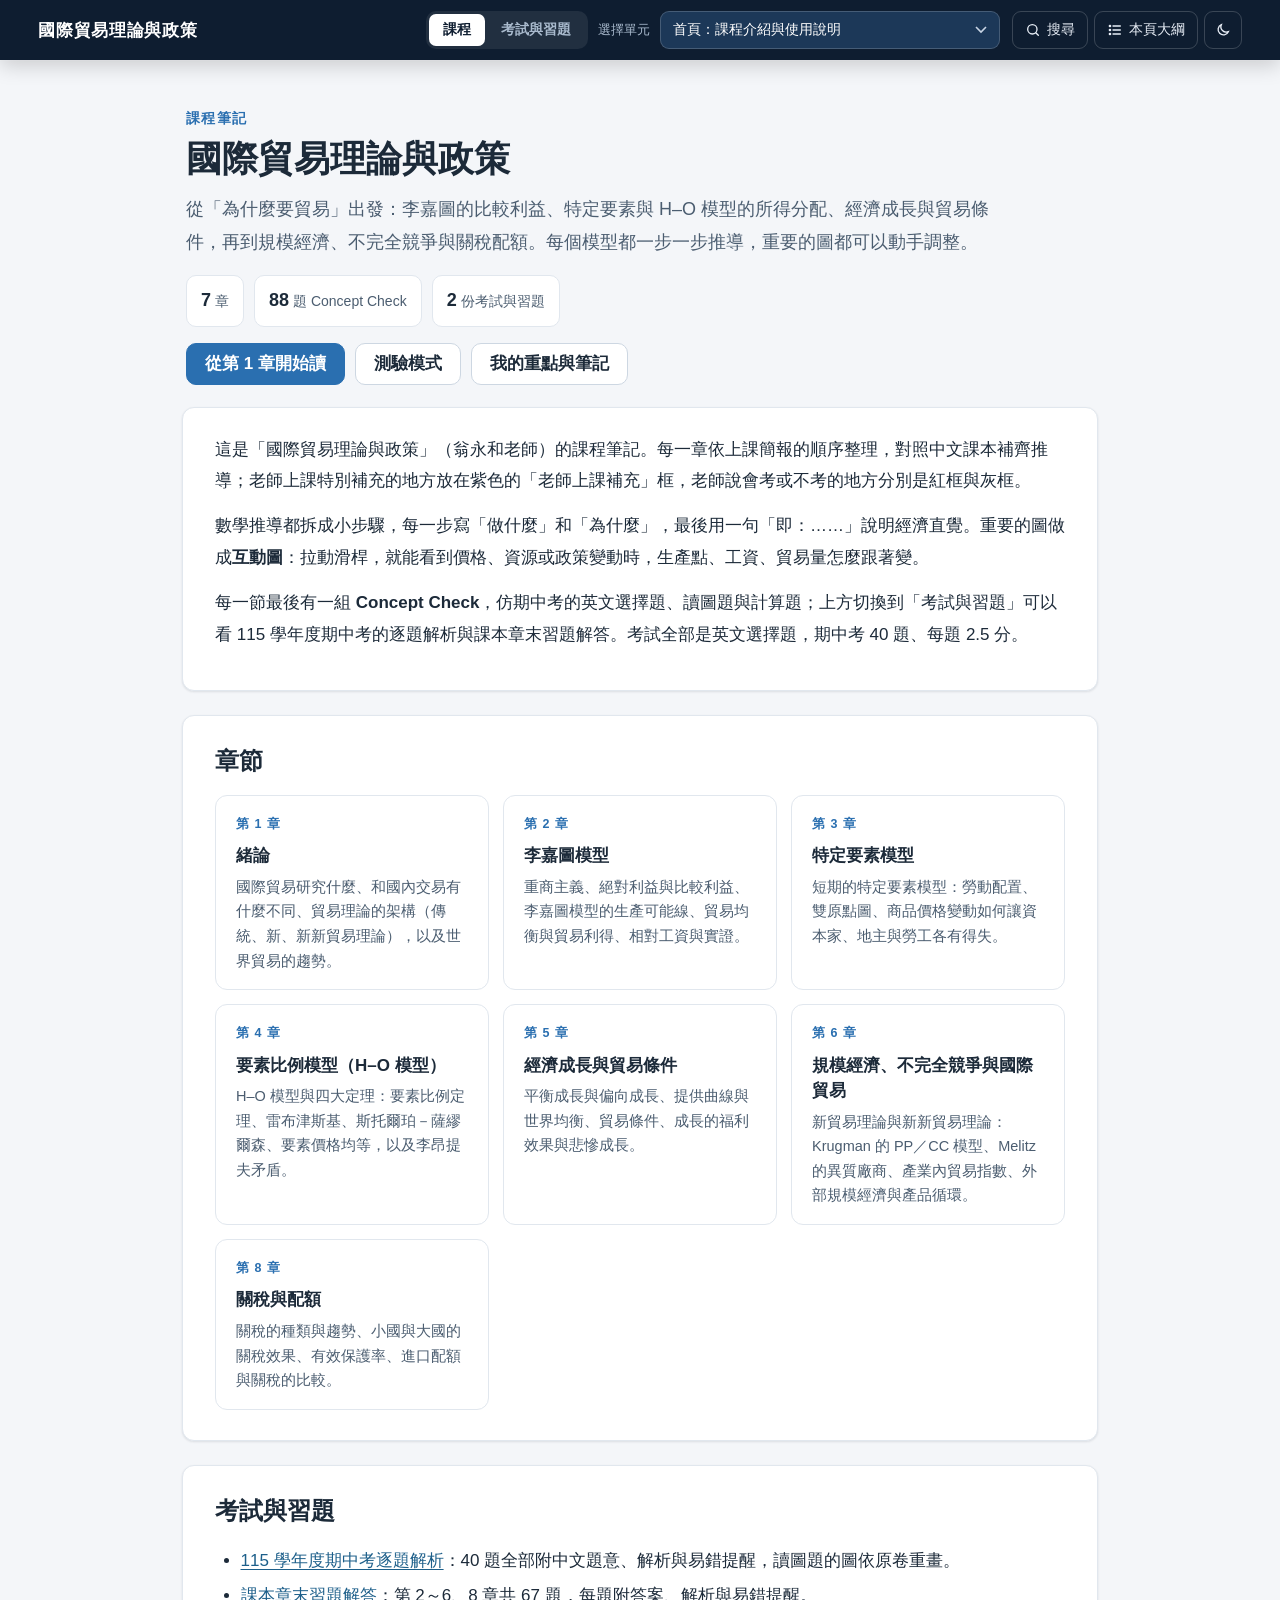
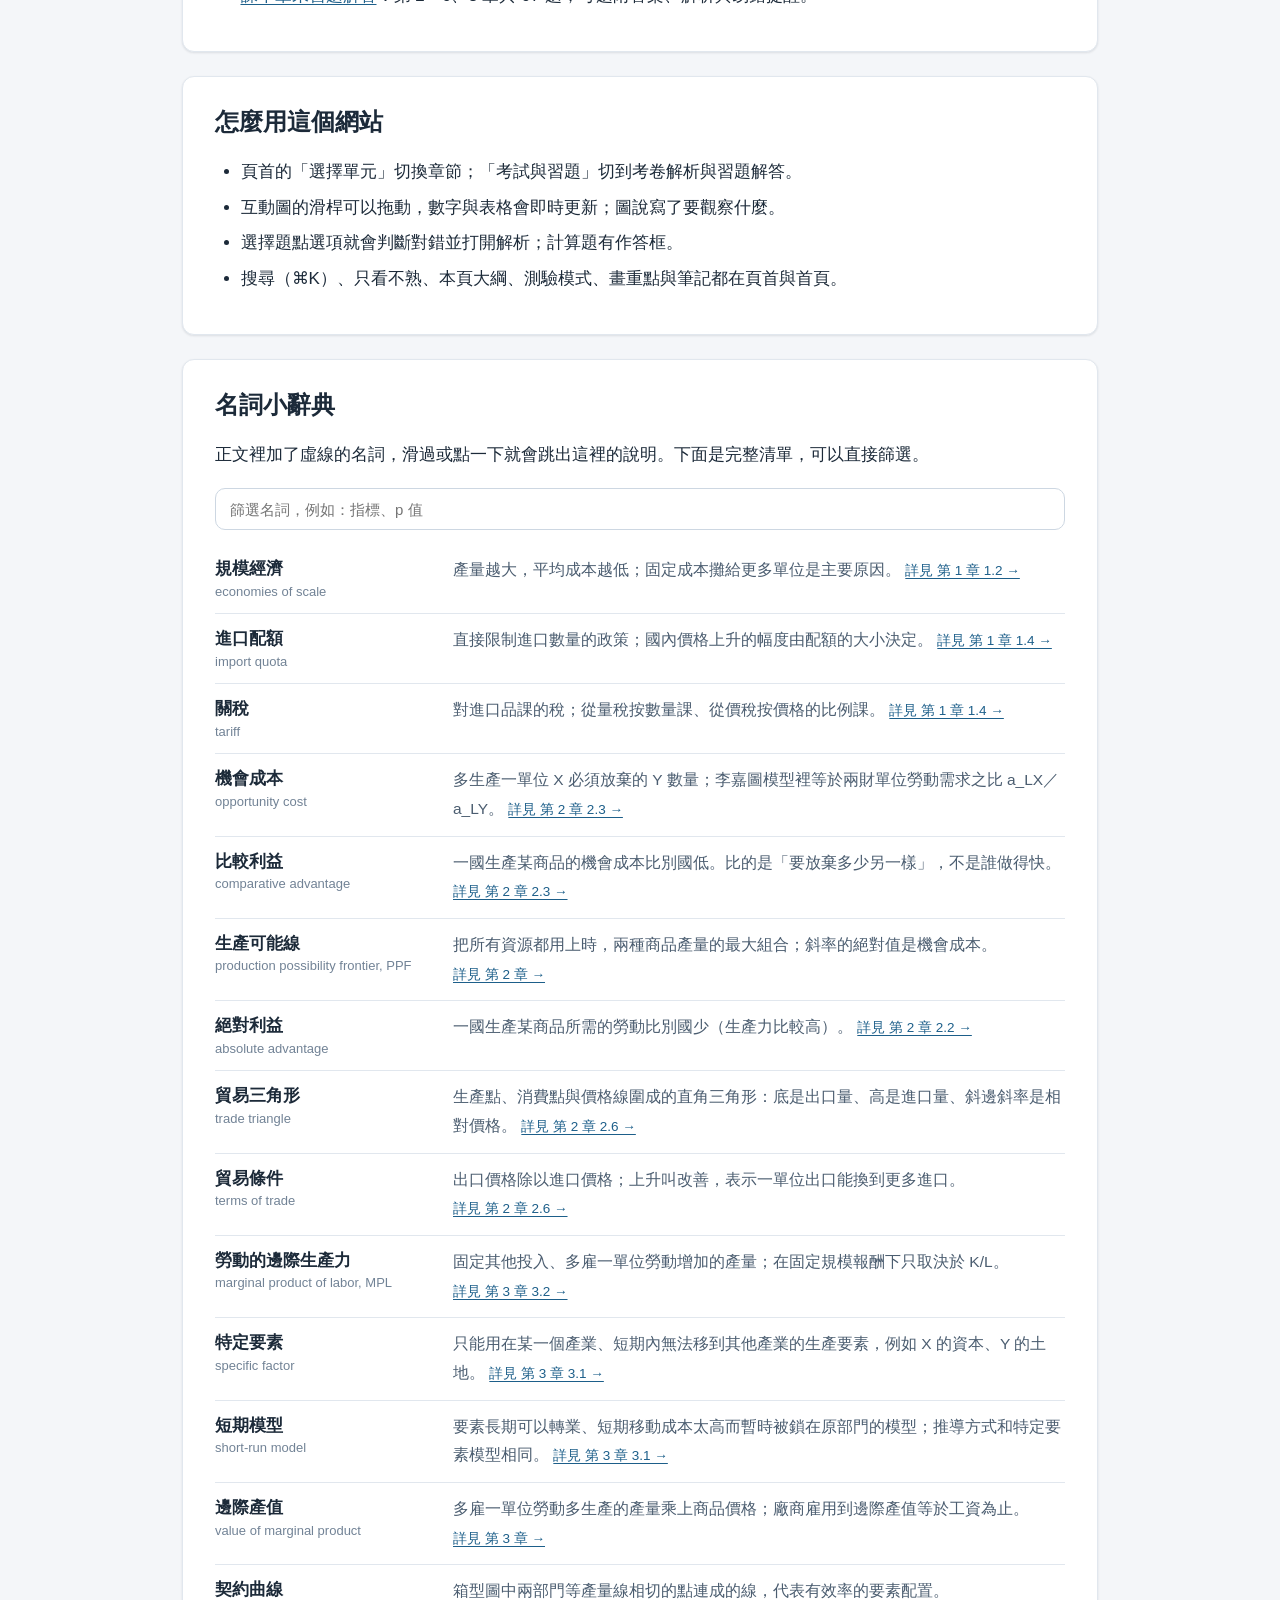
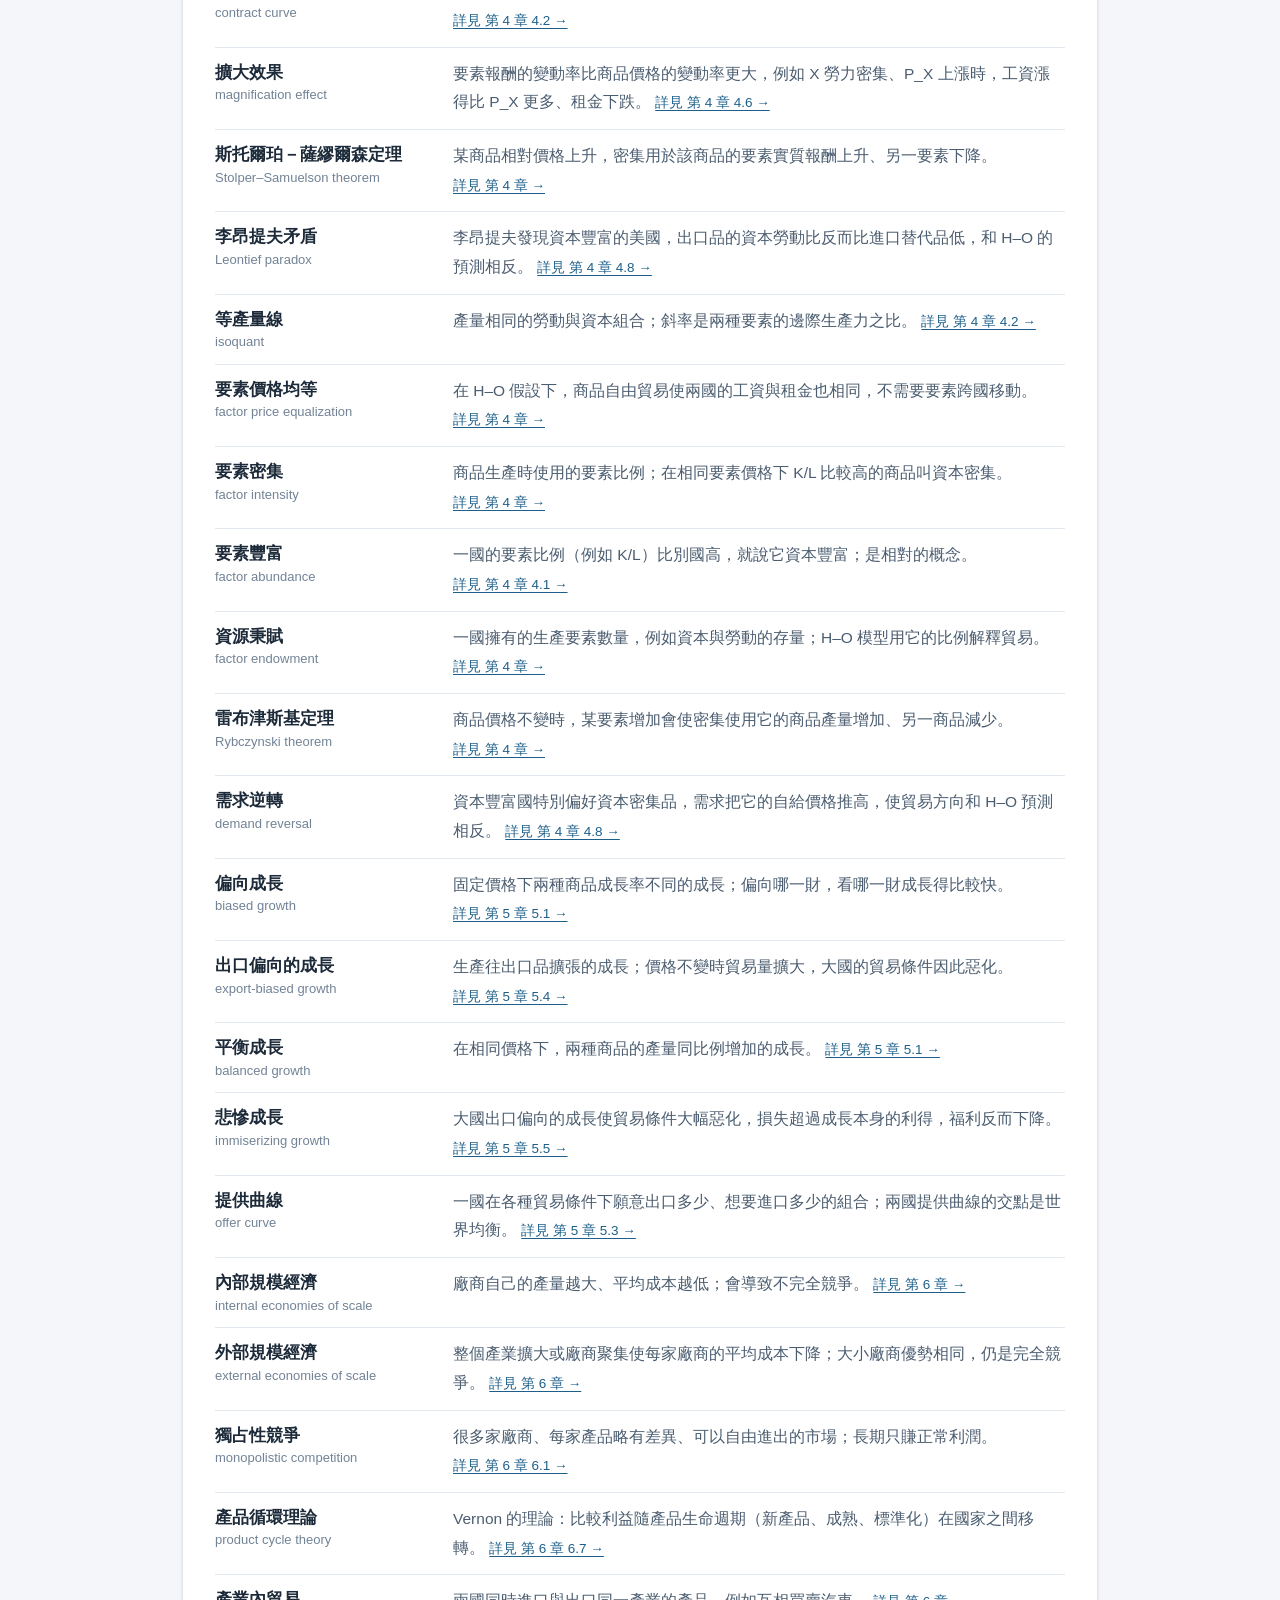
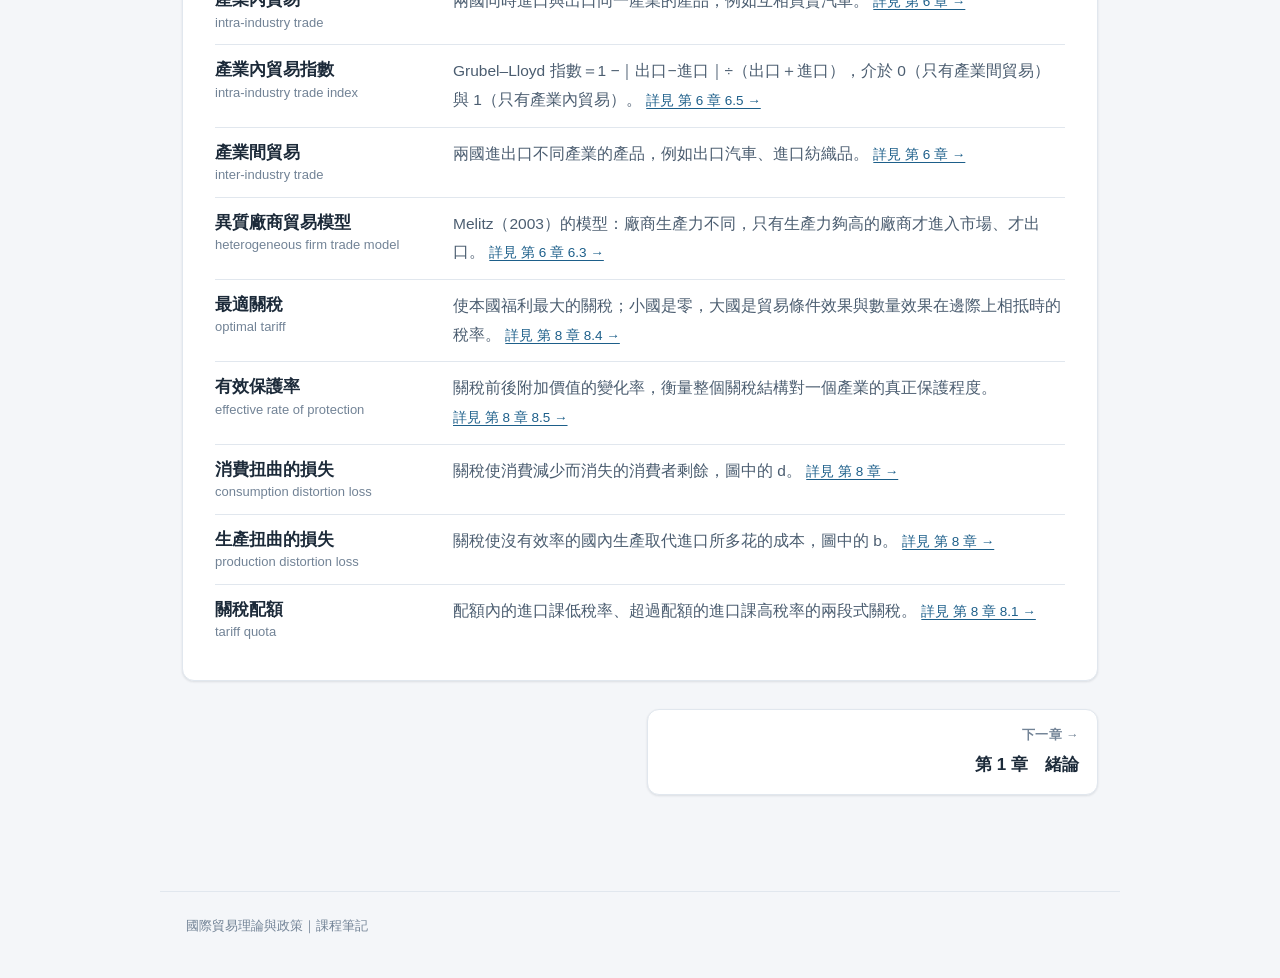
==== commit 4c18acee: "long" ====
--- a/index.html
+++ b/index.html
@@ -1,2 +1,36 @@
-<!doctype html><html lang="zh-Hant"><head><meta charset="utf-8"><meta name="viewport" content="width=device-width,initial-scale=1"><title>國際貿易｜課堂筆記</title><link rel="stylesheet" href="assets/katex/katex.min.css"><style>*{box-sizing:border-box}body{margin:0;background:#eef2f1;color:#193c48;font-family:"PingFang TC","Noto Sans TC",sans-serif;font-size:19px;line-height:1.95}nav{position:sticky;top:0;z-index:5;background:#173e4d;color:white;padding:14px 3%;display:flex;gap:16px;align-items:center;flex-wrap:wrap}select{font:inherit;width:650px;max-width:100%;padding:9px;border-radius:5px;border:1px solid #b5c8c8}main{max-width:1500px;margin:auto;padding:25px}.course[hidden]{display:none!important}.chapter-head{padding:10px 5px 30px}h1{font-size:31px;line-height:1.45}h2{font-size:25px;margin:3px 0 10px;line-height:1.5}h3{font-size:20px;color:#247c79;margin:18px 0 10px}article>h3:first-child{margin-top:0}p{margin:0 0 18px;overflow-wrap:anywhere}a{color:#247c79}.page{background:white;border:1px solid #dce5e2;border-radius:9px;margin-bottom:28px;scroll-margin-top:115px;overflow:hidden}.page>header{padding:20px 25px;border-bottom:1px solid #e5ebe8}.page>header>span,.source{font-size:14px;color:#627780}.download,.anchor{display:inline-block;margin-right:16px;font-size:15px}.flow{padding:26px;display:flow-root}.slide{float:left;width:48%;margin:0 28px 22px 0}figure{margin:0}img{display:block;width:100%;height:auto}.class-qa{margin:18px 0;padding:12px 0;border-top:1px solid #e2ece8}.class-qa p{margin:0 0 12px}.class-qa strong{display:inline-block;color:#176f70;background:#e3f1ec;padding:0 9px;border-radius:4px;margin-right:10px}.class-qa p strong:not(:first-child){display:inline;background:none;padding:0;margin:0;color:inherit}p strong{color:#123c46}.qa-answer{padding-top:3px}.diagram{clear:both;max-width:900px;margin:25px auto}.step{color:#28515e}h3.warn{color:#9a5b16}p.warn-item{background:#fdf6ec;border-left:3px solid #d99a3f;padding:10px 14px;margin:0 0 12px;border-radius:0 4px 4px 0}.math{overflow-x:auto;margin:18px 0 6px;padding:4px 0}.math .katex-display{margin:.5em 0}.katex{font-size:1.05em}.source{clear:both}@media(max-width:900px){main{padding:12px}.flow{padding:18px}.slide{float:none;width:100%;margin:0 0 24px}h1{font-size:25px}nav{position:static}select{width:100%}}@media print{nav,.download,.anchor{display:none}.course[hidden]{display:block!important}.page{break-after:page}}</style></head><body><nav><label for="chapter">章節</label><select id="chapter"><option value="1">第 1 章　緒論</option><option value="2">第 2 章　李嘉圖模型：古典貿易理論</option><option value="3">第 3 章　特定要素模型：貿易與所得重分配</option><option value="4">第 4 章　要素比例模型：資源秉賦與貿易</option><option value="5">第 5 章　經濟成長</option><option value="exercises">習題與參考解答</option><option value="midterm">期中考選擇題</option></select></nav><main class="course active" data-chapter="1" ><div class="chapter-head"><h1>第 1 章　緒論</h1><a class="download" href="pdf/chapter-01.pdf" download>下載整章 PDF</a></div><section class="page" id="ch1-p1"><header><span>簡報 PDF 第 1 頁</span><h2>緒論</h2><a class="anchor" href="#ch1-p1">頁面連結</a></header><div class="flow"><figure class="slide"><a href="assets/slides/ch1-01.png" target="_blank"><img src="assets/slides/ch1-01.png" loading="lazy" alt="第 1 章第 1 頁完整原始簡報"></a></figure><article><h3 class="sec">統整內容</h3><p class="prose"><strong>國際貿易</strong>（international trade）研究跨國交換如何形成，以及交換對生產、消費、價格與所得分配的影響。貿易理論解釋分工的原因，貿易政策分析政府改變交易條件後，誰受益、誰承擔成本。</p><h3 class="sec">老師補充與課堂問答</h3><p class="prose">老師以臺灣高科技產業切入：晶圓廠需要龐大的<strong>固定成本</strong>（fixed cost），只靠臺灣市場難以支撐大量生產。出口擴大市場，讓固定成本分攤到更多產品，降低<strong>平均成本</strong>（average cost）。這是<strong>規模經濟</strong>（economies of scale）的直覺，規模經濟的作用範圍是固定成本的分攤：產量越大，每件商品分到的固定成本越少，平均成本因此下降。可變成本不會隨產量下降，所以平均成本下降到某個產量之後就趨於平緩。<strong>即：出口的好處是把蓋廠房那筆錢攤給更多產品去負擔。</strong></p><p class="prose">學習與考試：老師強調簡報是授課提示，理解理論要串起假設、推論與結果，並閱讀課本完整文字。期中、期末採英文選擇題，以課本與實際授課範圍為主，題目會變化條件，不能只背原例。<strong>期末考口頭安排提前一週，最後一週仍講區域經濟整合但不列入該次考試，確切時間與教室依課程公告。</strong></p><p class="prose">期末報告占 20%。老師要求選一個貿易模型，修改假設，使用 AI 協助計算、作圖及寫作，再自行檢查結果是否合理。不合理時應查假設或推導，不能只要求 AI 給出自己想要的答案。課堂口述截止為 12 月 27 日 23:59，實際繳交時間仍須對照課程平台公告。</p><p class="prose">老師開場先用一條熟悉的生產函數說明一國的發展階段：橫軸是勞動、縱軸是產量，線一開始平緩，接著加速，到後段又趨於平緩。他把同一條線挪到國家層次：臺灣在三〇、四〇年代還是農業社會，位在平緩的起點；一九五〇年代開始往上走；真正起飛的那二十年，經濟成長率每年都是七％、八％；走到成熟階段之後，成長率回到三％就算表現不錯。<strong>即：成長率變低不一定是衰退，也可能只是走到了曲線後段。</strong></p><p class="prose">規模經濟的數字版本老師用晶圓廠講：蓋一座廠大約要兩千億元新臺幣，這筆錢是固定成本，不論做幾片都要先付。只做一片，這一片就要背兩千億；做兩片，每片攤到一千億。產量越大，每片分到的固定成本越少。接著他把這條推論接到出口：臺灣只有兩千三百萬人，每個人用十支手機也消化不掉這樣的產量，所以要把市場擴大到全世界，固定成本才攤得下去。<strong>即：高固定成本的產業一定要靠出口把量做大，不然成本降不下來。</strong></p><p class="prose">老師要同學對貿易的份量有感：臺灣貿易金額佔 GDP 的比重超過五成，從貧窮走到現在的生活水準，帶動的主力就是貿易。他也提到課堂當年的經濟成長率衝到十一％以上、打破近四年紀錄，股市只有高科技類股在漲。這些是老師課堂口述的數字（2026 年 9 月 9 日），本筆記未另行核對官方統計，引用時要回查主計總處。</p><p class="prose">老師用加薪的例子帶出機會成本：加薪當然是好處，但背後往往是更長的工時與體力的消耗，領不了幾次就撐不住。他把這句話稱作「一利帶一弊」，並說這就是經濟學講的機會成本。<strong>即：看到好處就要同時問，為了它放棄了什麼。</strong></p></article></div></section><section class="page" id="ch1-p2"><header><span>簡報 PDF 第 2 頁</span><h2>國際貿易的定義與分工</h2><a class="anchor" href="#ch1-p2">頁面連結</a></header><div class="flow"><figure class="slide"><a href="assets/slides/ch1-02.png" target="_blank"><img src="assets/slides/ch1-02.png" loading="lazy" alt="第 1 章第 2 頁完整原始簡報"></a></figure><article><h3 class="sec">統整內容</h3><p class="prose">貿易的核心是<strong>交換</strong>（exchange）。「物產各異其地」指出各地生產條件不同，「彼此互行交易」則描述透過交換取得需要的產品。在一國內進行的是國內貿易，跨國進行的是國際貿易。</p><p class="prose">研究不只問「出口多少、進口多少」，還要解釋為什麼某地生產某種產品，以及不同生產者如何<strong>分工</strong>（division of labor）。技術、資源秉賦、規模經濟等差異，會形成不同的貿易理論。</p><h3 class="sec">老師補充與課堂問答</h3><div class="class-qa"><p class="qa-question"><strong>問</strong>英文的 trade 一定指國際貿易嗎？</p><p class="qa-answer"><strong>答</strong>不一定。老師以小孩交換玩具為例，trade 本身可以指一般交易或交換。只有涉及跨國交易時，才是國際貿易。</p></div><h3 class="sec">課本其他內容</h3><p class="prose">課本將研究重點分成兩類：貿易理論解釋貿易為何發生及其後果，貿易政策研究政府如何改變交易。國內市場較容易透過要素移動與共同制度整合，跨國則有國界與政策自主性，因此地理相鄰的兩地仍可能屬於不同經濟市場。</p></article></div></section><section class="page" id="ch1-p3"><header><span>簡報 PDF 第 3 頁</span><h2>國際貿易與國內交易的差異</h2><a class="anchor" href="#ch1-p3">頁面連結</a></header><div class="flow"><figure class="slide"><a href="assets/slides/ch1-03.png" target="_blank"><img src="assets/slides/ch1-03.png" loading="lazy" alt="第 1 章第 3 頁完整原始簡報"></a></figure><article><h3 class="sec">統整內容</h3><p class="prose">本課以國家作為分析單位，關鍵是國內市場相對一體化，而國與國之間存在政策邊界。國家可自行訂定關稅、進出口管制等政策，商品跨境就可能面臨不同條件，跨境交易因此要多考慮一層政策變數：同一批商品在國內運送只看運費，出了國境還要加上關稅與管制。<strong>即：分析國際貿易時，國界本身就是一個會改變價格的因素。</strong></p><p class="prose">「國內地區不能作為基本單位」是本課模型的分析設定，不是說區域經濟不能研究。新竹與高雄也有產業差異，但同屬一國的制度與市場，通常不以各自海關或獨立對外貿易政策區隔。</p><h3 class="sec">老師補充與課堂問答</h3><p class="prose">老師以新竹科技業、高雄石化業及瑞士鐘錶說明<strong>產業聚集</strong>（agglomeration）：初期設廠或歷史條件可能吸引供應商、技術與人才，既有聚集再強化生產優勢。這些是課堂用來解釋歷史路徑的例子，聚集的來源是外部性：供應商、技術人員與熟練勞工集中在同一地，後來的廠商因此省下搜尋與協調成本，於是又繼續往同一地去。<strong>即：先來的廠商把環境養好了，後來的人才跟著來，不是那裡的人本來就比較會做。</strong></p><div class="class-qa"><p class="qa-question"><strong>問</strong>為什麼有國界，就需要另外研究貿易政策？</p><p class="qa-answer"><strong>答</strong>因為政府可以在跨境交易上施加稅負或限制。即使生產技術不變，政策也會改變進口價格、交易量與所得分配，因此要把國家政策的自主性納入分析。</p></div><h3 class="sec">課本其他內容</h3><p class="prose">進口不只提供最終消費，也提供出口生產所需原料、設備與零組件。國際市場則讓本國企業不受國內需求規模限制。這兩項作用須一起考慮，因此評估貿易的價值要同時看兩邊：進口壓低了出口產業的投入成本，出口則讓產量不受國內市場規模限制。<strong>即：買進來的東西有一部分是為了做出賣出去的東西。</strong></p></article></div></section><section class="page" id="ch1-p4"><header><span>簡報 PDF 第 4 頁</span><h2>貿易如何影響日常生活</h2><a class="anchor" href="#ch1-p4">頁面連結</a></header><div class="flow"><figure class="slide"><a href="assets/slides/ch1-04.png" target="_blank"><img src="assets/slides/ch1-04.png" loading="lazy" alt="第 1 章第 4 頁完整原始簡報"></a></figure><article><h3 class="sec">統整內容</h3><p class="prose">國際貿易讓一國取得本地不足、成本較高或無法有效生產的商品與投入品。進口不只是購買消費品，也提供出口產業所需的原料、零組件與設備。中斷貿易會縮小消費選擇並提高生產成本。</p><h3 class="sec">老師補充與課堂問答</h3><p class="prose">老師以豆漿所需的進口黃豆、棉製衣服所需的棉花，以及電腦、手機的跨國零組件說明依存關係。一件成品可能結合多國投入，要判斷價值分布，應逐一看各工序由哪一國完成：零組件、面板、晶片與組裝可能分屬不同國家，各自取得對應的附加價值。<strong>即：成品貼的是組裝地的標籤，錢卻是沿著整條供應鏈分掉的。</strong></p><p class="prose">簡報用「回到樹葉蔽體」強調依賴程度，應理解為說明生活水準可能大幅受損的誇張表述，這句話要讀成程度的誇張說法：若無法進口棉花與黃豆，國內仍能生產，但可用的原料種類減少、成本上升，生活水準會明顯下降。</p><div class="class-qa"><p class="qa-question"><strong>問</strong>為什麼生產技術很強，仍需要出口？</p><p class="qa-answer"><strong>答</strong>技術優勢不等於國內需求足夠。像晶圓製造需要先支付大量固定成本，必須服務更大的市場才能分攤成本。貿易讓專業生產的規模超過本國市場，並交換其他需要的商品。</p></div><p class="prose">老師把「沒有貿易會怎樣」講得很具體。豆漿來自黃豆，臺灣的黃豆幾乎全部仰賴進口；棉製衣服來自棉花，臺灣不種棉花；打開一臺電腦，主機板來自臺灣、CPU 來自美國、硬碟來自泰國，手機也是一樣的組合。<strong>即：不是少掉幾樣進口品而已，而是日常用的東西大多拆開來看都是多國合作的結果。</strong></p></article></div></section><section class="page" id="ch1-p5"><header><span>簡報 PDF 第 5 頁</span><h2>貿易理論的架構</h2><a class="anchor" href="#ch1-p5">頁面連結</a></header><div class="flow"><figure class="slide"><a href="assets/slides/ch1-05.png" target="_blank"><img src="assets/slides/ch1-05.png" loading="lazy" alt="第 1 章第 5 頁完整原始簡報"></a></figure><article><h3 class="sec">統整內容</h3><p class="prose"><strong>李嘉圖模型</strong>（Ricardian model）以相對勞動生產力解釋比較利益。<strong>特定要素模型</strong>（specific factors model）分析部分要素不能跨部門移動時，貿易如何改變要素所得。要素比例模型（Heckscher–Ohlin model）則從資源秉賦及商品要素密集度的差異，解釋貿易型態。</p><p class="prose">傳統模型通常採<strong>固定規模報酬</strong>（constant returns to scale）與<strong>完全競爭</strong>（perfect competition）。<strong>新貿易理論</strong>（new trade theory）納入規模經濟與不完全競爭。<strong>新新貿易理論</strong>（new new trade theory）進一步允許廠商生產力不同，分析哪些廠商只內銷、哪些能出口，以及貿易如何改變產業內資源配置。</p><p class="prose">概念補充：上述理論與分析工具不能一對一綁定，新貿易理論也有一般均衡模型。異質廠商的代表性研究為 Melitz（2003），其核心是不同生產力廠商的出口選擇與退出，而非把不同理論只按年代背誦。</p><h3 class="sec">老師補充與課堂問答</h3><p class="prose"><strong>一般均衡分析</strong>（general equilibrium analysis）同時考慮市場之間的連動。例如勞動總量固定時，工人轉入甲部門，就會影響乙部門的產出與工資。<strong>部分均衡分析</strong>（partial equilibrium analysis）則暫時固定其他條件，專注單一市場，例如只畫橘子的供需，分析課稅後的價格與數量。</p><div class="class-qa"><p class="qa-question"><strong>問</strong>為什麼規模經濟可能造成市場集中？</p><p class="qa-answer"><strong>答</strong>老師的推理是：產量較大的廠商可攤薄固定成本，較低成本有利於擴大銷量，部分小廠商可能因此退出。留下較少大型廠商時，市場接近<strong>寡占</strong>（oligopoly）。這是可能的作用機制，結果仍受產品差異、進入成本及規模經濟類型影響。</p></div><div class="class-qa"><p class="qa-question"><strong>問</strong>為什麼同一產業中，有些廠商出口，有些只內銷？</p><p class="qa-answer"><strong>答</strong>出口要負擔市場調查、建立通路及海外銷售等固定成本。生產力較高、單位成本較低的廠商，比較能以海外利潤支付這些成本。生產力較低但仍可獲利的廠商可能只留在國內市場。</p></div><p class="prose">老師也延伸提到<strong>海外直接投資</strong>（foreign direct investment）：有些廠商不只出口，還會在國外設廠。這需要另外考慮設廠成本與出口成本，屬於異質廠商模型的延伸，廠商要在兩筆固定成本之間取捨：出口要負擔運費與通路成本，設廠要負擔建廠與管理成本。哪一種划算取決於兩筆成本的相對大小與市場規模。<strong>即：要不要去當地蓋廠，看的是運過去比較貴還是蓋一座比較貴。</strong></p><p class="source">代表性研究：<a href="https://melitz.scholars.harvard.edu/publications/impact-trade-intra-industry-reallocations-and-aggregate-industry-productivity" target="_blank" rel="noopener">研究原始來源</a></p></article></div></section><section class="page" id="ch1-p6"><header><span>簡報 PDF 第 6 頁</span><h2>限制貿易與貿易自由化</h2><a class="anchor" href="#ch1-p6">頁面連結</a></header><div class="flow"><figure class="slide"><a href="assets/slides/ch1-06.png" target="_blank"><img src="assets/slides/ch1-06.png" loading="lazy" alt="第 1 章第 6 頁完整原始簡報"></a></figure><article><h3 class="sec">統整內容</h3><p class="prose"><strong>關稅</strong>（tariff）直接對跨境商品課稅。<strong>進口配額</strong>（import quota）限制可進口數量，<strong>出口配額</strong>（export quota）限制可出口數量。這些措施會改變國內外市場的連結，並影響價格與利益分配。</p><p class="prose"><strong>出口補貼</strong>（export subsidy）只對出口給予補助，<strong>生產補貼</strong>（production subsidy）則依生產給予補助，不以產品必須出口為條件。兩者都可能提高國內產出，但對國內銷售與消費的影響不同，差別在補貼的條件：出口補貼只在商品出口時給付，會把產品從國內市場拉向國外，國內供給因此減少、國內價格上升；生產補貼依產量給付，不問銷往何處，國內供給同時增加。<strong>即：一個鼓勵「賣到外國」，一個鼓勵「多做一些」，國內消費者的處境正好相反。</strong></p><p class="prose"><strong>貿易自由化</strong>（trade liberalization）可由一國單方面放寬限制，也可透過雙邊協商、多邊規則或區域協議推動。老師以<strong>世界貿易組織</strong>（World Trade Organization, WTO）說明多邊架構，以歐洲整合說明區域合作。<strong>自由貿易協定</strong>（free trade agreement, FTA）是降低成員間障礙的安排，歐盟的整合程度則更深。</p><h3 class="sec">老師補充與課堂問答</h3><div class="class-qa"><p class="qa-question"><strong>問</strong>課關稅有稅收，為什麼不能直接說對國家有利？</p><p class="qa-answer"><strong>答</strong>老師提醒要同時看成本：進口商品價格提高會使消費者受損，國內相關生產者可能受益，政府取得稅收。總效果要綜合各方變化及國際價格反應，要把三方加總才有答案：消費者因進口價格上升而受損，國內同類生產者因價格上升而受益，政府取得稅收。三者相加後還要扣掉因交易量減少而消失的那部分利益。<strong>即：關稅是把錢從買方手上移到賣方與政府手上，過程中還會漏掉一些。</strong></p></div><p class="prose">老師將產業政策、行政干預、策略性貿易政策，以及反傾銷、平衡措施列為後續討論。它們可能保護特定產業或改變競爭條件，評估時須說明政策目的、作用管道及代價。</p><p class="prose">老師把保護措施分成新舊兩代：舊保護主義主要是關稅與配額，新保護主義改用反傾銷稅、平衡稅與各種貿易審查等非關稅措施。出口配額的代表例子是中國大陸對稀土的出口管制。他也預告之後講貿易政策時，會用這一套理論來分析川普的關稅措施。</p><h3 class="sec">課本其他內容</h3><p class="prose">貿易政策也受政治經濟因素影響。受益集中、組織成本低的產業可能更積極遊說，消費者的損失則可能分散於許多人。因此實際政策不一定等於整體福利最大的方案。區域協議雖降低成員間障礙，對非成員與整體福利的影響仍須另行分析。</p><h3 class="warn">易錯提醒</h3><p class="warn-item">不能僅憑一國課關稅，就判定它一定是低度開發國家。</p></article></div></section><section class="page" id="ch1-p7"><header><span>簡報 PDF 第 7 頁</span><h2>世界貿易量與生產量的變化</h2><a class="anchor" href="#ch1-p7">頁面連結</a></header><div class="flow"><figure class="slide"><a href="assets/slides/ch1-07.png" target="_blank"><img src="assets/slides/ch1-07.png" loading="lazy" alt="第 1 章第 7 頁完整原始簡報"></a></figure><article><h3 class="sec">統整內容</h3><p class="prose">本頁表格是 1970～2015 年的歷史資料。各期間世界商品出口量成長率高於世界商品生產量成長率，呈現跨國交換比生產擴張更快的現象。這是表內期間的觀察，這張表說明的是 1970 到 2015 年間的平均趨勢：跨國交換的擴張快於生產的擴張，與同期運輸成本下降、關稅調降及生產流程跨國切分有關。要談目前的成長率，須另查近年資料。</p><p class="prose">製造品的出口成長通常高於表內農產品、礦產品的出口成長。老師認為製造業較能透過設備、技術與生產組織擴張，不像部分農礦產量直接受土地、礦藏限制，但實際差異仍有其他原因。</p><h3 class="sec">老師補充與課堂問答</h3><div class="class-qa"><p class="qa-question"><strong>問</strong>為什麼世界貿易表列出口就可以反映貿易活動，沒有再把進口加上去？</p><p class="qa-answer"><strong>答</strong>從交易本身看，一國的出口就是另一國的進口。全球加總時，兩者是同一批跨境交易的兩面，不能再相加當成兩倍交易量。實際統計可能因運保費、時點及申報口徑而不完全相等。</p></div></article></div></section><section class="page" id="ch1-p8"><header><span>簡報 PDF 第 8 頁</span><h2>商品、服務與數位貿易</h2><a class="anchor" href="#ch1-p8">頁面連結</a></header><div class="flow"><figure class="slide"><a href="assets/slides/ch1-08.png" target="_blank"><img src="assets/slides/ch1-08.png" loading="lazy" alt="第 1 章第 8 頁完整原始簡報"></a></figure><article><h3 class="sec">統整內容</h3><p class="prose">本頁原表列的是 2016 年商品出口、進口排名，其中中國商品出口占世界約 13.2%。這些數字的用途是認識當時的貿易結構，須保留年份，保留年份的用途是把數字當成當時貿易結構的切面來讀，例如看出製造品出口集中在哪幾個經濟體。</p><h3 class="sec">老師補充與課堂問答</h3><p class="prose">老師另展示較新年度的商品、服務與數位服務貿易資料，觀察臺灣商品貿易較強、服務與數位服務仍有發展空間。課堂口述的年份、排名與份額須待原始補充表核對，目前不以口述數字改寫原表。核心比較是不同類別的貿易表現可能差異很大，因此觀察一國的對外表現要分類別看：商品、服務與數位服務各有不同的生產條件與需求來源，名次可以差很多。<strong>即：很會賣東西不代表很會賣服務，兩件事要分開算。</strong></p><div class="class-qa"><p class="qa-question"><strong>問</strong>外國旅客來臺灣旅遊，為什麼可以算服務出口？</p><p class="qa-answer"><strong>答</strong>因為本國業者向非居民提供住宿、餐飲、旅遊等服務並取得收入。反過來，臺灣居民出國購買當地服務，是<strong>服務進口</strong>（services imports）。出口不一定要有實體貨品運出國境。</p></div><p class="prose">老師也提到金融、教育、運輸、顧問與數位服務。外國銀行在臺設點屬於廣義服務貿易的商業據點模式，不能直接把當地分行所有營收都算成跨境服務進口。不同統計分類必須區分。</p><div class="class-qa"><p class="qa-question"><strong>問</strong>為什麼出口很多的國家，進口也可能很多？</p><p class="qa-answer"><strong>答</strong>生產出口品常要先進口原料、關鍵零件與設備。<strong>全球價值鏈</strong>（global value chain）把生產步驟分散到多國，因此大量進口與出口可以同時發生，進口不必然妨礙出口。</p></div><p class="prose">老師用臺灣早期製造業、後來高科技產業的發展說明分工會變動，並提醒可提升旅遊及數位服務。服務出口較少並不等於國內服務業整體產值小，兩者衡量的對象不同。</p><p class="prose">老師把十年前後的排名擺在一起看。2015 年中國是最大商品出口國，佔世界出口約 13.2％，其後是美國、德國、日本、荷蘭；到 2025 年中國升到約 14.4％，臺灣的名次從第十八升到第十二，份額由 1.8％升到 2.4％。服務貿易出口以美國最大（約 12.7％），其次是英國、愛爾蘭、中國；臺灣的服務貿易出口排不進前三十，進口卻在第十，所以臺灣是商品貿易順差國、服務貿易逆差國。數位服務貿易同樣由美國、英國、愛爾蘭領先，臺灣約在第二十四。<strong>即：臺灣的強項集中在商品，服務與數位服務還沒跟上。</strong></p><p class="prose">老師也提到當年截至八月底、臺灣對美國的貿易順差約一千三百億美元，換算約三兆九千億元新臺幣。以上排名、份額與順差金額都是老師課堂口述（2026 年 9 月 9 日），本筆記未另行核對 WTO 與海關統計，引用前要回查原始資料與年份。</p></article></div></section><section class="page" id="ch1-p9"><header><span>簡報 PDF 第 9 頁</span><h2>章末</h2><a class="anchor" href="#ch1-p9">頁面連結</a></header><div class="flow"><figure class="slide"><a href="assets/slides/ch1-09.png" target="_blank"><img src="assets/slides/ch1-09.png" loading="lazy" alt="第 1 章第 9 頁完整原始簡報"></a></figure><article></article></div></section></main><main class="course " data-chapter="2" hidden><div class="chapter-head"><h1>第 2 章　李嘉圖模型：古典貿易理論</h1><a class="download" href="pdf/chapter-02.pdf" download>下載整章 PDF</a></div><section class="page" id="ch2-p1"><header><span>簡報 PDF 第 1 頁</span><h2>李嘉圖模型的核心問題</h2><a class="anchor" href="#ch2-p1">頁面連結</a></header><div class="flow"><figure class="slide"><a href="assets/slides/ch2-01.png" target="_blank"><img src="assets/slides/ch2-01.png" loading="lazy" alt="第 2 章第 1 頁完整原始簡報"></a></figure><article><h3 class="sec">統整內容</h3><p class="prose"><strong>李嘉圖模型</strong>（Ricardian model）問的是：生產技術不同的國家，為何即使一國所有產品的生產力都比較低，仍可透過分工與貿易互利？關鍵在<strong>比較利益</strong>（comparative advantage），即相對較低的機會成本，而非每項產品都必須比別國更有效率。</p><p class="prose">本章依序從重商主義、絕對利益進入比較利益，再用生產可能線、消費選擇與工資調整，解釋貿易型態及利得。模型簡稱「2×2×1」：兩國、兩種商品、一種生產要素。</p><h3 class="sec">老師補充與課堂問答</h3><p class="prose">老師提醒各模型切入角度不同：李嘉圖重視勞動生產力，要素比例模型重視資源秉賦，新貿易理論則納入規模經濟。</p><p class="prose">老師先把這學期要講的模型數清楚：李嘉圖模型、要素比例（H–O）模型、特定要素模型，加上新貿易理論裡的兩個模型，一共五個。他提醒這五個模型是國家考試考貿易理論時的主要範圍，幾乎不會跑出去。</p><p class="prose">老師以中國大陸說明新貿易理論的切入點。規模經濟的來源是固定成本：生產前要先投入一筆與產量無關的成本，產量越大，每件分攤到的固定成本越少，平均成本就越低。國內市場夠大的國家可以先把產量做上去，於是在這類商品上取得成本優勢並出口。他舉電動車與鋼鐵為例，兩者都需要大量固定設備投入。</p><p class="prose">老師用中鋼延伸說明這個機制的另一面。中鋼源自蔣經國時期十大建設中的大煉鋼廠，造船廠則成為今日的中船。鋼鐵有規模經濟，所以當中國大陸的鋼鐵以極大產量銷往世界各地、壓低國際鋼價時，中鋼的獲利受到擠壓。他並以股價反映公司前景的觀念作對照，說明股價買的是未來而不只是當期報酬率。課堂口述的股價與獲利數字是當時的例子，不作為現況資料。</p><h3 class="warn">易錯提醒</h3><p class="warn-item">不能拿一個模型去解釋它已假設排除的所有現象。</p></article></div></section><section class="page" id="ch2-p2"><header><span>簡報 PDF 第 2 頁</span><h2>貿易理論要回答的六個問題</h2><a class="anchor" href="#ch2-p2">頁面連結</a></header><div class="flow"><figure class="slide"><a href="assets/slides/ch2-02.png" target="_blank"><img src="assets/slides/ch2-02.png" loading="lazy" alt="第 2 章第 2 頁完整原始簡報"></a></figure><article><h3 class="sec">統整內容</h3><p class="prose">六個問題依序是：為什麼發生貿易、出口與進口什麼、如何改變生產消費及價格、是否取得貿易利得、誰的所得增加或減少，以及貿易與經濟成長如何互相影響。</p><h3 class="sec">老師補充與課堂問答</h3><p class="prose">「貿易型態」（pattern of trade）指一國出口與進口哪些商品。「貿易利得」（gains from trade）是福利變化，不是單看出口廠商的利潤，也不是只看貿易順差。各模型對六個問題的解釋能力不同，例如單一同質勞動模型難以分析不同要素間的所得重分配。</p><p class="prose">老師強調這六個問題是用來檢查模型的清單：每一個貿易理論都要回答同一組問題，差別只在它給的答案。第一個問題「貿易為什麼發生」的答案，李嘉圖模型說是勞動生產力差異，H–O 模型說是資源秉賦差異，特定要素模型說是特定要素存量，新貿易理論說是規模經濟。</p></article></div></section><section class="page" id="ch2-p3"><header><span>簡報 PDF 第 3 頁</span><h2>重商主義與古典學派的挑戰</h2><a class="anchor" href="#ch2-p3">頁面連結</a></header><div class="flow"><figure class="slide"><a href="assets/slides/ch2-03.png" target="_blank"><img src="assets/slides/ch2-03.png" loading="lazy" alt="第 2 章第 3 頁完整原始簡報"></a></figure><article><h3 class="sec">統整內容</h3><p class="prose"><strong>重商主義</strong>（mercantilism）把貴金屬累積視為國家富裕的表徵，認為世界財富有限。若一國透過出口大於進口取得黃金，另一國便流失黃金，因此把貿易看成<strong>零和遊戲</strong>（zero-sum game），傾向鼓勵出口、限制進口。</p><p class="prose">休姆的物價與金流機制（price–specie-flow mechanism）指出：金屬貨幣制度下，順差帶來黃金流入，貨幣增加推升國內物價，出口相對變貴，進口相對有吸引力，原有順差便有縮小的力量。逆差國的調整方向相反，因此不能只看到黃金流入，就認為順差能永久累積。</p><p class="prose">亞當斯密將注意力轉向生產與可享用的產品。分工若提高既定資源能生產的總量，兩國就有可分享的新增利益。老師以<strong>國內生產毛額</strong>（gross domestic product, GDP）說明生產能力，但 GDP 是一段期間的產出流量，兩者的差別在時間：GDP 是一段期間內新生產出來的流量，財富是累積到今天的存量。亞當斯密的轉向正是把注意力從存量（累積多少黃金）移到流量（每年能生產多少可享用的產品）。<strong>即：重商主義在數金庫，古典學派在數產線。</strong></p><h3 class="sec">老師補充與課堂問答</h3><p class="prose">老師用「央行把黃金換成本國貨幣」幫助理解貨幣供給的增加。這是講解金流與物價連動的類比，並非主張現代浮動匯率制度下，每次順差都會自動造成固定幅度的通膨或必然反轉為逆差。</p><p class="prose">老師先把重商主義的年代與持續時間交代清楚：大約起自 1500 年前後，這套看法流傳了約 250 年，期間幾乎沒有人懷疑，他以「一加一等於二流傳兩百五十年你就不會懷疑」形容當時的共識程度。</p><p class="prose">老師說明零和的推論怎麼來。世界的黃金白銀總量視為固定，兩國交易時彼此不收對方的貨幣，差額只能用黃金結算，所以順差國的黃金增加必然來自逆差國的減少，貿易因此被看成零和。對應的政策就是鼓勵出口、抑制進口：以關稅限制進口，以出口補貼促進出口。</p><p class="prose">老師把休姆的推論逐步講完，重點在重商主義漏掉的後半段。順差帶來黃金流入後，黃金本身不能直接買饅頭，民間必須把黃金換成本國貨幣，央行印鈔票買下黃金，貨幣供給因此增加；其他條件不變下工資與物價上漲，出口品變貴、競爭力下降，順差轉為逆差，黃金外流，貨幣供給減少，物價回跌，競爭力又恢復。所以順差與逆差會循環，不會永久累積。<strong>即：重商主義只看到黃金流進來那一步就停了，休姆把後面幾步接著算完。</strong></p><div class="class-qa"><p class="qa-question"><strong>問</strong>亞當斯密說的「財富」和重商主義說的有什麼不同？</p><p class="qa-answer"><strong>答</strong>重商主義把財富看成一國擁有的貴金屬存量，亞當斯密把財富看成一國的生產能量，用現在的術語就是 GDP。生產能量提高，人民能享用的產品變多，生活水準才會上升。而提高生產能量的途徑之一就是各國依比較利益專業分工再交換，所以貿易是雙贏而不是零和。<strong>即：財富不是金庫裡有多少，是一年能做出多少東西。</strong></p></div></article></div></section><section class="page" id="ch2-p4"><header><span>簡報 PDF 第 4 頁</span><h2>絕對利益：比較每單位所需勞動</h2><a class="anchor" href="#ch2-p4">頁面連結</a></header><div class="flow"><figure class="slide"><a href="assets/slides/ch2-04.png" target="_blank"><img src="assets/slides/ch2-04.png" loading="lazy" alt="第 2 章第 4 頁完整原始簡報"></a></figure><article><h3 class="sec">統整內容</h3><p class="prose">絕對<strong>利益</strong>（absolute advantage）比較生產同一商品所需的投入。投入較少，代表每單位投入的產量較高。本例衣服在臺灣需 10 人、美國需 20 人，臺灣有絕對利益。機器在臺灣需 200 人、美國需 100 人，美國有絕對利益。</p><h3 class="sec">老師補充與課堂問答</h3><p class="prose">老師當場更正：同一國內、兩部門之間的勞工視為同質，可以轉換部門。兩國的生產效率可以不同，並不是假設兩國生產同一商品所需勞動完全相同。</p><div class="class-qa"><p class="qa-question"><strong>問</strong>表中的人數越大，代表生產力越高嗎？</p><p class="qa-answer"><strong>答</strong>不是。表中是生產一單位商品需要多少勞動，數字越大，效率反而越低。每單位勞動的產量等於該係數的倒數，例如需要 10 人生產一件，則每人對應 1/10 件。</p></div><p class="prose">老師當場更正了一句口誤，更正後的假設是：同一國之內的工人同質，臺灣的工人不論做衣服或做機器都是同一批、素質相同，美國也是；但臺灣的工人與美國的工人不同質，兩國的生產效率本來就可以不一樣。所以表中臺灣做衣服用的人比較少、美國做機器用的人比較少，是兩國各自的效率差異。</p><p class="prose">老師說明這張表為什麼方向清楚：絕對利益只要直接比同一商品所需的人數，臺灣 10 人對美國 20 人、臺灣 200 人對美國 100 人，大於小於一眼可見。他預告下一個概念要比的是機會成本，方向會反過來。</p></article></div></section><section class="page" id="ch2-p5"><header><span>簡報 PDF 第 5 頁</span><h2>絕對利益下的分工計算</h2><a class="anchor" href="#ch2-p5">頁面連結</a></header><div class="flow"><figure class="slide"><a href="assets/slides/ch2-05.png" target="_blank"><img src="assets/slides/ch2-05.png" loading="lazy" alt="第 2 章第 5 頁完整原始簡報"></a></figure><article><h3 class="sec">統整內容</h3><p class="prose">維持兩國勞動總量不變，將工人移往各自有效率的產業，就能增加世界產出。以下用原表的人數核算。</p><p class="step">① 臺灣少做 1 臺機器，釋出 200 人，改做衣服可增加 200÷10＝20 件。</p><p class="step">② 美國少做 10 件衣服，釋出 10×20＝200 人，改做機器可增加 200÷100＝2 臺。</p><p class="step">③ 世界衣服淨增加 20−10＝10 件，機器淨增加 2−1＝1 臺。兩國沒有額外增加勞動，新增產出來自資源配置改善。</p><h3 class="sec">老師補充與課堂問答</h3><div class="class-qa"><p class="qa-question"><strong>問</strong>新增的 10 件衣服與 1 臺機器，應該全部由某一國取得嗎？</p><p class="qa-answer"><strong>答</strong>老師強調合作要有雙方都能接受的利益分配，不能只看總產出增加便認定每國一定得利。最終透過交換比率決定利益如何分配，雙方均較不合作時有利，才有自願持續交易的誘因。</p></div><p class="prose">老師特別點出這段計算的關鍵在於「工作量沒有增加」：臺灣的工人只是從機器部門走到衣服部門，美國的工人只是從衣服部門走到機器部門，兩國投入的勞動總量完全沒變，多出來的 10 件衣服與 1 臺機器純粹來自分工。</p><p class="prose">老師強調新增的利益必須分配。若新增的全由美國拿走，臺灣沒有理由合作；全由臺灣拿走，美國也不會合作。實際上由誰拿多少要透過協商決定，但只要雙方都分到一些，合作就能持續。<strong>即：合作生出來的那一塊要兩邊都分到，這門生意才做得下去。</strong></p></article></div></section><section class="page" id="ch2-p6"><header><span>簡報 PDF 第 6 頁</span><h2>絕對利益的結論與不足</h2><a class="anchor" href="#ch2-p6">頁面連結</a></header><div class="flow"><figure class="slide"><a href="assets/slides/ch2-06.png" target="_blank"><img src="assets/slides/ch2-06.png" loading="lazy" alt="第 2 章第 6 頁完整原始簡報"></a></figure><article><h3 class="sec">統整內容</h3><p class="prose">依絕對利益分工，本例臺灣擴張衣服、美國擴張機器，再交換彼此需要的產品。世界總產出增加，所以貿易可以是<strong>正和遊戲</strong>（positive-sum game），不必是一國得利、另一國等額受損。</p><h3 class="sec">老師補充與課堂問答</h3><p class="prose">老師用臺灣進口汽車、出口電子產品說明分工直覺，再提出歷史上的低生產力經濟體也能出口的現象：若一國兩種商品都需要較多勞動，單靠「各有一項絕對優勢」的說法，就不足以解釋貿易。這是引入比較利益的原因。</p><p class="prose">老師用兩個現象說明絕對利益能解釋什麼：臺灣每年從歐洲進口汽車，是因為臺灣生產汽車的技術不如歐美；臺灣大量出口電子產品到東南亞，是因為臺灣在電子產品上相對有絕對利益。</p><p class="prose">接著是絕對利益解釋不了的現象：1970 年代臺灣的生產條件樣樣不如美國，卻與美國有緊密的貿易，而且長期順差。依絕對利益的說法，樣樣不如別人的國家沒有分工與貿易的空間，這與事實不符，所以必須換一個判準。<strong>即：樣樣輸人還是做成了生意，表示判斷標準選錯了。</strong></p></article></div></section><section class="page" id="ch2-p7"><header><span>簡報 PDF 第 7 頁</span><h2>比較利益：看放棄了多少其他產品</h2><a class="anchor" href="#ch2-p7">頁面連結</a></header><div class="flow"><figure class="slide"><a href="assets/slides/ch2-07.png" target="_blank"><img src="assets/slides/ch2-07.png" loading="lazy" alt="第 2 章第 7 頁完整原始簡報"></a></figure><article><h3 class="sec">統整內容</h3><p class="prose">比較利益以<strong>機會成本</strong>（opportunity cost）判斷。某國多生產一單位 X，必須放棄多少 Y？在兩國間比較這個數值，機會成本較低者對 X 有比較利益。各國的相對生產力不同，即使某國兩項絕對效率都落後，也可能對其中一項具有比較利益。</p><h3 class="sec">老師補充與課堂問答</h3><p class="prose">老師以企業家與家務工作說明：企業家即使打掃也很快，但他花時間打掃，可能放棄價值更高的工作。雇人協助家務可讓雙方專注機會成本較低的活動。判斷依據不是誰比較有能力，而是做這件事放棄的最佳替代用途。</p><p class="prose">老師補上出處：李嘉圖於 1817 年出版《政治經濟學及賦稅原理》，在書中主張國與國之間的貿易基礎不是絕對利益而是比較利益。</p><p class="prose">老師把比較利益連到日常用語：「我做這件事沒有比較利益」是正確的用法，指的是我雖然樣樣不如你，但某些事我更不如你，那些就是我沒有比較利益的事；相對沒那麼吃力的那些，才是我有比較利益的地方。他並以「天生我材必有用」總結，兩個國家或兩個人之間一定各有相對擅長的項目。</p><p class="prose">老師以郭台銘家中聘幫傭說明機會成本。他即使打掃也做得好，但他打掃的機會成本太高，把同樣的時間用在經營事業價值更大，所以找人代勞，雙方都划算。<strong>即：請人做不是因為自己做不來，是因為自己的時間可以換到更值錢的東西。</strong></p><h3 class="sec">課本其他內容</h3><p class="prose">課本以咖啡說明「會生產」不等於「應自行生產」：土地若有價值更高的替代用途，種植咖啡的機會成本仍可能太高。咖啡生豆種植與烘焙、品牌等階段也有不同的技術與資源需求，因此生產地與高單價加工品來源不必相同。</p></article></div></section><section class="page" id="ch2-p8"><header><span>簡報 PDF 第 8 頁</span><h2>比較利益的機會成本計算</h2><a class="anchor" href="#ch2-p8">頁面連結</a></header><div class="flow"><figure class="slide"><a href="assets/slides/ch2-08.png" target="_blank"><img src="assets/slides/ch2-08.png" loading="lazy" alt="第 2 章第 8 頁完整原始簡報"></a></figure><article><h3 class="sec">統整內容</h3><p class="prose">本例改成臺灣每件衣服需 25 人、每臺機器需 200 人，美國分別需 20 人與 100 人。美國兩項都有絕對利益，但比較利益必須在各國內先算機會成本，再跨國比較。</p><p class="step">① 臺灣做 1 件衣服的機會成本＝25÷200＝1/8 臺機器。美國＝20÷100＝1/5 臺機器。因為 1/8＜1/5，臺灣對衣服有比較利益。</p><p class="step">② 臺灣做 1 臺機器的機會成本＝200÷25＝8 件衣服。美國＝100÷20＝5 件衣服。因為 5＜8，美國對機器有比較利益。</p><h3 class="sec">老師補充與課堂問答</h3><div class="class-qa"><p class="qa-question"><strong>問</strong>為什麼衣服的機會成本是 25÷200，而不是 200÷25？</p><p class="qa-answer"><strong>答</strong>要先問「多做 1 件衣服，需要抽走幾個人」。需抽走 25 人，而每臺機器需 200 人，所以放棄的是 25/200 臺機器。若算 200/25，得到的是一臺機器的機會成本，單位變成衣服，回答了不同問題。</p></div><p class="prose">老師示範怎麼從人數表算出機會成本表。臺灣要多做一件衣服就得從機器部門抽 25 人，而一臺機器要 200 人，所以一件衣服的機會成本是 25/200＝1/8 臺機器；臺灣多做一臺機器要抽 200 人，所以機會成本是 200/25＝8 件衣服。美國同理得到 20/100＝1/5 與 100/20＝5。</p><p class="prose">老師要大家注意方向反轉：以人數看，臺灣兩項都比美國多，兩個都是大於；改以機會成本看，臺灣的衣服 1/8 小於美國的 1/5，變成小於。比較利益就落在數字小的那一格，所以臺灣在衣服、美國在機器。<strong>即：換成「做這個要放棄多少那個」來比，輸贏就換邊了。</strong></p></article></div></section><section class="page" id="ch2-p9"><header><span>簡報 PDF 第 9 頁</span><h2>沒有絕對利益，仍可增加總產出</h2><a class="anchor" href="#ch2-p9">頁面連結</a></header><div class="flow"><figure class="slide"><a href="assets/slides/ch2-09.png" target="_blank"><img src="assets/slides/ch2-09.png" loading="lazy" alt="第 2 章第 9 頁完整原始簡報"></a></figure><article><h3 class="sec">統整內容</h3><p class="prose">依比較利益調整生產，臺灣多做衣服、美國多做機器，兩國不增加勞動也能提高世界產出。</p><p class="step">① 臺灣少做 1 臺機器，釋出 200 人，增加衣服 200÷25＝8 件。</p><p class="step">② 美國少做 6 件衣服，釋出 6×20＝120 人，增加機器 120÷100＝1.2 臺。</p><p class="step">③ 世界衣服淨增加 8−6＝2 件，機器淨增加 1.2−1＝0.2 臺。</p><h3 class="sec">老師補充與課堂問答</h3><p class="prose">老師強調這個新增產出是分工的結果，不是工作時間增加。兩國再透過交換分配成果，因此「兩項都比較差」不能推出「完全沒有貿易機會」。</p><p class="prose">老師在這一步之後說明為什麼還要再建模型。用 25、200、20、100 這些數字只能得到一個概念，沒辦法再往下推；要把概念寫成符號與方程式，才能推出工資區間、價格範圍與福利分解這些進一步的結論。<strong>即：數字只夠說明一次，符號才能一路算下去。</strong></p><h3 class="warn">易錯提醒</h3><p class="warn-item">不是增加 1.2 臺，因為還要扣掉臺灣減少的 1 臺。</p></article></div></section><section class="page" id="ch2-p10"><header><span>簡報 PDF 第 10 頁</span><h2>雙方有利的交換比率</h2><a class="anchor" href="#ch2-p10">頁面連結</a></header><div class="flow"><figure class="slide"><a href="assets/slides/ch2-10.png" target="_blank"><img src="assets/slides/ch2-10.png" loading="lazy" alt="第 2 章第 10 頁完整原始簡報"></a></figure><article><h3 class="sec">統整內容</h3><p class="prose">臺灣一臺機器的國內機會成本為 8 件衣服，美國為 5 件。若一臺機器能交換的衣服介於 5 與 8 件之間，臺灣以出口衣服換機器會比自己生產省資源，美國出口機器換衣服也較有利。</p><p class="step">推導示例：假設 1 臺機器換 6 件衣服。臺灣自製機器需 200 人，改做 6 件衣服只需 6×25＝150 人，再換回機器，節省 50 人。美國自製 6 件衣服需 6×20＝120 人，改做 1 臺機器只需 100 人，再換回衣服，節省 20 人。</p><p class="prose">因此兩國嚴格互利的範圍可寫成 $5 &lt; P_{\text{機器}}/P_{\text{衣服}} &lt; 8$，或 $\frac{1}{8} &lt; P_{\text{衣服}}/P_{\text{機器}} &lt; \frac{1}{5}$。等號時一方可能只是不變差，而非嚴格獲益。</p></article></div></section><section class="page" id="ch2-p11"><header><span>簡報 PDF 第 11 頁</span><h2>模型假設與符號</h2><a class="anchor" href="#ch2-p11">頁面連結</a></header><div class="flow"><figure class="slide"><a href="assets/slides/ch2-11.png" target="_blank"><img src="assets/slides/ch2-11.png" loading="lazy" alt="第 2 章第 11 頁完整原始簡報"></a></figure><article><h3 class="sec">統整內容</h3><p class="prose">兩國為本國 H 與外國 F，商品為 X、Y，唯一投入是勞動。勞動總量分別為 L、L*，固定且充分就業。$a_{LX}$、$a_{LY}$ 為本國每單位產出所需勞動，外國以星號表示，兩國的投入係數可不同。</p><p class="prose">投入係數固定，所以單一要素技術具有<strong>固定規模報酬</strong>（constant returns to scale）。勞工可在國內部門間自由移動，不能跨國移動。產品與勞動市場皆為<strong>完全競爭</strong>（perfect competition）。自由貿易分析另排除關稅、運輸成本等價格障礙。</p><h3 class="sec">老師補充與課堂問答</h3><div class="class-qa"><p class="qa-question"><strong>問</strong>為什麼經濟模型要假設「其他條件不變」？現實不是一直變動嗎？</p><p class="qa-answer"><strong>答</strong>老師以學歷與收入為例：若直接拿不同產業、經歷與職務的人相比，就無法把收入差異歸因於學歷。先控制其他影響因素，才能辨識想研究的作用。本模型固定規模報酬並排除市場力，就是先隔離其他貿易原因，專注生產技術差異。</p></div><p class="prose">老師另以老鼠實驗說明控制變因：大小、年齡不同的老鼠，跑速差異不能全歸因於是否吃維他命。這是理解控制條件的類比，並非完整的實驗設計。模型的假設應服務研究問題，之後也可放寬假設，觀察結論是否改變。</p><p class="prose">老師逐條說明符號的意思。本國記為 H、外國記為 F，兩種財貨記為 X（衣服）與 Y（機器）。$a_{Li}$ 是本國生產一單位 i 所需的勞動投入，i 可以是 X 或 Y，所以表中的 25 就是 $a_{LX}$、200 就是 $a_{LY}$，外國加星號，100 就是 $a^{*}_{LY}$。勞動總量固定時在符號上加一橫，說清楚之後也可以省略不寫。</p><p class="prose">老師用數字說明投入係數為常數代表什麼：做一件衣服 25 人，做兩件就是 50 人，三件 75 人，完全等比例，這就是固定規模報酬。若做兩件只要 45 人，就是規模報酬遞增，那屬於新貿易理論的範圍。<strong>即：係數固定的意思是產量加倍、用人也剛好加倍。</strong></p><p class="prose">老師解釋兩個移動假設。勞工可在國內兩部門之間移動，而且移過去就能做，不存在技能銜接的問題，他以在 7-ELEVEN 與萊爾富之間換工作比喻；勞工不能跨國移動，所以模型裡沒有外勞的問題。</p><div class="class-qa"><p class="qa-question"><strong>問</strong>為什麼要把這麼多條件假設成固定？現實明明都在變。</p><p class="qa-answer"><strong>答</strong>因為要分離出想研究的那一條管道。固定規模報酬是為了擋住規模經濟造成的貿易，完全競爭是為了擋住獨占寡占造成的貿易；這兩條管道都被擋住之後，模型裡若仍出現貿易，就只可能來自唯一還被允許不同的那一項——勞動生產力。<strong>即：先把其他出口都封起來，剩下的那扇門就是答案。</strong></p></div><p class="prose">老師以收入為例說明「其他條件不變」為什麼合理。拿一位博士的收入和一位專科學歷的企業經營者相比，不能用來否定「高學歷對應高收入」，因為兩人的產業、職位、經歷、性別等條件全都不同。要看學歷本身的作用，必須先把其他影響收入的因素控制住。</p><p class="prose">老師再以國中做過的實驗說明同一件事。要檢驗維他命 C 能不能讓老鼠跑得更快，若隨便抓十隻大小不一的老鼠分成兩組，結果只會反映體型差異；正確作法是取同一隻母鼠剛生下的十隻幼鼠，把體型與出生時間都控制住再分組。他指出經濟學說的「其他條件不變」就是實驗組對照組的同一個概念。</p></article></div></section><section class="page" id="ch2-p12"><header><span>簡報 PDF 第 12 頁</span><h2>生產可能線：資源限制與斜率</h2><a class="anchor" href="#ch2-p12">頁面連結</a></header><div class="flow"><figure class="slide"><a href="assets/slides/ch2-12.png" target="_blank"><img src="assets/slides/ch2-12.png" loading="lazy" alt="第 2 章第 12 頁完整原始簡報"></a></figure><article><h3 class="sec">統整內容</h3><p class="prose">充分就業條件為 $a_{LX} \cdot Q_{X} + a_{LY} \cdot Q_{Y} = L$。左側分別是 X、Y 部門使用的勞動，加總等於可用總勞動。整理得 $Q_{Y} = \frac{L}{a_{LY}} - (\frac{a_{LX}}{a_{LY}})Q_{X}$，形成<strong>生產可能線</strong>（production possibility frontier, PPF）。</p><p class="step">① 全部勞動做 X：$Q_{X} = \frac{L}{a_{LX}}$，$Q_{Y} = 0$。全部做 Y：$Q_{Y} = \frac{L}{a_{LY}}$，$Q_{X} = 0$，得到兩軸截距。</p><p class="step">② 橫軸為 X、縱軸為 Y 時，斜率是 $-\frac{a_{LX}}{a_{LY}}$，絕對值是多生產 1 單位 X 所放棄的 Y。斜率的倒數絕對值才是 Y 的機會成本。</p><p class="prose">圖形補充：若以傾斜角表示，機會成本對應的是角度的正切值，不是角度本身。圖中統一以斜率標示，避免混淆。</p><div class="math"><div class="tex">\[a_{LX}Q_X+a_{LY}Q_Y=L\]</div></div><p class="step">先將 X 使用的勞動移到右側，再除以正的 $a_{LY}$，得到以 $Q_{Y}$ 為縱軸的直線。負號表示增加 X 必須減少 Y，係數的單位是每單位 X 所犧牲的 Y。</p><div class="math"><div class="tex">\[Q_Y=\frac{L-a_{LX}Q_X}{a_{LY}}=\frac{L}{a_{LY}}-\frac{a_{LX}}{a_{LY}}Q_X\]</div></div><div class="math"><div class="tex">\[\frac{dQ_Y}{dQ_X}=-\frac{a_{LX}}{a_{LY}}\]</div></div><h3 class="sec">老師補充與課堂問答</h3><div class="class-qa"><p class="qa-question"><strong>問</strong>為什麼這裡的生產可能線是直線，不是一般課本中的彎曲線？</p><p class="qa-answer"><strong>答</strong>因為本模型只有同質勞動，而且兩部門的單位勞動投入係數固定，轉移勞動時機會成本不變。直線不能只歸因於「固定規模報酬」四個字，多要素且部分投入固定的模型，即使技術規模報酬固定，仍可能有遞增的機會成本。</p></div><p class="prose">老師說明這條式子每一項的身分：$a_{LX} \cdot Q_{X}$ 是 X 部門的勞動需求（每單位 X 要 $a_{LX}$ 人，要做 $Q_{X}$ 單位就要這麼多人），$a_{LY} \cdot Q_{Y}$ 是 Y 部門的勞動需求，兩者相加是整個經濟體的勞動需求，等號右邊的 L 是勞動供給。兩邊相等就是勞動市場充分就業。</p><p class="prose">老師對照經濟學原理裡那條凹向原點的生產可能線，說明這裡為什麼是直線：原來的彎曲來自機會成本遞增，而本章假設投入係數固定、機會成本不變，所以線被拉直了。兩條都叫生產可能線，只是這一條平到成為直線。<strong>即：彎不彎看的是越做越貴還是一直一樣貴。</strong></p><p class="prose">老師指出圖上兩個角度的意義。斜邊與橫軸的夾角對應 $\frac{a_{LX}}{a_{LY}}$，以本例就是 25/200＝1/8，也就是本國生產一單位 X 的機會成本；與縱軸的那個夾角兩者相加為 90 度，因此方向恰好相反，對應的是生產一單位 Y 的機會成本。李嘉圖模型正是用機會成本來解釋比較利益，所以這兩個角度要讀得出來。</p><figure class="diagram"><a href="assets/diagrams/ppf.svg" target="_blank"><img src="assets/diagrams/ppf.svg" alt="生產可能線：資源限制與斜率重繪圖"></a></figure></article></div></section><section class="page" id="ch2-p13"><header><span>簡報 PDF 第 13 頁</span><h2>自給自足的均衡與需求</h2><a class="anchor" href="#ch2-p13">頁面連結</a></header><div class="flow"><figure class="slide"><a href="assets/slides/ch2-13.png" target="_blank"><img src="assets/slides/ch2-13.png" loading="lazy" alt="第 2 章第 13 頁完整原始簡報"></a></figure><article><h3 class="sec">統整內容</h3><p class="prose"><strong>自給自足</strong>（autarky）時不能以貿易交換，生產點就是消費點。社會在生產可能線上選擇可達到最高<strong>無異曲線</strong>（indifference curve）的組合。偏好不同會改變 X、Y 的產量組合，但在兩財都生產時，相對價格由單位勞動投入係數決定。</p><p class="step">① 完全競爭且兩財都生產：$P_{X} = w \cdot a_{LX}$，$P_{Y} = w \cdot a_{LY}$。</p><p class="step">② 勞動可在國內跨部門移動，所以兩部門支付同一工資 w。</p><p class="step">③ 相除消去 w，得到 $\frac{P_{X}}{P_{Y}} = \frac{a_{LX}}{a_{LY}}$。需求影響生產組合，但在此內點均衡下，不改變由成本比決定的相對價格。</p><div class="math"><div class="tex">\[\frac{P_X}{P_Y}=\frac{wa_{LX}}{wa_{LY}}=\frac{a_{LX}}{a_{LY}}\]</div></div><h3 class="sec">老師補充與課堂問答</h3><p class="prose">老師用較偏好 X 的無異曲線說明：社會會選擇較多 X、較少 Y。又以古典學派的<strong>塞伊法則</strong>（Say’s law）作聯想，但本頁價格等式的直接依據仍是固定投入係數、國內同工資與完全競爭，本頁價格等式的依據有三項：投入係數固定、勞動可在國內跨部門移動因而兩部門同工資、以及完全競爭使價格等於單位成本。把 $P_{X} = w \cdot a_{LX}$ 與 $P_{Y} = w \cdot a_{LY}$ 相除消去 w，就得到相對價格等於成本比。<strong>即：價格由成本比釘住，偏好只決定在這個價格下各做多少。</strong></p><p class="prose">老師用三條不同形狀的無異曲線說明偏好如何改變生產點。無異曲線越陡，表示要放棄一單位 X 必須補償很多單位 Y，也就是這個社會特別看重 X，切點會偏向多生產 X；越平坦則相反，切點偏向 Y；若接近等軸雙曲線那種對稱形狀，表示對兩財的看重程度接近。</p><p class="prose">老師強調關鍵在於：三種偏好會切在生產可能線上的不同位置，但因為線是直線、斜率處處相同，切線的斜率不變，所以相對價格完全沒有改變。<strong>即：偏好決定做多少，成本比決定賣多少錢。</strong></p><p class="prose">老師把價格等式一步一步推出來。生產一單位 X 要 $a_{LX}$ 個工人，每人工資 w，所以單位成本是 $w \cdot a_{LX}$；完全競爭沒有超額利潤，價格等於成本，於是 $P_{X} = w \cdot a_{LX}$，同理 $P_{Y} = w \cdot a_{LY}$。兩式相除、w 消掉，就得到 $\frac{P_{X}}{P_{Y}} = \frac{a_{LX}}{a_{LY}}$。</p><div class="class-qa"><p class="qa-question"><strong>問</strong>為什麼兩個部門的工資可以直接寫成同一個 w？</p><p class="qa-answer"><strong>答</strong>因為勞工可以在兩部門之間移動。若 X 部門工資較高，工人會流向 X，使 X 部門人多而工資下降、Y 部門人少而工資上升，流動到兩邊工資相等才停。所以均衡時兩部門只有一個共同工資 w。</p></div><p class="prose">老師順帶提到古典學派的<strong>塞伊法則</strong>（Say&#x27;s law），即「供給創造它本身的需求」。他用它來呼應本頁的結果：價格是由生產面的成本決定的，需求只決定產量組合。這是概念上的聯想，本頁等式的嚴格依據仍是固定投入係數、國內同工資與完全競爭三項。</p><figure class="diagram"><a href="assets/diagrams/autarky.svg" target="_blank"><img src="assets/diagrams/autarky.svg" alt="自給自足的均衡與需求重繪圖"></a></figure></article></div></section><section class="page" id="ch2-p14"><header><span>簡報 PDF 第 14 頁</span><h2>比較兩國的機會成本</h2><a class="anchor" href="#ch2-p14">頁面連結</a></header><div class="flow"><figure class="slide"><a href="assets/slides/ch2-14.png" target="_blank"><img src="assets/slides/ch2-14.png" loading="lazy" alt="第 2 章第 14 頁完整原始簡報"></a></figure><article><h3 class="sec">統整內容</h3><p class="prose">假設 $\frac{a_{LX}}{a_{LY}} &lt; \frac{a^{*}_{LX}}{a^{*}_{LY}}$，本國生產 X 的機會成本較低，因此對 X 有比較利益。取倒數後不等號反向，$\frac{a_{LY}}{a_{LX}} &gt; \frac{a^{*}_{LY}}{a^{*}_{LX}}$，外國便對 Y 有比較利益。</p><p class="prose">在同一座標尺度下，本國 PPF 較平坦、外國較陡。截距大小受勞動總量與生產力共同影響，比較利益則看斜率，比較利益讀的是斜率，也就是機會成本；截距的高低只反映勞動總量與生產力的規模。所以一個小國的生產可能線整條都在大國的裡面，仍然可以在某一財上有比較利益。<strong>即：線的位置代表國家多大，線的傾斜代表它擅長哪一樣。</strong></p><div class="math"><div class="tex">\[\frac{a_{LX}}{a_{LY}}&lt;\frac{a_{LX}^{*}}{a_{LY}^{*}}\quad\Longleftrightarrow\quad\frac{a_{LY}}{a_{LX}}&gt;\frac{a_{LY}^{*}}{a_{LX}^{*}}\]</div></div><h3 class="sec">老師補充與課堂問答</h3><div class="class-qa"><p class="qa-question"><strong>問</strong>本國有可能在兩種商品都具有比較利益嗎？</p><p class="qa-answer"><strong>答</strong>在這個兩國兩財模型中不會。兩個機會成本互為倒數，一項較低，另一項就較高。如果兩國成本比完全相同，則不存在這項相對技術差異帶來的嚴格比較利益。</p></div><p class="prose">老師說明兩個不等式其實是同一件事的兩種寫法。本國在 X 的機會成本較低寫成 $\frac{a_{LX}}{a_{LY}} &lt; \frac{a^{*}_{LX}}{a^{*}_{LY}}$；取倒數後不等號反向，就得到本國在 Y 的機會成本較高。對應到圖上，就是本國的那個角度比外國小，而另一個角度（兩者相加為 90 度）比外國大。</p><p class="prose">老師用這個結果回到人與人的合作：每個人都有相對擅長與相對不擅長的事，一個樣樣不如你的人仍然可以幫上忙，因為他總有一項相對沒那麼落後。<strong>即：沒有人是全無用處的，只要還有一樣比較沒那麼差。</strong></p><figure class="diagram"><a href="assets/diagrams/comparison.svg" target="_blank"><img src="assets/diagrams/comparison.svg" alt="比較兩國的機會成本重繪圖"></a></figure></article></div></section><section class="page" id="ch2-p15"><header><span>簡報 PDF 第 15 頁</span><h2>貿易均衡、貿易條件與貿易三角形</h2><a class="anchor" href="#ch2-p15">頁面連結</a></header><div class="flow"><figure class="slide"><a href="assets/slides/ch2-15.png" target="_blank"><img src="assets/slides/ch2-15.png" loading="lazy" alt="第 2 章第 15 頁完整原始簡報"></a></figure><article><h3 class="sec">統整內容</h3><p class="prose">國際相對價格 $p = \frac{P_{X}}{P_{Y}}$ 嚴格介於兩國自給自足價格時，本國專業生產 X、外國專業生產 Y。兩國各自從生產點沿共同國際價格線交換，選擇較高無異曲線上的消費點。生產仍受原有 PPF 限制，消費則可超出本國 PPF。</p><p class="prose"><strong>貿易三角形</strong>（trade triangle）的水平邊與垂直邊，表示生產與消費的差額。本國出口 $X = Q_{X} - C_{X}$，進口 $Y = C_{Y} - Q_{Y}$。貿易平衡時，$P_{X}(Q_{X} - C_{X}) = P_{Y}(C_{Y} - Q_{Y})$，因此進口 Y 的數量等於出口 X 的數量乘上相對價格 p，寫成 $M_{Y} = p \cdot E_{X}$。</p><p class="prose"><strong>貿易條件</strong>（terms of trade, TOT）是出口價格相對進口價格。本國出口 X 時為 PX/PY，外國出口 Y 時則為 PY/PX，兩者互為倒數。</p><div class="math"><div class="tex">\[P_X(Q_X-C_X)=P_Y(C_Y-Q_Y),\qquad M_Y=pE_X\]</div></div><h3 class="sec">老師補充與課堂問答</h3><div class="class-qa"><p class="qa-question"><strong>問</strong>同學追問：貿易後那條價格線到底如何決定？</p><p class="qa-answer"><strong>答</strong>老師說明，先給定同一國際價格，兩國各有希望的進出口量。如果外國想進口 100、本國只願出口 80，該商品就有超額需求，價格有上升壓力。價格調整到一國出口恰好等於另一國進口，兩個貿易三角形在相同尺度下全等，才達成均衡。價格線平行只代表面對相同價格，要判斷均衡，必須再比對數量：把兩國的貿易三角形放在同一尺度下，水平邊與垂直邊都相等時，一國的出口才恰好等於另一國的進口。<strong>即：價格一樣只是大家在同一個市場裡報價，成交量對得上才算談成。</strong></p></div><p class="prose">兩國完全專業化是本頁國際價格落在兩國成本比之間的情況。若均衡價格等於某國的自給自足價格，該國可能同時生產兩財，完全專業化的成立條件是國際價格嚴格落在兩國成本比之間。若均衡價格正好等於某國的自給自足價格，該國在這個價格下生產兩財都不虧，就可能同時生產兩財。<strong>即：只有在兩邊的成本之間，雙方才都會把資源全押在一種商品上。</strong></p><p class="prose">老師用數字示範價格怎麼調整到均衡。在某個共同價格下，若本國只願出口 50 單位 X 而外國想進口 100 單位，X 就供不應求，價格上漲；價格線變陡之後，本國願意出口的量增加、外國想進口的量減少，例如一邊升到 80、另一邊降到 80，兩個貿易三角形完全重合，價格就不再變動，這個價格就是貿易後的均衡價格。<strong>即：一邊想買一百、一邊只肯賣五十，價格就會往上走到兩邊都是八十。</strong></p><p class="prose">老師也提醒兩國的價格線必須平行，因為自由貿易下兩國面對同一組國際價格；平行是均衡的必要條件，數量相等才是充分條件。</p><h3 class="warn">易錯提醒</h3><p class="warn-item">不能把同一 PX/PY 上升，同時稱為兩國貿易條件改善。</p><figure class="diagram"><a href="assets/diagrams/trade.svg" target="_blank"><img src="assets/diagrams/trade.svg" alt="貿易均衡、貿易條件與貿易三角形重繪圖"></a></figure></article></div></section><section class="page" id="ch2-p16"><header><span>簡報 PDF 第 16 頁</span><h2>交換利得與專業化利得</h2><a class="anchor" href="#ch2-p16">頁面連結</a></header><div class="flow"><figure class="slide"><a href="assets/slides/ch2-16.png" target="_blank"><img src="assets/slides/ch2-16.png" loading="lazy" alt="第 2 章第 16 頁完整原始簡報"></a></figure><article><h3 class="sec">統整內容</h3><p class="prose">貿易利得可以分兩步理解。先把生產固定在原自給自足點，只允許按新的國際相對價格交換，選擇較合偏好的消費組合，得到<strong>交換利得</strong>（gains from exchange）。再將生產移向比較利益部門，提高按國際價格計算的產出價值，得到<strong>專業化利得</strong>（gains from specialization）。</p><p class="prose">無異曲線表示福利高低，不能把兩條曲線的圖上距離直接當成金額。以下重繪用一致偏好與價格，展示自給自足、僅交換、再專業化三個階段。</p><h3 class="sec">老師補充與課堂問答</h3><div class="class-qa"><p class="qa-question"><strong>問</strong>生產沒有增加，也沒有改變產品組合，交換仍可能讓人更滿足嗎？</p><p class="qa-answer"><strong>答</strong>可以。老師強調，原先只能消費自己生產的組合，開放交換後可以用較不需要的商品換取較需要的商品。這就是交換利得。其後才加入生產重配置，所以貿易利得的兩段要分開記：交換利得來自用自己較不需要的商品換到較需要的商品，專業化利得才來自生產重新配置後產值提高。<strong>即：光是「換得到」就已經賺到了，之後再調整生產是第二筆。</strong></p></div><p class="prose">老師把福利提高拆成兩段，並說明第一段為什麼單獨成立。先讓生產點完全不動、留在原來的自給自足點，只給這個國家按新的國際價格與外國交換的機會，消費點就能離開生產點，落在更高的無異曲線上。這一段提高完全來自「有得換」，與產量無關，稱為交換利得。</p><p class="prose">第二段才把生產點沿生產可能線移向比較利益的那一財，使按國際價格計算的產值提高，消費可能再往外推一次，這一段稱為專業化利得。兩段相加就是從 $U_{0}$ 到 $U_{1}$ 的全部貿易利得。<strong>即：先靠換東西賺一次，再靠改做自己擅長的賺第二次。</strong></p><figure class="diagram"><a href="assets/diagrams/gains.svg" target="_blank"><img src="assets/diagrams/gains.svg" alt="交換利得與專業化利得重繪圖"></a></figure></article></div></section><section class="page" id="ch2-p17"><header><span>簡報 PDF 第 17 頁</span><h2>相對工資與單位勞動成本</h2><a class="anchor" href="#ch2-p17">頁面連結</a></header><div class="flow"><figure class="slide"><a href="assets/slides/ch2-17.png" target="_blank"><img src="assets/slides/ch2-17.png" loading="lazy" alt="第 2 章第 17 頁完整原始簡報"></a></figure><article><h3 class="sec">統整內容</h3><p class="prose">是否能以較低價格供貨，要同時看工資與生產力。<strong>單位勞動成本</strong>（unit labor cost）$\text{ULC}=w\cdot a_{Li}$，也就是工資除以每單位勞動的產量。高工資國若效率夠高，仍能在部分商品有成本優勢。</p><p class="step">① 本國生產 X 的成本不高於外國：$w \cdot a_{LX} \le w^{*} \cdot a^{*}_{LX}$，所以 $\frac{w}{w^{*}} \le \frac{a^{*}_{LX}}{a_{LX}}$。</p><p class="step">② 外國生產 Y 的成本不高於本國：$w^{*} \cdot a^{*}_{LY} \le w \cdot a_{LY}$，所以 $\frac{w}{w^{*}} \ge \frac{a^{*}_{LY}}{a_{LY}}$。</p><p class="step">③ 合併得 $\frac{a^{*}_{LY}}{a_{LY}} \le \frac{w}{w^{*}} \le \frac{a^{*}_{LX}}{a_{LX}}$。本例為 $\frac{100}{200} \le \frac{w}{w^{*}} \le \frac{20}{25}$，即 $0.5 \le \frac{w}{w^{*}} \le 0.8$。兩端是成本相等的邊界，嚴格成本優勢對應區間內部。</p><div class="math"><div class="tex">\[\frac{a_{LY}^{*}}{a_{LY}}\leq\frac{w}{w^{*}}\leq\frac{a_{LX}^{*}}{a_{LX}}\]</div></div><div class="math"><div class="tex">\[\frac{100}{200}\leq\frac{w}{w^{*}}\leq\frac{20}{25}\quad\Longrightarrow\quad0.5\leq\frac{w}{w^{*}}\leq0.8\]</div></div><h3 class="sec">老師補充與課堂問答</h3><div class="class-qa"><p class="qa-question"><strong>問</strong>某國工資只有另一國的一半，就一定應該到那裡生產嗎？</p><p class="qa-answer"><strong>答</strong>不一定。老師以臺灣與印度作比較，重點是每單位產出的勞動成本。如果高工資國工資是兩倍、生產力也是兩倍，單位勞動成本相同。若生產力超過兩倍，高工資國反而較便宜。現實選址還要看運輸、管理與其他成本。</p></div><p class="prose">老師說明工資為什麼會自動調整到使雙方都有東西可賣。本國要能出口 X，必須本國 X 的單位成本低於外國；外國要能出口 Y，必須外國 Y 的單位成本低於本國。兩個條件合起來把相對工資 $\frac{w}{w^{*}}$ 夾在兩國生產力比之間，於是生產力較高的國家工資較高，生產力較低的國家以較低的工資取得競爭力。<strong>即：生產力決定工資大概落在哪裡，工資再回頭讓兩邊都有生意做。</strong></p><p class="prose">老師以印度為例說明選址不能只看工資。若印度的工資是臺灣的一半，而臺灣工人的生產力是印度的兩倍，兩地的單位勞動成本相同；若臺灣的生產力超過兩倍，臺灣反而比較便宜。要比較的是工資與生產力搭配後的每單位產出成本。</p></article></div></section><section class="page" id="ch2-p18"><header><span>簡報 PDF 第 18 頁</span><h2>實證圖：生產力比與出口比</h2><a class="anchor" href="#ch2-p18">頁面連結</a></header><div class="flow"><figure class="slide"><a href="assets/slides/ch2-18.png" target="_blank"><img src="assets/slides/ch2-18.png" loading="lazy" alt="第 2 章第 18 頁完整原始簡報"></a></figure><article><h3 class="sec">統整內容</h3><p class="prose">MacDougall 的英美比較以各產業為觀察點，橫軸是美國相對英國的勞動生產力，縱軸是出口比。向上的趨勢表示相對生產力較高的產業，往往也有較高出口比，與李嘉圖模型的方向一致。這是實證支持，散點圖支持的是方向：相對生產力較高的產業通常出口比也較高。個別產業偏離趨勢線，可能來自運輸成本、關稅、其他投入或需求差異。<strong>即：這張圖證明李嘉圖的方向對了，沒有證明只要知道生產力就能算出出口量。</strong></p><p class="prose">依老師課堂設定，相對工資約為 2，在橫軸 2 畫垂直線。在縱軸出口比 1 畫水平線。右上方代表美國生產力優勢超過工資差且出口較多，左下方則是成本不利且出口較少。另兩區的點提醒我們，運輸、關稅、其他投入及需求也可能影響實際出口。</p><h3 class="sec">老師補充與課堂問答</h3><div class="class-qa"><p class="qa-question"><strong>問</strong>只知道美國生產力是英國兩倍，能否直接決定雇哪國工人？</p><p class="qa-answer"><strong>答</strong>還不能。老師追問後指出必須比較工資。若工資也是兩倍，單位勞動成本相同。若工資高到五倍，兩倍生產力不足以彌補成本差。一般判準是相對生產力是否高於相對工資。</p></div><p class="prose">報告構想：老師建議以不同年代或不同國家重做這張圖，觀察產業位置如何移動。需要同口徑的產業產出、勞動投入、出口及工資資料，不能只讓 AI 編出散點。跨年度比較時也要核對產業分類、幣別與價格基期。</p><p class="prose">老師交代這張圖的資料怎麼來。研究者蒐集美國與英國 25 個產業的勞動生產力與出口資料，每一個產業算出美國相對英國的生產力比與出口比，就在圖上得到一個點，25 個產業得到 25 個點，再配一條趨勢線。趨勢線為正，表示相對生產力較高的產業，出口比也較高。</p><p class="prose">老師提醒生產力與投入係數的關係：$a_{LX}$ 是生產一單位要用幾個人，數值越小效率越高，所以勞動生產力是 $a_{LX}$ 的倒數。讀圖時橫軸放的是生產力比，不是投入係數比，方向不要弄反。</p><p class="source">姓名核對：<a href="https://academic.oup.com/ej/issue/61/244?browseBy=volume" target="_blank" rel="noopener">研究原始來源</a></p></article></div></section><section class="page" id="ch2-p19"><header><span>簡報 PDF 第 19 頁</span><h2>三個常見誤解與參考回答</h2><a class="anchor" href="#ch2-p19">頁面連結</a></header><div class="flow"><figure class="slide"><a href="assets/slides/ch2-19.png" target="_blank"><img src="assets/slides/ch2-19.png" loading="lazy" alt="第 2 章第 19 頁完整原始簡報"></a></figure><article><h3 class="sec">老師補充與課堂問答</h3><div class="class-qa"><p class="qa-question"><strong>問</strong>自由貿易唯有在本國生產力足以與外國競爭時，才對本國有利嗎？</p><p class="qa-answer"><strong>答</strong>不必在絕對生產力上勝出。只要相對成本不同，便可能有比較利益，工資也會影響單位成本。重點是用出口換取進口，是否比自己生產進口品更省資源。</p></div><div class="class-qa"><p class="qa-question"><strong>問</strong>建立在低工資上的貿易，一定是不公平貿易嗎？</p><p class="qa-answer"><strong>答</strong>不能只靠工資高低判斷。較低工資可能與較低生產力並存，需一起比較每單位產出成本。課堂模型說明成本與互利，並沒有處理勞動權利或強迫勞動，課堂模型證明的範圍是：相對成本不同時，自願交換可以讓雙方都比不交換時好。工資是否偏低、勞動條件是否合法，屬於勞動權利的判斷，要用另一套標準。<strong>即：模型能說「這樁交易雙方都划算」，說不了「這份工作合理」。</strong></p></div><div class="class-qa"><p class="qa-question"><strong>問</strong>用一臺電腦交換一大車小麥，就代表開發中國家被剝削嗎？</p><p class="qa-answer"><strong>答</strong>不能只比兩國投入人數或產品體積。應比較該國若自行製造電腦，需要放棄多少小麥。如果出口部分小麥就能換到原本要付出更高成本的電腦，仍可得到貿易利益。這個結論以自願交換及模型條件為前提，這個結論成立的前提是自願交換與模型假設：以較低的機會成本取得原本要付出更高成本的商品。利益如何在國內各群體之間分配，要等到下一章放寬要素移動的假設才看得出來。</p></div><p class="prose">老師進一步說明提高生產力的方向：例如<strong>良率</strong>（yield rate）提高，可在相同投入下取得更多可用產品，降低每個良品的成本。晶圓良率的口述百分比僅是課堂例子，不當作已核實的公司數據。</p><h3 class="sec">課本其他內容</h3><p class="prose">課本補充廠商異質性：開拓海外市場要支付資訊、通路等固定成本，較高生產力廠商才較能負擔，因而更可能出口。加工貿易若依賴現成通路，這種出口選擇關係未必完全相同。多產品廠商也可調整各產品產量及產品線數目，不能把一國所有廠商視為相同。</p></article></div></section><section class="page" id="ch2-p20"><header><span>簡報 PDF 第 20 頁</span><h2>李嘉圖模型的貢獻</h2><a class="anchor" href="#ch2-p20">頁面連結</a></header><div class="flow"><figure class="slide"><a href="assets/slides/ch2-20.png" target="_blank"><img src="assets/slides/ch2-20.png" loading="lazy" alt="第 2 章第 20 頁完整原始簡報"></a></figure><article><h3 class="sec">統整內容</h3><p class="prose">第一，比較利益指出互利交易取決於相對機會成本，突破只看絕對生產力的限制。第二，貿易可以擴大可消費的組合，不是只能重新分配固定的世界財富。第三，生產力與相對工資共同作用，可解釋高低工資國家為何仍能交換。</p><h3 class="sec">老師補充與課堂問答</h3><p class="prose">老師以臺灣早期出口發展為例，說明生產力不如先進國家，不代表完全不能出口。又提到臺美貿易摩擦、開放國內市場與匯率調整的歷史，提醒成本競爭力會改變。這些是真實世界的制度背景，不是只有勞動一項投入的模型能單獨完整推導。</p><p class="prose">老師用留學換匯經驗解釋匯率：同一美元從需約 40 元新臺幣降至 28 元，美元換算成本變成原先的 28/40＝70%。這是課堂歷史例子，不是目前匯率。若用作嚴格年度比較，仍須查當年的實際匯率資料。</p><h3 class="sec">課本其他內容</h3><p class="prose">課本討論外國技術進步可能削弱本國既有比較利益，透過貿易條件降低本國相對於「原來貿易均衡」的福利。這與「在同一組技術下，自由貿易相對自給自足是否有利」是不同問題，不能將前者直接當成關閉貿易就會更好的證明。</p></article></div></section><section class="page" id="ch2-p21"><header><span>簡報 PDF 第 21 頁</span><h2>模型限制與下一章的問題</h2><a class="anchor" href="#ch2-p21">頁面連結</a></header><div class="flow"><figure class="slide"><a href="assets/slides/ch2-21.png" target="_blank"><img src="assets/slides/ch2-21.png" loading="lazy" alt="第 2 章第 21 頁完整原始簡報"></a></figure><article><h3 class="sec">統整內容</h3><p class="prose">完全專業化：固定機會成本的兩財簡化模型，在國際價格嚴格介於兩國成本比時，會得到各國只生產一財。現實國家常同時生產許多出口品與進口競爭品，需納入更多商品、要素及成本條件。</p><p class="prose">技術差異與實際貿易：模型突出相對技術差異帶來的潛在利益，卻不足以解釋相近國家之間大量的貿易。老師用美加與美非比較提出問題。</p><p class="prose">下一章以部分要素不能跨部門移動來放寬限制，分析貿易如何讓某些要素受益、另一些受損。先理解「誰能移動、誰被留在原部門」，才能理解<strong>所得重分配</strong>（income redistribution）。</p><h3 class="sec">老師補充與課堂問答</h3><div class="class-qa"><p class="qa-question"><strong>問</strong>為什麼李嘉圖模型看不到有人因貿易失去所得的現象？</p><p class="qa-answer"><strong>答</strong>因為它只有同質勞動，假設充分就業與國內無成本轉業。進口競爭部門縮減時，工人會轉到出口部門，不會在模型中永久失業。出口品的實質工資不下降，進口品變得較易取得，因此無法呈現不同要素群體的利益衝突。這是模型假設所致，模型看不到失業與所得衝突，是因為它假設同質勞動、充分就業與無成本轉業。現實中的轉業要時間、要重新訓練，進口競爭部門的工人可能先經歷一段所得下降，這些要靠下一章的要素移動限制才處理得到。</p></div><h3 class="sec">課本其他內容</h3><p class="prose">「臺灣接單、海外出貨」還可能受到客戶要求、關稅、配額、海外投資與供應鏈安排影響。海外生產比提高不等於海外技術已全面超越臺灣，重點是各工序的技術優勢能否抵銷工資、物流及管理成本。</p><h3 class="warn">易錯提醒</h3><p class="warn-item">不能把「絕對技術差距越大，雙邊貿易量一定越大」當成一般定理，市場規模、距離、偏好與其他障礙也影響貿易量。</p></article></div></section><section class="page" id="ch2-p22"><header><span>簡報 PDF 第 22 頁</span><h2>臺灣接單、海外出貨</h2><a class="anchor" href="#ch2-p22">頁面連結</a></header><div class="flow"><figure class="slide"><a href="assets/slides/ch2-22.png" target="_blank"><img src="assets/slides/ch2-22.png" loading="lazy" alt="第 2 章第 22 頁完整原始簡報"></a></figure><article><h3 class="sec">統整內容</h3><p class="prose">原表列 1999、2006 與 2013 年不同產業的海外生產比率。「臺灣接單、海外出貨」表示訂單由臺灣業者承接，但部分生產與出貨發生在海外。接單所在地、製造所在地與海關出口紀錄，三者要分開記：接單地決定營收與訂單紀錄歸屬，製造地決定產能與僱用發生在哪裡，海關出口紀錄只登記實際跨越本國國境的貨物。<strong>即：訂單在臺灣簽、東西在海外做、報關紀錄在第三地，是同一筆生意的三個不同地點。</strong></p><p class="prose">概念推導：海外生產比率上升，可能與某些製造步驟的相對工資、生產力及市場位置有關，但不等於臺灣所有生產優勢全面衰退。研發、接單、管理、關鍵零組件與組裝可能分處不同地點，要逐項判斷附加價值與成本，要判斷附加價值的歸屬，應逐項檢視研發、接單、管理、關鍵零組件與組裝分別在哪裡完成，再比對各工序的毛利。<strong>即：比率只告訴你有多少產量在海外，沒告訴你錢留在哪裡。</strong></p><p class="prose">此表為歷史案例，應比較相同產業在三個年份的比率，不把表內變化當成當前趨勢。</p></article></div></section><section class="page" id="ch2-p23"><header><span>簡報 PDF 第 23 頁</span><h2>章末</h2><a class="anchor" href="#ch2-p23">頁面連結</a></header><div class="flow"><figure class="slide"><a href="assets/slides/ch2-23.png" target="_blank"><img src="assets/slides/ch2-23.png" loading="lazy" alt="第 2 章第 23 頁完整原始簡報"></a></figure><article></article></div></section></main><main class="course " data-chapter="3" hidden><div class="chapter-head"><h1>第 3 章　特定要素模型：貿易與所得重分配</h1><a class="download" href="pdf/chapter-03.pdf" download>下載整章 PDF</a></div><section class="page" id="ch3-p1"><header><span>簡報 PDF 第 1 頁</span><h2>特定要素模型：貿易與所得重分配</h2><a class="anchor" href="#ch3-p1">頁面連結</a></header><div class="flow"><figure class="slide"><a href="assets/slides/ch3-01.png" target="_blank"><img src="assets/slides/ch3-01.png" loading="lazy" alt="第 3 章第 1 頁完整原始簡報"></a></figure><article><h3 class="sec">統整內容</h3><p class="prose">本章在勞動之外加入不能跨部門移動的資本與土地，分析貿易為何同時帶來整體利得與群體間的利益衝突。閱讀順序為生產與勞動配置、商品價格變動、要素報酬，最後連結各國資源差異與貿易。</p><h3 class="sec">老師補充與課堂問答</h3><p class="prose">老師在進入本章前先定位：這是五個貿易模型中的第二個。李嘉圖模型說貿易的原因是勞動生產力差異，本章說的是特定要素的存量差異。兩者都是在回答同一個問題，只是指認的原因不同。</p></article></div></section><section class="page" id="ch3-p2"><header><span>簡報 PDF 第 2 頁</span><h2>為什麼貿易有人支持、有人反對？</h2><a class="anchor" href="#ch3-p2">頁面連結</a></header><div class="flow"><figure class="slide"><a href="assets/slides/ch3-02.png" target="_blank"><img src="assets/slides/ch3-02.png" loading="lazy" alt="第 3 章第 2 頁完整原始簡報"></a></figure><article><h3 class="sec">統整內容</h3><p class="prose"><strong>李嘉圖模型</strong>（Ricardian model）只有同質勞動，且假設充分就業、國內轉業沒有成本，因此難以呈現不同要素所有者的得失。本章加入專屬於不同部門的要素，使出口部門擴張與進口競爭部門縮減產生不同所得效果。</p><p class="prose"><strong>特定要素模型</strong>（specific factors model）中的「特定」，指要素只能在指定部門發揮生產力，不能隨價格改變立即轉往另一部門。簡報所說至少兩種要素，是本課模型間的比較，所以分析時要先問每個人擁有哪一種要素、該要素能否轉業。同樣被稱為勞工的人，若一位綁在收縮部門的專用技術上、另一位可自由轉業，兩人的結果會不同。<strong>即：決定得失的是你手上那項資源能不能搬走，不是你的職稱。</strong></p><h3 class="sec">老師補充與課堂問答</h3><p class="prose">老師以臺灣加入 WTO 時農業與工業群體態度不同的情形引入：即使整體可因貿易受益，也不能直接推論每位農民、工人或資本所有者都受益。要先問各人擁有什麼要素，以及該要素能否轉業。</p><p class="prose">老師用一個具體場景說明為什麼需要這一章。2002 年臺灣加入 WTO 前要開放國內市場，農民組團到總統府前抗議；同一時間工商團體沒有任何抗議。依李嘉圖模型，自由貿易對大家都有利，不該有人上街。會出現這種場面，就表示貿易帶來的不只是整體利得，還有所得重分配：有人得利、有人受損。<strong>即：得利的那一邊安靜，受損的那一邊才會上街，所以看誰在抗議就知道誰受損。</strong></p><p class="prose">老師也點出李嘉圖模型為什麼談不了這件事：那個模型只有一種生產要素，貿易後所有人同方向變動，沒有人受損，自然沒有重分配可談。要討論誰得利誰受損，模型裡至少要有兩種以上的生產要素。</p></article></div></section><section class="page" id="ch3-p3"><header><span>簡報 PDF 第 3 頁</span><h2>特定要素、短期與長期模型</h2><a class="anchor" href="#ch3-p3">頁面連結</a></header><div class="flow"><figure class="slide"><a href="assets/slides/ch3-03.png" target="_blank"><img src="assets/slides/ch3-03.png" loading="lazy" alt="第 3 章第 3 頁完整原始簡報"></a></figure><article><h3 class="sec">統整內容</h3><p class="prose">特定要素模型著重「用途受限制」。<strong>短期模型</strong>（short-run model）則強調即使長期可以轉業，短期的改裝、訓練或搬遷成本仍可能使要素留在原部門。兩者都能用部門間移動受限來分析所得分配。</p><p class="prose">要素比例模型（Heckscher–Ohlin model，H–O 模型）容許資本與勞動在國內兩部門間移動，以產業的要素密集度差異解釋長期貿易與分配。</p><h3 class="sec">老師補充與課堂問答</h3><p class="prose">老師用耕耘機操作與工廠設備說明：農民並非永遠不能進工廠，而是不能假定今天受到衝擊、明天就完成訓練並領到相同工資。</p><p class="prose">老師把能討論所得重分配的模型列成三種，並說明前兩種在建模上是同一回事。第一種是本章的特定要素模型，有三種要素，其中兩種各自綁在一個部門。第二種只有兩種要素，但短期內無法轉移用途，例如農夫短期內沒辦法轉去工廠做衣服，長期才有可能，所以短期的兩要素模型就等於特定要素模型。第三種是下一章的 H–O 模型，兩種要素都能移動，靠的是兩財投入比例不同。<strong>即：前兩個模型的差別只在時間長短的說法，推導方式完全一樣。</strong></p><p class="prose">老師用「別的部門不要它」來定義特定要素。做衣服一定要棉花，做傢俱一定要木頭；棉花跑到傢俱部門沒有人要，木頭跑到成衣部門也沒有人要，就算硬要了也不會增加產量。同樣地，製造汽車的機器設備和縫紉機都是機器設備，卻不能互用。<strong>即：判斷一個要素是不是特定，看的是它離開本行之後還有沒有人肯用它。</strong></p><p class="prose">老師用轉業的例子說明短期模型與特定要素模型為什麼在推導上完全一樣。農民原本開耕耘機，開放農產品進口後農業部門的工作機會減少，他想轉到工業部門操作機器設備，短期辦不到，因為要重新學習；長期才有辦法。短期內他被鎖在原部門，這和「這個要素只能在這個部門用」是同一件事，所以短期的 2×2×2 模型與 2×2×3 的特定要素模型推導方式相同。<strong>即：短期搬不動，實際效果就等於永遠搬不動。</strong></p><h3 class="warn">易錯提醒</h3><p class="warn-item">不能把「要素可移動」誤解為每個產業使用相同的要素比例。</p><p class="warn-item">汽車廠設備與縫紉設備也不能毫無成本地互換，模型是將這種限制簡化為不能移動。</p></article></div></section><section class="page" id="ch3-p4"><header><span>簡報 PDF 第 4 頁</span><h2>本章要回答的兩個問題</h2><a class="anchor" href="#ch3-p4">頁面連結</a></header><div class="flow"><figure class="slide"><a href="assets/slides/ch3-04.png" target="_blank"><img src="assets/slides/ch3-04.png" loading="lazy" alt="第 3 章第 4 頁完整原始簡報"></a></figure><article><h3 class="sec">統整內容</h3><p class="prose">第一，資源型態不同的兩國，為什麼具有不同的<strong>比較利益</strong>（comparative advantage）？第二，貿易使相對價格改變後，工人、資本所有者與地主各自得到什麼結果？先決定生產與價格，再推導報酬，正確的順序是先定生產與價格，再推要素報酬：相對價格改變後勞動重新配置，各部門的邊際生產力隨之改變，最後才決定工資、租金與地租。<strong>即：先看價格怎麼動、人往哪裡走，才知道誰的收入變多。</strong></p><h3 class="sec">老師補充與課堂問答</h3><p class="prose">棉花用於衣物、木材用於家具，是老師用來理解「某部門專屬投入」的例子。正式模型以資本專屬 X、土地專屬 Y 表示，不主張現實中的棉花、木材或土地只有一種用途。</p></article></div></section><section class="page" id="ch3-p5"><header><span>簡報 PDF 第 5 頁</span><h2>兩種財貨、三種生產要素</h2><a class="anchor" href="#ch3-p5">頁面連結</a></header><div class="flow"><figure class="slide"><a href="assets/slides/ch3-05.png" target="_blank"><img src="assets/slides/ch3-05.png" loading="lazy" alt="第 3 章第 5 頁完整原始簡報"></a></figure><article><h3 class="sec">統整內容</h3><p class="prose">依簡報，本模型由 Samuelson 與 Jones 分別於 1971 年發展。兩國、兩財、三要素可記為 2×2×3：X 與 Y 使用共同的<strong>可移動要素</strong>（mobile factor）勞動，另分別使用專屬資本與專屬土地。</p><p class="prose">「勞動移動」是同一國內部門間的移動，不是國際移民。商品可以跨國交易，不表示資本、土地或勞動也可自由跨國流動。分析前必須分清楚國內與國際兩種移動。</p><h3 class="sec">老師補充與課堂問答</h3><p class="prose">老師補充 Samuelson 的背景：他是諾貝爾經濟學獎得主，在 MIT 任教，個體經濟學裡許多理論都出自他手，所寫的經濟學教科書在美國銷量極大。課堂口述的銷售本數是概數。</p></article></div></section><section class="page" id="ch3-p6"><header><span>簡報 PDF 第 6 頁</span><h2>基本假設與固定規模報酬</h2><a class="anchor" href="#ch3-p6">頁面連結</a></header><div class="flow"><figure class="slide"><a href="assets/slides/ch3-06.png" target="_blank"><img src="assets/slides/ch3-06.png" loading="lazy" alt="第 3 章第 6 頁完整原始簡報"></a></figure><article><h3 class="sec">統整內容</h3><p class="prose">勞動 L、資本 K、土地 T 的總量固定且充分就業。勞動能在兩部門移動，K 只能生產 X，T 只能生產 Y。兩部門採<strong>固定規模報酬</strong>（constant returns to scale），並在競爭市場接受商品與要素價格。</p><h3 class="sec">老師補充與課堂問答</h3><div class="class-qa"><p class="qa-question"><strong>問</strong>固定規模報酬與勞動邊際生產力遞減是否矛盾？</p><p class="qa-answer"><strong>答</strong>不矛盾。固定規模報酬是把所有投入同比例擴大，例如 K 與 L 同時加倍，產出也加倍。邊際生產力遞減則固定 K，只增加 L，每多一單位勞動增加的產出逐漸減少。兩者改變的條件不同。</p></div><p class="prose">老師以實驗組對照組類比模型假設的用意：其他條件全部固定成一樣，只讓要素存量這一項不同，再看會不會產生貿易。因為規模報酬遞增本身也會引起貿易，所以要先假設固定規模報酬把它擋掉；若在這樣的設定下仍出現貿易，就能確定是特定要素造成的。</p><p class="prose">老師以臺灣的數字說明「存量固定」是什麼意思：國土約三萬六千平方公里不會變，人口約兩千三百萬短期不會變，資本存量短期也不會大幅變動，所以把三種要素的存量當成固定是合理的短期設定。</p><p class="prose">老師建議把 X、Y 想成工業財與農業財，推導時比較好記：工業產品需要資本（機器設備），農業產品需要土地，兩者都需要勞動，而工人可以在兩個部門之間來去。</p></article></div></section><section class="page" id="ch3-p7"><header><span>簡報 PDF 第 7 頁</span><h2>生產函數與充分就業條件</h2><a class="anchor" href="#ch3-p7">頁面連結</a></header><div class="flow"><figure class="slide"><a href="assets/slides/ch3-07.png" target="_blank"><img src="assets/slides/ch3-07.png" loading="lazy" alt="第 3 章第 7 頁完整原始簡報"></a></figure><article><h3 class="sec">統整內容</h3><p class="prose">$X = F(K,L_{X})$，$Y = G(T,L_{Y})$，且 $L_{X} + L_{Y} = L$。橫線或「固定」標記表示本次分析不改變 K、T 與總勞動。當一位工人由 Y 移到 X，$L_{X}$ 增加一，$L_{Y}$ 就必須減少一。</p><p class="prose">在特定要素固定時，X 的產量由分配到 X 的勞動決定，Y 同理。</p><div class="math"><div class="tex">\[X=F(\bar K,L_X),\quad Y=G(\bar T,L_Y),\quad L_X+L_Y=\bar L\]</div></div><h3 class="sec">老師補充與課堂問答</h3><p class="prose">老師從函數裡「有沒有出現某個要素」判讀特定性。$X = F(K,\,L_{X})$ 中有 K、$Y = G(T,\,L_{Y})$ 中沒有 K，表示資本只能在 X 部門就業，所以 K 是 X 的特定要素；同理 T 只能在 Y 部門就業。勞動同時出現在兩個函數裡，所以勞動是可以在兩部門間移動的要素。<strong>即：一個要素能在哪裡賺錢，看它出現在哪一條生產函數裡。</strong></p><p class="prose">老師也指出充分就業式一次說明兩件事。等號左邊是兩部門的勞動需求合計、右邊是全國勞動供給，兩者相等就是充分就業；而總量固定時 $L_{X}$ 增加必然使 $L_{Y}$ 減少，等於說明勞動可以在兩部門之間移動。他以全國勞動約 2,300 萬人為例說明右邊是給定的數。</p><p class="prose">老師強調這三條式子把前面所有的假設都寫完了：兩條生產函數說明哪個部門用哪種特定要素，充分就業式說明勞動總量固定而且可以在兩部門間移動。他以此說明建模型的用處——講了半天的文字，三條式子就表達完畢，而且更清楚。<strong>即：模型不是把事情弄複雜，是把講很久的話壓成三行。</strong></p><p class="prose">老師解釋 K 上面那一橫的意思：資本存量固定，而且資本只能在 X 部門就業，跑到 Y 部門沒有人要，所以全部的機器設備最後一定都用在 X 上。土地同理。</p><h3 class="warn">易錯提醒</h3><p class="warn-item">兩個生產函數不能各自使用全部 L 後再把產出相加，因為兩部門必須分享同一批工人。</p></article></div></section><section class="page" id="ch3-p8"><header><span>簡報 PDF 第 8 頁</span><h2>生產函數：增加勞動仍增產，但增幅縮小</h2><a class="anchor" href="#ch3-p8">頁面連結</a></header><div class="flow"><figure class="slide"><a href="assets/slides/ch3-08.png" target="_blank"><img src="assets/slides/ch3-08.png" loading="lazy" alt="第 3 章第 8 頁完整原始簡報"></a></figure><article><h3 class="sec">統整內容</h3><p class="prose">橫軸為該部門勞動，縱軸為產量。曲線向右上但逐漸平坦，表示勞動增加使總產量增加，而每位新增工人的貢獻逐漸減少。曲線斜率就是勞動邊際生產力（marginal product of labor，MPL）。</p><p class="prose">重繪示意採 $Q = \sqrt{L}$。L 從 1 增到 4，產出由 1 增到 2。曲線仍向上，不能因斜率下降就誤讀為總產量下降。這是固定另一要素後的示意，$Q = \sqrt{L}$ 只是用來示範「總量仍增加、增幅逐漸縮小」這個形狀的示意函數。</p><h3 class="sec">老師補充與課堂問答</h3><p class="prose">老師先把這張圖接回經濟學原理的短期生產函數。短期是指有些要素的數量改變不了，長期是指所有要素都能改變；判準是能不能改變，不是幾年。本章固定 K 只變動 L，就是短期的情形。</p><p class="prose">老師指出完整的生產函數在反曲點之前是邊際報酬遞增、之後才遞減，但國際貿易只取遞減的那一段。原因是這裡分析的是整個國家而不是單一廠商，國家面對的是資源有限，最後必然落在報酬遞減的範圍。<strong>即：一家工廠可能還在越做越順，一個國家的資源就那麼多，只會越做越吃力。</strong></p><figure class="diagram"><a href="assets/diagrams/sf-production.svg" target="_blank"><img src="assets/diagrams/sf-production.svg" alt="生產函數：增加勞動仍增產，但增幅縮小重繪圖"></a></figure></article></div></section><section class="page" id="ch3-p9"><header><span>簡報 PDF 第 9 頁</span><h2>邊際生產力遞減的原因</h2><a class="anchor" href="#ch3-p9">頁面連結</a></header><div class="flow"><figure class="slide"><a href="assets/slides/ch3-09.png" target="_blank"><img src="assets/slides/ch3-09.png" loading="lazy" alt="第 3 章第 9 頁完整原始簡報"></a></figure><article><h3 class="sec">統整內容</h3><p class="prose">$\text{MPL}$ 指增加一小單位勞動所增加的產量，而不是全體工人的總產量。資本或土地固定時，更多工人共用既有設備或土地，每位新增工人得到的配合資源減少，因此 MPL 下降。</p><div class="math"><div class="tex">\[MPL_X=\frac{\partial F(\bar K,L_X)}{\partial L_X}&gt;0,\qquad\frac{\partial^2F}{\partial L_X^2}&lt;0\]</div></div><h3 class="sec">老師補充與課堂問答</h3><p class="prose">老師用連續增聘工人追問「多雇一個人究竟多做多少」。應比較前後產量之差，而非把第五名工人的邊際產量說成五名工人的總產量。模型假設勞工同質，遞減的原因在固定的配合要素：資本或土地的數量不變，工人越多，每人分到的設備與土地越少，所以新增一人帶來的產量逐次下降。模型假設勞工同質，正是為了排除「人的能力不同」這個解釋。<strong>即：不是人變差了，是機器不夠分了。</strong></p><p class="prose">老師提醒橫軸上的數字是第幾個工人而不是人數總量：寫 5 指的是「第 5 位工人」，對應的高度是這位工人增加的產量，不是五位工人的總產量。</p><p class="prose">老師接著說明為什麼決定雇不雇人要看產值而不只看產量。某位工人多生產的量少，但產品很值錢，仍然值得雇；多生產的量大，但產品不值錢，也可能不值得雇。所以要把 MPL 乘上商品價格，得到勞動邊際產值：一位工人多生產 3 單位、每單位賣 10 元，他的邊際產值就是 30 元，曲線的高度就讀 30。</p><p class="prose">老師提醒邊際勞動生產力在圖上就是生產函數每一點切線的斜率：切線越陡，多雇一個人多做的量越多。反曲點之前斜率越來越大，之後越來越小，對應下來就是 MPL 曲線先升後降。</p><figure class="diagram"><a href="assets/diagrams/sf-mpl.svg" target="_blank"><img src="assets/diagrams/sf-mpl.svg" alt="邊際生產力遞減的原因重繪圖"></a></figure></article></div></section><section class="page" id="ch3-p10"><header><span>簡報 PDF 第 10 頁</span><h2>如何從勞動配置得到生產可能線</h2><a class="anchor" href="#ch3-p10">頁面連結</a></header><div class="flow"><figure class="slide"><a href="assets/slides/ch3-10.png" target="_blank"><img src="assets/slides/ch3-10.png" loading="lazy" alt="第 3 章第 10 頁完整原始簡報"></a></figure><article><h3 class="sec">統整內容</h3><p class="prose">給定 K、T 與 L，每選一個 $L_{X}$，就由 $L_{Y} = L - L_{X}$ 決定另一部門勞動，再算出一組（X,Y）。把所有充分利用資源的組合連起來，就是生產可能線（production possibility frontier，PPF）。</p><p class="prose">端點表示勞動全部集中某一部門，中間點表示兩部門都生產。PPF 上是有效率生產，不代表國家應選的最適點。還需價格或偏好才能從可行組合中決定實際生產。</p></article></div></section><section class="page" id="ch3-p11"><header><span>簡報 PDF 第 11 頁</span><h2>四象限圖的讀法</h2><a class="anchor" href="#ch3-p11">頁面連結</a></header><div class="flow"><figure class="slide"><a href="assets/slides/ch3-11.png" target="_blank"><img src="assets/slides/ch3-11.png" loading="lazy" alt="第 3 章第 11 頁完整原始簡報"></a></figure><article><h3 class="sec">統整內容</h3><p class="prose">先讀左下象限的充分就業直線，選定 $L_{X}$ 與 $L_{Y}$。由右下 X 生產函數取得 X 產量，再由左上 Y 生產函數取得 Y 產量。兩個產量的投影在右上交會，形成 PPF 上的一點。增加 X 部門勞動，再做一次投影，就能描出整條曲線。</p><p class="step">示意：總勞動為 10，$X = \sqrt{L_{X}}$、$Y = \sqrt{L_{Y}}$。取 $L_{X} = 4$、$L_{Y} = 6$，得 $X = 2$、$Y = \sqrt{6}$。改為 $L_{X} = 6$、$L_{Y} = 4$，得 $X = \sqrt{6}$、$Y = 2$。消去勞動後 $X^{2} + Y^{2} = 10$，第一象限的圓弧即為此例 PPF。</p><h3 class="sec">老師補充與課堂問答</h3><p class="prose">老師說明四個象限各放什麼，以及它們的來源。右下是 X 的生產函數（橫軸 $L_{X}$、縱軸 Q_X），左上是 Y 的生產函數，左下是充分就業線，右上是要推導出來的生產可能線。前三張圖其實是前面已經畫過的圖轉個方向貼上去的，第四張才是新的。</p><p class="prose">老師解釋左下那條線為什麼是 45 度：$L_{X} + L_{Y} = L$̄ 的兩軸都是勞動，斜率的絕對值是 1，線的長度由勞動存量決定。</p><p class="prose">畫法上，老師先取兩個端點：全部勞動在 Y 部門時得到 Y 的最大產量、X 為零；全部在 X 部門時相反。再任取一個分配，例如 Y 用掉這麼多人、X 自動是剩下的人，各自投影出產量後在右上象限交會成一點。把所有點連起來就是生產可能線，它與李嘉圖模型的直線不同。</p><figure class="diagram"><a href="assets/diagrams/sf-four.svg" target="_blank"><img src="assets/diagrams/sf-four.svg" alt="四象限圖的讀法重繪圖"></a></figure></article></div></section><section class="page" id="ch3-p12"><header><span>簡報 PDF 第 12 頁</span><h2>PPF 斜率與遞增機會成本</h2><a class="anchor" href="#ch3-p12">頁面連結</a></header><div class="flow"><figure class="slide"><a href="assets/slides/ch3-12.png" target="_blank"><img src="assets/slides/ch3-12.png" loading="lazy" alt="第 3 章第 12 頁完整原始簡報"></a></figure><article><h3 class="sec">統整內容</h3><p class="prose">將少量勞動 dL 由 Y 移到 X，X 增加 $\text{MPL}_{X} \times dL$，Y 減少 $\text{MPL}_{Y} \times dL$。因此 PPF 斜率 $\frac{dY}{dX} = - \frac{\text{MPL}_{Y}}{\text{MPL}_{X}}$，其絕對值就是多生產一單位 X 必須犧牲的 Y。</p><p class="prose">隨著 X 擴產，$L_{X}$ 增加使 $\text{MPL}_{X}$ 下降。Y 減產、$L_{Y}$ 減少使 $\text{MPL}_{Y}$ 上升。因此 $\frac{\text{MPL}_{Y}}{\text{MPL}_{X}}$ 越來越大，PPF 越往右越陡，X 的機會成本遞增。這與李嘉圖模型的直線、固定機會成本不同。</p><p class="step">以 $L_{X}$ 為共同變數，充分就業使 $\frac{dL_{Y}}{dL_{X}} = - 1$。對 Y 的複合函數使用鏈鎖律，再除以 X 對 $L_{X}$ 的導數，就能正式得到斜率，並看出負號來自勞動一進一出。</p><div class="math"><div class="tex">\[\frac{dY}{dL_X}=\frac{\partial G}{\partial L_Y}\frac{dL_Y}{dL_X}=-MPL_Y\]</div></div><div class="math"><div class="tex">\[\frac{dY}{dX}=\frac{\frac{dY}{dL_X}}{\frac{dX}{dL_X}}=-\frac{MPL_Y}{MPL_X}\]</div></div><h3 class="sec">老師補充與課堂問答</h3><div class="class-qa"><p class="qa-question"><strong>問</strong>為什麼不能把斜率寫成$-\frac{\text{MPL}_{X}}{\text{MPL}_{Y}}$？</p><p class="qa-answer"><strong>答</strong>本圖縱軸是 Y、橫軸是 X，斜率為「Y 的變動除以 X 的變動」。分子是失去的 Y 產量，分母是增加的 X 產量，因此應為$-\frac{\text{MPL}_{Y}}{\text{MPL}_{X}}$。若交換座標軸，才取倒數。</p></div></article></div></section><section class="page" id="ch3-p13"><header><span>簡報 PDF 第 13 頁</span><h2>廠商為什麼雇到邊際產值等於工資？</h2><a class="anchor" href="#ch3-p13">頁面連結</a></header><div class="flow"><figure class="slide"><a href="assets/slides/ch3-13.png" target="_blank"><img src="assets/slides/ch3-13.png" loading="lazy" alt="第 3 章第 13 頁完整原始簡報"></a></figure><article><h3 class="sec">統整內容</h3><p class="prose">勞動邊際產值（value of marginal product of labor，VMPL）是商品價格乘上勞動邊際生產力，也就是 $\text{VMPL} = P \cdot \text{MPL}$。競爭廠商增聘一單位勞動，新增收入為 VMPL，新增成本為工資 w。$\text{VMPL} &gt; w$ 時增聘可增加利潤，$\text{VMPL} &lt; w$ 時應減少雇用，內部最適點為 $\text{VMPL} = w$。</p><p class="step">若新增工人多生產 3 單位，售價為 2，則 $\text{VMPL} = 3 \times 2 = 6$。工資為 5 時，增聘帶來的淨收入為 6－5＝1。工資超過 6 時，該單位增聘不划算。</p><div class="math"><div class="tex">\[\pi_X=P_XF(\bar K,L_X)-wL_X-r\bar K\]</div></div><p class="step">廠商把商品價格與工資視為給定。對 $L_{X}$ 微分時，固定資本成本的導數為零，收入導數為價格乘邊際產量，工資支出導數為 w。令導數等於零得到內部最適條件，邊際產量遞減使利潤的二階導數為負。</p><div class="math"><div class="tex">\[\frac{\partial\pi_X}{\partial L_X}=P_XMPL_X-w=0\]</div></div><div class="math"><div class="tex">\[P_XMPL_X=P_YMPL_Y=w\]</div></div><h3 class="sec">老師補充與課堂問答</h3><div class="class-qa"><p class="qa-question"><strong>問</strong>兩個部門的工資為什麼相同？</p><p class="qa-answer"><strong>答</strong>在勞動同質且可無成本轉業的假設下，工人會由低工資部門移往高工資部門。勞動流入使該部門 MPL 下降，流出則使另一部門 MPL 上升，直到 $P_{X}\,\text{MPL}_{X} = P_{Y}\,\text{MPL}_{Y} = w$，才沒有繼續移動的誘因。</p></div><p class="prose">老師指出 VMPL 曲線其實就是該部門的勞動需求曲線。給定工資 $w_{0}$，廠商沿曲線雇到 VMPL 等於 $w_{0}$ 的那一位為止，再下一位的產值低於要付的工資，雇了就虧，所以不雇。X 與 Y 各有一條這樣的需求曲線。</p><p class="prose">老師也說明為什麼要把兩條曲線拼成一張圖。若各畫一張，要自己試出使 $L_{X} + L_{Y}$ 恰好等於全國勞動的那一組雇用量並不容易；把 Y 的那一張左右翻轉後與 X 的拼在一起，兩條曲線的交點同時滿足兩部門工資相等與勞動充分就業，均衡一眼就看得到。<strong>即：拼成一張圖，是為了讓「加起來剛好用完」這個條件自動成立。</strong></p><p class="prose">老師用一組數字把僱用決策算完。假設第五位工人能多生產 3 單位 X，X 的價格是 2 元，那他替廠商創造的價值就是 3×2＝6 元，這 6 元就是 VMPL 曲線在那一點的高度。若工資是 5 元，雇他還賺 1 元，所以會雇；一路雇到某一位工人創造的價值剛好等於 5 元為止。圖上工資線左邊都是 VMPL 大於工資、右邊都是小於工資，所以雇用量就停在交點。<strong>即：這個人幫你賺的比你付他的多，你就留他，剛好打平的那一個是最後一個。</strong></p><p class="prose">老師強調曲線的高度會隨商品價格整條放大：價格 1 元時 VMPL 與 MPL 重疊，價格 2 元時是兩倍，10 元時是十倍。廠商無法決定工資，也無法決定商品價格，它能決定的只有「在這組價格下要雇幾個人」。</p><p class="prose">老師也提醒不要把序數讀成總數：第五這個工人生產 3 單位，指的是第 5 位工人自己多做的量，不是五個人的總產量。</p><p class="prose">老師用午餐的選擇解釋這裡的「自利」是什麼意思。麥當勞一餐 85 元、洋蔥麵 60 元，選哪一個不是看誰便宜，而是看每一塊錢換到的滿足哪一個高；喜好不同的人算出來的答案就不同，兩種選擇都是理性的。他說自己從來不點名，理由也在這裡：來不來上課是各人權衡後的選擇，線上聽與到教室聽各有各的滿足。<strong>即：理性不是指選到最便宜，是指選到對自己最划算。</strong></p><p class="prose">老師並指出自利與社會利益會接在一起：你去買漢堡是為了滿足自己，不是為了幫店家製造工作，但店家因此要多雇人做漢堡，就業就被創造出來了。</p><p class="prose">老師強調廠商在這個模型裡能決定的只有一件事。市場是完全競爭的，廠商是價格接受者：產品價格由市場決定、工資也由市場決定，兩個都不是它說了算。它唯一能決定的是在既定的工資與價格下要僱用多少工人，而依自利原則，它會僱到邊際勞動產值剛好等於工資的那一位。<strong>即：廠商不是在喊價，而是在既定價格下決定用幾個人。</strong></p><h3 class="warn">易錯提醒</h3><p class="warn-item">不能把「邊際產值大於工資」寫成對廠商沒有好處。</p></article></div></section><section class="page" id="ch3-p14"><header><span>簡報 PDF 第 14 頁</span><h2>雙原點圖：勞動配置、工資與要素所得</h2><a class="anchor" href="#ch3-p14">頁面連結</a></header><div class="flow"><figure class="slide"><a href="assets/slides/ch3-14.png" target="_blank"><img src="assets/slides/ch3-14.png" loading="lazy" alt="第 3 章第 14 頁完整原始簡報"></a></figure><article><h3 class="sec">統整內容</h3><p class="prose">整段橫軸長度為總勞動。X 的勞動由左向右讀，Y 的勞動由右向左讀，因此 Y 的 VMPL 從圖面左往右看是上升的。兩曲線交點決定共同工資 w 及 $L_{X}$、$L_{Y}$，交點垂足的左段為 $L_{X}$，右段為 $L_{Y}$。</p><p class="prose">X 部門 VMPL 曲線下、從 0 至 $L_{X}$ 的面積為 X 產值，工資矩形為 $wL_{X}$，其餘為資本所得。Y 部門同理，其工資外的剩餘為土地所得。特定要素所得是要素報酬，不應直接稱為競爭廠商的超額利潤。曲線非直線時，剩餘面積也不一定是三角形。</p><div class="math"><div class="tex">\[P_XX=\int_0^{L_X}P_XMPL_X(\ell)\,d\ell=wL_X+rK\]</div></div><p class="step">面積公式假設零勞動時產量為零，積分將每一小段新增產值累加為總產值。固定規模報酬與競爭下，付給勞工後的剩餘為特定資本所得，Y 部門則是地租所得。若零勞動仍有產出，積分還須加回該基礎產值。</p><h3 class="sec">老師補充與課堂問答</h3><p class="prose">老師強調配置不是政府先替兩產業分配工人，而是廠商雇用與勞工轉業的互動。若兩部門想雇的人數合計超過 L，工資會上升，兩邊需求減少，直到充分就業條件成立。此結論有競爭與可移動等前提，這個結論成立的條件是完全競爭與勞動可無成本移動：工資的升降把勞工導向邊際產值較高的部門，剛好使總產值提高。一旦有市場力、外部性或移動成本，同樣的行為就不保證改善總產值。</p><p class="prose">老師用逐位工人累加的方式解釋面積。第一位工人創造的價值是曲線在該處的高度，廠商付給他 w，差額歸提供設備的資本所有者；第二位、第三位依此類推。雇到均衡人數後，所有工人創造的價值合計就是曲線下的面積，下方的矩形是工資總額，上方剩下的部分是資本所得。</p><p class="prose">老師強調這個分法來自生產函數本身：因為 $X = F(K,\,L_{X})$ 只用到資本與勞動，X 的全部產值一定只會分給這兩者；$Y = G(T,\,L_{Y})$ 只用到土地與勞動，Y 的產值一定只分給地主與工人。所以 X 部門曲線下的上方面積是資本所得，Y 部門曲線下的上方面積是地租。<strong>即：東西是誰做出來的，錢就只會分給那幾位。</strong></p><p class="prose">老師先示範不用這張圖會有多麻煩。兩部門各自依既定工資決定雇用量，兩者相加不一定等於全國勞動；若想雇的人比勞動存量多，工資就上漲，兩邊的雇用量同時減少，再檢查一次還差多少，差就再漲五毛、八毛，反覆試下去。把 Y 的圖左右翻轉後與 X 的拼在一起，交點一次就同時滿足兩部門工資相等與勞動充分就業。<strong>即：本來要一次次試的東西，拼成一張圖就一眼看到答案。</strong></p><p class="prose">老師說明橫軸的長度就是勞動存量 L̄：若全國有一千位工人，整段橫軸就是一千，X 部門由左往右讀、Y 部門由右往左讀，交點的垂足把這一千人分成兩段。</p><p class="prose">老師強調這個調整沒有人在指揮：工資會動、工人會轉業，都是各自依自利行為做的決定，最後自然收斂到充分就業。</p><figure class="diagram"><a href="assets/diagrams/sf-equilibrium.svg" target="_blank"><img src="assets/diagrams/sf-equilibrium.svg" alt="雙原點圖：勞動配置、工資與要素所得重繪圖"></a></figure></article></div></section><section class="page" id="ch3-p15"><header><span>簡報 PDF 第 15 頁</span><h2>只有 X 價格上漲：勞動移向 X</h2><a class="anchor" href="#ch3-p15">頁面連結</a></header><div class="flow"><figure class="slide"><a href="assets/slides/ch3-15.png" target="_blank"><img src="assets/slides/ch3-15.png" loading="lazy" alt="第 3 章第 15 頁完整原始簡報"></a></figure><article><h3 class="sec">統整內容</h3><p class="prose">$P_{X}$ 上升、$P_{Y}$ 不變，使 X 部門每個勞動量下的 VMPL 同比例提高，Y 曲線不變。新均衡的工資較高，$L_{X}$ 增、$L_{Y}$ 減，因此 X 增產、Y 減產。價格上升改變的是 VMPL，不是既定資本下的 MPL 函數。</p><p class="prose">X 部門擴張後 $\text{MPL}_{X}$ 下降，抵消一部分價格上漲效果，所以工資上漲比例小於 $P_{X}$ 的上漲比例。可記為 0＜工資成長率＜X 價格成長率。曲線是按高度同比例放大，不是每點都增加同一固定金額。</p><p class="step">用 $w = P_{X}\,\text{MPL}_{X}$ 比較新舊均衡：X 吸收勞工使 $\text{MPL}_{X}$ 下降，所以工資上升倍數小於商品價格上升倍數。另一方面，Y 減少勞工使 $\text{MPL}_{Y}$ 上升，而 $P_{Y}$ 不變，所以 w 上升。</p><div class="math"><div class="tex">\[1&lt;\frac{w_1}{w_0}=\frac{P_{X1}}{P_{X0}}\frac{MPL_{X1}}{MPL_{X0}}&lt;\frac{P_{X1}}{P_{X0}}\]</div></div><h3 class="sec">老師補充與課堂問答</h3><p class="prose">老師用一個具體幅度說明曲線為什麼不是平行上移。$\text{VMPL}_{X} = P_{X} \times \text{MPL}_{X}$，價格上漲 10% 時每一點的高度都乘以 1.1：原高度 100 的點變成 110，增加 10；原高度 0 的點乘以 1.1 仍然是 0，完全沒有上移。所以曲線是繞著橫軸的截距往上張開，不是整條平行抬高。邊際生產力本身沒有改變，改變的只是每單位產品的價格。<strong>即：按比例放大時，本來高的漲得多，本來低的漲得少。</strong></p><p class="prose">老師也說明價格為什麼會上漲，以及這不影響推導。可能是偏好改變，例如傳出吃了 X 身體會變好，需求增加把價格推高；也可能是政府課進口關稅使國內價格上漲。任何使 X 價格上漲的原因都可以用同一張圖分析。</p><figure class="diagram"><a href="assets/diagrams/sf-price.svg" target="_blank"><img src="assets/diagrams/sf-price.svg" alt="只有 X 價格上漲：勞動移向 X重繪圖"></a></figure></article></div></section><section class="page" id="ch3-p16"><header><span>簡報 PDF 第 16 頁</span><h2>誰受益、誰受損：必須比較實質報酬</h2><a class="anchor" href="#ch3-p16">頁面連結</a></header><div class="flow"><figure class="slide"><a href="assets/slides/ch3-16.png" target="_blank"><img src="assets/slides/ch3-16.png" loading="lazy" alt="第 3 章第 16 頁完整原始簡報"></a></figure><article><h3 class="sec">統整內容</h3><p class="prose">勞工：w 上升但追不上 $P_{X}$，因此 $\frac{w}{P_{X}}$ 下降。$P_{Y}$ 不變，因此 $\frac{w}{P_{Y}}$ 上升。工資能買到更多 Y、較少 X，整體福利取決於消費組合，要判斷個別工人的結果，須看他的消費組合中 X 與 Y 的比重：買 Y 較多的人實質所得上升，買 X 較多的人下降。<strong>即：薪水能買到的 Y 變多、X 變少，淨結果看你平常買哪一樣比較多。</strong></p><p class="prose">資本所有者：X 部門增加勞動，固定資本得到更多勞動配合，資本的邊際生產力上升。每單位資本報酬 r 相對兩財價格都提高，即 $\frac{r}{P_{X}}$、$\frac{r}{P_{Y}}$ 均上升。地主：Y 部門失去勞動，土地邊際生產力下降，地租 τ 相對兩財價格均下降。</p><div class="math"><div class="tex">\[\frac{1.03}{1.05}-1\approx-0.01905=-1.905\%\]</div></div><h3 class="sec">老師補充與課堂問答</h3><div class="class-qa"><p class="qa-question"><strong>問</strong>名目薪資增加，就代表生活更好嗎？</p><p class="qa-answer"><strong>答</strong>不一定，要除以所購商品的價格。老師以薪資增加 3%、物價增加 5% 說明，實質薪資變動為 1.03÷1.05－1＝－1.90%，近似計算為 3%－5%＝－2%。名目收入增加仍可能買得更少。</p></div><p class="prose">若改為只有 Y 價格上漲，結論對調：地主受益、資本所有者受損，勞工仍須看消費組合。記憶重點是「漲價部門的特定要素受益，另一部門的特定要素受損」。</p><p class="prose">老師先把名目所得的三個方向讀出來。均衡點右移後工資的高度上升，工資矩形變大，所以工人的名目所得增加；X 部門曲線下方、工資線以上的三角形變大，所以資本所有者的名目所得增加；Y 部門那一側的三角形變小，所以地主的名目所得減少。</p><p class="prose">老師強調接下來要問的是實質所得，因為名目數字本身沒有意義：加薪 3% 而物價上漲 5%，實際的生活水準是退了約 2%；月薪八萬在臺灣與在美國的購買力也不同。所以要把每一項報酬除以商品價格再比較。</p><p class="prose">以 Y 計價的部分很直接：$P_{Y}$ 沒有變，工資上升、資本所得上升、地租下降，所以 $\frac{w}{P_{Y}}$ 上升、$\frac{r}{P_{Y}}$ 上升、地租$/P_{Y}$ 下降。</p><p class="prose">以 X 計價的工資，老師用圖上的高度證明。若工資要上漲 10%，均衡點必須落在「原雇用量處、曲線上移 10% 後」的那個高度；實際的新均衡點因為 X 部門吸收勞工而落在它的下方，所以工資的漲幅不到 10%，而 $P_{X}$ 整整漲了 10%，$\frac{w}{P_{X}}$ 因此下降。<strong>即：工資確實變多了，但買 X 這件事上還是變窮了。</strong></p><div class="class-qa"><p class="qa-question"><strong>問</strong>以 X 計價時，資本所得是增加還是減少？分子和分母都變大了。</p><p class="qa-answer"><strong>答</strong>增加。先做一個對照：若新的三角形只是把原三角形的高度同比例放大 1.1 倍，面積恰好是原來的 1.1 倍，除以同樣漲 1.1 倍的 $P_{X}$ 之後實質所得不變。但實際的新均衡三角形比這個對照用的三角形更大，因為 X 部門除了價格上漲還多雇了勞工，底邊也變長了。分子的增幅超過 1.1 倍，所以 $\frac{r}{P_{X}}$ 上升。<strong>即：價格那一份剛好打平，多雇人賺到的那一份就是淨賺。</strong></p></div><p class="prose">老師總結三方的實質結果：資本所有者不論以 X 或 Y 計價都增加，地主不論以 X 或 Y 計價都減少，工人則以 Y 計價增加、以 X 計價減少，所以要看他的消費組合。完全只消費 Y 的工人是贏家，完全只消費 X 的工人是輸家，實際上大多數人兩種都消費。</p><p class="prose">老師以政治反應補充這個結論的現實意義：某個政策使 X 價格上升時，受損的地主會上街抗議，受益的資本所有者通常不出聲，工人則因為結果不確定而分成兩派。他以臺灣加入 WTO 時農民到總統府前抗議為例，並說明背後的條件——臺灣每戶農家耕地平均不到一公頃，難以機械化，年輕人投入意願低，務農人口高齡化使生產力下降，成本高則消費者反對不開放、開放則農民反對。</p><p class="prose">老師以在美國威斯康辛客座時參觀農場的經驗作對照：那座農場約 1,200 公頃，平時由農場主夫妻加一名雇工經營，兒子週末回來幫忙，同時有養雞、養牛與南瓜園。面積約為臺灣每戶平均的一千兩百倍，而且全程機械化，這是美國農產品（例如大豆）成本優勢的來源。</p></article></div></section><section class="page" id="ch3-p17"><header><span>簡報 PDF 第 17 頁</span><h2>兩種價格同比例上漲</h2><a class="anchor" href="#ch3-p17">頁面連結</a></header><div class="flow"><figure class="slide"><a href="assets/slides/ch3-17.png" target="_blank"><img src="assets/slides/ch3-17.png" loading="lazy" alt="第 3 章第 17 頁完整原始簡報"></a></figure><article><h3 class="sec">統整內容</h3><p class="prose">$P_{X}$ 與 $P_{Y}$ 同乘 λ，兩條 VMPL 也同乘 λ。原勞動配置仍使兩部門邊際產值相等，因此垂足不變，工資變成 λw。相對價格 $\frac{P_{X}}{P_{Y}}$ 沒有變，沒有誘因重新配置勞動。</p><p class="prose">圖中兩交點上下對齊，表示工資改變、勞動分配不變。</p><h3 class="sec">老師補充與課堂問答</h3><p class="prose">老師用一個全國性的思想實驗說明這一頁：若今晚十二點零一分起全臺物價一律上漲 10%，同時所有人的所得也一律上漲 10%，實際上完全沒有影響。因為兩條 VMPL 曲線按同一比例往上張開，交點的垂足位置不變，勞動配置與產量都不變，改變的只有名目數字。</p><h3 class="warn">易錯提醒</h3><p class="warn-item">不能把「兩曲線都向上移」誤判為 X 與 Y 同時吸收額外勞動，因為總勞動仍固定。</p><figure class="diagram"><a href="assets/diagrams/sf-inflation.svg" target="_blank"><img src="assets/diagrams/sf-inflation.svg" alt="兩種價格同比例上漲重繪圖"></a></figure></article></div></section><section class="page" id="ch3-p18"><header><span>簡報 PDF 第 18 頁</span><h2>名目增加與實質不變</h2><a class="anchor" href="#ch3-p18">頁面連結</a></header><div class="flow"><figure class="slide"><a href="assets/slides/ch3-18.png" target="_blank"><img src="assets/slides/ch3-18.png" loading="lazy" alt="第 3 章第 18 頁完整原始簡報"></a></figure><article><h3 class="sec">統整內容</h3><p class="prose">兩財價格同比例上漲時，產量與勞動配置不變，各部門名目產值、工資、資本報酬與地租均同比例上升。每項報酬除以任一商品價格後不變，因此本模型沒有實質所得重分配。</p><p class="step">例如兩財價格均上漲 10%，工資由 100 變成 110。原本價格 10 的商品變成 11，購買量仍為 110÷11＝10。此結論是本模型的價格同比例調整，不包含固定名目債務、契約僵固等額外因素。</p><div class="math"><div class="tex">\[\frac{\lambda w}{\lambda P_i}=\frac{w}{P_i},\qquad\frac{\lambda r}{\lambda P_i}=\frac{r}{P_i}\]</div></div><h3 class="sec">老師補充與課堂問答</h3><p class="prose">老師逐項驗證實質報酬不變。工資方面，兩條曲線每一點的高度都上升 10%，交點的高度也上升 10%，所以工資恰好漲 10%，實質工資不變。資本所得與地租方面，新的交點正好在原交點的正上方，所以新舊三角形是同底、高度相差 10% 的兩個三角形，面積正好相差 10%，除以同樣漲 10% 的價格後實質所得不變。<strong>即：全部等比例一起漲，誰都沒有變有錢也沒有變窮。</strong></p></article></div></section><section class="page" id="ch3-p19"><header><span>簡報 PDF 第 19 頁</span><h2>比較利益來自不同資源型態</h2><a class="anchor" href="#ch3-p19">頁面連結</a></header><div class="flow"><figure class="slide"><a href="assets/slides/ch3-19.png" target="_blank"><img src="assets/slides/ch3-19.png" loading="lazy" alt="第 3 章第 19 頁完整原始簡報"></a></figure><article><h3 class="sec">統整內容</h3><p class="prose">兩國生產技術、需求型態與勞動總量相同，本國 $K_{H} &gt; K_{F}$，但 $T_{H} &lt; T_{F}$。因此要解釋的不是技術優劣，而是同樣勞動配合不同資本、土地數量後，哪種商品相對容易生產。</p><h3 class="sec">老師補充與課堂問答</h3><p class="prose">老師以參訪美國大型農場的經驗，對照臺灣較小且分散的耕地，說明每位農民可運用的土地與設備會影響產量。這是課堂例子，不是兩國平均農場規模的統計。現實還涉及機械化與技術，這個例子要讀的是要素數量的效果：同樣一位農民配上更多土地與機具，產量就更高。現實的美臺農業差異還包含技術與制度，本模型把技術假設成相同，正是為了把土地數量的效果單獨看清楚。</p><p class="prose">老師說明兩國的差異如何表現在圖上。兩國擁有等量的勞動，差別只在特定要素：本國資本較多、土地較少，外國相反。因此本國 X 的生產函數位置高於外國的 X，外國 Y 的生產函數位置高於本國的 Y；生產函數的位置不同，由它導出的 MPL 與 VMPL 曲線位置也跟著不同，兩國的生產可能線因此不會重疊。<strong>即：同樣人數配上不同的設備與土地，做出來的量就不一樣，整條曲線的高低也就不一樣。</strong></p></article></div></section><section class="page" id="ch3-p20"><header><span>簡報 PDF 第 20 頁</span><h2>資本多與土地多如何改變生產力</h2><a class="anchor" href="#ch3-p20">頁面連結</a></header><div class="flow"><figure class="slide"><a href="assets/slides/ch3-20.png" target="_blank"><img src="assets/slides/ch3-20.png" loading="lazy" alt="第 3 章第 20 頁完整原始簡報"></a></figure><article><h3 class="sec">統整內容</h3><p class="prose">在一般要素互補的生產技術下，同樣 $L_{X}$ 配合更多 K，$\text{MPL}_{X}$ 較高，因此本國 X 部門曲線高於外國。同樣 $L_{Y}$ 配合更多 T，$\text{MPL}_{Y}$ 較高，因此外國 Y 部門曲線高於本國。比較時固定勞動量，才是在比較曲線位置。</p><p class="prose">資源改變使生產函數與 MPL 曲線移動。這與上一節僅改變 $P_{X}$、讓 VMPL 移動而 MPL 函數不變，是不同原因。</p><h3 class="sec">老師補充與課堂問答</h3><p class="prose">老師說明 MPL 曲線的高度是怎麼來的：它等於生產函數在該勞動量處切線的斜率。本國 X 的生產函數位置較高、同一勞動量處的切線較陡，所以本國的 $\text{MPL}_{X}$ 曲線在上；外國 X 的生產函數較低、切線較平，$\text{MPL}_{X}$ 曲線在下。Y 部門的方向相反，外國在上、本國在下。<strong>即：曲線爬得越陡，表示多一個工人多做的量越多，那條邊際曲線就畫得越高。</strong></p><figure class="diagram"><a href="assets/diagrams/sf-country.svg" target="_blank"><img src="assets/diagrams/sf-country.svg" alt="資本多與土地多如何改變生產力重繪圖"></a></figure></article></div></section><section class="page" id="ch3-p21"><header><span>簡報 PDF 第 21 頁</span><h2>從勞動配置連到貿易前價格</h2><a class="anchor" href="#ch3-p21">頁面連結</a></header><div class="flow"><figure class="slide"><a href="assets/slides/ch3-21.png" target="_blank"><img src="assets/slides/ch3-21.png" loading="lazy" alt="第 3 章第 21 頁完整原始簡報"></a></figure><article><h3 class="sec">統整內容</h3><p class="prose">把兩部門曲線放入雙原點圖，在相同商品價格下，本國較容易把勞動配置到 X、外國較偏向 Y。本國 PPF 因資本較多而偏向 X，外國因土地較多而偏向 Y。要得到各國自給自足價格，還需把生產能力與需求一起考慮。</p><p class="prose">自給自足時生產等於消費，均衡為 PPF 與最高可達無異曲線相切，$\frac{P_{X}}{P_{Y}} = \frac{\text{MPL}_{Y}}{\text{MPL}_{X}}$。相同偏好不保證兩國所得或效用相同，也不能在兩國價格不同時只比未乘價格的 MPL 交點來宣稱已求得各國均衡工資。</p><h3 class="sec">老師補充與課堂問答</h3><p class="prose">老師說明為什麼兩國的雙原點圖可以疊在同一張上：本章假設兩國的勞動存量相同，所以兩張圖的橫軸長度一樣，能直接重疊比較。重疊後本國的兩條曲線交於一點、外國的兩條曲線交於另一點，可以看出本國 X 部門的勞動多於外國，因此本國的 X 產量較多、Y 產量較少。</p><p class="prose">老師也把本章與李嘉圖模型並排對照。李嘉圖模型的生產可能線是直線，貿易後完全專業化，生產點只做一種財；本章的生產可能線凹向原點，貿易後生產點由 A 沿曲線移到 B，兩財仍然都生產。他指出完全專業化正是李嘉圖模型受到批評不符現實的地方，而本章的遞增機會成本把這一點修掉了。<strong>即：改成兩種以上要素之後，模型就不再預測一國只生產一樣東西。</strong></p><p class="prose">老師把三個模型的比較利益來源列在一起：李嘉圖模型來自該商品的勞動生產力，特定要素模型來自特定要素的存量，H–O 模型來自要素使用比例。三者沒有互相矛盾，只是從不同面向解釋貿易發生的原因。</p><p class="prose">老師提醒生產可能線只說明「做得到哪些組合」，真正會停在哪一點還要看偏好。他以飲食習慣為例：美國偏好肉類較多、東方偏好蔬菜較多，偏好不同，同一條生產可能線上選到的切點就不同，所以各國的自給自足均衡點不會一樣。</p><p class="prose">兩國的差異來源，老師說明得很清楚：特定要素的存量不同使兩條生產函數的位置不同，生產函數不同使四象限圖推導出來的生產可能線不同；若勞動存量也不同，充分就業線的長度也會跟著不同。</p><figure class="diagram"><a href="assets/diagrams/sf-country-allocation.svg" target="_blank"><img src="assets/diagrams/sf-country-allocation.svg" alt="從勞動配置連到貿易前價格重繪圖"></a></figure></article></div></section><section class="page" id="ch3-p22"><header><span>簡報 PDF 第 22 頁</span><h2>相對供需與世界貿易價格</h2><a class="anchor" href="#ch3-p22">頁面連結</a></header><div class="flow"><figure class="slide"><a href="assets/slides/ch3-22.png" target="_blank"><img src="assets/slides/ch3-22.png" loading="lazy" alt="第 3 章第 22 頁完整原始簡報"></a></figure><article><h3 class="sec">統整內容</h3><p class="prose">相對供給（relative supply，RS）為 $\frac{Q_{X}}{Q_{Y}}$，縱軸為 $\frac{P_{X}}{P_{Y}}$。X 相對價格上升會吸引勞動，X 增產、Y 減產，故 RS 向右上。本國在相同價格下 X 相對產量較多，$\text{RS}_{H}$ 位於 $\text{RS}_{F}$ 右側。共同的向下相對需求（relative demand，RD）與各國 RS 相交，得到 $p_{H} &lt; p_{F}$。</p><p class="prose">世界相對供給為$(Q_{XH} + Q_{XF}) \div (Q_{YH} + Q_{YF})$，不是兩國比率直接平均。它與世界 RD 的交點決定貿易價格 $p_{T}$，通常介於兩國原價格之間。本圖以可用共同 RD 表示的相同需求型態作簡化，若要讓比率不受所得水準影響，還需相同齊序偏好等適當條件。</p><h3 class="sec">老師補充與課堂問答</h3><div class="class-qa"><p class="qa-question"><strong>問</strong>國際價格一定等於兩國原價格的中間值嗎？</p><p class="qa-answer"><strong>答</strong>不一定。介於兩者之間只界定範圍，確切位置要由世界供需決定。另一種檢查方式是兩國出口量與對方進口量相等，且貿易價值平衡。只畫兩條平行價格線，還不足以保證世界市場出清。</p></div><p class="prose">老師示範相對供給曲線怎麼一點一點畫出來。在價格 $p_{0}$ 下，生產點 A 對應一組$(Q_{X},\,Q_{Y})$，從原點連到 A 的射線角度就代表 $\frac{Q_{X}}{Q_{Y}}$，把這個比值與 $p_{0}$ 畫成一點。價格上升時生產點沿生產可能線移到 B，X 增產、Y 減產，$\frac{Q_{X}}{Q_{Y}}$ 的角度變大，新的點落在右上方。改變價格重做一次，連起來就是向右上的相對供給曲線。</p><p class="prose">相對需求曲線的畫法對稱。在價格 $p_{0}$ 下消費點對應一組 $\frac{Q_{X}}{Q_{Y}}$；價格上升後，消費者沿無異曲線調整，X 的消費相對減少，角度變小，新的點落在左上方，所以相對需求曲線向右下。</p><div class="class-qa"><p class="qa-question"><strong>問</strong>為什麼相對供給曲線兩國各有一條，相對需求曲線卻只畫一條？</p><p class="qa-answer"><strong>答</strong>因為假設兩國偏好相同。偏好相同表示兩國適用同一組無異曲線，依同樣步驟畫出的相對需求曲線完全一樣，兩條重疊成一條，所以圖上只需要一條共同的 RD。供給面則因兩國特定要素存量不同而生產能力不同，所以 RS 各有一條。</p></div><p class="prose">老師也示範怎麼驗證本國的 RS 在外國右側：畫一條共同的相對價格線分別與兩國的生產可能線相切，本國切點對應的 $\frac{Q_{X}}{Q_{Y}}$ 角度較大、外國較小，所以同一價格下本國的 X 相對產量較多，$\text{RS}_{H}$ 落在 $\text{RS}_{F}$ 右邊。</p><figure class="diagram"><a href="assets/diagrams/sf-relative.svg" target="_blank"><img src="assets/diagrams/sf-relative.svg" alt="相對供需與世界貿易價格重繪圖"></a></figure></article></div></section><section class="page" id="ch3-p23"><header><span>簡報 PDF 第 23 頁</span><h2>自由貿易的所得重分配</h2><a class="anchor" href="#ch3-p23">頁面連結</a></header><div class="flow"><figure class="slide"><a href="assets/slides/ch3-23.png" target="_blank"><img src="assets/slides/ch3-23.png" loading="lazy" alt="第 3 章第 23 頁完整原始簡報"></a></figure><article><h3 class="sec">統整內容</h3><p class="prose">$p_{H} &lt; p_{T} &lt; p_{F}$ 時，本國 X 相對價格上升，擴大 X 生產並出口 X、進口 Y。外國 Y 相對價格上升，出口 Y、進口 X。PPF 機會成本遞增，因此通常是沿曲線調整產量，原因是機會成本遞增：X 擴產使 $\text{MPL}_{X}$ 下降、Y 減產使 $\text{MPL}_{Y}$ 上升，再多生產一單位 X 要犧牲的 Y 越來越多，推到只生產一財時代價已太高。所以生產點沿曲線移動一段就停住，兩財都仍在生產。<strong>即：越專業化越不划算，所以會在中途停下來。</strong></p><p class="prose">貿易使國家可以消費自身 PPF 外的組合，形成總體貿易利得。</p><h3 class="sec">老師補充與課堂問答</h3><div class="class-qa"><p class="qa-question"><strong>問</strong>開放貿易後，本國工人、資本所有者與地主都會高興嗎？</p><p class="qa-answer"><strong>答</strong>本國資本所有者受益，地主受損，工人的實質所得取決於消費組合。外國的結果對調，地主受益、資本所有者受損，勞工仍不確定。因此「出口部門的特定要素受益、進口競爭部門的特定要素受損」比「全國每個人都受益」精確。</p></div><p class="prose">老師用這一頁把前面的所得重分配結論套到貿易上，不另行推導。本國的 X 相對價格因出口而上升，所以本國資本所有者受益、地主受損，工人則要看消費組合：完全消費 Y 的工人受益，完全消費 X 的工人受損。外國的 X 相對價格因進口而下降，結論對調：外國地主受益、資本所有者受損，工人同樣不確定。</p><p class="prose">老師以政治反應總結：開放貿易後本國的地主與外國的資本所有者是會上街抗議的一方，本國的資本所有者與外國的地主則不會出聲，工人兩國都分成兩派。<strong>即：同一次開放，兩個國家各有一群人慶祝、一群人抗議，看的是他們手上握著哪一種特定要素。</strong></p><h3 class="sec">課本其他內容</h3><p class="prose">課本以利益團體解釋政策持續：受保護產業的特定要素所得集中，較有誘因組織遊說，消費者的單人損失則較分散。因此保護措施能否延續，利益集中的一方組織成本低、遊說誘因強；損失分散到每位消費者身上，單人金額小而不值得動員。因此保護措施常常比效率上的理由延續得更久。<strong>即：少數人每人賺很多會去陳情，多數人每人虧一點不會。</strong></p><h3 class="warn">易錯提醒</h3><p class="warn-item">但潛在可補償不等於補償已實際發生，不能以整體利得否定個別群體的損失。</p><p class="warn-item">教材的歷史關稅數字不應當成現行稅率。</p></article></div></section><section class="page" id="ch3-p24"><header><span>簡報 PDF 第 24 頁</span><h2>臺灣接單、海外生產與所得分配</h2><a class="anchor" href="#ch3-p24">頁面連結</a></header><div class="flow"><figure class="slide"><a href="assets/slides/ch3-24.png" target="_blank"><img src="assets/slides/ch3-24.png" loading="lazy" alt="第 3 章第 24 頁完整原始簡報"></a></figure><article><h3 class="sec">統整內容</h3><p class="prose">臺灣企業接單後選擇海外製造，需分清接單、管理、製造與出貨所在地。簡報用可運用勞動由 L 增為 $L + \Delta L$ 的圖，類比企業取得更多生產勞動。這是機制示意，不表示海外設廠與國內移入勞工在所有制度與所得歸屬上相同。</p><p class="prose">在價格、特定資源不變的圖中，勞動供給增加使工資下降，兩部門產量增加，資本與土地報酬上升。原有工人可能受損，特定要素所有者可能受益。判斷臺灣整體福利還需辨認資產所有權、海外工資與利潤歸屬，要判斷臺灣的所得，須先認定資產所有權與報酬歸屬：海外工廠的工資付給當地勞工，利潤依持股比例分配，只有歸屬臺灣居民與企業的部分才算本國所得。<strong>即：產量是全世界多出來的，錢要看是誰的股權與誰的薪水。</strong></p><h3 class="sec">老師補充與課堂問答</h3><p class="prose">老師以跨國企業在不同工廠安排訂單，以及雨傘的低價與高品質產品選擇不同產地為例，強調成本與品質都影響決策。海外生產比率變動可能與產品組合、供應鏈或產業升級有關，要判讀這個比率，須搭配產品組合與工序分工一起看：比率上升可能是低附加價值工序外移，也可能是海外市場擴張；比率下降可能是高階產品回流。<strong>即：同一個數字上升或下降，背後可能是完全相反的兩件事。</strong></p><p class="prose">老師以鴻海說明接單與生產分離的實際運作。總部負責接單，工廠分布在深圳與中國大陸各地、越南、泰國，甚至捷克；接到訂單後再評估在哪裡生產成本較低，因此同一批訂單可能一部分在臺灣做、一部分在海外做。</p><p class="prose">老師以雨傘對照說明為什麼不是全部移到海外。市場上五十元一支的雨傘幾乎都在工資較低的國家生產，但一支一千元的雨傘臺灣仍然做得出來而其他地方做不出來。所以接到不同規格的訂單時，廠商會依產品定位分配產地。<strong>即：同一種商品裡，低價那一段移走了，高價那一段還留著。</strong></p><p class="prose">老師說明這個比率的歷史走勢與成因。早期臺灣接單海外生產的比率一路上升，因為當時出口產品附加價值不高、技術門檻低，必須在低工資國家生產；後來比率開始下降，是因為產業升級，較高階的產品留在臺灣。他以臺積電為例：南京有廠，但蘋果的高階訂單仍在臺灣生產，因為當地廠做不出那個等級的晶圓。所以比率下降可以讀成產業升級的跡象。</p><p class="prose">模型上的處理方式，老師說明是把海外僱用的工人視為本國可用勞動的增加：原有勞動存量加上海外僱用的人數，雙原點圖的右端往右移，均衡點隨之移動，再用前面的所得分配結論分析。他把這一節列為自行閱讀，並提醒這是機制類比，不是說海外設廠與國內增加勞工在所得歸屬上完全相同。</p><h3 class="sec">課本其他內容</h3><p class="prose">課本的委外生產圖假設技術與商品價格不變，只將部分勞動工序移往海外。新增總產值必須扣除支付外國勞工的工資，剩餘才是本國新增所得。此模型可有整體利益而原非技術勞工受損，不能把新增產值全部當成本國福利，也不能把短期結果直接套用所有長期外移情況。</p><figure class="diagram"><a href="assets/diagrams/sf-labor.svg" target="_blank"><img src="assets/diagrams/sf-labor.svg" alt="臺灣接單、海外生產與所得分配重繪圖"></a></figure></article></div></section><section class="page" id="ch3-p25"><header><span>簡報 PDF 第 25 頁</span><h2>附錄：特定資本增加</h2><a class="anchor" href="#ch3-p25">頁面連結</a></header><div class="flow"><figure class="slide"><a href="assets/slides/ch3-25.png" target="_blank"><img src="assets/slides/ch3-25.png" loading="lazy" alt="第 3 章第 25 頁完整原始簡報"></a></figure><article><h3 class="sec">統整內容</h3><p class="prose">模型推導：固定商品價格、L 與 T，增加 X 專屬資本 K，使 $\text{MPL}_{X}$ 上升、X 部門吸收勞動。新均衡 w 上升、$L_{X}$ 增加、$L_{Y}$ 減少，X 增產、Y 減產。工人的實質工資提高，地主因配合勞動減少而受損。</p><p class="prose">每單位新增資本不保證得到原有租金。依固定規模報酬與邊際生產力遞減，均衡工資上升對應較高 $\frac{K}{L_{X}}$，每單位資本的報酬 r 下降。應區分「每單位報酬 r」與「全部資本所得 rK」，不能由 r 下降直接推論 rK 必然下降。</p><h3 class="sec">課本其他內容</h3><p class="prose">資源部門擴張吸引勞工、擠壓製造業，是<strong>荷蘭病</strong>（Dutch disease）的資源移動機制。課本另提醒，製造業若有做中學效果，持續萎縮會削弱經驗累積，資源耗竭後未必能立即恢復。這項動態機制超出本章靜態模型，需要另加學習與時間假設。</p><figure class="diagram"><a href="assets/diagrams/sf-capital.svg" target="_blank"><img src="assets/diagrams/sf-capital.svg" alt="附錄：特定資本增加重繪圖"></a></figure></article></div></section><section class="page" id="ch3-p26"><header><span>簡報 PDF 第 26 頁</span><h2>附錄：可移動勞動增加</h2><a class="anchor" href="#ch3-p26">頁面連結</a></header><div class="flow"><figure class="slide"><a href="assets/slides/ch3-26.png" target="_blank"><img src="assets/slides/ch3-26.png" loading="lazy" alt="第 3 章第 26 頁完整原始簡報"></a></figure><article><h3 class="sec">統整內容</h3><p class="prose">模型推導：固定價格、K 與 T，總勞動由 L 增加至 $L + \Delta L$。以左端為基準畫圖，右原點向右移，Y 部門 VMPL 曲線也向右移。新均衡工資下降，X 與 Y 的就業都增加，兩部門產量皆增加。</p><p class="prose">更多勞動配合既有資本與土地，兩種特定要素的邊際生產力與實質報酬上升。既有勞工每人的實質工資下降，但全部勞動所得 wL 的變化還須計算，不能只看 w。新增就業與增產，要談每人福利，須把總產出除以人口並考慮分配：新增勞動使總產量與特定要素所得上升，但原有工人的每人實質工資下降。<strong>即：國家整體的餅變大了，原來的人每人分到的那塊卻變小了。</strong></p><h3 class="sec">課本其他內容</h3><p class="prose">課本用臺灣歷史農工資料說明，農業可耕地變動有限，工業資本與生產力成長則吸引勞工轉移。</p><h3 class="warn">易錯提醒</h3><p class="warn-item">農業就業或產值「占比」下降不必然表示其產值金額同幅下降，解讀產業結構須分清占比、數量與價格。</p><figure class="diagram"><a href="assets/diagrams/sf-labor.svg" target="_blank"><img src="assets/diagrams/sf-labor.svg" alt="附錄：可移動勞動增加重繪圖"></a></figure></article></div></section><section class="page" id="ch3-p27"><header><span>簡報 PDF 第 27 頁</span><h2>章末</h2><a class="anchor" href="#ch3-p27">頁面連結</a></header><div class="flow"><figure class="slide"><a href="assets/slides/ch3-27.png" target="_blank"><img src="assets/slides/ch3-27.png" loading="lazy" alt="第 3 章第 27 頁完整原始簡報"></a></figure><article></article></div></section></main><main class="course " data-chapter="4" hidden><div class="chapter-head"><h1>第 4 章　要素比例模型：資源秉賦與貿易</h1><a class="download" href="pdf/chapter-04.pdf" download>下載整章 PDF</a></div><section class="page" id="ch4-p1"><header><span>簡報 PDF 第 1 頁</span><h2>要素比例模型：資源秉賦與貿易</h2><a class="anchor" href="#ch4-p1">頁面連結</a></header><div class="flow"><figure class="slide"><a href="assets/slides/ch4-01.png" target="_blank"><img src="assets/slides/ch4-01.png" loading="lazy" alt="第 4 章第 1 頁完整原始簡報"></a></figure><article><h3 class="sec">統整內容</h3><p class="prose">要素比例模型（Heckscher–Ohlin model，H–O 模型）把資本與勞動都視為能在國內移動的生產要素。它以國家間相對資源數量不同，以及商品間要素使用比例不同，解釋貿易型態與所得分配。</p><h3 class="sec">老師補充與課堂問答</h3><p class="prose">老師先交代這個模型在學術史上的地位。1960 年代模型建構完成後，不少經濟學者認為國際貿易理論已經發展到極點，很難再突破。真正的突破出現在 1970 年代中期，來源是產業經濟學在研究方法上的進展被引入貿易理論的推導，據此開發出新貿易理論。<strong>即：H–O 模型一度被當成終點，後來是別的領域帶進新方法才又往前走。</strong></p></article></div></section><section class="page" id="ch4-p2"><header><span>簡報 PDF 第 2 頁</span><h2>模型要隔離哪一種貿易原因？</h2><a class="anchor" href="#ch4-p2">頁面連結</a></header><div class="flow"><figure class="slide"><a href="assets/slides/ch4-02.png" target="_blank"><img src="assets/slides/ch4-02.png" loading="lazy" alt="第 4 章第 2 頁完整原始簡報"></a></figure><article><h3 class="sec">統整內容</h3><p class="prose">依簡報，Heckscher 於 1919 年提出基本概念，Ohlin 於 1924 年進一步闡釋。李嘉圖模型突出技術差異，本模型則令兩國技術相同，集中分析<strong>資源秉賦</strong>（factor endowment）的差異。</p><h3 class="sec">老師補充與課堂問答</h3><p class="prose">老師強調「其他條件不變」的用途：不是宣稱現實兩國技術、偏好都相同，而是先排除其他成因，檢驗資源比例差異本身能否造成貿易。現實應用時必須把這些暫時固定的條件重新納入判斷。</p><p class="prose">老師補上兩位作者的先後關係。<strong>赫克歇爾</strong>（Eli Heckscher）是瑞典經濟學家，1919 年以瑞典文寫成最原始的版本，因為瑞典文的讀者有限，當時幾乎沒有受到注意。他的學生<strong>歐林</strong>（Bertil Ohlin）在 1924 年以英文改寫，模型才為各國學者所知。自 1924 年到 1960 年代中期，這個模型主導國際貿易領域，老師引用當時的說法「言必稱赫克歇爾」，形容不懂這個模型就不算念過國際貿易。</p></article></div></section><section class="page" id="ch4-p3"><header><span>簡報 PDF 第 3 頁</span><h2>國家資源比例與商品投入比例</h2><a class="anchor" href="#ch4-p3">頁面連結</a></header><div class="flow"><figure class="slide"><a href="assets/slides/ch4-03.png" target="_blank"><img src="assets/slides/ch4-03.png" loading="lazy" alt="第 4 章第 3 頁完整原始簡報"></a></figure><article><h3 class="sec">統整內容</h3><p class="prose">第一種差異在國家之間：本國與外國的總資本勞動比不同。第二種差異在商品之間：X 與 Y 使用的資本勞動比不同。相同技術表示兩國面對同一組生產方法，相同技術的意思是兩國面對同一組生產方法，所以同一種商品在兩國的要素比例相同；不同商品之間的要素比例仍然不同，而這正是模型要用到的第二種差異。<strong>即：全世界做衣服的配方一樣，做衣服和做汽車的配方不一樣。</strong></p><h3 class="sec">老師補充與課堂問答</h3><p class="prose">老師以成衣與汽車為例：成衣相對依賴勞動、汽車相對依賴設備，用來說明商品間的<strong>要素密集度</strong>（factor intensity）。這是相對比較，要素密集度比的是同一要素價格下的 $\frac{K}{L}$：汽車的每位工人配備較多設備，成衣較少，兩者都同時用到勞動與設備。<strong>即：講的是誰比較依賴機器，不是誰完全不用人。</strong></p><p class="prose">老師把兩種「比例不同」分得很清楚。商品之間的要素比例不同不是國與國的差異：不論在本國或外國生產，衣服都需要相對較多的勞動、汽車都需要相對較多的機器設備，兩國面對的是同一組生產方法。真正引起貿易的是國家之間的要素比例不同，也就是各國擁有的資本與勞動存量比例不一樣。<strong>即：商品的要素比例是全世界共通的，國家的要素比例才是各國不同的那一項。</strong></p><p class="prose">老師用臺灣與中國大陸示範「豐富」為什麼只能用相對比例判斷。中國大陸的勞動比臺灣多、資金也比臺灣多，若用絕對數字比較就得不出結論。改比每位工人配備的機器設備數量，也就是 $\frac{K}{L}$，臺灣高於中國大陸，所以相對於中國大陸臺灣是資本豐富國；但相對於美國、日本與歐洲，臺灣是勞動豐富國。<strong>即：同一個國家是資本多還是勞動多，要先說「跟誰比」。</strong></p><div class="class-qa"><p class="qa-question"><strong>問</strong>要素密集度也會因為比較對象而改變嗎？</p><p class="qa-answer"><strong>答</strong>會。若再引入第三種商品 Z，其 $\frac{K}{L}$ 高於 Y，那麼 Y 相對於 X 仍是資本密集財，但 Y 相對於 Z 就變成勞力密集財。密集與豐富都是兩兩相對的分類，換掉比較對象就要重新判定。<strong>即：密集和豐富都是排序裡的位置，不是商品或國家本身的標籤。</strong></p></div></article></div></section><section class="page" id="ch4-p4"><header><span>簡報 PDF 第 4 頁</span><h2>四大定理各自在回答什麼？</h2><a class="anchor" href="#ch4-p4">頁面連結</a></header><div class="flow"><figure class="slide"><a href="assets/slides/ch4-04.png" target="_blank"><img src="assets/slides/ch4-04.png" loading="lazy" alt="第 4 章第 4 頁完整原始簡報"></a></figure><article><h3 class="sec">統整內容</h3><p class="prose"><strong>雷布津斯基定理</strong>（Rybczynski theorem）問資源改變如何影響產量。要素比例定理（Heckscher–Ohlin theorem）問資源型態如何決定出口品。斯托爾珀－薩繆爾森定理（Stolper–Samuelson theorem）問商品價格如何影響要素報酬。<strong>要素價格均等定理</strong>（factor price equalization theorem）問商品自由貿易能否使兩國要素報酬相同。</p><h3 class="sec">老師補充與課堂問答</h3><p class="prose"><strong>老師提醒四大定理是重要考試觀念，除了敘述結論，也要能畫圖證明並說明經濟機制。</strong>例如引進勞動與引進資本是資源變動問題，開放貿易後誰受益則是價格與分配問題，判斷該用哪一個定理，要先問變動的是什麼：變動的是資源數量就用雷布津斯基定理，變動的是商品價格就用斯托爾珀－薩繆爾森定理。<strong>即：先看題目動的是「有多少資源」還是「賣多少錢」，再挑定理。</strong></p><p class="prose">老師用具體政策說明四大定理各自對應哪一類問題。引進外勞、引進外資、出生率提高都是資源秉賦改變，屬於雷布津斯基定理；資源型態如何決定出口什麼，屬於 H–O 定理；商品價格改變後各要素所得怎麼變，屬於斯托爾珀－薩繆爾森定理，也就是所得重分配；貿易能不能使各國要素報酬趨於一致，屬於要素價格均等定理。</p><p class="prose">老師也說明為什麼要忍受模型的繁複推導。遇到像加入 WTO 這類實際問題時，政論節目可以各說各話，能把結論講得有說服力的，是先有模型與理論基礎、再據以推估後果的人。<strong>即：模型的用處是遇到新狀況時，能推得出接下來會發生什麼。</strong></p><p class="prose">李嘉圖模型只有一種生產要素，無法討論要素之間的所得重分配；特定要素模型與本章模型各有兩種以上要素，才談得上資本家與地主、或資本與勞動之間的得失。</p></article></div></section><section class="page" id="ch4-p5"><header><span>簡報 PDF 第 5 頁</span><h2>兩國、兩財、兩要素的基本架構</h2><a class="anchor" href="#ch4-p5">頁面連結</a></header><div class="flow"><figure class="slide"><a href="assets/slides/ch4-05.png" target="_blank"><img src="assets/slides/ch4-05.png" loading="lazy" alt="第 4 章第 5 頁完整原始簡報"></a></figure><article><h3 class="sec">統整內容</h3><p class="prose">模型為 2×2×2：本國與外國、X 與 Y、資本 K 與勞動 L。兩國技術相同，各部門固定規模報酬，各要素在另一投入固定時邊際報酬遞減。基本分析假設兩國都同時生產兩財，稱為不完全專業化。</p><p class="prose">兩財皆生產是後續定理的重要條件，不能只靠「邊際報酬遞減」就保證任意資源與價格下都不完全專業化。若國家資源比例過度偏向某要素，可能只生產一財，必須重新檢查結論。</p><h3 class="sec">老師補充與課堂問答</h3><p class="prose">老師逐條說明每個假設要排除什麼。兩國技術相同，是為了排除技術差異造成的貿易；固定規模報酬，是為了排除規模經濟造成的貿易；各要素邊際報酬遞減，是本章的技術性質；兩國同時生產兩財，是後續定理成立的範圍。所有假設都同時適用於兩國，所以模型裡若出現貿易，就不能歸因於技術、規模經濟、邊際報酬或廠商差異，只剩資源秉賦一項可以解釋。<strong>即：把其他可能的原因都釘成兩國一樣，剩下會動的那一個就是答案。</strong></p><div class="class-qa"><p class="qa-question"><strong>問</strong>李嘉圖模型會完全專業化，這一章為什麼不會？</p><p class="qa-answer"><strong>答</strong>差別在機會成本是否固定。李嘉圖模型只有一種要素且投入係數固定，機會成本不隨產量改變，所以只要國際價格落在兩國成本比之間，把全部勞動移去生產比較利益財都划算，結果是完全專業化。本章每種要素的邊際報酬遞減，產量越擴張，多生產一單位的邊際成本與機會成本就越高，推到完全專業化時成本已高得不值得，所以會停在兩財都生產的位置。<strong>即：越做越貴，所以不會做到只剩一種。</strong></p></div></article></div></section><section class="page" id="ch4-p6"><header><span>簡報 PDF 第 6 頁</span><h2>固定規模報酬與邊際生產力的數學推導</h2><a class="anchor" href="#ch4-p6">頁面連結</a></header><div class="flow"><figure class="slide"><a href="assets/slides/ch4-06.png" target="_blank"><img src="assets/slides/ch4-06.png" loading="lazy" alt="第 4 章第 6 頁完整原始簡報"></a></figure><article><h3 class="sec">統整內容</h3><p class="prose">以柯布－道格拉斯生產函數（Cobb–Douglas production function）示範。A 表示技術，α 為資本的產出彈性。令 $0 &lt; \alpha &lt; 1$，可同時滿足固定規模報酬與兩種投入各自的邊際報酬遞減。</p><div class="math"><div class="tex">\[Q=AK^{\alpha}L^{1-\alpha},\qquad 0&lt;\alpha&lt;1\]</div></div><p class="step">第一步，把兩種投入同乘 t。使用乘方的乘積法則拆開，再把 t 的指數相加。因 $\alpha + 1 - \alpha = 1$，所以產出也恰為原來的 t 倍，這才是固定規模報酬的理由。</p><div class="math"><div class="tex">\[F(tK,tL)=A(tK)^{\alpha}(tL)^{1-\alpha}=t^{\alpha+1-\alpha}AK^{\alpha}L^{1-\alpha}=tQ\]</div></div><p class="step">第二步，求勞動邊際生產力時固定 K。依冪次微分法則，L 的指數移到係數，原指數減一。把 L 的負指數移到分母，就看出 MPL 只取決於 $\frac{K}{L}$ 與固定的技術參數。</p><div class="math"><div class="tex">\[MPL=\frac{\partial Q}{\partial L}=A(1-\alpha)K^{\alpha}L^{-\alpha}=A(1-\alpha)\left(\frac{K}{L}\right)^{\alpha}\]</div></div><p class="step">第三步，求資本邊際生產力時固定 L。同樣使用冪次微分，再整理成資本勞動比。只要技術與 $\frac{K}{L}$ 相同，MPL、MPK 都相同，即使 K、L 的絕對數量不同。</p><div class="math"><div class="tex">\[MPK=\frac{\partial Q}{\partial K}=A\alpha K^{\alpha-1}L^{1-\alpha}=A\alpha\left(\frac{K}{L}\right)^{\alpha-1}\]</div></div><h3 class="sec">老師補充與課堂問答</h3><p class="prose">老師說這段數學是理解模型的工具，不是要求只背符號。一般形式 $Q = AK^{\alpha}L^{\beta}$ 中，$\alpha + \beta = 1$、＞1、＜1，分別對應固定、遞增、遞減規模報酬。要保留本章各要素邊際報酬遞減，還需適當限制各指數，要同時滿足本章的兩項技術假設，指數必須同時符合兩個條件：$\alpha + \beta = 1$ 給出固定規模報酬，而 $0 &lt; \alpha &lt; 1$ 使兩種要素各自的邊際報酬遞減。<strong>即：兩個指數加起來要剛好等於一，而且各自都要落在 0 與 1 之間。</strong></p><p class="prose">老師用換符號的方式降低數學的門檻：數學課裡寫的 $Z = f(X,Y)$，和生產函數 $Q = f(K,L)$ 是同一個東西，只是把 Z 改叫產量、X 改叫資本、Y 改叫勞動。同樣地 $Z = X^{\alpha} \cdot Y^{\beta}$ 換成 $Q = K^{\alpha} \cdot L^{\beta}$ 也沒有變難。他並強調經濟學不是數學，數學只是幫助深入探討經濟問題的工具，而且本課用到的數學並不難。</p><p class="prose">老師把三種規模報酬整理成一個判準：$Q = A \cdot K^{\alpha} \cdot L^{\beta}$ 中，$\alpha + \beta = 1$ 是固定規模報酬，$\alpha + \beta &gt; 1$ 是規模報酬遞增，$\alpha + \beta &lt; 1$ 是規模報酬遞減。他以倍數說明：投入都加倍時產量恰為兩倍是固定，超過兩倍是遞增，不到兩倍是遞減；固定規模報酬下投入同增 80%，產量也增 80%。</p><p class="prose">老師強調本頁最後要記住的性質，是後面畫圖會反覆用到的工具：MPL 與 MPK 都只是 $\frac{K}{L}$ 的函數。因為把 K 與 L 同時加倍後，$\frac{K}{L}$ 中的 2 上下相消，比例不變，兩個邊際生產力就都不變。<strong>即：只要「每個工人配幾臺機器」沒變，多增一個人能多做多少就沒變，不管工廠整體是大是小。</strong></p><div class="class-qa"><p class="qa-question"><strong>問</strong>為什麼微分時可以把 K 當成固定？</p><p class="qa-answer"><strong>答</strong>因為求的是勞動的邊際生產力，問的是「其他投入不動、只多一單位勞動」能多生產多少，這就是偏微分的定義。依冪次微分法則把 L 的指數移到係數、原指數減一，其餘因子視為常數不動，得到的結果再整理成 $\frac{K}{L}$ 的形式。</p></div></article></div></section><section class="page" id="ch4-p7"><header><span>簡報 PDF 第 7 頁</span><h2>等產量線、等成本線與擴張路徑</h2><a class="anchor" href="#ch4-p7">頁面連結</a></header><div class="flow"><figure class="slide"><a href="assets/slides/ch4-07.png" target="_blank"><img src="assets/slides/ch4-07.png" loading="lazy" alt="第 4 章第 7 頁完整原始簡報"></a></figure><article><h3 class="sec">統整內容</h3><p class="prose"><strong>等產量線</strong>（isoquant）表示產出相同的 K、L 組合，<strong>等成本線</strong>（isocost line）表示總成本相同的組合。縱軸 K、橫軸 L 時，固定成本 C 可整理為以下直線，斜率為$-\frac{w}{r}$，這張圖的兩軸是 L 與 K，所以斜率讀的是要素價格比 $\frac{w}{r}$；商品相對價格 $\frac{P_{X}}{P_{Y}}$ 只出現在兩軸為 X 與 Y 的圖上。<strong>即：軸上放什麼，斜率就是那兩樣東西的價格比。</strong></p><div class="math"><div class="tex">\[C=wL+rK\quad\Longrightarrow\quad K=\frac{C}{r}-\frac{w}{r}L\]</div></div><p class="prose">在最適內部切點，等產量線斜率與等成本線相同。固定 $\frac{w}{r}$ 且技術固定規模報酬時，擴產使用相同比例的 K、L，切點沿通過原點的射線移動。沿同一射線距離增為兩倍，產量也增為兩倍。射線不必是 45 度，其斜率是 $\frac{K}{L}$。</p><div class="math"><div class="tex">\[\frac{MPL}{MPK}=\frac{w}{r},\qquad \frac{K}{L}=\frac{\alpha}{1-\alpha}\frac{w}{r}\]</div></div><p class="step">最後一式來自代入上一頁的 MPL、MPK：兩者相除後 A 消去，冪次相減得 $\frac{K}{L}$，再把 (1－α)/α 移到右側。它表示勞動相對變貴時，廠商以更多資本配合每位工人。</p><h3 class="sec">老師補充與課堂問答</h3><div class="class-qa"><p class="qa-question"><strong>問</strong>同學問：為什麼等成本線的斜率與工資、資本報酬有關？</p><p class="qa-answer"><strong>答</strong>把 $C = wL + rK$ 兩邊減去 wL，再除以 r，即得 $K = \frac{C}{r} - (\frac{w}{r})L$。多用一單位勞動要花 w，在總成本不變下，必須少用 $\frac{w}{r}$ 單位資本。因此斜率為$-\frac{w}{r}$，兩軸截距分別為 $\frac{C}{w}$ 與 $\frac{C}{r}$。圖上的傾斜程度對應斜率絕對值，角度本身不等於比率。</p></div><p class="prose">老師用具體數字導出等產量線。假設 10 個工人配 10 臺機器可生產 100 件衣服；若再多給 10 個工人，就可以減少一些機器而仍然生產 100 件，因為多出來的人工替代掉了部分機器。反過來把機器加到更多，工人也可以減少而維持 100 件。把所有能生產 100 件衣服的（L, K）組合連起來，就是產量 100 件的等產量線，線上任一點的產量都相同。</p><p class="prose">老師提醒同一種曲線換了座標軸就換了名字，不要看到形狀就叫錯：縱軸價格、橫軸數量是需求曲線；兩軸放 X 與 Y 兩種商品的消費量是無異曲線；兩軸放 L 與 K 兩種投入才是等產量線。前兩者在講消費與滿足，第三者在講生產與產量。</p><p class="prose">老師以總經費 100 萬元導出等成本線的截距與斜率。把 100 萬全部雇工人，可雇 100 萬÷w 個；全部買設備，可買 100 萬÷r 單位，這就是兩軸截距。縱軸為 K、橫軸為 L 時，斜率絕對值等於兩個截距之比 $(\frac{C}{w}) \div (\frac{C}{r}) = \frac{w}{r}$，總經費 C 相消，所以斜率只由要素價格比決定。線上每一點的總支出都是 100 萬，因此稱為等成本線。<strong>即：多請一個人要花 w，錢不變就得少買 $\frac{w}{r}$ 單位的設備。</strong></p><p class="prose">老師以同一條等成本線上的 A、B 兩點說明為什麼廠商選切點。A 是等成本線與等產量線的切點，B 是同一條等成本線上勞動較少、資本較多的另一點，B 所在的等產量線較低。兩點花的錢一樣，A 的產量較高，所以廠商會選 A。經費由 100 萬增到 200 萬時，等成本線因要素價格不變而平行外移，廠商在新線上再找切點。</p><p class="prose">老師強調固定規模報酬在圖上的表現：經費擴張時連續的切點連成一條通過原點的直線，而不是彎曲的路徑。這條射線不一定是 45 度，$\alpha = 0.1$、0.2、0.8 會畫出不同斜率的射線，斜率就是該產業選定的 $\frac{K}{L}$。<strong>即：只要工資和利率的比值不變，廠商規模放大時「每個工人配幾臺機器」會照原樣等比放大。</strong></p><figure class="diagram"><a href="assets/diagrams/ho-isoquant.svg" target="_blank"><img src="assets/diagrams/ho-isoquant.svg" alt="等產量線、等成本線與擴張路徑重繪圖"></a></figure></article></div></section><section class="page" id="ch4-p8"><header><span>簡報 PDF 第 8 頁</span><h2>密集與豐富：都是相對概念</h2><a class="anchor" href="#ch4-p8">頁面連結</a></header><div class="flow"><figure class="slide"><a href="assets/slides/ch4-08.png" target="_blank"><img src="assets/slides/ch4-08.png" loading="lazy" alt="第 4 章第 8 頁完整原始簡報"></a></figure><article><h3 class="sec">統整內容</h3><p class="prose">商品密集度比較同一要素價格下各部門的 $\frac{K}{L}$。令 $k_{X} &lt; k_{Y}$，表示 X 是勞力密集財、Y 是資本密集財。國家豐富程度比較總資源 $\frac{K}{L}$。令 $\frac{K_{H}}{L_{H}} &lt; \frac{K_{F}}{L_{F}}$，則本國為<strong>勞動豐富國</strong>（labor-abundant country），外國為<strong>資本豐富國</strong>（capital-abundant country）。</p><div class="math"><div class="tex">\[k_X=\frac{K_X}{L_X}&lt;\frac{K_Y}{L_Y}=k_Y,\qquad \frac{K_H}{L_H}&lt;\frac{K_F}{L_F}\]</div></div><h3 class="sec">老師補充與課堂問答</h3><div class="class-qa"><p class="qa-question"><strong>問</strong>一國人口與資本都比另一國少，是否就沒有豐富要素？</p><p class="qa-answer"><strong>答</strong>不是。豐富看比例，不看絕對規模。例如甲國 $K = 100$、$L = 10$，乙國 $K = 500$、$L = 100$，甲國的 $\frac{K}{L} = 10$，大於乙國的 5，因此甲相對資本豐富。比較對象改變，分類也可能改變。</p></div><p class="prose">老師用臺灣相對不同貿易對手的例子提醒：同一國可以相對甲國資本豐富、相對乙國勞動豐富。這是比較邏輯，實際國別排名仍須依相同年份、口徑的資本與勞動資料判定。</p></article></div></section><section class="page" id="ch4-p9"><header><span>簡報 PDF 第 9 頁</span><h2>箱型圖與契約曲線</h2><a class="anchor" href="#ch4-p9">頁面連結</a></header><div class="flow"><figure class="slide"><a href="assets/slides/ch4-09.png" target="_blank"><img src="assets/slides/ch4-09.png" loading="lazy" alt="第 4 章第 9 頁完整原始簡報"></a></figure><article><h3 class="sec">統整內容</h3><p class="prose"><strong>艾吉沃斯箱型圖</strong>（Edgeworth box）的寬為總勞動 L，高為總資本 K。X 從左下原點讀，Y 從右上原點反向讀。任一箱內點都把兩種要素分完，所以符合充分就業，但不一定有效率。</p><p class="prose">若 X 勞力密集、Y 資本密集且沒有密集度逆轉，契約曲線位於箱型對角線下方。從左下原點連到配置點的斜率為 $k_{X}$，從右上原點反向連到該點則為 $k_{Y}$。$k_{X} &lt; k_{Y}$ 是曲線位置的經濟意義，$k_{X} &lt; k_{Y}$ 決定了曲線的位置：在曲線上任一點，由左下原點連過去的射線斜率是 $k_{X}$，由右上原點連過去的是 $k_{Y}$，要讓後者大於前者，該點必須落在對角線下方。<strong>即：線往下偏，是因為 X 這一財用的機器比較少。</strong></p><h3 class="sec">老師補充與課堂問答</h3><div class="class-qa"><p class="qa-question"><strong>問</strong>充分就業為什麼還可能沒有效率？</p><p class="qa-answer"><strong>答</strong>若兩部門等產量線在該點相交而非相切，可重新分配 K、L，在不減少 Y 的情況下增加 X，或不減少 X 而增加 Y。只有無法再做這種改善的配置才有效率。兩部門等產量線相切點的集合，稱為<strong>契約曲線</strong>（contract curve）。</p></div><p class="prose">老師先說明為什麼需要箱型圖。若分別在兩個部門的圖上各自挑雇用量，X 與 Y 的勞動合計不一定剛好等於全國勞動，資本也一樣；一旦合計超過或不足，工資與利率就會變動，兩個市場要同時調整，很難在分開的圖上畫出均衡。把兩個部門的圖一個正放、一個反轉拼成一個箱子後，箱內任何一點都把兩種要素分配完畢，充分就業自動成立。<strong>即：拼成箱子以後，怎麼點都不會有工人或機器沒派到工作。</strong></p><p class="prose">老師以三個點說明效率。A 點是兩條等產量線相交的點：由 A 往一個方向移到 B，Y 的產量不變而 X 增加；往另一個方向移到 C，X 不變而 Y 增加。A、B、C 三點都是充分就業，但 A 還能改善，所以 A 沒有效率，B 與 C 無法再這樣改善，是有效率的配置。把所有兩條等產量線相切的點連起來，就是契約曲線。</p><p class="prose">老師解釋契約曲線為什麼落在對角線下方。在曲線上任一點，從左下原點連過去的射線斜率是 X 的 $\frac{K}{L}$，從右上原點連過去的射線斜率是 Y 的 $\frac{K}{L}$；要讓 Y 的 $\frac{K}{L}$ 大於 X 的 $\frac{K}{L}$，這個點必須落在對角線下方。若改設 X 為資本密集財，曲線就會落在對角線上方。<strong>即：線的位置不是畫圖習慣，是「哪一財比較用機器」決定的。</strong></p><figure class="diagram"><a href="assets/diagrams/ho-box.svg" target="_blank"><img src="assets/diagrams/ho-box.svg" alt="箱型圖與契約曲線重繪圖"></a></figure></article></div></section><section class="page" id="ch4-p10"><header><span>簡報 PDF 第 10 頁</span><h2>國內可移動、國際不移動與需求假設</h2><a class="anchor" href="#ch4-p10">頁面連結</a></header><div class="flow"><figure class="slide"><a href="assets/slides/ch4-10.png" target="_blank"><img src="assets/slides/ch4-10.png" loading="lazy" alt="第 4 章第 10 頁完整原始簡報"></a></figure><article><h3 class="sec">統整內容</h3><p class="prose">K、L 在國內兩部門自由移動，故同一要素在兩部門報酬相同。兩者不能跨國移動，所以貿易前兩國報酬可能不同。商品及要素市場均完全競爭，生產使用相同技術。</p><p class="prose">兩國有相同且齊序的<strong>需求</strong>（identical and homothetic demand）。相同偏好排除偏好差異造成貿易，齊序性則讓相同相對價格下的消費比例不受所得水準影響。這使我們能聚焦資源差異，假設偏好相同且齊序，是為了讓相對消費比例只受相對價格影響，從而把貿易的成因單獨歸到資源差異上。若要討論偏好差異造成的貿易，就要反過來把資源秉賦假設成相同。</p><h3 class="sec">老師補充與課堂問答</h3><p class="prose">老師把造成貿易的可能原因列成五項，並說明三個模型各自固定哪幾項：李嘉圖模型其餘條件全部相同，只讓勞動生產力不同；特定要素模型只讓特定要素的存量不同；本章只讓資源秉賦不同。這就是經濟學所說的其他條件不變。</p><p class="prose">老師說明齊序偏好在圖上的意義，並與生產面對照：縱橫軸放的是 X 與 Y 的消費量，所以這條線是無異曲線而不是等產量線，而且代表的是社會而非個人的偏好。商品價格不變時，所得擴大所選的消費點會落在一條通過原點的直線上，這和固定規模報酬下生產切點落在一條射線上的道理相同。</p></article></div></section><section class="page" id="ch4-p11"><header><span>簡報 PDF 第 11 頁</span><h2>齊序需求：所得變動不改變消費比例</h2><a class="anchor" href="#ch4-p11">頁面連結</a></header><div class="flow"><figure class="slide"><a href="assets/slides/ch4-11.png" target="_blank"><img src="assets/slides/ch4-11.png" loading="lazy" alt="第 4 章第 11 頁完整原始簡報"></a></figure><article><h3 class="sec">統整內容</h3><p class="prose"><strong>齊序偏好</strong>（homothetic preferences）表示商品價格不變時，所得擴大 t 倍，最適消費量也同倍擴大。不同所得下的最適消費點落在同一條過原點射線上，但所得不同者可以有不同效用水準。</p><p class="step">以 $U = X^{\beta}Y^{1 - \beta}$、所得 I 為例。內部最適點 $\text{MRS} = \frac{P_{X}}{P_{Y}}$ 與預算式聯立，得到下列需求。I 在消費比中消去，所以需求比例只取決於價格與偏好參數。</p><p class="step">先對效用分別求偏微分，再相除得 $\text{MRS} = [\frac{\beta}{1 - \beta}] \times \frac{Y}{X}$。令它等於 $\frac{P_{X}}{P_{Y}}$，移項得 $P_{Y}\,Y = [\frac{1 - \beta}{\beta}]P_{X}\,X$。代入預算 $P_{X}\,X + P_{Y}\,Y = I$ 後，左側變成 $P_{X}\,\frac{X}{\beta}$，因此 $X = \beta \frac{I}{P_{X}}$，再由預算求 Y。</p><div class="math"><div class="tex">\[\frac{MU_X}{MU_Y}=\frac{\beta X^{\beta-1}Y^{1-\beta}}{(1-\beta)X^\beta Y^{-\beta}}=\frac{\beta}{1-\beta}\frac{Y}{X}=\frac{P_X}{P_Y}\]</div></div><div class="math"><div class="tex">\[X=\frac{\beta I}{P_X},\qquad Y=\frac{(1-\beta)I}{P_Y},\qquad \frac{X}{Y}=\frac{\beta}{1-\beta}\frac{P_Y}{P_X}\]</div></div><p class="prose">注意齊序性是偏好的性質，不等於效用的數字必須呈固定規模報酬。效用函數做單調變換仍可代表相同偏好。老師以生產擴張路徑類比，是幫助讀圖，兩者的經濟意義不同。</p><figure class="diagram"><a href="assets/diagrams/ho-homothetic.svg" target="_blank"><img src="assets/diagrams/ho-homothetic.svg" alt="齊序需求：所得變動不改變消費比例重繪圖"></a></figure></article></div></section><section class="page" id="ch4-p12"><header><span>簡報 PDF 第 12 頁</span><h2>商品價格、要素價格與資本勞動比</h2><a class="anchor" href="#ch4-p12">頁面連結</a></header><div class="flow"><figure class="slide"><a href="assets/slides/ch4-12.png" target="_blank"><img src="assets/slides/ch4-12.png" loading="lazy" alt="第 4 章第 12 頁完整原始簡報"></a></figure><article><h3 class="sec">統整內容</h3><p class="prose">第一段：X 為勞力密集財，$\frac{P_{X}}{P_{Y}}$ 提高促使 X 擴產、Y 減產。X 擴張所需勞動相對多，Y 縮減釋出的資本相對多，於是勞動相對變貴，$\frac{w}{r}$ 上升。這是正向關係，不一定是固定比例或直線關係。</p><p class="prose">第二段：$\frac{w}{r}$ 上升後，兩部門都以相對便宜的資本替代勞動，$k_{X}$、$k_{Y}$ 同時上升。在相同 $\frac{w}{r}$ 下，仍有 $k_{X} &lt; k_{Y}$。圖左半邊商品價格軸是由中間向左增加，讀這張圖要先看軸的方向：左半邊的商品價格軸是由中間往左遞增，所以線條往左下走代表的是價格上升時 k 上升。<strong>即：先確認軸是往哪一邊變大，再判斷正負相關。</strong></p><h3 class="sec">老師補充與課堂問答</h3><div class="class-qa"><p class="qa-question"><strong>問</strong>X 擴產需要更多工人，為什麼 X 自己的資本勞動比反而提高？</p><p class="qa-answer"><strong>答</strong>總量與比例不同。X 因商品變貴而擴大規模，總就業可以增加。同時工資相對上升，廠商調整技術組合，每位工人搭配更多資本，所以 $\frac{K_{X}}{L_{X}}$ 也可增加。不能由比例上升直接推論總工人數減少。</p></div><p class="prose">這一段是老師說「最難的部分」，他分兩層論證。第一層用固定規模報酬：沿著通過原點的同一條射線往外拉，切線一定與原來的切線平行，因為射線上的 $\frac{K}{L}$ 相同、邊際生產力相同，所以要素價格比也相同。第二層指出沿契約曲線移動時，真正要取的點並不在原來那條射線上，而在它的外側上方，所以新切線比平行的那一條更陡。</p><p class="prose">老師接著把這個「更陡」還原成經濟機制。沿契約曲線往 X 擴張時，X 增產、Y 減產。X 是勞力密集財，擴張需要很多工人、很少機器；Y 是資本密集財，減產釋出的工人很少、機器很多。於是勞動相對稀缺、資本相對過剩，工資上漲、利率下跌，$\frac{w}{r}$ 因此上升，共同切線一路變陡。<strong>即：擴張的那一邊很缺人，收縮的那一邊放出來的卻多是機器，所以人變貴、機器變便宜。</strong></p><div class="class-qa"><p class="qa-question"><strong>問</strong>同學問：兩個部門在同一點的切線看起來很像平行，到底平不平行？</p><p class="qa-answer"><strong>答</strong>在同一個配置點上，兩部門面對的是同一組工資與利率，所以兩條切線平行，這正是切點的條件。不平行的是「不同配置點」的切線：沿契約曲線由 X 少的一端走向 X 多的一端，每一點的共同切線都比前一點更陡，因為 $\frac{w}{r}$ 一路上升。<strong>即：同一點上兩部門一定同斜率，不同點之間才有陡與平的差別。</strong></p></div><div class="class-qa"><p class="qa-question"><strong>問</strong>同學問：等成本線為什麼是往右下傾斜的？</p><p class="qa-answer"><strong>答</strong>因為總支出固定時，多用一單位勞動就要少用一些資本。以 100 萬元為例，全用於勞動可得 100萬/w 單位、全用於資本可得 100萬/r 單位，兩個截距連成的直線向右下傾斜，斜率絕對值為 $\frac{w}{r}$。</p></div><p class="prose">老師強調左半邊只需要證明「正向關係」就夠用，線是直的還是略有彎曲並不重要。圖上的證明是：由 A 點移到 B 點時 X 增產、Y 減產，對應的商品相對價格較高，而共同切線也較陡，所以 $\frac{P_{X}}{P_{Y}}$ 與 $\frac{w}{r}$ 同向變動。他要求除了會畫圖，還要能說出這個結果合不合經濟直覺，而上一段的要素流向說明正是那個直覺。</p><p class="prose">右半邊兩條線的正斜率來自要素替代。縱軸往上代表工資相對變貴，廠商會多用機器設備替代勞動，於是 k 上升，所以 $k_{X}$ 與 $k_{Y}$ 都是正斜率。老師以實際選址說明替代是真的在發生：在印度生產衣服會大量用工人、設備只用一點，因為當地工資低；同樣的衣服在美國生產就會走向全自動。<strong>即：人貴就多用機器，機器貴就多用人，廠商會換配方。</strong></p><p class="prose">兩條線的左右位置則來自密集度的定義。在同一個 $\frac{w}{r}$ 水準上往右看，Y 的 k 大於 X 的 k，所以 $k_{Y}$ 的線在右、$k_{X}$ 的線在左。老師也說明符號簡寫：因為 $\frac{K}{L}$ 要寫很多次，之後一律用小寫 k 代表資本勞動比。</p><figure class="diagram"><a href="assets/diagrams/ho-prices.svg" target="_blank"><img src="assets/diagrams/ho-prices.svg" alt="商品價格、要素價格與資本勞動比重繪圖"></a></figure></article></div></section><section class="page" id="ch4-p13"><header><span>簡報 PDF 第 13 頁</span><h2>從有效率配置推導生產可能線</h2><a class="anchor" href="#ch4-p13">頁面連結</a></header><div class="flow"><figure class="slide"><a href="assets/slides/ch4-13.png" target="_blank"><img src="assets/slides/ch4-13.png" loading="lazy" alt="第 4 章第 13 頁完整原始簡報"></a></figure><article><h3 class="sec">統整內容</h3><p class="prose">將契約曲線每個點對應的 X、Y 產量，轉到縱軸 Y、橫軸 X 的圖上，就得到 PPF。沿契約曲線讓 X 擴產，必須犧牲 Y，且因兩部門密集度不同與要素替代調整，X 的邊際機會成本逐漸增加，PPF 因而凹向原點。</p><p class="prose">不要把資源增加造成的整條 PPF 外移，與價格改變造成的沿既有 PPF 移動混為一談。前者改變生產能力，後者改變生產組合。</p><h3 class="sec">老師補充與課堂問答</h3><p class="prose">老師用「資源各分一半」說明固定規模報酬不代表 PPF 是直線。若全做 X 得 100、全做 Y 得 1000，各分一半資本與勞動可得（50,500）。但這種同一投入比例的配置未必有效率，重新配置可保持一財產量、增加另一財，所以真正 PPF 在兩端點連線外側。</p><p class="prose">老師用一組數字證明生產可能線不是直線。設總勞動 100、總資本 50，全部投入 Y 時 $X = 0$、$Y = 1000$；全部投入 X 時 $X = 100$、$Y = 0$。若把勞動與資本各取一半（50 個工人、25 臺機器）投入 X，依固定規模報酬 $X = 50$，剩下一半投入 Y 得 $Y = 500$，所以對角線中點對應（50, 500），正好落在兩端點連成的直線上。</p><p class="prose">接著老師說明這個點為什麼不是生產可能線上的點。對角線上的配置兩條等產量線相交而非相切，仍可改善：固定 $Y = 500$ 往一邊移，X 可以多於 50；固定 $X = 50$ 往另一邊移，Y 可以多於 500。這兩個改善後的點都在契約曲線上，位置都在直線（50, 500）的外側，所以把契約曲線上每一點對應的產量連起來，得到的生產可能線凹向原點、落在直線外側。<strong>即：資源各分一半不是最會生產的分法，真正會生產的分法讓兩財都比平均分配時多。</strong></p><figure class="diagram"><a href="assets/diagrams/ho-ppf.svg" target="_blank"><img src="assets/diagrams/ho-ppf.svg" alt="從有效率配置推導生產可能線重繪圖"></a></figure></article></div></section><section class="page" id="ch4-p14"><header><span>簡報 PDF 第 14 頁</span><h2>雷布津斯基定理的條件與結論</h2><a class="anchor" href="#ch4-p14">頁面連結</a></header><div class="flow"><figure class="slide"><a href="assets/slides/ch4-14.png" target="_blank"><img src="assets/slides/ch4-14.png" loading="lazy" alt="第 4 章第 14 頁完整原始簡報"></a></figure><article><h3 class="sec">統整內容</h3><p class="prose"><strong>雷布津斯基定理</strong>（Rybczynski theorem）：商品價格固定、兩財都生產、技術與另一要素存量不變時，增加某要素，密集使用該要素的商品產量增加，另一商品產量減少。X 勞力密集、Y 資本密集時，L 增加導致 X 增、Y 減。K 增加則相反。</p><h3 class="sec">老師補充與課堂問答</h3><p class="prose">引進外勞與引進外資是老師用來對照的例子。前者增加可用勞動、後者增加資本，但定理要先固定商品價格。若資源增加到使一種財完全停止生產，或世界價格因此改變，沿用結論前要檢查兩個條件：兩財是否仍都在生產，以及商品價格是否真的不變。若資源增加多到使一財停產，或該國規模大到足以改變世界價格，就要回到模型重新推導。<strong>即：定理的前提是「價格不動、兩樣都還在做」，前提破了結論就要重算。</strong></p><p class="prose">老師介紹<strong>雷布津斯基</strong>（Tadeusz Rybczynski）是波蘭裔的英國經濟學家。定理問的是在商品價格不變下，資源秉賦改變如何改變產出結構：引進外勞使勞動增加，產出會怎麼調整？開放外資使資本增加，又怎麼調整？他指出這兩項都是臺灣實際採行過的政策，而國內產業的調整又牽動要素的就業，所以這個定理受到注目。</p><p class="prose">老師提醒四大定理在國家考試中出現的比例很高，而且常以「請用 H–O 模型的圖證明某定理」的形式出題，因此結論之外必須會畫圖證明，並說得出背後的經濟機制。</p></article></div></section><section class="page" id="ch4-p15"><header><span>簡報 PDF 第 15 頁</span><h2>箱型圖證明：新增勞動為什麼使 Y 縮減？</h2><a class="anchor" href="#ch4-p15">頁面連結</a></header><div class="flow"><figure class="slide"><a href="assets/slides/ch4-15.png" target="_blank"><img src="assets/slides/ch4-15.png" loading="lazy" alt="第 4 章第 15 頁完整原始簡報"></a></figure><article><h3 class="sec">統整內容</h3><p class="prose">商品價格不變，在本模型的兩財生產範圍內，$\frac{w}{r}$ 及各部門最適 $k_{X}$、$k_{Y}$ 不變。L 增加使箱子向右變寬、總高度 K 不變。X 的投入射線延長，Y 從新原點畫與原射線平行的線，交點就是新的充分就業配置。</p><p class="step">由資本與勞動兩條資源限制出發。因 $k_{X}$、$k_{Y}$ 不變，可把 $K_{X}$、$K_{Y}$ 分別寫成 $k_{X}L_{X}$、$k_{Y}L_{Y}$。代入 $L_{Y} = L - L_{X}$，再解出兩部門就業。</p><div class="math"><div class="tex">\[L_X+L_Y=L,\qquad k_XL_X+k_YL_Y=K\]</div></div><div class="math"><div class="tex">\[L_X=\frac{k_YL-K}{k_Y-k_X},\qquad L_Y=\frac{K-k_XL}{k_Y-k_X}\]</div></div><p class="step">固定 K 對 L 比較變動。由 $k_{Y} &gt; k_{X} &gt; 0$，分母為正，因此新增勞動使 $L_{X}$ 增加超過新增總量，而 $L_{Y}$ 反而減少。Y 同時釋出資本與勞動供 X 擴張，並非只是把新增工人單獨塞進 X。</p><div class="math"><div class="tex">\[\frac{dL_X}{dL}=\frac{k_Y}{k_Y-k_X}&gt;1,\qquad \frac{dL_Y}{dL}=-\frac{k_X}{k_Y-k_X}&lt;0\]</div></div><p class="prose">固定要素比例下，產量隨該部門規模同比例改變，所以 X 增產、Y 減產。這也說明為什麼第三章固定兩種特定資源的勞動增加使兩部門增產，而本章可移動資本的結論不同。</p><h3 class="sec">老師補充與課堂問答</h3><p class="prose">老師先交代箱型圖裡「怎麼看出產量」。在固定規模報酬下，產量與原點到生產點的距離成正比，所以可以直接用射線上的長度衡量產量：若某點到原點是 5 公分而對應產量 5 單位，則同一射線上 9 公分處的產量就是 9 單位。這個讀法使後面只要比較線段長短，就能判斷產量增減。</p><p class="prose">接著是作圖步驟。商品價格不變，所以 $\frac{w}{r}$ 不變；$\frac{w}{r}$ 不變，所以兩部門的最適 $k_{X}$ 與 $k_{Y}$ 也不變。勞動增加使箱子向右變寬，X 的射線沿原方向往外延長，Y 則從移到右邊的新原點畫一條與原射線平行的線，兩線交點就是新的充分就業配置。比較線段長度可見 X 的射線變長、Y 的射線變短，因此 X 增產、Y 減產。<strong>即：兩條線的斜率都不准動，箱子變寬以後交點只能往 X 那邊滑。</strong></p><div class="class-qa"><p class="qa-question"><strong>問</strong>為什麼商品價格不變，就能斷定 $k_{X}$ 與 $k_{Y}$ 不變？</p><p class="qa-answer"><strong>答</strong>因為兩者之間有一條鎖鏈。商品相對價格與要素價格比是正向對應的，所以 $\frac{P_{X}}{P_{Y}}$ 固定則 $\frac{w}{r}$ 固定；而廠商選擇的 k 由等產量線與等成本線相切決定，$\frac{w}{r}$ 固定則切點的 k 固定。兩步接起來，商品價格不動時兩部門的資本勞動比都不動。</p></div><p class="prose">老師也用要素流向解釋同一件事：新增的勞動要充分就業，就會流向更需要勞動的 X 部門；X 擴產除了勞動還需要資本，這些資本只能從 Y 部門釋出，於是 Y 的兩種要素都減少、產量下降。他強調 H–O 模型從生產可能線或從箱型圖兩面推敲都得到同一結果，沒有矛盾之處。</p><figure class="diagram"><a href="assets/diagrams/ho-ryb-box.svg" target="_blank"><img src="assets/diagrams/ho-ryb-box.svg" alt="箱型圖證明：新增勞動為什麼使 Y 縮減？重繪圖"></a></figure></article></div></section><section class="page" id="ch4-p16"><header><span>簡報 PDF 第 16 頁</span><h2>生產可能線與雷布津斯基線</h2><a class="anchor" href="#ch4-p16">頁面連結</a></header><div class="flow"><figure class="slide"><a href="assets/slides/ch4-16.png" target="_blank"><img src="assets/slides/ch4-16.png" loading="lazy" alt="第 4 章第 16 頁完整原始簡報"></a></figure><article><h3 class="sec">統整內容</h3><p class="prose">勞動增加使 PPF 偏向 X 外移。商品價格固定，所以新舊生產點的價格切線平行。新生產點位於舊點的右下方，X 增、Y 減，連接兩點即<strong>雷布津斯基線</strong>（Rybczynski line）。</p><p class="step">例如 $k_{X} = \frac{1}{2}$、$k_{Y} = 2$，原 $L = 10$、$K = 10$，則 $L_{X} = \frac{20}{3}$、$L_{Y} = \frac{10}{3}$。若 L 增為 12，則 $L_{X} = \frac{28}{3}$、$L_{Y} = \frac{8}{3}$。X 增用 8/3 單位勞動，其中 2 為新增勞動、2/3 來自 Y。這是兩條資源限制聯立的結果。</p><h3 class="sec">老師補充與課堂問答</h3><p class="prose">老師說明這張圖的兩個關鍵。第一，勞動增加使生產可能線往外移且偏向 X：勞動對勞力密集的 X 幫助大，對資本密集的 Y 幫助小，所以不是平行外移。第二，定理假設商品價格不變，所以新的價格線與原價格線平行，新生產點是這條平行線與新生產可能線的切點，位置在舊生產點的右下方，連接兩點即雷布津斯基線。</p><figure class="diagram"><a href="assets/diagrams/ho-ryb-ppf.svg" target="_blank"><img src="assets/diagrams/ho-ryb-ppf.svg" alt="生產可能線與雷布津斯基線重繪圖"></a></figure></article></div></section><section class="page" id="ch4-p17"><header><span>簡報 PDF 第 17 頁</span><h2>要素比例定理與比較利益</h2><a class="anchor" href="#ch4-p17">頁面連結</a></header><div class="flow"><figure class="slide"><a href="assets/slides/ch4-17.png" target="_blank"><img src="assets/slides/ch4-17.png" loading="lazy" alt="第 4 章第 17 頁完整原始簡報"></a></figure><article><h3 class="sec">統整內容</h3><p class="prose">要素比例定理（Heckscher–Ohlin theorem）：一國對密集使用其相對豐富要素的商品具有比較利益，因而出口該商品、進口密集使用相對稀少要素的商品。本章本國勞動豐富且 X 勞力密集，故本國出口 X，外國出口 Y。</p><p class="prose">論證必須同時連結供給與需求。資源比例影響生產能力，在兩國相同且齊序偏好等條件下，再由自給價格的高低判斷貿易方向，判斷出口方向要經過價格這一關：資源比例先決定生產可能線偏向哪一財，再與相同且齊序的偏好一起決定自給自足相對價格，自給價格較低的那一財才是出口品。<strong>即：出口的是「在國內比較便宜」的那一樣，不是產量最多的那一樣。</strong></p></article></div></section><section class="page" id="ch4-p18"><header><span>簡報 PDF 第 18 頁</span><h2>資源比例如何塑造生產能力</h2><a class="anchor" href="#ch4-p18">頁面連結</a></header><div class="flow"><figure class="slide"><a href="assets/slides/ch4-18.png" target="_blank"><img src="assets/slides/ch4-18.png" loading="lazy" alt="第 4 章第 18 頁完整原始簡報"></a></figure><article><h3 class="sec">統整內容</h3><p class="prose">勞動相對豐富的本國，其 PPF 較偏向勞力密集 X。資本相對豐富的外國，其 PPF 較偏向資本密集 Y。這是在相同生產技術下的資源效果，並不要求本國 X 的絕對最大產量必定大於所有其他國家。</p><p class="prose">若一國只是將 K、L 同比例擴大，PPF 的規模擴大但資源比例不變。國家較大本身不會使它由勞動豐富改成資本豐富，仍要比較 $\frac{K}{L}$。</p><h3 class="sec">老師補充與課堂問答</h3><p class="prose">老師是從兩個箱型圖推到兩條生產可能線。本國勞動相對多，箱子較寬；外國資本相對多，箱子較高。各自的對角線下方都有一條契約曲線，再由契約曲線導出各自的生產可能線。結果本國的生產可能線較扁平、偏向 X，外國較陡峭、偏向 Y，因為本國勞動豐富而 X 勞力密集，外國資本豐富而 Y 資本密集。</p><figure class="diagram"><a href="assets/diagrams/ho-two-ppf.svg" target="_blank"><img src="assets/diagrams/ho-two-ppf.svg" alt="資源比例如何塑造生產能力重繪圖"></a></figure></article></div></section><section class="page" id="ch4-p19"><header><span>簡報 PDF 第 19 頁</span><h2>從自給價格判斷出口方向</h2><a class="anchor" href="#ch4-p19">頁面連結</a></header><div class="flow"><figure class="slide"><a href="assets/slides/ch4-19.png" target="_blank"><img src="assets/slides/ch4-19.png" loading="lazy" alt="第 4 章第 19 頁完整原始簡報"></a></figure><article><h3 class="sec">統整內容</h3><p class="prose">先各自找 PPF 與最高可達社會無異曲線的切點。相同偏好下，本國 X 相對充裕，自給相對價格 $p_{H}$ 較低，外國 $p_{F}$ 較高。開放貿易後，X 由本國流向外國，本國 p 上升、外國 p 下降，直到共同價格使世界市場出清。</p><div class="math"><div class="tex">\[p_H=\left(\frac{P_X}{P_Y}\right)_H&lt;p_T&lt;\left(\frac{P_X}{P_Y}\right)_F=p_F\]</div></div><p class="prose">兩國適用同一組偏好，不表示切在同一條無異曲線上。簡報以不同效用曲線呈現各自均衡，老師另以可共切一條曲線的特殊例子說明，應保留「特殊示意」的限制。</p><h3 class="sec">老師補充與課堂問答</h3><p class="prose">老師示範如何用「一條」社會無異曲線完成比較。因為假設兩國偏好相同，兩國適用同一組無異曲線，而這一組有無窮多條，所以一定能找到其中一條同時與兩國的生產可能線相切。切點就是各自的自給自足均衡，切線斜率就是各自的自給相對價格，比較之下外國的 X 相對較貴、本國較便宜，於是本國出口 X、外國出口 Y。</p><p class="prose">老師指出課本的圖畫了兩條無異曲線，因為它取的那一組無法同時相切於兩國，必須各用一條；兩種畫法的結論相同，都得到本國自給相對價格低於外國。</p><p class="prose">老師也說明這個證明的前提為什麼必須是偏好相同。H–O 定理要證的是「資源秉賦不同就會造成貿易」，所以要把偏好固定成一樣；反過來若要證明「偏好不同會造成貿易」，就得把資源秉賦假設成相同。<strong>即：想證明哪一項是原因，就要把其他可能的原因都釘住。</strong></p><figure class="diagram"><a href="assets/diagrams/ho-autarky.svg" target="_blank"><img src="assets/diagrams/ho-autarky.svg" alt="從自給價格判斷出口方向重繪圖"></a></figure></article></div></section><section class="page" id="ch4-p20"><header><span>簡報 PDF 第 20 頁</span><h2>貿易後如何選生產與消費點？</h2><a class="anchor" href="#ch4-p20">頁面連結</a></header><div class="flow"><figure class="slide"><a href="assets/slides/ch4-20.png" target="_blank"><img src="assets/slides/ch4-20.png" loading="lazy" alt="第 4 章第 20 頁完整原始簡報"></a></figure><article><h3 class="sec">統整內容</h3><p class="prose">在給定國際價格下，生產者選擇產值最大的 PPF 切點，消費者在該產值形成的預算線上選最高效用切點。以斜率絕對值表示，生產邊際轉換率（marginal rate of transformation，MRT）與消費邊際替代率（marginal rate of substitution，MRS）都等於國際相對價格。</p><div class="math"><div class="tex">\[MRT=\frac{P_X}{P_Y}=MRS,\qquad P_XX_C+P_YY_C=P_XX_P+P_YY_P\]</div></div><p class="prose">上式第二條是貿易收支平衡：消費支出等於生產所得。生產點與消費點可以分開，這正是貿易帶來較高消費可能性的原因。</p><h3 class="sec">老師補充與課堂問答</h3><p class="prose">老師提醒貿易條件（terms of trade，TOT）定義為出口價格除以進口價格。本國出口 X，$\text{TOT}_{H} = \frac{P_{X}}{P_{Y}}$。外國出口 Y，$\text{TOT}_{F} = \frac{P_{Y}}{P_{X}}$。兩國面對相同商品價格，但各自貿易條件互為倒數，兩國面對同一組商品價格，但貿易條件各自以自己的出口品為分子，所以本國是 $\frac{P_{X}}{P_{Y}}$、外國是 $\frac{P_{Y}}{P_{X}}$，兩者互為倒數。<strong>即：同一個價格，對賣方和買方算出來的是互相顛倒的兩個數字。</strong></p><p class="prose">老師在圖上示範怎麼讀兩國的貿易條件。均衡價格線落在兩國自給價格線之間的某一個位置，不一定正中間。以本國為基準讀出的那個角度是本國的貿易條件 $\frac{P_{X}}{P_{Y}}$，另一側的角度則是外國的貿易條件 $\frac{P_{Y}}{P_{X}}$，兩者互為倒數。<strong>即：同一條線，從兩個國家的角度量出來的是互為倒數的兩個數字。</strong></p></article></div></section><section class="page" id="ch4-p21"><header><span>簡報 PDF 第 21 頁</span><h2>世界均衡要檢查貿易三角形</h2><a class="anchor" href="#ch4-p21">頁面連結</a></header><div class="flow"><figure class="slide"><a href="assets/slides/ch4-21.png" target="_blank"><img src="assets/slides/ch4-21.png" loading="lazy" alt="第 4 章第 21 頁完整原始簡報"></a></figure><article><h3 class="sec">統整內容</h3><p class="prose">本國生產 X 多於消費，出口量為 $X_{P} - X_{C}$，進口 Y 為 $Y_{C} - Y_{P}$。外國方向相反。共同價格下，本國出口 X 必須等於外國進口 X，本國進口 Y 必須等於外國出口 Y，兩個貿易三角形的對應邊才相等。</p><h3 class="sec">老師補充與課堂問答</h3><div class="class-qa"><p class="qa-question"><strong>問</strong>兩國的價格線平行，就已經是均衡嗎？</p><p class="qa-answer"><strong>答</strong>還不夠。平行只表示兩國面對同一相對價格，還要檢查各商品的出口與進口數量相等。若外國想進口的 X 多於本國願出口的 X，X 相對價格就會上升，再調整生產與消費，直到兩國交易意願一致。</p></div><p class="prose">老師逐步說明調整過程。貿易後本國的 X 相對價格上升，生產點由 $H_{0}$ 移到 $H_{1}$，消費點移到 $C_{H}$，形成一個出口 X、進口 Y 的貿易三角形。外國的 X 相對價格下降，生產點由 $F_{0}$ 移到 $F_{1}$，消費點移到 $C_{F}$，形成一個出口 Y、進口 X 的三角形。只要兩個三角形大小不同，就表示一國想出口的量與另一國想進口的量不一致，價格會繼續調整，直到兩個三角形完全相同。此時的價格就是均衡貿易條件。</p><figure class="diagram"><a href="assets/diagrams/ho-trade.svg" target="_blank"><img src="assets/diagrams/ho-trade.svg" alt="世界均衡要檢查貿易三角形重繪圖"></a></figure></article></div></section><section class="page" id="ch4-p22"><header><span>簡報 PDF 第 22 頁</span><h2>商品漲價如何改變要素實質報酬？</h2><a class="anchor" href="#ch4-p22">頁面連結</a></header><div class="flow"><figure class="slide"><a href="assets/slides/ch4-22.png" target="_blank"><img src="assets/slides/ch4-22.png" loading="lazy" alt="第 4 章第 22 頁完整原始簡報"></a></figure><article><h3 class="sec">統整內容</h3><p class="prose">斯托爾珀－薩繆爾森定理（Stolper–Samuelson theorem）：維持兩財生產及模型條件，某財相對價格提高，該財密集使用要素的實質報酬提高，另一要素的實質報酬下降。若固定 $P_{Y}$ 而提高 $P_{X}$，X 勞力密集，則 w 上升、r 下降，且 w 的漲幅大於 $P_{X}$。</p><p class="prose">經濟機制是 X 擴張需要較多勞動，而 Y 收縮釋出較多資本，引起勞動相對稀缺、資本相對充裕。兩部門均面對相同 w、r，因此應按「擁有哪種要素」判斷得失，而不是只按「在哪個產業工作」。</p><h3 class="sec">老師補充與課堂問答</h3><p class="prose">老師把定理套回兩國，說明貿易的受益者與受損者。貿易使本國的 X 相對價格上升，X 勞力密集，所以本國工資上漲、資本報酬下跌，本國工人受益、資本家受損。外國的 X 相對價格下降，結論對調，外國資本家受益、工人受損。<strong>即：你是賺是賠，看你手上握的是勞動還是資本，以及你的國家這次是哪一種要素變貴。</strong></p><p class="prose">老師也把這個機制與第三章對照：李嘉圖模型只有一種要素，談不上要素間的所得重分配；特定要素模型有三種要素、本章有兩種要素，都談得上。</p></article></div></section><section class="page" id="ch4-p23"><header><span>簡報 PDF 第 23 頁</span><h2>單位產值等產量線與擴大效果</h2><a class="anchor" href="#ch4-p23">頁面連結</a></header><div class="flow"><figure class="slide"><a href="assets/slides/ch4-23.png" target="_blank"><img src="assets/slides/ch4-23.png" loading="lazy" alt="第 4 章第 23 頁完整原始簡報"></a></figure><article><h3 class="sec">統整內容</h3><p class="prose"><strong>單位產值等產量線</strong>（unit-value isoquant）表示生產一元商品價值所需的投入。X 的產量為 $\frac{1}{P_{X}}$，Y 為 $\frac{1}{P_{Y}}$。$P_{X}$ 上升時，取得一元產值所需的 X 量減少，因此 X 曲線向原點移動，Y 曲線不變。</p><p class="step">競爭且固定規模報酬時，單位產值的最低成本為一元，所以共同等成本線為 $wL + rK = 1$。兩軸截距為 $\frac{1}{w}$、$\frac{1}{r}$。新共同切線更陡，勞動軸截距減少表示 w 上升，資本軸截距增加表示 r 下降。</p><div class="math"><div class="tex">\[wL+rK=1,\qquad L\text{ intercept}=\frac{1}{w},\qquad K\text{ intercept}=\frac{1}{r}\]</div></div><p class="step">為證明<strong>擴大效果</strong>（magnification effect），對單位成本等於價格的條件做小幅比例變動。$\theta _{LX}$、$\theta _{KX}$ 是成本份額，總和為一。利用成本最小化的一階條件，投入替代造成的成本一階變動相互抵消，留下要素價格變動的份額加權平均。</p><div class="math"><div class="tex">\[\widehat P_X=\theta_{LX}\widehat w+\theta_{KX}\widehat r,\qquad \theta_{LX}+\theta_{KX}=1\]</div></div><p class="step">已知 $P_{Y}$ 固定、$P_{X}$ 上升導致 r 下降，因此要讓右側仍等於正的商品漲幅，w 的漲幅必須更大。移項後可直接看見正負號，而不是只說「工資跟著漲」。</p><div class="math"><div class="tex">\[\widehat w-\widehat P_X=\theta_{KX}(\widehat w-\widehat r)&gt;0\]</div></div><p class="prose">故 $\frac{w}{P_{X}}$ 與 $\frac{w}{P_{Y}}$ 都提高，$\frac{r}{P_{X}}$ 與 $\frac{r}{P_{Y}}$ 都下降。這與第三章可移動勞工買一財變容易、買另一財變困難的「不確定」結果不同，原因是資本是否也能跨部門移動。</p><h3 class="sec">老師補充與課堂問答</h3><p class="prose">老師用數字解釋單位產值等產量線為什麼會往原點移。X 的價格原為 10 元時，要生產一元的產值只需 0.1 單位的 X，所以這條線畫在產量 0.1 的位置；價格漲到 20 元後，只需 0.05 單位就有一元產值，線因此往原點方向移動。Y 的價格不變，Y 的線不動。</p><p class="prose">接著比較切點。原本兩條線的共同切線對應一組 $\frac{w}{r}$，切點是 A 與 B；X 的線內移後新的共同切線變陡，代表 $\frac{w}{r}$ 上升，也就是工資相對上漲、資本報酬相對下跌。老師特別提醒這張圖的兩軸是 L 與 K，所以切線斜率讀的是 $\frac{w}{r}$，不是 $\frac{P_{X}}{P_{Y}}$，兩者很容易混。</p><p class="prose">擴大效果的推導，老師是從完全競爭的零超額利潤條件出發。一元產值的成本中，勞動占的份額設為 θ、資本占 1－θ，價格必須等於成本。X 價格上漲而資本報酬 r 下跌時，要讓加權平均後的成本仍然等於上漲後的價格，工資的上漲幅度必須超過商品價格的上漲幅度，這就是<strong>擴大效果</strong>（magnification effect）。<strong>即：有一邊在往下拖，另一邊就得漲得比目標更多，總和才追得上。</strong></p><figure class="diagram"><a href="assets/diagrams/ho-ss.svg" target="_blank"><img src="assets/diagrams/ho-ss.svg" alt="單位產值等產量線與擴大效果重繪圖"></a></figure></article></div></section><section class="page" id="ch4-p24"><header><span>簡報 PDF 第 24 頁</span><h2>貿易得失與潛在補償</h2><a class="anchor" href="#ch4-p24">頁面連結</a></header><div class="flow"><figure class="slide"><a href="assets/slides/ch4-24.png" target="_blank"><img src="assets/slides/ch4-24.png" loading="lazy" alt="第 4 章第 24 頁完整原始簡報"></a></figure><article><h3 class="sec">統整內容</h3><p class="prose">結合 H–O 與 S–S 定理，貿易提高豐富要素的實質報酬，降低稀少要素的實質報酬。本國勞動豐富，所以勞工受益、資本所有者受損，外國反之。實際社會若有技能差異、轉業成本或其他市場失靈，仍須另作分析。</p><p class="prose">整體貿易利得表示受益者在理論上可能補償受損者，使所有人不比原來差，稱為潛在<strong>柏瑞圖改善</strong>（potential Pareto improvement）。</p><h3 class="sec">課本其他內容</h3><p class="prose">課本用歷史所得分配說明，貿易夥伴不同會改變一國的相對要素地位。對資本更豐富的國家而言，本國可能勞動相對豐富，對勞動更豐富的夥伴則相反。因此不能預設對所有貿易對象開放，都對同一群體產生完全相同的效果。家戶所得差距也受資產、技能與其他政策影響，家戶所得差距同時受資產持有、技能分布與租稅移轉政策影響，貿易只是其中一條管道。要分離貿易的作用，須控制其他管道後再比較。</p><h3 class="warn">易錯提醒</h3><p class="warn-item">「可能補償」不表示補償已執行，也不能把所得分配衝突當成不存在。</p></article></div></section><section class="page" id="ch4-p25"><header><span>簡報 PDF 第 25 頁</span><h2>要素價格均等的條件</h2><a class="anchor" href="#ch4-p25">頁面連結</a></header><div class="flow"><figure class="slide"><a href="assets/slides/ch4-25.png" target="_blank"><img src="assets/slides/ch4-25.png" loading="lazy" alt="第 4 章第 25 頁完整原始簡報"></a></figure><article><h3 class="sec">統整內容</h3><p class="prose"><strong>要素價格均等定理</strong>（factor price equalization theorem）指出：兩國具有相同技術、相同品質要素、完全競爭、無商品貿易障礙，且貿易後都生產兩財、沒有要素密集度逆轉時，共同商品價格會使 w、r 均等。</p><p class="prose">簡報「不論資源差異多大」必須連同兩國皆生產兩財的前提閱讀。若資源差距過大而造成完全專業化，兩國不再共享兩條生產零利潤條件，價格均等結論可能不成立。</p><h3 class="sec">老師補充與課堂問答</h3><p class="prose">老師強調定理的語氣是「不論兩國的資源型態差異多大」，自由貿易後兩國的要素報酬都會相同。他同時說明這是模型架構推導出來的理論結果，現實不一定成立；可以預期的是趨勢，而不是某個年份一定相等。</p><p class="prose">老師以實際工資差距說明這個趨勢。美國與中國大陸的工資差距曾達三十倍到五十倍，後來縮小到約五倍到十倍；臺灣與中國大陸曾差約十倍，後來已相當接近。他並指出臺商撤離中國大陸有兩個原因：地緣政治的考量，以及當地工資已不比臺灣低多少，於是轉往東南亞或回到臺灣，也就是所謂鮭魚返鄉。</p><h3 class="warn">易錯提醒</h3><p class="warn-item">此定理也不是預言經過若干年後現實各國薪資必然相同。</p></article></div></section><section class="page" id="ch4-p26"><header><span>簡報 PDF 第 26 頁</span><h2>為什麼不只是工資租金比相同？</h2><a class="anchor" href="#ch4-p26">頁面連結</a></header><div class="flow"><figure class="slide"><a href="assets/slides/ch4-26.png" target="_blank"><img src="assets/slides/ch4-26.png" loading="lazy" alt="第 4 章第 26 頁完整原始簡報"></a></figure><article><h3 class="sec">統整內容</h3><p class="prose">第一步，共同 $P_{X}$、$P_{Y}$ 與相同技術的兩條單位成本條件，決定共同 $\frac{w}{r}$。第二步，相同 $\frac{w}{r}$ 使兩國同一產業選擇相同 $k_{X}$ 或 $k_{Y}$。第三步，固定規模報酬下，邊際生產力只取決於該產業的 $\frac{K}{L}$，所以兩國同一產業的 MPL、MPK 相同。</p><div class="math"><div class="tex">\[w_H=P_XMPL_X(k_X)=w_F,\qquad r_H=P_XMPK_X(k_X)=r_F\]</div></div><p class="step">最後再乘相同商品價格，得到 w 與 r 本身相同，不只 $\frac{w}{r}$ 相同。應比較同一貨幣或共同商品計價的報酬，不能直接把不同幣別的薪資數字相等當作結論。相同的是同一產業投入比，兩國總 $\frac{K}{L}$ 仍可不同。</p><h3 class="sec">老師補充與課堂問答</h3><p class="prose">老師以「工人不能出國，也能把勞動包含在商品裡出口」解釋商品貿易與要素移動的替代關係。這是模型內的間接要素服務交換，不是商品出口真的讓本國總資本或人口自動變成外國一樣多。現實工資差距的例子只用於理解機制，不把口述倍數當成統計結論。</p><p class="prose">老師先把工資怎麼決定講清楚，再推均等。雇一個工人，他替廠商多生產的數量是 MPL，每單位售價是 P，所以他創造的價值是 $P \times \text{MPL}$；付給他的成本是 w。只要 $P \times \text{MPL} &gt; w$ 就值得多雇，一直雇到 $P \times \text{MPL} = w$ 為止，這就是勞動市場的均衡條件，也是工資的決定方式。</p><p class="prose">接著用固定規模報酬的性質完成證明。MPL 只是 $k = \frac{K}{L}$ 的函數，與絕對規模無關：$K = 100$、$L = 50$ 與 $K = 500$、$L = 250$ 的 k 都是 2，MPL 完全相同。自由貿易使兩國面對相同商品價格，相同商品價格使兩國的 $\frac{w}{r}$ 相同，相同的 $\frac{w}{r}$ 使兩國同一產業選用相同的 $k_{X}$ 與 $k_{Y}$，相同的 k 使兩國同一產業的 MPL、MPK 相同，再乘上相同的商品價格，就得到兩國的 w 相同、r 相同。<strong>即：價格一樣，所以每個工人配的機器一樣多，所以一個工人多做出的東西一樣多，所以拿到的錢一樣多。</strong></p><div class="class-qa"><p class="qa-question"><strong>問</strong>相對報酬相同就夠了嗎，為什麼還要證明絕對水準相同？</p><p class="qa-answer"><strong>答</strong>因為 $\frac{w}{r}$ 相同只說明兩國的工資與利率成同一比例，不排除一國的兩者都偏低。要得到絕對水準相同，必須再用上「$w = P_{X} \cdot \text{MPL}_{X}$」這一步：兩國的 $P_{X}$ 相同、$\text{MPL}_{X}$ 相同，w 才相同。<strong>即：比例一樣只是形狀一樣，要連大小都一樣，還得把價格乘回去。</strong></p></div><p class="prose">老師用這個定理解釋商品貿易與國際要素移動是替代關係。臺灣的工資相對美國便宜，照理勞工會想到美國工作；若不能移動，改成在臺灣生產勞力密集商品再出口到美國，效果相同，因為商品裡已經含有本國的勞動服務。他形容成工人躲在商品裡被出口出去。<strong>即：人過不去，就讓人做出來的東西過去。</strong></p></article></div></section><section class="page" id="ch4-p27"><header><span>簡報 PDF 第 27 頁</span><h2>李昂提夫矛盾如何檢驗理論？</h2><a class="anchor" href="#ch4-p27">頁面連結</a></header><div class="flow"><figure class="slide"><a href="assets/slides/ch4-27.png" target="_blank"><img src="assets/slides/ch4-27.png" loading="lazy" alt="第 4 章第 27 頁完整原始簡報"></a></figure><article><h3 class="sec">統整內容</h3><p class="prose"><strong>李昂提夫矛盾</strong>（Leontief paradox）是指：被視為資本豐富的美國，實證估得出口財的資本勞動比，卻低於進口替代財，與簡單 H–O 預測相反。要區分「模型在假設下的推論」與「現實資料是否符合假設」。</p><h3 class="sec">老師補充與課堂問答</h3><p class="prose">老師介紹<strong>投入產出表</strong>（input-output table）：每個產業生產需使用其他產業的中間投入及勞動、資本，沿產業間連結加總，才能估算最終商品內含的直接與間接要素。</p><p class="prose">老師先交代<strong>李昂提夫</strong>（Wassily Leontief）的研究工具。<strong>投入產出表</strong>（input-output table）的橫向是產出、縱向是投入，表中每一格記錄「生產一單位某產業的商品，需要投入多少單位的另一產業商品」。以高麗菜為例，一顆高麗菜要用到種子、水、泥土、人工與機械設備，人工係數可能是 0.02、機械設備 0.03、水 0.2，每一格都是依該國實際技術或調查經驗估出來的係數。<strong>即：這張表把「做一樣東西要先用到哪些別的東西」全部列成一個矩陣。</strong></p><p class="prose">臺灣的投入產出表由主計總處編製，也稱產業關聯表。老師說明最初的版本約 47 個產業，最細的版本可到 600 多個產業，表的兩邊各有這麼多欄列，資料量相當龐大。產業關聯與投入產出講的是同一件事，都是在描述產業之間互相供應中間投入的關係。</p><p class="prose">李昂提夫是俄國出身的經濟學家，早年在計劃經濟體制下工作。計劃經濟要先訂出明年每人分配多少麵包、多少衣服，再回頭算需要投入多少資源；若資源不足以支撐這個目標，就把其他項目的資源調下來補，反覆調整到全國資源剛好應付計劃為止。老師指出這段經歷正是他後來建立投入產出表的背景，因為兩者都要先知道「生產一單位要投入什麼」。他於 1973 年獲得諾貝爾經濟學獎。</p><div class="class-qa"><p class="qa-question"><strong>問</strong>李昂提夫為什麼要把出口品與進口品「換算」成資本與勞動，而不是直接比較金額？</p><p class="qa-answer"><strong>答</strong>H–O 定理預測的是資本豐富國出口資本密集商品，比較的對象是商品內含的要素比例，不是貿易金額。所以要先問：出口一臺車，為了生產這臺車，上下游一共用掉多少資本與多少勞動？進口一臺電腦同理。把所有出口品與所有進口品分別加總後各算一個 $\frac{K}{L}$，兩個比值的大小才是定理的檢驗對象。<strong>即：要比的是「這批貨裡裝了多少資本、多少勞動」，不是這批貨值多少錢。</strong></p></div><p class="prose">老師以李嘉圖模型的實證對照說明學界的反應差異。<strong>巴拉薩</strong>（Balassa）等人以產業散佈圖檢驗「相對勞動生產力較高的產業出口比也較高」，結果與理論方向一致，後續就少有人再提出反面證據。李昂提夫的結果卻與 H–O 定理相反，因此之後出現大量文章嘗試解釋，這些解釋構成下一頁的五個方向。</p><h3 class="warn">易錯提醒</h3><p class="warn-item">不能只算汽車組裝廠最後一道工序的工人，而漏掉上游鋼鐵、零件所需投入。</p></article></div></section><section class="page" id="ch4-p28"><header><span>簡報 PDF 第 28 頁</span><h2>用原表數據判斷矛盾方向</h2><a class="anchor" href="#ch4-p28">頁面連結</a></header><div class="flow"><figure class="slide"><a href="assets/slides/ch4-28.png" target="_blank"><img src="assets/slides/ch4-28.png" loading="lazy" alt="第 4 章第 28 頁完整原始簡報"></a></figure><article><h3 class="sec">統整內容</h3><p class="prose">簡報表列出口財 $\frac{K}{L}$ 為 13,991 美元／人年，進口財為 18,184 美元／人年。出口比進口低，與「資本豐富國出口相對資本密集財」的預測相反。這是歷史實證表，不能延伸為今日美國所有出口都勞力密集。</p><p class="step">以表列數值計算，出口與進口的資本密集度比約為 0.7694，小於一。這個比率才是判斷方向的重點，並不是比較兩種貿易總金額。</p><div class="math"><div class="tex">\[\frac{13991}{18184}\approx0.7694&lt;1\]</div></div><p class="prose">方法上，經典檢驗以美國技術估算進口替代生產所需的要素，因此不宜將表中進口欄直接說成已測量每個來源國實際生產技術。歷史年份與表格口徑應隨原教材保留。</p><h3 class="sec">老師補充與課堂問答</h3><p class="prose">老師補上這份資料的時代背景：所用的是 1947 年的美國資料，當時美國是全世界最大的經濟體，世界 GDP 中美國可能占到一半。既然美國在那個年份被視為資本豐富國，依 H–O 定理推論，它的出口品應該比進口替代品更資本密集，結果算出來的兩個數字正好相反，所以稱為矛盾。</p></article></div></section><section class="page" id="ch4-p29"><header><span>簡報 PDF 第 29 頁</span><h2>矛盾可能來自哪些被省略的差異？</h2><a class="anchor" href="#ch4-p29">頁面連結</a></header><div class="flow"><figure class="slide"><a href="assets/slides/ch4-29.png" target="_blank"><img src="assets/slides/ch4-29.png" loading="lazy" alt="第 4 章第 29 頁完整原始簡報"></a></figure><article><h3 class="sec">統整內容</h3><p class="prose">勞工品質與人力資本：只按人數計算，可能低估高技能、教育與生產力所代表的有效勞動。自然資源：能源、礦產等投入若被排除，開採所需資本可能使進口替代財顯得格外資本密集。勞工同質與技能齊一的假設，可以分別從國際生產力差異及技能分類檢討。</p><p class="prose">貿易障礙：關稅、配額會改變實際進口組合，因此現實資料未必反映自由貿易下的資源比較利益。偏好差異、技術差異、要素密集度逆轉與規模報酬遞增，也會使簡單模型的預測失準。這些是可能的解釋方向，每一項解釋各自修掉一部分落差：加入人力資本修正勞動的計量，加入自然資源修正資本的計量，考慮關稅修正進口組合。要判斷理論是否成立，仍須檢查現實是否滿足相同技術、自由貿易與相同偏好這些假設。<strong>即：補上一項要素只是讓數字對得上，不等於世界真的照模型運作。</strong></p><h3 class="sec">老師補充與課堂問答</h3><p class="prose">老師用假設例子說明有效勞動：若甲國一位工人的生產力相當於乙國三位，甲國 1000 萬工人換算為 3000 萬單位有效勞動。這不等於直接證明甲國勞動豐富，還要與兩國資本及其他要素的相同口徑資料比較。</p><p class="prose">第一個方向是勞工異質。H–O 定理假設各國勞工同質，一個美國工人與一個外國工人算成同一單位；但若美國工人的生產力是外國工人的三倍，美國的一千萬名工人就相當於三千萬單位的有效勞動。老師指出這樣換算之後，美國可能根本是勞動豐富國而不是資本豐富國，於是出口勞力密集財本來就符合定理。<strong>即：先把工人的「人頭」換成「幹活的份量」，誰才算勞動多就會改寫。</strong></p><p class="prose">第二個方向是生產要素只假設兩種。老師以能源解釋：當年美國是能源進口國，而開採能源要往地下兩三百公尺鑽，靠的是大型機器而不是人力，因此能源是資本密集度極高、勞動投入極低的產品。美國大量進口能源，等於大量進口內含的資本，把這些進口算進分母後，進口替代品的 $\frac{K}{L}$ 自然被推高。後來有學者主張把能源列為第三種生產要素，能源所含的資本就不再算進「資本」這一欄，矛盾也就消失。<strong>即：美國買的是「用機器挖出來的東西」，記帳時全算成買資本，數字才顛倒過來。</strong></p><p class="prose">第三個方向是各國勞動的技術水準其實不同，這與第一個方向相通，差別在於一個強調生產力倍數、一個強調技能分類。</p><p class="prose">第四個方向是資料並非自由貿易下的資料。H–O 定理假設自由貿易，實際統計卻是在關稅與配額之下形成的。老師說明美國為保護國內勞力密集產業，對勞力密集商品課較高關稅、對資本密集商品課較低關稅，於是外國要把勞力密集品賣進美國很困難、把資本密集品賣進美國較容易。實際流入美國的進口因此偏向資本密集，使進口替代品的 $\frac{K}{L}$ 被推高。<strong>即：是關稅先篩掉了勞力密集的進口，不是美國的資源比例真的那樣。</strong></p><div class="class-qa"><p class="qa-question"><strong>問</strong>把生產要素從兩種改成三種，就等於證明 H–O 定理是對的嗎？</p><p class="qa-answer"><strong>答</strong>不等於。這些文章說明的是「在原本的兩要素記帳下，矛盾會出現」，換一種記帳方式矛盾可以消失。它們提高了理論與資料對得上的程度，卻沒有驗證現實同時滿足相同技術、自由貿易與相同偏好這些假設。<strong>即：矛盾被解釋掉，和定理被證實，是兩件不同的事。</strong></p></div><h3 class="sec">課本其他內容</h3><p class="prose">Leamer 的<strong>要素內涵</strong>（factor content）方法將商品淨出口換算成內含的資本與勞動服務，並納入貿易流量與消費需求。只比較出口、進口兩欄的資本勞動比，可能不足以檢驗資源豐富程度與淨要素輸出的關係。這是對檢驗方法的改進，Leamer 的改進在於檢驗方法：把淨出口換算成內含的要素服務，並同時納入貿易流量與消費需求，比只比較出口與進口兩欄更貼近定理要檢驗的命題。</p></article></div></section><section class="page" id="ch4-p30"><header><span>簡報 PDF 第 30 頁</span><h2>需求逆轉可能改變貿易方向</h2><a class="anchor" href="#ch4-p30">頁面連結</a></header><div class="flow"><figure class="slide"><a href="assets/slides/ch4-30.png" target="_blank"><img src="assets/slides/ch4-30.png" loading="lazy" alt="第 4 章第 30 頁完整原始簡報"></a></figure><article><h3 class="sec">統整內容</h3><p class="prose">資本豐富國若特別偏好資本密集 Y，需求可能將 Y 的國內價格推得很高。勞動豐富國若特別偏好 X，也可能將 X 價格推高。當需求效果足以壓過供給面的資源優勢，自給相對價格順序反轉，貿易方向便可能與簡單 H–O 預測相反，稱為<strong>需求逆轉</strong>（taste reversal）。</p><h3 class="sec">老師補充與課堂問答</h3><p class="prose">老師以不同地區對豬腳等食物的喜好與價格差異說明需求不能忽略。這些是個人生活經驗，不能概括成所有國民的固定偏好。重點是商品供給條件之外，消費偏好也可能改變相對價格。</p><p class="prose">第五個方向是需求型態。老師回到上一頁的自給自足圖說明：之所以能在兩國的生產可能線上各找一條無異曲線相切，是因為假設兩國偏好相同，兩國共用同一組無異曲線，才能只靠生產面的差異比較出 X 的自給價格誰高誰低，推出資本豐富的外國進口 X、本國出口 X。一旦兩國各有一組不同的無異曲線，切點的位置就改變，資本豐富國也可能算出相對便宜的 X，貿易方向與 H–O 預測相反。</p><p class="prose">老師以飲食偏好舉例說明偏好確實因地而異：臺灣早期較少吃牛肉，與牛幫忙耕作的農業背景有關，後來肉牛養殖普及，牛肉消費才逐步上升。他也以留美經驗提到，臺灣人愛吃的豬腳在美國超市屬於最便宜的部位。這些是用來說明同一商品在不同社會的需求強度可以差很多，進而影響自給自足價格。</p><div class="class-qa"><p class="qa-question"><strong>問</strong>需求逆轉成立時，是不是表示資源比例就不影響貿易方向了？</p><p class="qa-answer"><strong>答</strong>資源比例仍然在作用，只是方向被需求蓋過去。自給自足相對價格同時受供給與需求決定：資源比例決定生產可能線偏向哪一財，偏好決定在這條線上切在哪裡。當偏好差異造成的價格效果大於資源差異造成的價格效果，最後的價格順序就反轉。<strong>即：供給說「我比較會做 X」，需求說「但我也特別想吃 X」，誰的力氣大，價格就聽誰的。</strong></p></div><figure class="diagram"><a href="assets/diagrams/ho-reversal.svg" target="_blank"><img src="assets/diagrams/ho-reversal.svg" alt="需求逆轉可能改變貿易方向重繪圖"></a></figure></article></div></section><section class="page" id="ch4-p31"><header><span>簡報 PDF 第 31 頁</span><h2>第一次鬆綁：生產與消費分離</h2><a class="anchor" href="#ch4-p31">頁面連結</a></header><div class="flow"><figure class="slide"><a href="assets/slides/ch4-31.png" target="_blank"><img src="assets/slides/ch4-31.png" loading="lazy" alt="第 4 章第 31 頁完整原始簡報"></a></figure><article><h3 class="sec">統整內容</h3><p class="prose"><strong>第一次鬆綁</strong>（first unbundling）指運輸成本降低後，生產不必緊鄰消費。一國可專業生產擅長的最終財，再出口交換其他產品。不同產業的國際分工擴大，主要促進最終財貿易。</p><h3 class="sec">老師補充與課堂問答</h3><p class="prose">老師將全球供應鏈一節留作自行閱讀，要求連結前面理論理解應用。</p></article></div></section><section class="page" id="ch4-p32"><header><span>簡報 PDF 第 32 頁</span><h2>第二次鬆綁：生產流程跨國切分</h2><a class="anchor" href="#ch4-p32">頁面連結</a></header><div class="flow"><figure class="slide"><a href="assets/slides/ch4-32.png" target="_blank"><img src="assets/slides/ch4-32.png" loading="lazy" alt="第 4 章第 32 頁完整原始簡報"></a></figure><article><h3 class="sec">統整內容</h3><p class="prose"><strong>第二次鬆綁</strong>（second unbundling）指資通訊與協調技術進步，使同一商品的不同工序可以分置各國。設計、零件、組裝與銷售不必位於同一國，企業比較各階段的技術、生產成本與協調成本，再選擇配置地點。</p><p class="prose">李嘉圖模型可用於思考各工序生產力差異，H–O 模型可用於思考技能、資本與勞動的相對豐富程度。</p><h3 class="warn">易錯提醒</h3><p class="warn-item">不能只用整件成品的平均要素密集度，忽略工序之間的差異。</p></article></div></section><section class="page" id="ch4-p33"><header><span>簡報 PDF 第 33 頁</span><h2>供應鏈、中間財貿易與海外投資</h2><a class="anchor" href="#ch4-p33">頁面連結</a></header><div class="flow"><figure class="slide"><a href="assets/slides/ch4-33.png" target="_blank"><img src="assets/slides/ch4-33.png" loading="lazy" alt="第 4 章第 33 頁完整原始簡報"></a></figure><article><h3 class="sec">統整內容</h3><p class="prose"><strong>全球供應鏈</strong>（global supply chain）將不同國家的生產階段連結起來，增加中間財跨境交易。<strong>海外委外生產</strong>（offshore outsourcing）是交由境外其他企業承作，企業也可直接投資海外子公司掌握生產，兩種組織方式不完全相同。</p><p class="prose">零件可能多次跨境，因此毛額貿易會重複包含先前階段價值。評估某國真正創造多少所得時，應區分出口總額與國內附加價值，要算一國真正創造的所得，應改用國內附加價值：把出口總額扣掉其中所含的進口投入，剩下的才是本國新增的產值。<strong>即：零件來回過關好幾次，每次都計一遍就會重複算到同一批價值。</strong></p><h3 class="sec">老師補充與課堂問答</h3><p class="prose">老師把全球供應鏈這一節指定為自行閱讀，並說明閱讀方式：用 H–O 定理與李昂提夫的要素換算概念去解釋供應鏈為什麼會這樣分工，把理論當成解讀現象的工具。</p><h3 class="sec">課本其他內容</h3><p class="prose">加入供應鏈不只靠低工資。<strong>廠商還要考慮生產力、技術、協調與運輸成本、通路及升級能力。</strong>國家能先參與某個工序，不必先建好整套最終產品工業，但仍需具備承作該工序的能力。需求地點、能源成本及技術改變，也可能重新配置供應鏈。</p></article></div></section><section class="page" id="ch4-p34"><header><span>簡報 PDF 第 34 頁</span><h2>章末</h2><a class="anchor" href="#ch4-p34">頁面連結</a></header><div class="flow"><figure class="slide"><a href="assets/slides/ch4-34.png" target="_blank"><img src="assets/slides/ch4-34.png" loading="lazy" alt="第 4 章第 34 頁完整原始簡報"></a></figure><article></article></div></section></main><main class="course " data-chapter="5" hidden><div class="chapter-head"><h1>第 5 章　經濟成長</h1><a class="download" href="pdf/chapter-05.pdf" download>下載整章 PDF</a></div><section class="page" id="ch5-p1"><header><span>簡報 PDF 第 1 頁</span><h2>經濟成長</h2><a class="anchor" href="#ch5-p1">頁面連結</a></header><div class="flow"><figure class="slide"><a href="assets/slides/ch5-01.png" target="_blank"><img src="assets/slides/ch5-01.png" loading="lazy" alt="第 5 章第 1 頁完整原始簡報"></a></figure><article><h3 class="sec">統整內容</h3><p class="prose">本章沿用兩財、兩要素的赫克歇爾－歐林模型，加入資源增加與技術進步。分析順序是生產能力改變、生產與消費調整、進出口改變、國際價格調整，最後判斷福利。成長不只改變能生產多少，也可能改變出口什麼。</p><h3 class="sec">老師補充與課堂問答</h3><p class="prose">老師開場先區分本章與總體經濟學的經濟成長。總體經濟學問的是 GDP 成長多少，本章問的是成長之後對國際貿易的三件事：這個國家會出口什麼（貿易型態）、它的貿易條件怎麼改變、社會福利會不會改變。<strong>即：這一章不是在問長得多快，是在問長大之後跟別國做生意的條件變好還是變壞。</strong></p></article></div></section><section class="page" id="ch5-p2"><header><span>簡報 PDF 第 2 頁</span><h2>從靜態比較到成長效果</h2><a class="anchor" href="#ch5-p2">頁面連結</a></header><div class="flow"><figure class="slide"><a href="assets/slides/ch5-02.png" target="_blank"><img src="assets/slides/ch5-02.png" loading="lazy" alt="第 5 章第 2 頁完整原始簡報"></a></figure><article><h3 class="sec">統整內容</h3><p class="prose">前幾章固定技術與資源，研究開放貿易前後的差異。本章讓生產可能曲線（production possibility frontier，PPF）外移，比較成長前後的均衡。這是用比較靜態分析成長效果，比較靜態的做法是取成長前與成長後兩個均衡並排比較，不追蹤中間逐期的調整路徑。<strong>即：只拍成長前與成長後兩張照片，不錄中間的影片。</strong></p><p class="prose">資源增加表示可投入的勞動或資本增加。技術進步表示相同投入能生產更多產出。兩者都可能擴大生產集合，資源增加與技術進步都使生產集合擴大，但擴大的方向取決於增加的是哪一種要素、技術進步發生在哪一個產業。<strong>即：兩種原因都讓曲線往外，但往哪一邊鼓出來不一樣。</strong></p><h3 class="sec">老師補充與課堂問答</h3><p class="prose">老師指出前幾章一律假設技術水準與生產資源固定，生產可能曲線因此是固定的一條，這種分析稱為靜態分析。本章放開這個設定：資源比例改變或技術水準改變，生產可能曲線跟著移動，再比較移動前後兩個均衡的生產、貿易型態與福利。因為只比較兩個均衡、不追蹤逐期累積的過程，所以稱為比較靜態分析。</p></article></div></section><section class="page" id="ch5-p3"><header><span>簡報 PDF 第 3 頁</span><h2>平衡成長為何使兩財同比例增加？</h2><a class="anchor" href="#ch5-p3">頁面連結</a></header><div class="flow"><figure class="slide"><a href="assets/slides/ch5-03.png" target="_blank"><img src="assets/slides/ch5-03.png" loading="lazy" alt="第 5 章第 3 頁完整原始簡報"></a></figure><article><h3 class="sec">統整內容</h3><p class="prose"><strong>平衡成長</strong>（balanced growth）指在商品價格不變下，兩財產量以相同比率增加。若技術具有固定規模報酬，勞動與資本都擴大為原來的 λ 倍，可以將兩產業原來的投入配置各乘 λ，產量也各乘 λ，並恰好用完新增資源。</p><div class="math"><div class="tex">\[F_i(\lambda K_i,\lambda L_i)=\lambda F_i(K_i,L_i),\qquad \lambda&gt;1\]</div></div><p class="step">因技術與商品價格不變，各產業原有的最適資本勞動比仍適用。因此新生產點是舊生產點的等比例放大，位於原點連到舊生產點的射線上。</p><div class="math"><div class="tex">\[X_1=\lambda X_0,\qquad Y_1=\lambda Y_0,\qquad \frac{Y_1}{X_1}=\frac{Y_0}{X_0}\]</div></div><p class="prose">課本所說 PPF「平行外移」應理解為形狀相似、沿原點等比例擴張，不是把整條曲線向右上平移固定距離。價格線平行，才是斜率相同的嚴格幾何描述。</p><h3 class="sec">老師補充與課堂問答</h3><p class="prose">老師用畫圖對照兩種外移。生產可能曲線往外擴張就是經濟成長，但擴張的方式有兩種：一種是維持商品價格不變時，成長前後的最適生產點連成的直線通過原點，兩財同比例增加，稱為平衡成長；另一種是這條連線不通過原點，兩財成長率不同，稱為不平衡成長。判斷時必須先固定商品價格，否則生產點的移動混進了價格效果。<strong>即：先把價格釘住，再看新舊生產點連起來的那條線會不會穿過原點。</strong></p><figure class="diagram"><a href="assets/diagrams/gr-balanced.svg" target="_blank"><img src="assets/diagrams/gr-balanced.svg" alt="平衡成長為何使兩財同比例增加？重繪圖"></a></figure></article></div></section><section class="page" id="ch5-p4"><header><span>簡報 PDF 第 4 頁</span><h2>偏向成長不代表另一財一定減產</h2><a class="anchor" href="#ch5-p4">頁面連結</a></header><div class="flow"><figure class="slide"><a href="assets/slides/ch5-04.png" target="_blank"><img src="assets/slides/ch5-04.png" loading="lazy" alt="第 5 章第 4 頁完整原始簡報"></a></figure><article><h3 class="sec">統整內容</h3><p class="prose"><strong>偏向成長</strong>（biased growth）指兩財成長率不同。偏向 X 時，PPF 向 X 軸擴張得較多，固定價格下 X 的成長率較高。偏向 Y 時方向相反。比較的是成長率，兩財也可能同時增加，偏向成長比較的是兩財的成長率：偏向 X 表示 X 的成長率較高，Y 的產量可以同時增加，只是增加得較慢。一增一減是雷布津斯基定理在固定價格下的生產點結論，與這裡的曲線位置是兩回事。<strong>即：這裡比的是誰長得比較快，不是誰在變少。</strong></p><p class="prose">生產集合擴大表示原本可行的組合仍可行，不代表廠商會繼續選原組合。在固定商品價格下，廠商改選產值最高的新切點，可能將資源轉向成長較快的產業，使另一產業產量下降。這是最適配置改變，原來的組合仍然可行，只是不再是最適選擇：固定商品價格下廠商改選產值最高的新切點，資源因此轉向成長較快的產業。<strong>即：舊的做法還做得到，只是有更賺的做法可以選。</strong></p><h3 class="sec">老師補充與課堂問答</h3><p class="prose">老師以勞動增加說明不平衡成長的機制。人口增加或引進外勞使可用勞動上升，生產可能曲線一定往外移，但兩財受惠的程度不同：衣服是勞力密集財，多來的工人直接讓衣服產量增加很多；汽車是資本密集財，生產汽車的引擎等工序靠機器完成，多來的工人幫得上忙但幫助有限。因此曲線在衣服那一軸擴張得多、在汽車那一軸擴張得少，形成偏向勞力密集財的成長。</p><p class="prose">資本增加的情形對稱：資本對資本密集財的幫助較大，曲線偏向資本密集財擴張。老師結論是單獨增加勞動或單獨增加資本都造成偏向成長；只有資本與勞動等比例一起增加，才是平衡成長。</p><div class="class-qa"><p class="qa-question"><strong>問</strong>老師說勞動增加時兩財產量都增加，雷布津斯基定理卻說資本密集財會減產，兩者衝突嗎？</p><p class="qa-answer"><strong>答</strong>兩者講的是不同的對象。老師這裡描述的是生產可能曲線本身往外移，曲線代表「最多能生產多少」，兩財的上限都提高。雷布津斯基定理描述的是在固定商品價格下，廠商實際選擇的那一個生產點怎麼移動，而在新價格線的切點上資本密集財確實減產。<strong>即：能力的上限兩邊都變高，但真正會去做的那一組產量，資本密集財反而變少。</strong></p></div><figure class="diagram"><a href="assets/diagrams/gr-biased.svg" target="_blank"><img src="assets/diagrams/gr-biased.svg" alt="偏向成長不代表另一財一定減產重繪圖"></a></figure></article></div></section><section class="page" id="ch5-p5"><header><span>簡報 PDF 第 5 頁</span><h2>資源與技術如何改變成長方向？</h2><a class="anchor" href="#ch5-p5">頁面連結</a></header><div class="flow"><figure class="slide"><a href="assets/slides/ch5-05.png" target="_blank"><img src="assets/slides/ch5-05.png" loading="lazy" alt="第 5 章第 5 頁完整原始簡報"></a></figure><article><h3 class="sec">統整內容</h3><p class="prose">只有勞動增加、商品價格不變且兩財持續生產時，<strong>雷布津斯基定理</strong>（Rybczynski theorem）使勞力密集 X 增產、資本密集 Y 減產。只有資本增加時相反。若 K、L 同比率增加則平衡成長，若不同率增加則通常偏向成長，兩種要素都增加時，要先比較兩者的成長率：等比例增加得到平衡成長，不等比例增加得到偏向成長，而偏向的方向由成長較快的那項要素所密集使用的商品決定。<strong>即：兩邊都變多的時候，看哪一邊變多得更快。</strong></p><p class="prose">單一產業技術進步可使該產業用同樣資源生產更多。若只有 X 技術改進，X 軸最大產量提高，Y 軸最大產量不變。課本以產業擴張帶動要素需求說明報酬變化。討論具體幅度時，仍須交代技術進步的類型、商品價格與兩財皆生產等條件，討論幅度時要先交代三件事：技術進步屬於哪一種（節省勞動或節省資本、單一產業或全面）、商品價格是否固定、兩財是否仍都生產。<strong>即：先說清楚是哪一種進步，答案才算得出來。</strong></p><div class="math"><div class="tex">\[Q=A\,F(\text{Land},\;L,\;K,\;E)\]</div></div><h3 class="sec">老師補充與課堂問答</h3><p class="prose">老師把成長的來源整理成三項：勞動增加、資本增加、技術進步。前兩項屬於資源秉賦，資源秉賦提高就帶動成長；技術進步則是相同投入能生產更多。若寫成生產函數，一國的產出可寫成 $Q=A\cdot F(\text{土地},\,\text{勞動},\,\text{資本},\,\text{企業家精神})$，括號內是資源秉賦，$A$ 是衡量技術的指標。相同的資源投入生產出不同的產出，差別就記在 A 上。</p><p class="prose">技術進步一定造成偏向成長。老師說明若只有 X 的生產技術進步，X 軸的最大產量提高、Y 軸的最大產量不變，曲線只往 X 那一側外擴；若技術進步發生在 Y，方向相反。技術進步改變產量，產量改變進出口量，進出口量改變又回頭影響貿易條件，所以需要一個能同時處理這三層的工具，下一頁的提供曲線就是為此引入。</p><h3 class="sec">課本其他內容</h3><p class="prose">自動化一方面降低每單位產出的勞動需求，另一方面可能透過設備生產、降價擴大銷售、新產業及服務業擴張增加工作。因此實際就業的淨效果不確定。H–O 的充分就業假設只分析要素重新配置與報酬，不能據此宣稱現實沒有轉業失業。</p></article></div></section><section class="page" id="ch5-p6"><header><span>簡報 PDF 第 6 頁</span><h2>提供曲線記錄願意交換的組合</h2><a class="anchor" href="#ch5-p6">頁面連結</a></header><div class="flow"><figure class="slide"><a href="assets/slides/ch5-06.png" target="_blank"><img src="assets/slides/ch5-06.png" loading="lazy" alt="第 5 章第 6 頁完整原始簡報"></a></figure><article><h3 class="sec">統整內容</h3><p class="prose"><strong>提供曲線</strong>（offer curve）記錄一國面對不同貿易條件時，最適生產與消費所形成的進出口組合。假設本國出口 X、進口 Y，橫軸放 X 出口量，縱軸放 Y 進口量。每一點都包含廠商的生產決策與消費者的效用最大化，提供曲線上的每一點都同時包含兩個最適化結果：廠商在該價格下選的生產點，以及消費者在該所得下選的消費點，兩者相減才得到出口量與進口量。<strong>即：這條線是把「做多少」和「吃多少」兩件事算完之後，剩下來要拿去換的部分。</strong></p><div class="math"><div class="tex">\[E_X=X_P-X_C,\qquad M_Y=Y_C-Y_P\]</div></div><p class="step">貿易收支平衡表示出口收入支付進口支出。將兩邊除以 $P_{Y}$，再除以正的出口量 $E_{X}$，得到原點射線的斜率等於出口價格除以進口價格。</p><div class="math"><div class="tex">\[P_XE_X=P_YM_Y\quad\Longrightarrow\quad\frac{M_Y}{E_X}=\frac{P_X}{P_Y}=p\]</div></div><p class="prose">這裡斜率是正的，因座標表示交換量。生產消費圖的預算線則向右下傾斜，其斜率為 $-p$。</p><h3 class="sec">老師補充與課堂問答</h3><p class="prose">老師強調<strong>提供曲線</strong>（offer curve）的「提供」兩字是自願的意思：沒有人強迫這個國家交易，是它在某一個貿易條件下，追求福利極大之後自己最想出口多少、最想進口多少。把每一個貿易條件對應的這組進出口量連起來，就是提供曲線。<strong>即：這條線記錄的是「給我這個價格，我自己願意拿多少換多少」。</strong></p><p class="prose">老師也提醒這是本課新引入的工具，先前課程沒有學過，因此畫法與讀法要和前幾章的生產消費圖分清楚。</p><h3 class="warn">易錯提醒</h3><p class="warn-item">不能把兩張圖的符號混在一起。</p></article></div></section><section class="page" id="ch5-p7"><header><span>簡報 PDF 第 7 頁</span><h2>由生產與消費推導本國提供曲線</h2><a class="anchor" href="#ch5-p7">頁面連結</a></header><div class="flow"><figure class="slide"><a href="assets/slides/ch5-07.png" target="_blank"><img src="assets/slides/ch5-07.png" loading="lazy" alt="第 5 章第 7 頁完整原始簡報"></a></figure><article><h3 class="sec">統整內容</h3><p class="step">第一步，給定價格 p，畫與 PPF 相切的價格線，切點決定生產量。第二步，在同一條所得預算線上找最高無異曲線的切點，決定消費量。第三步，生產減消費得到 X 出口，消費減生產得到 Y 進口。第四步，將這兩個差額放到交換量座標上。</p><p class="prose">改變 p 後重新做一次，不可只沿原來的價格線移動消費點。把每個價格對應的最適交換點連起來，才得到本國提供曲線。提供曲線可能向後彎，因此貿易條件改善不代表出口量在所有價格區間都必然增加。</p><h3 class="sec">老師補充與課堂問答</h3><p class="prose">老師用三個價格逐步示範畫法。第一步取自給自足的價格線：此時生產點等於消費點，沒有出口也沒有進口，所以在交換量座標上對應原點。第二步把價格線轉陡，生產點沿生產可能曲線移到新位置，再在同一條價格線上找與無異曲線相切的消費點，生產與消費的水平差距是 X 出口量、垂直差距是 Y 進口量，把這個貿易三角形的兩邊長度搬到交換量座標上，得到第一個正交易量的點。第三步再把價格線轉得更陡，重做一次，得到第二個點。把所有點連起來就是本國提供曲線。</p><p class="prose">老師特別指出交換量座標上的點與生產消費圖裡的貿易三角形是同一組數字：上圖那個小三角形「拉到下面」就是下圖的那一點，原點到該點的連線斜率就是當時的貿易條件 $\frac{P_{X}}{P_{Y}}$。<strong>即：提供曲線上的每一點，都是上面那張圖裡某一個貿易三角形的兩個邊長。</strong></p><figure class="diagram"><a href="assets/diagrams/gr-offer-home.svg" target="_blank"><img src="assets/diagrams/gr-offer-home.svg" alt="由生產與消費推導本國提供曲線重繪圖"></a></figure></article></div></section><section class="page" id="ch5-p8"><header><span>簡報 PDF 第 8 頁</span><h2>外國提供曲線也使用相同座標</h2><a class="anchor" href="#ch5-p8">頁面連結</a></header><div class="flow"><figure class="slide"><a href="assets/slides/ch5-08.png" target="_blank"><img src="assets/slides/ch5-08.png" loading="lazy" alt="第 5 章第 8 頁完整原始簡報"></a></figure><article><h3 class="sec">統整內容</h3><p class="prose">外國出口 Y、進口 X。為了把兩國放在同一張圖上，橫軸仍放 X，現在代表外國的進口，縱軸仍放 Y，代表外國的出口。</p><div class="math"><div class="tex">\[M_X^*=X_C^*-X_P^*,\qquad E_Y^*=Y_P^*-Y_C^*,\qquad E_Y^*=pM_X^*\]</div></div><p class="prose">兩國面對同一 p，但本國貿易條件為 p，外國貿易條件為 $\frac{1}{p}$。p 上升使本國相同出口換得更多進口，對外國則相反。</p><h3 class="sec">老師補充與課堂問答</h3><p class="prose">老師反覆提醒畫外國提供曲線時最容易出錯的地方：本國的 X 是出口品、Y 是進口品，外國則是 X 為進口品、Y 為出口品。即使身分對調，兩國的圖都要把 X 放在同一根軸上，否則兩條曲線的交點不再代表同一組交易量。<strong>即：軸代表哪一種商品不能換，換的只是這個國家對它是賣方還是買方。</strong></p><h3 class="warn">易錯提醒</h3><p class="warn-item">不能因「外國出口 Y」就將外國圖的軸互換，否則兩條曲線的交點不再表示同一組交易量。</p><figure class="diagram"><a href="assets/diagrams/gr-offer-foreign.svg" target="_blank"><img src="assets/diagrams/gr-offer-foreign.svg" alt="外國提供曲線也使用相同座標重繪圖"></a></figure></article></div></section><section class="page" id="ch5-p9"><header><span>簡報 PDF 第 9 頁</span><h2>提供曲線交點決定世界均衡</h2><a class="anchor" href="#ch5-p9">頁面連結</a></header><div class="flow"><figure class="slide"><a href="assets/slides/ch5-09.png" target="_blank"><img src="assets/slides/ch5-09.png" loading="lazy" alt="第 5 章第 9 頁完整原始簡報"></a></figure><article><h3 class="sec">統整內容</h3><p class="prose">兩國提供曲線的正交易量交點，表示本國想出口的 X 恰等於外國想進口的 X，本國想進口的 Y 也恰等於外國想出口的 Y。原點到交點的斜率決定均衡相對價格，交點的兩個座標決定貿易量。</p><div class="math"><div class="tex">\[E_X(p)=M_X^*(p),\qquad M_Y(p)=E_Y^*(p)\]</div></div><p class="step">在兩國各自貿易收支平衡時，兩組交易量都滿足「Y 量＝p×X 量」。因此在同一正價格下，只要 X 市場出清，Y 市場也會出清。這不是省略另一商品，而是兩個市場條件受預算限制連結。</p><p class="prose">兩條曲線在原點相接，只表示零交易量的位置，原點代表的是零出口零進口，也就是自給自足；本章討論的均衡是兩條曲線在正交易量處相交的那一點。<strong>即：兩條線在原點碰到只是「都不做生意」，不是談成的那一點。</strong></p><h3 class="sec">老師補充與課堂問答</h3><p class="prose">老師說明交點的意義：在交點上本國想出口的 X 恰等於外國想進口的 X，本國想進口的 Y 恰等於外國想出口的 Y，兩國的貿易三角形完全重疊，因此市場同時出清。原點到交點的連線斜率就是均衡貿易條件。</p><figure class="diagram"><a href="assets/diagrams/gr-offer-equilibrium.svg" target="_blank"><img src="assets/diagrams/gr-offer-equilibrium.svg" alt="提供曲線交點決定世界均衡重繪圖"></a></figure></article></div></section><section class="page" id="ch5-p10"><header><span>簡報 PDF 第 10 頁</span><h2>價格不在均衡時如何調整？</h2><a class="anchor" href="#ch5-p10">頁面連結</a></header><div class="flow"><figure class="slide"><a href="assets/slides/ch5-10.png" target="_blank"><img src="assets/slides/ch5-10.png" loading="lazy" alt="第 5 章第 10 頁完整原始簡報"></a></figure><article><h3 class="sec">統整內容</h3><p class="prose">若 p 過低，沿同一條原點射線比較兩條提供曲線，本國願出口的 X 小於外國想進口的 X，X 出現超額需求。同時外國願出口的 Y 超過本國想進口的 Y，Y 出現超額供給。因此 $\frac{P_{X}}{P_{Y}}$ 上升，射線逆時針轉動，直到兩國意願一致。</p><p class="prose">在提供曲線圖，價格線必須通過原點，因為零出口不能支付正的進口。p 上升表示射線變陡、繞原點轉動，不是平行位移。在生產消費圖則要重新找 PPF 的切線與所得截距，兩張圖的畫法不同。</p><h3 class="sec">老師補充與課堂問答</h3><p class="prose">老師以不均衡的價格示範調整過程。先隨意畫一條通過原點的價格線，讀出本國提供曲線上的點與外國提供曲線上的點：若外國想進口的 X 比本國願出口的 X 多，代表買方熱絡、X 出現超額需求，X 的價格就上漲。$\frac{P_{X}}{P_{Y}}$ 上升使價格線變陡，較高的相對價格一方面讓本國願意出口更多 X、另一方面讓外國想進口的 X 減少，兩邊的差距逐步縮小，直到價格線正好通過兩條提供曲線的交點。<strong>即：賣得太少買得太多，價格就往上走，走到雙方開口一樣大才停。</strong></p><figure class="diagram"><a href="assets/diagrams/gr-offer-adjust.svg" target="_blank"><img src="assets/diagrams/gr-offer-adjust.svg" alt="價格不在均衡時如何調整？重繪圖"></a></figure></article></div></section><section class="page" id="ch5-p11"><header><span>簡報 PDF 第 11 頁</span><h2>先固定價格，再判斷成長偏向</h2><a class="anchor" href="#ch5-p11">頁面連結</a></header><div class="flow"><figure class="slide"><a href="assets/slides/ch5-11.png" target="_blank"><img src="assets/slides/ch5-11.png" loading="lazy" alt="第 5 章第 11 頁完整原始簡報"></a></figure><article><h3 class="sec">統整內容</h3><p class="prose"><strong>出口偏向成長</strong>（export-biased growth）是指固定原來價格時，成長使出口供給與進口需求增加。<strong>進口偏向成長</strong>（import-biased growth）則使國內進口競爭財擴產、對外進口依賴減少，貿易量縮小。先固定價格，是為了分離成長本身與國際價格回饋的效果。</p><p class="prose">不能只看出口產業產量。出口等於生產減消費，新增產出若全被國內吸收，出口未必增加。本章使用的偏好與供給條件，使圖中的生產偏向對應到貿易量擴大或縮小，解題仍要檢查消費變動。</p><h3 class="sec">老師補充與課堂問答</h3><p class="prose">老師把兩種偏向成長與貿易量的關係講成一組對照。出口偏向的成長（例如勞動增加而出口品是勞力密集財）使生產往出口品那一側擴張，在貿易條件不變下貿易三角形變大，貿易量擴大。進口偏向的成長使生產往進口競爭財那一側擴張，貿易三角形縮小，貿易量縮小。</p></article></div></section><section class="page" id="ch5-p12"><header><span>簡報 PDF 第 12 頁</span><h2>用貿易三角形辨識貿易量變化</h2><a class="anchor" href="#ch5-p12">頁面連結</a></header><div class="flow"><figure class="slide"><a href="assets/slides/ch5-12.png" target="_blank"><img src="assets/slides/ch5-12.png" loading="lazy" alt="第 5 章第 12 頁完整原始簡報"></a></figure><article><h3 class="sec">統整內容</h3><p class="prose">固定 p 時，舊、新生產點各有一條斜率相同的價格線。由各自的消費點與生產點畫貿易三角形。橫邊為 X 出口，直邊為 Y 進口。新三角形較大表示貿易擴張，較小表示貿易收縮。若保持收支平衡，兩邊在固定價格下同比例改變。</p><div class="math"><div class="tex">\[M_Y=pE_X\quad\Longrightarrow\quad\Delta M_Y=p\Delta E_X\quad(p\text{ fixed})\]</div></div><figure class="diagram"><a href="assets/diagrams/gr-triangles.svg" target="_blank"><img src="assets/diagrams/gr-triangles.svg" alt="用貿易三角形辨識貿易量變化重繪圖"></a></figure></article></div></section><section class="page" id="ch5-p13"><header><span>簡報 PDF 第 13 頁</span><h2>相對供需如何改變貿易條件？</h2><a class="anchor" href="#ch5-p13">頁面連結</a></header><div class="flow"><figure class="slide"><a href="assets/slides/ch5-13.png" target="_blank"><img src="assets/slides/ch5-13.png" loading="lazy" alt="第 5 章第 13 頁完整原始簡報"></a></figure><article><h3 class="sec">統整內容</h3><p class="prose">橫軸為世界 $\frac{X}{Y}$ 相對數量，縱軸為 p。出口 X 的大國若出現偏向 X 的成長，世界相對供給（relative supply，RS）右移，在相對需求（relative demand，RD）不變下 p 下降，本國貿易條件惡化。偏向進口 Y 的成長則使 RS 左移，p 上升，本國貿易條件改善。</p><p class="prose">若本國出口的其實是 Y，就要改用 $\frac{1}{p}$ 判斷貿易條件。X 變便宜對 X 出口國不利，對 X 進口國有利。同一個價格變動，同一個價格變動對兩國的意義相反：X 變便宜使出口 X 的國家貿易條件惡化，使進口 X 的國家貿易條件改善。判斷前要先確認該國出口的是哪一財。<strong>即：同一件商品降價，賣的人虧、買的人賺。</strong></p><p class="prose">簡報以相對供需圖作簡化分析，再用提供曲線結合生產與消費。能影響世界價格的「大國」指該商品市場的規模與影響力，這裡的大國指的是該商品市場上的份額：出口量占世界成交量的比重高，自己的增產才足以壓低世界價格。<strong>即：重點是在這個市場上說話有多大聲，不是國家面積多大。</strong></p><figure class="diagram"><a href="assets/diagrams/gr-relative.svg" target="_blank"><img src="assets/diagrams/gr-relative.svg" alt="相對供需如何改變貿易條件？重繪圖"></a></figure></article></div></section><section class="page" id="ch5-p14"><header><span>簡報 PDF 第 14 頁</span><h2>提供曲線移動與貿易條件</h2><a class="anchor" href="#ch5-p14">頁面連結</a></header><div class="flow"><figure class="slide"><a href="assets/slides/ch5-14.png" target="_blank"><img src="assets/slides/ch5-14.png" loading="lazy" alt="第 5 章第 14 頁完整原始簡報"></a></figure><article><h3 class="sec">統整內容</h3><p class="prose">固定外國提供曲線，出口偏向成長使本國在同一價格下願意交易更多，提供曲線向外移。新交點的原點射線較平，p 下跌。進口偏向成長使本國提供曲線內縮，新交點射線較陡，p 上升。</p><p class="prose">小國面對既定世界價格，自己的成長不足以移動世界價格，因此沒有這一項貿易條件回饋。解題必須先交代大國或小國，價格回饋只發生在大國：小國面對既定世界價格，自己的成長不足以移動世界供需，貿易條件維持不變。所以解題時要先交代是大國還是小國。<strong>即：要先問這個國家壓不壓得動世界價格。</strong></p><div class="math"><div class="tex">\[\frac{P_X}{P_Y}:\;2\;\longrightarrow\;\frac{10}{10}=1\qquad\Rightarrow\qquad \text{1 單位 }X\;\text{換}\;2\to1\;\text{單位 }Y\]</div></div><h3 class="sec">老師補充與課堂問答</h3><p class="prose">老師把貿易量的變化接到提供曲線上。出口偏向的成長使本國在同一價格下願意交易更多，本國提供曲線往外移；外國提供曲線不動，新交點落在較平的原點射線上，貿易條件由 $P_{0}$ 降到 $P_{1}$，本國貿易條件惡化。進口偏向的成長使本國提供曲線內縮，新交點落在較陡的射線上，貿易條件改善。</p><p class="prose">老師用數字說明「惡化」的實際意思。貿易條件是出口價格除以進口價格：若原本 $\frac{P_{X}}{P_{Y}} = 2$，出口一單位 X 可換到兩單位 Y 的進口；當比值降到 10/10＝1，同樣出口一單位 X 只能換到一單位 Y。<strong>即：惡化不是出口賣不掉，是同樣賣一件換回來的東西變少了。</strong></p><div class="class-qa"><p class="qa-question"><strong>問</strong>貿易量擴大，為什麼反而對自己不利？</p><p class="qa-answer"><strong>答</strong>因為擴大的是出口供給。本國在原價格下想賣的 X 變多，外國的購買意願沒有同步增加，X 的相對價格就被壓下來。貿易量確實變大，但每一單位出口換回的進口變少，兩個效果要分開看。<strong>即：東西賣得更多，單價卻被自己壓低了。</strong></p></div><figure class="diagram"><a href="assets/diagrams/gr-offer-growth.svg" target="_blank"><img src="assets/diagrams/gr-offer-growth.svg" alt="提供曲線移動與貿易條件重繪圖"></a></figure></article></div></section><section class="page" id="ch5-p15"><header><span>簡報 PDF 第 15 頁</span><h2>福利變動分成兩種效果</h2><a class="anchor" href="#ch5-p15">頁面連結</a></header><div class="flow"><figure class="slide"><a href="assets/slides/ch5-15.png" target="_blank"><img src="assets/slides/ch5-15.png" loading="lazy" alt="第 5 章第 15 頁完整原始簡報"></a></figure><article><h3 class="sec">統整內容</h3><p class="prose">成長效果是固定商品價格時，生產能力提高，使可支配的消費集合擴大。貿易條件效果是出口相對價格改變，影響同樣出口能交換多少進口。兩項相加才是總福利變動，總福利變動要把兩項相加：成長效果是固定價格下產能提高使消費集合擴大，貿易條件效果是出口相對價格變動改變同樣出口能換回多少進口。<strong>即：一邊是自己能做出多少，一邊是拿出去能換回多少，兩筆要一起算。</strong></p><p class="step">以 Y 為計價商品，收入為 $I = pX_{P} + Y_{P}$，消費支出為 $pX_{C} + Y_{C}$。在最適生產下，小幅價格變化對收入的影響為 $X_{P}\,dp$，維持原效用所需支出的價格變化為 $X_{C}\,dp$。兩者相減，得到出口國的價格利益與淨出口相乘。</p><div class="math"><div class="tex">\[dI|_{\text{price}}-de|_{\text{price}}=(X_P-X_C)\,dp=E_X\,dp\]</div></div><p class="prose">因此在仍出口 X 的區間，$dp &gt; 0$ 帶來正的貿易條件效果，$dp &lt; 0$ 則為負。這是局部變動的推導，較大變化須比較新舊消費點的效用，這條式子適用於價格的小幅變動。價格變動幅度大時，應直接比較新舊消費點所在的無異曲線高低。</p><h3 class="sec">老師補充與課堂問答</h3><p class="prose">老師以政策角度總結這一段：出口偏向的成長使貿易量擴大但貿易條件惡化，進口偏向的成長使貿易量縮小但貿易條件改善。若目標是提高全國福利，應往進口偏向的成長走。他以國際貿易局（現已改制為國際貿易署）的工作為例，說明制定貿易政策時要分得出這兩種成長的差別。</p></article></div></section><section class="page" id="ch5-p16"><header><span>簡報 PDF 第 16 頁</span><h2>貿易條件惡化與悲慘成長</h2><a class="anchor" href="#ch5-p16">頁面連結</a></header><div class="flow"><figure class="slide"><a href="assets/slides/ch5-16.png" target="_blank"><img src="assets/slides/ch5-16.png" loading="lazy" alt="第 5 章第 16 頁完整原始簡報"></a></figure><article><h3 class="sec">統整內容</h3><p class="prose">原圖圖 5.9 呈現貿易條件惡化。原簡報本頁標題與下一頁標題對調，應以圖中的價格變平及福利下降方向理解。先在原價格下成長，效用由 $U_{0}$ 升至 $U_{1}$。價格惡化後，效用由 $U_{1}$ 降至 $U_{2}$，但 $U_{2}$ 仍可能高於 $U_{0}$。</p><p class="prose">只有當貿易條件損失大到超過成長利益，使最終效用低於成長前，才叫<strong>悲慘成長</strong>（immiserizing growth）。</p><h3 class="sec">老師補充與課堂問答</h3><p class="prose">老師把福利判斷拆成三種情形，並一律以成長前的效用為比較基準。第一種，貿易條件不變（例如本國是小國）：成長把生產點往外推，消費點落在更高的無異曲線上，福利提高。第二種，貿易條件小幅惡化：價格線變平，消費點從成長後的位置退回來一些，福利比貿易條件不變時低，但仍高於成長前。第三種，貿易條件嚴重惡化：消費點退到成長前的無異曲線以下，成長反而使福利下降，這才叫<strong>悲慘成長</strong>（immiserizing growth）。<strong>即：要跟「還沒成長的時候」比，不是跟「如果價格沒跌的話」比。</strong></p><p class="prose">老師指出會走到第三種情形的，通常是出口偏向的成長：出口品產量大增把自己的出口價格壓得很低，壓低的幅度足以抵銷並超過成長帶來的產能利益。</p><div class="class-qa"><p class="qa-question"><strong>問</strong>貿易條件惡化就是悲慘成長嗎？</p><p class="qa-answer"><strong>答</strong>不是，要看惡化的幅度夠不夠大。貿易條件惡化只表示福利比「價格不變的成長」少，而價格不變的成長本來就把福利推得比成長前更高，所以小幅惡化之後仍可能高於成長前。只有惡化大到把這段利益吃完還倒扣，最終效用低於成長前，才符合悲慘成長的定義。<strong>即：價格跌了不一定虧，要跌到連成長賺的都賠進去才算。</strong></p></div><h3 class="sec">課本其他內容</h3><p class="prose">悲慘成長需要相當強的條件，例如成長高度偏向出口、該國有能力壓低世界出口價格、外國對其出口品的需求缺乏彈性。小國價格固定時，這條惡化管道不存在。在基本無扭曲模型中，這也是悲慘成長不普遍的原因。</p><h3 class="warn">易錯提醒</h3><p class="warn-item">不能把「福利比固定價格時少」或「出口價格下跌」直接稱為悲慘成長。</p><figure class="diagram"><a href="assets/diagrams/gr-welfare-bad.svg" target="_blank"><img src="assets/diagrams/gr-welfare-bad.svg" alt="貿易條件惡化與悲慘成長重繪圖"></a></figure></article></div></section><section class="page" id="ch5-p17"><header><span>簡報 PDF 第 17 頁</span><h2>貿易條件改善會再增加福利</h2><a class="anchor" href="#ch5-p17">頁面連結</a></header><div class="flow"><figure class="slide"><a href="assets/slides/ch5-17.png" target="_blank"><img src="assets/slides/ch5-17.png" loading="lazy" alt="第 5 章第 17 頁完整原始簡報"></a></figure><article><h3 class="sec">統整內容</h3><p class="prose">原圖圖 5.10 呈現貿易條件改善，原簡報標題與上一頁對調。固定價格的成長先使效用由 $U_{0}$ 提高至 $U_{1}$。若出口相對價格進一步上升，同樣出口換得更多進口，最適消費再提高至 $U_{2}$，得到 $U_{2} &gt; U_{1} &gt; U_{0}$。</p><p class="prose">本章圖形以代表性消費者與總所得衡量福利。若成長來自人口增加，總福利或總產出上升並不等於每人福利必然提高。若要討論平均生活水準，還要除以人口並考慮所得分配。</p><h3 class="sec">老師補充與課堂問答</h3><p class="prose">老師說明貿易條件改善時的兩段加成：先在原價格下成長，效用由 $U_{0}$ 升到 $U_{1}$；價格線再轉陡，同樣的出口量換回更多進口，消費點移到更高的無異曲線 $U_{2}$。因此進口偏向的成長至少得到 $U_{1}$，若貿易條件確實改善則得到更高的 $U_{2}$。</p><figure class="diagram"><a href="assets/diagrams/gr-welfare-good.svg" target="_blank"><img src="assets/diagrams/gr-welfare-good.svg" alt="貿易條件改善會再增加福利重繪圖"></a></figure></article></div></section><section class="page" id="ch5-p18"><header><span>簡報 PDF 第 18 頁</span><h2>臺灣成長的三個觀察面向</h2><a class="anchor" href="#ch5-p18">頁面連結</a></header><div class="flow"><figure class="slide"><a href="assets/slides/ch5-18.png" target="_blank"><img src="assets/slides/ch5-18.png" loading="lazy" alt="第 5 章第 18 頁完整原始簡報"></a></figure><article><h3 class="sec">統整內容</h3><p class="prose">課本以資源比例、勞動生產力與出口結構說明臺灣比較利益的改變。先觀察資本相對勞動是否增加，再觀察產出與投入的效率，最後看出口產品由哪些產業接棒。以下表格是教材涵蓋期間的歷史資料，這些表的用途是觀察同一指標在不同年份的變化方向，據此判斷臺灣的資源比例與比較利益往哪一邊移動。</p><h3 class="sec">課本其他內容</h3><p class="prose">單靠資本投入可提高勞動生產力，但在其他條件不變下，資本邊際報酬通常遞減。因此長期成長還需要技術、組織與資源配置效率改善。課本引用亞洲成長的歷史研究，提醒不能將高投資率本身視為永續成長的充分條件。</p></article></div></section><section class="page" id="ch5-p19"><header><span>簡報 PDF 第 19 頁</span><h2>資本勞動比與單位勞動成本</h2><a class="anchor" href="#ch5-p19">頁面連結</a></header><div class="flow"><figure class="slide"><a href="assets/slides/ch5-19.png" target="_blank"><img src="assets/slides/ch5-19.png" loading="lazy" alt="第 5 章第 19 頁完整原始簡報"></a></figure><article><h3 class="sec">統整內容</h3><p class="prose">表 5.1 的資本勞動比由 1987 年 74.32 增至 2016 年 518.37，以表列單位計算約為原來的 6.97 倍。這表示表列資本指標相對每位勞工提高，不是資本增加了 518 倍。資本指標仍須依原表註腳的衡量口徑，讀這個指標時應回到原表註腳確認它衡量的是什麼：資本存量是累積到當年的數量，投資是當年新增的流量，兩者的水準不同。</p><div class="math"><div class="tex">\[\frac{518.37}{74.32}\approx6.9748\]</div></div><p class="prose"><strong>單位勞動成本</strong>（unit labor cost）是每單位產出的勞動成本，概念上等於平均工資除以勞動生產力。工資上升不必然使單位成本上升，若生產力提高得更快，單位成本反而可能下降。</p><div class="math"><div class="tex">\[ULC=\frac{wL}{Q}=\frac{w}{\frac{Q}{L}}\]</div></div><p class="step">表中各產業是以 2006 年＝100 的指數表示。食品飲料由 15.91 至 113.98 約為 7.16 倍，成衣由 7.83 至 191.49 約為 24.46 倍，電子產品由 62.75 至 77.54 約為 1.24 倍。比較各產業自身的變動，各產業各以自己的 2006 年為 100，所以只能比較同一產業自己的變化倍數。<strong>即：每個產業的起點都被設成一百，橫著比沒有意義，要縱著比。</strong></p><h3 class="sec">老師補充與課堂問答</h3><p class="prose">老師以表 5.1 說明臺灣資源秉賦的方向：資本勞動比由 1987 年的 74 餘上升到 2016 年的 518 餘，分子是整體資本、分母是整體勞動，比值持續上升代表臺灣逐步由勞動相對豐富走向資本相對豐富。他在課堂上以「本來是七十四倍、現在變成五百多倍」描述，指的是表列指標的數值，表列的是以某個基期標準化後的指標，所以 74.32 到 518.37 讀成「指標提高約 6.97 倍」。</p><p class="prose">單位勞動成本方面，老師的課堂讀法是食品飲料增加將近十倍、成衣增加十幾倍、電子產品只增加一點點（62 餘到 77.5）。依表列數值核算，食品飲料為 7.16 倍、成衣為 24.46 倍、電子產品為 1.24 倍，成衣的倍數比口述更高。老師的解釋是臺灣走向資本豐富、勞動相對稀少，勞動成本自然上升，而上升最多的成衣已難以留在臺灣。</p><p class="prose">老師用這張表解釋產業外移的順序：成衣、塑膠、橡膠、紡織下游與飲料食品等勞動成本上升幅度大的項目大多已往中國大陸移動，他以統一、康師傅為例；勞動成本上升較少的電子產品則留在臺灣。<strong>即：哪個產業的人工成本漲得最凶，那個產業就最早搬走。</strong></p></article></div></section><section class="page" id="ch5-p20"><header><span>簡報 PDF 第 20 頁</span><h2>勞動生產力不等於純技術進步</h2><a class="anchor" href="#ch5-p20">頁面連結</a></header><div class="flow"><figure class="slide"><a href="assets/slides/ch5-20.png" target="_blank"><img src="assets/slides/ch5-20.png" loading="lazy" alt="第 5 章第 20 頁完整原始簡報"></a></figure><article><h3 class="sec">統整內容</h3><p class="prose"><strong>勞動生產力</strong>（labor productivity）為每單位勞動的產出 $\frac{Q}{L}$。它會受技術、資本深化、工時、勞工技能與產業組成影響，勞動生產力同時受技術、資本深化、工時、勞工技能與產業組成影響，所以指數上升要再分辨是哪一項在推動。<strong>即：每人產出變多，可能是技術好了，也可能只是機器變多了。</strong></p><p class="step">依表 5.3，1975 至 2016 年製造業指數由 10.47 至 136.26，約為原來 13.01 倍。紡織由 25.52 至 97.52，約 3.82 倍。成衣由 86.31 至 60.54，約為原來 0.70 倍。電子由 10.81 至 157.61，約 14.58 倍，但 2001 年後改用電子資訊產品，須保留統計口徑差異。</p><p class="prose">各產業以自己的基期為 100。成衣指數 60.54 與電子指數 157.61，不能解讀為電子每人絕對產出必然是成衣的 2.60 倍，因為它們不是同一個可直接相比的實物產量單位。</p><h3 class="sec">老師補充與課堂問答</h3><p class="prose">老師以勞動生產力的定義開場：每一位工人能生產出來的產值。依表 5.3，成衣由 86.31 降到 60.54，是唯一下降的項目，老師因此說成衣在臺灣的勞動生產力一直倒退，加上勞動成本大漲，難以在臺灣生存。電子產品由 10.81 升到 157.61 約 14.58 倍，老師在課堂上說約十五倍，所以臺灣生產電子產品仍有優勢。</p><p class="prose">紡織與成衣的對照是老師在這一頁的重點。紡織做的是布與加工絲等上游產品，要大量機器設備，屬於資本密集產業，所以留在臺灣，臺塑南亞等塑化業生產的加工絲與布再出口到中國大陸縫製；成衣是把布做成衣服，屬於勞力密集產業，因此移往工資較低的地方。<strong>即：同一條產業鏈上，資本密集的那一段留下來，勞力密集的那一段出去了。</strong></p><p class="prose">紡織指數由 25.52 升到 97.52，老師課堂上說「提高了十倍」，依表列數值核算為 3.82 倍，這裡以表列數值為準。食品由 47 餘升到 85 餘，不到一倍。</p></article></div></section><section class="page" id="ch5-p21"><header><span>簡報 PDF 第 21 頁</span><h2>出口產品接棒與比較利益變遷</h2><a class="anchor" href="#ch5-p21">頁面連結</a></header><div class="flow"><figure class="slide"><a href="assets/slides/ch5-21.png" target="_blank"><img src="assets/slides/ch5-21.png" loading="lazy" alt="第 5 章第 21 頁完整原始簡報"></a></figure><article><h3 class="sec">統整內容</h3><p class="prose">表 5.4 的年代使用民國年。民國 40～50 年對應西元 1951～1961 年，民國 90 年起為 2001 年起，不是西元 1940 年代或 1990 年代。表列的是各時期新增、曾達全球出口值第一的產品，這張表要讀成接棒的順序：每個時期新出現的第一名代表當時臺灣比較利益所在的產業類型。</p><p class="prose">臺灣由農產加工、勞力密集製造，逐步轉向資本、技術與技能較密集的產品。資源比例與技術變動會改變比較利益，既有產業可能升級或外移，新產品則承接出口與所得來源。</p><h3 class="sec">老師補充與課堂問答</h3><p class="prose">老師強調表 5.4 列的是曾經在世界出口值排名第一的產品，不是臺灣國內排名第一。早期四十、五十年代是蔗糖，之後是洋菇、鳳梨、草帽，再到雨衣、陽傘、水泥、塑膠鞋、手套、襪子，這些都屬於農產加工與勞力密集產業。進入九十年代後換成計算機、電腦、數位相機、高爾夫球杆與球頭等較資本密集的產品。</p><p class="prose">老師把這張表與前兩頁的資料接起來作為一組驗證：出口產品由勞力密集轉向資本密集，與資本勞動比上升、勞動成本上升的方向一致，印證臺灣的經濟成長是由勞動豐富走向資本豐富。<strong>即：出口清單上的東西換了一批，正好對上資源比例換了一邊。</strong></p><h3 class="sec">課本其他內容</h3><p class="prose">全球供應鏈使零組件多次跨境，毛額貿易可能比最終產出增加得快。課本也討論其觀察期間貿易成長放慢，可能與能源技術、產業回流、數位化及供應鏈改變有關。這是歷史分析，該期間貿易成長快於 GDP 成長，與零組件多次跨境使毛額貿易被重複計入有關；之後成長放慢，則與能源技術、產業回流、數位化及供應鏈重組有關。<strong>即：那個倍數是當時供應鏈形態的產物，形態改了倍數就會改。</strong></p><p class="prose">其他大國成長也會影響本國。若它增加與本國相同商品的出口，同時增加對本國所需原料的進口，可能壓低本國出口價格、推高進口價格。判斷要按進出口組合與價格變化，判斷其他大國成長對本國的影響，要看它的進出口組合：若它增加與本國相同商品的出口，會壓低本國出口價格；若它增加本國所需原料的進口，會推高本國進口價格，兩者都使本國貿易條件惡化。<strong>即：要看對方是跟你搶客人，還是跟你搶原料。</strong></p><h3 class="warn">易錯提醒</h3><p class="warn-item">這不表示所有傳統產業都必須消失。</p></article></div></section><section class="page" id="ch5-p22"><header><span>簡報 PDF 第 22 頁</span><h2>章末與考試提醒</h2><a class="anchor" href="#ch5-p22">頁面連結</a></header><div class="flow"><figure class="slide"><a href="assets/slides/ch5-22.png" target="_blank"><img src="assets/slides/ch5-22.png" loading="lazy" alt="第 5 章第 22 頁完整原始簡報"></a></figure><article><h3 class="sec">老師補充與課堂問答</h3><p class="prose"><strong>老師說明期中考範圍至第五章，題型包含英文選擇題，並提及透過課程管道提供歷年練習。</strong>目前資料未含該份考題，不能把自行編寫的題目當成歷屆試題。複習時應能由假設解釋圖形方向與價格、產量、報酬、福利之間的因果關係。</p><p class="prose"><strong>老師公告期中考範圍到第五章，題型為英文選擇題，並說明會把去年的英文選擇題試題連同答案以電子郵件寄給同學作為練習。</strong>他強調題目不會超出課本範圍，每一題都可以對應到課本中的一個觀念，課本讀懂之後題目只是應用。</p><p class="prose">老師也預告考後的安排：下一步要講如何寫一份格式與內容都嚴謹的學術論文，作為期末報告的寫法指引，並會帶同學用 AI 協助完成報告。</p></article></div></section></main><script src="assets/katex/katex.min.js"></script><script src="assets/katex/auto-render.min.js"></script><script>renderMathInElement(document.body,{delimiters:[{left:'\\[',right:'\\]',display:true},{left:'$',right:'$',display:false}],throwOnError:false});
-const sel=document.querySelector('select');function choose(v,scroll=true){if(v==='exercises'){location.href='exercises.html';return;}if(v==='midterm'){location.href='midterm.html';return;}if(![...sel.options].some(o=>o.value===v))return;document.querySelectorAll('.course').forEach(e=>{const on=e.dataset.chapter===v;e.hidden=!on;e.classList.toggle('active',on)});sel.value=v;if(scroll)window.scrollTo(0,0)}sel.addEventListener('change',()=>{choose(sel.value);history.replaceState(null,'','#chapter-'+sel.value)});function anchor(){const h=decodeURIComponent(location.hash.slice(1));if(h.startsWith('chapter-'))choose(h.slice(8));else{const e=document.getElementById(h);if(e&&e.closest('.course')){choose(e.closest('.course').dataset.chapter,false);setTimeout(()=>e.scrollIntoView(),20)}}}window.addEventListener('hashchange',anchor);anchor();</script></body></html>+<!doctype html>
+<html lang="zh-Hant"><head><meta charset="utf-8"><meta name="viewport" content="width=device-width,initial-scale=1">
+<title>國際貿易理論與政策｜課程筆記</title>
+<meta name="color-scheme" content="light dark">
+<script>try{var t=localStorage.getItem('notes:theme')||(window.matchMedia&&matchMedia('(prefers-color-scheme: dark)').matches?'dark':'light');document.documentElement.setAttribute('data-theme',t)}catch(e){}</script>
+<link rel="stylesheet" href="assets/katex/katex.min.css">
+<link rel="stylesheet" href="assets/style.css?v=da0fcc25">
+<script defer src="assets/widgets.js?v=26da7ea5"></script>
+</head><body data-page="index" data-mode="course" data-course="trade" data-key="trade">
+<a class="skip" href="#main">跳到主要內容</a>
+<header class="topbar"><a class="brand" href="index.html" aria-label="國際貿易理論與政策｜課程筆記首頁"><span>國際貿易理論與政策</span><span class="sub">｜課程筆記</span></a>
+<div class="pickers"><nav class="mode" aria-label="切換課程或考試與習題"><a href="ch01.html" data-mode="course" class=on>課程</a><a href="hw1.html" data-mode="hw">考試與習題</a></nav><label for="unitSelect">選擇單元</label><select id="unitSelect" aria-label="選擇單元"><option value="index.html" selected>首頁：課程介紹與使用說明</option><option value="exam.html">工具：測驗模式</option><option value="notes.html">工具：我的重點與筆記</option><option value="ch01.html">第 1 章　緒論</option><option value="ch02.html">第 2 章　李嘉圖模型</option><option value="ch03.html">第 3 章　特定要素模型</option><option value="ch04.html">第 4 章　要素比例模型（H–O 模型）</option><option value="ch05.html">第 5 章　經濟成長與貿易條件</option><option value="ch06.html">第 6 章　規模經濟、不完全競爭與國際貿易</option><option value="ch08.html">第 8 章　關稅與配額</option></select></div></header>
+<main class="wrap" id="main">
+<section class="hero"><p class="eyebrow">課程筆記</p><h1>國際貿易理論與政策</h1><p class="lead">從「為什麼要貿易」出發：李嘉圖的比較利益、特定要素與 H–O 模型的所得分配、經濟成長與貿易條件，再到規模經濟、不完全競爭與關稅配額。每個模型都一步一步推導，重要的圖都可以動手調整。</p><ul class="stats"><li><b>7</b>章</li><li><b>88</b>題 Concept Check</li><li><b>2</b>份考試與習題</li></ul><div class="hero-actions"><a class="primary" href="ch01.html">從第 1 章開始讀</a><a href="exam.html">測驗模式</a><a href="notes.html">我的重點與筆記</a></div></section><div class="resume-slot"></div>
+<div class="ch-intro">
+<p>這是「國際貿易理論與政策」（翁永和老師）的課程筆記。每一章依上課簡報的順序整理，對照中文課本補齊推導；老師上課特別補充的地方放在紫色的「老師上課補充」框，老師說會考或不考的地方分別是紅框與灰框。</p>
+<p>數學推導都拆成小步驟，每一步寫「做什麼」和「為什麼」，最後用一句「即：……」說明經濟直覺。重要的圖做成<b>互動圖</b>：拉動滑桿，就能看到價格、資源或政策變動時，生產點、工資、貿易量怎麼跟著變。</p>
+<p>每一節最後有一組 <b>Concept Check</b>，仿期中考的英文選擇題、讀圖題與計算題；上方切換到「考試與習題」可以看 115 學年度期中考的逐題解析與課本章末習題解答。考試全部是英文選擇題，期中考 40 題、每題 2.5 分。</p>
+</div>
+<section class="sec" id="chapters"><h2>章節</h2><div class="cards"><a class="card" href="ch01.html"><span class="no">第 1 章</span><h3>緒論</h3><p>國際貿易研究什麼、和國內交易有什麼不同、貿易理論的架構（傳統、新、新新貿易理論），以及世界貿易的趨勢。</p></a><a class="card" href="ch02.html"><span class="no">第 2 章</span><h3>李嘉圖模型</h3><p>重商主義、絕對利益與比較利益、李嘉圖模型的生產可能線、貿易均衡與貿易利得、相對工資與實證。</p></a><a class="card" href="ch03.html"><span class="no">第 3 章</span><h3>特定要素模型</h3><p>短期的特定要素模型：勞動配置、雙原點圖、商品價格變動如何讓資本家、地主與勞工各有得失。</p></a><a class="card" href="ch04.html"><span class="no">第 4 章</span><h3>要素比例模型（H–O 模型）</h3><p>H–O 模型與四大定理：要素比例定理、雷布津斯基、斯托爾珀－薩繆爾森、要素價格均等，以及李昂提夫矛盾。</p></a><a class="card" href="ch05.html"><span class="no">第 5 章</span><h3>經濟成長與貿易條件</h3><p>平衡成長與偏向成長、提供曲線與世界均衡、貿易條件、成長的福利效果與悲慘成長。</p></a><a class="card" href="ch06.html"><span class="no">第 6 章</span><h3>規模經濟、不完全競爭與國際貿易</h3><p>新貿易理論與新新貿易理論：Krugman 的 PP／CC 模型、Melitz 的異質廠商、產業內貿易指數、外部規模經濟與產品循環。</p></a><a class="card" href="ch08.html"><span class="no">第 8 章</span><h3>關稅與配額</h3><p>關稅的種類與趨勢、小國與大國的關稅效果、有效保護率、進口配額與關稅的比較。</p></a></div></section>
+<section class="sec" id="exams"><h2>考試與習題</h2><ul><li><a href="hw1.html">115 學年度期中考逐題解析</a>：40 題全部附中文題意、解析與易錯提醒，讀圖題的圖依原卷重畫。</li><li><a href="hw2.html">課本章末習題解答</a>：第 2～6、8 章共 67 題，每題附答案、解析與易錯提醒。</li></ul></section>
+<section class="sec" id="howto"><h2>怎麼用這個網站</h2>
+<ul>
+<li>頁首的「選擇單元」切換章節；「考試與習題」切到考卷解析與習題解答。</li>
+<li>互動圖的滑桿可以拖動，數字與表格會即時更新；圖說寫了要觀察什麼。</li>
+<li>選擇題點選項就會判斷對錯並打開解析；計算題有作答框。</li>
+<li>搜尋（⌘K）、只看不熟、本頁大綱、測驗模式、畫重點與筆記都在頁首與首頁。</li>
+</ul></section>
+<section class="sec" id="glossary"><h2>名詞小辭典</h2><p>正文裡加了虛線的名詞，滑過或點一下就會跳出這裡的說明。下面是完整清單，可以直接篩選。</p><input class="gl-filter" type="search" placeholder="篩選名詞，例如：指標、p 值" aria-label="篩選名詞"><dl class="glossary"><div class="gl-row" id="gl-規模經濟"><dt>規模經濟<small>economies of scale</small></dt><dd>產量越大，平均成本越低；固定成本攤給更多單位是主要原因。 <a href="ch01.html#s1-2">詳見 第 1 章 1.2 →</a></dd></div><div class="gl-row" id="gl-進口配額"><dt>進口配額<small>import quota</small></dt><dd>直接限制進口數量的政策；國內價格上升的幅度由配額的大小決定。 <a href="ch01.html#s1-4">詳見 第 1 章 1.4 →</a></dd></div><div class="gl-row" id="gl-關稅"><dt>關稅<small>tariff</small></dt><dd>對進口品課的稅；從量稅按數量課、從價稅按價格的比例課。 <a href="ch01.html#s1-4">詳見 第 1 章 1.4 →</a></dd></div><div class="gl-row" id="gl-機會成本"><dt>機會成本<small>opportunity cost</small></dt><dd>多生產一單位 X 必須放棄的 Y 數量；李嘉圖模型裡等於兩財單位勞動需求之比 a_LX／a_LY。 <a href="ch02.html#s2-3">詳見 第 2 章 2.3 →</a></dd></div><div class="gl-row" id="gl-比較利益"><dt>比較利益<small>comparative advantage</small></dt><dd>一國生產某商品的機會成本比別國低。比的是「要放棄多少另一樣」，不是誰做得快。 <a href="ch02.html#s2-3">詳見 第 2 章 2.3 →</a></dd></div><div class="gl-row" id="gl-生產可能線"><dt>生產可能線<small>production possibility frontier, PPF</small></dt><dd>把所有資源都用上時，兩種商品產量的最大組合；斜率的絕對值是機會成本。 <a href="ch02.html">詳見 第 2 章 →</a></dd></div><div class="gl-row" id="gl-絕對利益"><dt>絕對利益<small>absolute advantage</small></dt><dd>一國生產某商品所需的勞動比別國少（生產力比較高）。 <a href="ch02.html#s2-2">詳見 第 2 章 2.2 →</a></dd></div><div class="gl-row" id="gl-貿易三角形"><dt>貿易三角形<small>trade triangle</small></dt><dd>生產點、消費點與價格線圍成的直角三角形：底是出口量、高是進口量、斜邊斜率是相對價格。 <a href="ch02.html#s2-6">詳見 第 2 章 2.6 →</a></dd></div><div class="gl-row" id="gl-貿易條件"><dt>貿易條件<small>terms of trade</small></dt><dd>出口價格除以進口價格；上升叫改善，表示一單位出口能換到更多進口。 <a href="ch02.html#s2-6">詳見 第 2 章 2.6 →</a></dd></div><div class="gl-row" id="gl-勞動的邊際生產力"><dt>勞動的邊際生產力<small>marginal product of labor, MPL</small></dt><dd>固定其他投入、多雇一單位勞動增加的產量；在固定規模報酬下只取決於 K/L。 <a href="ch03.html#s3-2">詳見 第 3 章 3.2 →</a></dd></div><div class="gl-row" id="gl-特定要素"><dt>特定要素<small>specific factor</small></dt><dd>只能用在某一個產業、短期內無法移到其他產業的生產要素，例如 X 的資本、Y 的土地。 <a href="ch03.html#s3-1">詳見 第 3 章 3.1 →</a></dd></div><div class="gl-row" id="gl-短期模型"><dt>短期模型<small>short-run model</small></dt><dd>要素長期可以轉業、短期移動成本太高而暫時被鎖在原部門的模型；推導方式和特定要素模型相同。 <a href="ch03.html#s3-1">詳見 第 3 章 3.1 →</a></dd></div><div class="gl-row" id="gl-邊際產值"><dt>邊際產值<small>value of marginal product</small></dt><dd>多雇一單位勞動多生產的產量乘上商品價格；廠商雇用到邊際產值等於工資為止。 <a href="ch03.html">詳見 第 3 章 →</a></dd></div><div class="gl-row" id="gl-契約曲線"><dt>契約曲線<small>contract curve</small></dt><dd>箱型圖中兩部門等產量線相切的點連成的線，代表有效率的要素配置。 <a href="ch04.html#s4-2">詳見 第 4 章 4.2 →</a></dd></div><div class="gl-row" id="gl-擴大效果"><dt>擴大效果<small>magnification effect</small></dt><dd>要素報酬的變動率比商品價格的變動率更大，例如 X 勞力密集、P_X 上漲時，工資漲得比 P_X 更多、租金下跌。 <a href="ch04.html#s4-6">詳見 第 4 章 4.6 →</a></dd></div><div class="gl-row" id="gl-斯托爾珀－薩繆爾森定理"><dt>斯托爾珀－薩繆爾森定理<small>Stolper–Samuelson theorem</small></dt><dd>某商品相對價格上升，密集用於該商品的要素實質報酬上升、另一要素下降。 <a href="ch04.html">詳見 第 4 章 →</a></dd></div><div class="gl-row" id="gl-李昂提夫矛盾"><dt>李昂提夫矛盾<small>Leontief paradox</small></dt><dd>李昂提夫發現資本豐富的美國，出口品的資本勞動比反而比進口替代品低，和 H–O 的預測相反。 <a href="ch04.html#s4-8">詳見 第 4 章 4.8 →</a></dd></div><div class="gl-row" id="gl-等產量線"><dt>等產量線<small>isoquant</small></dt><dd>產量相同的勞動與資本組合；斜率是兩種要素的邊際生產力之比。 <a href="ch04.html#s4-2">詳見 第 4 章 4.2 →</a></dd></div><div class="gl-row" id="gl-要素價格均等"><dt>要素價格均等<small>factor price equalization</small></dt><dd>在 H–O 假設下，商品自由貿易使兩國的工資與租金也相同，不需要要素跨國移動。 <a href="ch04.html">詳見 第 4 章 →</a></dd></div><div class="gl-row" id="gl-要素密集"><dt>要素密集<small>factor intensity</small></dt><dd>商品生產時使用的要素比例；在相同要素價格下 K/L 比較高的商品叫資本密集。 <a href="ch04.html">詳見 第 4 章 →</a></dd></div><div class="gl-row" id="gl-要素豐富"><dt>要素豐富<small>factor abundance</small></dt><dd>一國的要素比例（例如 K/L）比別國高，就說它資本豐富；是相對的概念。 <a href="ch04.html#s4-1">詳見 第 4 章 4.1 →</a></dd></div><div class="gl-row" id="gl-資源秉賦"><dt>資源秉賦<small>factor endowment</small></dt><dd>一國擁有的生產要素數量，例如資本與勞動的存量；H–O 模型用它的比例解釋貿易。 <a href="ch04.html">詳見 第 4 章 →</a></dd></div><div class="gl-row" id="gl-雷布津斯基定理"><dt>雷布津斯基定理<small>Rybczynski theorem</small></dt><dd>商品價格不變時，某要素增加會使密集使用它的商品產量增加、另一商品減少。 <a href="ch04.html">詳見 第 4 章 →</a></dd></div><div class="gl-row" id="gl-需求逆轉"><dt>需求逆轉<small>demand reversal</small></dt><dd>資本豐富國特別偏好資本密集品，需求把它的自給價格推高，使貿易方向和 H–O 預測相反。 <a href="ch04.html#s4-8">詳見 第 4 章 4.8 →</a></dd></div><div class="gl-row" id="gl-偏向成長"><dt>偏向成長<small>biased growth</small></dt><dd>固定價格下兩種商品成長率不同的成長；偏向哪一財，看哪一財成長得比較快。 <a href="ch05.html#s5-1">詳見 第 5 章 5.1 →</a></dd></div><div class="gl-row" id="gl-出口偏向的成長"><dt>出口偏向的成長<small>export-biased growth</small></dt><dd>生產往出口品擴張的成長；價格不變時貿易量擴大，大國的貿易條件因此惡化。 <a href="ch05.html#s5-4">詳見 第 5 章 5.4 →</a></dd></div><div class="gl-row" id="gl-平衡成長"><dt>平衡成長<small>balanced growth</small></dt><dd>在相同價格下，兩種商品的產量同比例增加的成長。 <a href="ch05.html#s5-1">詳見 第 5 章 5.1 →</a></dd></div><div class="gl-row" id="gl-悲慘成長"><dt>悲慘成長<small>immiserizing growth</small></dt><dd>大國出口偏向的成長使貿易條件大幅惡化，損失超過成長本身的利得，福利反而下降。 <a href="ch05.html#s5-5">詳見 第 5 章 5.5 →</a></dd></div><div class="gl-row" id="gl-提供曲線"><dt>提供曲線<small>offer curve</small></dt><dd>一國在各種貿易條件下願意出口多少、想要進口多少的組合；兩國提供曲線的交點是世界均衡。 <a href="ch05.html#s5-3">詳見 第 5 章 5.3 →</a></dd></div><div class="gl-row" id="gl-內部規模經濟"><dt>內部規模經濟<small>internal economies of scale</small></dt><dd>廠商自己的產量越大、平均成本越低；會導致不完全競爭。 <a href="ch06.html">詳見 第 6 章 →</a></dd></div><div class="gl-row" id="gl-外部規模經濟"><dt>外部規模經濟<small>external economies of scale</small></dt><dd>整個產業擴大或廠商聚集使每家廠商的平均成本下降；大小廠商優勢相同，仍是完全競爭。 <a href="ch06.html">詳見 第 6 章 →</a></dd></div><div class="gl-row" id="gl-獨占性競爭"><dt>獨占性競爭<small>monopolistic competition</small></dt><dd>很多家廠商、每家產品略有差異、可以自由進出的市場；長期只賺正常利潤。 <a href="ch06.html#s6-1">詳見 第 6 章 6.1 →</a></dd></div><div class="gl-row" id="gl-產品循環理論"><dt>產品循環理論<small>product cycle theory</small></dt><dd>Vernon 的理論：比較利益隨產品生命週期（新產品、成熟、標準化）在國家之間移轉。 <a href="ch06.html#s6-7">詳見 第 6 章 6.7 →</a></dd></div><div class="gl-row" id="gl-產業內貿易"><dt>產業內貿易<small>intra-industry trade</small></dt><dd>兩國同時進口與出口同一產業的產品，例如互相買賣汽車。 <a href="ch06.html">詳見 第 6 章 →</a></dd></div><div class="gl-row" id="gl-產業內貿易指數"><dt>產業內貿易指數<small>intra-industry trade index</small></dt><dd>Grubel–Lloyd 指數＝1 −｜出口−進口｜÷（出口＋進口），介於 0（只有產業間貿易）與 1（只有產業內貿易）。 <a href="ch06.html#s6-5">詳見 第 6 章 6.5 →</a></dd></div><div class="gl-row" id="gl-產業間貿易"><dt>產業間貿易<small>inter-industry trade</small></dt><dd>兩國進出口不同產業的產品，例如出口汽車、進口紡織品。 <a href="ch06.html">詳見 第 6 章 →</a></dd></div><div class="gl-row" id="gl-異質廠商貿易模型"><dt>異質廠商貿易模型<small>heterogeneous firm trade model</small></dt><dd>Melitz（2003）的模型：廠商生產力不同，只有生產力夠高的廠商才進入市場、才出口。 <a href="ch06.html#s6-3">詳見 第 6 章 6.3 →</a></dd></div><div class="gl-row" id="gl-最適關稅"><dt>最適關稅<small>optimal tariff</small></dt><dd>使本國福利最大的關稅；小國是零，大國是貿易條件效果與數量效果在邊際上相抵時的稅率。 <a href="ch08.html#s8-4">詳見 第 8 章 8.4 →</a></dd></div><div class="gl-row" id="gl-有效保護率"><dt>有效保護率<small>effective rate of protection</small></dt><dd>關稅前後附加價值的變化率，衡量整個關稅結構對一個產業的真正保護程度。 <a href="ch08.html#s8-5">詳見 第 8 章 8.5 →</a></dd></div><div class="gl-row" id="gl-消費扭曲的損失"><dt>消費扭曲的損失<small>consumption distortion loss</small></dt><dd>關稅使消費減少而消失的消費者剩餘，圖中的 d。 <a href="ch08.html">詳見 第 8 章 →</a></dd></div><div class="gl-row" id="gl-生產扭曲的損失"><dt>生產扭曲的損失<small>production distortion loss</small></dt><dd>關稅使沒有效率的國內生產取代進口所多花的成本，圖中的 b。 <a href="ch08.html">詳見 第 8 章 →</a></dd></div><div class="gl-row" id="gl-關稅配額"><dt>關稅配額<small>tariff quota</small></dt><dd>配額內的進口課低稅率、超過配額的進口課高稅率的兩段式關稅。 <a href="ch08.html#s8-1">詳見 第 8 章 8.1 →</a></dd></div></dl></section>
+<nav class="pager" aria-label="上一頁與下一頁"><a class="next" href="ch01.html"><small>下一章 →</small>第 1 章　緒論</a></nav></main>
+<footer class="site-foot"><span>國際貿易理論與政策｜課程筆記</span></footer>
+<script src="assets/katex/katex.min.js"></script><script src="assets/katex/auto-render.min.js"></script>
+<script src="assets/search.js?v=1e6d064a"></script>
+<script src="assets/glossary.js?v=20f2ea94"></script>
+<script src="assets/site.js?v=174b7dc7"></script>
+</body></html>
--- a/assets/style.css
+++ b/assets/style.css
@@ -0,0 +1,530 @@
+/* ==========================================================================
+   課程筆記網站｜共用設計規範 v5（2026/11/14）
+   所有課程網站共用這一份；課程差異只用 body[data-course] 改 --accent。
+   版面寬度、字級、按鈕高度等數值見規則檔 14.14。
+   ========================================================================== */
+
+/* ---------- 1. 設計變數 ---------- */
+:root{
+  --font:-apple-system,BlinkMacSystemFont,"PingFang TC","Noto Sans TC","Noto Sans CJK TC","Microsoft JhengHei",sans-serif;
+  --mono:"JetBrains Mono","SF Mono",Menlo,Consolas,"Noto Sans Mono CJK TC",monospace;
+  --bg:#f4f6f9; --surface:#fff; --surface-2:#f7f9fc; --line:#e1e7ee; --line-2:#cdd7e2;
+  --text:#1c2a39; --text-2:#4b5d70; --text-3:#728396;
+  --head:#0e1d30; --head-2:#1c3858; --head-line:#ffffff2e; --head-text:#e8eef6; --head-muted:#a9bacd;
+  --link:#1d5f8a; --accent:#2a6fb0; --accent-soft:#e8f1fa;
+  --ok:#1f7a4a; --ok-soft:#eaf6ef; --warn:#b4701b; --warn-soft:#fdf5e8; --bad:#b4232c; --bad-soft:#fdf0f1;
+  --purple:#5b4b9a; --purple-soft:#f3f1fb; --teal:#0f766e; --teal-soft:#ecf8f6; --rust:#b3541e; --rust-soft:#fff7ef;
+  --code-bg:#f6f8fb; --code-line:#d9e1ea; --inline-code:#edf2f7;
+  --radius:12px; --radius-s:8px;
+  --shadow-1:0 1px 2px #0f1d2e0d,0 1px 3px #0f1d2e0f;
+  --shadow-2:0 10px 30px #0f1d2e26;
+  --header-h:60px;
+  --w:960px;
+}
+body[data-course="ba"]{--accent:#2a6fb0;--accent-soft:#e8f1fa}
+body[data-course="cf"]{--accent:#6b4fa8;--accent-soft:#f1edfa}
+body[data-course="fsa"]{--accent:#0f766e;--accent-soft:#e7f6f3}
+body[data-course="mb"]{--accent:#b45309;--accent-soft:#fdf3e6}
+
+:root[data-theme="dark"]{
+  --bg:#0f141b; --surface:#161d26; --surface-2:#1b2430; --line:#26313e; --line-2:#334253;
+  --text:#dfe6ee; --text-2:#aab7c5; --text-3:#7f8fa1;
+  --head:#0b1119; --head-2:#18222f; --head-line:#ffffff1f;
+  --link:#7cb7e8; --accent-soft:#1d2a3a;
+  --ok:#5cc28d; --ok-soft:#14261d; --warn:#e0a24f; --warn-soft:#2a2114; --bad:#ef7a82; --bad-soft:#2c171a;
+  --purple:#b3a4ec; --purple-soft:#211d33; --teal:#5fcfc3; --teal-soft:#13262a; --rust:#ee9a6a; --rust-soft:#2a1d15;
+  --code-bg:#121922; --code-line:#2a3644; --inline-code:#1f2a37;
+  --shadow-1:0 1px 2px #0006; --shadow-2:0 12px 32px #000a;
+}
+
+/* ---------- 2. 基本 ---------- */
+*{box-sizing:border-box}
+html{scroll-padding-top:calc(var(--header-h) + 16px);-webkit-text-size-adjust:100%}
+body{margin:0;background:var(--bg);color:var(--text);font-family:var(--font);font-size:17px;line-height:1.85;
+  font-feature-settings:"palt" 0;-webkit-font-smoothing:antialiased;text-rendering:optimizeLegibility}
+a{color:var(--link);text-underline-offset:3px;text-decoration-thickness:1px}
+a:hover{text-decoration-thickness:2px}
+:focus-visible{outline:2px solid var(--accent);outline-offset:2px;border-radius:4px}
+::selection{background:#ffe27a99}
+p{margin:0 0 14px}
+ul,ol{padding-left:1.5em;margin:0 0 14px}
+li{margin:4px 0}
+li>ul,li>ol{margin:4px 0}
+strong,b{font-weight:700}
+hr{border:0;border-top:1px solid var(--line);margin:24px 0}
+img{max-width:100%;height:auto}
+code{font-family:var(--mono);font-size:.88em}
+:not(pre)>code{background:var(--inline-code);border:1px solid var(--line);border-radius:5px;padding:.05em .38em;color:inherit;
+  overflow-wrap:anywhere}
+table{border-collapse:collapse;margin:10px 0 18px;font-size:15.5px;width:100%;background:var(--surface)}
+th,td{border:1px solid var(--line);padding:8px 12px;text-align:left;vertical-align:top}
+th{background:var(--surface-2);font-weight:700}
+td code{white-space:nowrap}
+mark{background:#ffe27a;color:#1c2a39;padding:0 2px;border-radius:2px}
+.skip{position:absolute;left:-999px;top:8px;z-index:100;padding:8px 14px;background:var(--surface);border-radius:8px}
+.skip:focus{left:12px}
+.katex-display{overflow-x:auto;overflow-y:hidden;padding:.25em 0 .45em}
+
+/* ---------- 3. 頁首 ---------- */
+.topbar{position:sticky;top:0;z-index:40;height:var(--header-h);display:flex;align-items:center;gap:12px;
+  padding:0 max(3vw,20px);background:var(--head);color:var(--head-text);box-shadow:0 1px 0 #ffffff12,0 6px 20px #0000002b}
+.topbar .brand{display:flex;align-items:center;gap:10px;min-width:0;color:#fff;text-decoration:none;font-weight:800;
+  letter-spacing:.04em;font-size:16.5px;white-space:nowrap}
+.topbar .brand .logo{flex:0 0 auto;display:grid;place-items:center;width:30px;height:30px;border-radius:8px;
+  background:var(--accent);color:#fff;font-size:13px;letter-spacing:0;font-family:var(--mono);font-weight:800}
+.topbar .brand .sub{color:var(--head-muted);font-weight:600}
+.topbar .pickers{flex:0 1 auto;display:flex;align-items:center;gap:10px;margin-left:auto;min-width:0}
+.topbar .brand{flex:0 1 auto;overflow:hidden}
+.topbar .brand .logo{display:none}
+.topbar label{font-size:13px;color:var(--head-muted);white-space:nowrap}
+.topbar select{flex:1 1 auto;width:340px;height:38px;min-width:160px;max-width:420px;padding:0 34px 0 12px;border:1px solid var(--head-line);border-radius:9px;
+  background:var(--head-2) url("data:image/svg+xml,%3Csvg xmlns='http://www.w3.org/2000/svg' width='12' height='8'%3E%3Cpath d='M1 1l5 5 5-5' fill='none' stroke='%23c9d5e4' stroke-width='1.6'/%3E%3C/svg%3E") no-repeat right 12px center;
+  color:#fff;font:inherit;font-size:14px;cursor:pointer;-webkit-appearance:none;appearance:none;text-overflow:ellipsis}
+.topbar select:hover{border-color:#ffffff55}
+.mode{flex:0 0 auto;display:inline-flex;height:38px;padding:3px;border-radius:10px;background:#ffffff14;gap:2px}
+.mode a{white-space:nowrap;display:grid;place-items:center;padding:0 14px;border-radius:7px;color:var(--head-muted);text-decoration:none;font-size:14px;font-weight:700}
+.mode a.on{background:#fff;color:var(--head)}
+.mode a:not(.on):hover{color:#fff;background:#ffffff14}
+.rd-tools{flex:0 0 auto;display:flex;align-items:center;gap:6px}
+.topbar .tb{height:38px;display:inline-flex;align-items:center;justify-content:center;gap:6px;padding:0 12px;border:1px solid var(--head-line);
+  border-radius:9px;background:transparent;color:var(--head-text);font:inherit;font-size:13.5px;cursor:pointer;white-space:nowrap}
+.topbar .tb:hover{background:#ffffff14;border-color:#ffffff55}
+.topbar .tb[aria-pressed="true"],.topbar .tb[aria-expanded="true"]{background:#fff;color:var(--head);border-color:#fff}
+.topbar .tb svg{width:16px;height:16px;flex:0 0 auto}
+.topbar .tb kbd{font:11px var(--mono);padding:1px 5px;border:1px solid #ffffff40;border-radius:4px;color:var(--head-muted)}
+.topbar .tb.icon{width:38px;padding:0}
+.progress{position:fixed;top:var(--header-h);left:0;right:0;z-index:39;height:3px;pointer-events:none}
+.progress span{display:block;height:100%;width:0;background:var(--accent);transition:width .1s linear}
+.topbar .brand>span:not(.logo){overflow:hidden;text-overflow:ellipsis}
+@media(max-width:1560px){.topbar .brand>span.sub{display:none}}
+@media(max-width:1440px){.topbar .tb kbd{display:none}}
+@media(max-width:1180px){.topbar .tb .lb-long,.topbar .tb kbd{display:none}.topbar label{display:none}}
+@media(max-width:1400px){.topbar .toggle-all{display:none}}
+@media(max-width:1020px){.topbar .tb .lb{display:none}.topbar .tb{width:38px;padding:0}.topbar .brand>span:not(.logo){display:none}}
+
+/* ---------- 4. 版面 ---------- */
+.wrap{max-width:var(--w);margin:0 auto;padding:28px 22px 96px}
+.crumbs{display:flex;flex-wrap:wrap;gap:6px;align-items:center;margin:0 4px 4px;font-size:13.5px;color:var(--text-3)}
+.crumbs a{color:var(--text-2);text-decoration:none}.crumbs a:hover{color:var(--link);text-decoration:underline}
+.crumbs .sep{opacity:.6}
+.ch-head{padding:4px 4px 18px}
+.ch-head .eyebrow{margin:0;color:var(--accent);font-size:14px;font-weight:800;letter-spacing:.08em}
+.ch-head h1{font-size:32px;line-height:1.35;margin:2px 0 8px;color:var(--text);letter-spacing:.01em}
+.ch-meta{display:flex;flex-wrap:wrap;gap:6px 16px;margin:0 0 14px;color:var(--text-3);font-size:14px}
+.ch-meta span{display:inline-flex;align-items:center;gap:5px}
+.ch-toc{background:var(--surface);border:1px solid var(--line);border-radius:var(--radius);padding:2px 18px;font-size:15.5px;box-shadow:var(--shadow-1)}
+.ch-toc summary{cursor:pointer;font-weight:700;color:var(--text);padding:10px 0;list-style:none;display:flex;align-items:center;gap:8px}
+.ch-toc summary::-webkit-details-marker{display:none}
+.ch-toc summary::before{content:"";width:8px;height:8px;border-right:2px solid var(--text-3);border-bottom:2px solid var(--text-3);transform:rotate(-45deg);transition:transform .15s}
+.ch-toc[open] summary::before{transform:rotate(45deg)}
+.ch-toc ol{list-style:none;margin:0 0 12px;padding:0;columns:2;column-gap:28px}
+.ch-toc li{margin:0;break-inside:avoid}
+.ch-toc li a{display:flex;gap:10px;padding:5px 8px;border-radius:7px;text-decoration:none;color:var(--text-2);line-height:1.5}
+.ch-toc li a:hover{background:var(--surface-2);color:var(--link)}
+.ch-toc li span{flex:0 0 3em;color:var(--text-3);font-variant-numeric:tabular-nums}
+.ch-intro,.sec{background:var(--surface);border:1px solid var(--line);border-radius:var(--radius);padding:26px 32px;margin:0 0 24px;box-shadow:var(--shadow-1)}
+.sec h2{display:flex;align-items:baseline;gap:12px;font-size:24px;line-height:1.45;margin:2px 0 16px;color:var(--text)}
+.sec h2 .num{flex:0 0 auto;padding:1px 10px;border-radius:7px;background:var(--accent-soft);color:var(--accent);font-size:16px;font-weight:800;font-variant-numeric:tabular-nums}
+.sec h3{font-size:19.5px;line-height:1.5;color:var(--text);margin:30px 0 10px;padding-top:18px;border-top:1px solid var(--line)}
+.sec h4{font-size:17px;margin:20px 0 8px}
+.sec h2+h3{border-top:0;padding-top:0;margin-top:6px}
+
+/* ---------- 5. 程式碼與輸出 ---------- */
+.code{position:relative;margin:16px 0 0;border:1px solid var(--code-line);border-radius:10px;background:var(--code-bg)}
+.code:has(+.out),.code:has(+.rfig){border-radius:10px 10px 0 0}
+.code:not(:has(+.out)):not(:has(+.rfig)){margin-bottom:16px}
+.code pre{margin:0;padding:16px 18px 14px;overflow-x:auto;font-size:14.5px;line-height:1.65;tab-size:4}
+.code .lang{position:absolute;left:12px;top:-10px;padding:0 7px;border-radius:5px;background:var(--accent);color:#fff;font:700 11px/19px var(--font);letter-spacing:.02em}
+.code .copy{position:absolute;right:8px;top:8px;height:28px;padding:0 10px;font:12px var(--font);border:1px solid var(--line-2);border-radius:7px;
+  background:var(--surface);color:var(--text-2);cursor:pointer;opacity:.85}
+.code .copy:hover{opacity:1;color:var(--link)}
+.out{position:relative;margin:0 0 16px;padding:14px 18px;border:1px solid var(--code-line);border-top:1px dashed var(--line-2);border-radius:0 0 10px 10px;
+  background:var(--surface);overflow-x:auto;font-family:var(--mono);font-size:14px;line-height:1.6;color:var(--text-2);white-space:pre}
+.out[data-title]{padding-top:28px}
+.out[data-title]::before{content:attr(data-title);position:absolute;left:14px;top:6px;font:700 11.5px var(--font);color:var(--text-3);letter-spacing:.04em}
+.out+.out{margin-top:-16px;border-radius:0 0 10px 10px}
+.out:has(+.out){border-radius:0;margin-bottom:0}
+.out.err{background:var(--bad-soft);color:var(--bad)}.out.err::before{color:var(--bad)}
+.out.warnout{background:var(--warn-soft);color:var(--warn)}
+.out.inp{background:var(--ok-soft);color:var(--ok)}
+.rfig{margin:0 0 18px;padding:12px;border:1px solid var(--code-line);border-top:0;border-radius:0 0 10px 10px;background:#fff;text-align:center}
+.rfig img{max-width:100%;height:auto}
+.mem{font-family:var(--mono);font-size:14px}
+/* 語法上色（Pygments） */
+.code .c,.code .c1,.code .cm,.code .cp,.code .cpf{color:#6a7f8f;font-style:italic}
+.code .cp{font-style:normal;color:#8a4fb0}
+.code .k,.code .kr,.code .kc,.code .kd,.code .kn{color:#7a2bb0;font-weight:600}
+.code .kt{color:#0b7285;font-weight:600}
+.code .s,.code .s1,.code .s2,.code .sc,.code .dl,.code .se{color:#1a7f3c}
+.code .m,.code .mi,.code .mf,.code .mh{color:#b45309}
+.code .o,.code .ow{color:#a03070}
+.code .nf,.code .nb,.code .fm{color:#1d5f8a}
+.code .na,.code .nc,.code .nn{color:#0b7285}
+:root[data-theme="dark"] .code .c,:root[data-theme="dark"] .code .c1,:root[data-theme="dark"] .code .cm{color:#7d8c9c}
+:root[data-theme="dark"] .code .k,:root[data-theme="dark"] .code .kr,:root[data-theme="dark"] .code .kc,:root[data-theme="dark"] .code .kd,:root[data-theme="dark"] .code .cp{color:#c69cf2}
+:root[data-theme="dark"] .code .kt,:root[data-theme="dark"] .code .na,:root[data-theme="dark"] .code .nc{color:#5fd0d6}
+:root[data-theme="dark"] .code .s,:root[data-theme="dark"] .code .s1,:root[data-theme="dark"] .code .s2,:root[data-theme="dark"] .code .sc,:root[data-theme="dark"] .code .dl{color:#8fd694}
+:root[data-theme="dark"] .code .m,:root[data-theme="dark"] .code .mi,:root[data-theme="dark"] .code .mf{color:#f0b26b}
+:root[data-theme="dark"] .code .o,:root[data-theme="dark"] .code .ow{color:#f08bbd}
+:root[data-theme="dark"] .code .nf,:root[data-theme="dark"] .code .nb{color:#7cb7e8}
+:root[data-theme="dark"] .rfig{background:#f4f6f9}
+
+/* ---------- 6. 提示框 ---------- */
+.box{--c:var(--accent);--s:var(--accent-soft);margin:16px 0 20px;padding:14px 18px;border:1px solid color-mix(in srgb,var(--c) 22%,transparent);
+  border-left:4px solid var(--c);border-radius:4px var(--radius-s) var(--radius-s) 4px;background:var(--s)}
+.box>p:last-child,.box>ul:last-child,.box>ol:last-child{margin-bottom:0}
+.box .tag{display:inline-block;margin-right:8px;padding:0 9px;border-radius:5px;background:var(--c);color:#fff;font-size:12.5px;font-weight:700;line-height:22px;vertical-align:2px}
+.box .bt{font-weight:700;color:var(--text)}
+.box .tag+.bt{margin-left:0}
+.box>.tag:first-child+p,.box>.tag:first-child+.bt+p{margin-top:6px}
+.box.key{--c:var(--ok);--s:var(--ok-soft)}
+.box.warn{--c:var(--warn);--s:var(--warn-soft)}
+.box.exam{--c:var(--bad);--s:var(--bad-soft)}
+.box.teacher,.box.task{--c:var(--purple);--s:var(--purple-soft)}
+.box.fin{--c:var(--teal);--s:var(--teal-soft)}
+.box.idea{--c:var(--warn);--s:var(--warn-soft)}
+.box.paste{--c:var(--rust);--s:var(--rust-soft);position:relative;padding-right:110px}
+.box.paste .copy{position:absolute;top:12px;right:12px;height:30px;padding:0 12px;border:1px solid color-mix(in srgb,var(--rust) 45%,transparent);border-radius:8px;
+  background:var(--surface);color:var(--rust);font:600 13px var(--font);cursor:pointer}
+.box.paste .copy:hover{background:var(--rust);color:#fff}
+.box.paste .ptext{margin-top:10px;padding-right:0;line-height:1.9;margin-right:-92px}
+.box.paste .ptext code{background:none;border:0;padding:0;font-family:inherit;color:inherit;font-size:1em}
+.box.flow{--c:var(--line-2);--s:var(--surface-2);padding:0}
+.box.flow summary{cursor:pointer;list-style:none;display:flex;align-items:center;gap:6px;padding:12px 18px}
+.box.flow summary::-webkit-details-marker{display:none}
+.box.flow summary::after{content:"展開";margin-left:auto;font-size:13px;color:var(--text-3)}
+.box.flow[open] summary::after{content:"收起"}
+.box.flow .tag{background:var(--text-3)}
+.box.flow .flowbody{padding:0 18px 6px;color:var(--text-2)}
+.refbox{margin:0 0 18px;padding:2px 16px;border:1px solid var(--line);border-radius:var(--radius-s);background:var(--surface-2);font-size:15px}
+.refbox summary{cursor:pointer;font-weight:700;color:var(--text-2);padding:8px 0}
+.refbox ul{margin:0 0 10px;padding-left:20px}
+.refbox li{margin:3px 0}
+a.fnref{color:inherit;text-decoration:underline dotted var(--link);text-underline-offset:3px}
+a.fnref:hover{background:var(--accent-soft)}
+
+/* ---------- 7. Concept Check 與題目（規則 14.4） ---------- */
+.cc{margin:32px -14px 0;padding:20px 22px 8px;border:1px solid var(--line-2);border-radius:14px;background:var(--surface-2)}
+.cc-h{display:flex;align-items:center;gap:10px;margin:0 0 4px!important;padding:0!important;border:0!important;color:var(--text)!important;font-size:19px!important}
+.cc-h::before{content:"";width:6px;height:20px;border-radius:3px;background:var(--accent)}
+.cc-note{font-size:13.5px;color:var(--text-3);margin-bottom:14px}
+.q{margin:0 0 16px;padding:18px 20px 14px;border:1px solid var(--line);border-radius:var(--radius);background:var(--surface);box-shadow:var(--shadow-1)}
+.q-meta{display:flex;flex-wrap:wrap;align-items:center;gap:8px;margin-bottom:10px}
+.q-meta h4{margin:0;font-size:16px}
+.q-meta h4 a{text-decoration:none;color:var(--text);font-variant-numeric:tabular-nums}
+.q-kind{font-size:12.5px;padding:1px 9px;border-radius:999px;background:var(--accent-soft);color:var(--accent);font-weight:600}
+.q-title{font-weight:700;color:var(--text)}
+.q-text p{margin-bottom:10px}
+.opts{list-style:none;padding:0;margin:8px 0 12px;display:grid;gap:6px}
+.opts li{display:flex;gap:10px;margin:0;padding:7px 12px;border:1px solid var(--line);border-radius:9px;background:var(--surface)}
+.opts li b{flex:0 0 auto;color:var(--text-2);font-variant-numeric:tabular-nums}
+.toggle{height:32px;font:inherit;font-size:13.5px;padding:0 14px;border:1px solid var(--line-2);border-radius:999px;background:var(--surface);color:var(--text-2);cursor:pointer;margin:4px 0 10px}
+.toggle:hover{border-color:var(--accent);color:var(--accent)}
+.sol{border-top:1px dashed var(--line);padding-top:8px}
+.sol[hidden]{display:none}
+.sol .sh{font-weight:700;color:var(--text);margin:14px 0 4px;font-size:15.5px}
+.sol .ans{padding:10px 14px;border-left:4px solid var(--ok);background:var(--ok-soft);border-radius:0 8px 8px 0}
+.sol .ans strong{margin-right:10px;color:var(--ok)}
+.sol .ans p{display:inline}
+.sol .zh{padding:8px 14px 2px;background:var(--surface-2);border:1px solid var(--line);border-radius:8px;margin-bottom:6px}
+.sol .zh .sh{margin-top:0;color:var(--text-2);font-size:14px}
+.sol .tip{padding:6px 14px 2px;background:var(--warn-soft);border-left:4px solid var(--warn);border-radius:0 8px 8px 0;margin-top:12px}
+.sol .tip .sh{color:var(--warn)}
+.rd-weak{float:right;height:28px;font:inherit;font-size:12.5px;padding:0 10px;border:1px solid var(--line-2);border-radius:999px;background:var(--surface);color:var(--text-3);cursor:pointer}
+.rd-weak:hover{border-color:var(--warn);color:var(--warn)}
+.rd-weak[aria-pressed="true"]{background:var(--warn);border-color:var(--warn);color:#fff}
+body.rd-weak-only .q:not(.rd-has-weak),body.rd-weak-only .sec:not(.rd-has-weak),body.rd-weak-only .ch-intro{display:none}
+body.rd-weak-only .sec.rd-has-weak>:not(.cc):not(h2),body.rd-weak-only .cc>:not(.q):not(.cc-h){display:none}
+.rd-weak-empty{margin:0 0 20px;padding:14px 18px;border:1px dashed var(--warn);border-radius:var(--radius-s);background:var(--warn-soft);color:var(--text-2)}
+
+/* ---------- 8. 頁尾導覽與頁尾 ---------- */
+.pager{display:grid;grid-template-columns:1fr 1fr;gap:14px;margin-top:28px}
+.pager a{display:flex;flex-direction:column;gap:2px;padding:14px 18px;border:1px solid var(--line);border-radius:var(--radius);background:var(--surface);text-decoration:none;color:var(--text);font-weight:700;box-shadow:var(--shadow-1)}
+.pager a small{font-weight:600;color:var(--text-3);font-size:12.5px;letter-spacing:.04em}
+.pager a:hover{border-color:var(--accent);color:var(--accent)}
+.pager .next{text-align:right;grid-column:2}
+.site-foot{max-width:var(--w);margin:0 auto;padding:22px 26px 40px;color:var(--text-3);font-size:13px;border-top:1px solid var(--line);display:flex;flex-wrap:wrap;gap:6px 18px;justify-content:space-between}
+.site-foot a{color:var(--text-2)}
+
+/* ---------- 9. 浮動按鈕、搜尋、大綱 ---------- */
+.rd-float{position:fixed;right:18px;bottom:18px;z-index:56;height:42px;font:inherit;font-size:13.5px;font-weight:600;padding:0 16px;border:0;border-radius:999px;background:var(--head);color:#fff;box-shadow:0 6px 18px #0003;cursor:pointer}
+.rd-top{position:fixed;right:18px;bottom:68px;z-index:56;width:42px;height:42px;display:grid;place-items:center;border:1px solid var(--line-2);border-radius:999px;background:var(--surface);color:var(--text-2);box-shadow:var(--shadow-1);cursor:pointer;opacity:0;pointer-events:none;transition:opacity .2s}
+.rd-top.show{opacity:1;pointer-events:auto}
+body:not(:has(.rd-float)) .rd-top{bottom:18px}
+.rd-scrim{position:fixed;inset:0;z-index:58;background:#0b1320a6;backdrop-filter:blur(2px)}
+.rd-scrim[hidden]{display:none}
+.rd-search{position:fixed;top:min(12vh,90px);left:50%;transform:translateX(-50%);z-index:60;width:min(720px,94vw);max-height:76vh;display:flex;flex-direction:column;
+  background:var(--surface);border:1px solid var(--line);border-radius:14px;box-shadow:var(--shadow-2);overflow:hidden}
+.rd-search[hidden]{display:none}
+.rd-search .rd-bar{display:flex;align-items:center;gap:10px;padding:12px 14px;border-bottom:1px solid var(--line)}
+.rd-search .rd-bar svg{width:18px;height:18px;color:var(--text-3);flex:0 0 auto}
+.rd-search input{flex:1;min-width:0;font:inherit;font-size:16.5px;padding:6px 2px;border:0;outline:0;background:transparent;color:var(--text)}
+.rd-search .rd-close{height:30px;font:12px var(--font);padding:0 10px;border:1px solid var(--line-2);border-radius:7px;background:var(--surface-2);color:var(--text-2);cursor:pointer}
+.rd-search .rd-count{margin:0;padding:8px 16px 4px;font-size:12.5px;color:var(--text-3)}
+.rd-search ol{list-style:none;margin:0;padding:4px 8px 10px;overflow:auto}
+.rd-search li{margin:0}
+.rd-search li a{display:block;padding:9px 10px;border-radius:9px;color:var(--text);text-decoration:none;line-height:1.5}
+.rd-search li a:hover,.rd-search li a.sel{background:var(--accent-soft)}
+.rd-where{display:block;font-size:12.5px;font-weight:700;color:var(--accent)}
+.rd-snip{display:block;font-size:13.5px;color:var(--text-2)}
+.rd-search .rd-hint{margin:0;padding:8px 16px;border-top:1px solid var(--line);font-size:12px;color:var(--text-3)}
+.rd-search .rd-hint kbd{font:11px var(--mono);padding:0 5px;border:1px solid var(--line-2);border-radius:4px}
+.rd-outline{position:fixed;z-index:45;top:calc(var(--header-h) + 10px);right:14px;width:min(340px,92vw);max-height:72vh;background:var(--surface);border:1px solid var(--line);border-radius:12px;box-shadow:var(--shadow-2);overflow:auto;font-size:14px}
+.rd-outline[hidden]{display:none}
+.rd-outline h4{position:sticky;top:0;margin:0;padding:11px 14px;border-bottom:1px solid var(--line);font-size:13px;color:var(--text-3);background:var(--surface);letter-spacing:.06em}
+.rd-outline ol{list-style:none;margin:0;padding:6px}
+.rd-outline li{margin:0}
+.rd-outline a{display:block;padding:6px 10px;border-radius:7px;color:var(--text-2);text-decoration:none;line-height:1.45}
+.rd-outline a:hover{background:var(--surface-2)}
+.rd-outline a.on{background:var(--accent-soft);color:var(--accent);font-weight:700}
+.rd-resume{display:flex;align-items:center;gap:12px;margin:0 0 20px;padding:14px 18px;border:1px solid color-mix(in srgb,var(--accent) 30%,transparent);border-radius:var(--radius);background:var(--accent-soft)}
+.rd-resume::before{content:"↻";font-size:20px;color:var(--accent)}
+.rd-resume a{font-weight:700}
+
+/* ---------- 10. 首頁 ---------- */
+.hero{padding:18px 4px 22px}
+.hero .eyebrow{margin:0;color:var(--accent);font-weight:800;font-size:14px;letter-spacing:.1em}
+.hero h1{font-size:36px;line-height:1.3;margin:4px 0 10px}
+.hero .lead{font-size:18px;color:var(--text-2);max-width:46em;margin:0 0 16px}
+.stats{display:flex;flex-wrap:wrap;gap:10px;margin:0;padding:0;list-style:none}
+.stats li{margin:0;padding:8px 14px;border:1px solid var(--line);border-radius:10px;background:var(--surface);font-size:14px;color:var(--text-2)}
+.stats b{font-size:18px;color:var(--text);margin-right:4px;font-variant-numeric:tabular-nums}
+.cards{display:grid;grid-template-columns:repeat(auto-fill,minmax(270px,1fr));gap:14px;margin:6px 0 4px}
+.card{position:relative;display:flex;flex-direction:column;gap:6px;padding:18px 20px 16px;border:1px solid var(--line);border-radius:var(--radius);background:var(--surface);text-decoration:none;color:var(--text);transition:border-color .15s,box-shadow .15s,transform .15s}
+a.card:hover{border-color:var(--accent);box-shadow:var(--shadow-2);transform:translateY(-1px)}
+.card h3,.card b{margin:0!important;padding:0!important;border:0!important;font-size:17px;line-height:1.5;color:var(--text);display:block}
+.card .no{display:inline-block;margin-bottom:2px;font-size:12.5px;font-weight:800;color:var(--accent);letter-spacing:.08em}
+.card p,.card span{margin:0;font-size:14.5px;color:var(--text-2);line-height:1.7;display:block}
+.card .no+h3{margin-top:0!important}
+.sec .cards+p{margin-top:12px}
+
+/* ---------- 11. 手機 ---------- */
+@media(max-width:760px){
+  :root{--header-h:52px}
+  body{font-size:16px;line-height:1.82}
+  html{scroll-padding-top:116px}
+  .topbar{height:auto;flex-wrap:wrap;gap:8px;padding:8px 12px 10px}
+  .topbar .brand{flex:1 1 auto;height:36px;font-size:15px}
+  .topbar .brand>span:not(.logo):not(.sub){display:inline}
+  .topbar .brand>span.sub{display:none}
+  .topbar .brand .logo{width:28px;height:28px}
+  .rd-tools{order:2}
+  .topbar .tb{height:36px}
+  .topbar .tb .lb{display:none}
+  .topbar .tb{width:38px;padding:0}
+  .topbar .pickers{order:3;flex:1 1 100%;margin-left:0;gap:8px}
+  .mode{height:40px;flex:0 0 auto}
+  .mode a{padding:0 12px}
+  .topbar select{flex:1 1 0;min-width:0;height:40px;font-size:16px}
+  .progress{top:auto;position:sticky}
+  .wrap{padding:16px 12px 90px}
+  .ch-head h1{font-size:25px}
+  .hero h1{font-size:28px}
+  .hero .lead{font-size:16px}
+  .ch-intro,.sec{padding:18px 16px;border-radius:10px}
+  .sec h2{font-size:21px;gap:10px}
+  .sec h3{font-size:18px}
+  .cc{margin:26px -8px 0;padding:16px 12px 6px}
+  .q{padding:14px 14px 10px}
+  .ch-toc ol{columns:1}
+  .code pre{font-size:13px;padding:14px 14px 12px}
+  .out{font-size:12.5px;padding:12px 14px}
+  .box{padding:12px 14px}
+  .box.paste{padding-right:14px}
+  .box.paste .copy{position:static;display:block;margin:8px 0 0}
+  .box.paste .ptext{margin-right:0}
+  .rd-float{right:12px;bottom:12px;height:40px}
+  .rd-top{right:12px;bottom:60px}
+  .pager{grid-template-columns:1fr}
+  .pager .next{grid-column:1}
+  table{display:block;overflow-x:auto;position:relative}
+  p .katex,li .katex,td .katex,th .katex{position:relative}
+  p .katex,li .katex,td .katex{display:inline-block;max-width:100%;overflow-x:auto;overflow-y:hidden;vertical-align:middle}
+}
+
+/* ---------- 12. 列印 ---------- */
+@media print{
+  :root{--bg:#fff}
+  .topbar,.progress,.rd-float,.rd-top,.rd-search,.rd-scrim,.rd-outline,.rd-weak,.toggle,.copy,.pager,.site-foot,.crumbs{display:none!important}
+  .sol[hidden]{display:block!important}
+  .ch-intro,.sec,.q,.cc{box-shadow:none;break-inside:auto}
+  details{display:block}
+  details>*{display:block!important}
+}
+
+/* ---------- 13. 名詞小辭典 ---------- */
+.gl{text-decoration:underline dotted color-mix(in srgb,var(--accent) 70%,transparent);text-decoration-thickness:1.5px;text-underline-offset:4px;cursor:help;border-radius:3px}
+.gl:hover,.gl:focus{background:var(--accent-soft);outline:none}
+.gl-pop{position:absolute;z-index:70;width:min(360px,calc(100vw - 24px));padding:12px 14px 10px;background:var(--surface);color:var(--text);
+  border:1px solid var(--line-2);border-radius:12px;box-shadow:var(--shadow-2);font-size:14.5px;line-height:1.7}
+.gl-pop[hidden]{display:none}
+.gl-pop b{font-size:15.5px}
+.gl-pop small{margin-left:8px;color:var(--text-3);font-size:12.5px}
+.gl-pop p{margin:6px 0 6px}
+.gl-pop a{font-size:13px;font-weight:700}
+.glossary{display:grid;grid-template-columns:1fr;gap:0;margin:8px 0 0}
+.gl-row{display:grid;grid-template-columns:minmax(150px,220px) 1fr;gap:4px 18px;padding:12px 0;border-top:1px solid var(--line)}
+.gl-row:first-child{border-top:0}
+.gl-row dt{font-weight:700;line-height:1.5}
+.gl-row dt small{display:block;color:var(--text-3);font-weight:500;font-size:13px}
+.gl-row dd{margin:0;color:var(--text-2);font-size:15.5px}
+.gl-row dd a{font-size:13.5px;white-space:nowrap}
+.gl-filter{width:100%;height:42px;margin:4px 0 6px;padding:0 14px;font:inherit;font-size:15px;border:1px solid var(--line-2);border-radius:10px;background:var(--surface);color:var(--text)}
+@media(max-width:760px){.gl-row{grid-template-columns:1fr}}
+@media print{.gl{text-decoration:none}.gl-pop{display:none!important}}
+
+/* ---------- 14. 畫重點與筆記 ---------- */
+mark.hl{color:inherit;padding:1px 0;border-radius:3px;cursor:pointer;box-decoration-break:clone;-webkit-box-decoration-break:clone}
+mark.hl-y{background:#ffe9a3}mark.hl-g{background:#c9f0d4}mark.hl-p{background:#ffd3e2}
+:root[data-theme="dark"] mark.hl-y{background:#6b5a1c}:root[data-theme="dark"] mark.hl-g{background:#1f5a35}:root[data-theme="dark"] mark.hl-p{background:#6a2440}
+mark.hl.has-note{border-bottom:2px solid var(--warn)}
+mark.hl.hl-flash{animation:hlflash 1.6s ease 2}
+@keyframes hlflash{50%{box-shadow:0 0 0 4px #ffe27a}}
+.hl-bar,.hl-pop{position:absolute;z-index:72;background:var(--head);color:#fff;border-radius:12px;box-shadow:var(--shadow-2)}
+.hl-bar{display:flex;align-items:center;gap:2px;padding:5px 6px}
+.hl-bar[hidden],.hl-pop[hidden]{display:none}
+.hl-bar button,.hl-pop-row button{height:32px;min-width:32px;display:grid;place-items:center;padding:0 10px;border:0;border-radius:8px;background:transparent;color:#fff;font:600 13.5px var(--font);cursor:pointer}
+.hl-bar button:hover,.hl-pop-row button:hover{background:#ffffff1f}
+.hl-bar .sep,.hl-pop-row .sep{width:1px;height:20px;background:#ffffff33;margin:0 4px}
+.dot{display:block;width:16px;height:16px;border-radius:50%;border:2px solid #fff}
+.dot.y{background:#ffd84d}.dot.g{background:#5fd18a}.dot.p{background:#ff8fb3}
+.hl-pop{width:min(340px,calc(100vw - 16px));padding:10px;background:var(--surface);color:var(--text);border:1px solid var(--line-2)}
+.hl-pop textarea{width:100%;font:inherit;font-size:14.5px;padding:8px 10px;border:1px solid var(--line-2);border-radius:8px;background:var(--surface-2);color:var(--text);resize:vertical}
+.hl-pop-row{display:flex;align-items:center;gap:2px;margin:6px 0}
+.hl-pop-row button{color:var(--text)}
+.hl-pop-row button:hover{background:var(--surface-2)}
+.hl-pop-row .dot{border-color:var(--line-2)}
+.hl-pop-row .sep{background:var(--line)}
+.hl-pop-row .del{margin-left:auto;color:var(--bad)}
+.hl-pop-row .ok{background:var(--accent);color:#fff}
+.hl-pop-row .ok:hover{background:var(--accent)}
+.hl-pop a{font-size:13px}
+
+/* ---------- 15. 學習工具頁 ---------- */
+.ex-row{display:grid;grid-template-columns:64px 1fr;gap:6px 14px;padding:12px 0;border-top:1px solid var(--line)}
+.ex-row:first-of-type{border-top:0}
+.ex-label{font-weight:700;padding-top:6px}
+.ex-chips{display:flex;flex-wrap:wrap;gap:8px}
+.ex-mini{grid-column:2;display:flex;gap:8px}
+.ex-mini button,.nt-tools button,.nt-import,.ex-verdict button,.ex-links button,.nt-meta button,.ex-quit{height:32px;padding:0 12px;border:1px solid var(--line-2);border-radius:8px;background:var(--surface);color:var(--text-2);font:13.5px var(--font);cursor:pointer;display:inline-flex;align-items:center}
+.chip{display:inline-flex;cursor:pointer}
+.chip input{position:absolute;opacity:0;pointer-events:none}
+.chip span{display:inline-flex;align-items:center;gap:6px;min-height:36px;padding:4px 14px;border:1px solid var(--line-2);border-radius:999px;background:var(--surface);font-size:14.5px;line-height:1.4}
+.chip small{color:var(--text-3);font-size:12px}
+.chip input:checked+span{background:var(--accent-soft);border-color:var(--accent);color:var(--accent);font-weight:700}
+.chip input:focus-visible+span{outline:2px solid var(--accent);outline-offset:2px}
+.ex-avail{color:var(--text-3);font-size:14px;margin:10px 0}
+.ex-start{height:44px;padding:0 26px;border:0;border-radius:10px;background:var(--accent);color:#fff;font:700 15.5px var(--font);cursor:pointer}
+.ex-start:disabled{opacity:.45;cursor:not-allowed}
+.ex-bar{position:sticky;top:calc(var(--header-h) + 8px);z-index:30;display:flex;justify-content:space-between;align-items:center;margin:0 0 14px;padding:10px 16px;background:var(--surface);border:1px solid var(--line);border-radius:10px;box-shadow:var(--shadow-1);font-weight:700}
+.ex-opts li{padding:0}
+.ex-opts label{display:flex;gap:10px;width:100%;padding:8px 12px;cursor:pointer;border-radius:9px}
+.ex-opts label:hover{background:var(--surface-2)}
+.ex-opts input{margin-top:.55em}
+.ex-opts li.is-key{border-color:var(--ok);background:var(--ok-soft)}
+.ex-opts li.is-wrong{border-color:var(--bad);background:var(--bad-soft)}
+.ex-ans{width:100%;font:15px var(--mono);padding:10px 12px;border:1px solid var(--line-2);border-radius:9px;background:var(--surface-2);color:var(--text);resize:vertical;margin:6px 0 4px}
+.ex-q.ex-ok{border-left:4px solid var(--ok)}.ex-q.ex-bad{border-left:4px solid var(--bad)}
+.ex-verdict{font-weight:700;display:flex;flex-wrap:wrap;gap:8px;align-items:center}
+.ex-q.ex-ok .ex-verdict{color:var(--ok)}.ex-q.ex-bad .ex-verdict{color:var(--bad)}
+.ex-verdict button.on{background:var(--accent);border-color:var(--accent);color:#fff}
+.ex-links{display:flex;flex-wrap:wrap;gap:8px 16px;align-items:center;margin-top:10px;font-size:14px}
+.ex-links button[aria-pressed="true"]{background:var(--warn);border-color:var(--warn);color:#fff}
+.ex-submit-row{text-align:center;margin:20px 0}
+.ex-score .ex-big{font-size:44px;font-weight:800;line-height:1.2;margin:0 0 8px;color:var(--accent)}
+.ex-score .ex-big small{font-size:20px;color:var(--text-3)}
+.ex-hist{font-size:14.5px}
+.nt-tools{display:flex;flex-wrap:wrap;gap:8px;align-items:center;margin:0 0 18px}
+.nt-tools .gl-filter{flex:1 1 240px;margin:0}
+.nt-group h2 small{margin-left:auto;font-size:13px;color:var(--text-3);font-weight:600}
+.nt-item{padding:12px 0;border-top:1px solid var(--line)}
+.nt-item:first-of-type{border-top:0}
+.nt-item blockquote{margin:0;line-height:1.9}
+.nt-note{margin:6px 0 0;padding:8px 12px;background:var(--surface-2);border-left:3px solid var(--warn);border-radius:0 8px 8px 0;white-space:pre-wrap}
+.nt-meta{display:flex;flex-wrap:wrap;gap:6px 14px;align-items:center;margin:8px 0 0;font-size:13.5px;color:var(--text-3)}
+.nt-meta button{height:28px}
+.nt-save{height:32px;padding:0 14px;border:0;border-radius:8px;background:var(--accent);color:#fff;font:600 13.5px var(--font);cursor:pointer}
+.hero-actions{display:flex;flex-wrap:wrap;gap:10px;margin:16px 0 0}
+.hero-actions a{display:inline-flex;align-items:center;height:42px;padding:0 18px;border-radius:10px;font-weight:700;text-decoration:none;border:1px solid var(--line-2);background:var(--surface);color:var(--text)}
+.hero-actions a.primary{background:var(--accent);border-color:var(--accent);color:#fff}
+@media(max-width:760px){.ex-row{grid-template-columns:1fr}.ex-mini{grid-column:1}}
+@media print{.hl-bar,.hl-pop,.ex-bar,.nt-tools{display:none!important}}
+
+/* ---------- 16. 在網頁上執行 R ---------- */
+.code .run{position:absolute;right:62px;top:8px;height:28px;padding:0 12px;border:0;border-radius:7px;background:var(--ok);color:#fff;font:700 12.5px var(--font);cursor:pointer}
+.code .run:disabled{opacity:.6;cursor:wait}
+.code .run-reset{position:absolute;right:130px;top:8px;height:28px;padding:0 10px;border:1px solid var(--line-2);border-radius:7px;background:var(--surface);color:var(--text-2);font:12.5px var(--font);cursor:pointer}
+.webr-edit{display:block;width:100%;margin:0;padding:44px 18px 14px;border:0;border-radius:10px;background:var(--code-bg);color:var(--text);font:14.5px/1.65 var(--mono);resize:vertical;outline:none;tab-size:2}
+.webr-edit:focus{box-shadow:inset 0 0 0 2px var(--ok)}
+.webr-status{margin:6px 2px 4px;font-size:13px;color:var(--text-3)}
+.webr-status:empty{display:none}
+.webr-box .out{border-top:1px solid var(--code-line);border-radius:10px;margin:0 0 12px;background:var(--ok-soft)}
+.webr-box .out.err{background:var(--bad-soft)}
+.webr-plot{display:block;max-width:min(100%,640px);height:auto;margin:0 0 12px;border:1px solid var(--code-line);border-radius:10px;background:#fff}
+.webr-note{font-size:13.5px;color:var(--text-3)}
+@media print{.code .run,.code .run-reset,.webr-status{display:none!important}}
+
+/* ---------- 17. 互動式選擇題 ---------- */
+.q-mc .opts li{cursor:pointer;transition:border-color .12s,background .12s}
+.q-mc:not(.answered) .opts li:hover{border-color:var(--accent);background:var(--accent-soft)}
+.q-mc .opts li.is-key{border-color:var(--ok);background:var(--ok-soft)}
+.q-mc .opts li.is-key b::after{content:" ✓";color:var(--ok)}
+.q-mc .opts li.is-wrong{border-color:var(--bad);background:var(--bad-soft)}
+.q-mc .opts li.is-wrong b::after{content:" ✗";color:var(--bad)}
+.q-mc.answered .opts li{cursor:default}
+.q-mc.answered .opts li:not(.is-key):not(.is-wrong){opacity:.6}
+.q-fb{margin:4px 0 10px;padding:9px 14px;border-radius:9px;font-weight:700;display:flex;flex-wrap:wrap;align-items:center;gap:6px 12px}
+.q-fb.ok{background:var(--ok-soft);color:var(--ok)}.q-fb.bad{background:var(--bad-soft);color:var(--bad)}
+.q-retry{height:28px;padding:0 10px;border:1px solid currentColor;border-radius:7px;background:transparent;color:inherit;font:600 12.5px var(--font);cursor:pointer}
+.q-mc:not(.answered) .opts::before{content:"點選一個選項作答";display:block;font-size:12.5px;color:var(--text-3);margin:-2px 0 2px}
+@media print{.q-fb,.q-retry{display:none!important}.q-mc .opts::before{display:none}}
+/* ── 退休金課程（2026/11/23）：課程主色、老師說不考、計算題作答框、圖說 ── */
+body[data-course="ret"]{--accent:#9d3a5c;--accent-soft:#fbeef3}
+.box.flowx{--c:var(--text-3);--s:var(--surface-2)}
+.numans{display:flex;flex-wrap:wrap;align-items:center;gap:8px 10px;margin:10px 0 12px;padding:10px 12px;border:1px dashed var(--line-2);border-radius:10px;background:var(--surface-2)}
+.numans label{display:flex;align-items:center;gap:8px;font-weight:600}
+.numans input{width:150px;height:34px;padding:0 10px;border:1px solid var(--line-2);border-radius:8px;background:var(--surface);color:var(--text);font:inherit}
+.numans .chk{height:34px;padding:0 14px;border:1px solid color-mix(in srgb,var(--accent) 45%,transparent);border-radius:8px;background:var(--surface);color:var(--accent);font-weight:600;cursor:pointer}
+.numans .res{font-weight:700}
+.numans .res.ok{color:var(--ok)}.numans .res.no{color:var(--bad)}
+.numans small{flex-basis:100%;color:var(--text-3);font-size:13px}
+figure.rfig figcaption{margin-top:6px;font-size:14.5px;color:var(--text-2);line-height:1.7}
+table.cmp td,table.cmp th{vertical-align:top}
+
+/* ── 國際貿易：互動圖與獨立的圖（2026/11/24） ── */
+.rfig{border-top:1px solid var(--code-line);border-radius:10px}
+.tw-fig{margin:18px 0 22px;padding:14px 14px 10px;border:1px solid var(--line);border-radius:12px;background:var(--surface)}
+.tw-fig>figcaption{margin-top:8px;font-size:14.5px;color:var(--text-2);line-height:1.7}
+.tw-svg{display:block;width:100%;height:auto;max-width:620px;margin:0 auto}
+.tw-two{display:grid;grid-template-columns:1fr 1fr;gap:10px}
+@media(max-width:640px){.tw-two{grid-template-columns:1fr}}
+.tw-grid{stroke:var(--line);stroke-width:1}
+.tw-axis{stroke:var(--text-3);stroke-width:1.3}
+.tw-tick{font-size:11.5px;fill:var(--text-3)}
+.tw-lab{font-size:13px;fill:var(--text-2)}
+.tw-note{font-size:12.5px;fill:var(--text)}
+.tw-title{font-size:14px;font-weight:700;fill:var(--text)}
+.tw-ctl{display:grid;gap:6px;margin:10px 0 6px}
+.tw-row{display:grid;grid-template-columns:minmax(9em,15em) 1fr 4.2em;align-items:center;gap:10px;font-size:15px}
+.tw-row input[type=range]{width:100%;accent-color:var(--accent)}
+.tw-row output{font-variant-numeric:tabular-nums;font-weight:700;text-align:right}
+.tw-seg{grid-template-columns:minmax(9em,15em) 1fr}
+.tw-btns{display:flex;gap:6px;flex-wrap:wrap}
+.tw-btns button{height:32px;padding:0 12px;border:1px solid var(--line-2);border-radius:8px;background:var(--surface);color:var(--text);font:inherit;font-size:14px;cursor:pointer}
+.tw-btns button.on{background:var(--accent);border-color:var(--accent);color:#fff}
+@media(max-width:640px){.tw-row{grid-template-columns:1fr 3.6em}.tw-row .tw-name{grid-column:1/-1}}
+.tw-out{font-size:15px;line-height:1.8}
+.tw-out p{margin:6px 0}
+.tw-leg{display:flex;flex-wrap:wrap;gap:4px 14px;font-size:13.5px;color:var(--text-2)}
+.tw-leg i{display:inline-block;width:14px;height:4px;border-radius:2px;margin-right:6px;vertical-align:middle}
+.tw-tab{border-collapse:collapse;margin:6px 0;font-size:14.5px;width:100%;display:block;overflow-x:auto}
+.tw-tab th,.tw-tab td{padding:4px 10px;border-bottom:1px solid var(--line);text-align:left;white-space:nowrap}
+.tw-hint{font-size:14px;color:var(--text-2);background:var(--surface-2);border-radius:8px;padding:8px 12px}
+.q-text .rfig,.zh .rfig{max-width:560px;margin:10px auto}
+/* 深色模式：互動圖的畫布改用淺底，深藍、紅色的線才看得清楚（和靜態圖 .rfig 一致） */
+:root[data-theme="dark"] .tw-svg{background:#f4f6f9;border-radius:8px}
+:root[data-theme="dark"] .tw-svg .tw-grid{stroke:#dce1e8}
+:root[data-theme="dark"] .tw-svg .tw-axis{stroke:#5b6577}
+:root[data-theme="dark"] .tw-svg .tw-tick{fill:#5b6577}
+:root[data-theme="dark"] .tw-svg .tw-lab{fill:#3a4354}
+:root[data-theme="dark"] .tw-svg .tw-note,:root[data-theme="dark"] .tw-svg .tw-title{fill:#1a2230}
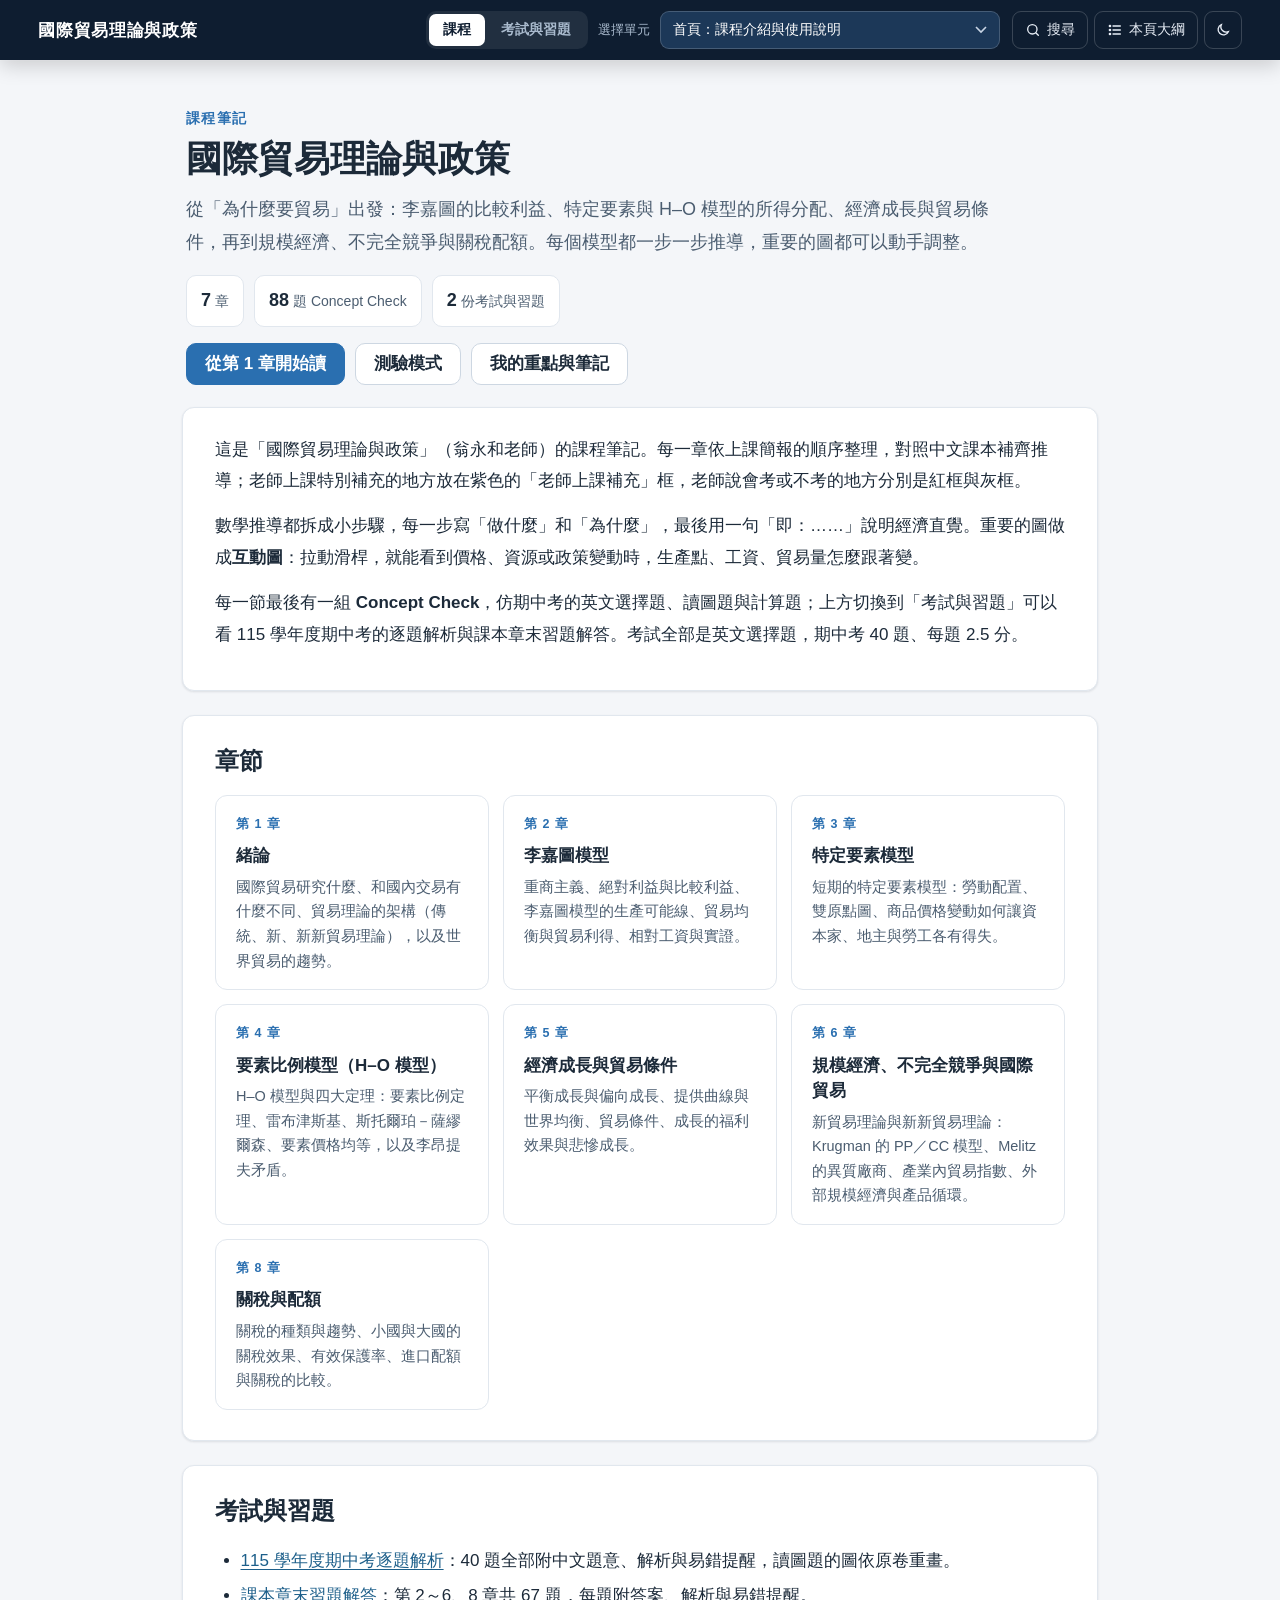
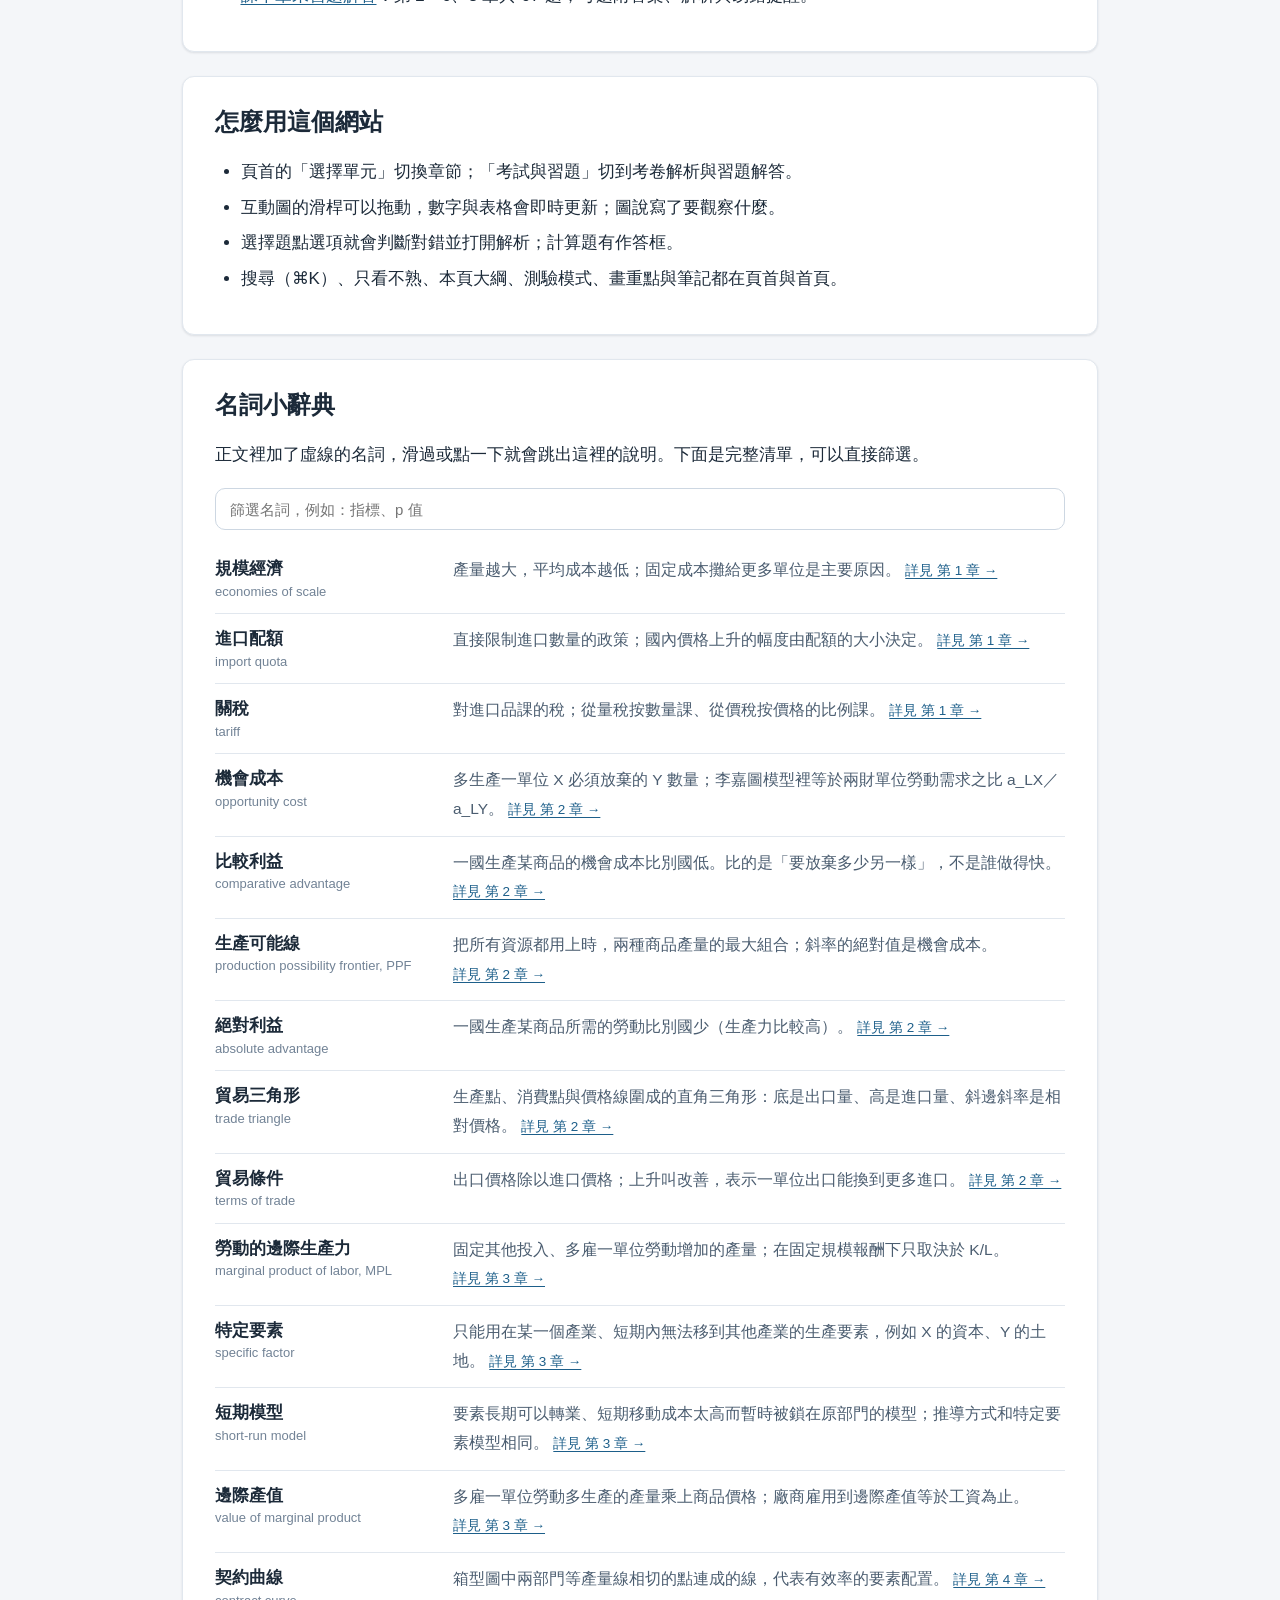
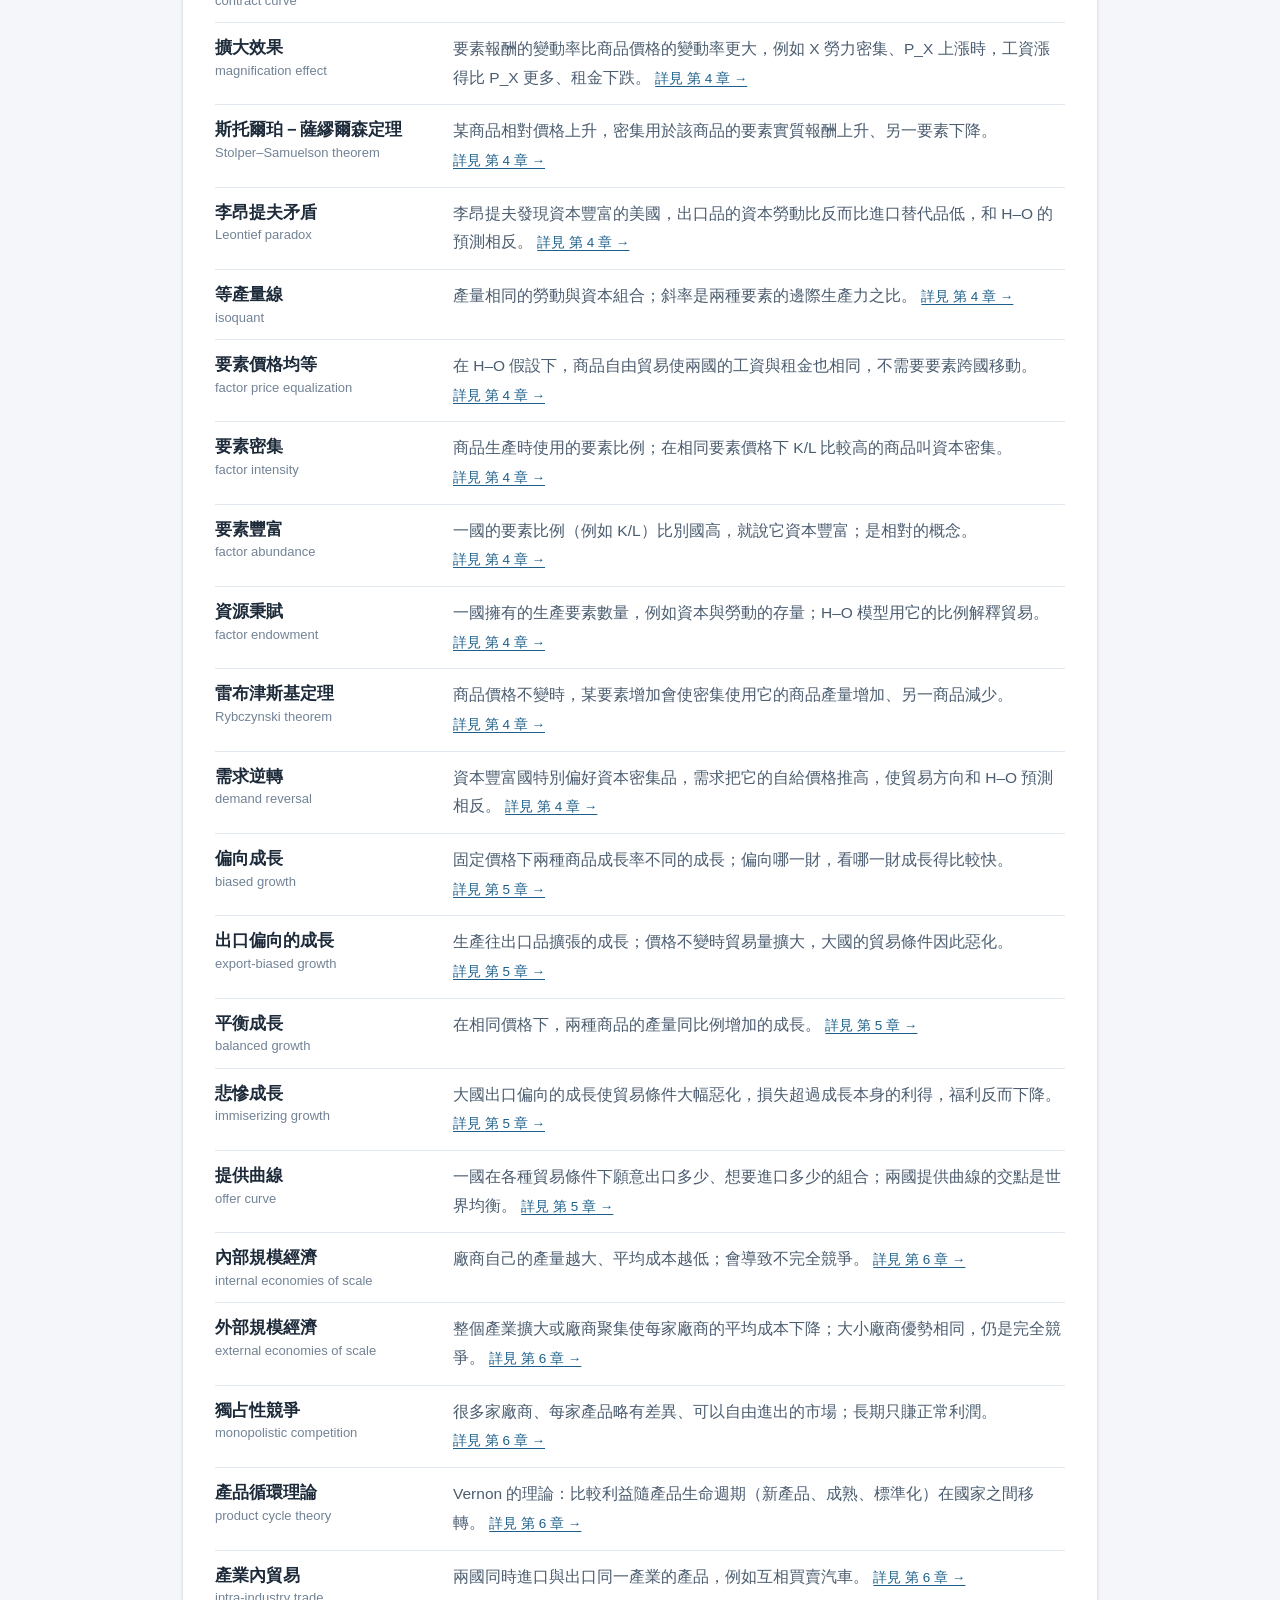
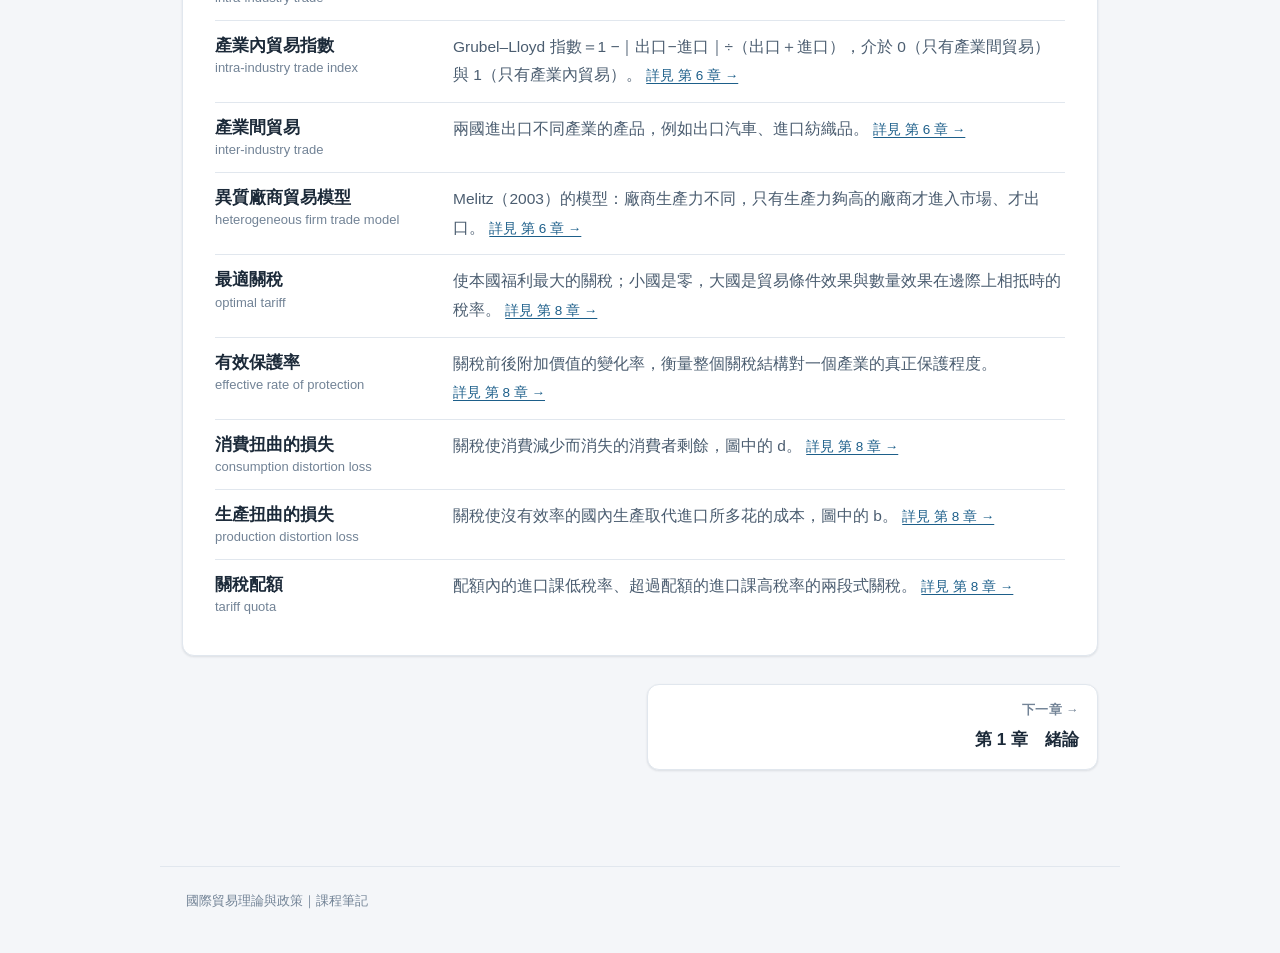
==== commit d979f927: "long" ====
--- a/index.html
+++ b/index.html
@@ -4,7 +4,7 @@
 <meta name="color-scheme" content="light dark">
 <script>try{var t=localStorage.getItem('notes:theme')||(window.matchMedia&&matchMedia('(prefers-color-scheme: dark)').matches?'dark':'light');document.documentElement.setAttribute('data-theme',t)}catch(e){}</script>
 <link rel="stylesheet" href="assets/katex/katex.min.css">
-<link rel="stylesheet" href="assets/style.css?v=da0fcc25">
+<link rel="stylesheet" href="assets/style.css?v=5b2ca3aa">
 <script defer src="assets/widgets.js?v=26da7ea5"></script>
 </head><body data-page="index" data-mode="course" data-course="trade" data-key="trade">
 <a class="skip" href="#main">跳到主要內容</a>
@@ -26,11 +26,11 @@
 <li>選擇題點選項就會判斷對錯並打開解析；計算題有作答框。</li>
 <li>搜尋（⌘K）、只看不熟、本頁大綱、測驗模式、畫重點與筆記都在頁首與首頁。</li>
 </ul></section>
-<section class="sec" id="glossary"><h2>名詞小辭典</h2><p>正文裡加了虛線的名詞，滑過或點一下就會跳出這裡的說明。下面是完整清單，可以直接篩選。</p><input class="gl-filter" type="search" placeholder="篩選名詞，例如：指標、p 值" aria-label="篩選名詞"><dl class="glossary"><div class="gl-row" id="gl-規模經濟"><dt>規模經濟<small>economies of scale</small></dt><dd>產量越大，平均成本越低；固定成本攤給更多單位是主要原因。 <a href="ch01.html#s1-2">詳見 第 1 章 1.2 →</a></dd></div><div class="gl-row" id="gl-進口配額"><dt>進口配額<small>import quota</small></dt><dd>直接限制進口數量的政策；國內價格上升的幅度由配額的大小決定。 <a href="ch01.html#s1-4">詳見 第 1 章 1.4 →</a></dd></div><div class="gl-row" id="gl-關稅"><dt>關稅<small>tariff</small></dt><dd>對進口品課的稅；從量稅按數量課、從價稅按價格的比例課。 <a href="ch01.html#s1-4">詳見 第 1 章 1.4 →</a></dd></div><div class="gl-row" id="gl-機會成本"><dt>機會成本<small>opportunity cost</small></dt><dd>多生產一單位 X 必須放棄的 Y 數量；李嘉圖模型裡等於兩財單位勞動需求之比 a_LX／a_LY。 <a href="ch02.html#s2-3">詳見 第 2 章 2.3 →</a></dd></div><div class="gl-row" id="gl-比較利益"><dt>比較利益<small>comparative advantage</small></dt><dd>一國生產某商品的機會成本比別國低。比的是「要放棄多少另一樣」，不是誰做得快。 <a href="ch02.html#s2-3">詳見 第 2 章 2.3 →</a></dd></div><div class="gl-row" id="gl-生產可能線"><dt>生產可能線<small>production possibility frontier, PPF</small></dt><dd>把所有資源都用上時，兩種商品產量的最大組合；斜率的絕對值是機會成本。 <a href="ch02.html">詳見 第 2 章 →</a></dd></div><div class="gl-row" id="gl-絕對利益"><dt>絕對利益<small>absolute advantage</small></dt><dd>一國生產某商品所需的勞動比別國少（生產力比較高）。 <a href="ch02.html#s2-2">詳見 第 2 章 2.2 →</a></dd></div><div class="gl-row" id="gl-貿易三角形"><dt>貿易三角形<small>trade triangle</small></dt><dd>生產點、消費點與價格線圍成的直角三角形：底是出口量、高是進口量、斜邊斜率是相對價格。 <a href="ch02.html#s2-6">詳見 第 2 章 2.6 →</a></dd></div><div class="gl-row" id="gl-貿易條件"><dt>貿易條件<small>terms of trade</small></dt><dd>出口價格除以進口價格；上升叫改善，表示一單位出口能換到更多進口。 <a href="ch02.html#s2-6">詳見 第 2 章 2.6 →</a></dd></div><div class="gl-row" id="gl-勞動的邊際生產力"><dt>勞動的邊際生產力<small>marginal product of labor, MPL</small></dt><dd>固定其他投入、多雇一單位勞動增加的產量；在固定規模報酬下只取決於 K/L。 <a href="ch03.html#s3-2">詳見 第 3 章 3.2 →</a></dd></div><div class="gl-row" id="gl-特定要素"><dt>特定要素<small>specific factor</small></dt><dd>只能用在某一個產業、短期內無法移到其他產業的生產要素，例如 X 的資本、Y 的土地。 <a href="ch03.html#s3-1">詳見 第 3 章 3.1 →</a></dd></div><div class="gl-row" id="gl-短期模型"><dt>短期模型<small>short-run model</small></dt><dd>要素長期可以轉業、短期移動成本太高而暫時被鎖在原部門的模型；推導方式和特定要素模型相同。 <a href="ch03.html#s3-1">詳見 第 3 章 3.1 →</a></dd></div><div class="gl-row" id="gl-邊際產值"><dt>邊際產值<small>value of marginal product</small></dt><dd>多雇一單位勞動多生產的產量乘上商品價格；廠商雇用到邊際產值等於工資為止。 <a href="ch03.html">詳見 第 3 章 →</a></dd></div><div class="gl-row" id="gl-契約曲線"><dt>契約曲線<small>contract curve</small></dt><dd>箱型圖中兩部門等產量線相切的點連成的線，代表有效率的要素配置。 <a href="ch04.html#s4-2">詳見 第 4 章 4.2 →</a></dd></div><div class="gl-row" id="gl-擴大效果"><dt>擴大效果<small>magnification effect</small></dt><dd>要素報酬的變動率比商品價格的變動率更大，例如 X 勞力密集、P_X 上漲時，工資漲得比 P_X 更多、租金下跌。 <a href="ch04.html#s4-6">詳見 第 4 章 4.6 →</a></dd></div><div class="gl-row" id="gl-斯托爾珀－薩繆爾森定理"><dt>斯托爾珀－薩繆爾森定理<small>Stolper–Samuelson theorem</small></dt><dd>某商品相對價格上升，密集用於該商品的要素實質報酬上升、另一要素下降。 <a href="ch04.html">詳見 第 4 章 →</a></dd></div><div class="gl-row" id="gl-李昂提夫矛盾"><dt>李昂提夫矛盾<small>Leontief paradox</small></dt><dd>李昂提夫發現資本豐富的美國，出口品的資本勞動比反而比進口替代品低，和 H–O 的預測相反。 <a href="ch04.html#s4-8">詳見 第 4 章 4.8 →</a></dd></div><div class="gl-row" id="gl-等產量線"><dt>等產量線<small>isoquant</small></dt><dd>產量相同的勞動與資本組合；斜率是兩種要素的邊際生產力之比。 <a href="ch04.html#s4-2">詳見 第 4 章 4.2 →</a></dd></div><div class="gl-row" id="gl-要素價格均等"><dt>要素價格均等<small>factor price equalization</small></dt><dd>在 H–O 假設下，商品自由貿易使兩國的工資與租金也相同，不需要要素跨國移動。 <a href="ch04.html">詳見 第 4 章 →</a></dd></div><div class="gl-row" id="gl-要素密集"><dt>要素密集<small>factor intensity</small></dt><dd>商品生產時使用的要素比例；在相同要素價格下 K/L 比較高的商品叫資本密集。 <a href="ch04.html">詳見 第 4 章 →</a></dd></div><div class="gl-row" id="gl-要素豐富"><dt>要素豐富<small>factor abundance</small></dt><dd>一國的要素比例（例如 K/L）比別國高，就說它資本豐富；是相對的概念。 <a href="ch04.html#s4-1">詳見 第 4 章 4.1 →</a></dd></div><div class="gl-row" id="gl-資源秉賦"><dt>資源秉賦<small>factor endowment</small></dt><dd>一國擁有的生產要素數量，例如資本與勞動的存量；H–O 模型用它的比例解釋貿易。 <a href="ch04.html">詳見 第 4 章 →</a></dd></div><div class="gl-row" id="gl-雷布津斯基定理"><dt>雷布津斯基定理<small>Rybczynski theorem</small></dt><dd>商品價格不變時，某要素增加會使密集使用它的商品產量增加、另一商品減少。 <a href="ch04.html">詳見 第 4 章 →</a></dd></div><div class="gl-row" id="gl-需求逆轉"><dt>需求逆轉<small>demand reversal</small></dt><dd>資本豐富國特別偏好資本密集品，需求把它的自給價格推高，使貿易方向和 H–O 預測相反。 <a href="ch04.html#s4-8">詳見 第 4 章 4.8 →</a></dd></div><div class="gl-row" id="gl-偏向成長"><dt>偏向成長<small>biased growth</small></dt><dd>固定價格下兩種商品成長率不同的成長；偏向哪一財，看哪一財成長得比較快。 <a href="ch05.html#s5-1">詳見 第 5 章 5.1 →</a></dd></div><div class="gl-row" id="gl-出口偏向的成長"><dt>出口偏向的成長<small>export-biased growth</small></dt><dd>生產往出口品擴張的成長；價格不變時貿易量擴大，大國的貿易條件因此惡化。 <a href="ch05.html#s5-4">詳見 第 5 章 5.4 →</a></dd></div><div class="gl-row" id="gl-平衡成長"><dt>平衡成長<small>balanced growth</small></dt><dd>在相同價格下，兩種商品的產量同比例增加的成長。 <a href="ch05.html#s5-1">詳見 第 5 章 5.1 →</a></dd></div><div class="gl-row" id="gl-悲慘成長"><dt>悲慘成長<small>immiserizing growth</small></dt><dd>大國出口偏向的成長使貿易條件大幅惡化，損失超過成長本身的利得，福利反而下降。 <a href="ch05.html#s5-5">詳見 第 5 章 5.5 →</a></dd></div><div class="gl-row" id="gl-提供曲線"><dt>提供曲線<small>offer curve</small></dt><dd>一國在各種貿易條件下願意出口多少、想要進口多少的組合；兩國提供曲線的交點是世界均衡。 <a href="ch05.html#s5-3">詳見 第 5 章 5.3 →</a></dd></div><div class="gl-row" id="gl-內部規模經濟"><dt>內部規模經濟<small>internal economies of scale</small></dt><dd>廠商自己的產量越大、平均成本越低；會導致不完全競爭。 <a href="ch06.html">詳見 第 6 章 →</a></dd></div><div class="gl-row" id="gl-外部規模經濟"><dt>外部規模經濟<small>external economies of scale</small></dt><dd>整個產業擴大或廠商聚集使每家廠商的平均成本下降；大小廠商優勢相同，仍是完全競爭。 <a href="ch06.html">詳見 第 6 章 →</a></dd></div><div class="gl-row" id="gl-獨占性競爭"><dt>獨占性競爭<small>monopolistic competition</small></dt><dd>很多家廠商、每家產品略有差異、可以自由進出的市場；長期只賺正常利潤。 <a href="ch06.html#s6-1">詳見 第 6 章 6.1 →</a></dd></div><div class="gl-row" id="gl-產品循環理論"><dt>產品循環理論<small>product cycle theory</small></dt><dd>Vernon 的理論：比較利益隨產品生命週期（新產品、成熟、標準化）在國家之間移轉。 <a href="ch06.html#s6-7">詳見 第 6 章 6.7 →</a></dd></div><div class="gl-row" id="gl-產業內貿易"><dt>產業內貿易<small>intra-industry trade</small></dt><dd>兩國同時進口與出口同一產業的產品，例如互相買賣汽車。 <a href="ch06.html">詳見 第 6 章 →</a></dd></div><div class="gl-row" id="gl-產業內貿易指數"><dt>產業內貿易指數<small>intra-industry trade index</small></dt><dd>Grubel–Lloyd 指數＝1 −｜出口−進口｜÷（出口＋進口），介於 0（只有產業間貿易）與 1（只有產業內貿易）。 <a href="ch06.html#s6-5">詳見 第 6 章 6.5 →</a></dd></div><div class="gl-row" id="gl-產業間貿易"><dt>產業間貿易<small>inter-industry trade</small></dt><dd>兩國進出口不同產業的產品，例如出口汽車、進口紡織品。 <a href="ch06.html">詳見 第 6 章 →</a></dd></div><div class="gl-row" id="gl-異質廠商貿易模型"><dt>異質廠商貿易模型<small>heterogeneous firm trade model</small></dt><dd>Melitz（2003）的模型：廠商生產力不同，只有生產力夠高的廠商才進入市場、才出口。 <a href="ch06.html#s6-3">詳見 第 6 章 6.3 →</a></dd></div><div class="gl-row" id="gl-最適關稅"><dt>最適關稅<small>optimal tariff</small></dt><dd>使本國福利最大的關稅；小國是零，大國是貿易條件效果與數量效果在邊際上相抵時的稅率。 <a href="ch08.html#s8-4">詳見 第 8 章 8.4 →</a></dd></div><div class="gl-row" id="gl-有效保護率"><dt>有效保護率<small>effective rate of protection</small></dt><dd>關稅前後附加價值的變化率，衡量整個關稅結構對一個產業的真正保護程度。 <a href="ch08.html#s8-5">詳見 第 8 章 8.5 →</a></dd></div><div class="gl-row" id="gl-消費扭曲的損失"><dt>消費扭曲的損失<small>consumption distortion loss</small></dt><dd>關稅使消費減少而消失的消費者剩餘，圖中的 d。 <a href="ch08.html">詳見 第 8 章 →</a></dd></div><div class="gl-row" id="gl-生產扭曲的損失"><dt>生產扭曲的損失<small>production distortion loss</small></dt><dd>關稅使沒有效率的國內生產取代進口所多花的成本，圖中的 b。 <a href="ch08.html">詳見 第 8 章 →</a></dd></div><div class="gl-row" id="gl-關稅配額"><dt>關稅配額<small>tariff quota</small></dt><dd>配額內的進口課低稅率、超過配額的進口課高稅率的兩段式關稅。 <a href="ch08.html#s8-1">詳見 第 8 章 8.1 →</a></dd></div></dl></section>
+<section class="sec" id="glossary"><h2>名詞小辭典</h2><p>正文裡加了虛線的名詞，滑過或點一下就會跳出這裡的說明。下面是完整清單，可以直接篩選。</p><input class="gl-filter" type="search" placeholder="篩選名詞，例如：指標、p 值" aria-label="篩選名詞"><dl class="glossary"><div class="gl-row" id="gl-規模經濟"><dt>規模經濟<small>economies of scale</small></dt><dd>產量越大，平均成本越低；固定成本攤給更多單位是主要原因。 <a href="ch01.html">詳見 第 1 章 →</a></dd></div><div class="gl-row" id="gl-進口配額"><dt>進口配額<small>import quota</small></dt><dd>直接限制進口數量的政策；國內價格上升的幅度由配額的大小決定。 <a href="ch01.html">詳見 第 1 章 →</a></dd></div><div class="gl-row" id="gl-關稅"><dt>關稅<small>tariff</small></dt><dd>對進口品課的稅；從量稅按數量課、從價稅按價格的比例課。 <a href="ch01.html">詳見 第 1 章 →</a></dd></div><div class="gl-row" id="gl-機會成本"><dt>機會成本<small>opportunity cost</small></dt><dd>多生產一單位 X 必須放棄的 Y 數量；李嘉圖模型裡等於兩財單位勞動需求之比 a_LX／a_LY。 <a href="ch02.html">詳見 第 2 章 →</a></dd></div><div class="gl-row" id="gl-比較利益"><dt>比較利益<small>comparative advantage</small></dt><dd>一國生產某商品的機會成本比別國低。比的是「要放棄多少另一樣」，不是誰做得快。 <a href="ch02.html">詳見 第 2 章 →</a></dd></div><div class="gl-row" id="gl-生產可能線"><dt>生產可能線<small>production possibility frontier, PPF</small></dt><dd>把所有資源都用上時，兩種商品產量的最大組合；斜率的絕對值是機會成本。 <a href="ch02.html">詳見 第 2 章 →</a></dd></div><div class="gl-row" id="gl-絕對利益"><dt>絕對利益<small>absolute advantage</small></dt><dd>一國生產某商品所需的勞動比別國少（生產力比較高）。 <a href="ch02.html">詳見 第 2 章 →</a></dd></div><div class="gl-row" id="gl-貿易三角形"><dt>貿易三角形<small>trade triangle</small></dt><dd>生產點、消費點與價格線圍成的直角三角形：底是出口量、高是進口量、斜邊斜率是相對價格。 <a href="ch02.html">詳見 第 2 章 →</a></dd></div><div class="gl-row" id="gl-貿易條件"><dt>貿易條件<small>terms of trade</small></dt><dd>出口價格除以進口價格；上升叫改善，表示一單位出口能換到更多進口。 <a href="ch02.html">詳見 第 2 章 →</a></dd></div><div class="gl-row" id="gl-勞動的邊際生產力"><dt>勞動的邊際生產力<small>marginal product of labor, MPL</small></dt><dd>固定其他投入、多雇一單位勞動增加的產量；在固定規模報酬下只取決於 K/L。 <a href="ch03.html">詳見 第 3 章 →</a></dd></div><div class="gl-row" id="gl-特定要素"><dt>特定要素<small>specific factor</small></dt><dd>只能用在某一個產業、短期內無法移到其他產業的生產要素，例如 X 的資本、Y 的土地。 <a href="ch03.html">詳見 第 3 章 →</a></dd></div><div class="gl-row" id="gl-短期模型"><dt>短期模型<small>short-run model</small></dt><dd>要素長期可以轉業、短期移動成本太高而暫時被鎖在原部門的模型；推導方式和特定要素模型相同。 <a href="ch03.html">詳見 第 3 章 →</a></dd></div><div class="gl-row" id="gl-邊際產值"><dt>邊際產值<small>value of marginal product</small></dt><dd>多雇一單位勞動多生產的產量乘上商品價格；廠商雇用到邊際產值等於工資為止。 <a href="ch03.html">詳見 第 3 章 →</a></dd></div><div class="gl-row" id="gl-契約曲線"><dt>契約曲線<small>contract curve</small></dt><dd>箱型圖中兩部門等產量線相切的點連成的線，代表有效率的要素配置。 <a href="ch04.html">詳見 第 4 章 →</a></dd></div><div class="gl-row" id="gl-擴大效果"><dt>擴大效果<small>magnification effect</small></dt><dd>要素報酬的變動率比商品價格的變動率更大，例如 X 勞力密集、P_X 上漲時，工資漲得比 P_X 更多、租金下跌。 <a href="ch04.html">詳見 第 4 章 →</a></dd></div><div class="gl-row" id="gl-斯托爾珀－薩繆爾森定理"><dt>斯托爾珀－薩繆爾森定理<small>Stolper–Samuelson theorem</small></dt><dd>某商品相對價格上升，密集用於該商品的要素實質報酬上升、另一要素下降。 <a href="ch04.html">詳見 第 4 章 →</a></dd></div><div class="gl-row" id="gl-李昂提夫矛盾"><dt>李昂提夫矛盾<small>Leontief paradox</small></dt><dd>李昂提夫發現資本豐富的美國，出口品的資本勞動比反而比進口替代品低，和 H–O 的預測相反。 <a href="ch04.html">詳見 第 4 章 →</a></dd></div><div class="gl-row" id="gl-等產量線"><dt>等產量線<small>isoquant</small></dt><dd>產量相同的勞動與資本組合；斜率是兩種要素的邊際生產力之比。 <a href="ch04.html">詳見 第 4 章 →</a></dd></div><div class="gl-row" id="gl-要素價格均等"><dt>要素價格均等<small>factor price equalization</small></dt><dd>在 H–O 假設下，商品自由貿易使兩國的工資與租金也相同，不需要要素跨國移動。 <a href="ch04.html">詳見 第 4 章 →</a></dd></div><div class="gl-row" id="gl-要素密集"><dt>要素密集<small>factor intensity</small></dt><dd>商品生產時使用的要素比例；在相同要素價格下 K/L 比較高的商品叫資本密集。 <a href="ch04.html">詳見 第 4 章 →</a></dd></div><div class="gl-row" id="gl-要素豐富"><dt>要素豐富<small>factor abundance</small></dt><dd>一國的要素比例（例如 K/L）比別國高，就說它資本豐富；是相對的概念。 <a href="ch04.html">詳見 第 4 章 →</a></dd></div><div class="gl-row" id="gl-資源秉賦"><dt>資源秉賦<small>factor endowment</small></dt><dd>一國擁有的生產要素數量，例如資本與勞動的存量；H–O 模型用它的比例解釋貿易。 <a href="ch04.html">詳見 第 4 章 →</a></dd></div><div class="gl-row" id="gl-雷布津斯基定理"><dt>雷布津斯基定理<small>Rybczynski theorem</small></dt><dd>商品價格不變時，某要素增加會使密集使用它的商品產量增加、另一商品減少。 <a href="ch04.html">詳見 第 4 章 →</a></dd></div><div class="gl-row" id="gl-需求逆轉"><dt>需求逆轉<small>demand reversal</small></dt><dd>資本豐富國特別偏好資本密集品，需求把它的自給價格推高，使貿易方向和 H–O 預測相反。 <a href="ch04.html">詳見 第 4 章 →</a></dd></div><div class="gl-row" id="gl-偏向成長"><dt>偏向成長<small>biased growth</small></dt><dd>固定價格下兩種商品成長率不同的成長；偏向哪一財，看哪一財成長得比較快。 <a href="ch05.html">詳見 第 5 章 →</a></dd></div><div class="gl-row" id="gl-出口偏向的成長"><dt>出口偏向的成長<small>export-biased growth</small></dt><dd>生產往出口品擴張的成長；價格不變時貿易量擴大，大國的貿易條件因此惡化。 <a href="ch05.html">詳見 第 5 章 →</a></dd></div><div class="gl-row" id="gl-平衡成長"><dt>平衡成長<small>balanced growth</small></dt><dd>在相同價格下，兩種商品的產量同比例增加的成長。 <a href="ch05.html">詳見 第 5 章 →</a></dd></div><div class="gl-row" id="gl-悲慘成長"><dt>悲慘成長<small>immiserizing growth</small></dt><dd>大國出口偏向的成長使貿易條件大幅惡化，損失超過成長本身的利得，福利反而下降。 <a href="ch05.html">詳見 第 5 章 →</a></dd></div><div class="gl-row" id="gl-提供曲線"><dt>提供曲線<small>offer curve</small></dt><dd>一國在各種貿易條件下願意出口多少、想要進口多少的組合；兩國提供曲線的交點是世界均衡。 <a href="ch05.html">詳見 第 5 章 →</a></dd></div><div class="gl-row" id="gl-內部規模經濟"><dt>內部規模經濟<small>internal economies of scale</small></dt><dd>廠商自己的產量越大、平均成本越低；會導致不完全競爭。 <a href="ch06.html">詳見 第 6 章 →</a></dd></div><div class="gl-row" id="gl-外部規模經濟"><dt>外部規模經濟<small>external economies of scale</small></dt><dd>整個產業擴大或廠商聚集使每家廠商的平均成本下降；大小廠商優勢相同，仍是完全競爭。 <a href="ch06.html">詳見 第 6 章 →</a></dd></div><div class="gl-row" id="gl-獨占性競爭"><dt>獨占性競爭<small>monopolistic competition</small></dt><dd>很多家廠商、每家產品略有差異、可以自由進出的市場；長期只賺正常利潤。 <a href="ch06.html">詳見 第 6 章 →</a></dd></div><div class="gl-row" id="gl-產品循環理論"><dt>產品循環理論<small>product cycle theory</small></dt><dd>Vernon 的理論：比較利益隨產品生命週期（新產品、成熟、標準化）在國家之間移轉。 <a href="ch06.html">詳見 第 6 章 →</a></dd></div><div class="gl-row" id="gl-產業內貿易"><dt>產業內貿易<small>intra-industry trade</small></dt><dd>兩國同時進口與出口同一產業的產品，例如互相買賣汽車。 <a href="ch06.html">詳見 第 6 章 →</a></dd></div><div class="gl-row" id="gl-產業內貿易指數"><dt>產業內貿易指數<small>intra-industry trade index</small></dt><dd>Grubel–Lloyd 指數＝1 −｜出口−進口｜÷（出口＋進口），介於 0（只有產業間貿易）與 1（只有產業內貿易）。 <a href="ch06.html">詳見 第 6 章 →</a></dd></div><div class="gl-row" id="gl-產業間貿易"><dt>產業間貿易<small>inter-industry trade</small></dt><dd>兩國進出口不同產業的產品，例如出口汽車、進口紡織品。 <a href="ch06.html">詳見 第 6 章 →</a></dd></div><div class="gl-row" id="gl-異質廠商貿易模型"><dt>異質廠商貿易模型<small>heterogeneous firm trade model</small></dt><dd>Melitz（2003）的模型：廠商生產力不同，只有生產力夠高的廠商才進入市場、才出口。 <a href="ch06.html">詳見 第 6 章 →</a></dd></div><div class="gl-row" id="gl-最適關稅"><dt>最適關稅<small>optimal tariff</small></dt><dd>使本國福利最大的關稅；小國是零，大國是貿易條件效果與數量效果在邊際上相抵時的稅率。 <a href="ch08.html">詳見 第 8 章 →</a></dd></div><div class="gl-row" id="gl-有效保護率"><dt>有效保護率<small>effective rate of protection</small></dt><dd>關稅前後附加價值的變化率，衡量整個關稅結構對一個產業的真正保護程度。 <a href="ch08.html">詳見 第 8 章 →</a></dd></div><div class="gl-row" id="gl-消費扭曲的損失"><dt>消費扭曲的損失<small>consumption distortion loss</small></dt><dd>關稅使消費減少而消失的消費者剩餘，圖中的 d。 <a href="ch08.html">詳見 第 8 章 →</a></dd></div><div class="gl-row" id="gl-生產扭曲的損失"><dt>生產扭曲的損失<small>production distortion loss</small></dt><dd>關稅使沒有效率的國內生產取代進口所多花的成本，圖中的 b。 <a href="ch08.html">詳見 第 8 章 →</a></dd></div><div class="gl-row" id="gl-關稅配額"><dt>關稅配額<small>tariff quota</small></dt><dd>配額內的進口課低稅率、超過配額的進口課高稅率的兩段式關稅。 <a href="ch08.html">詳見 第 8 章 →</a></dd></div></dl></section>
 <nav class="pager" aria-label="上一頁與下一頁"><a class="next" href="ch01.html"><small>下一章 →</small>第 1 章　緒論</a></nav></main>
 <footer class="site-foot"><span>國際貿易理論與政策｜課程筆記</span></footer>
 <script src="assets/katex/katex.min.js"></script><script src="assets/katex/auto-render.min.js"></script>
 <script src="assets/search.js?v=1e6d064a"></script>
-<script src="assets/glossary.js?v=20f2ea94"></script>
+<script src="assets/glossary.js?v=b64acd96"></script>
 <script src="assets/site.js?v=174b7dc7"></script>
 </body></html>
--- a/assets/style.css
+++ b/assets/style.css
@@ -528,3 +528,27 @@
 :root[data-theme="dark"] .tw-svg .tw-tick{fill:#5b6577}
 :root[data-theme="dark"] .tw-svg .tw-lab{fill:#3a4354}
 :root[data-theme="dark"] .tw-svg .tw-note,:root[data-theme="dark"] .tw-svg .tw-title{fill:#1a2230}
+
+/* ── 簡報對照（ui/slides.py）── */
+body.has-slides .wrap{max-width:1500px}
+.sec.has-sl{display:grid;grid-template-columns:470px minmax(0,1fr);column-gap:30px;align-items:start}
+.sec.has-sl>.sl-col{grid-column:1;grid-row:1 / span 999;position:sticky;top:76px;max-height:calc(100vh - 92px);overflow:auto;
+  border-right:1px solid var(--line);padding-right:18px;scrollbar-width:thin}
+.sec.has-sl>:not(.sl-col){grid-column:2}
+.sl-box summary{cursor:pointer;font-weight:700;font-size:14.5px;color:var(--text-2);padding:2px 0 10px;list-style:none}
+.sl-box summary::-webkit-details-marker{display:none}
+.sl-box summary::before{content:"▸ ";color:var(--text-3)}
+.sl-box[open] summary::before{content:"▾ "}
+.sl-list{display:flex;flex-direction:column;gap:12px}
+.sl-pg{display:block;text-decoration:none;border:1px solid var(--line);border-radius:8px;overflow:hidden;background:#fff}
+.sl-pg img{display:block;width:100%;height:auto}
+.sl-pg span{display:block;font-size:12.5px;color:var(--text-3);padding:4px 8px;border-top:1px solid var(--line);background:var(--surface)}
+.sl-pg:hover{border-color:var(--accent)}
+@media(max-width:1180px){
+  body.has-slides .wrap{max-width:var(--w)}
+  .sec.has-sl{display:block}
+  .sec.has-sl>.sl-col{position:static;max-height:none;overflow:visible;border-right:0;padding:0;margin:0 0 14px}
+  .sl-box{border:1px solid var(--line);border-radius:10px;padding:10px 12px 4px;background:var(--surface-2,var(--surface))}
+  .sl-list{flex-direction:row;overflow-x:auto;scroll-snap-type:x mandatory;padding-bottom:10px}
+  .sl-pg{flex:0 0 82%;max-width:420px;scroll-snap-align:start}
+}
